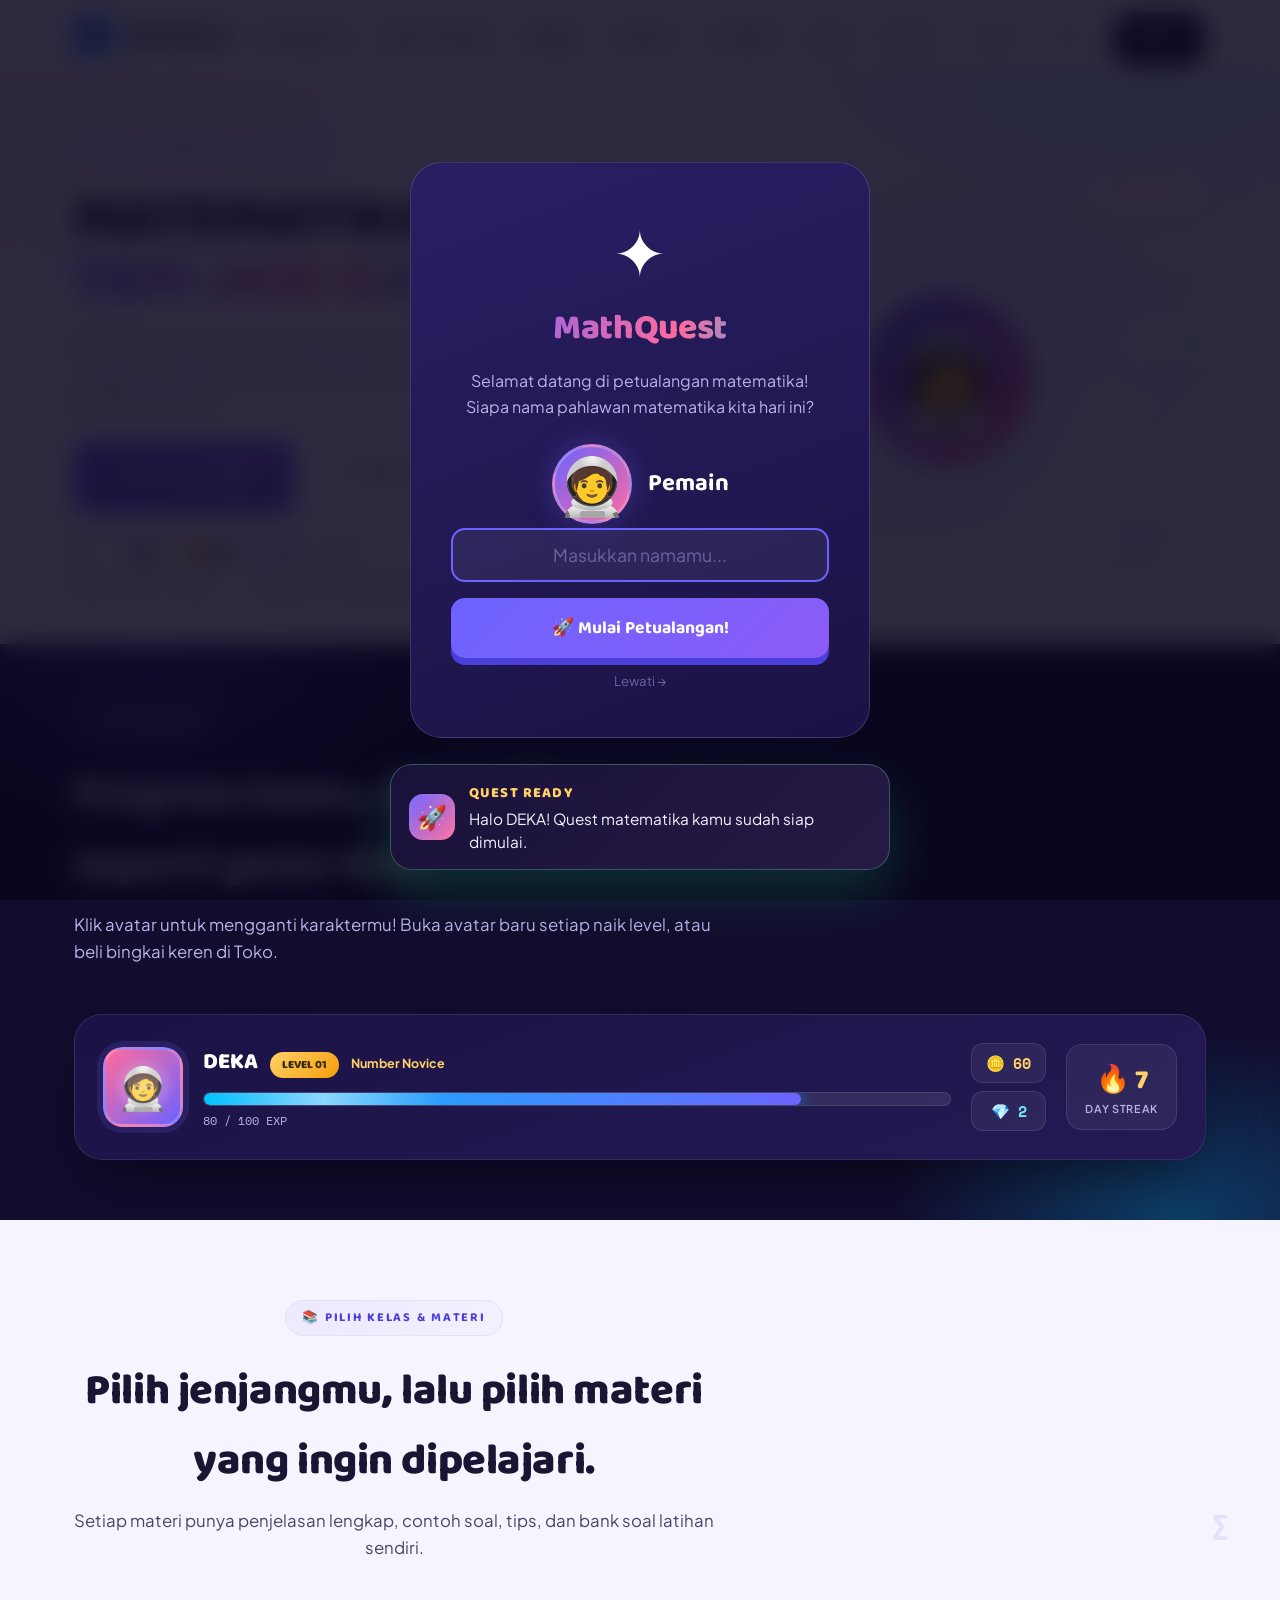
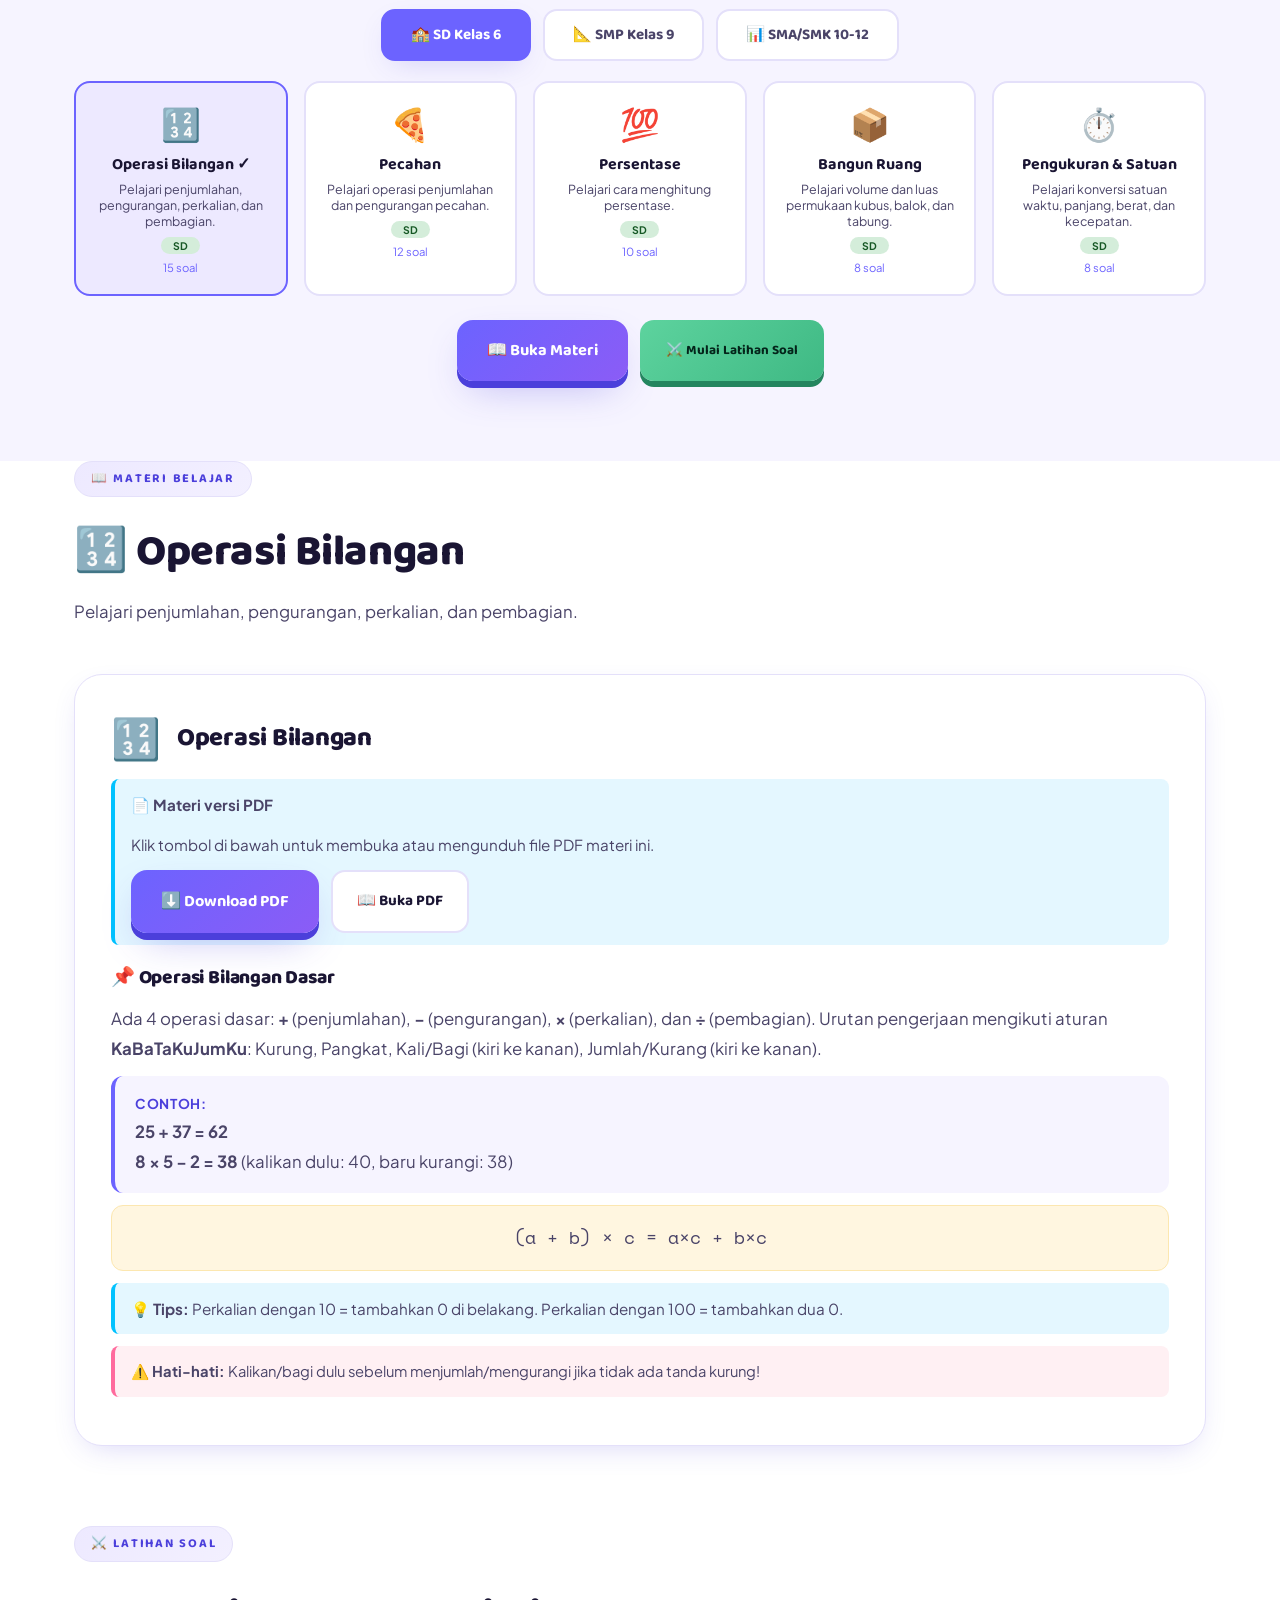
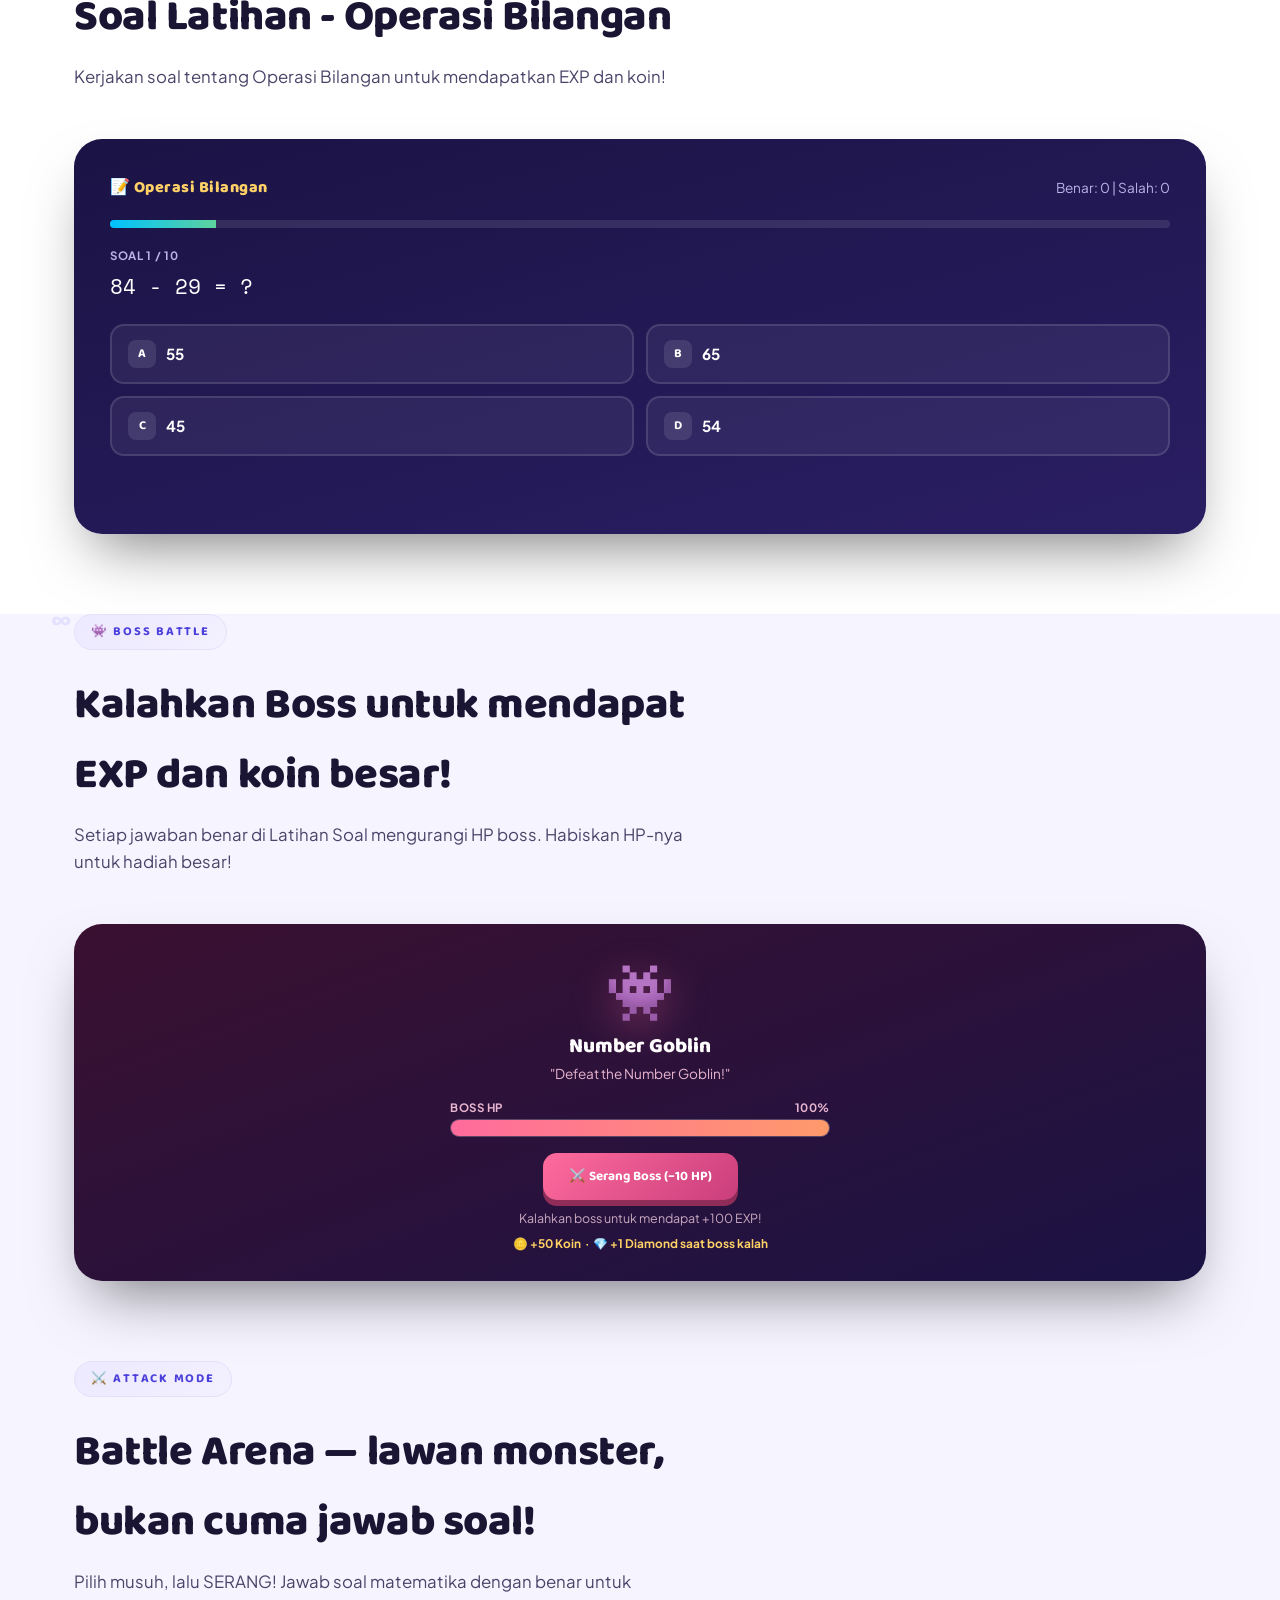
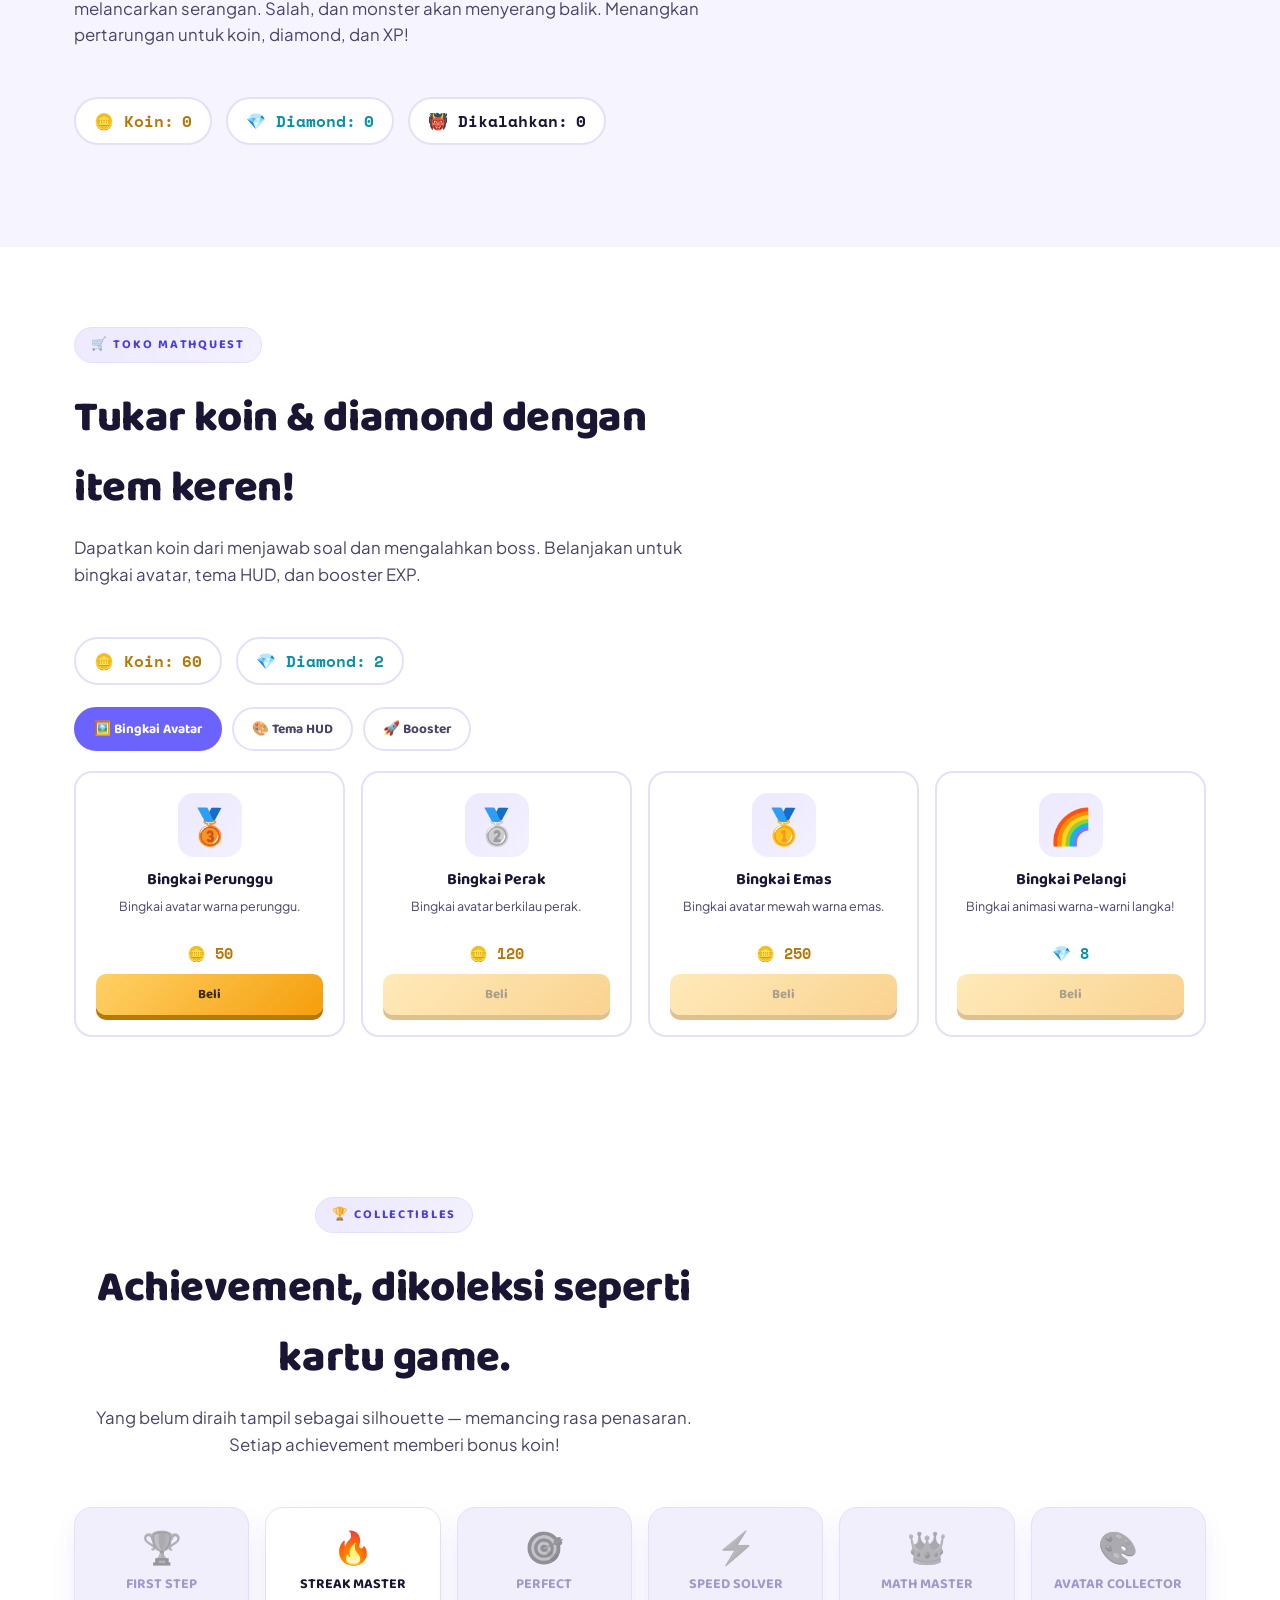
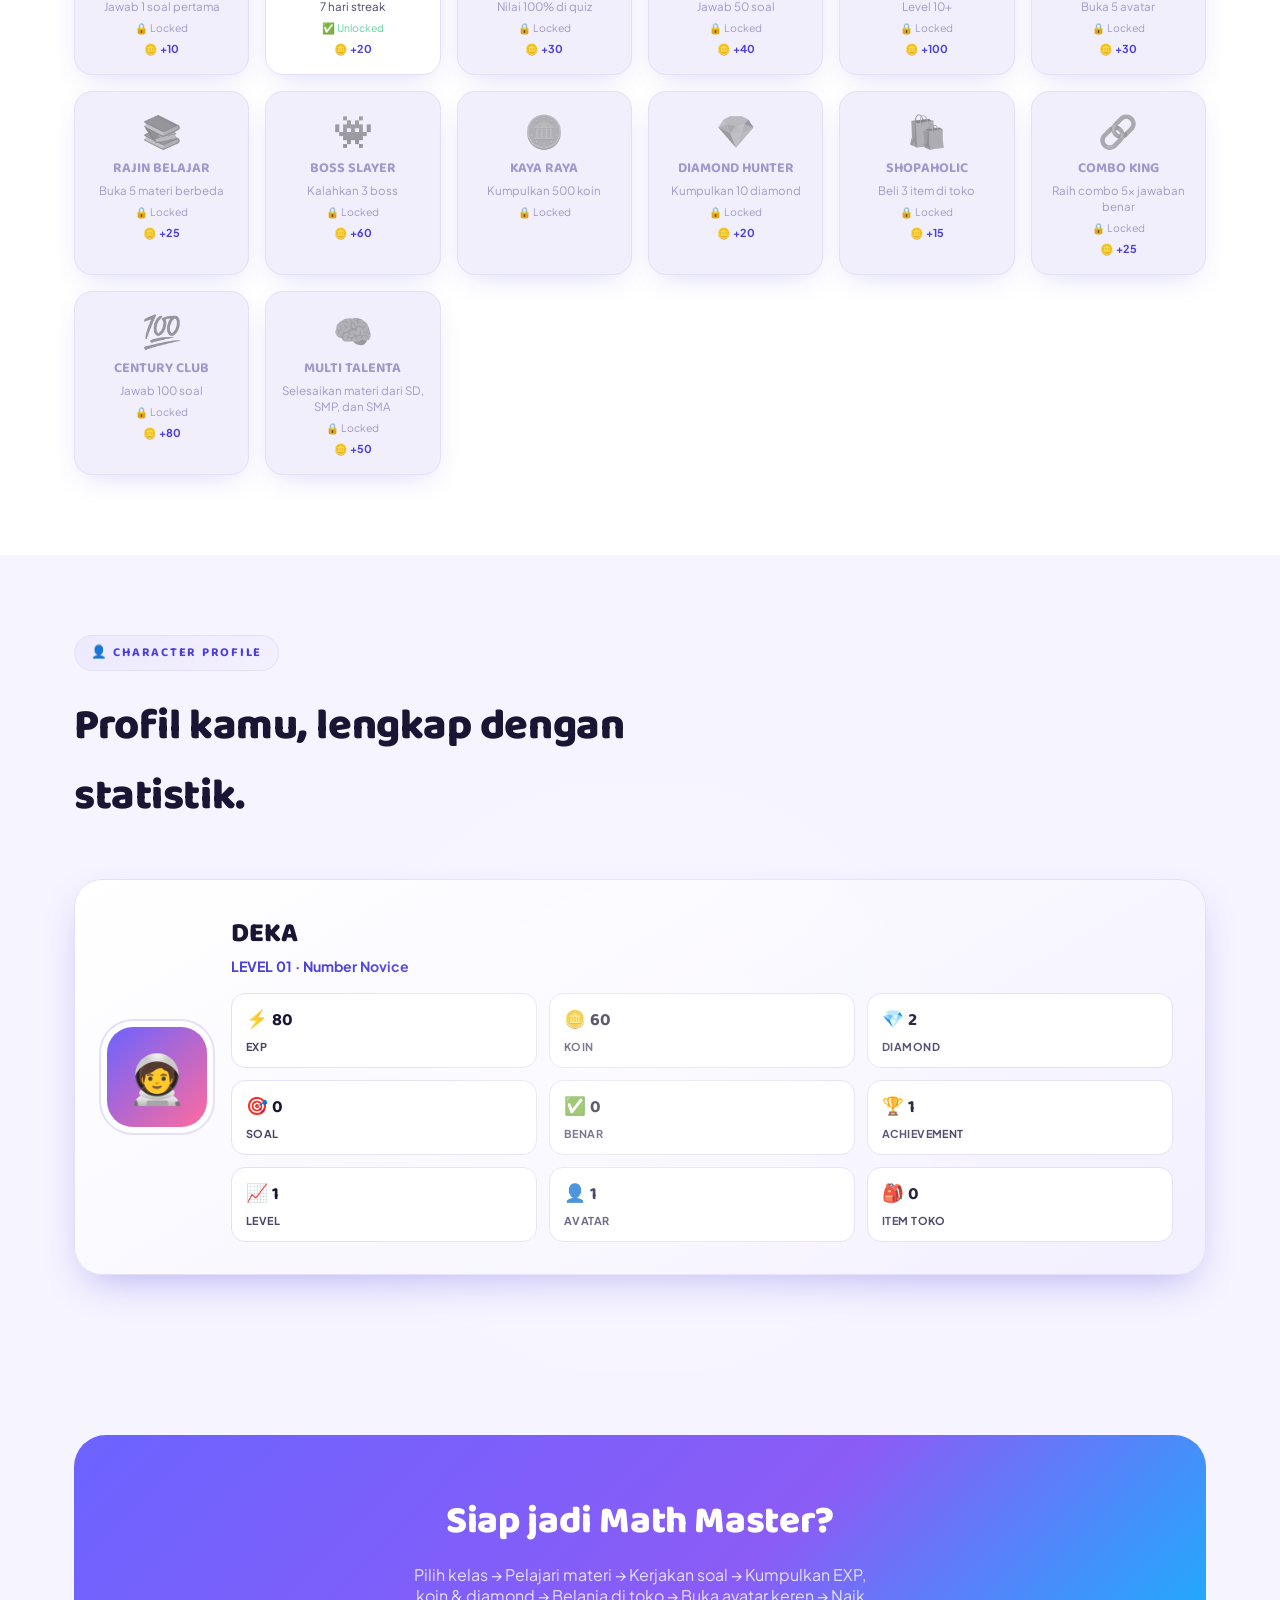
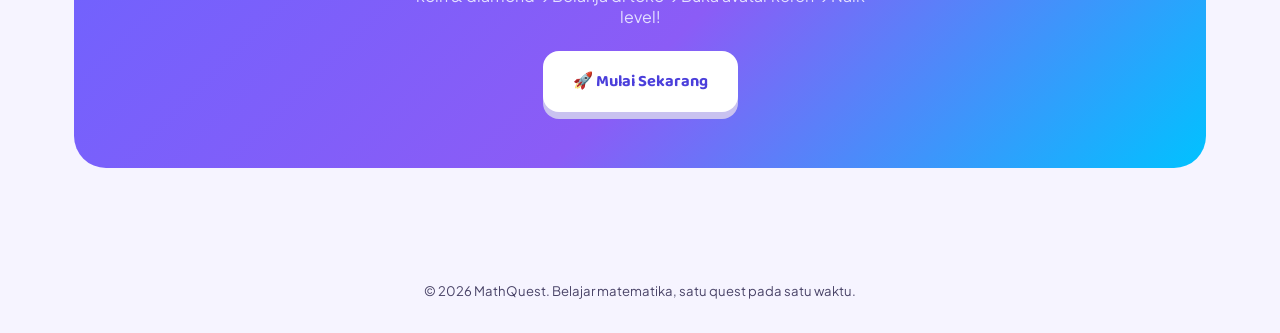
==== index.html @ 337c5f31 "modifikasi tampilan" ====
<!doctype html>
<html lang="id">
  <head>
    <meta charset="UTF-8" />
    <meta name="viewport" content="width=device-width, initial-scale=1.0" />
    <title>MathQuest — Matematika, Tapi Jadi Game</title>

    <link rel="preconnect" href="https://fonts.googleapis.com" />
    <link
      href="https://fonts.googleapis.com/css2?family=Baloo+2:wght@500;600;700;800&family=Plus+Jakarta+Sans:ital,wght@0,400;0,500;0,600;0,700;0,800;1,600&family=Space+Mono:wght@400;700&display=swap"
      rel="stylesheet"
    />

    <style>
      /* ============================================================
           ROOT & RESET
           ============================================================ */
      :root {
        --purple: #6c63ff;
        --purple-dark: #4b3fdb;
        --blue: #00c2ff;
        --yellow: #ffd166;
        --pink: #ff6b9d;
        --green: #5dd39e;
        --orange: #ff9a6b;
        --diamond: #6ee7f9;
        --coin: #ffd166;
        --ink: #1a1533;
        --ink-soft: #4a4468;
        --bg: #f6f4ff;
        --bg-card: #ffffff;
        --bg-dark: #120c2e;
        --bg-dark-2: #1b1345;
        --line: #e4e0fa;
        --site-bg: #f6f4ff;
        --site-surface: #ffffff;
        --site-surface-2: #f3f0ff;
        --site-strong: #120c2e;
        --site-strong-2: #1b1345;
        --site-text: #1a1533;
        --site-muted: #4a4468;
        --site-line: #e4e0fa;
        --site-hero-a: rgba(108, 99, 255, 0.18);
        --site-hero-b: rgba(0, 194, 255, 0.16);
        --site-nav-bg: rgba(246, 244, 255, 0.82);
        --radius: 22px;
        --shadow-soft: 0 10px 30px -12px rgba(76, 63, 219, 0.25);
        --shadow-pop: 0 16px 40px -14px rgba(76, 63, 219, 0.4);
        font-size: 16px;
      }

      body[data-site-theme="default"] {
        --bg: #f6f4ff;
        --bg-card: #ffffff;
        --bg-dark: #120c2e;
        --bg-dark-2: #1b1345;
        --ink: #1a1533;
        --ink-soft: #4a4468;
        --line: #e4e0fa;
        --site-bg: #f6f4ff;
        --site-surface: #ffffff;
        --site-surface-2: #f3f0ff;
        --site-strong: #120c2e;
        --site-strong-2: #1b1345;
        --site-text: #1a1533;
        --site-muted: #4a4468;
        --site-line: #e4e0fa;
        --site-hero-a: rgba(108, 99, 255, 0.18);
        --site-hero-b: rgba(0, 194, 255, 0.16);
        --site-nav-bg: rgba(246, 244, 255, 0.82);
      }

      body[data-site-theme="bronze"],
      body[data-site-theme="ember"] {
        --bg: #fff2de;
        --bg-card: #fffaf2;
        --bg-dark: #2a1d16;
        --bg-dark-2: #4b2f22;
        --ink: #2f2019;
        --ink-soft: #6e4d3c;
        --line: #f1d1af;
        --site-bg: #fff2de;
        --site-surface: #fffaf2;
        --site-surface-2: #feedd9;
        --site-strong: #2a1d16;
        --site-strong-2: #4b2f22;
        --site-text: #2f2019;
        --site-muted: #6e4d3c;
        --site-line: #f1d1af;
        --site-hero-a: rgba(205, 127, 50, 0.2);
        --site-hero-b: rgba(255, 167, 96, 0.18);
        --site-nav-bg: rgba(255, 242, 222, 0.82);
      }

      body[data-site-theme="silver"],
      body[data-site-theme="steel"] {
        --bg: #edf4ff;
        --bg-card: #ffffff;
        --bg-dark: #182236;
        --bg-dark-2: #2e405d;
        --ink: #1a2538;
        --ink-soft: #546884;
        --line: #dfeaf8;
        --site-bg: #edf4ff;
        --site-surface: #ffffff;
        --site-surface-2: #eef6ff;
        --site-strong: #182236;
        --site-strong-2: #2e405d;
        --site-text: #1a2538;
        --site-muted: #546884;
        --site-line: #dfeaf8;
        --site-hero-a: rgba(118, 149, 202, 0.19);
        --site-hero-b: rgba(163, 197, 255, 0.15);
        --site-nav-bg: rgba(237, 244, 255, 0.8);
      }

      body[data-site-theme="gold"],
      body[data-site-theme="royal"] {
        --bg: #fff8df;
        --bg-card: #fffdf5;
        --bg-dark: #382915;
        --bg-dark-2: #5d3d1c;
        --ink: #2f2108;
        --ink-soft: #6a5024;
        --line: #f7e6a6;
        --site-bg: #fff8df;
        --site-surface: #fffdf5;
        --site-surface-2: #fff1b9;
        --site-strong: #382915;
        --site-strong-2: #5d3d1c;
        --site-text: #2f2108;
        --site-muted: #6a5024;
        --site-line: #f7e6a6;
        --site-hero-a: rgba(255, 209, 102, 0.25);
        --site-hero-b: rgba(245, 158, 11, 0.18);
        --site-nav-bg: rgba(255, 248, 223, 0.8);
      }

      body[data-site-theme="rainbow"],
      body[data-site-theme="cyber"] {
        --bg: #070b17;
        --bg-card: #0e1730;
        --bg-dark: #050914;
        --bg-dark-2: #121a2f;
        --ink: #eaf3ff;
        --ink-soft: #b7c4ef;
        --line: rgba(93, 211, 158, 0.28);
        --site-bg: #070b17;
        --site-surface: #0f172a;
        --site-surface-2: #1a2643;
        --site-strong: #050914;
        --site-strong-2: #121a2f;
        --site-text: #eaf3ff;
        --site-muted: #b7c4ef;
        --site-line: rgba(93, 211, 158, 0.28);
        --site-hero-a: rgba(108, 99, 255, 0.35);
        --site-hero-b: rgba(0, 194, 255, 0.25);
        --site-nav-bg: rgba(9, 12, 24, 0.84);
      }

      body[data-site-theme="rainbow"] {
        --bg: #f8f3ff;
        --bg-card: #ffffff;
        --bg-dark: #1e113d;
        --bg-dark-2: #3f256c;
        --ink: #1d1438;
        --ink-soft: #56467d;
        --line: #ead7ff;
        --site-bg: #f8f3ff;
        --site-surface: #ffffff;
        --site-surface-2: #f1eafc;
        --site-strong: #1e113d;
        --site-strong-2: #3f256c;
        --site-text: #1d1438;
        --site-muted: #56467d;
        --site-line: #ead7ff;
        --site-hero-a: rgba(255, 107, 157, 0.18);
        --site-hero-b: rgba(0, 194, 255, 0.18);
        --site-nav-bg: rgba(248, 243, 255, 0.8);
      }

      body[data-site-theme="ember"] {
        background:
          radial-gradient(
            circle at top,
            rgba(255, 152, 85, 0.28),
            transparent 32%
          ),
          linear-gradient(180deg, #fffaf3 0%, #ffe5c7 44%, #f7d9b2 100%);
        background-attachment: fixed;
      }

      body[data-site-theme="steel"] {
        background:
          radial-gradient(
            circle at top,
            rgba(118, 149, 202, 0.2),
            transparent 32%
          ),
          linear-gradient(180deg, #f4f8ff 0%, #dfeaf8 48%, #cdddf7 100%);
        background-attachment: fixed;
      }

      body[data-site-theme="royal"] {
        background:
          radial-gradient(
            circle at top,
            rgba(255, 210, 102, 0.32),
            transparent 30%
          ),
          linear-gradient(180deg, #fffef8 0%, #fff0af 46%, #f6d064 100%);
        background-attachment: fixed;
      }

      body[data-site-theme="cyber"] {
        background:
          radial-gradient(
            circle at top,
            rgba(108, 99, 255, 0.34),
            transparent 26%
          ),
          radial-gradient(
            circle at bottom right,
            rgba(34, 211, 238, 0.23),
            transparent 32%
          ),
          linear-gradient(180deg, #080d18 0%, #0d1328 40%, #070b17 100%);
        background-attachment: fixed;
      }

      body[data-site-theme="ember"] .hero,
      body[data-site-theme="steel"] .hero,
      body[data-site-theme="royal"] .hero,
      body[data-site-theme="cyber"] .hero {
        position: relative;
      }

      body[data-site-theme="ember"] .hero::before,
      body[data-site-theme="steel"] .hero::before,
      body[data-site-theme="royal"] .hero::before,
      body[data-site-theme="cyber"] .hero::before {
        content: "";
        position: absolute;
        inset: 24px 5% auto 5%;
        height: 360px;
        border-radius: 36px;
        background: linear-gradient(
          135deg,
          rgba(255, 255, 255, 0.18),
          transparent 60%
        );
        pointer-events: none;
      }

      body[data-site-theme="cyber"] .topnav .wrap,
      body[data-site-theme="cyber"] .hud-card,
      body[data-site-theme="cyber"] .shop-item,
      body[data-site-theme="cyber"] .material-card,
      body[data-site-theme="cyber"] .section {
        box-shadow:
          0 0 0 1px rgba(140, 160, 255, 0.18),
          0 20px 38px rgba(5, 9, 20, 0.34);
      }

      body[data-site-theme="royal"] .btn-primary,
      body[data-site-theme="royal"] .btn-success,
      body[data-site-theme="royal"] .shop-item button,
      body[data-site-theme="royal"] .quiz-next-btn {
        box-shadow: 0 12px 28px rgba(255, 190, 66, 0.28);
      }

      body[data-site-theme="cyber"] .btn-primary,
      body[data-site-theme="cyber"] .btn-success,
      body[data-site-theme="cyber"] .shop-item button,
      body[data-site-theme="cyber"] .quiz-next-btn {
        box-shadow:
          0 0 18px rgba(108, 99, 255, 0.42),
          0 18px 32px rgba(62, 91, 255, 0.2);
      }

      body[data-site-theme="malam"] {
        --bg: #0d1224;
        --bg-card: #171d31;
        --bg-dark: #070d1b;
        --bg-dark-2: #101b30;
        --ink: #eef2ff;
        --ink-soft: #b7bfdc;
        --line: rgba(145, 158, 203, 0.28);
        --site-bg: #0d1224;
        --site-surface: #171d31;
        --site-surface-2: #101b30;
        --site-strong: #070d1b;
        --site-strong-2: #101b30;
        --site-text: #eef2ff;
        --site-muted: #b7bfdc;
        --site-line: rgba(145, 158, 203, 0.28);
        --site-hero-a: rgba(108, 99, 255, 0.22);
        --site-hero-b: rgba(0, 194, 255, 0.2);
        --site-nav-bg: rgba(13, 18, 36, 0.85);
      }

      body[data-site-theme="laut"] {
        --bg: #ebf9ff;
        --bg-card: #ffffff;
        --bg-dark: #0f3d52;
        --bg-dark-2: #116b88;
        --ink: #0a2b3d;
        --ink-soft: #376a82;
        --line: #d0ebf8;
        --site-bg: #ebf9ff;
        --site-surface: #ffffff;
        --site-surface-2: #e3f5ff;
        --site-strong: #0f3d52;
        --site-strong-2: #116b88;
        --site-text: #0a2b3d;
        --site-muted: #376a82;
        --site-line: #d0ebf8;
        --site-hero-a: rgba(14, 165, 233, 0.17);
        --site-hero-b: rgba(59, 130, 246, 0.18);
        --site-nav-bg: rgba(235, 249, 255, 0.82);
      }

      body[data-site-theme="sunset"] {
        --bg: #fff1e7;
        --bg-card: #fffdfb;
        --bg-dark: #542d25;
        --bg-dark-2: #9d4d39;
        --ink: #3f201d;
        --ink-soft: #7a4b42;
        --line: #f6d2c2;
        --site-bg: #fff1e7;
        --site-surface: #fffdfb;
        --site-surface-2: #ffe7d8;
        --site-strong: #542d25;
        --site-strong-2: #9d4d39;
        --site-text: #3f201d;
        --site-muted: #7a4b42;
        --site-line: #f6d2c2;
        --site-hero-a: rgba(249, 115, 22, 0.2);
        --site-hero-b: rgba(236, 72, 153, 0.16);
        --site-nav-bg: rgba(255, 241, 231, 0.8);
      }

      body[data-site-theme="hutan"] {
        --bg: #edf9f0;
        --bg-card: #ffffff;
        --bg-dark: #103126;
        --bg-dark-2: #1f5d44;
        --ink: #163426;
        --ink-soft: #386856;
        --line: #d9f2dc;
        --site-bg: #edf9f0;
        --site-surface: #ffffff;
        --site-surface-2: #e4f7eb;
        --site-strong: #103126;
        --site-strong-2: #1f5d44;
        --site-text: #163426;
        --site-muted: #386856;
        --site-line: #d9f2dc;
        --site-hero-a: rgba(34, 197, 94, 0.18);
        --site-hero-b: rgba(16, 185, 129, 0.2);
        --site-nav-bg: rgba(237, 249, 240, 0.8);
      }

      * {
        box-sizing: border-box;
        margin: 0;
        padding: 0;
      }

      html {
        scroll-behavior: smooth;
      }

      body {
        font-family: "Plus Jakarta Sans", sans-serif;
        background: var(--site-bg);
        color: var(--site-text);
        overflow-x: hidden;
        padding-bottom: 74px;
        transition:
          background 0.35s ease,
          color 0.35s ease;
      }

      @media (min-width: 900px) {
        body {
          padding-bottom: 0;
        }
      }

      h1,
      h2,
      h3,
      .display {
        font-family: "Baloo 2", sans-serif;
        font-weight: 800;
        letter-spacing: -0.01em;
      }

      .mono {
        font-family: "Space Mono", monospace;
      }

      a {
        text-decoration: none;
        color: inherit;
      }

      button {
        font-family: inherit;
        cursor: pointer;
        border: none;
      }

      ::selection {
        background: var(--purple);
        color: #fff;
      }

      @media (prefers-reduced-motion: reduce) {
        * {
          animation-duration: 0.001ms !important;
          animation-iteration-count: 1 !important;
          transition-duration: 0.001ms !important;
        }
      }

      /* ============================================================
           LAYOUT HELPERS
           ============================================================ */
      .wrap {
        max-width: 1180px;
        margin: 0 auto;
        padding: 0 24px;
      }

      .section {
        position: relative;
        padding: 80px 0;
      }

      .eyebrow {
        display: inline-flex;
        align-items: center;
        gap: 8px;
        font-family: "Baloo 2", sans-serif;
        font-weight: 700;
        font-size: 0.78rem;
        letter-spacing: 0.14em;
        text-transform: uppercase;
        color: var(--purple-dark);
        background: linear-gradient(135deg, #ede9ff, #f3f0ff);
        border: 1.5px solid var(--line);
        padding: 7px 16px;
        border-radius: 100px;
        margin-bottom: 20px;
      }

      .section-head {
        max-width: 640px;
        margin-bottom: 48px;
        position: relative;
        z-index: 1;
      }

      .section-head h2 {
        font-size: clamp(1.9rem, 3.6vw, 2.7rem);
      }

      .section-head p {
        margin-top: 12px;
        color: var(--ink-soft);
        font-size: 1.05rem;
        line-height: 1.6;
      }

      .reveal {
        opacity: 0;
        transform: translateY(24px);
        transition: all 0.7s cubic-bezier(0.16, 1, 0.3, 1);
      }

      .reveal.in {
        opacity: 1;
        transform: translateY(0);
      }

      .btn-primary {
        font-family: "Baloo 2", sans-serif;
        font-weight: 700;
        font-size: 1.02rem;
        background: linear-gradient(135deg, var(--purple), #8b5cf6);
        color: #fff;
        padding: 17px 30px;
        border-radius: 16px;
        box-shadow:
          0 7px 0 var(--purple-dark),
          var(--shadow-pop);
        transition: transform 0.12s;
        display: inline-flex;
        align-items: center;
        gap: 10px;
      }

      .btn-primary:active {
        transform: translateY(5px);
        box-shadow: 0 2px 0 var(--purple-dark);
      }

      .btn-secondary {
        font-family: "Baloo 2", sans-serif;
        font-weight: 700;
        font-size: 0.95rem;
        background: #fff;
        color: var(--ink);
        padding: 14px 24px;
        border-radius: 14px;
        border: 2px solid var(--line);
        transition: all 0.15s;
        display: inline-flex;
        align-items: center;
        gap: 8px;
      }

      .btn-secondary:hover {
        border-color: var(--purple);
        color: var(--purple-dark);
      }

      .btn-success {
        font-family: "Baloo 2", sans-serif;
        font-weight: 700;
        background: linear-gradient(135deg, var(--green), #3fb984);
        color: #04241a;
        padding: 13px 26px;
        border-radius: 14px;
        box-shadow: 0 6px 0 #24855f;
      }

      .btn-success:active {
        transform: translateY(4px);
        box-shadow: 0 2px 0 #24855f;
      }

      .btn-danger {
        font-family: "Baloo 2", sans-serif;
        font-weight: 700;
        background: linear-gradient(135deg, var(--pink), #c93e7c);
        color: #fff;
        padding: 13px 26px;
        border-radius: 14px;
        box-shadow: 0 6px 0 #8f2c58;
      }

      .btn-danger:active {
        transform: translateY(4px);
        box-shadow: 0 2px 0 #8f2c58;
      }

      .btn-coin {
        font-family: "Baloo 2", sans-serif;
        font-weight: 700;
        background: linear-gradient(135deg, var(--coin), #f59e0b);
        color: #3d2a00;
        padding: 11px 20px;
        border-radius: 12px;
        box-shadow: 0 5px 0 #b4790a;
        font-size: 0.85rem;
      }

      .btn-coin:active {
        transform: translateY(3px);
        box-shadow: 0 2px 0 #b4790a;
      }

      .btn-coin:disabled {
        opacity: 0.45;
        cursor: not-allowed;
        transform: none;
      }

      .hidden {
        display: none !important;
      }

      /* ============================================================
           ONBOARDING MODAL
           ============================================================ */
      .onboarding-overlay {
        position: fixed;
        inset: 0;
        background: rgba(10, 6, 30, 0.85);
        backdrop-filter: blur(12px);
        display: flex;
        align-items: center;
        justify-content: center;
        z-index: 200;
        padding: 20px;
      }

      .onboarding-overlay.hidden {
        display: none;
      }

      .onboarding-card {
        background: linear-gradient(160deg, #2a1e63, #1b1345);
        color: #fff;
        border-radius: 32px;
        padding: 48px 40px;
        max-width: 460px;
        width: 100%;
        border: 1px solid rgba(255, 255, 255, 0.14);
        text-align: center;
        animation: floatIn 0.6s cubic-bezier(0.34, 1.56, 0.64, 1);
        position: relative;
        overflow: hidden;
      }

      @keyframes floatIn {
        0% {
          transform: scale(0.8) translateY(30px);
          opacity: 0;
        }
        100% {
          transform: scale(1) translateY(0);
          opacity: 1;
        }
      }

      .onboarding-card .logo-big {
        font-size: 4rem;
        margin-bottom: 8px;
      }

      .onboarding-card h1 {
        font-family: "Baloo 2", sans-serif;
        font-size: 2.2rem;
        background: linear-gradient(
          100deg,
          var(--purple),
          var(--pink) 60%,
          var(--blue)
        );
        -webkit-background-clip: text;
        background-clip: text;
        color: transparent;
      }

      .onboarding-card p {
        color: #b9b3e8;
        margin: 12px 0 24px;
        font-size: 1rem;
        line-height: 1.6;
      }

      .onboarding-card .input-group {
        display: flex;
        flex-direction: column;
        gap: 12px;
        align-items: center;
      }

      .onboarding-card .input-group input {
        width: 100%;
        padding: 14px 20px;
        border-radius: 14px;
        border: 2px solid rgba(255, 255, 255, 0.12);
        background: rgba(255, 255, 255, 0.06);
        color: #fff;
        font-size: 1.1rem;
        font-family: "Plus Jakarta Sans", sans-serif;
        text-align: center;
        transition: border-color 0.3s;
      }

      .onboarding-card .input-group input:focus {
        outline: none;
        border-color: var(--purple);
      }

      .onboarding-card .input-group input::placeholder {
        color: #6a64a0;
      }

      .onboarding-card .input-group .btn-start {
        width: 100%;
        font-family: "Baloo 2", sans-serif;
        font-weight: 700;
        font-size: 1.1rem;
        background: linear-gradient(135deg, var(--purple), #8b5cf6);
        color: #fff;
        padding: 16px;
        border-radius: 14px;
        box-shadow: 0 7px 0 var(--purple-dark);
        transition: transform 0.12s;
        margin-top: 4px;
      }

      .onboarding-card .input-group .btn-start:active {
        transform: translateY(5px);
        box-shadow: 0 2px 0 var(--purple-dark);
      }

      .onboarding-card .input-group .btn-start:disabled {
        opacity: 0.5;
        transform: translateY(5px);
        box-shadow: 0 2px 0 var(--purple-dark);
        cursor: not-allowed;
      }

      .onboarding-card .avatar-preview-wrap {
        display: flex;
        align-items: center;
        justify-content: center;
        gap: 16px;
        margin: 12px 0 4px;
      }

      .onboarding-card .avatar-preview-wrap .preview-box {
        font-size: 3.5rem;
        background: linear-gradient(135deg, var(--purple), var(--pink));
        border-radius: 50%;
        width: 80px;
        height: 80px;
        display: flex;
        align-items: center;
        justify-content: center;
        border: 3px solid rgba(255, 255, 255, 0.2);
        box-shadow: 0 0 30px rgba(108, 99, 255, 0.3);
      }

      .onboarding-card .avatar-preview-wrap .preview-name {
        font-size: 1.5rem;
        font-weight: 700;
        font-family: "Baloo 2", sans-serif;
        color: #fff;
      }

      .onboarding-card .skip-option {
        margin-top: 14px;
        font-size: 0.82rem;
        color: #6a64a0;
        cursor: pointer;
        transition: color 0.2s;
      }

      .onboarding-card .skip-option:hover {
        color: #b9b3e8;
      }

      /* ============================================================
           TOP NAV
           ============================================================ */
      .topnav {
        position: sticky;
        top: 0;
        z-index: 50;
        background: var(--site-nav-bg);
        backdrop-filter: blur(14px);
        border-bottom: 1px solid var(--site-line);
      }

      .topnav .wrap {
        display: flex;
        align-items: center;
        justify-content: space-between;
        height: 72px;
      }

      .logo {
        display: flex;
        align-items: center;
        gap: 10px;
        font-family: "Baloo 2", sans-serif;
        font-weight: 800;
        font-size: 1.35rem;
      }

      .logo-badge {
        width: 38px;
        height: 38px;
        border-radius: 12px;
        background: linear-gradient(135deg, var(--purple), var(--blue));
        display: flex;
        align-items: center;
        justify-content: center;
        color: #fff;
        font-size: 1.15rem;
        transform: rotate(-6deg);
        box-shadow: var(--shadow-soft);
      }

      .navlinks {
        display: none;
        gap: 6px;
        align-items: center;
      }

      @media (min-width: 900px) {
        .navlinks {
          display: flex;
        }
      }

      .navlinks a {
        font-weight: 700;
        font-size: 0.92rem;
        color: var(--ink-soft);
        padding: 9px 16px;
        border-radius: 100px;
        transition: all 0.2s;
      }

      .navlinks a:hover {
        background: #ede9ff;
        color: var(--purple-dark);
      }

      .nav-wallet {
        display: none;
        align-items: center;
        gap: 10px;
        margin-right: 10px;
      }

      @media (min-width: 900px) {
        .nav-wallet {
          display: flex;
        }
      }

      .wallet-chip {
        display: flex;
        align-items: center;
        gap: 6px;
        font-family: "Space Mono", monospace;
        font-weight: 700;
        font-size: 0.82rem;
        background: #fff;
        border: 1.5px solid var(--line);
        padding: 7px 12px;
        border-radius: 100px;
      }

      .nav-cta {
        font-family: "Baloo 2", sans-serif;
        font-weight: 700;
        font-size: 0.92rem;
        background: var(--ink);
        color: #fff;
        padding: 11px 22px;
        border-radius: 100px;
        box-shadow: 0 6px 0 #000;
        transition: transform 0.12s;
      }

      .nav-cta:active {
        transform: translateY(4px);
        box-shadow: 0 2px 0 #000;
      }

      /* ============================================================
           HERO
           ============================================================ */
      .hero {
        position: relative;
        overflow: hidden;
        padding: 60px 0 50px;
        background:
          radial-gradient(
            600px 340px at 88% -6%,
            rgba(0, 194, 255, 0.2),
            transparent 60%
          ),
          radial-gradient(
            560px 360px at 8% 8%,
            rgba(255, 107, 157, 0.16),
            transparent 60%
          );
      }

      .hero-grid {
        display: grid;
        grid-template-columns: 1fr;
        gap: 40px;
        align-items: center;
      }

      @media (min-width: 980px) {
        .hero-grid {
          grid-template-columns: 1.05fr 0.95fr;
        }
      }

      .hero h1 {
        font-size: clamp(2.4rem, 5.5vw, 3.8rem);
        line-height: 1.02;
        color: var(--ink);
      }

      .hero h1 .accent {
        background: linear-gradient(
          100deg,
          var(--purple),
          var(--pink) 60%,
          var(--blue)
        );
        -webkit-background-clip: text;
        background-clip: text;
        color: transparent;
      }

      .hero p.lead {
        margin-top: 18px;
        font-size: 1.08rem;
        color: var(--ink-soft);
        max-width: 520px;
        line-height: 1.6;
      }

      .hero-cta {
        display: flex;
        flex-wrap: wrap;
        gap: 14px;
        margin-top: 28px;
      }

      .hero-stats {
        display: flex;
        gap: 24px;
        margin-top: 34px;
        flex-wrap: wrap;
      }

      .hero-stat b {
        display: block;
        font-family: "Baloo 2", sans-serif;
        font-size: 1.4rem;
        color: var(--ink);
      }

      .hero-stat span {
        font-size: 0.78rem;
        color: var(--ink-soft);
        font-weight: 600;
      }

      .hero-stage {
        position: relative;
        height: 380px;
      }

      .stage-blob {
        position: absolute;
        inset: 6% 4%;
        border-radius: 44% 56% 58% 42% / 48% 42% 58% 52%;
        background: linear-gradient(150deg, #ede9ff, #e4f7ff);
        border: 2px dashed #d6cffc;
        animation: blobmove 12s ease-in-out infinite;
      }

      @keyframes blobmove {
        0%,
        100% {
          border-radius: 44% 56% 58% 42% / 48% 42% 58% 52%;
        }
        50% {
          border-radius: 58% 42% 46% 54% / 40% 56% 44% 60%;
        }
      }

      .hero-avatar {
        position: absolute;
        left: 50%;
        top: 54%;
        transform: translate(-50%, -50%);
        width: 180px;
        height: 180px;
        font-size: 6rem;
        display: flex;
        align-items: center;
        justify-content: center;
        background: linear-gradient(135deg, var(--purple), var(--pink));
        border-radius: 50%;
        border: 4px solid #fff;
        box-shadow: var(--shadow-pop);
      }

      .float-chip {
        position: absolute;
        font-family: "Baloo 2", sans-serif;
        font-weight: 700;
        font-size: 0.78rem;
        background: #fff;
        padding: 8px 14px;
        border-radius: 12px;
        box-shadow: var(--shadow-soft);
        display: flex;
        align-items: center;
        gap: 6px;
        border: 1px solid var(--line);
        animation: chipfloat 5s ease-in-out infinite;
      }

      @keyframes chipfloat {
        0%,
        100% {
          transform: translateY(0);
        }
        50% {
          transform: translateY(-12px);
        }
      }

      .chip-1 {
        top: 4%;
        left: 2%;
        color: var(--green);
        animation-delay: 0.2s;
      }
      .chip-2 {
        top: 0%;
        right: 2%;
        color: var(--pink);
        animation-delay: 1.1s;
      }
      .chip-3 {
        bottom: 18%;
        left: -2%;
        color: #f59e0b;
        animation-delay: 2s;
      }
      .chip-4 {
        bottom: 0%;
        right: 4%;
        color: var(--purple);
        animation-delay: 0.7s;
      }
      .chip-5 {
        top: 40%;
        right: -4%;
        color: var(--blue);
        animation-delay: 1.6s;
      }

      /* ============================================================
           DASHBOARD HUD
           ============================================================ */
      .hud-section {
        background: var(--bg-dark);
        position: relative;
        overflow: hidden;
        color: #fff;
        padding: 60px 0;
      }

      .hud-section::before {
        content: "";
        position: absolute;
        inset: 0;
        background:
          radial-gradient(
            500px 300px at 12% 0%,
            rgba(108, 99, 255, 0.35),
            transparent 60%
          ),
          radial-gradient(
            480px 320px at 92% 100%,
            rgba(0, 194, 255, 0.28),
            transparent 60%
          );
      }

      .hud-section .section-head p {
        color: #b9b3e8;
      }

      .hud-section .eyebrow {
        background: rgba(255, 255, 255, 0.08);
        border-color: rgba(255, 255, 255, 0.14);
        color: #c9c4ff;
      }

      .hud-card {
        position: relative;
        z-index: 1;
        background: linear-gradient(160deg, var(--bg-dark-2), #231a54);
        border: 1px solid rgba(255, 255, 255, 0.09);
        border-radius: 28px;
        padding: 28px;
        display: grid;
        grid-template-columns: auto 1fr auto auto;
        gap: 20px;
        align-items: center;
        box-shadow: 0 30px 60px -20px rgba(0, 0, 0, 0.5);
        transition: background 0.4s ease;
      }

      .hud-card[data-theme="malam"] {
        background: linear-gradient(160deg, #050512, #14142b);
      }
      .hud-card[data-theme="laut"] {
        background: linear-gradient(160deg, #073b4c, #0e5e75);
      }
      .hud-card[data-theme="sunset"] {
        background: linear-gradient(160deg, #7a2c4e, #c2452f);
      }
      .hud-card[data-theme="hutan"] {
        background: linear-gradient(160deg, #0f3d2e, #1b6b4d);
      }

      @media (max-width: 760px) {
        .hud-card {
          grid-template-columns: 1fr;
          text-align: center;
        }
      }

      .hud-avatar {
        width: 80px;
        height: 80px;
        border-radius: 20px;
        background: linear-gradient(135deg, var(--pink), var(--purple));
        display: flex;
        align-items: center;
        justify-content: center;
        font-size: 2.6rem;
        border: 3px solid rgba(255, 255, 255, 0.18);
        box-shadow: 0 0 0 6px rgba(108, 99, 255, 0.15);
        cursor: pointer;
        transition: transform 0.2s;
        position: relative;
        margin: 0 auto;
        overflow: hidden;
      }

      .hud-avatar::before,
      .profile-avatar::before {
        content: "";
        position: absolute;
        inset: -25%;
        background: radial-gradient(
          circle,
          rgba(255, 255, 255, 0.6),
          transparent 40%
        );
        opacity: 0.6;
        animation: frameGlow 4s ease-in-out infinite alternate;
      }

      .hud-avatar:hover {
        transform: scale(1.05);
      }

      .hud-avatar .lock-badge {
        position: absolute;
        top: -6px;
        right: -6px;
        font-size: 0.7rem;
        background: rgba(0, 0, 0, 0.7);
        border-radius: 50%;
        padding: 2px 4px;
        line-height: 1;
      }

      /* Avatar frames (shop cosmetics) */
      .frame-perunggu {
        border: 4px solid #d8893a !important;
        background: linear-gradient(
          135deg,
          #fff0df,
          #f0b76f 22%,
          #d8893a 55%,
          #7a4218
        ) !important;
        box-shadow:
          0 0 0 4px rgba(216, 137, 58, 0.18),
          0 18px 34px rgba(168, 92, 29, 0.32),
          inset 0 0 20px rgba(255, 255, 255, 0.2),
          0 0 24px rgba(255, 157, 77, 0.2) !important;
      }
      .frame-perunggu::after,
      .frame-perak::after,
      .frame-emas::after,
      .frame-pelangi::after {
        content: "";
        position: absolute;
        inset: -10%;
        background: linear-gradient(
          120deg,
          transparent 30%,
          rgba(255, 255, 255, 0.8) 50%,
          transparent 70%
        );
        transform: translateX(-120%) rotate(12deg);
        animation: frameShine 3.2s ease-in-out infinite;
      }
      .frame-perak {
        border: 4px solid #dde6f5 !important;
        background: linear-gradient(
          135deg,
          #f9fbff,
          #dfeafc 25%,
          #bfccd8 55%,
          #6e7e94
        ) !important;
        box-shadow:
          0 0 0 4px rgba(176, 188, 208, 0.18),
          0 18px 34px rgba(98, 119, 147, 0.3),
          inset 0 0 20px rgba(255, 255, 255, 0.28),
          0 0 24px rgba(180, 195, 255, 0.18) !important;
      }
      .frame-emas {
        border: 4px solid #ffd54a !important;
        background: linear-gradient(
          135deg,
          #fffce3,
          #ffe682 18%,
          #f7c948 42%,
          #d08800 70%,
          #7a5200
        ) !important;
        box-shadow:
          0 0 0 5px rgba(255, 213, 74, 0.18),
          0 0 28px rgba(255, 208, 74, 0.45),
          0 20px 42px rgba(201, 135, 0, 0.34),
          inset 0 0 20px rgba(255, 255, 255, 0.4) !important;
      }
      .frame-pelangi {
        border: 4px solid transparent !important;
        background:
          linear-gradient(
            135deg,
            rgba(255, 255, 255, 0.8),
            rgba(255, 255, 255, 0.1)
          ),
          conic-gradient(
            from 0deg,
            #ff5ea8,
            #ffd166,
            #5dd39e,
            #21d4fd,
            #6c63ff,
            #ff5ea8
          ) !important;
        background-origin: border-box !important;
        background-clip: padding-box, border-box !important;
        box-shadow:
          0 0 0 5px rgba(168, 85, 247, 0.14),
          0 0 32px rgba(108, 99, 255, 0.45),
          0 0 52px rgba(34, 211, 238, 0.2),
          0 16px 34px rgba(255, 107, 157, 0.32),
          inset 0 0 20px rgba(255, 255, 255, 0.35) !important;
        animation: rainbowspin 4s linear infinite;
      }
      @keyframes rainbowspin {
        0% {
          filter: hue-rotate(0deg) saturate(1.15);
        }
        100% {
          filter: hue-rotate(360deg) saturate(1.3);
        }
      }
      @keyframes frameGlow {
        0% {
          transform: scale(0.9) translateY(4px);
          opacity: 0.3;
        }
        100% {
          transform: scale(1.15) translateY(-4px);
          opacity: 0.75;
        }
      }
      @keyframes frameShine {
        0% {
          transform: translateX(-130%) rotate(12deg);
        }
        40%,
        100% {
          transform: translateX(130%) rotate(12deg);
        }
      }

      .hud-mid .name-row {
        display: flex;
        align-items: baseline;
        gap: 12px;
        flex-wrap: wrap;
      }

      @media (max-width: 760px) {
        .hud-mid .name-row {
          justify-content: center;
        }
      }

      .hud-mid .name {
        font-family: "Baloo 2", sans-serif;
        font-weight: 800;
        font-size: 1.4rem;
      }

      .hud-mid .title-tag {
        font-size: 0.78rem;
        color: var(--yellow);
        font-weight: 700;
      }

      .level-pill {
        font-family: "Baloo 2", sans-serif;
        font-weight: 800;
        font-size: 0.72rem;
        background: linear-gradient(135deg, var(--yellow), #f59e0b);
        color: #3d2a00;
        padding: 4px 12px;
        border-radius: 100px;
      }

      .exp-track {
        margin-top: 12px;
        height: 14px;
        border-radius: 100px;
        background: rgba(255, 255, 255, 0.09);
        overflow: hidden;
        position: relative;
        border: 1px solid rgba(255, 255, 255, 0.1);
      }

      .exp-fill {
        height: 100%;
        width: 0%;
        border-radius: 100px;
        background: linear-gradient(90deg, var(--blue), var(--purple));
        box-shadow: 0 0 16px rgba(0, 194, 255, 0.7);
        transition: width 1.4s cubic-bezier(0.16, 1, 0.3, 1);
        position: relative;
      }

      .exp-fill::after {
        content: "";
        position: absolute;
        inset: 0;
        background: linear-gradient(
          90deg,
          transparent,
          rgba(255, 255, 255, 0.5),
          transparent
        );
        width: 40%;
        animation: shine 2.2s ease-in-out infinite;
      }

      @keyframes shine {
        0% {
          transform: translateX(-120%);
        }
        100% {
          transform: translateX(340%);
        }
      }

      .exp-label {
        margin-top: 6px;
        font-size: 0.75rem;
        color: #b9b3e8;
        font-family: "Space Mono", monospace;
      }

      .hud-streak {
        text-align: center;
        background: rgba(255, 255, 255, 0.06);
        border-radius: 16px;
        padding: 14px 18px;
        border: 1px solid rgba(255, 255, 255, 0.1);
      }

      .hud-streak .num {
        font-family: "Baloo 2", sans-serif;
        font-size: 1.7rem;
        font-weight: 800;
        color: var(--yellow);
      }

      .hud-streak .lbl {
        font-size: 0.68rem;
        color: #b9b3e8;
        font-weight: 600;
        text-transform: uppercase;
        letter-spacing: 0.06em;
      }

      .hud-wallet {
        display: flex;
        flex-direction: column;
        gap: 8px;
      }

      .hud-wallet .wchip {
        display: flex;
        align-items: center;
        gap: 8px;
        background: rgba(255, 255, 255, 0.06);
        border: 1px solid rgba(255, 255, 255, 0.1);
        border-radius: 12px;
        padding: 8px 14px;
        font-family: "Space Mono", monospace;
        font-weight: 700;
        font-size: 0.95rem;
        justify-content: center;
      }

      .hud-wallet .wchip.coin {
        color: var(--coin);
      }
      .hud-wallet .wchip.diamond {
        color: var(--diamond);
      }

      /* ============================================================
           FLOATING COIN GAIN
           ============================================================ */
      .coin-pop {
        position: fixed;
        z-index: 130;
        font-family: "Baloo 2", sans-serif;
        font-weight: 800;
        font-size: 1.1rem;
        color: var(--coin);
        pointer-events: none;
        animation: coinpop 1.1s ease-out forwards;
        text-shadow: 0 2px 6px rgba(0, 0, 0, 0.35);
      }

      @keyframes coinpop {
        0% {
          transform: translateY(0) scale(0.6);
          opacity: 0;
        }
        15% {
          transform: translateY(-6px) scale(1.1);
          opacity: 1;
        }
        100% {
          transform: translateY(-70px) scale(1);
          opacity: 0;
        }
      }

      /* ============================================================
           CLASS SELECTOR
           ============================================================ */
      .class-selector {
        display: flex;
        gap: 12px;
        flex-wrap: wrap;
        margin-top: 16px;
      }

      .class-btn {
        font-family: "Baloo 2", sans-serif;
        font-weight: 700;
        padding: 12px 28px;
        border-radius: 14px;
        border: 2px solid var(--line);
        background: #fff;
        color: var(--ink-soft);
        transition: all 0.2s;
        font-size: 0.95rem;
      }

      .class-btn:hover {
        border-color: var(--purple);
        color: var(--purple-dark);
      }

      .class-btn.active {
        border-color: var(--purple);
        background: var(--purple);
        color: #fff;
        box-shadow: var(--shadow-soft);
      }

      .class-btn .emoji {
        margin-right: 6px;
      }

      /* ============================================================
           MATERIAL SELECTOR
           ============================================================ */
      .material-grid {
        display: grid;
        grid-template-columns: repeat(auto-fill, minmax(200px, 1fr));
        gap: 16px;
        margin-top: 20px;
      }

      .material-card {
        background: #fff;
        border: 2px solid var(--line);
        border-radius: 16px;
        padding: 20px;
        text-align: center;
        transition: all 0.2s;
        cursor: pointer;
      }

      .material-card:hover {
        border-color: var(--purple);
        transform: translateY(-4px);
        box-shadow: var(--shadow-soft);
      }

      .material-card.active {
        border-color: var(--purple);
        background: #ede9ff;
      }

      .material-card .icon {
        font-size: 2rem;
        margin-bottom: 8px;
      }

      .material-card h4 {
        font-family: "Baloo 2", sans-serif;
        font-size: 1rem;
        margin-bottom: 4px;
      }

      .material-card p {
        font-size: 0.78rem;
        color: var(--ink-soft);
      }

      .material-card .badge {
        display: inline-block;
        font-size: 0.65rem;
        font-weight: 700;
        padding: 2px 12px;
        border-radius: 100px;
        margin-top: 8px;
      }

      .badge-sd {
        background: #d4edda;
        color: #155724;
      }
      .badge-smp {
        background: #fff3cd;
        color: #856404;
      }
      .badge-sma {
        background: #f8d7da;
        color: #721c24;
      }

      /* ============================================================
           MATERI BELAJAR
           ============================================================ */
      .materi-section {
        background: #fff;
        border-radius: 28px;
        padding: 36px;
        border: 1px solid var(--line);
        box-shadow: var(--shadow-soft);
        margin-top: 24px;
      }

      .materi-section .materi-header {
        display: flex;
        align-items: center;
        gap: 16px;
        margin-bottom: 16px;
      }

      .materi-section .materi-header .icon {
        font-size: 2.5rem;
      }

      .materi-section .materi-header h2 {
        font-family: "Baloo 2", sans-serif;
        font-size: 1.6rem;
      }

      .materi-section .materi-body {
        font-size: 1.05rem;
        line-height: 1.8;
        color: var(--ink-soft);
      }

      .materi-section .materi-body h3 {
        font-family: "Baloo 2", sans-serif;
        font-size: 1.2rem;
        color: var(--ink);
        margin: 16px 0 8px;
      }

      .materi-section .materi-body ul {
        padding-left: 24px;
        margin: 8px 0 12px;
      }

      .materi-section .materi-body li {
        margin-bottom: 6px;
      }

      .materi-section .materi-body .contoh {
        background: #f6f4ff;
        border-left: 4px solid var(--purple);
        padding: 16px 20px;
        border-radius: 12px;
        margin: 12px 0;
      }

      .materi-section .materi-body .contoh .label {
        font-weight: 700;
        color: var(--purple-dark);
        font-size: 0.85rem;
        text-transform: uppercase;
        letter-spacing: 0.05em;
      }

      .materi-section .materi-body .rumus {
        background: #fff6e0;
        border: 1px solid #fce7b0;
        padding: 16px 20px;
        border-radius: 12px;
        font-family: "Space Mono", monospace;
        font-size: 1.1rem;
        text-align: center;
        margin: 12px 0;
      }

      .materi-section .materi-body .tip {
        background: #e4f7ff;
        border-left: 4px solid var(--blue);
        padding: 12px 16px;
        border-radius: 8px;
        margin: 12px 0;
        font-size: 0.95rem;
      }

      .materi-section .materi-body .salah-kaprah {
        background: #fff0f3;
        border-left: 4px solid var(--pink);
        padding: 12px 16px;
        border-radius: 8px;
        margin: 12px 0;
        font-size: 0.92rem;
      }

      /* ============================================================
           QUIZ
           ============================================================ */
      .quiz-section {
        background: linear-gradient(165deg, #1b1345, #2a1e63);
        color: #fff;
        border-radius: 28px;
        padding: 36px;
        position: relative;
        overflow: hidden;
        box-shadow: 0 30px 60px -20px rgba(0, 0, 0, 0.5);
        margin-top: 24px;
      }

      .quiz-head {
        display: flex;
        justify-content: space-between;
        align-items: center;
        flex-wrap: wrap;
        gap: 14px;
        margin-bottom: 20px;
      }

      .quiz-tag {
        font-family: "Baloo 2", sans-serif;
        font-weight: 800;
        letter-spacing: 0.03em;
        font-size: 1rem;
        color: var(--yellow);
      }

      .quiz-head-right {
        display: flex;
        align-items: center;
        gap: 12px;
        font-size: 0.85rem;
        color: #b9b3e8;
        flex-wrap: wrap;
      }

      .quiz-combo {
        font-family: "Baloo 2", sans-serif;
        font-weight: 800;
        color: var(--orange);
        font-size: 0.82rem;
        background: rgba(255, 154, 107, 0.15);
        padding: 4px 10px;
        border-radius: 100px;
      }

      .quiz-progress {
        height: 8px;
        border-radius: 100px;
        background: rgba(255, 255, 255, 0.1);
        overflow: hidden;
        margin-bottom: 20px;
      }

      .quiz-progress-fill {
        height: 100%;
        width: 0%;
        background: linear-gradient(90deg, var(--blue), var(--green));
        transition: width 0.6s ease;
      }

      .quiz-question-num {
        font-size: 0.72rem;
        color: #b9b3e8;
        font-weight: 700;
        letter-spacing: 0.06em;
        text-transform: uppercase;
        margin-bottom: 8px;
      }

      .quiz-question-text {
        font-family: "Space Mono", monospace;
        font-size: 1.3rem;
        line-height: 1.5;
        margin-bottom: 22px;
      }

      .quiz-options {
        display: grid;
        grid-template-columns: 1fr 1fr;
        gap: 12px;
      }

      @media (max-width: 560px) {
        .quiz-options {
          grid-template-columns: 1fr;
        }
      }

      .quiz-opt {
        background: rgba(255, 255, 255, 0.06);
        border: 2px solid rgba(255, 255, 255, 0.12);
        border-radius: 14px;
        padding: 14px 16px;
        text-align: left;
        color: #fff;
        font-weight: 700;
        font-size: 0.95rem;
        display: flex;
        align-items: center;
        gap: 10px;
        transition: all 0.18s;
      }

      .quiz-opt .k {
        font-family: "Baloo 2", sans-serif;
        width: 28px;
        height: 28px;
        border-radius: 8px;
        background: rgba(255, 255, 255, 0.1);
        display: flex;
        align-items: center;
        justify-content: center;
        font-size: 0.78rem;
        flex: none;
      }

      .quiz-opt:hover {
        border-color: var(--blue);
        background: rgba(0, 194, 255, 0.1);
      }

      .quiz-opt.correct {
        border-color: var(--green);
        background: rgba(93, 211, 158, 0.22);
      }

      .quiz-opt.wrong {
        border-color: var(--pink);
        background: rgba(255, 107, 157, 0.2);
      }

      .quiz-opt.disabled {
        pointer-events: none;
      }

      .quiz-feedback {
        margin-top: 18px;
        font-family: "Baloo 2", sans-serif;
        font-weight: 700;
        font-size: 1rem;
        min-height: 24px;
        display: flex;
        align-items: center;
        gap: 10px;
        flex-wrap: wrap;
      }

      .quiz-feedback.correct {
        color: var(--green);
      }

      .quiz-feedback.wrong {
        color: var(--pink);
      }

      .quiz-feedback .expgain {
        font-family: "Space Mono", monospace;
        background: rgba(93, 211, 158, 0.15);
        padding: 2px 10px;
        border-radius: 6px;
        font-size: 0.8rem;
      }

      .quiz-feedback .coingain {
        font-family: "Space Mono", monospace;
        background: rgba(255, 209, 102, 0.18);
        color: var(--coin);
        padding: 2px 10px;
        border-radius: 6px;
        font-size: 0.8rem;
      }

      .quiz-feedback .explanation {
        font-size: 0.85rem;
        color: #b9b3e8;
        font-weight: 400;
        font-family: "Plus Jakarta Sans", sans-serif;
        display: block;
        width: 100%;
        margin-top: 4px;
        padding: 10px 14px;
        background: rgba(255, 255, 255, 0.06);
        border-radius: 10px;
        border-left: 3px solid var(--yellow);
      }

      .quiz-next-btn {
        margin-top: 16px;
        font-family: "Baloo 2", sans-serif;
        font-weight: 700;
        background: var(--yellow);
        color: #3d2a00;
        padding: 12px 28px;
        border-radius: 12px;
        display: none;
      }

      .quiz-next-btn.show {
        display: inline-flex;
      }

      .quiz-result {
        text-align: center;
        padding: 20px 0;
      }

      .quiz-result .big {
        font-family: "Baloo 2", sans-serif;
        font-size: 3rem;
      }

      .quiz-result .sub {
        font-size: 1.1rem;
        color: #b9b3e8;
        margin-top: 6px;
      }

      /* ============================================================
           SHOP
           ============================================================ */
      .shop-wallet-bar {
        display: flex;
        gap: 14px;
        flex-wrap: wrap;
        margin-bottom: 22px;
      }

      .shop-wallet-bar .wchip {
        display: flex;
        align-items: center;
        gap: 8px;
        font-family: "Space Mono", monospace;
        font-weight: 700;
        background: #fff;
        border: 2px solid var(--line);
        padding: 10px 18px;
        border-radius: 100px;
        font-size: 1rem;
      }

      .shop-wallet-bar .wchip.coin {
        color: #b4790a;
      }
      .shop-wallet-bar .wchip.diamond {
        color: #0891a8;
      }

      .shop-tabs {
        display: flex;
        gap: 10px;
        margin-bottom: 20px;
        flex-wrap: wrap;
      }

      .shop-tab {
        font-family: "Baloo 2", sans-serif;
        font-weight: 700;
        font-size: 0.85rem;
        padding: 9px 18px;
        border-radius: 100px;
        border: 2px solid var(--line);
        background: #fff;
        color: var(--ink-soft);
        transition: all 0.2s;
      }

      .shop-tab.active {
        border-color: var(--purple);
        background: var(--purple);
        color: #fff;
      }

      .shop-grid {
        display: grid;
        grid-template-columns: repeat(auto-fill, minmax(220px, 1fr));
        gap: 16px;
      }

      .shop-item {
        background: #fff;
        border: 2px solid var(--line);
        border-radius: 18px;
        padding: 20px;
        text-align: center;
        transition: all 0.2s;
      }

      .shop-item:hover {
        transform: translateY(-4px);
        box-shadow: var(--shadow-soft);
      }

      .shop-item .icon {
        width: 64px;
        height: 64px;
        border-radius: 16px;
        background: linear-gradient(135deg, #ede9ff, #f3f0ff);
        display: flex;
        align-items: center;
        justify-content: center;
        font-size: 2.2rem;
        margin: 0 auto 10px;
      }

      .shop-item h4 {
        font-family: "Baloo 2", sans-serif;
        font-size: 1rem;
      }

      .shop-item p {
        font-size: 0.78rem;
        color: var(--ink-soft);
        margin: 6px 0 12px;
        min-height: 32px;
      }

      .shop-item .price {
        font-family: "Space Mono", monospace;
        font-weight: 700;
        font-size: 0.95rem;
        margin-bottom: 10px;
      }

      .shop-item .price.coin {
        color: #b4790a;
      }
      .shop-item .price.diamond {
        color: #0891a8;
      }

      .shop-item .owned-tag {
        display: inline-block;
        font-size: 0.72rem;
        font-weight: 700;
        color: var(--green);
        background: #e4f9f0;
        padding: 4px 12px;
        border-radius: 100px;
        margin-bottom: 6px;
      }

      .shop-item .equipped-tag {
        display: inline-block;
        font-size: 0.72rem;
        font-weight: 700;
        color: var(--purple-dark);
        background: #ede9ff;
        padding: 4px 12px;
        border-radius: 100px;
        margin-bottom: 6px;
      }

      .shop-item button {
        width: 100%;
        font-family: "Baloo 2", sans-serif;
        font-weight: 700;
        font-size: 0.82rem;
        padding: 10px;
        border-radius: 10px;
      }

      .shop-item .btn-owned {
        background: #f1effb;
        color: var(--purple-dark);
      }

      .shop-item .btn-equipped {
        background: var(--purple);
        color: #fff;
      }

      /* ============================================================
           AVATAR SELECTOR MODAL
           ============================================================ */
      .modal-overlay {
        position: fixed;
        inset: 0;
        background: rgba(10, 6, 30, 0.72);
        backdrop-filter: blur(6px);
        display: none;
        align-items: center;
        justify-content: center;
        z-index: 100;
        padding: 20px;
      }

      .modal-overlay.show {
        display: flex;
      }

      .modal-card {
        background: linear-gradient(160deg, #2a1e63, #1b1345);
        color: #fff;
        border-radius: 28px;
        padding: 40px 32px;
        text-align: center;
        max-width: 500px;
        width: 100%;
        border: 1px solid rgba(255, 255, 255, 0.14);
        transform: scale(0.8);
        opacity: 0;
        transition: all 0.35s cubic-bezier(0.34, 1.56, 0.64, 1);
        position: relative;
        overflow: hidden;
        max-height: 90vh;
        overflow-y: auto;
      }

      .modal-overlay.show .modal-card {
        transform: scale(1);
        opacity: 1;
      }

      .modal-title {
        font-family: "Baloo 2", sans-serif;
        font-size: 1.5rem;
        margin-bottom: 16px;
      }

      .modal-subtitle {
        font-size: 0.85rem;
        color: #b9b3e8;
        margin-bottom: 16px;
      }

      .avatar-grid {
        display: grid;
        grid-template-columns: repeat(4, 1fr);
        gap: 10px;
        margin: 12px 0;
      }

      .avatar-option {
        font-size: 2rem;
        padding: 10px;
        border-radius: 12px;
        border: 2px solid rgba(255, 255, 255, 0.1);
        background: rgba(255, 255, 255, 0.05);
        transition: all 0.2s;
        cursor: pointer;
        position: relative;
      }

      .avatar-option:hover:not(.locked) {
        border-color: var(--purple);
        background: rgba(108, 99, 255, 0.2);
      }

      .avatar-option.active {
        border-color: var(--yellow);
        background: rgba(255, 209, 102, 0.2);
        box-shadow: 0 0 20px rgba(255, 209, 102, 0.2);
      }

      .avatar-option.locked {
        opacity: 0.4;
        cursor: not-allowed;
        filter: grayscale(1);
      }

      .avatar-option .lock-icon {
        position: absolute;
        top: 2px;
        right: 4px;
        font-size: 0.65rem;
      }

      .avatar-option .level-req {
        display: block;
        font-size: 0.55rem;
        color: #b9b3e8;
        margin-top: 2px;
      }

      .modal-close-btn {
        margin-top: 16px;
        font-family: "Baloo 2", sans-serif;
        font-weight: 700;
        background: var(--yellow);
        color: #3d2a00;
        padding: 12px 28px;
        border-radius: 12px;
        width: 100%;
      }

      .custom-avatar-section {
        margin-top: 16px;
        padding-top: 16px;
        border-top: 1px solid rgba(255, 255, 255, 0.1);
      }

      .custom-avatar-section label {
        display: block;
        font-size: 0.85rem;
        font-weight: 600;
        margin-bottom: 6px;
        color: #b9b3e8;
      }

      .custom-avatar-input {
        display: flex;
        gap: 8px;
        align-items: center;
      }

      .custom-avatar-input input {
        flex: 1;
        padding: 10px 14px;
        border-radius: 10px;
        border: 2px solid rgba(255, 255, 255, 0.1);
        background: rgba(255, 255, 255, 0.05);
        color: #fff;
        font-size: 1rem;
        font-family: inherit;
      }

      .custom-avatar-input input:focus {
        outline: none;
        border-color: var(--purple);
      }

      .custom-avatar-input input::placeholder {
        color: #6a64a0;
      }

      .custom-avatar-preview {
        font-size: 2.2rem;
        padding: 6px 12px;
        background: rgba(255, 255, 255, 0.05);
        border-radius: 10px;
        border: 2px solid rgba(255, 255, 255, 0.1);
        min-width: 56px;
        text-align: center;
      }

      .btn-add-custom {
        font-family: "Baloo 2", sans-serif;
        font-weight: 700;
        background: var(--purple);
        color: #fff;
        padding: 10px 18px;
        border-radius: 10px;
        font-size: 0.85rem;
        transition: all 0.2s;
      }

      .btn-add-custom:hover {
        background: var(--purple-dark);
      }

      /* ============================================================
           LEVEL UP MODAL
           ============================================================ */
      .modal-level {
        background: linear-gradient(160deg, #2a1e63, #1b1345);
        color: #fff;
        border-radius: 28px;
        padding: 40px 32px;
        text-align: center;
        max-width: 340px;
        width: 100%;
        border: 1px solid rgba(255, 255, 255, 0.14);
        transform: scale(0.8);
        opacity: 0;
        transition: all 0.35s cubic-bezier(0.34, 1.56, 0.64, 1);
      }

      .modal-overlay.show .modal-level {
        transform: scale(1);
        opacity: 1;
      }

      .modal-sparkle {
        font-size: 1.4rem;
        letter-spacing: 6px;
        color: var(--yellow);
      }

      .modal-lvl {
        font-family: "Baloo 2", sans-serif;
        font-size: 2.4rem;
        font-weight: 800;
        margin: 8px 0 2px;
      }

      .modal-sub {
        color: var(--blue);
        font-weight: 700;
      }

      .modal-rewards {
        margin-top: 18px;
        display: flex;
        flex-direction: column;
        gap: 8px;
        text-align: left;
      }

      .modal-rewards div {
        background: rgba(255, 255, 255, 0.08);
        border-radius: 10px;
        padding: 8px 14px;
        font-size: 0.85rem;
        font-weight: 600;
      }

      /* ============================================================
           ACHIEVEMENT TOAST
           ============================================================ */
      .ach-toast {
        position: fixed;
        top: 90px;
        left: 50%;
        transform: translateX(-50%) translateY(-20px);
        background: linear-gradient(135deg, #2a1e63, #1b1345);
        color: #fff;
        border: 1px solid rgba(255, 255, 255, 0.16);
        border-radius: 18px;
        padding: 14px 22px;
        display: flex;
        align-items: center;
        gap: 12px;
        box-shadow: 0 20px 40px -14px rgba(0, 0, 0, 0.5);
        z-index: 150;
        opacity: 0;
        pointer-events: none;
        transition: all 0.4s cubic-bezier(0.34, 1.56, 0.64, 1);
      }

      .ach-toast.show {
        opacity: 1;
        transform: translateX(-50%) translateY(0);
      }

      .ach-toast .ic {
        font-size: 1.8rem;
      }
      .ach-toast .tt {
        font-family: "Baloo 2", sans-serif;
        font-weight: 800;
        font-size: 0.82rem;
        color: var(--yellow);
      }
      .ach-toast .nm {
        font-size: 0.95rem;
        font-weight: 700;
      }

      .game-toast {
        position: fixed;
        left: 50%;
        bottom: 30px;
        transform: translate(-50%, 26px);
        z-index: 220;
        min-width: min(90vw, 420px);
        max-width: min(92vw, 500px);
        display: flex;
        align-items: center;
        gap: 14px;
        padding: 16px 18px;
        border-radius: 22px;
        background: linear-gradient(
          135deg,
          rgba(25, 18, 58, 0.97),
          rgba(42, 28, 72, 0.93)
        );
        border: 1px solid rgba(255, 255, 255, 0.1);
        box-shadow: 0 24px 52px rgba(17, 10, 35, 0.48);
        opacity: 0;
        pointer-events: none;
        transition: all 0.38s cubic-bezier(0.16, 1, 0.3, 1);
      }

      .game-toast.show {
        opacity: 1;
        transform: translate(-50%, 0);
      }

      .game-toast[data-tone="success"] {
        border-color: rgba(93, 211, 158, 0.35);
        box-shadow: 0 24px 52px rgba(18, 111, 79, 0.38);
      }

      .game-toast[data-tone="info"] {
        border-color: rgba(108, 99, 255, 0.38);
        box-shadow: 0 24px 52px rgba(55, 45, 136, 0.38);
      }

      .game-toast[data-tone="warning"] {
        border-color: rgba(255, 209, 102, 0.35);
        box-shadow: 0 24px 52px rgba(156, 116, 16, 0.28);
      }

      .game-toast[data-tone="error"] {
        border-color: rgba(255, 107, 157, 0.35);
        box-shadow: 0 24px 52px rgba(128, 32, 74, 0.3);
      }

      .game-toast-icon {
        width: 46px;
        height: 46px;
        border-radius: 14px;
        display: flex;
        align-items: center;
        justify-content: center;
        font-size: 1.5rem;
        background: linear-gradient(135deg, var(--purple), var(--pink));
        box-shadow: inset 0 0 18px rgba(255, 255, 255, 0.14);
        flex-shrink: 0;
      }

      .game-toast-content {
        flex: 1;
      }

      .game-toast-title {
        font-family: "Baloo 2", sans-serif;
        font-size: 0.9rem;
        font-weight: 800;
        letter-spacing: 0.08em;
        text-transform: uppercase;
        color: var(--yellow);
      }

      .game-toast-text {
        font-size: 0.96rem;
        color: #f4f0ff;
        line-height: 1.5;
        margin-top: 2px;
      }

      /* ============================================================
           BOSS
           ============================================================ */
      .boss-card {
        background: linear-gradient(160deg, #3a1030, #1b1345);
        color: #fff;
        border-radius: 28px;
        padding: 30px;
        text-align: center;
        box-shadow: 0 30px 60px -20px rgba(0, 0, 0, 0.5);
      }

      .boss-emoji {
        font-size: 3.5rem;
        margin-bottom: 4px;
        filter: drop-shadow(0 10px 20px rgba(255, 107, 157, 0.4));
        animation: bossfloat 3s ease-in-out infinite;
      }

      @keyframes bossfloat {
        0%,
        100% {
          transform: translateY(0) rotate(-2deg);
        }
        50% {
          transform: translateY(-8px) rotate(2deg);
        }
      }

      .boss-name {
        font-family: "Baloo 2", sans-serif;
        font-weight: 800;
        font-size: 1.3rem;
      }

      .boss-sub {
        color: #e8b6d0;
        font-size: 0.85rem;
        margin-top: 2px;
        margin-bottom: 18px;
      }

      .hp-wrap {
        max-width: 380px;
        margin: 0 auto;
      }

      .hp-label {
        display: flex;
        justify-content: space-between;
        font-size: 0.72rem;
        font-weight: 700;
        color: #e8b6d0;
        margin-bottom: 4px;
        text-transform: uppercase;
        letter-spacing: 0.05em;
      }

      .hp-track {
        height: 18px;
        border-radius: 100px;
        background: rgba(255, 255, 255, 0.1);
        overflow: hidden;
        border: 1px solid rgba(255, 255, 255, 0.14);
      }

      .hp-fill {
        height: 100%;
        width: 100%;
        background: linear-gradient(90deg, var(--pink), #ff9a6b);
        transition: width 0.7s cubic-bezier(0.16, 1, 0.3, 1);
      }

      .boss-note {
        margin-top: 10px;
        font-size: 0.78rem;
        color: #c9a9c0;
      }

      .boss-attack-btn {
        margin-top: 16px;
      }

      .boss-reward-note {
        margin-top: 10px;
        font-size: 0.74rem;
        color: var(--coin);
        font-weight: 700;
      }

      /* ============================================================
           ACHIEVEMENTS
           ============================================================ */
      .ach-grid {
        display: grid;
        grid-template-columns: repeat(auto-fill, minmax(150px, 1fr));
        gap: 16px;
      }

      .ach-card {
        background: #fff;
        border: 1px solid var(--line);
        border-radius: 18px;
        padding: 18px 14px;
        text-align: center;
        box-shadow: var(--shadow-soft);
        transition: transform 0.18s;
      }

      .ach-card:hover {
        transform: translateY(-4px);
      }

      .ach-icon {
        font-size: 2rem;
        margin-bottom: 6px;
      }

      .ach-card h4 {
        font-family: "Baloo 2", sans-serif;
        font-size: 0.88rem;
        margin-bottom: 4px;
      }

      .ach-card p {
        font-size: 0.72rem;
        color: var(--ink-soft);
        line-height: 1.4;
      }

      .ach-card .ach-reward {
        display: block;
        margin-top: 6px;
        font-size: 0.68rem;
        font-weight: 700;
        color: var(--purple-dark);
      }

      .ach-card.locked {
        background: #f1effb;
      }

      .ach-card.locked .ach-icon {
        filter: grayscale(1) brightness(0.6);
        opacity: 0.5;
      }

      .ach-card.locked h4,
      .ach-card.locked p {
        color: #a199cc;
      }

      /* ============================================================
           PROFILE
           ============================================================ */
      .profile-card {
        background: linear-gradient(150deg, #fff, #f3f0ff);
        border: 1px solid var(--line);
        border-radius: 28px;
        padding: 32px;
        display: grid;
        grid-template-columns: auto 1fr;
        gap: 24px;
        align-items: center;
        box-shadow: var(--shadow-pop);
      }

      @media (max-width: 700px) {
        .profile-card {
          grid-template-columns: 1fr;
          text-align: center;
          justify-items: center;
        }
      }

      .profile-avatar {
        width: 100px;
        height: 100px;
        border-radius: 26px;
        background: linear-gradient(135deg, var(--purple), var(--pink));
        display: flex;
        align-items: center;
        justify-content: center;
        font-size: 3rem;
        color: #fff;
        box-shadow:
          0 0 0 6px #fff,
          0 0 0 8px var(--line);
      }

      .profile-name {
        font-family: "Baloo 2", sans-serif;
        font-size: 1.7rem;
        font-weight: 800;
      }

      .profile-title {
        color: var(--purple-dark);
        font-weight: 700;
        font-size: 0.88rem;
        margin-top: 2px;
      }

      .profile-stats {
        display: grid;
        grid-template-columns: repeat(3, 1fr);
        gap: 12px;
        margin-top: 18px;
      }

      @media (max-width: 500px) {
        .profile-stats {
          grid-template-columns: repeat(2, 1fr);
        }
      }

      .pstat {
        background: #fff;
        border: 1px solid var(--line);
        border-radius: 14px;
        padding: 12px 14px;
      }

      .pstat b {
        display: block;
        font-family: "Baloo 2", sans-serif;
        font-size: 1.1rem;
      }

      .pstat span {
        font-size: 0.68rem;
        color: var(--ink-soft);
        font-weight: 700;
        text-transform: uppercase;
        letter-spacing: 0.04em;
      }

      /* ============================================================
           FINAL CTA
           ============================================================ */
      .final-cta {
        text-align: center;
        background: linear-gradient(
          135deg,
          var(--purple),
          #8b5cf6 55%,
          var(--blue)
        );
        border-radius: 32px;
        padding: 56px 30px;
        color: #fff;
        position: relative;
        overflow: hidden;
      }

      .final-cta h2 {
        font-size: clamp(1.7rem, 3.6vw, 2.4rem);
      }

      .final-cta p {
        margin-top: 12px;
        color: #e4e0ff;
        max-width: 460px;
        margin-inline: auto;
      }

      .final-cta .btn-primary {
        margin-top: 24px;
        background: #fff;
        color: var(--purple-dark);
        box-shadow: 0 7px 0 #c9c2f0;
      }

      footer {
        padding: 34px 24px;
        text-align: center;
        color: var(--ink-soft);
        font-size: 0.82rem;
      }

      /* ============================================================
           MOBILE BOTTOM NAV
           ============================================================ */
      .bottom-nav {
        position: fixed;
        bottom: 0;
        left: 0;
        right: 0;
        z-index: 60;
        background: #fff;
        border-top: 1px solid var(--line);
        display: flex;
        justify-content: space-around;
        padding: 8px 4px 12px;
        box-shadow: 0 -8px 24px rgba(76, 63, 219, 0.1);
      }

      @media (min-width: 900px) {
        .bottom-nav {
          display: none;
        }
      }

      .bn-item {
        display: flex;
        flex-direction: column;
        align-items: center;
        gap: 2px;
        font-size: 0.62rem;
        font-weight: 700;
        color: var(--ink-soft);
        padding: 4px 8px;
        border-radius: 10px;
      }

      .bn-item.active {
        color: var(--purple);
        background: #f1eeff;
      }

      .bn-item .ic {
        font-size: 1.2rem;
      }

      /* ============================================================
           CONFETTI
           ============================================================ */
      .confetti-piece {
        position: fixed;
        top: -20px;
        width: 8px;
        height: 8px;
        border-radius: 2px;
        z-index: 120;
        pointer-events: none;
        animation: confettifall 2.4s linear forwards;
      }

      @keyframes confettifall {
        to {
          transform: translateY(105vh) rotate(540deg);
          opacity: 0.2;
        }
      }

      /* ============================================================
           RESPONSIVE
           ============================================================ */
      .section-title-center {
        text-align: center;
      }

      .section-title-center .section-head {
        margin-left: auto;
        margin-right: auto;
      }

      .mt-2 {
        margin-top: 16px;
      }
      .mt-3 {
        margin-top: 24px;
      }
      .gap-2 {
        gap: 12px;
      }
      .flex-wrap {
        display: flex;
        flex-wrap: wrap;
      }
      .items-center {
        align-items: center;
      }
      .justify-center {
        justify-content: center;
      }
      .text-center {
        text-align: center;
      }

      .mathfloat {
        position: absolute;
        pointer-events: none;
        font-family: "Baloo 2", sans-serif;
        font-weight: 700;
        color: var(--purple);
        opacity: 0.12;
        user-select: none;
        animation: drift 9s ease-in-out infinite;
      }

      @keyframes drift {
        0%,
        100% {
          transform: translateY(0) rotate(0deg);
        }
        50% {
          transform: translateY(-18px) rotate(4deg);
        }
      }

      .modal-card::-webkit-scrollbar {
        width: 4px;
      }
      .modal-card::-webkit-scrollbar-track {
        background: rgba(255, 255, 255, 0.05);
        border-radius: 4px;
      }
      .modal-card::-webkit-scrollbar-thumb {
        background: var(--purple);
        border-radius: 4px;
      }

      /* ============================================================
           BATTLE ARENA (ATTACK MODE)
           ============================================================ */
      .battle-wallet-bar {
        display: flex;
        gap: 14px;
        flex-wrap: wrap;
        margin-bottom: 22px;
      }

      .battle-wallet-bar .wchip {
        display: flex;
        align-items: center;
        gap: 8px;
        font-family: "Space Mono", monospace;
        font-weight: 700;
        background: #fff;
        border: 2px solid var(--line);
        padding: 10px 18px;
        border-radius: 100px;
        font-size: 1rem;
      }

      .battle-wallet-bar .wchip.coin {
        color: #b4790a;
      }
      .battle-wallet-bar .wchip.diamond {
        color: #0891a8;
      }

      .monster-grid {
        display: grid;
        grid-template-columns: repeat(auto-fill, minmax(210px, 1fr));
        gap: 16px;
      }

      .monster-card {
        background: linear-gradient(160deg, #2a1e63, #1b1345);
        color: #fff;
        border: 1px solid rgba(255, 255, 255, 0.1);
        border-radius: 20px;
        padding: 20px;
        text-align: center;
        transition: all 0.2s;
        position: relative;
        overflow: hidden;
      }

      .monster-card:not(.locked):hover {
        transform: translateY(-4px);
        box-shadow: var(--shadow-pop);
        border-color: var(--pink);
      }

      .monster-card.locked {
        opacity: 0.5;
        filter: grayscale(0.6);
      }

      .monster-card .m-emoji {
        font-size: 3rem;
        margin-bottom: 6px;
      }

      .monster-card h4 {
        font-family: "Baloo 2", sans-serif;
        font-size: 1.05rem;
      }

      .monster-card .m-diff {
        display: inline-block;
        font-size: 0.65rem;
        font-weight: 700;
        padding: 3px 12px;
        border-radius: 100px;
        margin: 8px 0;
      }

      .diff-Mudah {
        background: #d4edda;
        color: #155724;
      }
      .diff-Sedang {
        background: #fff3cd;
        color: #856404;
      }
      .diff-Sulit {
        background: #f8d7da;
        color: #721c24;
      }
      .diff-Extreme {
        background: #e4ccff;
        color: #4b1d8f;
      }

      .monster-card .m-stats {
        font-size: 0.72rem;
        color: #b9b3e8;
        font-family: "Space Mono", monospace;
        margin: 6px 0 12px;
      }

      .monster-card .m-rewards {
        font-size: 0.7rem;
        color: var(--coin);
        font-weight: 700;
        margin-bottom: 12px;
      }

      .monster-card .btn-fight {
        width: 100%;
        font-family: "Baloo 2", sans-serif;
        font-weight: 700;
        background: linear-gradient(135deg, var(--pink), #c93e7c);
        color: #fff;
        padding: 10px;
        border-radius: 12px;
        font-size: 0.85rem;
        box-shadow: 0 5px 0 #8f2c58;
      }

      .monster-card .btn-fight:active {
        transform: translateY(3px);
        box-shadow: 0 2px 0 #8f2c58;
      }

      .monster-card .lock-note {
        font-size: 0.7rem;
        color: #b9b3e8;
        font-weight: 700;
      }

      /* Battle arena screen */
      .battle-arena {
        background: linear-gradient(165deg, #1b1345, #2a1e63);
        color: #fff;
        border-radius: 28px;
        padding: 30px;
        position: relative;
        overflow: hidden;
        box-shadow: 0 30px 60px -20px rgba(0, 0, 0, 0.5);
      }

      .battle-vs-row {
        display: grid;
        grid-template-columns: 1fr auto 1fr;
        gap: 16px;
        align-items: center;
        margin-bottom: 22px;
      }

      @media (max-width: 640px) {
        .battle-vs-row {
          grid-template-columns: 1fr;
          text-align: center;
        }
      }

      .battle-side {
        background: rgba(255, 255, 255, 0.05);
        border: 1px solid rgba(255, 255, 255, 0.1);
        border-radius: 18px;
        padding: 18px;
        text-align: center;
      }

      .battle-side .b-emoji {
        font-size: 3.2rem;
        transition: transform 0.15s;
      }

      .battle-side .b-emoji.hit {
        animation: battleHit 0.4s ease;
      }

      @keyframes battleHit {
        0% {
          transform: translateX(0) scale(1);
        }
        30% {
          transform: translateX(-10px) scale(0.92);
          filter: brightness(1.8) saturate(2);
        }
        60% {
          transform: translateX(8px) scale(1.04);
        }
        100% {
          transform: translateX(0) scale(1);
        }
      }

      .battle-side .b-name {
        font-family: "Baloo 2", sans-serif;
        font-weight: 800;
        margin-top: 6px;
        font-size: 1.05rem;
      }

      .battle-vs-label {
        font-family: "Baloo 2", sans-serif;
        font-weight: 800;
        font-size: 1.3rem;
        color: var(--yellow);
        text-align: center;
      }

      .battle-hp-track {
        margin-top: 10px;
        height: 14px;
        border-radius: 100px;
        background: rgba(255, 255, 255, 0.1);
        overflow: hidden;
        border: 1px solid rgba(255, 255, 255, 0.14);
      }

      .battle-hp-fill {
        height: 100%;
        border-radius: 100px;
        transition: width 0.5s cubic-bezier(0.16, 1, 0.3, 1);
      }

      .battle-hp-fill.player {
        background: linear-gradient(90deg, var(--green), #3fb984);
      }

      .battle-hp-fill.monster {
        background: linear-gradient(90deg, var(--pink), #ff9a6b);
      }

      .battle-hp-label {
        font-size: 0.68rem;
        font-family: "Space Mono", monospace;
        color: #b9b3e8;
        margin-top: 4px;
      }

      .battle-log {
        text-align: center;
        font-family: "Baloo 2", sans-serif;
        font-weight: 700;
        font-size: 0.95rem;
        color: var(--yellow);
        min-height: 22px;
        margin-bottom: 16px;
      }

      .battle-actions {
        display: grid;
        grid-template-columns: repeat(3, 1fr);
        gap: 10px;
        margin-bottom: 6px;
      }

      @media (max-width: 560px) {
        .battle-actions {
          grid-template-columns: 1fr;
        }
      }

      .battle-action-btn {
        font-family: "Baloo 2", sans-serif;
        font-weight: 700;
        font-size: 0.9rem;
        padding: 14px;
        border-radius: 14px;
        display: flex;
        align-items: center;
        justify-content: center;
        gap: 8px;
        transition: transform 0.12s;
      }

      .battle-action-btn:active {
        transform: translateY(3px);
      }

      .battle-action-attack {
        background: linear-gradient(135deg, var(--pink), #c93e7c);
        color: #fff;
        box-shadow: 0 5px 0 #8f2c58;
      }

      .battle-action-defend {
        background: linear-gradient(135deg, var(--blue), #0891a8);
        color: #fff;
        box-shadow: 0 5px 0 #066277;
      }

      .battle-action-skill {
        background: linear-gradient(135deg, var(--yellow), #f59e0b);
        color: #3d2a00;
        box-shadow: 0 5px 0 #b4790a;
      }

      .battle-action-btn:disabled {
        opacity: 0.4;
        cursor: not-allowed;
        transform: none;
      }

      .skill-charge-note {
        text-align: center;
        font-size: 0.7rem;
        color: #b9b3e8;
        font-family: "Space Mono", monospace;
        margin-bottom: 18px;
      }

      .battle-question-box {
        background: rgba(0, 0, 0, 0.2);
        border-radius: 18px;
        padding: 22px;
        margin-top: 6px;
      }

      .battle-question-text {
        font-family: "Space Mono", monospace;
        font-size: 1.25rem;
        text-align: center;
        margin-bottom: 18px;
      }

      .battle-question-options {
        display: grid;
        grid-template-columns: 1fr 1fr;
        gap: 12px;
      }

      @media (max-width: 560px) {
        .battle-question-options {
          grid-template-columns: 1fr;
        }
      }

      .battle-back-btn {
        margin-top: 18px;
        font-family: "Baloo 2", sans-serif;
        font-weight: 700;
        background: rgba(255, 255, 255, 0.08);
        color: #fff;
        padding: 10px 22px;
        border-radius: 12px;
        font-size: 0.85rem;
        border: 1px solid rgba(255, 255, 255, 0.15);
      }

      .battle-result {
        text-align: center;
        padding: 10px 0;
      }

      .battle-result .big {
        font-family: "Baloo 2", sans-serif;
        font-size: 3rem;
      }

      .battle-result .sub {
        font-size: 1.1rem;
        color: #b9b3e8;
        margin-top: 6px;
      }

      .battle-result .rewards-row {
        display: flex;
        justify-content: center;
        gap: 14px;
        flex-wrap: wrap;
        margin-top: 14px;
      }

      .battle-result .rewards-row span {
        font-family: "Space Mono", monospace;
        font-weight: 700;
        background: rgba(255, 255, 255, 0.08);
        padding: 6px 14px;
        border-radius: 100px;
        font-size: 0.85rem;
      }

      .battle-result-actions {
        display: flex;
        gap: 12px;
        justify-content: center;
        flex-wrap: wrap;
        margin-top: 20px;
      }
    </style>
  </head>
  <body>
    <!-- ================================================================
    ONBOARDING MODAL
    ================================================================ -->
    <div class="onboarding-overlay" id="onboardingOverlay">
      <div class="onboarding-card">
        <div class="logo-big">✦</div>
        <h1>MathQuest</h1>
        <p>
          Selamat datang di petualangan matematika!<br />Siapa nama pahlawan
          matematika kita hari ini?
        </p>

        <div class="avatar-preview-wrap">
          <div class="preview-box" id="onboardingAvatarPreview">🧑‍🚀</div>
          <div class="preview-name" id="onboardingNamePreview">Pemain</div>
        </div>

        <div class="input-group">
          <input
            type="text"
            id="onboardingNameInput"
            placeholder="Masukkan namamu..."
            maxlength="20"
            autofocus
          />
          <button class="btn-start" id="onboardingStartBtn">
            🚀 Mulai Petualangan!
          </button>
        </div>

        <div class="skip-option" id="onboardingSkipBtn">Lewati →</div>
      </div>
    </div>

    <!-- ===== FLOATING SYMBOLS ===== -->
    <div
      class="mathfloat"
      style="top: 120px; left: 4%; font-size: 2.2rem; animation-delay: 0.2s"
    >
      x²
    </div>
    <div
      class="mathfloat"
      style="top: 260px; right: 6%; font-size: 1.6rem; animation-delay: 1.4s"
    >
      √25
    </div>
    <div
      class="mathfloat"
      style="top: 700px; left: 3%; font-size: 1.8rem; animation-delay: 0.8s"
    >
      π
    </div>
    <div
      class="mathfloat"
      style="top: 1500px; right: 4%; font-size: 2rem; animation-delay: 2s"
    >
      ∑
    </div>
    <div
      class="mathfloat"
      style="top: 2300px; left: 5%; font-size: 1.7rem; animation-delay: 1.1s"
    >
      ÷
    </div>
    <div
      class="mathfloat"
      style="top: 3100px; right: 5%; font-size: 1.9rem; animation-delay: 0.5s"
    >
      sin θ
    </div>
    <div
      class="mathfloat"
      style="top: 3800px; left: 4%; font-size: 1.6rem; animation-delay: 1.7s"
    >
      ∞
    </div>

    <!-- ===== TOP NAV ===== -->
    <nav class="topnav">
      <div class="wrap">
        <div class="logo"><span class="logo-badge">✦</span>MathQuest</div>
        <div class="navlinks">
          <a href="#dashboard">Dashboard</a>
          <a href="#kelas">Kelas & Materi</a>
          <a href="#belajar">Belajar</a>
          <a href="#latihan">Latihan</a>
          <a href="#battle">⚔️ Battle</a>
          <a href="#toko">Toko</a>
          <a href="#profile">Profil</a>
        </div>
        <div class="nav-wallet">
          <span class="wallet-chip">🪙 <span id="navCoin">0</span></span>
          <span class="wallet-chip">💎 <span id="navDiamond">0</span></span>
        </div>
        <a href="#kelas" class="nav-cta">Mulai →</a>
      </div>
    </nav>

    <!-- ===== HERO ===== -->
    <header class="hero">
      <div class="wrap hero-grid">
        <div>
          <span class="eyebrow">⚡ Math Adventure Platform</span>
          <h1>MATEMATIKA,<br /><span class="accent">TAPI JADI GAME.</span></h1>
          <p class="lead">
            Pilih kelas, pelajari materi, taklukkan soal, kumpulkan EXP + koin +
            diamond, buka avatar keren, belanja di toko, dan naik level jadi
            Math Master!
          </p>
          <div class="hero-cta">
            <a href="#kelas" class="btn-primary">🚀 Pilih Kelas & Materi</a>
            <a href="#latihan" class="btn-secondary">⚔️ Mulai Latihan</a>
          </div>
          <div class="hero-stats">
            <div class="hero-stat">
              <b id="heroLevel">1</b><span>Level</span>
            </div>
            <div class="hero-stat"><b id="heroExp">0</b><span>EXP</span></div>
            <div class="hero-stat">
              <b id="heroCoin">🪙0</b><span>Koin</span>
            </div>
            <div class="hero-stat">
              <b id="heroDiamond">💎0</b><span>Diamond</span>
            </div>
            <div class="hero-stat">
              <b id="heroSoal">0</b><span>Soal Terjawab</span>
            </div>
          </div>
        </div>
        <div class="hero-stage">
          <div class="stage-blob"></div>
          <div class="float-chip chip-1">⚡ +10 EXP</div>
          <div class="float-chip chip-2">🔥 Streak 7</div>
          <div class="float-chip chip-3">🏆 Achievement!</div>
          <div class="float-chip chip-4">✨ LEVEL UP!</div>
          <div class="float-chip chip-5">🪙 +5 Koin</div>
          <div class="hero-avatar" id="heroAvatarDisplay">🧑‍🚀</div>
        </div>
      </div>
    </header>

    <!-- ===== DASHBOARD HUD ===== -->
    <section class="hud-section" id="dashboard">
      <div class="wrap">
        <div class="section-head reveal">
          <span class="eyebrow">🎮 Dashboard</span>
          <h2>Progress kamu, ditampilkan seperti game HUD.</h2>
          <p>
            Klik avatar untuk mengganti karaktermu! Buka avatar baru setiap naik
            level, atau beli bingkai keren di Toko.
          </p>
        </div>
        <div class="hud-card reveal" id="hudCard">
          <div
            class="hud-avatar"
            id="hudAvatar"
            title="Klik untuk ganti avatar"
          >
            🧑‍🚀
            <span class="lock-badge" id="hudAvatarLock" style="display: none"
              >🔒</span
            >
          </div>
          <div class="hud-mid">
            <div class="name-row">
              <span class="name" id="hudName">DEKA</span>
              <span class="level-pill" id="hudLevel">LEVEL 01</span>
              <span class="title-tag" id="hudTitle">Number Novice</span>
            </div>
            <div class="exp-track">
              <div class="exp-fill" id="hudExpFill" style="width: 0%"></div>
            </div>
            <div class="exp-label" id="hudExpLabel">0 / 100 EXP</div>
          </div>
          <div class="hud-wallet">
            <div class="wchip coin">🪙 <span id="hudCoin">0</span></div>
            <div class="wchip diamond">💎 <span id="hudDiamond">0</span></div>
          </div>
          <div class="hud-streak">
            <div class="num">🔥 <span id="hudStreak">7</span></div>
            <div class="lbl">Day Streak</div>
          </div>
        </div>
      </div>
    </section>

    <!-- ===== KELAS & MATERI ===== -->
    <section class="section" id="kelas">
      <div class="wrap">
        <div class="section-head reveal section-title-center">
          <span class="eyebrow">📚 Pilih Kelas & Materi</span>
          <h2>Pilih jenjangmu, lalu pilih materi yang ingin dipelajari.</h2>
          <p>
            Setiap materi punya penjelasan lengkap, contoh soal, tips, dan bank
            soal latihan sendiri.
          </p>
        </div>

        <div class="class-selector reveal justify-center">
          <button class="class-btn active" data-class="sd">
            🏫 SD Kelas 6
          </button>
          <button class="class-btn" data-class="smp">📐 SMP Kelas 9</button>
          <button class="class-btn" data-class="sma">📊 SMA/SMK 10-12</button>
        </div>

        <div class="material-grid reveal" id="materialGrid">
          <!-- Rendered by JS -->
        </div>

        <div class="flex-wrap gap-2 mt-3 justify-center reveal">
          <button class="btn-primary" id="startMateriBtn">
            📖 Buka Materi
          </button>
          <button class="btn-success" id="startQuizBtn">
            ⚔️ Mulai Latihan Soal
          </button>
        </div>
      </div>
    </section>

    <!-- ===== MATERI BELAJAR ===== -->
    <section
      class="section"
      id="belajar"
      style="background: #fff; padding-top: 0"
    >
      <div class="wrap">
        <div class="section-head reveal">
          <span class="eyebrow">📖 Materi Belajar</span>
          <h2 id="materiTitle">Pilih materi terlebih dahulu</h2>
          <p id="materiSub">
            Klik salah satu materi di atas untuk melihat penjelasan lengkapnya.
          </p>
        </div>
        <div class="materi-section reveal" id="materiContent">
          <div
            class="text-center"
            style="padding: 40px 20px; color: var(--ink-soft)"
          >
            <div style="font-size: 3rem; margin-bottom: 16px">📚</div>
            <h3
              style="
                font-family: &quot;Baloo 2&quot;, sans-serif;
                font-size: 1.4rem;
              "
            >
              Belum ada materi yang dipilih
            </h3>
            <p>Pilih kelas dan materi di atas untuk mulai belajar!</p>
          </div>
        </div>
      </div>
    </section>

    <!-- ===== LATIHAN SOAL ===== -->
    <section
      class="section"
      id="latihan"
      style="background: #fff; padding-top: 0"
    >
      <div class="wrap">
        <div class="section-head reveal">
          <span class="eyebrow">⚔️ Latihan Soal</span>
          <h2 id="latihanTitle">Soal Latihan</h2>
          <p id="latihanSub">
            Jawab dengan benar untuk mendapatkan EXP, koin, dan naik level!
            Jawab beruntun untuk combo bonus.
          </p>
        </div>

        <div class="quiz-section reveal">
          <div class="quiz-head">
            <div class="quiz-tag" id="quizTag">📝 LATIHAN SOAL</div>
            <div class="quiz-head-right">
              <span id="quizScore">Benar: 0 | Salah: 0</span>
              <span class="quiz-combo" id="quizCombo" style="display: none"
                >🔥 Combo x0</span
              >
            </div>
          </div>
          <div class="quiz-progress">
            <div
              class="quiz-progress-fill"
              id="quizProgress"
              style="width: 0%"
            ></div>
          </div>
          <div class="quiz-question-num" id="quizQNum">SOAL 1 / 10</div>
          <div class="quiz-question-text" id="quizQuestion">
            Loading soal...
          </div>
          <div class="quiz-options" id="quizOptions"></div>
          <div class="quiz-feedback" id="quizFeedback"></div>
          <button class="quiz-next-btn" id="quizNextBtn">
            ➡️ Soal Berikutnya
          </button>
          <div class="quiz-result hidden" id="quizResult">
            <div class="big">🎉</div>
            <div class="sub" id="quizResultText">Kamu hebat!</div>
            <button class="btn-success mt-3" id="quizResetBtn">
              🔄 Ulangi Lagi
            </button>
          </div>
        </div>
      </div>
    </section>

    <!-- ===== BOSS ===== -->
    <section class="section" id="boss" style="padding-top: 0">
      <div class="wrap">
        <div class="section-head reveal">
          <span class="eyebrow">👾 Boss Battle</span>
          <h2>Kalahkan Boss untuk mendapat EXP dan koin besar!</h2>
          <p>
            Setiap jawaban benar di Latihan Soal mengurangi HP boss. Habiskan
            HP-nya untuk hadiah besar!
          </p>
        </div>
        <div class="boss-card reveal">
          <div class="boss-emoji" id="bossEmoji">👾</div>
          <div class="boss-name" id="bossName">Number Goblin</div>
          <div class="boss-sub" id="bossSub">"Defeat the Number Goblin!"</div>
          <div class="hp-wrap">
            <div class="hp-label">
              <span>Boss HP</span><span id="bossHpPct">100%</span>
            </div>
            <div class="hp-track">
              <div class="hp-fill" id="bossHpFill"></div>
            </div>
          </div>
          <button class="btn-danger boss-attack-btn" id="bossAttackBtn">
            ⚔️ Serang Boss (−10 HP)
          </button>
          <div class="boss-note" id="bossNote">
            Kalahkan boss untuk mendapat +100 EXP!
          </div>
          <div class="boss-reward-note">
            🪙 +50 Koin &nbsp;·&nbsp; 💎 +1 Diamond saat boss kalah
          </div>
        </div>
      </div>
    </section>

    <!-- ===== BATTLE ARENA (ATTACK MODE) ===== -->
    <section class="section" id="battle" style="padding-top: 0">
      <div class="wrap">
        <div class="section-head reveal">
          <span class="eyebrow">⚔️ Attack Mode</span>
          <h2>Battle Arena — lawan monster, bukan cuma jawab soal!</h2>
          <p>
            Pilih musuh, lalu SERANG! Jawab soal matematika dengan benar untuk
            melancarkan serangan. Salah, dan monster akan menyerang balik.
            Menangkan pertarungan untuk koin, diamond, dan XP!
          </p>
        </div>

        <div class="battle-wallet-bar reveal">
          <div class="wchip coin">🪙 Koin: <span id="battleCoin">0</span></div>
          <div class="wchip diamond">
            💎 Diamond: <span id="battleDiamond">0</span>
          </div>
          <div class="wchip">
            👹 Dikalahkan: <span id="battleDefeatedCount">0</span>
          </div>
        </div>

        <!-- Monster select screen -->
        <div class="monster-grid reveal" id="monsterGrid"></div>

        <!-- Battle arena screen (hidden until a fight starts) -->
        <div class="battle-arena hidden reveal" id="battleArenaScreen">
          <div class="battle-vs-row">
            <div class="battle-side">
              <div class="b-emoji" id="battlePlayerEmoji">🧑‍🚀</div>
              <div class="b-name" id="battlePlayerName">Player</div>
              <div class="battle-hp-track">
                <div
                  class="battle-hp-fill player"
                  id="battlePlayerHpFill"
                  style="width: 100%"
                ></div>
              </div>
              <div class="battle-hp-label" id="battlePlayerHpLabel">
                100 / 100 HP
              </div>
            </div>
            <div class="battle-vs-label">VS</div>
            <div class="battle-side">
              <div class="b-emoji" id="battleMonsterEmoji">👹</div>
              <div class="b-name" id="battleMonsterName">Monster</div>
              <div class="battle-hp-track">
                <div
                  class="battle-hp-fill monster"
                  id="battleMonsterHpFill"
                  style="width: 100%"
                ></div>
              </div>
              <div class="battle-hp-label" id="battleMonsterHpLabel">
                100 / 100 HP
              </div>
            </div>
          </div>

          <div class="battle-log" id="battleLog">
            Pilih aksi untuk memulai serangan!
          </div>

          <div id="battleActionsWrap">
            <div class="battle-actions">
              <button
                class="battle-action-btn battle-action-attack"
                id="battleAttackBtn"
              >
                ⚔️ SERANG
              </button>
              <button
                class="battle-action-btn battle-action-defend"
                id="battleDefendBtn"
              >
                🛡️ DEFEND
              </button>
              <button
                class="battle-action-btn battle-action-skill"
                id="battleSkillBtn"
              >
                ✨ SKILL
              </button>
            </div>
            <div class="skill-charge-note" id="battleSkillNote">
              ✨ Skill Charge: 0 / 3 (jawab benar untuk mengisi)
            </div>
          </div>

          <!-- Math challenge box (shown after clicking Serang / Skill) -->
          <div class="battle-question-box hidden" id="battleQuestionBox">
            <div class="battle-question-text" id="battleQuestionText">
              12 × 8 = ?
            </div>
            <div
              class="battle-question-options"
              id="battleQuestionOptions"
            ></div>
          </div>

          <!-- Victory / Defeat result -->
          <div class="battle-result hidden" id="battleResult">
            <div class="big" id="battleResultEmoji">🎉</div>
            <div class="sub" id="battleResultText">VICTORY!</div>
            <div class="rewards-row" id="battleRewardsRow"></div>
            <div class="battle-result-actions">
              <button class="btn-danger" id="battleRematchBtn">
                🔄 REMATCH
              </button>
              <button class="btn-secondary" id="battleHomeBtn">
                🏠 KEMBALI
              </button>
            </div>
          </div>

          <button class="battle-back-btn" id="battleFleeBtn">
            ← Kembali ke daftar musuh
          </button>
        </div>
      </div>
    </section>

    <!-- ===== TOKO ===== -->
    <section class="section" id="toko" style="background: #fff">
      <div class="wrap">
        <div class="section-head reveal">
          <span class="eyebrow">🛒 Toko MathQuest</span>
          <h2>Tukar koin & diamond dengan item keren!</h2>
          <p>
            Dapatkan koin dari menjawab soal dan mengalahkan boss. Belanjakan
            untuk bingkai avatar, tema HUD, dan booster EXP.
          </p>
        </div>

        <div class="shop-wallet-bar reveal">
          <div class="wchip coin">🪙 Koin: <span id="shopCoin">0</span></div>
          <div class="wchip diamond">
            💎 Diamond: <span id="shopDiamond">0</span>
          </div>
        </div>

        <div class="shop-tabs reveal" id="shopTabs">
          <button class="shop-tab active" data-tab="frame">
            🖼️ Bingkai Avatar
          </button>
          <button class="shop-tab" data-tab="theme">🎨 Tema HUD</button>
          <button class="shop-tab" data-tab="booster">🚀 Booster</button>
        </div>

        <div class="shop-grid reveal" id="shopGrid"></div>
      </div>
    </section>

    <!-- ===== ACHIEVEMENTS ===== -->
    <section class="section" id="achievement" style="background: #fff">
      <div class="wrap">
        <div class="section-head reveal section-title-center">
          <span class="eyebrow">🏆 Collectibles</span>
          <h2>Achievement, dikoleksi seperti kartu game.</h2>
          <p>
            Yang belum diraih tampil sebagai silhouette — memancing rasa
            penasaran. Setiap achievement memberi bonus koin!
          </p>
        </div>
        <div class="ach-grid reveal" id="achGrid"></div>
      </div>
    </section>

    <!-- ===== PROFILE ===== -->
    <section class="section" id="profile">
      <div class="wrap">
        <div class="section-head reveal">
          <span class="eyebrow">👤 Character Profile</span>
          <h2>Profil kamu, lengkap dengan statistik.</h2>
        </div>
        <div class="profile-card reveal">
          <div class="profile-avatar" id="profileAvatar">🧑‍🚀</div>
          <div>
            <div class="profile-name" id="profileName">DEKA</div>
            <div class="profile-title" id="profileTitle">
              LEVEL 01 · Number Novice
            </div>
            <div class="profile-stats">
              <div class="pstat"><b id="pExp">⚡ 0</b><span>EXP</span></div>
              <div class="pstat"><b id="pCoin">🪙 0</b><span>Koin</span></div>
              <div class="pstat">
                <b id="pDiamond">💎 0</b><span>Diamond</span>
              </div>
              <div class="pstat"><b id="pSoal">🎯 0</b><span>Soal</span></div>
              <div class="pstat"><b id="pBenar">✅ 0</b><span>Benar</span></div>
              <div class="pstat">
                <b id="pAch">🏆 0</b><span>Achievement</span>
              </div>
              <div class="pstat"><b id="pLevel">📈 1</b><span>Level</span></div>
              <div class="pstat">
                <b id="pAvatarCount">👤 0</b><span>Avatar</span>
              </div>
              <div class="pstat">
                <b id="pItems">🎒 0</b><span>Item Toko</span>
              </div>
            </div>
          </div>
        </div>
      </div>
    </section>

    <!-- ===== FINAL CTA ===== -->
    <section class="section">
      <div class="wrap">
        <div class="final-cta reveal">
          <h2>Siap jadi Math Master?</h2>
          <p>
            Pilih kelas → Pelajari materi → Kerjakan soal → Kumpulkan EXP, koin
            & diamond → Belanja di toko → Buka avatar keren → Naik level!
          </p>
          <a href="#kelas" class="btn-primary">🚀 Mulai Sekarang</a>
        </div>
      </div>
    </section>

    <footer>
      © 2026 MathQuest. Belajar matematika, satu quest pada satu waktu.
    </footer>

    <!-- ===== MOBILE BOTTOM NAV ===== -->
    <nav class="bottom-nav">
      <a class="bn-item active" href="#dashboard"
        ><span class="ic">🏠</span>Home</a
      >
      <a class="bn-item" href="#kelas"><span class="ic">📚</span>Kelas</a>
      <a class="bn-item" href="#latihan"><span class="ic">📝</span>Latihan</a>
      <a class="bn-item" href="#battle"><span class="ic">⚔️</span>Battle</a>
      <a class="bn-item" href="#toko"><span class="ic">🛒</span>Toko</a>
      <a class="bn-item" href="#profile"><span class="ic">👤</span>Profil</a>
    </nav>

    <!-- ===== ACHIEVEMENT TOAST ===== -->
    <div class="ach-toast" id="achToast">
      <div class="ic">🏆</div>
      <div>
        <div class="tt">ACHIEVEMENT UNLOCKED</div>
        <div class="nm" id="achToastName">First Step</div>
      </div>
    </div>

    <div class="game-toast" id="gameToast" data-tone="success">
      <div class="game-toast-icon" id="gameToastIcon">✨</div>
      <div class="game-toast-content">
        <div class="game-toast-title" id="gameToastTitle">NOTIFIKASI</div>
        <div class="game-toast-text" id="gameToastText">
          Selamat datang, Pemain!
        </div>
      </div>
    </div>

    <!-- ===== AVATAR SELECTOR MODAL ===== -->
    <div class="modal-overlay" id="avatarModal">
      <div class="modal-card">
        <div class="modal-title">🎨 Pilih Avatar</div>
        <div class="modal-subtitle">
          Buka avatar baru setiap naik level! Klik avatar untuk memilih.
        </div>
        <div class="avatar-grid" id="avatarGrid"></div>
        <div class="custom-avatar-section">
          <label>✨ Buat Avatar Custom</label>
          <div class="custom-avatar-input">
            <input
              type="text"
              id="customAvatarInput"
              placeholder="Masukkan emoji atau karakter..."
              maxlength="2"
            />
            <span class="custom-avatar-preview" id="customAvatarPreview"
              >😎</span
            >
            <button class="btn-add-custom" id="addCustomAvatarBtn">
              Tambah
            </button>
          </div>
          <div style="font-size: 0.7rem; color: #6a64a0; margin-top: 4px">
            Masukkan emoji (😎) atau karakter (⚡) untuk avatar custom
          </div>
        </div>
        <button class="modal-close-btn" id="avatarCloseBtn">
          Pilih Avatar
        </button>
      </div>
    </div>

    <!-- ===== LEVEL UP MODAL ===== -->
    <div class="modal-overlay" id="levelModal">
      <div class="modal-level">
        <div class="modal-sparkle">✨ ✨ ✨</div>
        <div class="modal-lvl">LEVEL UP!</div>
        <div
          class="mono"
          style="font-size: 1.2rem; font-weight: 700"
          id="levelModalLevel"
        >
          LEVEL 02
        </div>
        <div class="modal-sub" id="levelModalTitle">"Number Explorer"</div>
        <div class="modal-rewards" id="levelModalRewards">
          <div>🏆 New Badge Unlocked</div>
          <div>🔓 Avatar Baru Tersedia!</div>
          <div>+50 Bonus EXP</div>
        </div>
        <button class="modal-close-btn" id="levelModalClose">Lanjutkan</button>
      </div>
    </div>

    <!-- ================================================================
    JAVASCRIPT
    ================================================================ -->
    <script>
      // ================================================================
      // 1. DATA
      // ================================================================

      const LEVEL_DATA = [
        { level: 1, expNeeded: 100, title: "Number Novice" },
        { level: 2, expNeeded: 150, title: "Counting Champion" },
        { level: 3, expNeeded: 200, title: "Math Adventurer" },
        { level: 4, expNeeded: 280, title: "Algebra Apprentice" },
        { level: 5, expNeeded: 350, title: "Geometry Explorer" },
        { level: 6, expNeeded: 450, title: "Function Fighter" },
        { level: 7, expNeeded: 550, title: "Trigonometry Titan" },
        { level: 8, expNeeded: 650, title: "Logarithm Lord" },
        { level: 9, expNeeded: 750, title: "Matrix Master" },
        { level: 10, expNeeded: 850, title: "Calculus Crusader" },
        { level: 11, expNeeded: 950, title: "Integral Invoker" },
        { level: 12, expNeeded: 1050, title: "Probability Prophet" },
        { level: 13, expNeeded: 1150, title: "Statistics Sage" },
        { level: 14, expNeeded: 1250, title: "Math Knight" },
        { level: 15, expNeeded: 1350, title: "Math Master" },
      ];

      const AVATAR_DATA = [
        { emoji: "🧑‍🚀", name: "Astronot", levelReq: 1 },
        { emoji: "🧙", name: "Penyihir", levelReq: 2 },
        { emoji: "🦸", name: "Pahlawan", levelReq: 3 },
        { emoji: "🧝", name: "Elf", levelReq: 4 },
        { emoji: "🧛", name: "Vampir", levelReq: 5 },
        { emoji: "🦹", name: "Penjahat", levelReq: 6 },
        { emoji: "🤖", name: "Robot", levelReq: 7 },
        { emoji: "👾", name: "Monster", levelReq: 8 },
        { emoji: "🎅", name: "Sinterklas", levelReq: 9 },
        { emoji: "🧜", name: "Putri Duyung", levelReq: 10 },
        { emoji: "🧚", name: "Peri", levelReq: 12 },
        { emoji: "🐱", name: "Kucing", levelReq: 14 },
        { emoji: "⭐", name: "Bintang", levelReq: 15 },
      ];

      // Item-item toko: bingkai avatar, tema HUD, booster
      const SHOP_ITEMS = [
        {
          id: "frame_perunggu",
          type: "frame",
          cssClass: "frame-perunggu",
          icon: "🥉",
          name: "Bingkai Perunggu",
          desc: "Bingkai avatar warna perunggu.",
          cost: 50,
          currency: "coin",
        },
        {
          id: "frame_perak",
          type: "frame",
          cssClass: "frame-perak",
          icon: "🥈",
          name: "Bingkai Perak",
          desc: "Bingkai avatar berkilau perak.",
          cost: 120,
          currency: "coin",
        },
        {
          id: "frame_emas",
          type: "frame",
          cssClass: "frame-emas",
          icon: "🥇",
          name: "Bingkai Emas",
          desc: "Bingkai avatar mewah warna emas.",
          cost: 250,
          currency: "coin",
        },
        {
          id: "frame_pelangi",
          type: "frame",
          cssClass: "frame-pelangi",
          icon: "🌈",
          name: "Bingkai Pelangi",
          desc: "Bingkai animasi warna-warni langka!",
          cost: 8,
          currency: "diamond",
        },
        {
          id: "theme_malam",
          type: "theme",
          dataTheme: "malam",
          icon: "🌙",
          name: "Tema Malam",
          desc: "HUD gelap elegan bertema malam.",
          cost: 80,
          currency: "coin",
        },
        {
          id: "theme_laut",
          type: "theme",
          dataTheme: "laut",
          icon: "🌊",
          name: "Tema Laut",
          desc: "HUD biru segar bertema samudra.",
          cost: 80,
          currency: "coin",
        },
        {
          id: "theme_sunset",
          type: "theme",
          dataTheme: "sunset",
          icon: "🌅",
          name: "Tema Sunset",
          desc: "HUD hangat bertema matahari terbenam.",
          cost: 80,
          currency: "coin",
        },
        {
          id: "theme_hutan",
          type: "theme",
          dataTheme: "hutan",
          icon: "🌲",
          name: "Tema Hutan",
          desc: "HUD hijau menyegarkan bertema hutan.",
          cost: 3,
          currency: "diamond",
        },
        {
          id: "boost_exp_small",
          type: "booster",
          icon: "⚡",
          name: "Booster EXP Kecil",
          desc: "Langsung dapat +30 EXP instan.",
          cost: 40,
          currency: "coin",
          consumable: true,
          effect: { exp: 30 },
        },
        {
          id: "boost_exp_big",
          type: "booster",
          icon: "🚀",
          name: "Booster EXP Besar",
          desc: "Langsung dapat +100 EXP instan.",
          cost: 4,
          currency: "diamond",
          consumable: true,
          effect: { exp: 100 },
        },
        {
          id: "boost_coin",
          type: "booster",
          icon: "💰",
          name: "Kantong Koin",
          desc: "Tukar 2 diamond untuk 60 koin instan.",
          cost: 2,
          currency: "diamond",
          consumable: true,
          effect: { coin: 60 },
        },
      ];

      const ACHIEVEMENTS = [
        {
          id: 1,
          icon: "🏆",
          name: "FIRST STEP",
          desc: "Jawab 1 soal pertama",
          unlocked: false,
          coinReward: 10,
        },
        {
          id: 2,
          icon: "🔥",
          name: "STREAK MASTER",
          desc: "7 hari streak",
          unlocked: false,
          coinReward: 20,
        },
        {
          id: 3,
          icon: "🎯",
          name: "PERFECT",
          desc: "Nilai 100% di quiz",
          unlocked: false,
          coinReward: 30,
        },
        {
          id: 4,
          icon: "⚡",
          name: "SPEED SOLVER",
          desc: "Jawab 50 soal",
          unlocked: false,
          coinReward: 40,
        },
        {
          id: 5,
          icon: "👑",
          name: "MATH MASTER",
          desc: "Level 10+",
          unlocked: false,
          coinReward: 100,
        },
        {
          id: 6,
          icon: "🎨",
          name: "AVATAR COLLECTOR",
          desc: "Buka 5 avatar",
          unlocked: false,
          coinReward: 30,
        },
        {
          id: 7,
          icon: "📚",
          name: "RAJIN BELAJAR",
          desc: "Buka 5 materi berbeda",
          unlocked: false,
          coinReward: 25,
        },
        {
          id: 8,
          icon: "👾",
          name: "BOSS SLAYER",
          desc: "Kalahkan 3 boss",
          unlocked: false,
          coinReward: 60,
        },
        {
          id: 9,
          icon: "🪙",
          name: "KAYA RAYA",
          desc: "Kumpulkan 500 koin",
          unlocked: false,
          coinReward: 0,
        },
        {
          id: 10,
          icon: "💎",
          name: "DIAMOND HUNTER",
          desc: "Kumpulkan 10 diamond",
          unlocked: false,
          coinReward: 20,
        },
        {
          id: 11,
          icon: "🛍️",
          name: "SHOPAHOLIC",
          desc: "Beli 3 item di toko",
          unlocked: false,
          coinReward: 15,
        },
        {
          id: 12,
          icon: "🔗",
          name: "COMBO KING",
          desc: "Raih combo 5x jawaban benar",
          unlocked: false,
          coinReward: 25,
        },
        {
          id: 13,
          icon: "💯",
          name: "CENTURY CLUB",
          desc: "Jawab 100 soal",
          unlocked: false,
          coinReward: 80,
        },
        {
          id: 14,
          icon: "🧠",
          name: "MULTI TALENTA",
          desc: "Selesaikan materi dari SD, SMP, dan SMA",
          unlocked: false,
          coinReward: 50,
        },
      ];

      // ================================================================
      // 2. MATERI & SOAL
      // ================================================================

      const MATERI_DATA = {
        sd: {
          sd1: {
            name: "Operasi Bilangan",
            icon: "🔢",
            desc: "Pelajari penjumlahan, pengurangan, perkalian, dan pembagian.",
            pdf: "pdfs/sd/PDF_1_Operasi_Bilangan.pdf",
            content: `
                        <h3>📌 Operasi Bilangan Dasar</h3>
                        <p>Ada 4 operasi dasar: <b>+</b> (penjumlahan), <b>−</b> (pengurangan), <b>×</b> (perkalian), dan <b>÷</b> (pembagian). Urutan pengerjaan mengikuti aturan <b>KaBaTaKuJumKu</b>: Kurung, Pangkat, Kali/Bagi (kiri ke kanan), Jumlah/Kurang (kiri ke kanan).</p>
                        <div class="contoh"><div class="label">Contoh:</div><p><b>25 + 37 = 62</b></p><p><b>8 × 5 − 2 = 38</b> (kalikan dulu: 40, baru kurangi: 38)</p></div>
                        <div class="rumus">(a + b) × c = a×c + b×c</div>
                        <div class="tip">💡 <b>Tips:</b> Perkalian dengan 10 = tambahkan 0 di belakang. Perkalian dengan 100 = tambahkan dua 0.</div>
                        <div class="salah-kaprah">⚠️ <b>Hati-hati:</b> Kalikan/bagi dulu sebelum menjumlah/mengurangi jika tidak ada tanda kurung!</div>
                    `,
          },
          sd2: {
            name: "Pecahan",
            icon: "🍕",
            desc: "Pelajari operasi penjumlahan dan pengurangan pecahan.",
            pdf: "pdfs/sd/PDF_2_Pecahan.pdf",
            content: `
                        <h3>📌 Pecahan</h3>
                        <p>Pecahan adalah bagian dari keseluruhan, ditulis <b>a/b</b> di mana a = pembilang, b = penyebut. Untuk menjumlah/mengurangi pecahan, penyebutnya harus sama dulu (samakan dengan KPK).</p>
                        <div class="contoh"><div class="label">Contoh:</div><p><b>1/2 + 1/4 = 2/4 + 1/4 = 3/4</b></p></div>
                        <div class="rumus">a/b × c/d = (a×c) / (b×d)</div>
                        <div class="tip">💡 <b>Tips:</b> Samakan penyebut sebelum menjumlahkan atau mengurangkan!</div>
                        <div class="salah-kaprah">⚠️ <b>Hati-hati:</b> Membagi pecahan = kalikan dengan kebalikan (balik pembilang & penyebut pecahan kedua).</div>
                    `,
          },
          sd3: {
            name: "Persentase",
            icon: "💯",
            desc: "Pelajari cara menghitung persentase.",
            pdf: "pdfs/sd/PDF_3_Persentase.pdf",
            content: `
                        <h3>📌 Persentase</h3>
                        <p>Persentase artinya "per seratus". Rumus: Persentase = (Nilai / Total) × 100%.</p>
                        <div class="contoh"><div class="label">Contoh:</div><p><b>25% dari 80 = 80 × 25/100 = 20</b></p></div>
                        <div class="rumus">Nilai = Persen/100 × Total</div>
                        <div class="tip">💡 <b>Tips:</b> 50% = setengah, 25% = seperempat, 10% = geser koma satu angka ke kiri.</div>
                    `,
          },
          sd4: {
            name: "Bangun Ruang",
            icon: "📦",
            desc: "Pelajari volume dan luas permukaan kubus, balok, dan tabung.",
            pdf: "pdfs/sd/PDF_4_Bangun_Ruang.pdf",
            content: `
                        <h3>📌 Bangun Ruang</h3>
                        <p>Bangun ruang punya volume (isi ruang) dan luas permukaan (luas seluruh sisi).</p>
                        <div class="rumus">Kubus: V = s³, Luas Permukaan = 6s²</div>
                        <div class="rumus">Balok: V = p × l × t</div>
                        <div class="rumus">Tabung: V = π × r² × t</div>
                        <div class="contoh"><div class="label">Contoh:</div><p><b>Kubus s=4cm → V = 4³ = 64 cm³</b></p></div>
                        <div class="tip">💡 <b>Tips:</b> Satuan volume selalu pangkat 3 (cm³, m³), satuan luas pangkat 2 (cm², m²).</div>
                    `,
          },
          sd5: {
            name: "Pengukuran & Satuan",
            icon: "⏱️",
            desc: "Pelajari konversi satuan waktu, panjang, berat, dan kecepatan.",
            pdf: "pdfs/sd/PDF_5_Pengukuran_dan_Satuan.pdf",
            content: `
                        <h3>📌 Pengukuran & Satuan</h3>
                        <p>Satuan panjang: km-hm-dam-m-dm-cm-mm (setiap turun 1 tangga ×10). Kecepatan = Jarak ÷ Waktu.</p>
                        <div class="rumus">Kecepatan (v) = Jarak (s) ÷ Waktu (t)</div>
                        <div class="contoh"><div class="label">Contoh:</div><p><b>Jarak 120 km ditempuh 2 jam → v = 60 km/jam</b></p></div>
                        <div class="tip">💡 <b>Tips:</b> 1 jam = 60 menit, 1 menit = 60 detik. Naik tangga satuan panjang = bagi 10, turun tangga = kali 10.</div>
                    `,
          },
        },
        smp: {
          smp1: {
            name: "Aljabar",
            icon: "🧮",
            desc: "Pelajari persamaan linear satu variabel.",
            pdf: "pdfs/smp/01_Aljabar.pdf",
            content: `
                        <h3>📌 Aljabar</h3>
                        <p>Aljabar menggunakan huruf (variabel) untuk mewakili angka yang belum diketahui. Tujuannya adalah mengisolasi variabel di satu sisi.</p>
                        <div class="rumus">ax + b = c → x = (c - b) / a</div>
                        <div class="contoh"><div class="label">Contoh:</div><p><b>2x + 6 = 16 → 2x = 10 → x = 5</b></p></div>
                        <div class="tip">💡 <b>Tips:</b> Apa pun yang dilakukan di satu sisi persamaan, harus dilakukan juga di sisi lain agar tetap seimbang.</div>
                    `,
          },
          smp2: {
            name: "Geometri",
            icon: "📐",
            desc: "Pelajari rumus luas dan keliling bangun datar & ruang.",
            pdf: "pdfs/smp/02_Geometri.pdf",
            content: `
                        <h3>📌 Bangun Datar & Ruang</h3>
                        <div class="rumus">Persegi: L = s², K = 4s</div>
                        <div class="rumus">Lingkaran: L = πr², K = 2πr</div>
                        <div class="rumus">Segitiga: L = ½ × alas × tinggi</div>
                        <div class="contoh"><div class="label">Contoh:</div><p><b>Luas persegi s=8cm → 64 cm²</b></p></div>
                        <div class="tip">💡 <b>Tips:</b> Gunakan π ≈ 22/7 jika jari-jari kelipatan 7, atau π ≈ 3,14 untuk angka lain.</div>
                    `,
          },
          smp3: {
            name: "Statistika",
            icon: "📊",
            desc: "Pelajari mean, median, dan modus.",
            pdf: "pdfs/smp/03_Statistika.pdf",
            content: `
                        <h3>📌 Ukuran Pemusatan Data</h3>
                        <ul><li><b>Mean</b>: Jumlah data ÷ Banyak data</li><li><b>Median</b>: Nilai tengah setelah data diurutkan</li><li><b>Modus</b>: Nilai yang paling sering muncul</li></ul>
                        <div class="contoh"><div class="label">Contoh:</div><p><b>Data 5,7,8,6,9 → Mean = 7</b></p></div>
                        <div class="tip">💡 <b>Tips:</b> Selalu urutkan data dulu sebelum mencari median!</div>
                    `,
          },
          smp4: {
            name: "SPLDV",
            icon: "🔀",
            desc: "Pelajari sistem persamaan linear dua variabel.",
            pdf: "pdfs/smp/04_SPLDV.pdf",
            content: `
                        <h3>📌 Sistem Persamaan Linear Dua Variabel</h3>
                        <p>SPLDV terdiri dari dua persamaan dengan dua variabel (biasanya x dan y) yang diselesaikan bersamaan, menggunakan metode substitusi atau eliminasi.</p>
                        <div class="rumus">x + y = 7 dan x − y = 1 → x = 4, y = 3</div>
                        <div class="contoh"><div class="label">Contoh (Eliminasi):</div><p><b>Jumlahkan kedua persamaan untuk hilangkan y: 2x = 8 → x = 4</b></p></div>
                        <div class="tip">💡 <b>Tips:</b> Pilih metode eliminasi jika koefisien salah satu variabel mudah disamakan atau berlawanan tanda.</div>
                    `,
          },
          smp5: {
            name: "Bilangan Berpangkat & Akar",
            icon: "√",
            desc: "Pelajari operasi eksponen dan bentuk akar.",
            pdf: "pdfs/smp/05_Bilangan_Berpangkat_dan_Akar.pdf",
            content: `
                        <h3>📌 Bilangan Berpangkat & Bentuk Akar</h3>
                        <div class="rumus">aᵐ × aⁿ = aᵐ⁺ⁿ &nbsp;&nbsp; aᵐ ÷ aⁿ = aᵐ⁻ⁿ &nbsp;&nbsp; (aᵐ)ⁿ = aᵐˣⁿ</div>
                        <div class="contoh"><div class="label">Contoh:</div><p><b>2³ × 2² = 2⁵ = 32</b></p><p><b>√16 = 4 (karena 4² = 16)</b></p></div>
                        <div class="tip">💡 <b>Tips:</b> a⁰ = 1 untuk semua a ≠ 0. a⁻ⁿ = 1/aⁿ.</div>
                    `,
          },
        },
        sma: {
          sma1: {
            name: "Fungsi & Limit",
            icon: "📈",
            desc: "Pelajari konsep fungsi dan limit.",
            pdf: "pdfs/sma/06_Fungsi_dan_Limit.pdf",
            content: `
                        <h3>📌 Fungsi</h3>
                        <p>Fungsi f(x) memetakan setiap input x ke satu output. Bentuk umum linear: f(x) = ax + b.</p>
                        <div class="contoh"><div class="label">Contoh:</div><p><b>f(x)=2x+3, f(5)=13</b></p></div>
                        <h3>📌 Limit</h3>
                        <p>Limit menunjukkan nilai yang didekati fungsi saat x mendekati suatu titik. Jika bentuk 0/0 muncul, faktorkan dulu.</p>
                        <div class="rumus">lim(x→1) (x²-1)/(x-1) = lim(x→1) (x+1) = 2</div>
                        <div class="tip">💡 <b>Tips:</b> Substitusi langsung dulu; jika hasilnya 0/0, gunakan pemfaktoran atau L'Hopital.</div>
                    `,
          },
          sma2: {
            name: "Trigonometri",
            icon: "🌀",
            desc: "Pelajari sinus, cosinus, dan tangen.",
            pdf: "pdfs/sma/07_Trigonometri.pdf",
            content: `
                        <h3>📌 Trigonometri</h3>
                        <ul><li><b>sin θ</b> = depan/miring</li><li><b>cos θ</b> = samping/miring</li><li><b>tan θ</b> = depan/samping = sin θ/cos θ</li></ul>
                        <div class="rumus">sin 30° = 1/2, cos 60° = 1/2, tan 45° = 1</div>
                        <div class="rumus">sin²θ + cos²θ = 1</div>
                        <div class="tip">💡 <b>Tips:</b> Hafalkan nilai sudut istimewa 0°, 30°, 45°, 60°, 90° — ini kunci banyak soal!</div>
                    `,
          },
          sma3: {
            name: "Matriks",
            icon: "🧩",
            desc: "Pelajari operasi dasar matriks.",
            pdf: "pdfs/sma/08_Matriks.pdf",
            content: `
                        <h3>📌 Matriks</h3>
                        <div class="rumus">det [[a,b],[c,d]] = a×d - b×c</div>
                        <div class="contoh"><div class="label">Contoh:</div><p><b>det [[1,2],[3,4]] = -2</b></p></div>
                        <div class="tip">💡 <b>Tips:</b> Penjumlahan/pengurangan matriks dilakukan elemen per elemen pada posisi yang sama. Ukuran matriks harus sama.</div>
                    `,
          },
          sma4: {
            name: "Barisan & Deret",
            icon: "🔢",
            desc: "Pelajari barisan aritmetika dan geometri.",
            pdf: "pdfs/sma/09_Barisan_dan_Deret.pdf",
            content: `
                        <h3>📌 Barisan Aritmetika</h3>
                        <p>Selisih antar suku berurutan selalu sama (disebut beda, b).</p>
                        <div class="rumus">Un = a + (n-1)b</div>
                        <h3>📌 Barisan Geometri</h3>
                        <p>Rasio antar suku berurutan selalu sama (disebut rasio, r).</p>
                        <div class="rumus">Un = a × r⁽ⁿ⁻¹⁾</div>
                        <div class="contoh"><div class="label">Contoh:</div><p><b>2,5,8,11,... → a=2, b=3, U5 = 2+(5-1)3 = 14</b></p></div>
                        <div class="tip">💡 <b>Tips:</b> Jika selisih tetap → aritmetika. Jika perbandingan tetap → geometri.</div>
                    `,
          },
          sma5: {
            name: "Peluang",
            icon: "🎲",
            desc: "Pelajari dasar teori peluang (probabilitas).",
            pdf: "pdfs/sma/10_Peluang.pdf",
            content: `
                        <h3>📌 Peluang</h3>
                        <p>Peluang suatu kejadian A adalah perbandingan banyak kejadian A dengan banyak seluruh kejadian yang mungkin (ruang sampel).</p>
                        <div class="rumus">P(A) = n(A) / n(S)</div>
                        <div class="contoh"><div class="label">Contoh:</div><p><b>Peluang dadu muncul angka genap: n(A)=3 {2,4,6}, n(S)=6 → P = 3/6 = 1/2</b></p></div>
                        <div class="tip">💡 <b>Tips:</b> Nilai peluang selalu antara 0 dan 1. P=0 mustahil terjadi, P=1 pasti terjadi.</div>
                    `,
          },
        },
      };

      // Soal generators
      function generateSoalSD1() {
        return [
          {
            q: "25 + 37 = ?",
            o: ["62", "52", "72", "61"],
            c: 0,
            exp: "25 + 37 = 62",
          },
          {
            q: "84 - 29 = ?",
            o: ["55", "65", "45", "54"],
            c: 0,
            exp: "84 - 29 = 55",
          },
          {
            q: "13 × 8 = ?",
            o: ["94", "104", "114", "98"],
            c: 1,
            exp: "13 × 8 = 104",
          },
          {
            q: "96 ÷ 6 = ?",
            o: ["14", "16", "18", "15"],
            c: 1,
            exp: "96 ÷ 6 = 16",
          },
          {
            q: "7 × 9 + 8 = ?",
            o: ["71", "72", "73", "63"],
            c: 0,
            exp: "7×9=63, 63+8=71",
          },
          {
            q: "(15 + 5) ÷ 4 = ?",
            o: ["4", "5", "6", "3"],
            c: 1,
            exp: "15+5=20, 20÷4=5",
          },
          {
            q: "2/3 + 1/3 = ?",
            o: ["1", "2/3", "3/6", "1/3"],
            c: 0,
            exp: "2/3+1/3=3/3=1",
          },
          {
            q: "3/4 - 1/4 = ?",
            o: ["1/2", "1/4", "2/4", "3/8"],
            c: 0,
            exp: "3/4-1/4=2/4=1/2",
          },
          {
            q: "15% dari 200 = ?",
            o: ["20", "30", "40", "25"],
            c: 1,
            exp: "200×15/100=30",
          },
          {
            q: "120 × 5 = ?",
            o: ["500", "600", "700", "550"],
            c: 1,
            exp: "120×5=600",
          },
          {
            q: "6 × (4 + 3) = ?",
            o: ["40", "42", "44", "46"],
            c: 1,
            exp: "4+3=7, 6×7=42",
          },
          {
            q: "100 - 8 × 7 = ?",
            o: ["42", "44", "46", "48"],
            c: 1,
            exp: "8×7=56, 100-56=44",
          },
          { q: "9 × 9 = ?", o: ["81", "72", "99", "89"], c: 0, exp: "9×9=81" },
          {
            q: "144 ÷ 12 = ?",
            o: ["10", "11", "12", "13"],
            c: 2,
            exp: "144÷12=12",
          },
          {
            q: "250 + 175 = ?",
            o: ["415", "425", "435", "445"],
            c: 1,
            exp: "250+175=425",
          },
        ];
      }

      function generateSoalSD2() {
        return [
          {
            q: "1/2 + 1/4 = ?",
            o: ["2/4", "3/4", "1/4", "2/6"],
            c: 1,
            exp: "1/2=2/4, 2/4+1/4=3/4",
          },
          {
            q: "3/5 - 1/5 = ?",
            o: ["2/5", "2/10", "4/5", "1/5"],
            c: 0,
            exp: "3/5-1/5=2/5",
          },
          {
            q: "2/3 × 3/4 = ?",
            o: ["6/12", "1/2", "5/7", "3/6"],
            c: 1,
            exp: "2/3×3/4=6/12=1/2",
          },
          {
            q: "2/3 ÷ 4/5 = ?",
            o: ["8/15", "10/12", "5/6", "3/4"],
            c: 2,
            exp: "2/3÷4/5=2/3×5/4=10/12=5/6",
          },
          {
            q: "1 1/2 + 2 1/3 = ?",
            o: ["3 5/6", "3 1/5", "4 1/6", "3 2/5"],
            c: 0,
            exp: "1 1/2=3/2, 2 1/3=7/3, 3/2+7/3=9/6+14/6=23/6=3 5/6",
          },
          {
            q: "2 1/4 - 1 1/2 = ?",
            o: ["3/4", "1/4", "1 3/4", "2/4"],
            c: 0,
            exp: "2 1/4=9/4, 1 1/2=3/2=6/4, 9/4-6/4=3/4",
          },
          {
            q: "3/8 + 5/8 = ?",
            o: ["1", "6/8", "7/8", "1/2"],
            c: 0,
            exp: "3/8+5/8=8/8=1",
          },
          {
            q: "7/10 - 3/10 = ?",
            o: ["2/5", "5/10", "3/5", "2/10"],
            c: 0,
            exp: "7/10-3/10=4/10=2/5",
          },
          {
            q: "1/4 × 1/2 = ?",
            o: ["1/6", "1/8", "2/6", "1/4"],
            c: 1,
            exp: "1/4×1/2=1/8",
          },
          {
            q: "3/4 ÷ 1/2 = ?",
            o: ["3/8", "1 1/2", "3/2", "2/3"],
            c: 1,
            exp: "3/4÷1/2=3/4×2=3/2=1 1/2",
          },
          {
            q: "5/6 - 1/3 = ?",
            o: ["1/2", "2/3", "1/3", "4/6"],
            c: 0,
            exp: "1/3=2/6, 5/6-2/6=3/6=1/2",
          },
          {
            q: "2/5 + 3/10 = ?",
            o: ["1/2", "5/15", "7/10", "5/10"],
            c: 2,
            exp: "2/5=4/10, 4/10+3/10=7/10",
          },
        ];
      }

      function generateSoalSD3() {
        return [
          {
            q: "25% dari 80 = ?",
            o: ["15", "20", "25", "30"],
            c: 1,
            exp: "80×25/100=20",
          },
          {
            q: "10% dari 250 = ?",
            o: ["15", "20", "25", "30"],
            c: 2,
            exp: "250×10/100=25",
          },
          {
            q: "50% dari 360 = ?",
            o: ["160", "170", "180", "190"],
            c: 2,
            exp: "360×50/100=180",
          },
          {
            q: "75% dari 120 = ?",
            o: ["80", "85", "90", "95"],
            c: 2,
            exp: "120×75/100=90",
          },
          {
            q: "15% dari 300 = ?",
            o: ["35", "40", "45", "50"],
            c: 2,
            exp: "300×15/100=45",
          },
          {
            q: "5% dari 600 = ?",
            o: ["20", "25", "30", "35"],
            c: 2,
            exp: "600×5/100=30",
          },
          {
            q: "120% dari 50 = ?",
            o: ["50", "55", "60", "65"],
            c: 2,
            exp: "50×120/100=60",
          },
          {
            q: "8% dari 150 = ?",
            o: ["10", "11", "12", "13"],
            c: 2,
            exp: "150×8/100=12",
          },
          {
            q: "40 dari 200 = berapa persen?",
            o: ["15%", "20%", "25%", "30%"],
            c: 1,
            exp: "40/200×100%=20%",
          },
          {
            q: "60% dari 90 = ?",
            o: ["50", "52", "54", "56"],
            c: 2,
            exp: "90×60/100=54",
          },
        ];
      }

      function generateSoalSD4() {
        return [
          {
            q: "Volume kubus s=4cm?",
            o: ["48", "56", "64", "72"],
            c: 2,
            exp: "V=4³=64 cm³",
          },
          {
            q: "Volume balok 5×4×3?",
            o: ["50", "55", "60", "65"],
            c: 2,
            exp: "V=5×4×3=60 cm³",
          },
          {
            q: "Luas permukaan kubus s=3cm?",
            o: ["48", "52", "54", "56"],
            c: 2,
            exp: "LP=6×3²=54 cm²",
          },
          {
            q: "Volume tabung r=7,t=10 (π=22/7)?",
            o: ["1400", "1450", "1540", "1600"],
            c: 2,
            exp: "V=22/7×7²×10=1540 cm³",
          },
          {
            q: "Volume kubus s=6cm?",
            o: ["196", "206", "216", "226"],
            c: 2,
            exp: "V=6³=216 cm³",
          },
          {
            q: "Volume balok 8×5×2?",
            o: ["70", "75", "80", "85"],
            c: 2,
            exp: "V=8×5×2=80 cm³",
          },
          {
            q: "Luas permukaan balok 4×3×2?",
            o: ["48", "50", "52", "54"],
            c: 2,
            exp: "LP=2(12+8+6)=52 cm²",
          },
          {
            q: "Volume kubus s=10cm?",
            o: ["800", "900", "1000", "1100"],
            c: 2,
            exp: "V=10³=1000 cm³",
          },
        ];
      }

      function generateSoalSD5() {
        return [
          {
            q: "2 jam = ? menit",
            o: ["100", "110", "120", "130"],
            c: 2,
            exp: "2×60=120 menit",
          },
          {
            q: "3 km = ? m",
            o: ["300", "3000", "30000", "30"],
            c: 1,
            exp: "3km=3000m",
          },
          {
            q: "Jarak 100km, waktu 2 jam, kecepatan?",
            o: ["40km/j", "50km/j", "60km/j", "70km/j"],
            c: 1,
            exp: "v=100/2=50km/jam",
          },
          {
            q: "5000 gram = ? kg",
            o: ["3", "4", "5", "6"],
            c: 2,
            exp: "5000/1000=5kg",
          },
          {
            q: "Jarak 240km ditempuh dgn v=60km/j, waktu?",
            o: ["3jam", "4jam", "5jam", "6jam"],
            c: 1,
            exp: "t=240/60=4 jam",
          },
          {
            q: "1.5 jam = ? menit",
            o: ["80", "90", "100", "110"],
            c: 1,
            exp: "1.5×60=90 menit",
          },
          {
            q: "4500 m = ? km",
            o: ["4.5", "45", "0.45", "450"],
            c: 0,
            exp: "4500/1000=4.5km",
          },
          {
            q: "Kecepatan 80km/j selama 3 jam, jarak?",
            o: ["220km", "230km", "240km", "250km"],
            c: 2,
            exp: "s=80×3=240km",
          },
        ];
      }

      function generateSoalSMP1() {
        return [
          {
            q: "2x + 6 = 16, x = ?",
            o: ["3", "4", "5", "6"],
            c: 2,
            exp: "2x=10 → x=5",
          },
          {
            q: "3x - 7 = 14, x = ?",
            o: ["5", "6", "7", "8"],
            c: 2,
            exp: "3x=21 → x=7",
          },
          {
            q: "4x + 5 = 25, x = ?",
            o: ["4", "5", "6", "7"],
            c: 1,
            exp: "4x=20 → x=5",
          },
          {
            q: "5x - 3 = 22, x = ?",
            o: ["4", "5", "6", "7"],
            c: 1,
            exp: "5x=25 → x=5",
          },
          {
            q: "2x + 3x = 25, x = ?",
            o: ["3", "4", "5", "6"],
            c: 2,
            exp: "5x=25 → x=5",
          },
          {
            q: "6x - 4 = 2x + 12, x = ?",
            o: ["2", "3", "4", "5"],
            c: 2,
            exp: "4x=16 → x=4",
          },
          {
            q: "x/3 + 2 = 7, x = ?",
            o: ["12", "13", "14", "15"],
            c: 3,
            exp: "x/3=5 → x=15",
          },
          {
            q: "2x/3 = 8, x = ?",
            o: ["10", "11", "12", "13"],
            c: 2,
            exp: "2x=24 → x=12",
          },
          {
            q: "7x - 2 = 5x + 10, x = ?",
            o: ["4", "5", "6", "7"],
            c: 2,
            exp: "2x=12 → x=6",
          },
          {
            q: "3(x+2)=21, x = ?",
            o: ["3", "4", "5", "6"],
            c: 2,
            exp: "3x+6=21 → 3x=15 → x=5",
          },
          {
            q: "10 - 2x = 4, x = ?",
            o: ["2", "3", "4", "5"],
            c: 1,
            exp: "-2x=-6 → x=3",
          },
          {
            q: "4(2x-1)=28, x = ?",
            o: ["3", "4", "5", "6"],
            c: 1,
            exp: "8x-4=28 → 8x=32 → x=4",
          },
        ];
      }

      function generateSoalSMP2() {
        return [
          {
            q: "Luas persegi s=8cm?",
            o: ["48", "56", "64", "72"],
            c: 2,
            exp: "L=8²=64 cm²",
          },
          {
            q: "Keliling persegi panjang 12×5?",
            o: ["30", "32", "34", "36"],
            c: 2,
            exp: "K=2(12+5)=34 cm",
          },
          {
            q: "Luas segitiga a=10, t=6?",
            o: ["25", "30", "35", "40"],
            c: 1,
            exp: "L=½×10×6=30 cm²",
          },
          {
            q: "Luas lingkaran r=7 (π=22/7)?",
            o: ["143", "150", "154", "160"],
            c: 2,
            exp: "L=22/7×7²=154 cm²",
          },
          {
            q: "Keliling lingkaran r=14 (π=22/7)?",
            o: ["66", "77", "88", "99"],
            c: 2,
            exp: "K=2×22/7×14=88 cm",
          },
          {
            q: "Volume kubus s=5?",
            o: ["100", "115", "125", "135"],
            c: 2,
            exp: "V=5³=125 cm³",
          },
          {
            q: "Luas permukaan balok 6×4×3?",
            o: ["88", "98", "108", "118"],
            c: 2,
            exp: "L=2(24+18+12)=108 cm²",
          },
          {
            q: "Luas trapesium a=8,b=12,t=5?",
            o: ["40", "45", "50", "55"],
            c: 2,
            exp: "L=½×(8+12)×5=50 cm²",
          },
          {
            q: "Keliling segitiga sisi 5,6,7?",
            o: ["16", "17", "18", "19"],
            c: 2,
            exp: "K=5+6+7=18 cm",
          },
          {
            q: "Luas belah ketupat d1=8,d2=6?",
            o: ["20", "22", "24", "26"],
            c: 2,
            exp: "L=½×8×6=24 cm²",
          },
        ];
      }

      function generateSoalSMP3() {
        return [
          {
            q: "Mean 5,7,8,6,9?",
            o: ["6", "7", "8", "9"],
            c: 1,
            exp: "(5+7+8+6+9)/5=35/5=7",
          },
          {
            q: "Median 3,4,5,5,6,7?",
            o: ["4", "5", "5.5", "6"],
            c: 1,
            exp: "Urutan: 3,4,5,5,6,7 → median=5",
          },
          {
            q: "Modus 2,3,3,4,4,4,5?",
            o: ["2", "3", "4", "5"],
            c: 2,
            exp: "Nilai terbanyak adalah 4",
          },
          {
            q: "Mean 10,12,14,16,18?",
            o: ["12", "13", "14", "15"],
            c: 2,
            exp: "(10+12+14+16+18)/5=70/5=14",
          },
          {
            q: "Modus 1,2,2,3,3,3,4,4?",
            o: ["1", "2", "3", "4"],
            c: 2,
            exp: "Nilai terbanyak adalah 3",
          },
          {
            q: "Median 5,6,7,8,9,10?",
            o: ["6.5", "7", "7.5", "8"],
            c: 2,
            exp: "Median=(7+8)/2=7.5",
          },
          {
            q: "Mean 2,4,6,8,10?",
            o: ["5", "6", "7", "8"],
            c: 1,
            exp: "(2+4+6+8+10)/5=30/5=6",
          },
          {
            q: "Median 12,15,11,18,14?",
            o: ["12", "13", "14", "15"],
            c: 2,
            exp: "Urutan:11,12,14,15,18 → median=14",
          },
        ];
      }

      function generateSoalSMP4() {
        return [
          {
            q: "x+y=7, x-y=1, x = ?",
            o: ["3", "4", "5", "6"],
            c: 1,
            exp: "2x=8 → x=4",
          },
          {
            q: "x+y=7, x-y=1, y = ?",
            o: ["2", "3", "4", "5"],
            c: 1,
            exp: "x=4, y=7-4=3",
          },
          {
            q: "2x+y=10, x+y=7, x = ?",
            o: ["2", "3", "4", "5"],
            c: 1,
            exp: "Kurangi: x=3",
          },
          {
            q: "2x+y=10, x+y=7, y = ?",
            o: ["3", "4", "5", "6"],
            c: 2,
            exp: "x=3, y=7-3=4",
          },
          {
            q: "x+2y=8, x=2, y = ?",
            o: ["2", "3", "4", "5"],
            c: 1,
            exp: "2+2y=8 → y=3",
          },
          {
            q: "3x+2y=16, x=4, y = ?",
            o: ["1", "2", "3", "4"],
            c: 1,
            exp: "12+2y=16 → y=2",
          },
          {
            q: "x-y=2, x+y=10, x = ?",
            o: ["4", "5", "6", "7"],
            c: 2,
            exp: "2x=12 → x=6",
          },
          {
            q: "x-y=2, x+y=10, y = ?",
            o: ["2", "3", "4", "5"],
            c: 2,
            exp: "x=6, y=6-2=4",
          },
        ];
      }

      function generateSoalSMP5() {
        return [
          { q: "2³ × 2² = ?", o: ["16", "24", "32", "64"], c: 2, exp: "2⁵=32" },
          { q: "3⁴ ÷ 3² = ?", o: ["3", "6", "9", "12"], c: 2, exp: "3²=9" },
          { q: "(2²)³ = ?", o: ["32", "48", "64", "72"], c: 2, exp: "2⁶=64" },
          { q: "√64 = ?", o: ["6", "7", "8", "9"], c: 2, exp: "8²=64" },
          { q: "√144 = ?", o: ["10", "11", "12", "13"], c: 2, exp: "12²=144" },
          { q: "5⁰ = ?", o: ["0", "1", "5", "10"], c: 1, exp: "a⁰=1" },
          {
            q: "2⁻² = ?",
            o: ["1/2", "1/4", "2", "4"],
            c: 1,
            exp: "2⁻²=1/2²=1/4",
          },
          { q: "√25 + √9 = ?", o: ["6", "7", "8", "9"], c: 2, exp: "5+3=8" },
          {
            q: "4² × 4⁻¹ = ?",
            o: ["2", "3", "4", "5"],
            c: 2,
            exp: "4²⁻¹=4¹=4",
          },
        ];
      }

      function generateSoalSMA1() {
        return [
          {
            q: "f(x)=2x+3, f(5)=?",
            o: ["10", "11", "12", "13"],
            c: 3,
            exp: "f(5)=2(5)+3=13",
          },
          {
            q: "f(x)=x²-4, f(3)=?",
            o: ["3", "4", "5", "6"],
            c: 2,
            exp: "f(3)=9-4=5",
          },
          {
            q: "f(g(2)) f=3x-2, g=x+1?",
            o: ["5", "6", "7", "8"],
            c: 2,
            exp: "g(2)=3, f(3)=7",
          },
          {
            q: "lim x→2 (x²+3x-2)=?",
            o: ["6", "7", "8", "9"],
            c: 2,
            exp: "4+6-2=8",
          },
          {
            q: "lim x→1 (x²-1)/(x-1)=?",
            o: ["0", "1", "2", "3"],
            c: 2,
            exp: "(x²-1)/(x-1)=x+1, limit=2",
          },
          {
            q: "f(x)=x³-2x, f(-1)=?",
            o: ["0", "1", "2", "3"],
            c: 1,
            exp: "(-1)³-2(-1)=-1+2=1",
          },
          {
            q: "lim x→3 (x²-9)/(x-3)=?",
            o: ["4", "5", "6", "7"],
            c: 2,
            exp: "(x-3)(x+3)/(x-3)=x+3, limit=6",
          },
          {
            q: "f(x)=5x-1, f(4)=?",
            o: ["17", "18", "19", "20"],
            c: 2,
            exp: "f(4)=20-1=19",
          },
        ];
      }

      function generateSoalSMA2() {
        return [
          {
            q: "sin 30° = ?",
            o: ["0", "1/2", "1/√2", "√3/2"],
            c: 1,
            exp: "sin 30°=1/2",
          },
          {
            q: "cos 60° = ?",
            o: ["0", "1/2", "1/√2", "√3/2"],
            c: 1,
            exp: "cos 60°=1/2",
          },
          {
            q: "tan 45° = ?",
            o: ["0", "1/2", "1", "√3"],
            c: 2,
            exp: "tan 45°=1",
          },
          {
            q: "sin θ=3/5, cos θ=?",
            o: ["2/5", "3/5", "4/5", "5/4"],
            c: 2,
            exp: "cos²θ=1-(3/5)²=16/25, cosθ=4/5",
          },
          {
            q: "sin 45° = ?",
            o: ["0", "1/2", "1/√2", "√3/2"],
            c: 2,
            exp: "sin 45°=1/√2",
          },
          {
            q: "cos 30° = ?",
            o: ["0", "1/2", "1/√2", "√3/2"],
            c: 3,
            exp: "cos 30°=√3/2",
          },
          {
            q: "sin 90° = ?",
            o: ["0", "1/2", "1", "√3/2"],
            c: 2,
            exp: "sin 90°=1",
          },
          {
            q: "cos 0° = ?",
            o: ["0", "1/2", "1", "√3/2"],
            c: 2,
            exp: "cos 0°=1",
          },
          {
            q: "tan 30° = ?",
            o: ["1/√3", "1/2", "1", "√3"],
            c: 0,
            exp: "tan 30°=1/√3",
          },
        ];
      }

      function generateSoalSMA3() {
        return [
          {
            q: "det [[1,2],[3,4]] = ?",
            o: ["-2", "2", "-1", "1"],
            c: 0,
            exp: "det=1×4-2×3=-2",
          },
          {
            q: "A=[[1,2],[3,4]], A+A = ?",
            o: [
              "[[2,4],[6,8]]",
              "[[2,3],[4,5]]",
              "[[1,2],[3,4]]",
              "[[0,0],[0,0]]",
            ],
            c: 0,
            exp: "A+A=[[2,4],[6,8]]",
          },
          {
            q: "A=[[1,2],[3,4]], 2A = ?",
            o: [
              "[[1,2],[3,4]]",
              "[[2,4],[6,8]]",
              "[[3,6],[9,12]]",
              "[[0,0],[0,0]]",
            ],
            c: 1,
            exp: "2A=[[2,4],[6,8]]",
          },
          {
            q: "[[1,0],[0,1]] disebut?",
            o: [
              "Matriks Nol",
              "Matriks Identitas",
              "Matriks Diagonal",
              "Matriks Segitiga",
            ],
            c: 1,
            exp: "Matriks identitas 2×2",
          },
          {
            q: "det [[2,1],[4,3]] = ?",
            o: ["1", "2", "3", "4"],
            c: 1,
            exp: "det=2×3-1×4=2",
          },
          {
            q: "A+B [[1,2],[3,4]]+[[5,6],[7,8]]",
            o: [
              "[[6,8],[10,12]]",
              "[[5,12],[21,32]]",
              "[[6,8],[8,10]]",
              "[[4,6],[8,10]]",
            ],
            c: 0,
            exp: "A+B=[[6,8],[10,12]]",
          },
          {
            q: "det [[5,2],[3,1]] = ?",
            o: ["-1", "0", "1", "2"],
            c: 0,
            exp: "det=5×1-2×3=-1",
          },
        ];
      }

      function generateSoalSMA4() {
        return [
          {
            q: "Barisan 2,5,8,11,... U6 = ?",
            o: ["15", "16", "17", "18"],
            c: 2,
            exp: "a=2,b=3, U6=2+5×3=17",
          },
          {
            q: "Barisan 3,7,11,... beda = ?",
            o: ["2", "3", "4", "5"],
            c: 2,
            exp: "b=7-3=4",
          },
          {
            q: "Barisan geometri 2,6,18,... rasio = ?",
            o: ["2", "3", "4", "6"],
            c: 1,
            exp: "r=6/2=3",
          },
          {
            q: "Barisan geometri 3,6,12,... U5 = ?",
            o: ["36", "42", "48", "54"],
            c: 2,
            exp: "a=3,r=2, U5=3×2⁴=48",
          },
          {
            q: "Barisan aritmetika a=5,b=2, U10 = ?",
            o: ["21", "22", "23", "24"],
            c: 2,
            exp: "U10=5+9×2=23",
          },
          {
            q: "Deret 1+2+3+...+10 = ?",
            o: ["45", "50", "55", "60"],
            c: 2,
            exp: "Sn=n(n+1)/2=10×11/2=55",
          },
          {
            q: "Barisan 10,7,4,... U8 = ?",
            o: ["-9", "-11", "-13", "-15"],
            c: 1,
            exp: "a=10,b=-3, U8=10+7×(-3)=-11",
          },
          {
            q: "Barisan geometri a=4,r=2, U4 = ?",
            o: ["28", "30", "32", "34"],
            c: 2,
            exp: "U4=4×2³=32",
          },
        ];
      }

      function generateSoalSMA5() {
        return [
          {
            q: "Peluang dadu muncul angka genap?",
            o: ["1/6", "1/3", "1/2", "2/3"],
            c: 2,
            exp: "n(A)=3{2,4,6}, n(S)=6, P=1/2",
          },
          {
            q: "Peluang koin muncul angka?",
            o: ["1/4", "1/3", "1/2", "1"],
            c: 2,
            exp: "n(A)=1, n(S)=2, P=1/2",
          },
          {
            q: "Peluang dadu muncul angka 5?",
            o: ["1/6", "1/5", "1/4", "1/3"],
            c: 0,
            exp: "n(A)=1, n(S)=6, P=1/6",
          },
          {
            q: "Kotak isi 4 merah 6 biru, peluang ambil merah?",
            o: ["1/5", "2/5", "3/5", "4/5"],
            c: 1,
            exp: "n(A)=4, n(S)=10, P=4/10=2/5",
          },
          {
            q: "Peluang dadu muncul angka >4?",
            o: ["1/6", "1/3", "1/2", "2/3"],
            c: 1,
            exp: "n(A)=2{5,6}, n(S)=6, P=1/3",
          },
          {
            q: "2 dadu dilempar, peluang jumlah=7?",
            o: ["1/6", "5/36", "1/9", "1/4"],
            c: 0,
            exp: "n(A)=6 kombinasi, n(S)=36, P=6/36=1/6",
          },
          {
            q: "Kartu 52, peluang terambil As?",
            o: ["1/52", "1/26", "1/13", "1/4"],
            c: 2,
            exp: "n(A)=4, n(S)=52, P=4/52=1/13",
          },
        ];
      }

      const SOAL_MAP = {
        sd1: generateSoalSD1,
        sd2: generateSoalSD2,
        sd3: generateSoalSD3,
        sd4: generateSoalSD4,
        sd5: generateSoalSD5,
        smp1: generateSoalSMP1,
        smp2: generateSoalSMP2,
        smp3: generateSoalSMP3,
        smp4: generateSoalSMP4,
        smp5: generateSoalSMP5,
        sma1: generateSoalSMA1,
        sma2: generateSoalSMA2,
        sma3: generateSoalSMA3,
        sma4: generateSoalSMA4,
        sma5: generateSoalSMA5,
      };

      function getSoalForMaterial(materialId) {
        if (SOAL_MAP[materialId]) return SOAL_MAP[materialId]();
        return [];
      }

      function getAllSoalPool() {
        let all = [];
        Object.keys(SOAL_MAP).forEach((key) => {
          all = all.concat(SOAL_MAP[key]());
        });
        return all;
      }

      // ================================================================
      // 3. STATE
      // ================================================================

      const SAVE_KEY = "mathquest-save-v1";

      let state = {
        name: "DEKA",
        level: 1,
        exp: 80,
        coins: 40,
        diamonds: 2,
        avatar: "🧑‍🚀",
        customAvatars: [],
        streak: 7,
        soalTerjawab: 0,
        soalBenar: 0,
        unlockedAchievements: [],
        unlockedAvatars: ["🧑‍🚀"],
        visitedMaterials: [],
        ownedItems: [],
        equippedFrame: null,
        equippedTheme: null,
        kelas: "sd",
        materialId: "sd1",
        bossHP: 100,
        bossDefeated: false,
        bossesDefeatedCount: 0,
        comboCount: 0,
        maxCombo: 0,
        quizIndex: 0,
        quizAnswered: false,
        quizCorrect: 0,
        quizWrong: 0,
        isOnboarded: false,
        shopTab: "frame",
        monstersDefeatedCount: 0,
      };

      function loadStateFromLocalStorage() {
        try {
          const raw = localStorage.getItem(SAVE_KEY);
          if (!raw) return null;
          const parsed = JSON.parse(raw);
          return parsed && typeof parsed === "object" ? parsed : null;
        } catch (error) {
          console.warn("Gagal memuat save state:", error);
          return null;
        }
      }

      function persistStateToLocalStorage() {
        try {
          const snapshot = JSON.stringify(state);
          localStorage.setItem(SAVE_KEY, snapshot);
        } catch (error) {
          console.warn("Gagal menyimpan save state:", error);
        }
      }

      // ================================================================
      // 4. DOM REFS
      // ================================================================

      const $ = (s) => document.querySelector(s);
      const $$ = (s) => document.querySelectorAll(s);

      const dom = {
        onboardingOverlay: $("#onboardingOverlay"),
        onboardingNameInput: $("#onboardingNameInput"),
        onboardingStartBtn: $("#onboardingStartBtn"),
        onboardingSkipBtn: $("#onboardingSkipBtn"),
        onboardingAvatarPreview: $("#onboardingAvatarPreview"),
        onboardingNamePreview: $("#onboardingNamePreview"),

        gameToast: $("#gameToast"),
        gameToastIcon: $("#gameToastIcon"),
        gameToastTitle: $("#gameToastTitle"),
        gameToastText: $("#gameToastText"),

        heroLevel: $("#heroLevel"),
        heroExp: $("#heroExp"),
        heroCoin: $("#heroCoin"),
        heroDiamond: $("#heroDiamond"),
        heroSoal: $("#heroSoal"),
        heroAvatar: $("#heroAvatarDisplay"),

        navCoin: $("#navCoin"),
        navDiamond: $("#navDiamond"),

        hudCard: $("#hudCard"),
        hudAvatar: $("#hudAvatar"),
        hudName: $("#hudName"),
        hudLevel: $("#hudLevel"),
        hudTitle: $("#hudTitle"),
        hudExpFill: $("#hudExpFill"),
        hudExpLabel: $("#hudExpLabel"),
        hudStreak: $("#hudStreak"),
        hudCoin: $("#hudCoin"),
        hudDiamond: $("#hudDiamond"),

        classBtns: $$(".class-btn"),
        materialGrid: $("#materialGrid"),
        startMateriBtn: $("#startMateriBtn"),
        startQuizBtn: $("#startQuizBtn"),

        materiTitle: $("#materiTitle"),
        materiSub: $("#materiSub"),
        materiContent: $("#materiContent"),

        latihanTitle: $("#latihanTitle"),
        latihanSub: $("#latihanSub"),
        quizTag: $("#quizTag"),
        quizScore: $("#quizScore"),
        quizCombo: $("#quizCombo"),
        quizProgress: $("#quizProgress"),
        quizQNum: $("#quizQNum"),
        quizQuestion: $("#quizQuestion"),
        quizOptions: $("#quizOptions"),
        quizFeedback: $("#quizFeedback"),
        quizNextBtn: $("#quizNextBtn"),
        quizResult: $("#quizResult"),
        quizResultText: $("#quizResultText"),
        quizResetBtn: $("#quizResetBtn"),

        bossEmoji: $("#bossEmoji"),
        bossName: $("#bossName"),
        bossSub: $("#bossSub"),
        bossHpFill: $("#bossHpFill"),
        bossHpPct: $("#bossHpPct"),
        bossNote: $("#bossNote"),
        bossAttackBtn: $("#bossAttackBtn"),

        shopCoin: $("#shopCoin"),
        shopDiamond: $("#shopDiamond"),
        shopTabs: $("#shopTabs"),
        shopGrid: $("#shopGrid"),

        achGrid: $("#achGrid"),
        achToast: $("#achToast"),
        achToastName: $("#achToastName"),

        profileAvatar: $("#profileAvatar"),
        profileName: $("#profileName"),
        profileTitle: $("#profileTitle"),
        pExp: $("#pExp"),
        pCoin: $("#pCoin"),
        pDiamond: $("#pDiamond"),
        pSoal: $("#pSoal"),
        pBenar: $("#pBenar"),
        pAch: $("#pAch"),
        pLevel: $("#pLevel"),
        pAvatarCount: $("#pAvatarCount"),
        pItems: $("#pItems"),

        avatarModal: $("#avatarModal"),
        avatarGrid: $("#avatarGrid"),
        customAvatarInput: $("#customAvatarInput"),
        customAvatarPreview: $("#customAvatarPreview"),
        addCustomAvatarBtn: $("#addCustomAvatarBtn"),
        avatarCloseBtn: $("#avatarCloseBtn"),

        levelModal: $("#levelModal"),
        levelModalLevel: $("#levelModalLevel"),
        levelModalTitle: $("#levelModalTitle"),
        levelModalRewards: $("#levelModalRewards"),
        levelModalClose: $("#levelModalClose"),
      };

      // ================================================================
      // 5. CORE FUNCTIONS
      // ================================================================

      function getLevelData(level) {
        return LEVEL_DATA.find((l) => l.level === level) || LEVEL_DATA[0];
      }

      function getCurrentMateriData() {
        const kelasData = MATERI_DATA[state.kelas] || {};
        return kelasData[state.materialId] || null;
      }

      function getMateriPdfUrl(materialId) {
        const data =
          (MATERI_DATA[state.kelas] && MATERI_DATA[state.kelas][materialId]) ||
          {};
        const rawUrl = data.pdf || `pdfs/${state.kelas}/${materialId}.pdf`;
        return encodeURI(rawUrl);
      }

      function openMateriPdf() {
        const data = getCurrentMateriData();
        if (!data) return false;
        const pdfUrl = getMateriPdfUrl(state.materialId);
        if (!pdfUrl || pdfUrl === "#") {
          showGameToast({
            icon: "📄",
            title: "PDF",
            message: "PDF belum tersedia untuk materi ini.",
            tone: "warning",
          });
          return false;
        }
        window.open(pdfUrl, "_blank", "noopener,noreferrer");
        return true;
      }

      function getMateriList() {
        return Object.keys(MATERI_DATA[state.kelas] || {}).map((id) => ({
          id: id,
          ...MATERI_DATA[state.kelas][id],
        }));
      }

      function getTotalExpForLevel(level) {
        let total = 0;
        for (let i = 1; i <= level; i++) total += getLevelData(i).expNeeded;
        return total;
      }

      function getExpProgress() {
        const data = getLevelData(state.level);
        if (!data) return 0;
        const prevExp =
          state.level > 1 ? getTotalExpForLevel(state.level - 1) : 0;
        const currentExp = getTotalExpForLevel(state.level);
        const expInLevel = state.exp - prevExp;
        const needed = currentExp - prevExp;
        return Math.min(100, (expInLevel / needed) * 100);
      }

      function getUnlockedAvatars() {
        const unlocked = [...state.unlockedAvatars];
        state.customAvatars.forEach((a) => {
          if (!unlocked.includes(a)) unlocked.push(a);
        });
        return unlocked;
      }

      function getAvatarCount() {
        return getUnlockedAvatars().length;
      }

      function isAvatarUnlocked(avatar) {
        if (state.customAvatars.includes(avatar)) return true;
        const data = AVATAR_DATA.find((a) => a.emoji === avatar);
        if (!data) return false;
        return state.level >= data.levelReq;
      }

      function addExp(amount) {
        state.exp += amount;
        updateUI();
        let leveled = false;
        while (true) {
          const nextData = getLevelData(state.level + 1);
          if (!nextData) break;
          const totalNeeded = getTotalExpForLevel(state.level + 1);
          if (state.exp >= totalNeeded) {
            state.level++;
            const newAvatars = AVATAR_DATA.filter(
              (a) => a.levelReq === state.level,
            );
            newAvatars.forEach((a) => {
              if (!state.unlockedAvatars.includes(a.emoji))
                state.unlockedAvatars.push(a.emoji);
            });
            state.diamonds += 1;
            showLevelUpModal(state.level);
            leveled = true;
            checkAchievement(5, state.level >= 10);
            checkAchievement(6, getAvatarCount() >= 5);
          } else break;
        }
        updateUI();
        return leveled;
      }

      function addCoins(amount, sourceEl) {
        state.coins += amount;
        if (sourceEl) spawnCoinPop(sourceEl, `+${amount} 🪙`);
        checkAchievement(9, state.coins >= 500);
        updateUI();
      }

      function addDiamonds(amount) {
        state.diamonds += amount;
        checkAchievement(10, state.diamonds >= 10);
        updateUI();
      }

      function getActiveSiteTheme() {
        const frameThemes = {
          "frame-perunggu": "ember",
          "frame-perak": "steel",
          "frame-emas": "royal",
          "frame-pelangi": "cyber",
        };

        if (state.equippedFrame && frameThemes[state.equippedFrame]) {
          return frameThemes[state.equippedFrame];
        }

        if (state.equippedTheme) return state.equippedTheme;
        return "default";
      }

      function applySiteTheme() {
        const panelTheme = getActiveSiteTheme();
        document.body.setAttribute("data-site-theme", panelTheme);
      }

      function spawnCoinPop(refEl, text) {
        try {
          const rect = refEl.getBoundingClientRect();
          const p = document.createElement("div");
          p.className = "coin-pop";
          p.textContent = text;
          p.style.left = rect.left + rect.width / 2 - 20 + "px";
          p.style.top = rect.top + "px";
          document.body.appendChild(p);
          setTimeout(() => p.remove(), 1200);
        } catch (e) {}
      }

      function checkAchievement(id, condition) {
        if (!condition) return;
        if (state.unlockedAchievements.includes(id)) return;
        state.unlockedAchievements.push(id);
        const ach = ACHIEVEMENTS.find((a) => a.id === id);
        if (ach && ach.coinReward) state.coins += ach.coinReward;
        showAchToast(ach);
        renderAchievements();
      }

      function showAchToast(ach) {
        if (!ach) return;
        dom.achToastName.textContent = `${ach.icon} ${ach.name}${ach.coinReward ? " (+" + ach.coinReward + " koin)" : ""}`;
        dom.achToast.classList.add("show");
        setTimeout(() => dom.achToast.classList.remove("show"), 2800);
      }

      function showGameToast({
        icon = "✨",
        title = "NOTIFIKASI",
        message = "",
        tone = "success",
      } = {}) {
        if (!dom.gameToast) return;
        dom.gameToastIcon.textContent = icon;
        dom.gameToastTitle.textContent = title;
        dom.gameToastText.textContent = message;
        dom.gameToast.dataset.tone = tone;
        dom.gameToast.classList.add("show");
        clearTimeout(showGameToast._timer);
        showGameToast._timer = setTimeout(() => {
          dom.gameToast.classList.remove("show");
        }, 2600);
      }

      window.alert = function (message) {
        showGameToast({
          icon: "✨",
          title: "NOTIFIKASI",
          message: String(message),
          tone: "info",
        });
      };

      // ================================================================
      // 6. ONBOARDING
      // ================================================================

      function startOnboarding() {
        dom.onboardingOverlay.classList.remove("hidden");

        dom.onboardingNameInput.addEventListener("input", function () {
          const name = this.value.trim() || "Pemain";
          dom.onboardingNamePreview.textContent = name;
        });

        dom.onboardingStartBtn.addEventListener("click", function () {
          const name = dom.onboardingNameInput.value.trim() || "Pemain";
          completeOnboarding(name);
        });

        dom.onboardingNameInput.addEventListener("keydown", function (e) {
          if (e.key === "Enter") {
            const name = this.value.trim() || "Pemain";
            completeOnboarding(name);
          }
        });

        dom.onboardingSkipBtn.addEventListener("click", function () {
          completeOnboarding("Pemain");
        });

        setTimeout(() => dom.onboardingNameInput.focus(), 300);
      }

      function completeOnboarding(name) {
        state.name = name;
        state.isOnboarded = true;
        dom.onboardingOverlay.classList.add("hidden");
        updateUI();
        setTimeout(() => {
          showGameToast({
            icon: "🎉",
            title: "SELAMAT DATANG",
            message: `Halo ${name}! Mulai petualangan matematikamu, kumpulkan koin & diamond, lalu belanja di Toko!`,
            tone: "success",
          });
        }, 450);
      }

      function showWelcomeToast(name = state.name || "Pemain") {
        showGameToast({
          icon: "🚀",
          title: "QUEST READY",
          message: `Halo ${name}! Quest matematika kamu sudah siap dimulai.`,
          tone: "success",
        });
      }

      // ================================================================
      // 7. UPDATE UI
      // ================================================================

      function updateUI() {
        applySiteTheme();
        persistStateToLocalStorage();

        const data = getLevelData(state.level);
        const totalExp = getTotalExpForLevel(state.level);
        const progress = getExpProgress();
        const avatarCount = getAvatarCount();
        const unlockedAvatars = getUnlockedAvatars();

        // Pastikan avatar yang dipakai sudah terbuka
        if (!isAvatarUnlocked(state.avatar)) {
          if (unlockedAvatars.length > 0) {
            state.avatar = unlockedAvatars[0];
          } else {
            state.avatar = "🧑‍🚀";
          }
        }

        // Hero
        dom.heroLevel.textContent = state.level;
        dom.heroExp.textContent = state.exp;
        dom.heroCoin.textContent = `🪙${state.coins}`;
        dom.heroDiamond.textContent = `💎${state.diamonds}`;
        dom.heroSoal.textContent = state.soalTerjawab;
        dom.heroAvatar.textContent = state.avatar;

        // Nav wallet
        dom.navCoin.textContent = state.coins;
        dom.navDiamond.textContent = state.diamonds;

        // HUD
        dom.hudAvatar.textContent = state.avatar;
        dom.hudAvatar.className =
          "hud-avatar" + (state.equippedFrame ? " " + state.equippedFrame : "");
        dom.hudName.textContent = state.name;
        dom.hudLevel.textContent = `LEVEL ${String(state.level).padStart(2, "0")}`;
        dom.hudTitle.textContent = data ? data.title : "Number Novice";
        dom.hudExpFill.style.width = `${progress}%`;
        dom.hudExpLabel.textContent = `${state.exp} / ${totalExp} EXP`;
        dom.hudStreak.textContent = state.streak;
        dom.hudCoin.textContent = state.coins;
        dom.hudDiamond.textContent = state.diamonds;
        if (state.equippedTheme)
          dom.hudCard.setAttribute("data-theme", state.equippedTheme);
        else dom.hudCard.removeAttribute("data-theme");

        // Profile
        dom.profileAvatar.textContent = state.avatar;
        dom.profileAvatar.className =
          "profile-avatar" +
          (state.equippedFrame ? " " + state.equippedFrame : "");
        dom.profileName.textContent = state.name;
        dom.profileTitle.textContent = `LEVEL ${String(state.level).padStart(2, "0")} · ${data ? data.title : "Number Novice"}`;
        dom.pExp.textContent = `⚡ ${state.exp}`;
        dom.pCoin.textContent = `🪙 ${state.coins}`;
        dom.pDiamond.textContent = `💎 ${state.diamonds}`;
        dom.pSoal.textContent = `🎯 ${state.soalTerjawab}`;
        dom.pBenar.textContent = `✅ ${state.soalBenar}`;
        dom.pAch.textContent = `🏆 ${state.unlockedAchievements.length}`;
        dom.pLevel.textContent = `📈 ${state.level}`;
        dom.pAvatarCount.textContent = `👤 ${avatarCount}`;
        dom.pItems.textContent = `🎒 ${state.ownedItems.length}`;

        // Shop wallet
        dom.shopCoin.textContent = state.coins;
        dom.shopDiamond.textContent = state.diamonds;

        // Quiz score
        dom.quizScore.textContent = `Benar: ${state.quizCorrect} | Salah: ${state.quizWrong}`;
        if (state.comboCount >= 2) {
          dom.quizCombo.style.display = "inline-block";
          dom.quizCombo.textContent = `🔥 Combo x${state.comboCount}`;
        } else {
          dom.quizCombo.style.display = "none";
        }

        // Boss
        dom.bossHpFill.style.width = `${state.bossHP}%`;
        dom.bossHpPct.textContent = `${state.bossHP}%`;

        const bossNames = [
          "Number Goblin",
          "Fraction Fiend",
          "Decimal Demon",
          "Equation Wraith",
          "Angle Assassin",
          "Polynomial Predator",
          "Sine Shadow",
          "Log Lich",
          "Matrix Overlord",
          "Derivative Dragon",
          "Integral Titan",
          "Randomness Reaper",
          "Data Devourer",
          "Algebra Archmage",
          "Final Boss",
        ];
        const bossIdx = Math.min(state.level - 1, bossNames.length - 1);
        dom.bossName.textContent = bossNames[bossIdx] || "Final Boss";
        dom.bossSub.textContent = `"Defeat the ${bossNames[bossIdx] || "Final Boss"}!"`;
        dom.bossEmoji.textContent = state.bossHP <= 0 ? "💀" : "👾";

        renderAchievements();
        renderMaterials();
        renderAvatarGrid();
        renderShop();
        if (typeof renderMonsterGrid === "function") renderMonsterGrid();
        if (typeof updateBattleWalletDisplays === "function")
          updateBattleWalletDisplays();

        if (!state.isOnboarded) {
          dom.onboardingAvatarPreview.textContent = state.avatar;
        }
      }

      // ================================================================
      // 8. RENDER FUNCTIONS
      // ================================================================

      function renderMaterials() {
        const materials = getMateriList();
        let html = "";
        materials.forEach((m) => {
          const active = m.id === state.materialId ? "active" : "";
          const badge =
            state.kelas === "sd"
              ? "badge-sd"
              : state.kelas === "smp"
                ? "badge-smp"
                : "badge-sma";
          const label =
            state.kelas === "sd" ? "SD" : state.kelas === "smp" ? "SMP" : "SMA";
          const soalCount = getSoalForMaterial(m.id).length;
          const visited = state.visitedMaterials.includes(m.id) ? " ✓" : "";
          html += `
                    <div class="material-card ${active}" data-id="${m.id}">
                        <div class="icon">${m.icon}</div>
                        <h4>${m.name}${visited}</h4>
                        <p>${m.desc}</p>
                        <span class="badge ${badge}">${label}</span>
                        <p style="font-size:.7rem;color:var(--purple);margin-top:6px;">${soalCount} soal</p>
                    </div>
                `;
        });
        dom.materialGrid.innerHTML = html;

        dom.materialGrid.querySelectorAll(".material-card").forEach((el) => {
          el.addEventListener("click", function () {
            state.materialId = this.dataset.id;
            renderMaterials();
            loadMateri();
            openMateriPdf();
            resetQuiz();
          });
        });
      }

      function loadMateri() {
        const data = getCurrentMateriData();
        if (!data) {
          dom.materiTitle.textContent = "Materi tidak ditemukan";
          dom.materiSub.textContent = "Silakan pilih materi lain.";
          dom.materiContent.innerHTML = `<div class="text-center" style="padding:40px 20px;color:var(--ink-soft);"><div style="font-size:3rem;margin-bottom:16px;">📚</div><h3 style="font-family:'Baloo 2',sans-serif;font-size:1.4rem;">Materi tidak tersedia</h3><p>Silakan pilih materi yang lain.</p></div>`;
          return;
        }

        const pdfUrl = getMateriPdfUrl(state.materialId);
        dom.materiTitle.textContent = `${data.icon} ${data.name}`;
        dom.materiSub.textContent = data.desc;
        dom.materiContent.innerHTML = `
                <div class="materi-header"><div class="icon">${data.icon}</div><h2>${data.name}</h2></div>
                <div class="materi-body">
                    <div class="tip" style="display:flex;flex-direction:column;gap:12px;align-items:flex-start;">
                        <strong>📄 Materi versi PDF</strong>
                        <p style="margin:0;">Klik tombol di bawah untuk membuka atau mengunduh file PDF materi ini.</p>
                        <div style="display:flex;flex-wrap:wrap;gap:12px;">
                            <a class="btn-primary" href="${pdfUrl}" target="_blank" rel="noopener noreferrer" download>⬇️ Download PDF</a>
                            <a class="btn-secondary" href="${pdfUrl}" target="_blank" rel="noopener noreferrer">📖 Buka PDF</a>
                        </div>
                    </div>
                    ${data.content}
                </div>
            `;

        dom.latihanTitle.textContent = `Soal Latihan - ${data.name}`;
        dom.latihanSub.textContent = `Kerjakan soal tentang ${data.name} untuk mendapatkan EXP dan koin!`;
        dom.quizTag.textContent = `📝 ${data.name}`;

        if (!state.visitedMaterials.includes(state.materialId)) {
          state.visitedMaterials.push(state.materialId);
          checkAchievement(7, state.visitedMaterials.length >= 5);
          const hasSD = state.visitedMaterials.some((id) =>
            id.startsWith("sd"),
          );
          const hasSMP = state.visitedMaterials.some((id) =>
            id.startsWith("smp"),
          );
          const hasSMA = state.visitedMaterials.some((id) =>
            id.startsWith("sma"),
          );
          checkAchievement(14, hasSD && hasSMP && hasSMA);
        }
      }

      function renderAchievements() {
        let html = "";
        ACHIEVEMENTS.forEach((ach) => {
          const unlocked = state.unlockedAchievements.includes(ach.id);
          const cls = unlocked ? "ach-card" : "ach-card locked";
          html += `
                    <div class="${cls}">
                        <div class="ach-icon">${ach.icon}</div>
                        <h4>${ach.name}</h4>
                        <p>${ach.desc}</p>
                        ${unlocked ? '<span style="font-size:.65rem;color:var(--green);">✅ Unlocked</span>' : '<span style="font-size:.65rem;color:#A199CC;">🔒 Locked</span>'}
                        ${ach.coinReward ? `<span class="ach-reward">🪙 +${ach.coinReward}</span>` : ""}
                    </div>
                `;
        });
        dom.achGrid.innerHTML = html;
      }

      function renderAvatarGrid() {
        const allAvatars = [...AVATAR_DATA];
        const customAvatars = state.customAvatars.map((a) => ({
          emoji: a,
          name: "Custom",
          levelReq: 1,
          custom: true,
        }));
        const combined = [...allAvatars, ...customAvatars];
        let html = "";

        combined.forEach((av) => {
          const unlocked = isAvatarUnlocked(av.emoji);
          const isActive = state.avatar === av.emoji;
          const levelReq = av.levelReq || 1;

          html += `
                    <div class="avatar-option ${unlocked ? "" : "locked"} ${isActive ? "active" : ""}" 
                         data-avatar="${av.emoji}" 
                         ${!unlocked ? 'style="cursor:not-allowed;"' : ""}>
                        ${av.emoji}
                        ${!unlocked ? `<span class="lock-icon">🔒</span>` : ""}
                        <span class="level-req">${unlocked ? "✅" : "🔓 Level " + levelReq}</span>
                    </div>
                `;
        });

        dom.avatarGrid.innerHTML = html;

        // Event listener untuk klik avatar
        dom.avatarGrid.querySelectorAll(".avatar-option").forEach((el) => {
          el.addEventListener("click", function () {
            if (this.classList.contains("locked")) return;
            // Hapus active dari semua
            dom.avatarGrid
              .querySelectorAll(".avatar-option")
              .forEach((b) => b.classList.remove("active"));
            // Aktifkan yang diklik
            this.classList.add("active");
            // Update preview custom avatar
            const avatar = this.dataset.avatar;
            dom.customAvatarPreview.textContent = avatar;
            // Simpan sementara untuk dipilih nanti
            dom.avatarGrid._selected = avatar;
          });
        });

        // Custom avatar preview
        dom.customAvatarInput.addEventListener("input", function () {
          const val = this.value.trim() || "😎";
          dom.customAvatarPreview.textContent = val.slice(0, 2);
        });
      }

      function renderShop() {
        const items = SHOP_ITEMS.filter((i) => i.type === state.shopTab);
        let html = "";
        items.forEach((item) => {
          const owned = state.ownedItems.includes(item.id);
          const equipped =
            (item.type === "frame" && state.equippedFrame === item.cssClass) ||
            (item.type === "theme" && state.equippedTheme === item.dataTheme);
          const canAfford =
            item.currency === "coin"
              ? state.coins >= item.cost
              : state.diamonds >= item.cost;
          const priceLabel =
            item.currency === "coin" ? `🪙 ${item.cost}` : `💎 ${item.cost}`;

          let actionHtml = "";
          if (item.consumable) {
            actionHtml = `<button class="btn-coin" data-action="buy" data-id="${item.id}" ${!canAfford ? "disabled" : ""}>Gunakan</button>`;
          } else if (owned && item.type === "frame") {
            actionHtml = equipped
              ? `<span class="equipped-tag">✅ Dipakai</span><button class="btn-equipped" data-action="unequip" data-id="${item.id}">Lepas</button>`
              : `<span class="owned-tag">🎒 Dimiliki</span><button class="btn-owned" data-action="equip" data-id="${item.id}">Pakai</button>`;
          } else if (owned && item.type === "theme") {
            actionHtml = equipped
              ? `<span class="equipped-tag">✅ Aktif</span><button class="btn-equipped" data-action="unequip" data-id="${item.id}">Nonaktifkan</button>`
              : `<span class="owned-tag">🎒 Dimiliki</span><button class="btn-owned" data-action="equip" data-id="${item.id}">Aktifkan</button>`;
          } else {
            actionHtml = `<button class="btn-coin" data-action="buy" data-id="${item.id}" ${!canAfford ? "disabled" : ""}>Beli</button>`;
          }

          html += `
                    <div class="shop-item">
                        <div class="icon">${item.icon}</div>
                        <h4>${item.name}</h4>
                        <p>${item.desc}</p>
                        <div class="price ${item.currency}">${priceLabel}</div>
                        ${actionHtml}
                    </div>
                `;
        });
        dom.shopGrid.innerHTML =
          html ||
          `<p style="color:var(--ink-soft);">Belum ada item di kategori ini.</p>`;

        dom.shopGrid.querySelectorAll("button[data-action]").forEach((btn) => {
          btn.addEventListener("click", function () {
            const id = this.dataset.id;
            const action = this.dataset.action;
            if (action === "buy") purchaseItem(id);
            else if (action === "equip") equipItem(id);
            else if (action === "unequip") unequipItem(id);
          });
        });
      }

      function purchaseItem(id) {
        const item = SHOP_ITEMS.find((i) => i.id === id);
        if (!item) return;
        const balance = item.currency === "coin" ? state.coins : state.diamonds;
        if (balance < item.cost) {
          showGameToast({
            icon: "💰",
            title: "TOKO",
            message: "Koin/diamond kamu belum cukup!",
            tone: "warning",
          });
          return;
        }

        if (item.currency === "coin") state.coins -= item.cost;
        else state.diamonds -= item.cost;

        if (item.consumable) {
          if (item.effect.exp) addExp(item.effect.exp);
          if (item.effect.coin) state.coins += item.effect.coin;
          confettiBurst();
        } else {
          state.ownedItems.push(id);
          if (item.type === "frame") state.equippedFrame = item.cssClass;
          if (item.type === "theme") state.equippedTheme = item.dataTheme;
          checkAchievement(11, state.ownedItems.length >= 3);
          confettiBurst();
        }
        updateUI();
      }

      function equipItem(id) {
        const item = SHOP_ITEMS.find((i) => i.id === id);
        if (!item) return;
        if (item.type === "frame") state.equippedFrame = item.cssClass;
        if (item.type === "theme") state.equippedTheme = item.dataTheme;
        updateUI();
      }

      function unequipItem(id) {
        const item = SHOP_ITEMS.find((i) => i.id === id);
        if (!item) return;
        if (item.type === "frame") state.equippedFrame = null;
        if (item.type === "theme") state.equippedTheme = null;
        updateUI();
      }

      // ================================================================
      // 9. QUIZ
      // ================================================================

      let currentQuestions = [];
      let quizState = {
        index: 0,
        answered: false,
        correct: 0,
        wrong: 0,
        total: 0,
      };

      function resetQuiz() {
        const soal = getSoalForMaterial(state.materialId);
        currentQuestions = [...soal];
        for (let i = currentQuestions.length - 1; i > 0; i--) {
          const j = Math.floor(Math.random() * (i + 1));
          [currentQuestions[i], currentQuestions[j]] = [
            currentQuestions[j],
            currentQuestions[i],
          ];
        }
        currentQuestions = currentQuestions.slice(0, 10);

        quizState.index = 0;
        quizState.answered = false;
        quizState.correct = 0;
        quizState.wrong = 0;
        quizState.total = currentQuestions.length;

        state.quizCorrect = 0;
        state.quizWrong = 0;
        state.comboCount = 0;

        dom.quizResult.classList.add("hidden");
        dom.quizNextBtn.classList.remove("show");
        dom.quizFeedback.textContent = "";
        dom.quizFeedback.className = "quiz-feedback";

        if (currentQuestions.length === 0) {
          dom.quizQuestion.textContent = "Belum ada soal untuk materi ini.";
          dom.quizOptions.innerHTML = "";
          dom.quizQNum.textContent = "SOAL 0 / 0";
          return;
        }

        renderQuizQuestion();
        updateUI();
      }

      function renderQuizQuestion() {
        if (quizState.index >= currentQuestions.length) {
          showQuizResult();
          return;
        }

        const q = currentQuestions[quizState.index];
        if (!q) return;

        dom.quizQuestion.textContent = q.q;
        dom.quizQNum.textContent = `SOAL ${quizState.index + 1} / ${currentQuestions.length}`;
        dom.quizProgress.style.width = `${((quizState.index + 1) / currentQuestions.length) * 100}%`;
        dom.quizFeedback.textContent = "";
        dom.quizFeedback.className = "quiz-feedback";
        dom.quizNextBtn.classList.remove("show");
        quizState.answered = false;

        const letters = ["A", "B", "C", "D"];
        let html = "";
        q.o.forEach((opt, i) => {
          html += `
                    <button class="quiz-opt" data-index="${i}" data-correct="${i === q.c ? "1" : "0"}">
                        <span class="k">${letters[i]}</span>
                        ${opt}
                    </button>
                `;
        });
        dom.quizOptions.innerHTML = html;

        dom.quizOptions.querySelectorAll(".quiz-opt").forEach((btn) => {
          btn.addEventListener("click", function () {
            if (quizState.answered) return;
            quizState.answered = true;

            const isCorrect = this.dataset.correct === "1";
            const qData = currentQuestions[quizState.index];

            dom.quizOptions
              .querySelectorAll(".quiz-opt")
              .forEach((b) => b.classList.add("disabled"));

            dom.quizOptions.querySelectorAll(".quiz-opt").forEach((b) => {
              if (b.dataset.correct === "1") b.classList.add("correct");
              if (b === this && !isCorrect) b.classList.add("wrong");
            });

            if (isCorrect) {
              quizState.correct++;
              state.quizCorrect++;
              state.soalBenar++;
              state.comboCount++;
              state.maxCombo = Math.max(state.maxCombo, state.comboCount);
              checkAchievement(12, state.maxCombo >= 5);

              const comboBonus =
                state.comboCount >= 5 ? 5 : state.comboCount >= 3 ? 3 : 0;
              const coinGain = 5 + comboBonus;

              dom.quizFeedback.className = "quiz-feedback correct";
              dom.quizFeedback.innerHTML = `✅ BENAR! <span class="expgain">+10 EXP</span> <span class="coingain">+${coinGain} 🪙</span>${comboBonus ? ' <span style="color:var(--orange);">🔥 Combo Bonus!</span>' : ""}`;
              addExp(10);
              addCoins(coinGain, this);
              confettiBurst();

              checkAchievement(1, state.soalTerjawab >= 1);
              checkAchievement(4, state.soalTerjawab >= 50);
              checkAchievement(13, state.soalTerjawab >= 100);

              if (state.bossHP > 0) {
                state.bossHP = Math.max(0, state.bossHP - 3);
                dom.bossHpFill.style.width = `${state.bossHP}%`;
                dom.bossHpPct.textContent = `${state.bossHP}%`;
                if (state.bossHP <= 0 && !state.bossDefeated) {
                  defeatBoss();
                }
              }
            } else {
              quizState.wrong++;
              state.quizWrong++;
              state.comboCount = 0;
              dom.quizFeedback.className = "quiz-feedback wrong";
              dom.quizFeedback.innerHTML = `
                            ❌ SALAH! <span class="expgain">+2 EXP</span> <span class="coingain">+1 🪙</span>
                            <span class="explanation">💡 Pembahasan: ${qData.exp || "Coba periksa kembali perhitunganmu!"}</span>
                        `;
              addExp(2);
              addCoins(1, this);
            }

            state.soalTerjawab++;
            dom.quizScore.textContent = `Benar: ${state.quizCorrect} | Salah: ${state.quizWrong}`;
            updateUI();

            setTimeout(() => {
              dom.quizNextBtn.classList.add("show");
              dom.quizNextBtn.textContent =
                quizState.index + 1 >= currentQuestions.length
                  ? "🏆 Lihat Hasil"
                  : "➡️ Soal Berikutnya";
            }, 1000);
          });
        });
      }

      function defeatBoss() {
        state.bossDefeated = true;
        state.bossesDefeatedCount++;
        dom.bossNote.textContent =
          "💥 BOSS DEFEATED! +100 EXP, +50 Koin, +1 Diamond!";
        dom.bossEmoji.textContent = "💀";
        addExp(100);
        addCoins(50);
        addDiamonds(1);
        checkAchievement(8, state.bossesDefeatedCount >= 3);
        confettiBurst();
      }

      function showQuizResult() {
        const total = quizState.correct + quizState.wrong;
        const pct =
          total > 0 ? Math.round((quizState.correct / total) * 100) : 0;

        dom.quizResult.classList.remove("hidden");
        dom.quizOptions.innerHTML = "";
        dom.quizQuestion.textContent = "";
        dom.quizQNum.textContent = "SELESAI!";
        dom.quizProgress.style.width = "100%";
        dom.quizNextBtn.classList.remove("show");
        dom.quizFeedback.textContent = "";

        let emoji = "😅",
          msg = "Terus belajar ya!";
        if (pct === 100) {
          emoji = "🏆";
          msg = "SEMPURNA! Kamu hebat!";
        } else if (pct >= 80) {
          emoji = "🌟";
          msg = "Bagus sekali! Pertahankan!";
        } else if (pct >= 60) {
          emoji = "👍";
          msg = "Cukup baik, tingkatkan lagi!";
        } else if (pct >= 40) {
          emoji = "📚";
          msg = "Perlu belajar lagi, semangat!";
        } else {
          emoji = "💪";
          msg = "Jangan menyerah, coba lagi!";
        }

        dom.quizResultText.innerHTML = `${emoji} <br><strong>${msg}</strong><br><span style="font-size:.9rem;color:#B9B3E8;">Benar: ${quizState.correct} | Salah: ${quizState.wrong} | Nilai: ${pct}%</span>`;

        if (pct === 100) checkAchievement(3, true);

        if (pct >= 80) {
          const bonusExp = pct === 100 ? 50 : 20;
          const bonusCoin = pct === 100 ? 30 : 15;
          addExp(bonusExp);
          addCoins(bonusCoin);
          dom.quizFeedback.className = "quiz-feedback correct";
          dom.quizFeedback.innerHTML = `🎉 Bonus +${bonusExp} EXP dan +${bonusCoin} 🪙 karena nilai bagus!`;
        }
        updateUI();
      }

      // ================================================================
      // 10. LEVEL UP MODAL
      // ================================================================

      function showLevelUpModal(level) {
        const data = getLevelData(level);
        const newAvatars = AVATAR_DATA.filter((a) => a.levelReq === level);
        const avatarMsg =
          newAvatars.length > 0
            ? `🔓 Avatar Baru: ${newAvatars.map((a) => a.emoji + " " + a.name).join(", ")}`
            : "🔓 Avatar Baru Tersedia! Cek di profil!";

        dom.levelModalLevel.textContent = `LEVEL ${String(level).padStart(2, "0")}`;
        dom.levelModalTitle.textContent = `"${data ? data.title : "Math Master"}"`;
        dom.levelModalRewards.innerHTML = `
                <div>🏆 New Badge Unlocked</div>
                <div>${avatarMsg}</div>
                <div>💎 +1 Diamond Bonus</div>
            `;
        dom.levelModal.classList.add("show");
        confettiBurst();
      }

      // ================================================================
      // 11. AVATAR FUNCTIONS
      // ================================================================

      function openAvatarModal() {
        renderAvatarGrid();
        dom.avatarModal.classList.add("show");
      }

      function closeAvatarModal() {
        dom.avatarModal.classList.remove("show");
      }

      function addCustomAvatar() {
        const input = dom.customAvatarInput;
        const val = input.value.trim();
        if (!val) {
          showGameToast({
            icon: "⚠️",
            title: "AVATAR",
            message: "Masukkan emoji atau karakter untuk avatar!",
            tone: "warning",
          });
          return;
        }
        const avatar = val.slice(0, 2);
        if (state.customAvatars.includes(avatar)) {
          showGameToast({
            icon: "⚠️",
            title: "AVATAR",
            message: "Avatar ini sudah ada!",
            tone: "warning",
          });
          return;
        }
        state.customAvatars.push(avatar);
        if (!state.unlockedAvatars.includes(avatar))
          state.unlockedAvatars.push(avatar);
        state.avatar = avatar;
        input.value = "";
        dom.customAvatarPreview.textContent = "😎";
        closeAvatarModal();
        updateUI();
        confettiBurst();
      }

      // ================================================================
      // 12. CONFETTI
      // ================================================================

      function confettiBurst() {
        const colors = [
          "#6C63FF",
          "#00C2FF",
          "#FFD166",
          "#FF6B9D",
          "#5DD39E",
          "#FF9A6B",
        ];
        for (let i = 0; i < 25; i++) {
          const p = document.createElement("div");
          p.className = "confetti-piece";
          p.style.left = Math.random() * 100 + "vw";
          p.style.background =
            colors[Math.floor(Math.random() * colors.length)];
          p.style.animationDelay = Math.random() * 0.5 + "s";
          p.style.borderRadius = Math.random() > 0.5 ? "50%" : "2px";
          document.body.appendChild(p);
          setTimeout(() => p.remove(), 2500);
        }
      }

      // ================================================================
      // 13. SCROLL REVEAL
      // ================================================================

      function setupScrollReveal() {
        const revealEls = document.querySelectorAll(".reveal");
        const io = new IntersectionObserver(
          (entries) => {
            entries.forEach((e) => {
              if (e.isIntersecting) {
                e.target.classList.add("in");
                io.unobserve(e.target);
              }
            });
          },
          { threshold: 0.15 },
        );
        revealEls.forEach((el) => io.observe(el));
      }

      // ================================================================
      // 14. BOTTOM NAV
      // ================================================================

      function setupBottomNav() {
        const bnItems = document.querySelectorAll(".bn-item");
        const sections = ["dashboard", "kelas", "latihan", "toko", "profile"];
        const io = new IntersectionObserver(
          (entries) => {
            entries.forEach((e) => {
              if (e.isIntersecting) {
                const idx = sections.indexOf(e.target.id);
                if (idx > -1) {
                  bnItems.forEach((b) => b.classList.remove("active"));
                  bnItems[idx].classList.add("active");
                }
              }
            });
          },
          { threshold: 0.3 },
        );
        sections.forEach((id) => {
          const el = document.getElementById(id);
          if (el) io.observe(el);
        });
      }

      // ================================================================
      // 15. EVENT LISTENERS
      // ================================================================

      function setupEventListeners() {
        // Class buttons
        dom.classBtns.forEach((btn) => {
          btn.addEventListener("click", function () {
            dom.classBtns.forEach((b) => b.classList.remove("active"));
            this.classList.add("active");
            state.kelas = this.dataset.class;
            const materials = getMateriList();
            if (materials.length > 0) state.materialId = materials[0].id;
            renderMaterials();
            loadMateri();
            resetQuiz();
            updateUI();
          });
        });

        dom.startMateriBtn.addEventListener("click", () =>
          document
            .getElementById("belajar")
            .scrollIntoView({ behavior: "smooth" }),
        );

        dom.startQuizBtn.addEventListener("click", function () {
          const soal = getSoalForMaterial(state.materialId);
          if (soal.length > 0) {
            resetQuiz();
            document
              .getElementById("latihan")
              .scrollIntoView({ behavior: "smooth" });
          } else {
            showGameToast({
              icon: "📚",
              title: "LATIHAN",
              message: "Belum ada soal untuk materi ini!",
              tone: "warning",
            });
          }
        });

        dom.quizNextBtn.addEventListener("click", function () {
          if (quizState.index + 1 >= currentQuestions.length) showQuizResult();
          else {
            quizState.index++;
            renderQuizQuestion();
          }
        });

        dom.quizResetBtn.addEventListener("click", resetQuiz);

        // === AVATAR ===
        dom.hudAvatar.addEventListener("click", openAvatarModal);

        dom.avatarCloseBtn.addEventListener("click", function () {
          const selected = dom.avatarGrid.querySelector(
            ".avatar-option.active",
          );
          if (selected) {
            state.avatar = selected.dataset.avatar;
            updateUI();
          } else {
            const firstUnlocked = dom.avatarGrid.querySelector(
              ".avatar-option:not(.locked)",
            );
            if (firstUnlocked) {
              state.avatar = firstUnlocked.dataset.avatar;
              updateUI();
            }
          }
          closeAvatarModal();
        });

        dom.avatarModal.addEventListener("click", function (e) {
          if (e.target === this) closeAvatarModal();
        });

        // Custom avatar
        dom.addCustomAvatarBtn.addEventListener("click", addCustomAvatar);
        dom.customAvatarInput.addEventListener("keydown", function (e) {
          if (e.key === "Enter") addCustomAvatar();
        });

        // Level modal
        dom.levelModalClose.addEventListener("click", function () {
          dom.levelModal.classList.remove("show");
        });
        dom.levelModal.addEventListener("click", function (e) {
          if (e.target === this) dom.levelModal.classList.remove("show");
        });

        // Boss attack
        dom.bossAttackBtn.addEventListener("click", function () {
          if (state.bossHP <= 0 || state.bossDefeated) return;
          state.bossHP = Math.max(0, state.bossHP - 10);
          dom.bossHpFill.style.width = `${state.bossHP}%`;
          dom.bossHpPct.textContent = `${state.bossHP}%`;
          if (state.bossHP <= 0) {
            defeatBoss();
          } else {
            dom.bossNote.textContent = `−10 HP! Boss tersisa ${state.bossHP} HP!`;
          }
          updateUI();
        });

        // Shop tabs
        dom.shopTabs.querySelectorAll(".shop-tab").forEach((tab) => {
          tab.addEventListener("click", function () {
            dom.shopTabs
              .querySelectorAll(".shop-tab")
              .forEach((t) => t.classList.remove("active"));
            this.classList.add("active");
            state.shopTab = this.dataset.tab;
            renderShop();
          });
        });

        if (state.streak >= 7) checkAchievement(2, true);
      }

      // ================================================================
      // 16. NEXT BOSS RESET (biar boss baru muncul di level naik)
      // ================================================================

      const originalAddExp = addExp;

      // ================================================================
      // 17. INIT
      // ================================================================

      function init() {
        const saved = loadStateFromLocalStorage();
        if (saved) {
          state = { ...state, ...saved };
        } else {
          state.exp = 80;
          state.coins = 40;
          state.diamonds = 2;
          state.unlockedAchievements = [];
          state.unlockedAvatars = ["🧑‍🚀"];
          state.visitedMaterials = [];
          state.ownedItems = [];
        }

        startOnboarding();

        if (saved) {
          setTimeout(() => {
            showWelcomeToast(state.name || "Pemain");
          }, 500);
        } else {
          setTimeout(() => {
            showWelcomeToast(state.name || "Pemain");
          }, 900);
        }

        const materials = getMateriList();
        if (
          materials.length > 0 &&
          !materials.some((m) => m.id === state.materialId)
        ) {
          state.materialId = materials[0].id;
        }

        renderMaterials();
        loadMateri();
        updateUI();
        setTimeout(resetQuiz, 200);
        setupScrollReveal();
        setupBottomNav();
        setupEventListeners();

        console.log("🚀 MathQuest initialized!");
        console.log(
          `📊 Level: ${state.level}, EXP: ${state.exp}, Coins: ${state.coins}, Diamonds: ${state.diamonds}`,
        );
        console.log(`👤 Nama: ${state.name}, Avatar: ${state.avatar}`);
      }

      document.addEventListener("DOMContentLoaded", init);
    </script>
  </body>
</html>
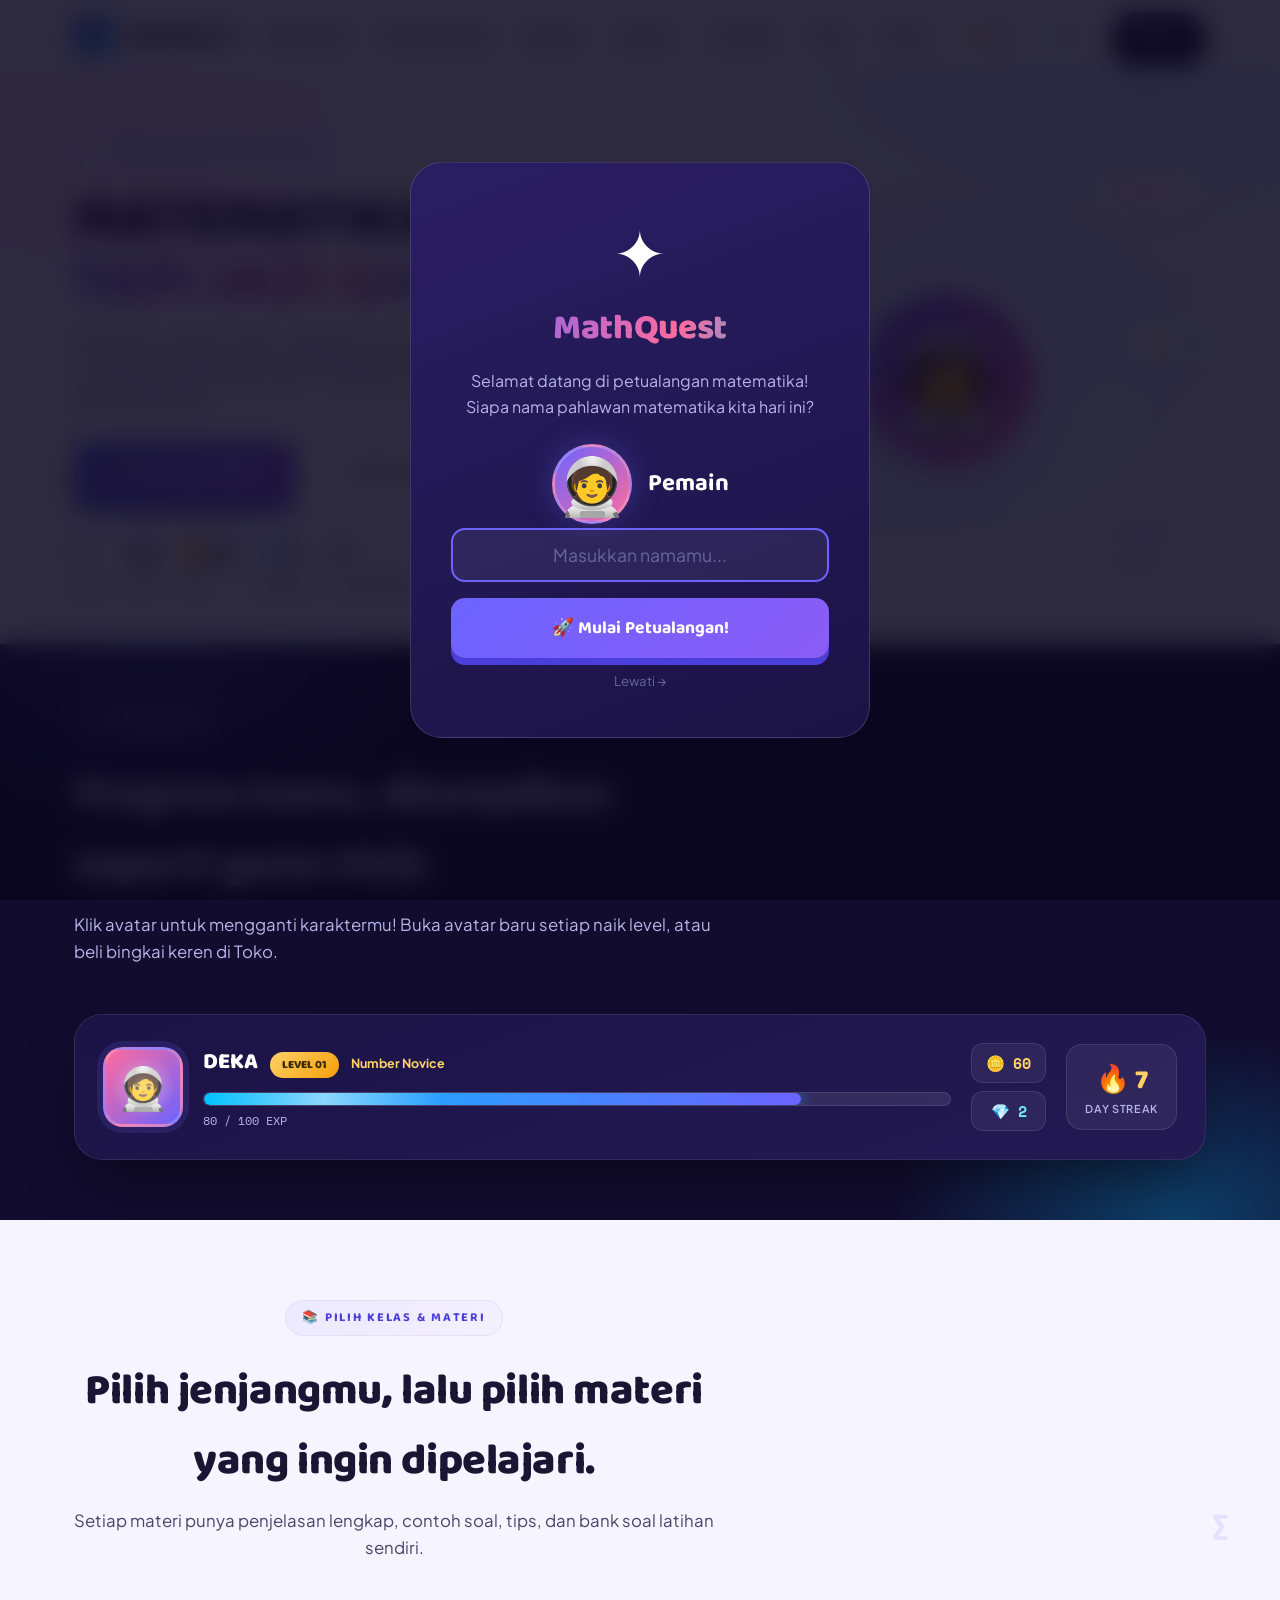
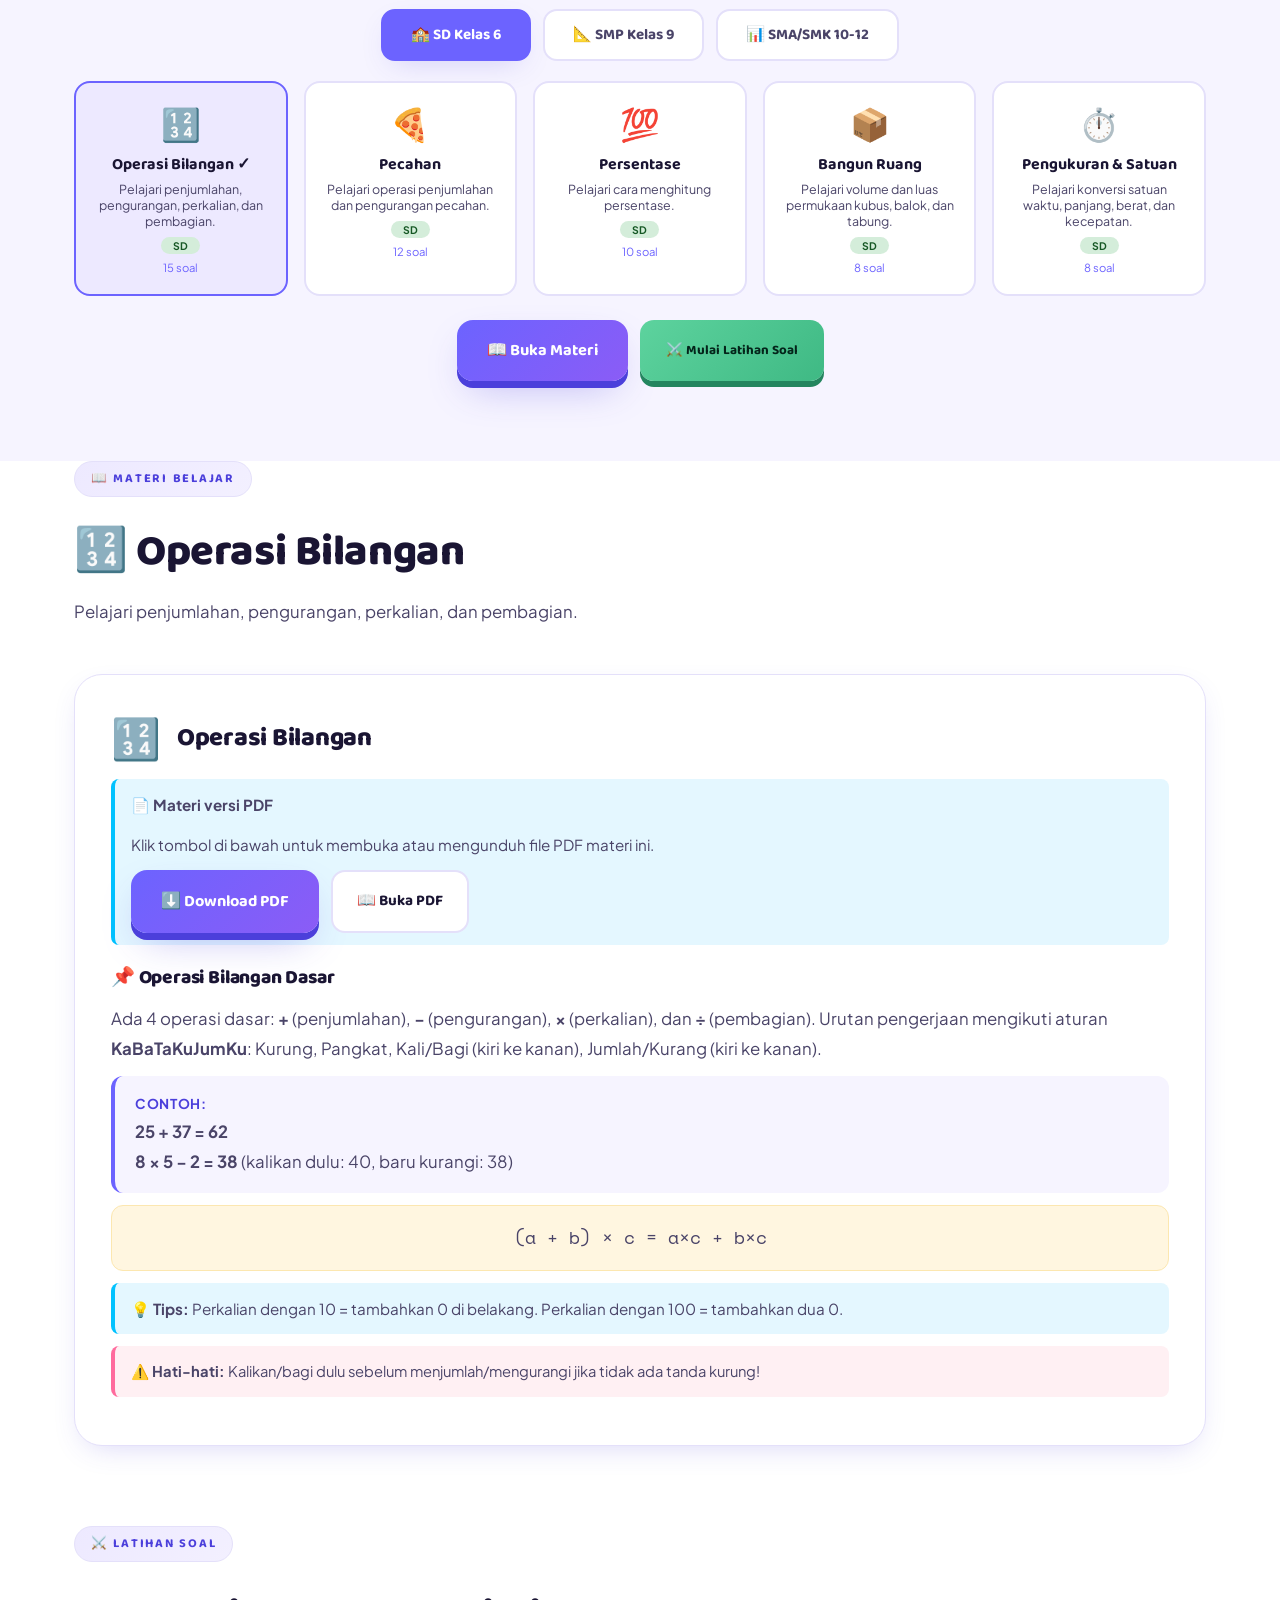
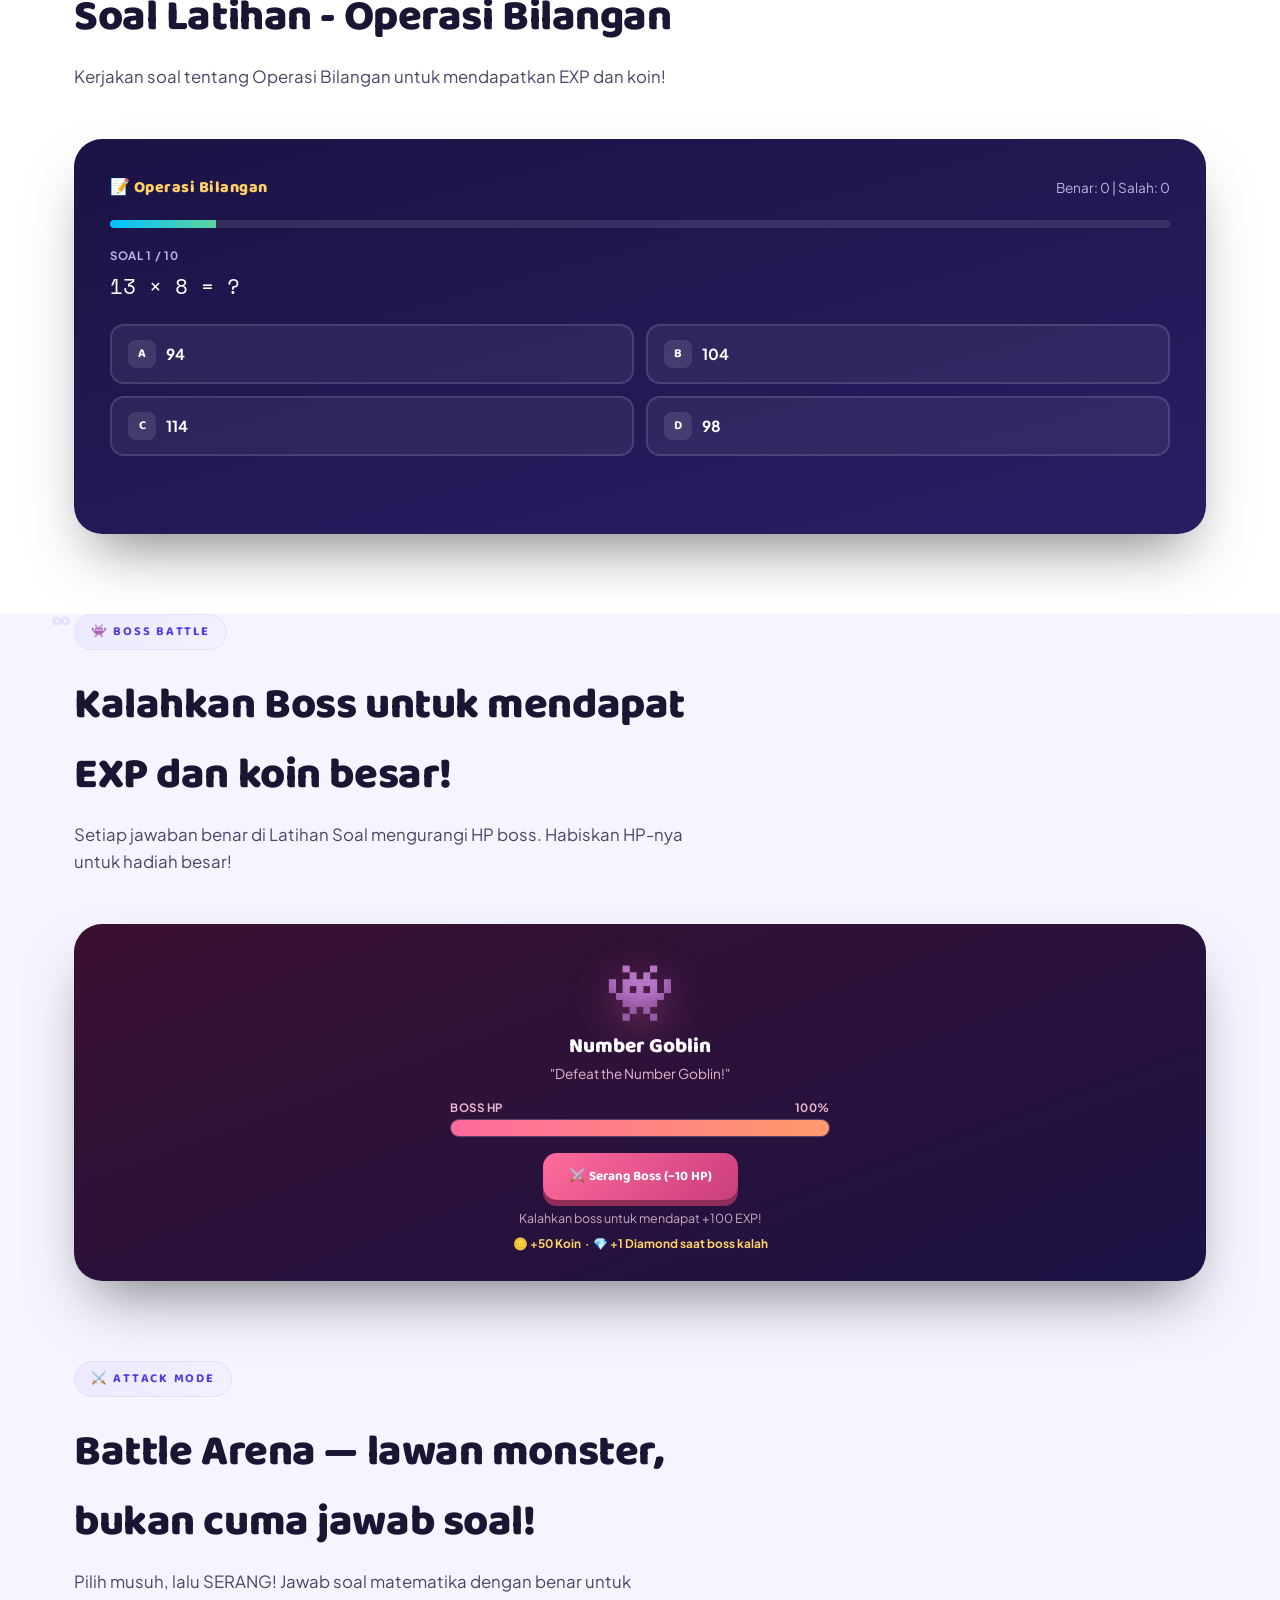
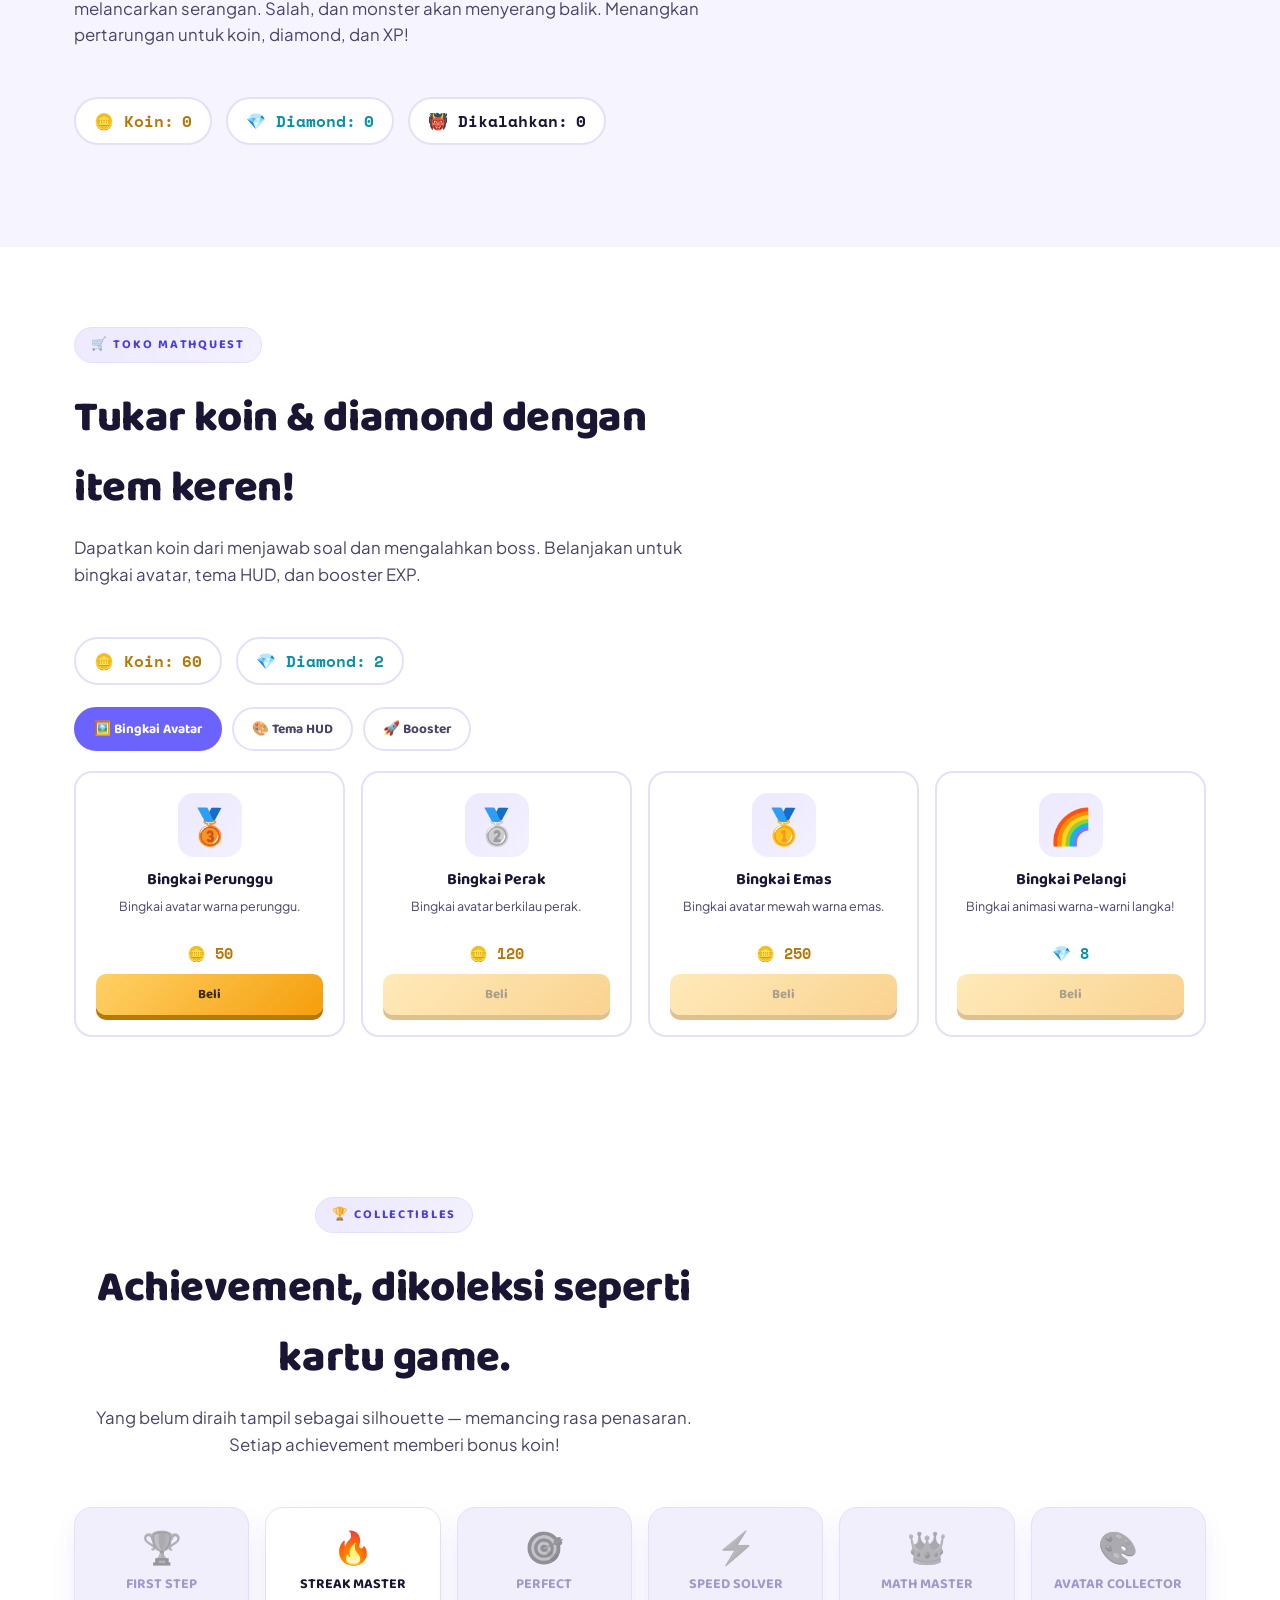
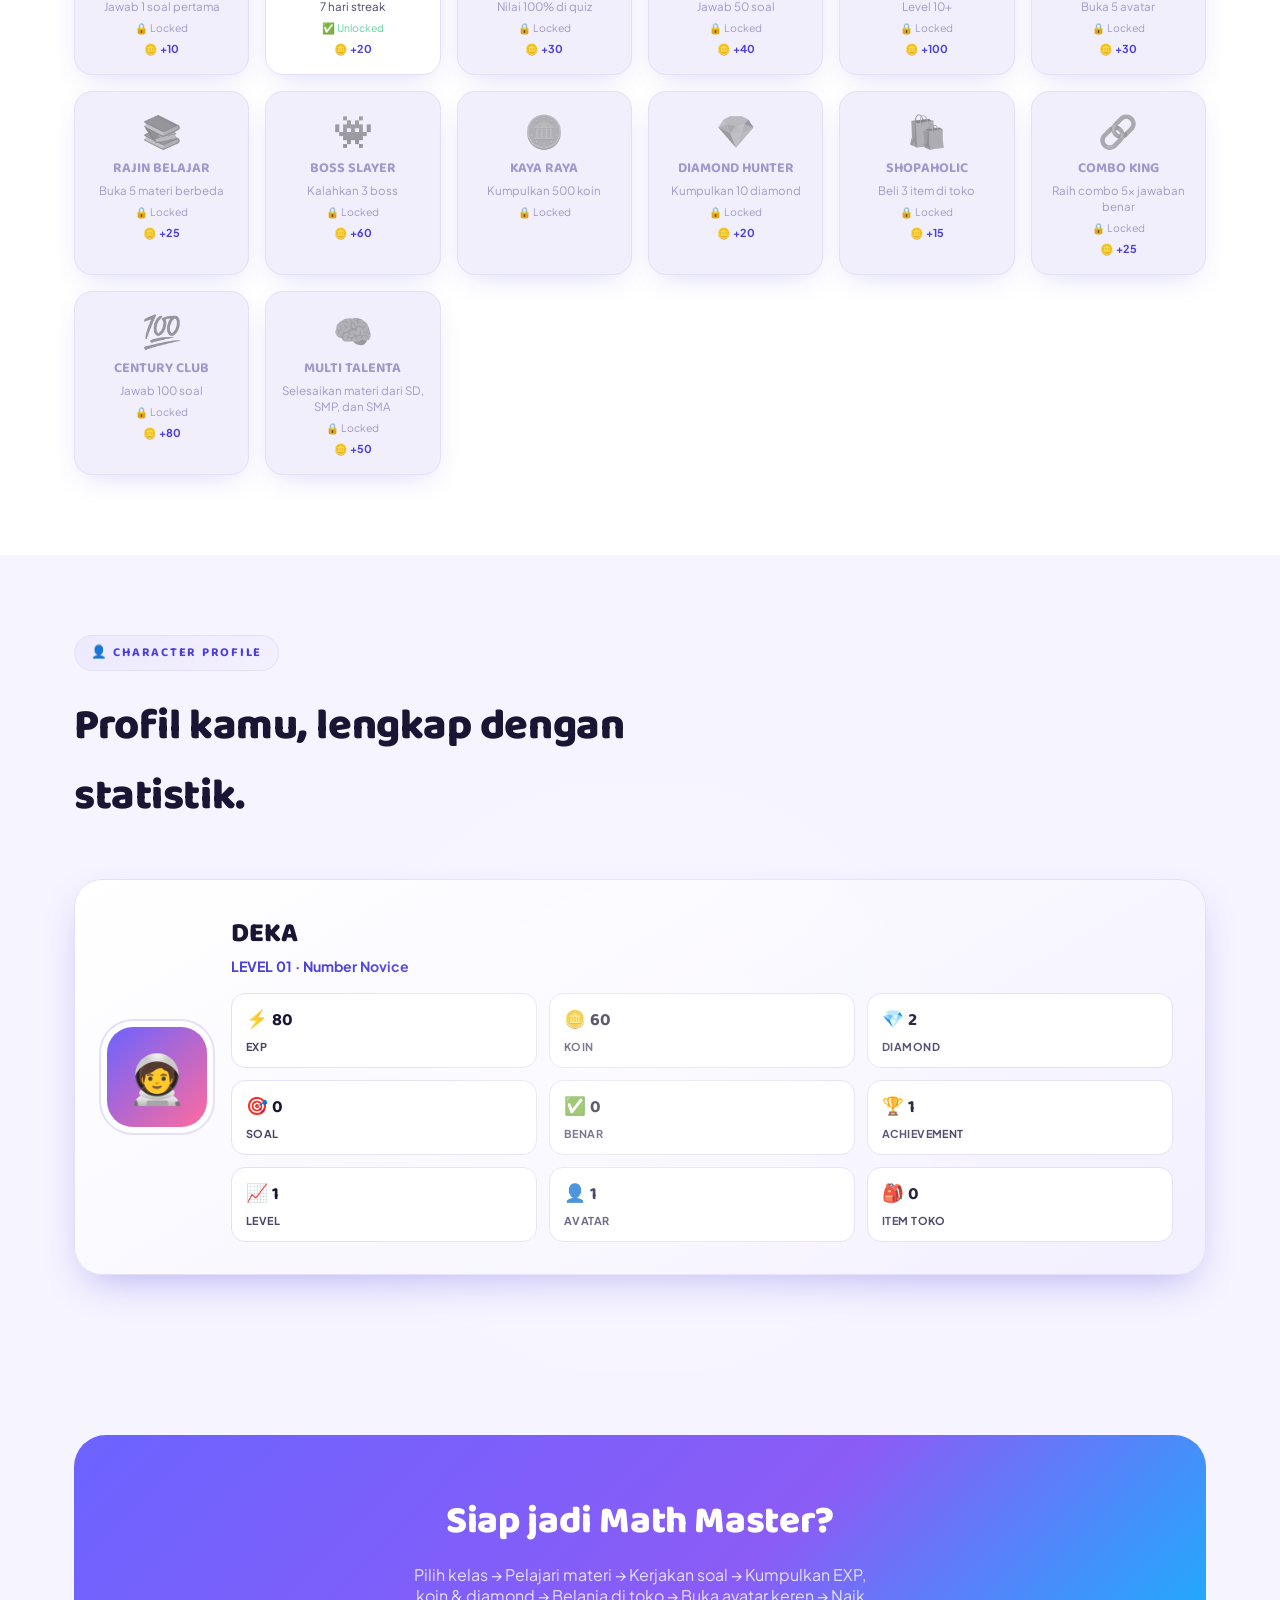
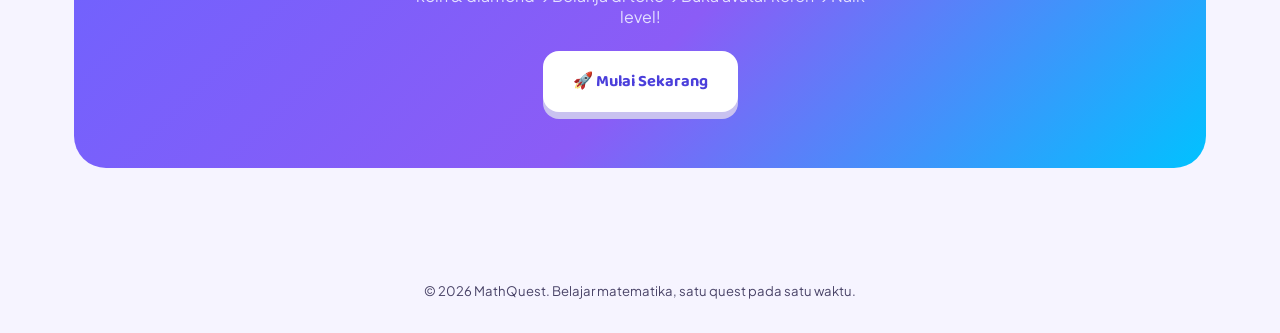
==== commit 6b85b067: "modifikasi matrix" ====
--- a/index.html
+++ b/index.html
@@ -4296,8 +4296,33 @@
             pdf: "pdfs/sma/08_Matriks.pdf",
             content: `
                         <h3>📌 Matriks</h3>
-                        <div class="rumus">det [[a,b],[c,d]] = a×d - b×c</div>
-                        <div class="contoh"><div class="label">Contoh:</div><p><b>det [[1,2],[3,4]] = -2</b></p></div>
+                        <div class="rumus" style="display: flex; align-items: center; justify-content: center; gap: 8px; flex-wrap: wrap;">
+                            det 
+                            <span style="display: inline-flex; align-items: center;">
+                                <span style="font-size: 2.5rem; font-weight: 300; line-height: 1; transform: translateY(-2px);">(</span>
+                                <span style="display: inline-grid; grid-template-columns: 1fr 1fr; gap: 0 12px; text-align: center; padding: 0 4px; font-size: 1rem;">
+                                    <span>a</span><span>b</span>
+                                    <span>c</span><span>d</span>
+                                </span>
+                                <span style="font-size: 2.5rem; font-weight: 300; line-height: 1; transform: translateY(-2px);">)</span>
+                            </span>
+                            = a×d - b×c
+                        </div>
+                        <div class="contoh">
+                            <div class="label">Contoh:</div>
+                            <p style="display: flex; align-items: center; gap: 8px; font-weight: bold; margin-top: 8px; flex-wrap: wrap;">
+                                det 
+                                <span style="display: inline-flex; align-items: center;">
+                                    <span style="font-size: 2.5rem; font-weight: 300; line-height: 1; transform: translateY(-2px);">(</span>
+                                    <span style="display: inline-grid; grid-template-columns: 1fr 1fr; gap: 0 12px; text-align: center; padding: 0 4px; font-size: 1rem;">
+                                        <span>1</span><span>2</span>
+                                        <span>3</span><span>4</span>
+                                    </span>
+                                    <span style="font-size: 2.5rem; font-weight: 300; line-height: 1; transform: translateY(-2px);">)</span>
+                                </span>
+                                = -2
+                            </p>
+                        </div>
                         <div class="tip">💡 <b>Tips:</b> Penjumlahan/pengurangan matriks dilakukan elemen per elemen pada posisi yang sama. Ukuran matriks harus sama.</div>
                     `,
           },
@@ -5059,7 +5084,7 @@
       function generateSoalSMA3() {
         return [
           {
-            q: "det [[1,2],[3,4]] = ?",
+            q: "<span style='display:inline-flex;align-items:center;gap:6px;'>det <span style='display:inline-flex;align-items:center;'><span style='font-size:2rem;font-weight:300;line-height:1;transform:translateY(-2px);'>(</span><span style='display:inline-grid;grid-template-columns:1fr 1fr;gap:0 10px;text-align:center;padding:0 4px;font-size:0.9rem;'><span>1</span><span>2</span><span>3</span><span>4</span></span><span style='font-size:2rem;font-weight:300;line-height:1;transform:translateY(-2px);'>)</span></span> = ?</span>",
             o: ["-2", "2", "-1", "1"],
             c: 0,
             exp: "det=1×4-2×3=-2",
@@ -5098,7 +5123,7 @@
             exp: "Matriks identitas 2×2",
           },
           {
-            q: "det [[2,1],[4,3]] = ?",
+            q: "<span style='display:inline-flex;align-items:center;gap:6px;'>det <span style='display:inline-flex;align-items:center;'><span style='font-size:2rem;font-weight:300;line-height:1;transform:translateY(-2px);'>(</span><span style='display:inline-grid;grid-template-columns:1fr 1fr;gap:0 10px;text-align:center;padding:0 4px;font-size:0.9rem;'><span>2</span><span>1</span><span>4</span><span>3</span></span><span style='font-size:2rem;font-weight:300;line-height:1;transform:translateY(-2px);'>)</span></span> = ?</span>",
             o: ["1", "2", "3", "4"],
             c: 1,
             exp: "det=2×3-1×4=2",
@@ -5115,7 +5140,7 @@
             exp: "A+B=[[6,8],[10,12]]",
           },
           {
-            q: "det [[5,2],[3,1]] = ?",
+            q: "<span style='display:inline-flex;align-items:center;gap:6px;'>det <span style='display:inline-flex;align-items:center;'><span style='font-size:2rem;font-weight:300;line-height:1;transform:translateY(-2px);'>(</span><span style='display:inline-grid;grid-template-columns:1fr 1fr;gap:0 10px;text-align:center;padding:0 4px;font-size:0.9rem;'><span>5</span><span>2</span><span>3</span><span>1</span></span><span style='font-size:2rem;font-weight:300;line-height:1;transform:translateY(-2px);'>)</span></span> = ?</span>",
             o: ["-1", "0", "1", "2"],
             c: 0,
             exp: "det=5×1-2×3=-1",
@@ -6121,7 +6146,7 @@
         const q = currentQuestions[quizState.index];
         if (!q) return;
 
-        dom.quizQuestion.textContent = q.q;
+        dom.quizQuestion.innerHTML = q.q;
         dom.quizQNum.textContent = `SOAL ${quizState.index + 1} / ${currentQuestions.length}`;
         dom.quizProgress.style.width = `${((quizState.index + 1) / currentQuestions.length) * 100}%`;
         dom.quizFeedback.textContent = "";
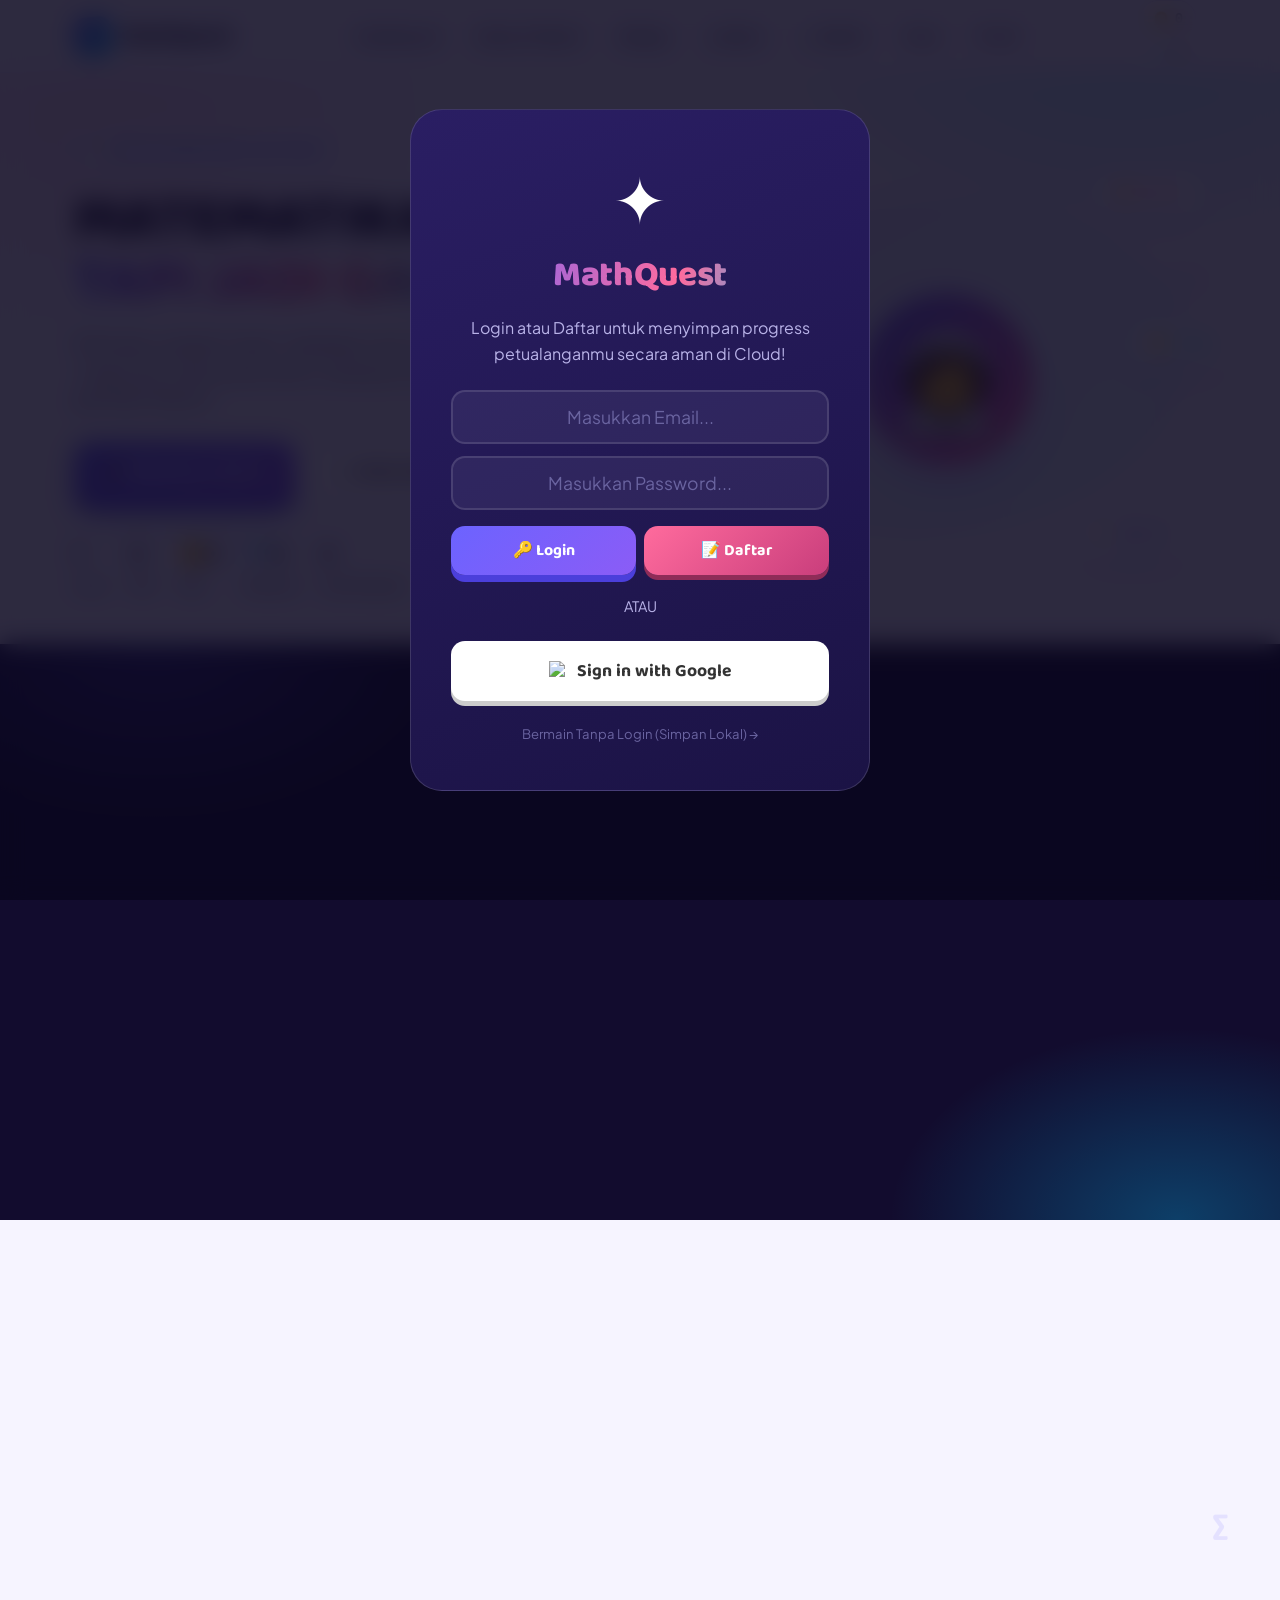
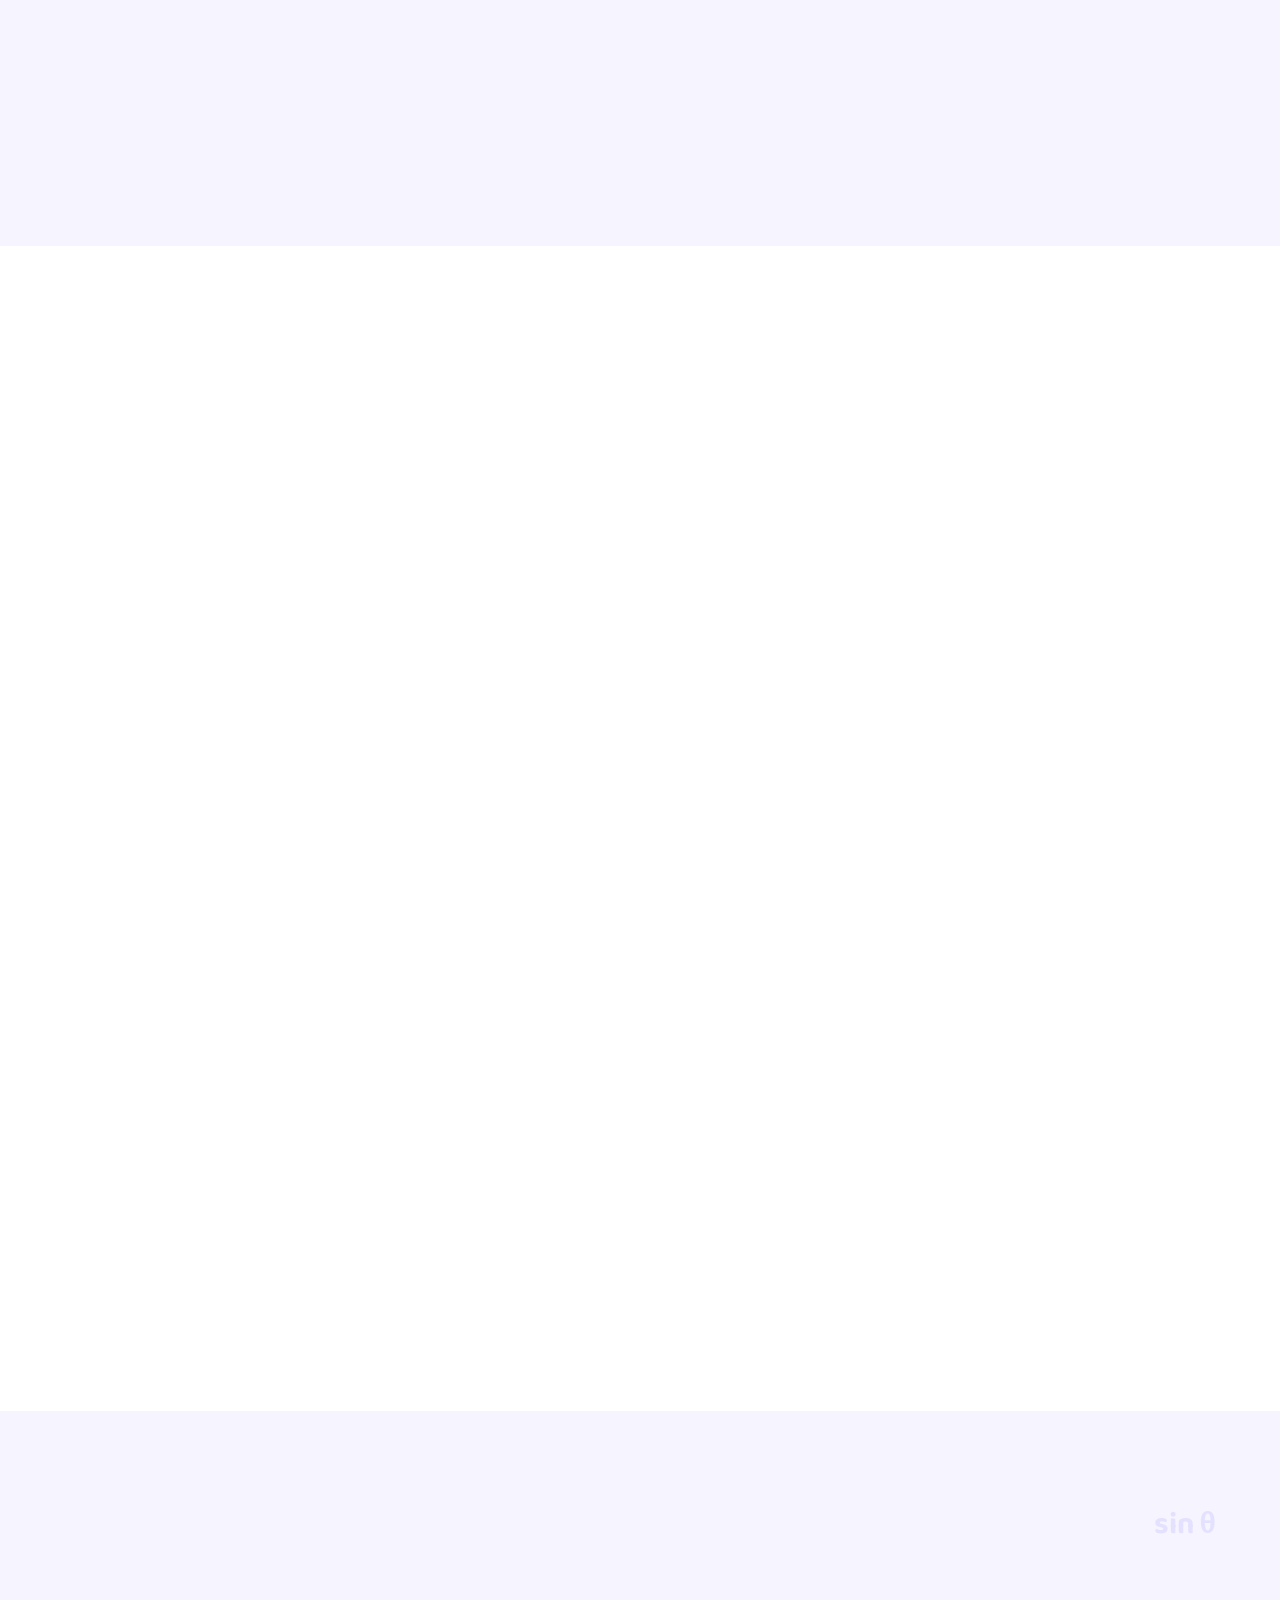
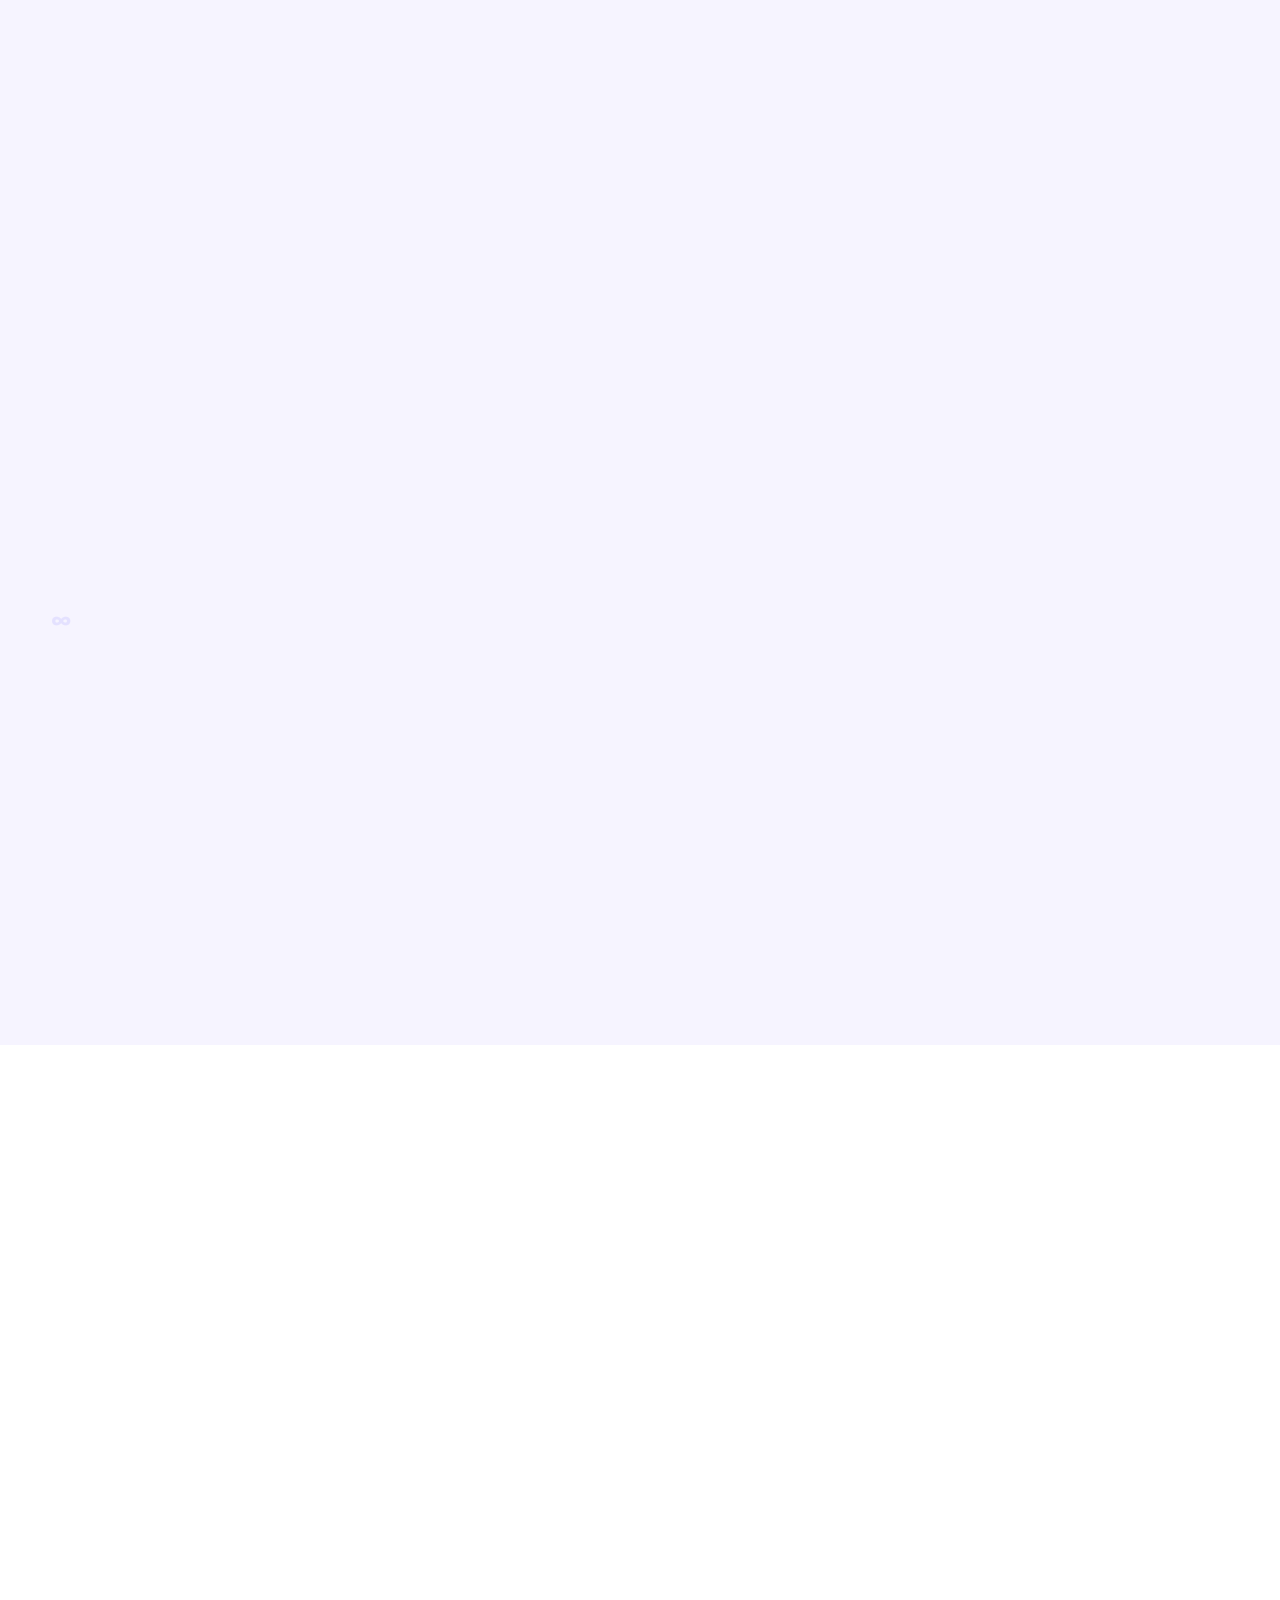
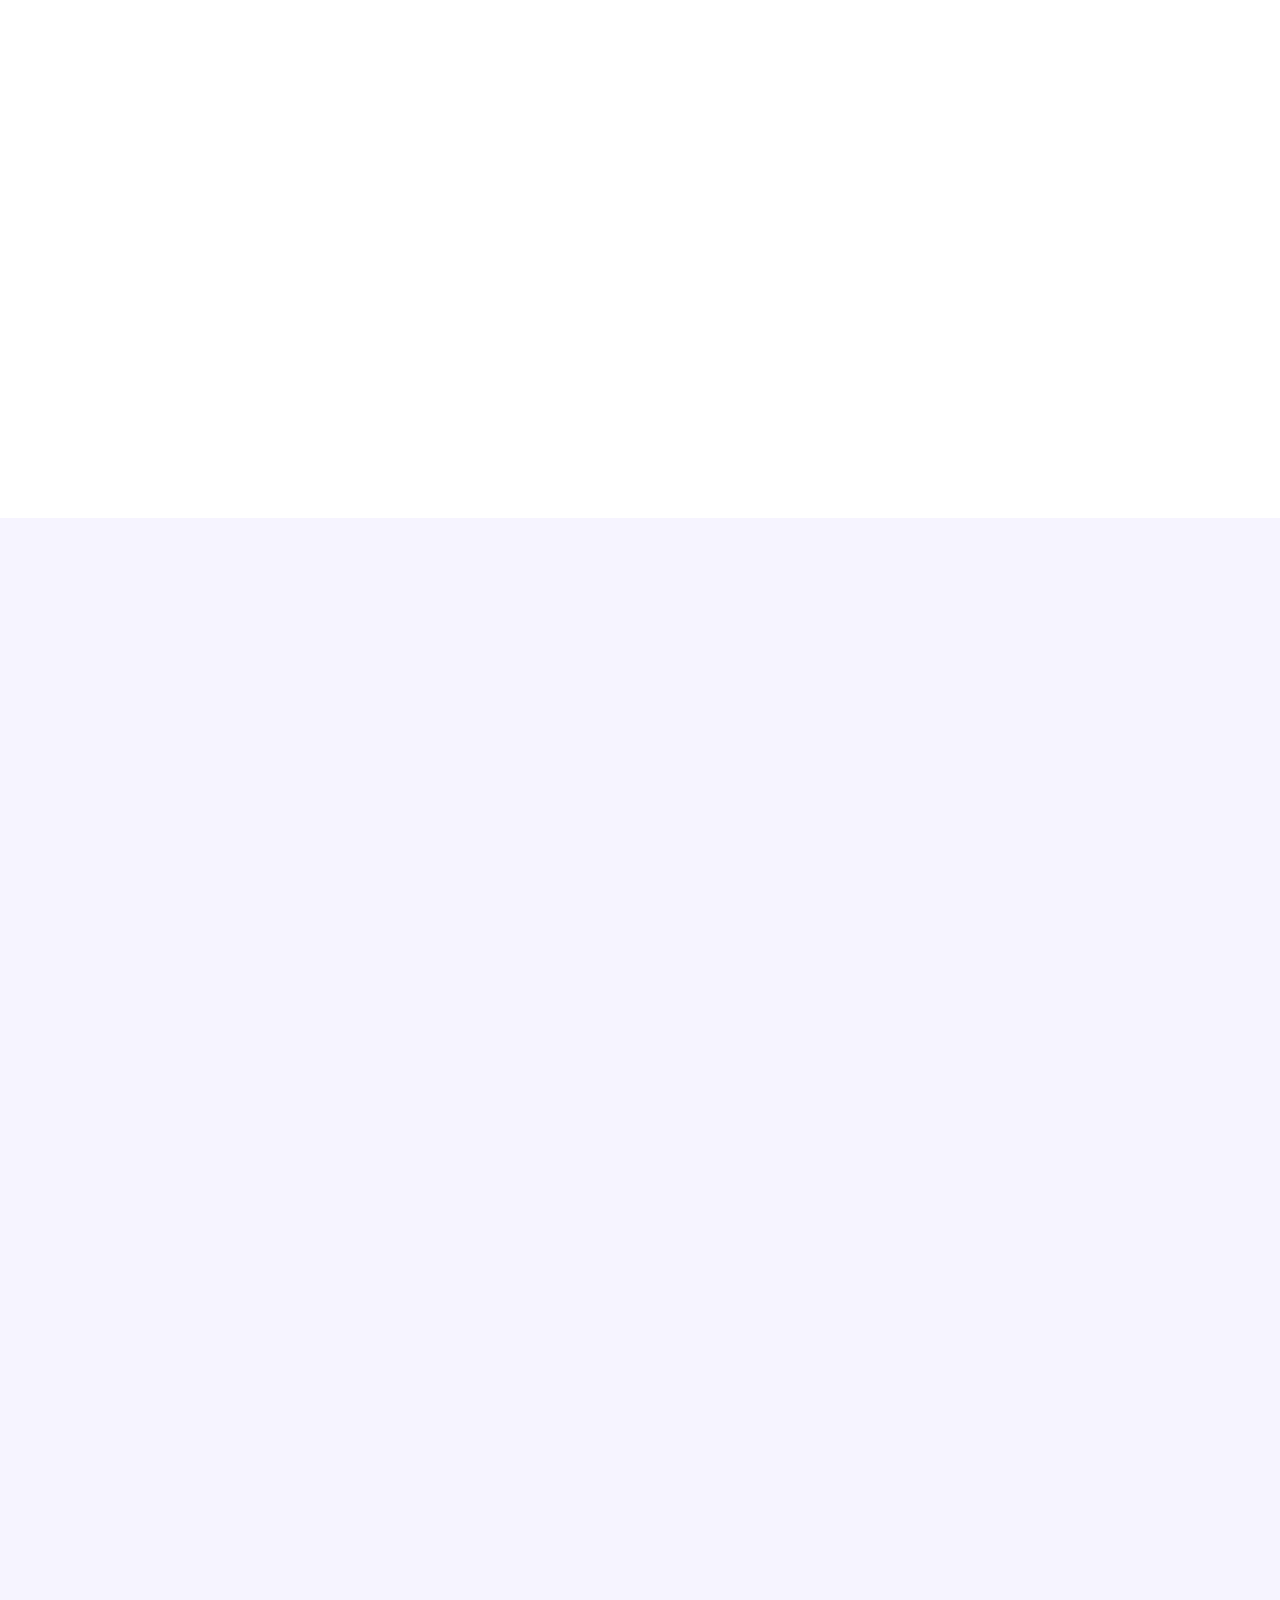
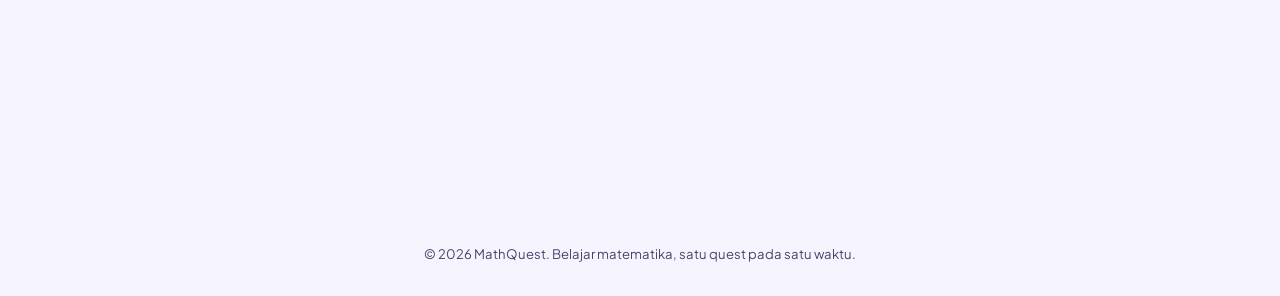
==== commit 98fdf1eb: "nambahin fitur login cuy" ====
--- a/index.html
+++ b/index.html
@@ -1,4135 +1,4085 @@
 <!doctype html>
 <html lang="id">
-  <head>
-    <meta charset="UTF-8" />
-    <meta name="viewport" content="width=device-width, initial-scale=1.0" />
-    <title>MathQuest — Matematika, Tapi Jadi Game</title>
-
-    <link rel="preconnect" href="https://fonts.googleapis.com" />
-    <link
-      href="https://fonts.googleapis.com/css2?family=Baloo+2:wght@500;600;700;800&family=Plus+Jakarta+Sans:ital,wght@0,400;0,500;0,600;0,700;0,800;1,600&family=Space+Mono:wght@400;700&display=swap"
-      rel="stylesheet"
-    />
-
-    <style>
-      /* ============================================================
+
+<head>
+  <meta charset="UTF-8" />
+  <meta name="viewport" content="width=device-width, initial-scale=1.0" />
+  <title>MathQuest — Matematika, Tapi Jadi Game</title>
+
+  <link rel="preconnect" href="https://fonts.googleapis.com" />
+  <link
+    href="https://fonts.googleapis.com/css2?family=Baloo+2:wght@500;600;700;800&family=Plus+Jakarta+Sans:ital,wght@0,400;0,500;0,600;0,700;0,800;1,600&family=Space+Mono:wght@400;700&display=swap"
+    rel="stylesheet" />
+
+  <style>
+    /* ============================================================
            ROOT & RESET
            ============================================================ */
-      :root {
-        --purple: #6c63ff;
-        --purple-dark: #4b3fdb;
-        --blue: #00c2ff;
-        --yellow: #ffd166;
-        --pink: #ff6b9d;
-        --green: #5dd39e;
-        --orange: #ff9a6b;
-        --diamond: #6ee7f9;
-        --coin: #ffd166;
-        --ink: #1a1533;
-        --ink-soft: #4a4468;
-        --bg: #f6f4ff;
-        --bg-card: #ffffff;
-        --bg-dark: #120c2e;
-        --bg-dark-2: #1b1345;
-        --line: #e4e0fa;
-        --site-bg: #f6f4ff;
-        --site-surface: #ffffff;
-        --site-surface-2: #f3f0ff;
-        --site-strong: #120c2e;
-        --site-strong-2: #1b1345;
-        --site-text: #1a1533;
-        --site-muted: #4a4468;
-        --site-line: #e4e0fa;
-        --site-hero-a: rgba(108, 99, 255, 0.18);
-        --site-hero-b: rgba(0, 194, 255, 0.16);
-        --site-nav-bg: rgba(246, 244, 255, 0.82);
-        --radius: 22px;
-        --shadow-soft: 0 10px 30px -12px rgba(76, 63, 219, 0.25);
-        --shadow-pop: 0 16px 40px -14px rgba(76, 63, 219, 0.4);
-        font-size: 16px;
+    :root {
+      --purple: #6c63ff;
+      --purple-dark: #4b3fdb;
+      --blue: #00c2ff;
+      --yellow: #ffd166;
+      --pink: #ff6b9d;
+      --green: #5dd39e;
+      --orange: #ff9a6b;
+      --diamond: #6ee7f9;
+      --coin: #ffd166;
+      --ink: #1a1533;
+      --ink-soft: #4a4468;
+      --bg: #f6f4ff;
+      --bg-card: #ffffff;
+      --bg-dark: #120c2e;
+      --bg-dark-2: #1b1345;
+      --line: #e4e0fa;
+      --site-bg: #f6f4ff;
+      --site-surface: #ffffff;
+      --site-surface-2: #f3f0ff;
+      --site-strong: #120c2e;
+      --site-strong-2: #1b1345;
+      --site-text: #1a1533;
+      --site-muted: #4a4468;
+      --site-line: #e4e0fa;
+      --site-hero-a: rgba(108, 99, 255, 0.18);
+      --site-hero-b: rgba(0, 194, 255, 0.16);
+      --site-nav-bg: rgba(246, 244, 255, 0.82);
+      --radius: 22px;
+      --shadow-soft: 0 10px 30px -12px rgba(76, 63, 219, 0.25);
+      --shadow-pop: 0 16px 40px -14px rgba(76, 63, 219, 0.4);
+      font-size: 16px;
+    }
+
+    body[data-site-theme="default"] {
+      --bg: #f6f4ff;
+      --bg-card: #ffffff;
+      --bg-dark: #120c2e;
+      --bg-dark-2: #1b1345;
+      --ink: #1a1533;
+      --ink-soft: #4a4468;
+      --line: #e4e0fa;
+      --site-bg: #f6f4ff;
+      --site-surface: #ffffff;
+      --site-surface-2: #f3f0ff;
+      --site-strong: #120c2e;
+      --site-strong-2: #1b1345;
+      --site-text: #1a1533;
+      --site-muted: #4a4468;
+      --site-line: #e4e0fa;
+      --site-hero-a: rgba(108, 99, 255, 0.18);
+      --site-hero-b: rgba(0, 194, 255, 0.16);
+      --site-nav-bg: rgba(246, 244, 255, 0.82);
+    }
+
+    body[data-site-theme="bronze"],
+    body[data-site-theme="ember"] {
+      --bg: #fff2de;
+      --bg-card: #fffaf2;
+      --bg-dark: #2a1d16;
+      --bg-dark-2: #4b2f22;
+      --ink: #2f2019;
+      --ink-soft: #6e4d3c;
+      --line: #f1d1af;
+      --site-bg: #fff2de;
+      --site-surface: #fffaf2;
+      --site-surface-2: #feedd9;
+      --site-strong: #2a1d16;
+      --site-strong-2: #4b2f22;
+      --site-text: #2f2019;
+      --site-muted: #6e4d3c;
+      --site-line: #f1d1af;
+      --site-hero-a: rgba(205, 127, 50, 0.2);
+      --site-hero-b: rgba(255, 167, 96, 0.18);
+      --site-nav-bg: rgba(255, 242, 222, 0.82);
+    }
+
+    body[data-site-theme="silver"],
+    body[data-site-theme="steel"] {
+      --bg: #edf4ff;
+      --bg-card: #ffffff;
+      --bg-dark: #182236;
+      --bg-dark-2: #2e405d;
+      --ink: #1a2538;
+      --ink-soft: #546884;
+      --line: #dfeaf8;
+      --site-bg: #edf4ff;
+      --site-surface: #ffffff;
+      --site-surface-2: #eef6ff;
+      --site-strong: #182236;
+      --site-strong-2: #2e405d;
+      --site-text: #1a2538;
+      --site-muted: #546884;
+      --site-line: #dfeaf8;
+      --site-hero-a: rgba(118, 149, 202, 0.19);
+      --site-hero-b: rgba(163, 197, 255, 0.15);
+      --site-nav-bg: rgba(237, 244, 255, 0.8);
+    }
+
+    body[data-site-theme="gold"],
+    body[data-site-theme="royal"] {
+      --bg: #fff8df;
+      --bg-card: #fffdf5;
+      --bg-dark: #382915;
+      --bg-dark-2: #5d3d1c;
+      --ink: #2f2108;
+      --ink-soft: #6a5024;
+      --line: #f7e6a6;
+      --site-bg: #fff8df;
+      --site-surface: #fffdf5;
+      --site-surface-2: #fff1b9;
+      --site-strong: #382915;
+      --site-strong-2: #5d3d1c;
+      --site-text: #2f2108;
+      --site-muted: #6a5024;
+      --site-line: #f7e6a6;
+      --site-hero-a: rgba(255, 209, 102, 0.25);
+      --site-hero-b: rgba(245, 158, 11, 0.18);
+      --site-nav-bg: rgba(255, 248, 223, 0.8);
+    }
+
+    body[data-site-theme="rainbow"],
+    body[data-site-theme="cyber"] {
+      --bg: #070b17;
+      --bg-card: #0e1730;
+      --bg-dark: #050914;
+      --bg-dark-2: #121a2f;
+      --ink: #eaf3ff;
+      --ink-soft: #b7c4ef;
+      --line: rgba(93, 211, 158, 0.28);
+      --site-bg: #070b17;
+      --site-surface: #0f172a;
+      --site-surface-2: #1a2643;
+      --site-strong: #050914;
+      --site-strong-2: #121a2f;
+      --site-text: #eaf3ff;
+      --site-muted: #b7c4ef;
+      --site-line: rgba(93, 211, 158, 0.28);
+      --site-hero-a: rgba(108, 99, 255, 0.35);
+      --site-hero-b: rgba(0, 194, 255, 0.25);
+      --site-nav-bg: rgba(9, 12, 24, 0.84);
+    }
+
+    body[data-site-theme="rainbow"] {
+      --bg: #f8f3ff;
+      --bg-card: #ffffff;
+      --bg-dark: #1e113d;
+      --bg-dark-2: #3f256c;
+      --ink: #1d1438;
+      --ink-soft: #56467d;
+      --line: #ead7ff;
+      --site-bg: #f8f3ff;
+      --site-surface: #ffffff;
+      --site-surface-2: #f1eafc;
+      --site-strong: #1e113d;
+      --site-strong-2: #3f256c;
+      --site-text: #1d1438;
+      --site-muted: #56467d;
+      --site-line: #ead7ff;
+      --site-hero-a: rgba(255, 107, 157, 0.18);
+      --site-hero-b: rgba(0, 194, 255, 0.18);
+      --site-nav-bg: rgba(248, 243, 255, 0.8);
+    }
+
+    body[data-site-theme="ember"] {
+      background:
+        radial-gradient(circle at top,
+          rgba(255, 152, 85, 0.28),
+          transparent 32%),
+        linear-gradient(180deg, #fffaf3 0%, #ffe5c7 44%, #f7d9b2 100%);
+      background-attachment: fixed;
+    }
+
+    body[data-site-theme="steel"] {
+      background:
+        radial-gradient(circle at top,
+          rgba(118, 149, 202, 0.2),
+          transparent 32%),
+        linear-gradient(180deg, #f4f8ff 0%, #dfeaf8 48%, #cdddf7 100%);
+      background-attachment: fixed;
+    }
+
+    body[data-site-theme="royal"] {
+      background:
+        radial-gradient(circle at top,
+          rgba(255, 210, 102, 0.32),
+          transparent 30%),
+        linear-gradient(180deg, #fffef8 0%, #fff0af 46%, #f6d064 100%);
+      background-attachment: fixed;
+    }
+
+    body[data-site-theme="cyber"] {
+      background:
+        radial-gradient(circle at top,
+          rgba(108, 99, 255, 0.34),
+          transparent 26%),
+        radial-gradient(circle at bottom right,
+          rgba(34, 211, 238, 0.23),
+          transparent 32%),
+        linear-gradient(180deg, #080d18 0%, #0d1328 40%, #070b17 100%);
+      background-attachment: fixed;
+    }
+
+    body[data-site-theme="ember"] .hero,
+    body[data-site-theme="steel"] .hero,
+    body[data-site-theme="royal"] .hero,
+    body[data-site-theme="cyber"] .hero {
+      position: relative;
+    }
+
+    body[data-site-theme="ember"] .hero::before,
+    body[data-site-theme="steel"] .hero::before,
+    body[data-site-theme="royal"] .hero::before,
+    body[data-site-theme="cyber"] .hero::before {
+      content: "";
+      position: absolute;
+      inset: 24px 5% auto 5%;
+      height: 360px;
+      border-radius: 36px;
+      background: linear-gradient(135deg,
+          rgba(255, 255, 255, 0.18),
+          transparent 60%);
+      pointer-events: none;
+    }
+
+    body[data-site-theme="cyber"] .topnav .wrap,
+    body[data-site-theme="cyber"] .hud-card,
+    body[data-site-theme="cyber"] .shop-item,
+    body[data-site-theme="cyber"] .material-card,
+    body[data-site-theme="cyber"] .section {
+      box-shadow:
+        0 0 0 1px rgba(140, 160, 255, 0.18),
+        0 20px 38px rgba(5, 9, 20, 0.34);
+    }
+
+    body[data-site-theme="royal"] .btn-primary,
+    body[data-site-theme="royal"] .btn-success,
+    body[data-site-theme="royal"] .shop-item button,
+    body[data-site-theme="royal"] .quiz-next-btn {
+      box-shadow: 0 12px 28px rgba(255, 190, 66, 0.28);
+    }
+
+    body[data-site-theme="cyber"] .btn-primary,
+    body[data-site-theme="cyber"] .btn-success,
+    body[data-site-theme="cyber"] .shop-item button,
+    body[data-site-theme="cyber"] .quiz-next-btn {
+      box-shadow:
+        0 0 18px rgba(108, 99, 255, 0.42),
+        0 18px 32px rgba(62, 91, 255, 0.2);
+    }
+
+    body[data-site-theme="malam"] {
+      --bg: #0d1224;
+      --bg-card: #171d31;
+      --bg-dark: #070d1b;
+      --bg-dark-2: #101b30;
+      --ink: #eef2ff;
+      --ink-soft: #b7bfdc;
+      --line: rgba(145, 158, 203, 0.28);
+      --site-bg: #0d1224;
+      --site-surface: #171d31;
+      --site-surface-2: #101b30;
+      --site-strong: #070d1b;
+      --site-strong-2: #101b30;
+      --site-text: #eef2ff;
+      --site-muted: #b7bfdc;
+      --site-line: rgba(145, 158, 203, 0.28);
+      --site-hero-a: rgba(108, 99, 255, 0.22);
+      --site-hero-b: rgba(0, 194, 255, 0.2);
+      --site-nav-bg: rgba(13, 18, 36, 0.85);
+    }
+
+    body[data-site-theme="laut"] {
+      --bg: #ebf9ff;
+      --bg-card: #ffffff;
+      --bg-dark: #0f3d52;
+      --bg-dark-2: #116b88;
+      --ink: #0a2b3d;
+      --ink-soft: #376a82;
+      --line: #d0ebf8;
+      --site-bg: #ebf9ff;
+      --site-surface: #ffffff;
+      --site-surface-2: #e3f5ff;
+      --site-strong: #0f3d52;
+      --site-strong-2: #116b88;
+      --site-text: #0a2b3d;
+      --site-muted: #376a82;
+      --site-line: #d0ebf8;
+      --site-hero-a: rgba(14, 165, 233, 0.17);
+      --site-hero-b: rgba(59, 130, 246, 0.18);
+      --site-nav-bg: rgba(235, 249, 255, 0.82);
+    }
+
+    body[data-site-theme="sunset"] {
+      --bg: #fff1e7;
+      --bg-card: #fffdfb;
+      --bg-dark: #542d25;
+      --bg-dark-2: #9d4d39;
+      --ink: #3f201d;
+      --ink-soft: #7a4b42;
+      --line: #f6d2c2;
+      --site-bg: #fff1e7;
+      --site-surface: #fffdfb;
+      --site-surface-2: #ffe7d8;
+      --site-strong: #542d25;
+      --site-strong-2: #9d4d39;
+      --site-text: #3f201d;
+      --site-muted: #7a4b42;
+      --site-line: #f6d2c2;
+      --site-hero-a: rgba(249, 115, 22, 0.2);
+      --site-hero-b: rgba(236, 72, 153, 0.16);
+      --site-nav-bg: rgba(255, 241, 231, 0.8);
+    }
+
+    body[data-site-theme="hutan"] {
+      --bg: #edf9f0;
+      --bg-card: #ffffff;
+      --bg-dark: #103126;
+      --bg-dark-2: #1f5d44;
+      --ink: #163426;
+      --ink-soft: #386856;
+      --line: #d9f2dc;
+      --site-bg: #edf9f0;
+      --site-surface: #ffffff;
+      --site-surface-2: #e4f7eb;
+      --site-strong: #103126;
+      --site-strong-2: #1f5d44;
+      --site-text: #163426;
+      --site-muted: #386856;
+      --site-line: #d9f2dc;
+      --site-hero-a: rgba(34, 197, 94, 0.18);
+      --site-hero-b: rgba(16, 185, 129, 0.2);
+      --site-nav-bg: rgba(237, 249, 240, 0.8);
+    }
+
+    * {
+      box-sizing: border-box;
+      margin: 0;
+      padding: 0;
+    }
+
+    html {
+      scroll-behavior: smooth;
+    }
+
+    body {
+      font-family: "Plus Jakarta Sans", sans-serif;
+      background: var(--site-bg);
+      color: var(--site-text);
+      overflow-x: hidden;
+      padding-bottom: 74px;
+      transition:
+        background 0.35s ease,
+        color 0.35s ease;
+    }
+
+    @media (min-width: 900px) {
+      body {
+        padding-bottom: 0;
       }
-
-      body[data-site-theme="default"] {
-        --bg: #f6f4ff;
-        --bg-card: #ffffff;
-        --bg-dark: #120c2e;
-        --bg-dark-2: #1b1345;
-        --ink: #1a1533;
-        --ink-soft: #4a4468;
-        --line: #e4e0fa;
-        --site-bg: #f6f4ff;
-        --site-surface: #ffffff;
-        --site-surface-2: #f3f0ff;
-        --site-strong: #120c2e;
-        --site-strong-2: #1b1345;
-        --site-text: #1a1533;
-        --site-muted: #4a4468;
-        --site-line: #e4e0fa;
-        --site-hero-a: rgba(108, 99, 255, 0.18);
-        --site-hero-b: rgba(0, 194, 255, 0.16);
-        --site-nav-bg: rgba(246, 244, 255, 0.82);
+    }
+
+    h1,
+    h2,
+    h3,
+    .display {
+      font-family: "Baloo 2", sans-serif;
+      font-weight: 800;
+      letter-spacing: -0.01em;
+    }
+
+    .mono {
+      font-family: "Space Mono", monospace;
+    }
+
+    a {
+      text-decoration: none;
+      color: inherit;
+    }
+
+    button {
+      font-family: inherit;
+      cursor: pointer;
+      border: none;
+    }
+
+    ::selection {
+      background: var(--purple);
+      color: #fff;
+    }
+
+    @media (prefers-reduced-motion: reduce) {
+      * {
+        animation-duration: 0.001ms !important;
+        animation-iteration-count: 1 !important;
+        transition-duration: 0.001ms !important;
       }
-
-      body[data-site-theme="bronze"],
-      body[data-site-theme="ember"] {
-        --bg: #fff2de;
-        --bg-card: #fffaf2;
-        --bg-dark: #2a1d16;
-        --bg-dark-2: #4b2f22;
-        --ink: #2f2019;
-        --ink-soft: #6e4d3c;
-        --line: #f1d1af;
-        --site-bg: #fff2de;
-        --site-surface: #fffaf2;
-        --site-surface-2: #feedd9;
-        --site-strong: #2a1d16;
-        --site-strong-2: #4b2f22;
-        --site-text: #2f2019;
-        --site-muted: #6e4d3c;
-        --site-line: #f1d1af;
-        --site-hero-a: rgba(205, 127, 50, 0.2);
-        --site-hero-b: rgba(255, 167, 96, 0.18);
-        --site-nav-bg: rgba(255, 242, 222, 0.82);
-      }
-
-      body[data-site-theme="silver"],
-      body[data-site-theme="steel"] {
-        --bg: #edf4ff;
-        --bg-card: #ffffff;
-        --bg-dark: #182236;
-        --bg-dark-2: #2e405d;
-        --ink: #1a2538;
-        --ink-soft: #546884;
-        --line: #dfeaf8;
-        --site-bg: #edf4ff;
-        --site-surface: #ffffff;
-        --site-surface-2: #eef6ff;
-        --site-strong: #182236;
-        --site-strong-2: #2e405d;
-        --site-text: #1a2538;
-        --site-muted: #546884;
-        --site-line: #dfeaf8;
-        --site-hero-a: rgba(118, 149, 202, 0.19);
-        --site-hero-b: rgba(163, 197, 255, 0.15);
-        --site-nav-bg: rgba(237, 244, 255, 0.8);
-      }
-
-      body[data-site-theme="gold"],
-      body[data-site-theme="royal"] {
-        --bg: #fff8df;
-        --bg-card: #fffdf5;
-        --bg-dark: #382915;
-        --bg-dark-2: #5d3d1c;
-        --ink: #2f2108;
-        --ink-soft: #6a5024;
-        --line: #f7e6a6;
-        --site-bg: #fff8df;
-        --site-surface: #fffdf5;
-        --site-surface-2: #fff1b9;
-        --site-strong: #382915;
-        --site-strong-2: #5d3d1c;
-        --site-text: #2f2108;
-        --site-muted: #6a5024;
-        --site-line: #f7e6a6;
-        --site-hero-a: rgba(255, 209, 102, 0.25);
-        --site-hero-b: rgba(245, 158, 11, 0.18);
-        --site-nav-bg: rgba(255, 248, 223, 0.8);
-      }
-
-      body[data-site-theme="rainbow"],
-      body[data-site-theme="cyber"] {
-        --bg: #070b17;
-        --bg-card: #0e1730;
-        --bg-dark: #050914;
-        --bg-dark-2: #121a2f;
-        --ink: #eaf3ff;
-        --ink-soft: #b7c4ef;
-        --line: rgba(93, 211, 158, 0.28);
-        --site-bg: #070b17;
-        --site-surface: #0f172a;
-        --site-surface-2: #1a2643;
-        --site-strong: #050914;
-        --site-strong-2: #121a2f;
-        --site-text: #eaf3ff;
-        --site-muted: #b7c4ef;
-        --site-line: rgba(93, 211, 158, 0.28);
-        --site-hero-a: rgba(108, 99, 255, 0.35);
-        --site-hero-b: rgba(0, 194, 255, 0.25);
-        --site-nav-bg: rgba(9, 12, 24, 0.84);
-      }
-
-      body[data-site-theme="rainbow"] {
-        --bg: #f8f3ff;
-        --bg-card: #ffffff;
-        --bg-dark: #1e113d;
-        --bg-dark-2: #3f256c;
-        --ink: #1d1438;
-        --ink-soft: #56467d;
-        --line: #ead7ff;
-        --site-bg: #f8f3ff;
-        --site-surface: #ffffff;
-        --site-surface-2: #f1eafc;
-        --site-strong: #1e113d;
-        --site-strong-2: #3f256c;
-        --site-text: #1d1438;
-        --site-muted: #56467d;
-        --site-line: #ead7ff;
-        --site-hero-a: rgba(255, 107, 157, 0.18);
-        --site-hero-b: rgba(0, 194, 255, 0.18);
-        --site-nav-bg: rgba(248, 243, 255, 0.8);
-      }
-
-      body[data-site-theme="ember"] {
-        background:
-          radial-gradient(
-            circle at top,
-            rgba(255, 152, 85, 0.28),
-            transparent 32%
-          ),
-          linear-gradient(180deg, #fffaf3 0%, #ffe5c7 44%, #f7d9b2 100%);
-        background-attachment: fixed;
-      }
-
-      body[data-site-theme="steel"] {
-        background:
-          radial-gradient(
-            circle at top,
-            rgba(118, 149, 202, 0.2),
-            transparent 32%
-          ),
-          linear-gradient(180deg, #f4f8ff 0%, #dfeaf8 48%, #cdddf7 100%);
-        background-attachment: fixed;
-      }
-
-      body[data-site-theme="royal"] {
-        background:
-          radial-gradient(
-            circle at top,
-            rgba(255, 210, 102, 0.32),
-            transparent 30%
-          ),
-          linear-gradient(180deg, #fffef8 0%, #fff0af 46%, #f6d064 100%);
-        background-attachment: fixed;
-      }
-
-      body[data-site-theme="cyber"] {
-        background:
-          radial-gradient(
-            circle at top,
-            rgba(108, 99, 255, 0.34),
-            transparent 26%
-          ),
-          radial-gradient(
-            circle at bottom right,
-            rgba(34, 211, 238, 0.23),
-            transparent 32%
-          ),
-          linear-gradient(180deg, #080d18 0%, #0d1328 40%, #070b17 100%);
-        background-attachment: fixed;
-      }
-
-      body[data-site-theme="ember"] .hero,
-      body[data-site-theme="steel"] .hero,
-      body[data-site-theme="royal"] .hero,
-      body[data-site-theme="cyber"] .hero {
-        position: relative;
-      }
-
-      body[data-site-theme="ember"] .hero::before,
-      body[data-site-theme="steel"] .hero::before,
-      body[data-site-theme="royal"] .hero::before,
-      body[data-site-theme="cyber"] .hero::before {
-        content: "";
-        position: absolute;
-        inset: 24px 5% auto 5%;
-        height: 360px;
-        border-radius: 36px;
-        background: linear-gradient(
-          135deg,
-          rgba(255, 255, 255, 0.18),
-          transparent 60%
-        );
-        pointer-events: none;
-      }
-
-      body[data-site-theme="cyber"] .topnav .wrap,
-      body[data-site-theme="cyber"] .hud-card,
-      body[data-site-theme="cyber"] .shop-item,
-      body[data-site-theme="cyber"] .material-card,
-      body[data-site-theme="cyber"] .section {
-        box-shadow:
-          0 0 0 1px rgba(140, 160, 255, 0.18),
-          0 20px 38px rgba(5, 9, 20, 0.34);
-      }
-
-      body[data-site-theme="royal"] .btn-primary,
-      body[data-site-theme="royal"] .btn-success,
-      body[data-site-theme="royal"] .shop-item button,
-      body[data-site-theme="royal"] .quiz-next-btn {
-        box-shadow: 0 12px 28px rgba(255, 190, 66, 0.28);
-      }
-
-      body[data-site-theme="cyber"] .btn-primary,
-      body[data-site-theme="cyber"] .btn-success,
-      body[data-site-theme="cyber"] .shop-item button,
-      body[data-site-theme="cyber"] .quiz-next-btn {
-        box-shadow:
-          0 0 18px rgba(108, 99, 255, 0.42),
-          0 18px 32px rgba(62, 91, 255, 0.2);
-      }
-
-      body[data-site-theme="malam"] {
-        --bg: #0d1224;
-        --bg-card: #171d31;
-        --bg-dark: #070d1b;
-        --bg-dark-2: #101b30;
-        --ink: #eef2ff;
-        --ink-soft: #b7bfdc;
-        --line: rgba(145, 158, 203, 0.28);
-        --site-bg: #0d1224;
-        --site-surface: #171d31;
-        --site-surface-2: #101b30;
-        --site-strong: #070d1b;
-        --site-strong-2: #101b30;
-        --site-text: #eef2ff;
-        --site-muted: #b7bfdc;
-        --site-line: rgba(145, 158, 203, 0.28);
-        --site-hero-a: rgba(108, 99, 255, 0.22);
-        --site-hero-b: rgba(0, 194, 255, 0.2);
-        --site-nav-bg: rgba(13, 18, 36, 0.85);
-      }
-
-      body[data-site-theme="laut"] {
-        --bg: #ebf9ff;
-        --bg-card: #ffffff;
-        --bg-dark: #0f3d52;
-        --bg-dark-2: #116b88;
-        --ink: #0a2b3d;
-        --ink-soft: #376a82;
-        --line: #d0ebf8;
-        --site-bg: #ebf9ff;
-        --site-surface: #ffffff;
-        --site-surface-2: #e3f5ff;
-        --site-strong: #0f3d52;
-        --site-strong-2: #116b88;
-        --site-text: #0a2b3d;
-        --site-muted: #376a82;
-        --site-line: #d0ebf8;
-        --site-hero-a: rgba(14, 165, 233, 0.17);
-        --site-hero-b: rgba(59, 130, 246, 0.18);
-        --site-nav-bg: rgba(235, 249, 255, 0.82);
-      }
-
-      body[data-site-theme="sunset"] {
-        --bg: #fff1e7;
-        --bg-card: #fffdfb;
-        --bg-dark: #542d25;
-        --bg-dark-2: #9d4d39;
-        --ink: #3f201d;
-        --ink-soft: #7a4b42;
-        --line: #f6d2c2;
-        --site-bg: #fff1e7;
-        --site-surface: #fffdfb;
-        --site-surface-2: #ffe7d8;
-        --site-strong: #542d25;
-        --site-strong-2: #9d4d39;
-        --site-text: #3f201d;
-        --site-muted: #7a4b42;
-        --site-line: #f6d2c2;
-        --site-hero-a: rgba(249, 115, 22, 0.2);
-        --site-hero-b: rgba(236, 72, 153, 0.16);
-        --site-nav-bg: rgba(255, 241, 231, 0.8);
-      }
-
-      body[data-site-theme="hutan"] {
-        --bg: #edf9f0;
-        --bg-card: #ffffff;
-        --bg-dark: #103126;
-        --bg-dark-2: #1f5d44;
-        --ink: #163426;
-        --ink-soft: #386856;
-        --line: #d9f2dc;
-        --site-bg: #edf9f0;
-        --site-surface: #ffffff;
-        --site-surface-2: #e4f7eb;
-        --site-strong: #103126;
-        --site-strong-2: #1f5d44;
-        --site-text: #163426;
-        --site-muted: #386856;
-        --site-line: #d9f2dc;
-        --site-hero-a: rgba(34, 197, 94, 0.18);
-        --site-hero-b: rgba(16, 185, 129, 0.2);
-        --site-nav-bg: rgba(237, 249, 240, 0.8);
-      }
-
-      * {
-        box-sizing: border-box;
-        margin: 0;
-        padding: 0;
-      }
-
-      html {
-        scroll-behavior: smooth;
-      }
-
-      body {
-        font-family: "Plus Jakarta Sans", sans-serif;
-        background: var(--site-bg);
-        color: var(--site-text);
-        overflow-x: hidden;
-        padding-bottom: 74px;
-        transition:
-          background 0.35s ease,
-          color 0.35s ease;
-      }
-
-      @media (min-width: 900px) {
-        body {
-          padding-bottom: 0;
-        }
-      }
-
-      h1,
-      h2,
-      h3,
-      .display {
-        font-family: "Baloo 2", sans-serif;
-        font-weight: 800;
-        letter-spacing: -0.01em;
-      }
-
-      .mono {
-        font-family: "Space Mono", monospace;
-      }
-
-      a {
-        text-decoration: none;
-        color: inherit;
-      }
-
-      button {
-        font-family: inherit;
-        cursor: pointer;
-        border: none;
-      }
-
-      ::selection {
-        background: var(--purple);
-        color: #fff;
-      }
-
-      @media (prefers-reduced-motion: reduce) {
-        * {
-          animation-duration: 0.001ms !important;
-          animation-iteration-count: 1 !important;
-          transition-duration: 0.001ms !important;
-        }
-      }
-
-      /* ============================================================
+    }
+
+    /* ============================================================
            LAYOUT HELPERS
            ============================================================ */
-      .wrap {
-        max-width: 1180px;
-        margin: 0 auto;
-        padding: 0 24px;
+    .wrap {
+      max-width: 1180px;
+      margin: 0 auto;
+      padding: 0 24px;
+    }
+
+    .section {
+      position: relative;
+      padding: 80px 0;
+    }
+
+    .eyebrow {
+      display: inline-flex;
+      align-items: center;
+      gap: 8px;
+      font-family: "Baloo 2", sans-serif;
+      font-weight: 700;
+      font-size: 0.78rem;
+      letter-spacing: 0.14em;
+      text-transform: uppercase;
+      color: var(--purple-dark);
+      background: linear-gradient(135deg, #ede9ff, #f3f0ff);
+      border: 1.5px solid var(--line);
+      padding: 7px 16px;
+      border-radius: 100px;
+      margin-bottom: 20px;
+    }
+
+    .section-head {
+      max-width: 640px;
+      margin-bottom: 48px;
+      position: relative;
+      z-index: 1;
+    }
+
+    .section-head h2 {
+      font-size: clamp(1.9rem, 3.6vw, 2.7rem);
+    }
+
+    .section-head p {
+      margin-top: 12px;
+      color: var(--ink-soft);
+      font-size: 1.05rem;
+      line-height: 1.6;
+    }
+
+    .reveal {
+      opacity: 0;
+      transform: translateY(24px);
+      transition: all 0.7s cubic-bezier(0.16, 1, 0.3, 1);
+    }
+
+    .reveal.in {
+      opacity: 1;
+      transform: translateY(0);
+    }
+
+    .btn-primary {
+      font-family: "Baloo 2", sans-serif;
+      font-weight: 700;
+      font-size: 1.02rem;
+      background: linear-gradient(135deg, var(--purple), #8b5cf6);
+      color: #fff;
+      padding: 17px 30px;
+      border-radius: 16px;
+      box-shadow:
+        0 7px 0 var(--purple-dark),
+        var(--shadow-pop);
+      transition: transform 0.12s;
+      display: inline-flex;
+      align-items: center;
+      gap: 10px;
+    }
+
+    .btn-primary:active {
+      transform: translateY(5px);
+      box-shadow: 0 2px 0 var(--purple-dark);
+    }
+
+    .btn-secondary {
+      font-family: "Baloo 2", sans-serif;
+      font-weight: 700;
+      font-size: 0.95rem;
+      background: #fff;
+      color: var(--ink);
+      padding: 14px 24px;
+      border-radius: 14px;
+      border: 2px solid var(--line);
+      transition: all 0.15s;
+      display: inline-flex;
+      align-items: center;
+      gap: 8px;
+    }
+
+    .btn-secondary:hover {
+      border-color: var(--purple);
+      color: var(--purple-dark);
+    }
+
+    .btn-success {
+      font-family: "Baloo 2", sans-serif;
+      font-weight: 700;
+      background: linear-gradient(135deg, var(--green), #3fb984);
+      color: #04241a;
+      padding: 13px 26px;
+      border-radius: 14px;
+      box-shadow: 0 6px 0 #24855f;
+    }
+
+    .btn-success:active {
+      transform: translateY(4px);
+      box-shadow: 0 2px 0 #24855f;
+    }
+
+    .btn-danger {
+      font-family: "Baloo 2", sans-serif;
+      font-weight: 700;
+      background: linear-gradient(135deg, var(--pink), #c93e7c);
+      color: #fff;
+      padding: 13px 26px;
+      border-radius: 14px;
+      box-shadow: 0 6px 0 #8f2c58;
+    }
+
+    .btn-danger:active {
+      transform: translateY(4px);
+      box-shadow: 0 2px 0 #8f2c58;
+    }
+
+    .btn-coin {
+      font-family: "Baloo 2", sans-serif;
+      font-weight: 700;
+      background: linear-gradient(135deg, var(--coin), #f59e0b);
+      color: #3d2a00;
+      padding: 11px 20px;
+      border-radius: 12px;
+      box-shadow: 0 5px 0 #b4790a;
+      font-size: 0.85rem;
+    }
+
+    .btn-coin:active {
+      transform: translateY(3px);
+      box-shadow: 0 2px 0 #b4790a;
+    }
+
+    .btn-coin:disabled {
+      opacity: 0.45;
+      cursor: not-allowed;
+      transform: none;
+    }
+
+    .hidden {
+      display: none !important;
+    }
+
+    /* ============================================================
+           ONBOARDING MODAL
+           ============================================================ */
+    .onboarding-overlay {
+      position: fixed;
+      inset: 0;
+      background: rgba(10, 6, 30, 0.85);
+      backdrop-filter: blur(12px);
+      display: flex;
+      align-items: center;
+      justify-content: center;
+      z-index: 200;
+      padding: 20px;
+    }
+
+    .onboarding-overlay.hidden {
+      display: none;
+    }
+
+    .onboarding-card {
+      background: linear-gradient(160deg, #2a1e63, #1b1345);
+      color: #fff;
+      border-radius: 32px;
+      padding: 48px 40px;
+      max-width: 460px;
+      width: 100%;
+      border: 1px solid rgba(255, 255, 255, 0.14);
+      text-align: center;
+      animation: floatIn 0.6s cubic-bezier(0.34, 1.56, 0.64, 1);
+      position: relative;
+      overflow: hidden;
+    }
+
+    @keyframes floatIn {
+      0% {
+        transform: scale(0.8) translateY(30px);
+        opacity: 0;
       }
 
-      .section {
-        position: relative;
-        padding: 80px 0;
+      100% {
+        transform: scale(1) translateY(0);
+        opacity: 1;
       }
-
-      .eyebrow {
-        display: inline-flex;
-        align-items: center;
-        gap: 8px;
-        font-family: "Baloo 2", sans-serif;
-        font-weight: 700;
-        font-size: 0.78rem;
-        letter-spacing: 0.14em;
-        text-transform: uppercase;
-        color: var(--purple-dark);
-        background: linear-gradient(135deg, #ede9ff, #f3f0ff);
-        border: 1.5px solid var(--line);
-        padding: 7px 16px;
-        border-radius: 100px;
-        margin-bottom: 20px;
+    }
+
+    .onboarding-card .logo-big {
+      font-size: 4rem;
+      margin-bottom: 8px;
+    }
+
+    .onboarding-card h1 {
+      font-family: "Baloo 2", sans-serif;
+      font-size: 2.2rem;
+      background: linear-gradient(100deg,
+          var(--purple),
+          var(--pink) 60%,
+          var(--blue));
+      -webkit-background-clip: text;
+      background-clip: text;
+      color: transparent;
+    }
+
+    .onboarding-card p {
+      color: #b9b3e8;
+      margin: 12px 0 24px;
+      font-size: 1rem;
+      line-height: 1.6;
+    }
+
+    .onboarding-card .input-group {
+      display: flex;
+      flex-direction: column;
+      gap: 12px;
+      align-items: center;
+    }
+
+    .onboarding-card .input-group input {
+      width: 100%;
+      padding: 14px 20px;
+      border-radius: 14px;
+      border: 2px solid rgba(255, 255, 255, 0.12);
+      background: rgba(255, 255, 255, 0.06);
+      color: #fff;
+      font-size: 1.1rem;
+      font-family: "Plus Jakarta Sans", sans-serif;
+      text-align: center;
+      transition: border-color 0.3s;
+    }
+
+    .onboarding-card .input-group input:focus {
+      outline: none;
+      border-color: var(--purple);
+    }
+
+    .onboarding-card .input-group input::placeholder {
+      color: #6a64a0;
+    }
+
+    .onboarding-card .input-group .btn-start {
+      width: 100%;
+      font-family: "Baloo 2", sans-serif;
+      font-weight: 700;
+      font-size: 1.1rem;
+      background: linear-gradient(135deg, var(--purple), #8b5cf6);
+      color: #fff;
+      padding: 16px;
+      border-radius: 14px;
+      box-shadow: 0 7px 0 var(--purple-dark);
+      transition: transform 0.12s;
+      margin-top: 4px;
+    }
+
+    .onboarding-card .input-group .btn-start:active {
+      transform: translateY(5px);
+      box-shadow: 0 2px 0 var(--purple-dark);
+    }
+
+    .onboarding-card .input-group .btn-start:disabled {
+      opacity: 0.5;
+      transform: translateY(5px);
+      box-shadow: 0 2px 0 var(--purple-dark);
+      cursor: not-allowed;
+    }
+
+    .onboarding-card .avatar-preview-wrap {
+      display: flex;
+      align-items: center;
+      justify-content: center;
+      gap: 16px;
+      margin: 12px 0 4px;
+    }
+
+    .onboarding-card .avatar-preview-wrap .preview-box {
+      font-size: 3.5rem;
+      background: linear-gradient(135deg, var(--purple), var(--pink));
+      border-radius: 50%;
+      width: 80px;
+      height: 80px;
+      display: flex;
+      align-items: center;
+      justify-content: center;
+      border: 3px solid rgba(255, 255, 255, 0.2);
+      box-shadow: 0 0 30px rgba(108, 99, 255, 0.3);
+    }
+
+    .onboarding-card .avatar-preview-wrap .preview-name {
+      font-size: 1.5rem;
+      font-weight: 700;
+      font-family: "Baloo 2", sans-serif;
+      color: #fff;
+    }
+
+    .onboarding-card .skip-option {
+      margin-top: 14px;
+      font-size: 0.82rem;
+      color: #6a64a0;
+      cursor: pointer;
+      transition: color 0.2s;
+    }
+
+    .onboarding-card .skip-option:hover {
+      color: #b9b3e8;
+    }
+
+    /* ============================================================
+           TOP NAV
+           ============================================================ */
+    .topnav {
+      position: sticky;
+      top: 0;
+      z-index: 50;
+      background: var(--site-nav-bg);
+      backdrop-filter: blur(14px);
+      border-bottom: 1px solid var(--site-line);
+    }
+
+    .topnav .wrap {
+      display: flex;
+      align-items: center;
+      justify-content: space-between;
+      height: 72px;
+    }
+
+    .logo {
+      display: flex;
+      align-items: center;
+      gap: 10px;
+      font-family: "Baloo 2", sans-serif;
+      font-weight: 800;
+      font-size: 1.35rem;
+    }
+
+    .logo-badge {
+      width: 38px;
+      height: 38px;
+      border-radius: 12px;
+      background: linear-gradient(135deg, var(--purple), var(--blue));
+      display: flex;
+      align-items: center;
+      justify-content: center;
+      color: #fff;
+      font-size: 1.15rem;
+      transform: rotate(-6deg);
+      box-shadow: var(--shadow-soft);
+    }
+
+    .navlinks {
+      display: none;
+      gap: 6px;
+      align-items: center;
+    }
+
+    @media (min-width: 900px) {
+      .navlinks {
+        display: flex;
       }
-
-      .section-head {
-        max-width: 640px;
-        margin-bottom: 48px;
-        position: relative;
-        z-index: 1;
+    }
+
+    .navlinks a {
+      font-weight: 700;
+      font-size: 0.92rem;
+      color: var(--ink-soft);
+      padding: 9px 16px;
+      border-radius: 100px;
+      transition: all 0.2s;
+    }
+
+    .navlinks a:hover {
+      background: #ede9ff;
+      color: var(--purple-dark);
+    }
+
+    .nav-wallet {
+      display: none;
+      align-items: center;
+      gap: 10px;
+      margin-right: 10px;
+    }
+
+    @media (min-width: 900px) {
+      .nav-wallet {
+        display: flex;
       }
-
-      .section-head h2 {
-        font-size: clamp(1.9rem, 3.6vw, 2.7rem);
+    }
+
+    .wallet-chip {
+      display: flex;
+      align-items: center;
+      gap: 6px;
+      font-family: "Space Mono", monospace;
+      font-weight: 700;
+      font-size: 0.82rem;
+      background: #fff;
+      border: 1.5px solid var(--line);
+      padding: 7px 12px;
+      border-radius: 100px;
+    }
+
+    .nav-cta {
+      font-family: "Baloo 2", sans-serif;
+      font-weight: 700;
+      font-size: 0.92rem;
+      background: var(--ink);
+      color: #fff;
+      padding: 11px 22px;
+      border-radius: 100px;
+      box-shadow: 0 6px 0 #000;
+      transition: transform 0.12s;
+    }
+
+    .nav-cta:active {
+      transform: translateY(4px);
+      box-shadow: 0 2px 0 #000;
+    }
+
+    /* ============================================================
+           HERO
+           ============================================================ */
+    .hero {
+      position: relative;
+      overflow: hidden;
+      padding: 60px 0 50px;
+      background:
+        radial-gradient(600px 340px at 88% -6%,
+          rgba(0, 194, 255, 0.2),
+          transparent 60%),
+        radial-gradient(560px 360px at 8% 8%,
+          rgba(255, 107, 157, 0.16),
+          transparent 60%);
+    }
+
+    .hero-grid {
+      display: grid;
+      grid-template-columns: 1fr;
+      gap: 40px;
+      align-items: center;
+    }
+
+    @media (min-width: 980px) {
+      .hero-grid {
+        grid-template-columns: 1.05fr 0.95fr;
       }
-
-      .section-head p {
-        margin-top: 12px;
-        color: var(--ink-soft);
-        font-size: 1.05rem;
-        line-height: 1.6;
+    }
+
+    .hero h1 {
+      font-size: clamp(2.4rem, 5.5vw, 3.8rem);
+      line-height: 1.02;
+      color: var(--ink);
+    }
+
+    .hero h1 .accent {
+      background: linear-gradient(100deg,
+          var(--purple),
+          var(--pink) 60%,
+          var(--blue));
+      -webkit-background-clip: text;
+      background-clip: text;
+      color: transparent;
+    }
+
+    .hero p.lead {
+      margin-top: 18px;
+      font-size: 1.08rem;
+      color: var(--ink-soft);
+      max-width: 520px;
+      line-height: 1.6;
+    }
+
+    .hero-cta {
+      display: flex;
+      flex-wrap: wrap;
+      gap: 14px;
+      margin-top: 28px;
+    }
+
+    .hero-stats {
+      display: flex;
+      gap: 24px;
+      margin-top: 34px;
+      flex-wrap: wrap;
+    }
+
+    .hero-stat b {
+      display: block;
+      font-family: "Baloo 2", sans-serif;
+      font-size: 1.4rem;
+      color: var(--ink);
+    }
+
+    .hero-stat span {
+      font-size: 0.78rem;
+      color: var(--ink-soft);
+      font-weight: 600;
+    }
+
+    .hero-stage {
+      position: relative;
+      height: 380px;
+    }
+
+    .stage-blob {
+      position: absolute;
+      inset: 6% 4%;
+      border-radius: 44% 56% 58% 42% / 48% 42% 58% 52%;
+      background: linear-gradient(150deg, #ede9ff, #e4f7ff);
+      border: 2px dashed #d6cffc;
+      animation: blobmove 12s ease-in-out infinite;
+    }
+
+    @keyframes blobmove {
+
+      0%,
+      100% {
+        border-radius: 44% 56% 58% 42% / 48% 42% 58% 52%;
       }
 
-      .reveal {
-        opacity: 0;
-        transform: translateY(24px);
-        transition: all 0.7s cubic-bezier(0.16, 1, 0.3, 1);
+      50% {
+        border-radius: 58% 42% 46% 54% / 40% 56% 44% 60%;
       }
-
-      .reveal.in {
-        opacity: 1;
+    }
+
+    .hero-avatar {
+      position: absolute;
+      left: 50%;
+      top: 54%;
+      transform: translate(-50%, -50%);
+      width: 180px;
+      height: 180px;
+      font-size: 6rem;
+      display: flex;
+      align-items: center;
+      justify-content: center;
+      background: linear-gradient(135deg, var(--purple), var(--pink));
+      border-radius: 50%;
+      border: 4px solid #fff;
+      box-shadow: var(--shadow-pop);
+    }
+
+    .float-chip {
+      position: absolute;
+      font-family: "Baloo 2", sans-serif;
+      font-weight: 700;
+      font-size: 0.78rem;
+      background: #fff;
+      padding: 8px 14px;
+      border-radius: 12px;
+      box-shadow: var(--shadow-soft);
+      display: flex;
+      align-items: center;
+      gap: 6px;
+      border: 1px solid var(--line);
+      animation: chipfloat 5s ease-in-out infinite;
+    }
+
+    @keyframes chipfloat {
+
+      0%,
+      100% {
         transform: translateY(0);
       }
 
-      .btn-primary {
-        font-family: "Baloo 2", sans-serif;
-        font-weight: 700;
-        font-size: 1.02rem;
-        background: linear-gradient(135deg, var(--purple), #8b5cf6);
-        color: #fff;
-        padding: 17px 30px;
-        border-radius: 16px;
-        box-shadow:
-          0 7px 0 var(--purple-dark),
-          var(--shadow-pop);
-        transition: transform 0.12s;
-        display: inline-flex;
-        align-items: center;
-        gap: 10px;
+      50% {
+        transform: translateY(-12px);
       }
-
-      .btn-primary:active {
-        transform: translateY(5px);
-        box-shadow: 0 2px 0 var(--purple-dark);
-      }
-
-      .btn-secondary {
-        font-family: "Baloo 2", sans-serif;
-        font-weight: 700;
-        font-size: 0.95rem;
-        background: #fff;
-        color: var(--ink);
-        padding: 14px 24px;
-        border-radius: 14px;
-        border: 2px solid var(--line);
-        transition: all 0.15s;
-        display: inline-flex;
-        align-items: center;
-        gap: 8px;
-      }
-
-      .btn-secondary:hover {
-        border-color: var(--purple);
-        color: var(--purple-dark);
-      }
-
-      .btn-success {
-        font-family: "Baloo 2", sans-serif;
-        font-weight: 700;
-        background: linear-gradient(135deg, var(--green), #3fb984);
-        color: #04241a;
-        padding: 13px 26px;
-        border-radius: 14px;
-        box-shadow: 0 6px 0 #24855f;
-      }
-
-      .btn-success:active {
-        transform: translateY(4px);
-        box-shadow: 0 2px 0 #24855f;
-      }
-
-      .btn-danger {
-        font-family: "Baloo 2", sans-serif;
-        font-weight: 700;
-        background: linear-gradient(135deg, var(--pink), #c93e7c);
-        color: #fff;
-        padding: 13px 26px;
-        border-radius: 14px;
-        box-shadow: 0 6px 0 #8f2c58;
-      }
-
-      .btn-danger:active {
-        transform: translateY(4px);
-        box-shadow: 0 2px 0 #8f2c58;
-      }
-
-      .btn-coin {
-        font-family: "Baloo 2", sans-serif;
-        font-weight: 700;
-        background: linear-gradient(135deg, var(--coin), #f59e0b);
-        color: #3d2a00;
-        padding: 11px 20px;
-        border-radius: 12px;
-        box-shadow: 0 5px 0 #b4790a;
-        font-size: 0.85rem;
-      }
-
-      .btn-coin:active {
-        transform: translateY(3px);
-        box-shadow: 0 2px 0 #b4790a;
-      }
-
-      .btn-coin:disabled {
-        opacity: 0.45;
-        cursor: not-allowed;
-        transform: none;
-      }
-
-      .hidden {
-        display: none !important;
-      }
-
-      /* ============================================================
-           ONBOARDING MODAL
-           ============================================================ */
-      .onboarding-overlay {
-        position: fixed;
-        inset: 0;
-        background: rgba(10, 6, 30, 0.85);
-        backdrop-filter: blur(12px);
-        display: flex;
-        align-items: center;
-        justify-content: center;
-        z-index: 200;
-        padding: 20px;
-      }
-
-      .onboarding-overlay.hidden {
-        display: none;
-      }
-
-      .onboarding-card {
-        background: linear-gradient(160deg, #2a1e63, #1b1345);
-        color: #fff;
-        border-radius: 32px;
-        padding: 48px 40px;
-        max-width: 460px;
-        width: 100%;
-        border: 1px solid rgba(255, 255, 255, 0.14);
-        text-align: center;
-        animation: floatIn 0.6s cubic-bezier(0.34, 1.56, 0.64, 1);
-        position: relative;
-        overflow: hidden;
-      }
-
-      @keyframes floatIn {
-        0% {
-          transform: scale(0.8) translateY(30px);
-          opacity: 0;
-        }
-        100% {
-          transform: scale(1) translateY(0);
-          opacity: 1;
-        }
-      }
-
-      .onboarding-card .logo-big {
-        font-size: 4rem;
-        margin-bottom: 8px;
-      }
-
-      .onboarding-card h1 {
-        font-family: "Baloo 2", sans-serif;
-        font-size: 2.2rem;
-        background: linear-gradient(
-          100deg,
-          var(--purple),
-          var(--pink) 60%,
-          var(--blue)
-        );
-        -webkit-background-clip: text;
-        background-clip: text;
-        color: transparent;
-      }
-
-      .onboarding-card p {
-        color: #b9b3e8;
-        margin: 12px 0 24px;
-        font-size: 1rem;
-        line-height: 1.6;
-      }
-
-      .onboarding-card .input-group {
-        display: flex;
-        flex-direction: column;
-        gap: 12px;
-        align-items: center;
-      }
-
-      .onboarding-card .input-group input {
-        width: 100%;
-        padding: 14px 20px;
-        border-radius: 14px;
-        border: 2px solid rgba(255, 255, 255, 0.12);
-        background: rgba(255, 255, 255, 0.06);
-        color: #fff;
-        font-size: 1.1rem;
-        font-family: "Plus Jakarta Sans", sans-serif;
-        text-align: center;
-        transition: border-color 0.3s;
-      }
-
-      .onboarding-card .input-group input:focus {
-        outline: none;
-        border-color: var(--purple);
-      }
-
-      .onboarding-card .input-group input::placeholder {
-        color: #6a64a0;
-      }
-
-      .onboarding-card .input-group .btn-start {
-        width: 100%;
-        font-family: "Baloo 2", sans-serif;
-        font-weight: 700;
-        font-size: 1.1rem;
-        background: linear-gradient(135deg, var(--purple), #8b5cf6);
-        color: #fff;
-        padding: 16px;
-        border-radius: 14px;
-        box-shadow: 0 7px 0 var(--purple-dark);
-        transition: transform 0.12s;
-        margin-top: 4px;
-      }
-
-      .onboarding-card .input-group .btn-start:active {
-        transform: translateY(5px);
-        box-shadow: 0 2px 0 var(--purple-dark);
-      }
-
-      .onboarding-card .input-group .btn-start:disabled {
-        opacity: 0.5;
-        transform: translateY(5px);
-        box-shadow: 0 2px 0 var(--purple-dark);
-        cursor: not-allowed;
-      }
-
-      .onboarding-card .avatar-preview-wrap {
-        display: flex;
-        align-items: center;
-        justify-content: center;
-        gap: 16px;
-        margin: 12px 0 4px;
-      }
-
-      .onboarding-card .avatar-preview-wrap .preview-box {
-        font-size: 3.5rem;
-        background: linear-gradient(135deg, var(--purple), var(--pink));
-        border-radius: 50%;
-        width: 80px;
-        height: 80px;
-        display: flex;
-        align-items: center;
-        justify-content: center;
-        border: 3px solid rgba(255, 255, 255, 0.2);
-        box-shadow: 0 0 30px rgba(108, 99, 255, 0.3);
-      }
-
-      .onboarding-card .avatar-preview-wrap .preview-name {
-        font-size: 1.5rem;
-        font-weight: 700;
-        font-family: "Baloo 2", sans-serif;
-        color: #fff;
-      }
-
-      .onboarding-card .skip-option {
-        margin-top: 14px;
-        font-size: 0.82rem;
-        color: #6a64a0;
-        cursor: pointer;
-        transition: color 0.2s;
-      }
-
-      .onboarding-card .skip-option:hover {
-        color: #b9b3e8;
-      }
-
-      /* ============================================================
-           TOP NAV
-           ============================================================ */
-      .topnav {
-        position: sticky;
-        top: 0;
-        z-index: 50;
-        background: var(--site-nav-bg);
-        backdrop-filter: blur(14px);
-        border-bottom: 1px solid var(--site-line);
-      }
-
-      .topnav .wrap {
-        display: flex;
-        align-items: center;
-        justify-content: space-between;
-        height: 72px;
-      }
-
-      .logo {
-        display: flex;
-        align-items: center;
-        gap: 10px;
-        font-family: "Baloo 2", sans-serif;
-        font-weight: 800;
-        font-size: 1.35rem;
-      }
-
-      .logo-badge {
-        width: 38px;
-        height: 38px;
-        border-radius: 12px;
-        background: linear-gradient(135deg, var(--purple), var(--blue));
-        display: flex;
-        align-items: center;
-        justify-content: center;
-        color: #fff;
-        font-size: 1.15rem;
-        transform: rotate(-6deg);
-        box-shadow: var(--shadow-soft);
-      }
-
-      .navlinks {
-        display: none;
-        gap: 6px;
-        align-items: center;
-      }
-
-      @media (min-width: 900px) {
-        .navlinks {
-          display: flex;
-        }
-      }
-
-      .navlinks a {
-        font-weight: 700;
-        font-size: 0.92rem;
-        color: var(--ink-soft);
-        padding: 9px 16px;
-        border-radius: 100px;
-        transition: all 0.2s;
-      }
-
-      .navlinks a:hover {
-        background: #ede9ff;
-        color: var(--purple-dark);
-      }
-
-      .nav-wallet {
-        display: none;
-        align-items: center;
-        gap: 10px;
-        margin-right: 10px;
-      }
-
-      @media (min-width: 900px) {
-        .nav-wallet {
-          display: flex;
-        }
-      }
-
-      .wallet-chip {
-        display: flex;
-        align-items: center;
-        gap: 6px;
-        font-family: "Space Mono", monospace;
-        font-weight: 700;
-        font-size: 0.82rem;
-        background: #fff;
-        border: 1.5px solid var(--line);
-        padding: 7px 12px;
-        border-radius: 100px;
-      }
-
-      .nav-cta {
-        font-family: "Baloo 2", sans-serif;
-        font-weight: 700;
-        font-size: 0.92rem;
-        background: var(--ink);
-        color: #fff;
-        padding: 11px 22px;
-        border-radius: 100px;
-        box-shadow: 0 6px 0 #000;
-        transition: transform 0.12s;
-      }
-
-      .nav-cta:active {
-        transform: translateY(4px);
-        box-shadow: 0 2px 0 #000;
-      }
-
-      /* ============================================================
-           HERO
-           ============================================================ */
-      .hero {
-        position: relative;
-        overflow: hidden;
-        padding: 60px 0 50px;
-        background:
-          radial-gradient(
-            600px 340px at 88% -6%,
-            rgba(0, 194, 255, 0.2),
-            transparent 60%
-          ),
-          radial-gradient(
-            560px 360px at 8% 8%,
-            rgba(255, 107, 157, 0.16),
-            transparent 60%
-          );
-      }
-
-      .hero-grid {
-        display: grid;
-        grid-template-columns: 1fr;
-        gap: 40px;
-        align-items: center;
-      }
-
-      @media (min-width: 980px) {
-        .hero-grid {
-          grid-template-columns: 1.05fr 0.95fr;
-        }
-      }
-
-      .hero h1 {
-        font-size: clamp(2.4rem, 5.5vw, 3.8rem);
-        line-height: 1.02;
-        color: var(--ink);
-      }
-
-      .hero h1 .accent {
-        background: linear-gradient(
-          100deg,
-          var(--purple),
-          var(--pink) 60%,
-          var(--blue)
-        );
-        -webkit-background-clip: text;
-        background-clip: text;
-        color: transparent;
-      }
-
-      .hero p.lead {
-        margin-top: 18px;
-        font-size: 1.08rem;
-        color: var(--ink-soft);
-        max-width: 520px;
-        line-height: 1.6;
-      }
-
-      .hero-cta {
-        display: flex;
-        flex-wrap: wrap;
-        gap: 14px;
-        margin-top: 28px;
-      }
-
-      .hero-stats {
-        display: flex;
-        gap: 24px;
-        margin-top: 34px;
-        flex-wrap: wrap;
-      }
-
-      .hero-stat b {
-        display: block;
-        font-family: "Baloo 2", sans-serif;
-        font-size: 1.4rem;
-        color: var(--ink);
-      }
-
-      .hero-stat span {
-        font-size: 0.78rem;
-        color: var(--ink-soft);
-        font-weight: 600;
-      }
-
-      .hero-stage {
-        position: relative;
-        height: 380px;
-      }
-
-      .stage-blob {
-        position: absolute;
-        inset: 6% 4%;
-        border-radius: 44% 56% 58% 42% / 48% 42% 58% 52%;
-        background: linear-gradient(150deg, #ede9ff, #e4f7ff);
-        border: 2px dashed #d6cffc;
-        animation: blobmove 12s ease-in-out infinite;
-      }
-
-      @keyframes blobmove {
-        0%,
-        100% {
-          border-radius: 44% 56% 58% 42% / 48% 42% 58% 52%;
-        }
-        50% {
-          border-radius: 58% 42% 46% 54% / 40% 56% 44% 60%;
-        }
-      }
-
-      .hero-avatar {
-        position: absolute;
-        left: 50%;
-        top: 54%;
-        transform: translate(-50%, -50%);
-        width: 180px;
-        height: 180px;
-        font-size: 6rem;
-        display: flex;
-        align-items: center;
-        justify-content: center;
-        background: linear-gradient(135deg, var(--purple), var(--pink));
-        border-radius: 50%;
-        border: 4px solid #fff;
-        box-shadow: var(--shadow-pop);
-      }
-
-      .float-chip {
-        position: absolute;
-        font-family: "Baloo 2", sans-serif;
-        font-weight: 700;
-        font-size: 0.78rem;
-        background: #fff;
-        padding: 8px 14px;
-        border-radius: 12px;
-        box-shadow: var(--shadow-soft);
-        display: flex;
-        align-items: center;
-        gap: 6px;
-        border: 1px solid var(--line);
-        animation: chipfloat 5s ease-in-out infinite;
-      }
-
-      @keyframes chipfloat {
-        0%,
-        100% {
-          transform: translateY(0);
-        }
-        50% {
-          transform: translateY(-12px);
-        }
-      }
-
-      .chip-1 {
-        top: 4%;
-        left: 2%;
-        color: var(--green);
-        animation-delay: 0.2s;
-      }
-      .chip-2 {
-        top: 0%;
-        right: 2%;
-        color: var(--pink);
-        animation-delay: 1.1s;
-      }
-      .chip-3 {
-        bottom: 18%;
-        left: -2%;
-        color: #f59e0b;
-        animation-delay: 2s;
-      }
-      .chip-4 {
-        bottom: 0%;
-        right: 4%;
-        color: var(--purple);
-        animation-delay: 0.7s;
-      }
-      .chip-5 {
-        top: 40%;
-        right: -4%;
-        color: var(--blue);
-        animation-delay: 1.6s;
-      }
-
-      /* ============================================================
+    }
+
+    .chip-1 {
+      top: 4%;
+      left: 2%;
+      color: var(--green);
+      animation-delay: 0.2s;
+    }
+
+    .chip-2 {
+      top: 0%;
+      right: 2%;
+      color: var(--pink);
+      animation-delay: 1.1s;
+    }
+
+    .chip-3 {
+      bottom: 18%;
+      left: -2%;
+      color: #f59e0b;
+      animation-delay: 2s;
+    }
+
+    .chip-4 {
+      bottom: 0%;
+      right: 4%;
+      color: var(--purple);
+      animation-delay: 0.7s;
+    }
+
+    .chip-5 {
+      top: 40%;
+      right: -4%;
+      color: var(--blue);
+      animation-delay: 1.6s;
+    }
+
+    /* ============================================================
            DASHBOARD HUD
            ============================================================ */
-      .hud-section {
-        background: var(--bg-dark);
-        position: relative;
-        overflow: hidden;
-        color: #fff;
-        padding: 60px 0;
+    .hud-section {
+      background: var(--bg-dark);
+      position: relative;
+      overflow: hidden;
+      color: #fff;
+      padding: 60px 0;
+    }
+
+    .hud-section::before {
+      content: "";
+      position: absolute;
+      inset: 0;
+      background:
+        radial-gradient(500px 300px at 12% 0%,
+          rgba(108, 99, 255, 0.35),
+          transparent 60%),
+        radial-gradient(480px 320px at 92% 100%,
+          rgba(0, 194, 255, 0.28),
+          transparent 60%);
+    }
+
+    .hud-section .section-head p {
+      color: #b9b3e8;
+    }
+
+    .hud-section .eyebrow {
+      background: rgba(255, 255, 255, 0.08);
+      border-color: rgba(255, 255, 255, 0.14);
+      color: #c9c4ff;
+    }
+
+    .hud-card {
+      position: relative;
+      z-index: 1;
+      background: linear-gradient(160deg, var(--bg-dark-2), #231a54);
+      border: 1px solid rgba(255, 255, 255, 0.09);
+      border-radius: 28px;
+      padding: 28px;
+      display: grid;
+      grid-template-columns: auto 1fr auto auto;
+      gap: 20px;
+      align-items: center;
+      box-shadow: 0 30px 60px -20px rgba(0, 0, 0, 0.5);
+      transition: background 0.4s ease;
+    }
+
+    .hud-card[data-theme="malam"] {
+      background: linear-gradient(160deg, #050512, #14142b);
+    }
+
+    .hud-card[data-theme="laut"] {
+      background: linear-gradient(160deg, #073b4c, #0e5e75);
+    }
+
+    .hud-card[data-theme="sunset"] {
+      background: linear-gradient(160deg, #7a2c4e, #c2452f);
+    }
+
+    .hud-card[data-theme="hutan"] {
+      background: linear-gradient(160deg, #0f3d2e, #1b6b4d);
+    }
+
+    @media (max-width: 760px) {
+      .hud-card {
+        grid-template-columns: 1fr;
+        text-align: center;
       }
-
-      .hud-section::before {
-        content: "";
-        position: absolute;
-        inset: 0;
-        background:
-          radial-gradient(
-            500px 300px at 12% 0%,
-            rgba(108, 99, 255, 0.35),
-            transparent 60%
-          ),
-          radial-gradient(
-            480px 320px at 92% 100%,
-            rgba(0, 194, 255, 0.28),
-            transparent 60%
-          );
-      }
-
-      .hud-section .section-head p {
-        color: #b9b3e8;
-      }
-
-      .hud-section .eyebrow {
-        background: rgba(255, 255, 255, 0.08);
-        border-color: rgba(255, 255, 255, 0.14);
-        color: #c9c4ff;
-      }
-
-      .hud-card {
-        position: relative;
-        z-index: 1;
-        background: linear-gradient(160deg, var(--bg-dark-2), #231a54);
-        border: 1px solid rgba(255, 255, 255, 0.09);
-        border-radius: 28px;
-        padding: 28px;
-        display: grid;
-        grid-template-columns: auto 1fr auto auto;
-        gap: 20px;
-        align-items: center;
-        box-shadow: 0 30px 60px -20px rgba(0, 0, 0, 0.5);
-        transition: background 0.4s ease;
-      }
-
-      .hud-card[data-theme="malam"] {
-        background: linear-gradient(160deg, #050512, #14142b);
-      }
-      .hud-card[data-theme="laut"] {
-        background: linear-gradient(160deg, #073b4c, #0e5e75);
-      }
-      .hud-card[data-theme="sunset"] {
-        background: linear-gradient(160deg, #7a2c4e, #c2452f);
-      }
-      .hud-card[data-theme="hutan"] {
-        background: linear-gradient(160deg, #0f3d2e, #1b6b4d);
-      }
-
-      @media (max-width: 760px) {
-        .hud-card {
-          grid-template-columns: 1fr;
-          text-align: center;
-        }
-      }
-
-      .hud-avatar {
-        width: 80px;
-        height: 80px;
-        border-radius: 20px;
-        background: linear-gradient(135deg, var(--pink), var(--purple));
-        display: flex;
-        align-items: center;
-        justify-content: center;
-        font-size: 2.6rem;
-        border: 3px solid rgba(255, 255, 255, 0.18);
-        box-shadow: 0 0 0 6px rgba(108, 99, 255, 0.15);
-        cursor: pointer;
-        transition: transform 0.2s;
-        position: relative;
-        margin: 0 auto;
-        overflow: hidden;
-      }
-
-      .hud-avatar::before,
-      .profile-avatar::before {
-        content: "";
-        position: absolute;
-        inset: -25%;
-        background: radial-gradient(
-          circle,
+    }
+
+    .hud-avatar {
+      width: 80px;
+      height: 80px;
+      border-radius: 20px;
+      background: linear-gradient(135deg, var(--pink), var(--purple));
+      display: flex;
+      align-items: center;
+      justify-content: center;
+      font-size: 2.6rem;
+      border: 3px solid rgba(255, 255, 255, 0.18);
+      box-shadow: 0 0 0 6px rgba(108, 99, 255, 0.15);
+      cursor: pointer;
+      transition: transform 0.2s;
+      position: relative;
+      margin: 0 auto;
+      overflow: hidden;
+    }
+
+    .hud-avatar::before,
+    .profile-avatar::before {
+      content: "";
+      position: absolute;
+      inset: -25%;
+      background: radial-gradient(circle,
           rgba(255, 255, 255, 0.6),
-          transparent 40%
-        );
-        opacity: 0.6;
-        animation: frameGlow 4s ease-in-out infinite alternate;
-      }
-
-      .hud-avatar:hover {
-        transform: scale(1.05);
-      }
-
-      .hud-avatar .lock-badge {
-        position: absolute;
-        top: -6px;
-        right: -6px;
-        font-size: 0.7rem;
-        background: rgba(0, 0, 0, 0.7);
-        border-radius: 50%;
-        padding: 2px 4px;
-        line-height: 1;
-      }
-
-      /* Avatar frames (shop cosmetics) */
-      .frame-perunggu {
-        border: 4px solid #d8893a !important;
-        background: linear-gradient(
-          135deg,
+          transparent 40%);
+      opacity: 0.6;
+      animation: frameGlow 4s ease-in-out infinite alternate;
+    }
+
+    .hud-avatar:hover {
+      transform: scale(1.05);
+    }
+
+    .hud-avatar .lock-badge {
+      position: absolute;
+      top: -6px;
+      right: -6px;
+      font-size: 0.7rem;
+      background: rgba(0, 0, 0, 0.7);
+      border-radius: 50%;
+      padding: 2px 4px;
+      line-height: 1;
+    }
+
+    /* Avatar frames (shop cosmetics) */
+    .frame-perunggu {
+      border: 4px solid #d8893a !important;
+      background: linear-gradient(135deg,
           #fff0df,
           #f0b76f 22%,
           #d8893a 55%,
-          #7a4218
-        ) !important;
-        box-shadow:
-          0 0 0 4px rgba(216, 137, 58, 0.18),
-          0 18px 34px rgba(168, 92, 29, 0.32),
-          inset 0 0 20px rgba(255, 255, 255, 0.2),
-          0 0 24px rgba(255, 157, 77, 0.2) !important;
-      }
-      .frame-perunggu::after,
-      .frame-perak::after,
-      .frame-emas::after,
-      .frame-pelangi::after {
-        content: "";
-        position: absolute;
-        inset: -10%;
-        background: linear-gradient(
-          120deg,
+          #7a4218) !important;
+      box-shadow:
+        0 0 0 4px rgba(216, 137, 58, 0.18),
+        0 18px 34px rgba(168, 92, 29, 0.32),
+        inset 0 0 20px rgba(255, 255, 255, 0.2),
+        0 0 24px rgba(255, 157, 77, 0.2) !important;
+    }
+
+    .frame-perunggu::after,
+    .frame-perak::after,
+    .frame-emas::after,
+    .frame-pelangi::after {
+      content: "";
+      position: absolute;
+      inset: -10%;
+      background: linear-gradient(120deg,
           transparent 30%,
           rgba(255, 255, 255, 0.8) 50%,
-          transparent 70%
-        );
-        transform: translateX(-120%) rotate(12deg);
-        animation: frameShine 3.2s ease-in-out infinite;
-      }
-      .frame-perak {
-        border: 4px solid #dde6f5 !important;
-        background: linear-gradient(
-          135deg,
+          transparent 70%);
+      transform: translateX(-120%) rotate(12deg);
+      animation: frameShine 3.2s ease-in-out infinite;
+    }
+
+    .frame-perak {
+      border: 4px solid #dde6f5 !important;
+      background: linear-gradient(135deg,
           #f9fbff,
           #dfeafc 25%,
           #bfccd8 55%,
-          #6e7e94
-        ) !important;
-        box-shadow:
-          0 0 0 4px rgba(176, 188, 208, 0.18),
-          0 18px 34px rgba(98, 119, 147, 0.3),
-          inset 0 0 20px rgba(255, 255, 255, 0.28),
-          0 0 24px rgba(180, 195, 255, 0.18) !important;
-      }
-      .frame-emas {
-        border: 4px solid #ffd54a !important;
-        background: linear-gradient(
-          135deg,
+          #6e7e94) !important;
+      box-shadow:
+        0 0 0 4px rgba(176, 188, 208, 0.18),
+        0 18px 34px rgba(98, 119, 147, 0.3),
+        inset 0 0 20px rgba(255, 255, 255, 0.28),
+        0 0 24px rgba(180, 195, 255, 0.18) !important;
+    }
+
+    .frame-emas {
+      border: 4px solid #ffd54a !important;
+      background: linear-gradient(135deg,
           #fffce3,
           #ffe682 18%,
           #f7c948 42%,
           #d08800 70%,
-          #7a5200
-        ) !important;
-        box-shadow:
-          0 0 0 5px rgba(255, 213, 74, 0.18),
-          0 0 28px rgba(255, 208, 74, 0.45),
-          0 20px 42px rgba(201, 135, 0, 0.34),
-          inset 0 0 20px rgba(255, 255, 255, 0.4) !important;
+          #7a5200) !important;
+      box-shadow:
+        0 0 0 5px rgba(255, 213, 74, 0.18),
+        0 0 28px rgba(255, 208, 74, 0.45),
+        0 20px 42px rgba(201, 135, 0, 0.34),
+        inset 0 0 20px rgba(255, 255, 255, 0.4) !important;
+    }
+
+    .frame-pelangi {
+      border: 4px solid transparent !important;
+      background:
+        linear-gradient(135deg,
+          rgba(255, 255, 255, 0.8),
+          rgba(255, 255, 255, 0.1)),
+        conic-gradient(from 0deg,
+          #ff5ea8,
+          #ffd166,
+          #5dd39e,
+          #21d4fd,
+          #6c63ff,
+          #ff5ea8) !important;
+      background-origin: border-box !important;
+      background-clip: padding-box, border-box !important;
+      box-shadow:
+        0 0 0 5px rgba(168, 85, 247, 0.14),
+        0 0 32px rgba(108, 99, 255, 0.45),
+        0 0 52px rgba(34, 211, 238, 0.2),
+        0 16px 34px rgba(255, 107, 157, 0.32),
+        inset 0 0 20px rgba(255, 255, 255, 0.35) !important;
+      animation: rainbowspin 4s linear infinite;
+    }
+
+    @keyframes rainbowspin {
+      0% {
+        filter: hue-rotate(0deg) saturate(1.15);
       }
-      .frame-pelangi {
-        border: 4px solid transparent !important;
-        background:
-          linear-gradient(
-            135deg,
-            rgba(255, 255, 255, 0.8),
-            rgba(255, 255, 255, 0.1)
-          ),
-          conic-gradient(
-            from 0deg,
-            #ff5ea8,
-            #ffd166,
-            #5dd39e,
-            #21d4fd,
-            #6c63ff,
-            #ff5ea8
-          ) !important;
-        background-origin: border-box !important;
-        background-clip: padding-box, border-box !important;
-        box-shadow:
-          0 0 0 5px rgba(168, 85, 247, 0.14),
-          0 0 32px rgba(108, 99, 255, 0.45),
-          0 0 52px rgba(34, 211, 238, 0.2),
-          0 16px 34px rgba(255, 107, 157, 0.32),
-          inset 0 0 20px rgba(255, 255, 255, 0.35) !important;
-        animation: rainbowspin 4s linear infinite;
+
+      100% {
+        filter: hue-rotate(360deg) saturate(1.3);
       }
-      @keyframes rainbowspin {
-        0% {
-          filter: hue-rotate(0deg) saturate(1.15);
-        }
-        100% {
-          filter: hue-rotate(360deg) saturate(1.3);
-        }
+    }
+
+    @keyframes frameGlow {
+      0% {
+        transform: scale(0.9) translateY(4px);
+        opacity: 0.3;
       }
-      @keyframes frameGlow {
-        0% {
-          transform: scale(0.9) translateY(4px);
-          opacity: 0.3;
-        }
-        100% {
-          transform: scale(1.15) translateY(-4px);
-          opacity: 0.75;
-        }
+
+      100% {
+        transform: scale(1.15) translateY(-4px);
+        opacity: 0.75;
       }
-      @keyframes frameShine {
-        0% {
-          transform: translateX(-130%) rotate(12deg);
-        }
-        40%,
-        100% {
-          transform: translateX(130%) rotate(12deg);
-        }
+    }
+
+    @keyframes frameShine {
+      0% {
+        transform: translateX(-130%) rotate(12deg);
       }
 
+      40%,
+      100% {
+        transform: translateX(130%) rotate(12deg);
+      }
+    }
+
+    .hud-mid .name-row {
+      display: flex;
+      align-items: baseline;
+      gap: 12px;
+      flex-wrap: wrap;
+    }
+
+    @media (max-width: 760px) {
       .hud-mid .name-row {
-        display: flex;
-        align-items: baseline;
-        gap: 12px;
-        flex-wrap: wrap;
+        justify-content: center;
       }
-
-      @media (max-width: 760px) {
-        .hud-mid .name-row {
-          justify-content: center;
-        }
-      }
-
-      .hud-mid .name {
-        font-family: "Baloo 2", sans-serif;
-        font-weight: 800;
-        font-size: 1.4rem;
-      }
-
-      .hud-mid .title-tag {
-        font-size: 0.78rem;
-        color: var(--yellow);
-        font-weight: 700;
-      }
-
-      .level-pill {
-        font-family: "Baloo 2", sans-serif;
-        font-weight: 800;
-        font-size: 0.72rem;
-        background: linear-gradient(135deg, var(--yellow), #f59e0b);
-        color: #3d2a00;
-        padding: 4px 12px;
-        border-radius: 100px;
-      }
-
-      .exp-track {
-        margin-top: 12px;
-        height: 14px;
-        border-radius: 100px;
-        background: rgba(255, 255, 255, 0.09);
-        overflow: hidden;
-        position: relative;
-        border: 1px solid rgba(255, 255, 255, 0.1);
-      }
-
-      .exp-fill {
-        height: 100%;
-        width: 0%;
-        border-radius: 100px;
-        background: linear-gradient(90deg, var(--blue), var(--purple));
-        box-shadow: 0 0 16px rgba(0, 194, 255, 0.7);
-        transition: width 1.4s cubic-bezier(0.16, 1, 0.3, 1);
-        position: relative;
-      }
-
-      .exp-fill::after {
-        content: "";
-        position: absolute;
-        inset: 0;
-        background: linear-gradient(
-          90deg,
+    }
+
+    .hud-mid .name {
+      font-family: "Baloo 2", sans-serif;
+      font-weight: 800;
+      font-size: 1.4rem;
+    }
+
+    .hud-mid .title-tag {
+      font-size: 0.78rem;
+      color: var(--yellow);
+      font-weight: 700;
+    }
+
+    .level-pill {
+      font-family: "Baloo 2", sans-serif;
+      font-weight: 800;
+      font-size: 0.72rem;
+      background: linear-gradient(135deg, var(--yellow), #f59e0b);
+      color: #3d2a00;
+      padding: 4px 12px;
+      border-radius: 100px;
+    }
+
+    .exp-track {
+      margin-top: 12px;
+      height: 14px;
+      border-radius: 100px;
+      background: rgba(255, 255, 255, 0.09);
+      overflow: hidden;
+      position: relative;
+      border: 1px solid rgba(255, 255, 255, 0.1);
+    }
+
+    .exp-fill {
+      height: 100%;
+      width: 0%;
+      border-radius: 100px;
+      background: linear-gradient(90deg, var(--blue), var(--purple));
+      box-shadow: 0 0 16px rgba(0, 194, 255, 0.7);
+      transition: width 1.4s cubic-bezier(0.16, 1, 0.3, 1);
+      position: relative;
+    }
+
+    .exp-fill::after {
+      content: "";
+      position: absolute;
+      inset: 0;
+      background: linear-gradient(90deg,
           transparent,
           rgba(255, 255, 255, 0.5),
-          transparent
-        );
-        width: 40%;
-        animation: shine 2.2s ease-in-out infinite;
+          transparent);
+      width: 40%;
+      animation: shine 2.2s ease-in-out infinite;
+    }
+
+    @keyframes shine {
+      0% {
+        transform: translateX(-120%);
       }
 
-      @keyframes shine {
-        0% {
-          transform: translateX(-120%);
-        }
-        100% {
-          transform: translateX(340%);
-        }
+      100% {
+        transform: translateX(340%);
       }
-
-      .exp-label {
-        margin-top: 6px;
-        font-size: 0.75rem;
-        color: #b9b3e8;
-        font-family: "Space Mono", monospace;
-      }
-
-      .hud-streak {
-        text-align: center;
-        background: rgba(255, 255, 255, 0.06);
-        border-radius: 16px;
-        padding: 14px 18px;
-        border: 1px solid rgba(255, 255, 255, 0.1);
-      }
-
-      .hud-streak .num {
-        font-family: "Baloo 2", sans-serif;
-        font-size: 1.7rem;
-        font-weight: 800;
-        color: var(--yellow);
-      }
-
-      .hud-streak .lbl {
-        font-size: 0.68rem;
-        color: #b9b3e8;
-        font-weight: 600;
-        text-transform: uppercase;
-        letter-spacing: 0.06em;
-      }
-
-      .hud-wallet {
-        display: flex;
-        flex-direction: column;
-        gap: 8px;
-      }
-
-      .hud-wallet .wchip {
-        display: flex;
-        align-items: center;
-        gap: 8px;
-        background: rgba(255, 255, 255, 0.06);
-        border: 1px solid rgba(255, 255, 255, 0.1);
-        border-radius: 12px;
-        padding: 8px 14px;
-        font-family: "Space Mono", monospace;
-        font-weight: 700;
-        font-size: 0.95rem;
-        justify-content: center;
-      }
-
-      .hud-wallet .wchip.coin {
-        color: var(--coin);
-      }
-      .hud-wallet .wchip.diamond {
-        color: var(--diamond);
-      }
-
-      /* ============================================================
+    }
+
+    .exp-label {
+      margin-top: 6px;
+      font-size: 0.75rem;
+      color: #b9b3e8;
+      font-family: "Space Mono", monospace;
+    }
+
+    .hud-streak {
+      text-align: center;
+      background: rgba(255, 255, 255, 0.06);
+      border-radius: 16px;
+      padding: 14px 18px;
+      border: 1px solid rgba(255, 255, 255, 0.1);
+    }
+
+    .hud-streak .num {
+      font-family: "Baloo 2", sans-serif;
+      font-size: 1.7rem;
+      font-weight: 800;
+      color: var(--yellow);
+    }
+
+    .hud-streak .lbl {
+      font-size: 0.68rem;
+      color: #b9b3e8;
+      font-weight: 600;
+      text-transform: uppercase;
+      letter-spacing: 0.06em;
+    }
+
+    .hud-wallet {
+      display: flex;
+      flex-direction: column;
+      gap: 8px;
+    }
+
+    .hud-wallet .wchip {
+      display: flex;
+      align-items: center;
+      gap: 8px;
+      background: rgba(255, 255, 255, 0.06);
+      border: 1px solid rgba(255, 255, 255, 0.1);
+      border-radius: 12px;
+      padding: 8px 14px;
+      font-family: "Space Mono", monospace;
+      font-weight: 700;
+      font-size: 0.95rem;
+      justify-content: center;
+    }
+
+    .hud-wallet .wchip.coin {
+      color: var(--coin);
+    }
+
+    .hud-wallet .wchip.diamond {
+      color: var(--diamond);
+    }
+
+    /* ============================================================
            FLOATING COIN GAIN
            ============================================================ */
-      .coin-pop {
-        position: fixed;
-        z-index: 130;
-        font-family: "Baloo 2", sans-serif;
-        font-weight: 800;
-        font-size: 1.1rem;
-        color: var(--coin);
-        pointer-events: none;
-        animation: coinpop 1.1s ease-out forwards;
-        text-shadow: 0 2px 6px rgba(0, 0, 0, 0.35);
+    .coin-pop {
+      position: fixed;
+      z-index: 130;
+      font-family: "Baloo 2", sans-serif;
+      font-weight: 800;
+      font-size: 1.1rem;
+      color: var(--coin);
+      pointer-events: none;
+      animation: coinpop 1.1s ease-out forwards;
+      text-shadow: 0 2px 6px rgba(0, 0, 0, 0.35);
+    }
+
+    @keyframes coinpop {
+      0% {
+        transform: translateY(0) scale(0.6);
+        opacity: 0;
       }
 
-      @keyframes coinpop {
-        0% {
-          transform: translateY(0) scale(0.6);
-          opacity: 0;
-        }
-        15% {
-          transform: translateY(-6px) scale(1.1);
-          opacity: 1;
-        }
-        100% {
-          transform: translateY(-70px) scale(1);
-          opacity: 0;
-        }
+      15% {
+        transform: translateY(-6px) scale(1.1);
+        opacity: 1;
       }
 
-      /* ============================================================
+      100% {
+        transform: translateY(-70px) scale(1);
+        opacity: 0;
+      }
+    }
+
+    /* ============================================================
            CLASS SELECTOR
            ============================================================ */
-      .class-selector {
-        display: flex;
-        gap: 12px;
-        flex-wrap: wrap;
-        margin-top: 16px;
-      }
-
-      .class-btn {
-        font-family: "Baloo 2", sans-serif;
-        font-weight: 700;
-        padding: 12px 28px;
-        border-radius: 14px;
-        border: 2px solid var(--line);
-        background: #fff;
-        color: var(--ink-soft);
-        transition: all 0.2s;
-        font-size: 0.95rem;
-      }
-
-      .class-btn:hover {
-        border-color: var(--purple);
-        color: var(--purple-dark);
-      }
-
-      .class-btn.active {
-        border-color: var(--purple);
-        background: var(--purple);
-        color: #fff;
-        box-shadow: var(--shadow-soft);
-      }
-
-      .class-btn .emoji {
-        margin-right: 6px;
-      }
-
-      /* ============================================================
+    .class-selector {
+      display: flex;
+      gap: 12px;
+      flex-wrap: wrap;
+      margin-top: 16px;
+    }
+
+    .class-btn {
+      font-family: "Baloo 2", sans-serif;
+      font-weight: 700;
+      padding: 12px 28px;
+      border-radius: 14px;
+      border: 2px solid var(--line);
+      background: #fff;
+      color: var(--ink-soft);
+      transition: all 0.2s;
+      font-size: 0.95rem;
+    }
+
+    .class-btn:hover {
+      border-color: var(--purple);
+      color: var(--purple-dark);
+    }
+
+    .class-btn.active {
+      border-color: var(--purple);
+      background: var(--purple);
+      color: #fff;
+      box-shadow: var(--shadow-soft);
+    }
+
+    .class-btn .emoji {
+      margin-right: 6px;
+    }
+
+    /* ============================================================
            MATERIAL SELECTOR
            ============================================================ */
-      .material-grid {
-        display: grid;
-        grid-template-columns: repeat(auto-fill, minmax(200px, 1fr));
-        gap: 16px;
-        margin-top: 20px;
-      }
-
-      .material-card {
-        background: #fff;
-        border: 2px solid var(--line);
-        border-radius: 16px;
-        padding: 20px;
-        text-align: center;
-        transition: all 0.2s;
-        cursor: pointer;
-      }
-
-      .material-card:hover {
-        border-color: var(--purple);
-        transform: translateY(-4px);
-        box-shadow: var(--shadow-soft);
-      }
-
-      .material-card.active {
-        border-color: var(--purple);
-        background: #ede9ff;
-      }
-
-      .material-card .icon {
-        font-size: 2rem;
-        margin-bottom: 8px;
-      }
-
-      .material-card h4 {
-        font-family: "Baloo 2", sans-serif;
-        font-size: 1rem;
-        margin-bottom: 4px;
-      }
-
-      .material-card p {
-        font-size: 0.78rem;
-        color: var(--ink-soft);
-      }
-
-      .material-card .badge {
-        display: inline-block;
-        font-size: 0.65rem;
-        font-weight: 700;
-        padding: 2px 12px;
-        border-radius: 100px;
-        margin-top: 8px;
-      }
-
-      .badge-sd {
-        background: #d4edda;
-        color: #155724;
-      }
-      .badge-smp {
-        background: #fff3cd;
-        color: #856404;
-      }
-      .badge-sma {
-        background: #f8d7da;
-        color: #721c24;
-      }
-
-      /* ============================================================
+    .material-grid {
+      display: grid;
+      grid-template-columns: repeat(auto-fill, minmax(200px, 1fr));
+      gap: 16px;
+      margin-top: 20px;
+    }
+
+    .material-card {
+      background: #fff;
+      border: 2px solid var(--line);
+      border-radius: 16px;
+      padding: 20px;
+      text-align: center;
+      transition: all 0.2s;
+      cursor: pointer;
+    }
+
+    .material-card:hover {
+      border-color: var(--purple);
+      transform: translateY(-4px);
+      box-shadow: var(--shadow-soft);
+    }
+
+    .material-card.active {
+      border-color: var(--purple);
+      background: #ede9ff;
+    }
+
+    .material-card .icon {
+      font-size: 2rem;
+      margin-bottom: 8px;
+    }
+
+    .material-card h4 {
+      font-family: "Baloo 2", sans-serif;
+      font-size: 1rem;
+      margin-bottom: 4px;
+    }
+
+    .material-card p {
+      font-size: 0.78rem;
+      color: var(--ink-soft);
+    }
+
+    .material-card .badge {
+      display: inline-block;
+      font-size: 0.65rem;
+      font-weight: 700;
+      padding: 2px 12px;
+      border-radius: 100px;
+      margin-top: 8px;
+    }
+
+    .badge-sd {
+      background: #d4edda;
+      color: #155724;
+    }
+
+    .badge-smp {
+      background: #fff3cd;
+      color: #856404;
+    }
+
+    .badge-sma {
+      background: #f8d7da;
+      color: #721c24;
+    }
+
+    /* ============================================================
            MATERI BELAJAR
            ============================================================ */
-      .materi-section {
-        background: #fff;
-        border-radius: 28px;
-        padding: 36px;
-        border: 1px solid var(--line);
-        box-shadow: var(--shadow-soft);
-        margin-top: 24px;
-      }
-
-      .materi-section .materi-header {
-        display: flex;
-        align-items: center;
-        gap: 16px;
-        margin-bottom: 16px;
-      }
-
-      .materi-section .materi-header .icon {
-        font-size: 2.5rem;
-      }
-
-      .materi-section .materi-header h2 {
-        font-family: "Baloo 2", sans-serif;
-        font-size: 1.6rem;
-      }
-
-      .materi-section .materi-body {
-        font-size: 1.05rem;
-        line-height: 1.8;
-        color: var(--ink-soft);
-      }
-
-      .materi-section .materi-body h3 {
-        font-family: "Baloo 2", sans-serif;
-        font-size: 1.2rem;
-        color: var(--ink);
-        margin: 16px 0 8px;
-      }
-
-      .materi-section .materi-body ul {
-        padding-left: 24px;
-        margin: 8px 0 12px;
-      }
-
-      .materi-section .materi-body li {
-        margin-bottom: 6px;
-      }
-
-      .materi-section .materi-body .contoh {
-        background: #f6f4ff;
-        border-left: 4px solid var(--purple);
-        padding: 16px 20px;
-        border-radius: 12px;
-        margin: 12px 0;
-      }
-
-      .materi-section .materi-body .contoh .label {
-        font-weight: 700;
-        color: var(--purple-dark);
-        font-size: 0.85rem;
-        text-transform: uppercase;
-        letter-spacing: 0.05em;
-      }
-
-      .materi-section .materi-body .rumus {
-        background: #fff6e0;
-        border: 1px solid #fce7b0;
-        padding: 16px 20px;
-        border-radius: 12px;
-        font-family: "Space Mono", monospace;
-        font-size: 1.1rem;
-        text-align: center;
-        margin: 12px 0;
-      }
-
-      .materi-section .materi-body .tip {
-        background: #e4f7ff;
-        border-left: 4px solid var(--blue);
-        padding: 12px 16px;
-        border-radius: 8px;
-        margin: 12px 0;
-        font-size: 0.95rem;
-      }
-
-      .materi-section .materi-body .salah-kaprah {
-        background: #fff0f3;
-        border-left: 4px solid var(--pink);
-        padding: 12px 16px;
-        border-radius: 8px;
-        margin: 12px 0;
-        font-size: 0.92rem;
-      }
-
-      /* ============================================================
+    .materi-section {
+      background: #fff;
+      border-radius: 28px;
+      padding: 36px;
+      border: 1px solid var(--line);
+      box-shadow: var(--shadow-soft);
+      margin-top: 24px;
+    }
+
+    .materi-section .materi-header {
+      display: flex;
+      align-items: center;
+      gap: 16px;
+      margin-bottom: 16px;
+    }
+
+    .materi-section .materi-header .icon {
+      font-size: 2.5rem;
+    }
+
+    .materi-section .materi-header h2 {
+      font-family: "Baloo 2", sans-serif;
+      font-size: 1.6rem;
+    }
+
+    .materi-section .materi-body {
+      font-size: 1.05rem;
+      line-height: 1.8;
+      color: var(--ink-soft);
+    }
+
+    .materi-section .materi-body h3 {
+      font-family: "Baloo 2", sans-serif;
+      font-size: 1.2rem;
+      color: var(--ink);
+      margin: 16px 0 8px;
+    }
+
+    .materi-section .materi-body ul {
+      padding-left: 24px;
+      margin: 8px 0 12px;
+    }
+
+    .materi-section .materi-body li {
+      margin-bottom: 6px;
+    }
+
+    .materi-section .materi-body .contoh {
+      background: #f6f4ff;
+      border-left: 4px solid var(--purple);
+      padding: 16px 20px;
+      border-radius: 12px;
+      margin: 12px 0;
+    }
+
+    .materi-section .materi-body .contoh .label {
+      font-weight: 700;
+      color: var(--purple-dark);
+      font-size: 0.85rem;
+      text-transform: uppercase;
+      letter-spacing: 0.05em;
+    }
+
+    .materi-section .materi-body .rumus {
+      background: #fff6e0;
+      border: 1px solid #fce7b0;
+      padding: 16px 20px;
+      border-radius: 12px;
+      font-family: "Space Mono", monospace;
+      font-size: 1.1rem;
+      text-align: center;
+      margin: 12px 0;
+    }
+
+    .materi-section .materi-body .tip {
+      background: #e4f7ff;
+      border-left: 4px solid var(--blue);
+      padding: 12px 16px;
+      border-radius: 8px;
+      margin: 12px 0;
+      font-size: 0.95rem;
+    }
+
+    .materi-section .materi-body .salah-kaprah {
+      background: #fff0f3;
+      border-left: 4px solid var(--pink);
+      padding: 12px 16px;
+      border-radius: 8px;
+      margin: 12px 0;
+      font-size: 0.92rem;
+    }
+
+    /* ============================================================
            QUIZ
            ============================================================ */
-      .quiz-section {
-        background: linear-gradient(165deg, #1b1345, #2a1e63);
-        color: #fff;
-        border-radius: 28px;
-        padding: 36px;
-        position: relative;
-        overflow: hidden;
-        box-shadow: 0 30px 60px -20px rgba(0, 0, 0, 0.5);
-        margin-top: 24px;
+    .quiz-section {
+      background: linear-gradient(165deg, #1b1345, #2a1e63);
+      color: #fff;
+      border-radius: 28px;
+      padding: 36px;
+      position: relative;
+      overflow: hidden;
+      box-shadow: 0 30px 60px -20px rgba(0, 0, 0, 0.5);
+      margin-top: 24px;
+    }
+
+    .quiz-head {
+      display: flex;
+      justify-content: space-between;
+      align-items: center;
+      flex-wrap: wrap;
+      gap: 14px;
+      margin-bottom: 20px;
+    }
+
+    .quiz-tag {
+      font-family: "Baloo 2", sans-serif;
+      font-weight: 800;
+      letter-spacing: 0.03em;
+      font-size: 1rem;
+      color: var(--yellow);
+    }
+
+    .quiz-head-right {
+      display: flex;
+      align-items: center;
+      gap: 12px;
+      font-size: 0.85rem;
+      color: #b9b3e8;
+      flex-wrap: wrap;
+    }
+
+    .quiz-combo {
+      font-family: "Baloo 2", sans-serif;
+      font-weight: 800;
+      color: var(--orange);
+      font-size: 0.82rem;
+      background: rgba(255, 154, 107, 0.15);
+      padding: 4px 10px;
+      border-radius: 100px;
+    }
+
+    .quiz-progress {
+      height: 8px;
+      border-radius: 100px;
+      background: rgba(255, 255, 255, 0.1);
+      overflow: hidden;
+      margin-bottom: 20px;
+    }
+
+    .quiz-progress-fill {
+      height: 100%;
+      width: 0%;
+      background: linear-gradient(90deg, var(--blue), var(--green));
+      transition: width 0.6s ease;
+    }
+
+    .quiz-question-num {
+      font-size: 0.72rem;
+      color: #b9b3e8;
+      font-weight: 700;
+      letter-spacing: 0.06em;
+      text-transform: uppercase;
+      margin-bottom: 8px;
+    }
+
+    .quiz-question-text {
+      font-family: "Space Mono", monospace;
+      font-size: 1.3rem;
+      line-height: 1.5;
+      margin-bottom: 22px;
+    }
+
+    .quiz-options {
+      display: grid;
+      grid-template-columns: 1fr 1fr;
+      gap: 12px;
+    }
+
+    @media (max-width: 560px) {
+      .quiz-options {
+        grid-template-columns: 1fr;
       }
-
-      .quiz-head {
-        display: flex;
-        justify-content: space-between;
-        align-items: center;
-        flex-wrap: wrap;
-        gap: 14px;
-        margin-bottom: 20px;
+    }
+
+    .quiz-opt {
+      background: rgba(255, 255, 255, 0.06);
+      border: 2px solid rgba(255, 255, 255, 0.12);
+      border-radius: 14px;
+      padding: 14px 16px;
+      text-align: left;
+      color: #fff;
+      font-weight: 700;
+      font-size: 0.95rem;
+      display: flex;
+      align-items: center;
+      gap: 10px;
+      transition: all 0.18s;
+    }
+
+    .quiz-opt .k {
+      font-family: "Baloo 2", sans-serif;
+      width: 28px;
+      height: 28px;
+      border-radius: 8px;
+      background: rgba(255, 255, 255, 0.1);
+      display: flex;
+      align-items: center;
+      justify-content: center;
+      font-size: 0.78rem;
+      flex: none;
+    }
+
+    .quiz-opt:hover {
+      border-color: var(--blue);
+      background: rgba(0, 194, 255, 0.1);
+    }
+
+    .quiz-opt.correct {
+      border-color: var(--green);
+      background: rgba(93, 211, 158, 0.22);
+    }
+
+    .quiz-opt.wrong {
+      border-color: var(--pink);
+      background: rgba(255, 107, 157, 0.2);
+    }
+
+    .quiz-opt.disabled {
+      pointer-events: none;
+    }
+
+    .quiz-feedback {
+      margin-top: 18px;
+      font-family: "Baloo 2", sans-serif;
+      font-weight: 700;
+      font-size: 1rem;
+      min-height: 24px;
+      display: flex;
+      align-items: center;
+      gap: 10px;
+      flex-wrap: wrap;
+    }
+
+    .quiz-feedback.correct {
+      color: var(--green);
+    }
+
+    .quiz-feedback.wrong {
+      color: var(--pink);
+    }
+
+    .quiz-feedback .expgain {
+      font-family: "Space Mono", monospace;
+      background: rgba(93, 211, 158, 0.15);
+      padding: 2px 10px;
+      border-radius: 6px;
+      font-size: 0.8rem;
+    }
+
+    .quiz-feedback .coingain {
+      font-family: "Space Mono", monospace;
+      background: rgba(255, 209, 102, 0.18);
+      color: var(--coin);
+      padding: 2px 10px;
+      border-radius: 6px;
+      font-size: 0.8rem;
+    }
+
+    .quiz-feedback .explanation {
+      font-size: 0.85rem;
+      color: #b9b3e8;
+      font-weight: 400;
+      font-family: "Plus Jakarta Sans", sans-serif;
+      display: block;
+      width: 100%;
+      margin-top: 4px;
+      padding: 10px 14px;
+      background: rgba(255, 255, 255, 0.06);
+      border-radius: 10px;
+      border-left: 3px solid var(--yellow);
+    }
+
+    .quiz-next-btn {
+      margin-top: 16px;
+      font-family: "Baloo 2", sans-serif;
+      font-weight: 700;
+      background: var(--yellow);
+      color: #3d2a00;
+      padding: 12px 28px;
+      border-radius: 12px;
+      display: none;
+    }
+
+    .quiz-next-btn.show {
+      display: inline-flex;
+    }
+
+    .quiz-result {
+      text-align: center;
+      padding: 20px 0;
+    }
+
+    .quiz-result .big {
+      font-family: "Baloo 2", sans-serif;
+      font-size: 3rem;
+    }
+
+    .quiz-result .sub {
+      font-size: 1.1rem;
+      color: #b9b3e8;
+      margin-top: 6px;
+    }
+
+    /* ============================================================
+           SHOP
+           ============================================================ */
+    .shop-wallet-bar {
+      display: flex;
+      gap: 14px;
+      flex-wrap: wrap;
+      margin-bottom: 22px;
+    }
+
+    .shop-wallet-bar .wchip {
+      display: flex;
+      align-items: center;
+      gap: 8px;
+      font-family: "Space Mono", monospace;
+      font-weight: 700;
+      background: #fff;
+      border: 2px solid var(--line);
+      padding: 10px 18px;
+      border-radius: 100px;
+      font-size: 1rem;
+    }
+
+    .shop-wallet-bar .wchip.coin {
+      color: #b4790a;
+    }
+
+    .shop-wallet-bar .wchip.diamond {
+      color: #0891a8;
+    }
+
+    .shop-tabs {
+      display: flex;
+      gap: 10px;
+      margin-bottom: 20px;
+      flex-wrap: wrap;
+    }
+
+    .shop-tab {
+      font-family: "Baloo 2", sans-serif;
+      font-weight: 700;
+      font-size: 0.85rem;
+      padding: 9px 18px;
+      border-radius: 100px;
+      border: 2px solid var(--line);
+      background: #fff;
+      color: var(--ink-soft);
+      transition: all 0.2s;
+    }
+
+    .shop-tab.active {
+      border-color: var(--purple);
+      background: var(--purple);
+      color: #fff;
+    }
+
+    .shop-grid {
+      display: grid;
+      grid-template-columns: repeat(auto-fill, minmax(220px, 1fr));
+      gap: 16px;
+    }
+
+    .shop-item {
+      background: #fff;
+      border: 2px solid var(--line);
+      border-radius: 18px;
+      padding: 20px;
+      text-align: center;
+      transition: all 0.2s;
+    }
+
+    .shop-item:hover {
+      transform: translateY(-4px);
+      box-shadow: var(--shadow-soft);
+    }
+
+    .shop-item .icon {
+      width: 64px;
+      height: 64px;
+      border-radius: 16px;
+      background: linear-gradient(135deg, #ede9ff, #f3f0ff);
+      display: flex;
+      align-items: center;
+      justify-content: center;
+      font-size: 2.2rem;
+      margin: 0 auto 10px;
+    }
+
+    .shop-item h4 {
+      font-family: "Baloo 2", sans-serif;
+      font-size: 1rem;
+    }
+
+    .shop-item p {
+      font-size: 0.78rem;
+      color: var(--ink-soft);
+      margin: 6px 0 12px;
+      min-height: 32px;
+    }
+
+    .shop-item .price {
+      font-family: "Space Mono", monospace;
+      font-weight: 700;
+      font-size: 0.95rem;
+      margin-bottom: 10px;
+    }
+
+    .shop-item .price.coin {
+      color: #b4790a;
+    }
+
+    .shop-item .price.diamond {
+      color: #0891a8;
+    }
+
+    .shop-item .owned-tag {
+      display: inline-block;
+      font-size: 0.72rem;
+      font-weight: 700;
+      color: var(--green);
+      background: #e4f9f0;
+      padding: 4px 12px;
+      border-radius: 100px;
+      margin-bottom: 6px;
+    }
+
+    .shop-item .equipped-tag {
+      display: inline-block;
+      font-size: 0.72rem;
+      font-weight: 700;
+      color: var(--purple-dark);
+      background: #ede9ff;
+      padding: 4px 12px;
+      border-radius: 100px;
+      margin-bottom: 6px;
+    }
+
+    .shop-item button {
+      width: 100%;
+      font-family: "Baloo 2", sans-serif;
+      font-weight: 700;
+      font-size: 0.82rem;
+      padding: 10px;
+      border-radius: 10px;
+    }
+
+    .shop-item .btn-owned {
+      background: #f1effb;
+      color: var(--purple-dark);
+    }
+
+    .shop-item .btn-equipped {
+      background: var(--purple);
+      color: #fff;
+    }
+
+    /* ============================================================
+           AVATAR SELECTOR MODAL
+           ============================================================ */
+    .modal-overlay {
+      position: fixed;
+      inset: 0;
+      background: rgba(10, 6, 30, 0.72);
+      backdrop-filter: blur(6px);
+      display: none;
+      align-items: center;
+      justify-content: center;
+      z-index: 100;
+      padding: 20px;
+    }
+
+    .modal-overlay.show {
+      display: flex;
+    }
+
+    .modal-card {
+      background: linear-gradient(160deg, #2a1e63, #1b1345);
+      color: #fff;
+      border-radius: 28px;
+      padding: 40px 32px;
+      text-align: center;
+      max-width: 500px;
+      width: 100%;
+      border: 1px solid rgba(255, 255, 255, 0.14);
+      transform: scale(0.8);
+      opacity: 0;
+      transition: all 0.35s cubic-bezier(0.34, 1.56, 0.64, 1);
+      position: relative;
+      overflow: hidden;
+      max-height: 90vh;
+      overflow-y: auto;
+    }
+
+    .modal-overlay.show .modal-card {
+      transform: scale(1);
+      opacity: 1;
+    }
+
+    .modal-title {
+      font-family: "Baloo 2", sans-serif;
+      font-size: 1.5rem;
+      margin-bottom: 16px;
+    }
+
+    .modal-subtitle {
+      font-size: 0.85rem;
+      color: #b9b3e8;
+      margin-bottom: 16px;
+    }
+
+    .avatar-grid {
+      display: grid;
+      grid-template-columns: repeat(4, 1fr);
+      gap: 10px;
+      margin: 12px 0;
+    }
+
+    .avatar-option {
+      font-size: 2rem;
+      padding: 10px;
+      border-radius: 12px;
+      border: 2px solid rgba(255, 255, 255, 0.1);
+      background: rgba(255, 255, 255, 0.05);
+      transition: all 0.2s;
+      cursor: pointer;
+      position: relative;
+    }
+
+    .avatar-option:hover:not(.locked) {
+      border-color: var(--purple);
+      background: rgba(108, 99, 255, 0.2);
+    }
+
+    .avatar-option.active {
+      border-color: var(--yellow);
+      background: rgba(255, 209, 102, 0.2);
+      box-shadow: 0 0 20px rgba(255, 209, 102, 0.2);
+    }
+
+    .avatar-option.locked {
+      opacity: 0.4;
+      cursor: not-allowed;
+      filter: grayscale(1);
+    }
+
+    .avatar-option .lock-icon {
+      position: absolute;
+      top: 2px;
+      right: 4px;
+      font-size: 0.65rem;
+    }
+
+    .avatar-option .level-req {
+      display: block;
+      font-size: 0.55rem;
+      color: #b9b3e8;
+      margin-top: 2px;
+    }
+
+    .modal-close-btn {
+      margin-top: 16px;
+      font-family: "Baloo 2", sans-serif;
+      font-weight: 700;
+      background: var(--yellow);
+      color: #3d2a00;
+      padding: 12px 28px;
+      border-radius: 12px;
+      width: 100%;
+    }
+
+    .custom-avatar-section {
+      margin-top: 16px;
+      padding-top: 16px;
+      border-top: 1px solid rgba(255, 255, 255, 0.1);
+    }
+
+    .custom-avatar-section label {
+      display: block;
+      font-size: 0.85rem;
+      font-weight: 600;
+      margin-bottom: 6px;
+      color: #b9b3e8;
+    }
+
+    .custom-avatar-input {
+      display: flex;
+      gap: 8px;
+      align-items: center;
+    }
+
+    .custom-avatar-input input {
+      flex: 1;
+      padding: 10px 14px;
+      border-radius: 10px;
+      border: 2px solid rgba(255, 255, 255, 0.1);
+      background: rgba(255, 255, 255, 0.05);
+      color: #fff;
+      font-size: 1rem;
+      font-family: inherit;
+    }
+
+    .custom-avatar-input input:focus {
+      outline: none;
+      border-color: var(--purple);
+    }
+
+    .custom-avatar-input input::placeholder {
+      color: #6a64a0;
+    }
+
+    .custom-avatar-preview {
+      font-size: 2.2rem;
+      padding: 6px 12px;
+      background: rgba(255, 255, 255, 0.05);
+      border-radius: 10px;
+      border: 2px solid rgba(255, 255, 255, 0.1);
+      min-width: 56px;
+      text-align: center;
+    }
+
+    .btn-add-custom {
+      font-family: "Baloo 2", sans-serif;
+      font-weight: 700;
+      background: var(--purple);
+      color: #fff;
+      padding: 10px 18px;
+      border-radius: 10px;
+      font-size: 0.85rem;
+      transition: all 0.2s;
+    }
+
+    .btn-add-custom:hover {
+      background: var(--purple-dark);
+    }
+
+    /* ============================================================
+           LEVEL UP MODAL
+           ============================================================ */
+    .modal-level {
+      background: linear-gradient(160deg, #2a1e63, #1b1345);
+      color: #fff;
+      border-radius: 28px;
+      padding: 40px 32px;
+      text-align: center;
+      max-width: 340px;
+      width: 100%;
+      border: 1px solid rgba(255, 255, 255, 0.14);
+      transform: scale(0.8);
+      opacity: 0;
+      transition: all 0.35s cubic-bezier(0.34, 1.56, 0.64, 1);
+    }
+
+    .modal-overlay.show .modal-level {
+      transform: scale(1);
+      opacity: 1;
+    }
+
+    .modal-sparkle {
+      font-size: 1.4rem;
+      letter-spacing: 6px;
+      color: var(--yellow);
+    }
+
+    .modal-lvl {
+      font-family: "Baloo 2", sans-serif;
+      font-size: 2.4rem;
+      font-weight: 800;
+      margin: 8px 0 2px;
+    }
+
+    .modal-sub {
+      color: var(--blue);
+      font-weight: 700;
+    }
+
+    .modal-rewards {
+      margin-top: 18px;
+      display: flex;
+      flex-direction: column;
+      gap: 8px;
+      text-align: left;
+    }
+
+    .modal-rewards div {
+      background: rgba(255, 255, 255, 0.08);
+      border-radius: 10px;
+      padding: 8px 14px;
+      font-size: 0.85rem;
+      font-weight: 600;
+    }
+
+    /* ============================================================
+           ACHIEVEMENT TOAST
+           ============================================================ */
+    .ach-toast {
+      position: fixed;
+      top: 90px;
+      left: 50%;
+      transform: translateX(-50%) translateY(-20px);
+      background: linear-gradient(135deg, #2a1e63, #1b1345);
+      color: #fff;
+      border: 1px solid rgba(255, 255, 255, 0.16);
+      border-radius: 18px;
+      padding: 14px 22px;
+      display: flex;
+      align-items: center;
+      gap: 12px;
+      box-shadow: 0 20px 40px -14px rgba(0, 0, 0, 0.5);
+      z-index: 150;
+      opacity: 0;
+      pointer-events: none;
+      transition: all 0.4s cubic-bezier(0.34, 1.56, 0.64, 1);
+    }
+
+    .ach-toast.show {
+      opacity: 1;
+      transform: translateX(-50%) translateY(0);
+    }
+
+    .ach-toast .ic {
+      font-size: 1.8rem;
+    }
+
+    .ach-toast .tt {
+      font-family: "Baloo 2", sans-serif;
+      font-weight: 800;
+      font-size: 0.82rem;
+      color: var(--yellow);
+    }
+
+    .ach-toast .nm {
+      font-size: 0.95rem;
+      font-weight: 700;
+    }
+
+    .game-toast {
+      position: fixed;
+      left: 50%;
+      bottom: 30px;
+      transform: translate(-50%, 26px);
+      z-index: 220;
+      min-width: min(90vw, 420px);
+      max-width: min(92vw, 500px);
+      display: flex;
+      align-items: center;
+      gap: 14px;
+      padding: 16px 18px;
+      border-radius: 22px;
+      background: linear-gradient(135deg,
+          rgba(25, 18, 58, 0.97),
+          rgba(42, 28, 72, 0.93));
+      border: 1px solid rgba(255, 255, 255, 0.1);
+      box-shadow: 0 24px 52px rgba(17, 10, 35, 0.48);
+      opacity: 0;
+      pointer-events: none;
+      transition: all 0.38s cubic-bezier(0.16, 1, 0.3, 1);
+    }
+
+    .game-toast.show {
+      opacity: 1;
+      transform: translate(-50%, 0);
+    }
+
+    .game-toast[data-tone="success"] {
+      border-color: rgba(93, 211, 158, 0.35);
+      box-shadow: 0 24px 52px rgba(18, 111, 79, 0.38);
+    }
+
+    .game-toast[data-tone="info"] {
+      border-color: rgba(108, 99, 255, 0.38);
+      box-shadow: 0 24px 52px rgba(55, 45, 136, 0.38);
+    }
+
+    .game-toast[data-tone="warning"] {
+      border-color: rgba(255, 209, 102, 0.35);
+      box-shadow: 0 24px 52px rgba(156, 116, 16, 0.28);
+    }
+
+    .game-toast[data-tone="error"] {
+      border-color: rgba(255, 107, 157, 0.35);
+      box-shadow: 0 24px 52px rgba(128, 32, 74, 0.3);
+    }
+
+    .game-toast-icon {
+      width: 46px;
+      height: 46px;
+      border-radius: 14px;
+      display: flex;
+      align-items: center;
+      justify-content: center;
+      font-size: 1.5rem;
+      background: linear-gradient(135deg, var(--purple), var(--pink));
+      box-shadow: inset 0 0 18px rgba(255, 255, 255, 0.14);
+      flex-shrink: 0;
+    }
+
+    .game-toast-content {
+      flex: 1;
+    }
+
+    .game-toast-title {
+      font-family: "Baloo 2", sans-serif;
+      font-size: 0.9rem;
+      font-weight: 800;
+      letter-spacing: 0.08em;
+      text-transform: uppercase;
+      color: var(--yellow);
+    }
+
+    .game-toast-text {
+      font-size: 0.96rem;
+      color: #f4f0ff;
+      line-height: 1.5;
+      margin-top: 2px;
+    }
+
+    /* ============================================================
+           BOSS
+           ============================================================ */
+    .boss-card {
+      background: linear-gradient(160deg, #3a1030, #1b1345);
+      color: #fff;
+      border-radius: 28px;
+      padding: 30px;
+      text-align: center;
+      box-shadow: 0 30px 60px -20px rgba(0, 0, 0, 0.5);
+    }
+
+    .boss-emoji {
+      font-size: 3.5rem;
+      margin-bottom: 4px;
+      filter: drop-shadow(0 10px 20px rgba(255, 107, 157, 0.4));
+      animation: bossfloat 3s ease-in-out infinite;
+    }
+
+    @keyframes bossfloat {
+
+      0%,
+      100% {
+        transform: translateY(0) rotate(-2deg);
       }
 
-      .quiz-tag {
-        font-family: "Baloo 2", sans-serif;
-        font-weight: 800;
-        letter-spacing: 0.03em;
-        font-size: 1rem;
-        color: var(--yellow);
+      50% {
+        transform: translateY(-8px) rotate(2deg);
       }
-
-      .quiz-head-right {
-        display: flex;
-        align-items: center;
-        gap: 12px;
-        font-size: 0.85rem;
-        color: #b9b3e8;
-        flex-wrap: wrap;
+    }
+
+    .boss-name {
+      font-family: "Baloo 2", sans-serif;
+      font-weight: 800;
+      font-size: 1.3rem;
+    }
+
+    .boss-sub {
+      color: #e8b6d0;
+      font-size: 0.85rem;
+      margin-top: 2px;
+      margin-bottom: 18px;
+    }
+
+    .hp-wrap {
+      max-width: 380px;
+      margin: 0 auto;
+    }
+
+    .hp-label {
+      display: flex;
+      justify-content: space-between;
+      font-size: 0.72rem;
+      font-weight: 700;
+      color: #e8b6d0;
+      margin-bottom: 4px;
+      text-transform: uppercase;
+      letter-spacing: 0.05em;
+    }
+
+    .hp-track {
+      height: 18px;
+      border-radius: 100px;
+      background: rgba(255, 255, 255, 0.1);
+      overflow: hidden;
+      border: 1px solid rgba(255, 255, 255, 0.14);
+    }
+
+    .hp-fill {
+      height: 100%;
+      width: 100%;
+      background: linear-gradient(90deg, var(--pink), #ff9a6b);
+      transition: width 0.7s cubic-bezier(0.16, 1, 0.3, 1);
+    }
+
+    .boss-note {
+      margin-top: 10px;
+      font-size: 0.78rem;
+      color: #c9a9c0;
+    }
+
+    .boss-attack-btn {
+      margin-top: 16px;
+    }
+
+    .boss-reward-note {
+      margin-top: 10px;
+      font-size: 0.74rem;
+      color: var(--coin);
+      font-weight: 700;
+    }
+
+    /* ============================================================
+           ACHIEVEMENTS
+           ============================================================ */
+    .ach-grid {
+      display: grid;
+      grid-template-columns: repeat(auto-fill, minmax(150px, 1fr));
+      gap: 16px;
+    }
+
+    .ach-card {
+      background: #fff;
+      border: 1px solid var(--line);
+      border-radius: 18px;
+      padding: 18px 14px;
+      text-align: center;
+      box-shadow: var(--shadow-soft);
+      transition: transform 0.18s;
+    }
+
+    .ach-card:hover {
+      transform: translateY(-4px);
+    }
+
+    .ach-icon {
+      font-size: 2rem;
+      margin-bottom: 6px;
+    }
+
+    .ach-card h4 {
+      font-family: "Baloo 2", sans-serif;
+      font-size: 0.88rem;
+      margin-bottom: 4px;
+    }
+
+    .ach-card p {
+      font-size: 0.72rem;
+      color: var(--ink-soft);
+      line-height: 1.4;
+    }
+
+    .ach-card .ach-reward {
+      display: block;
+      margin-top: 6px;
+      font-size: 0.68rem;
+      font-weight: 700;
+      color: var(--purple-dark);
+    }
+
+    .ach-card.locked {
+      background: #f1effb;
+    }
+
+    .ach-card.locked .ach-icon {
+      filter: grayscale(1) brightness(0.6);
+      opacity: 0.5;
+    }
+
+    .ach-card.locked h4,
+    .ach-card.locked p {
+      color: #a199cc;
+    }
+
+    /* ============================================================
+           PROFILE
+           ============================================================ */
+    .profile-card {
+      background: linear-gradient(150deg, #fff, #f3f0ff);
+      border: 1px solid var(--line);
+      border-radius: 28px;
+      padding: 32px;
+      display: grid;
+      grid-template-columns: auto 1fr;
+      gap: 24px;
+      align-items: center;
+      box-shadow: var(--shadow-pop);
+    }
+
+    @media (max-width: 700px) {
+      .profile-card {
+        grid-template-columns: 1fr;
+        text-align: center;
+        justify-items: center;
       }
-
-      .quiz-combo {
-        font-family: "Baloo 2", sans-serif;
-        font-weight: 800;
-        color: var(--orange);
-        font-size: 0.82rem;
-        background: rgba(255, 154, 107, 0.15);
-        padding: 4px 10px;
-        border-radius: 100px;
+    }
+
+    .profile-avatar {
+      width: 100px;
+      height: 100px;
+      border-radius: 26px;
+      background: linear-gradient(135deg, var(--purple), var(--pink));
+      display: flex;
+      align-items: center;
+      justify-content: center;
+      font-size: 3rem;
+      color: #fff;
+      box-shadow:
+        0 0 0 6px #fff,
+        0 0 0 8px var(--line);
+    }
+
+    .profile-name {
+      font-family: "Baloo 2", sans-serif;
+      font-size: 1.7rem;
+      font-weight: 800;
+    }
+
+    .profile-title {
+      color: var(--purple-dark);
+      font-weight: 700;
+      font-size: 0.88rem;
+      margin-top: 2px;
+    }
+
+    .profile-stats {
+      display: grid;
+      grid-template-columns: repeat(3, 1fr);
+      gap: 12px;
+      margin-top: 18px;
+    }
+
+    @media (max-width: 500px) {
+      .profile-stats {
+        grid-template-columns: repeat(2, 1fr);
       }
-
-      .quiz-progress {
-        height: 8px;
-        border-radius: 100px;
-        background: rgba(255, 255, 255, 0.1);
-        overflow: hidden;
-        margin-bottom: 20px;
-      }
-
-      .quiz-progress-fill {
-        height: 100%;
-        width: 0%;
-        background: linear-gradient(90deg, var(--blue), var(--green));
-        transition: width 0.6s ease;
-      }
-
-      .quiz-question-num {
-        font-size: 0.72rem;
-        color: #b9b3e8;
-        font-weight: 700;
-        letter-spacing: 0.06em;
-        text-transform: uppercase;
-        margin-bottom: 8px;
-      }
-
-      .quiz-question-text {
-        font-family: "Space Mono", monospace;
-        font-size: 1.3rem;
-        line-height: 1.5;
-        margin-bottom: 22px;
-      }
-
-      .quiz-options {
-        display: grid;
-        grid-template-columns: 1fr 1fr;
-        gap: 12px;
-      }
-
-      @media (max-width: 560px) {
-        .quiz-options {
-          grid-template-columns: 1fr;
-        }
-      }
-
-      .quiz-opt {
-        background: rgba(255, 255, 255, 0.06);
-        border: 2px solid rgba(255, 255, 255, 0.12);
-        border-radius: 14px;
-        padding: 14px 16px;
-        text-align: left;
-        color: #fff;
-        font-weight: 700;
-        font-size: 0.95rem;
-        display: flex;
-        align-items: center;
-        gap: 10px;
-        transition: all 0.18s;
-      }
-
-      .quiz-opt .k {
-        font-family: "Baloo 2", sans-serif;
-        width: 28px;
-        height: 28px;
-        border-radius: 8px;
-        background: rgba(255, 255, 255, 0.1);
-        display: flex;
-        align-items: center;
-        justify-content: center;
-        font-size: 0.78rem;
-        flex: none;
-      }
-
-      .quiz-opt:hover {
-        border-color: var(--blue);
-        background: rgba(0, 194, 255, 0.1);
-      }
-
-      .quiz-opt.correct {
-        border-color: var(--green);
-        background: rgba(93, 211, 158, 0.22);
-      }
-
-      .quiz-opt.wrong {
-        border-color: var(--pink);
-        background: rgba(255, 107, 157, 0.2);
-      }
-
-      .quiz-opt.disabled {
-        pointer-events: none;
-      }
-
-      .quiz-feedback {
-        margin-top: 18px;
-        font-family: "Baloo 2", sans-serif;
-        font-weight: 700;
-        font-size: 1rem;
-        min-height: 24px;
-        display: flex;
-        align-items: center;
-        gap: 10px;
-        flex-wrap: wrap;
-      }
-
-      .quiz-feedback.correct {
-        color: var(--green);
-      }
-
-      .quiz-feedback.wrong {
-        color: var(--pink);
-      }
-
-      .quiz-feedback .expgain {
-        font-family: "Space Mono", monospace;
-        background: rgba(93, 211, 158, 0.15);
-        padding: 2px 10px;
-        border-radius: 6px;
-        font-size: 0.8rem;
-      }
-
-      .quiz-feedback .coingain {
-        font-family: "Space Mono", monospace;
-        background: rgba(255, 209, 102, 0.18);
-        color: var(--coin);
-        padding: 2px 10px;
-        border-radius: 6px;
-        font-size: 0.8rem;
-      }
-
-      .quiz-feedback .explanation {
-        font-size: 0.85rem;
-        color: #b9b3e8;
-        font-weight: 400;
-        font-family: "Plus Jakarta Sans", sans-serif;
-        display: block;
-        width: 100%;
-        margin-top: 4px;
-        padding: 10px 14px;
-        background: rgba(255, 255, 255, 0.06);
-        border-radius: 10px;
-        border-left: 3px solid var(--yellow);
-      }
-
-      .quiz-next-btn {
-        margin-top: 16px;
-        font-family: "Baloo 2", sans-serif;
-        font-weight: 700;
-        background: var(--yellow);
-        color: #3d2a00;
-        padding: 12px 28px;
-        border-radius: 12px;
+    }
+
+    .pstat {
+      background: #fff;
+      border: 1px solid var(--line);
+      border-radius: 14px;
+      padding: 12px 14px;
+    }
+
+    .pstat b {
+      display: block;
+      font-family: "Baloo 2", sans-serif;
+      font-size: 1.1rem;
+    }
+
+    .pstat span {
+      font-size: 0.68rem;
+      color: var(--ink-soft);
+      font-weight: 700;
+      text-transform: uppercase;
+      letter-spacing: 0.04em;
+    }
+
+    /* ============================================================
+           FINAL CTA
+           ============================================================ */
+    .final-cta {
+      text-align: center;
+      background: linear-gradient(135deg,
+          var(--purple),
+          #8b5cf6 55%,
+          var(--blue));
+      border-radius: 32px;
+      padding: 56px 30px;
+      color: #fff;
+      position: relative;
+      overflow: hidden;
+    }
+
+    .final-cta h2 {
+      font-size: clamp(1.7rem, 3.6vw, 2.4rem);
+    }
+
+    .final-cta p {
+      margin-top: 12px;
+      color: #e4e0ff;
+      max-width: 460px;
+      margin-inline: auto;
+    }
+
+    .final-cta .btn-primary {
+      margin-top: 24px;
+      background: #fff;
+      color: var(--purple-dark);
+      box-shadow: 0 7px 0 #c9c2f0;
+    }
+
+    footer {
+      padding: 34px 24px;
+      text-align: center;
+      color: var(--ink-soft);
+      font-size: 0.82rem;
+    }
+
+    /* ============================================================
+           MOBILE BOTTOM NAV
+           ============================================================ */
+    .bottom-nav {
+      position: fixed;
+      bottom: 0;
+      left: 0;
+      right: 0;
+      z-index: 60;
+      background: #fff;
+      border-top: 1px solid var(--line);
+      display: flex;
+      justify-content: space-around;
+      padding: 8px 4px 12px;
+      box-shadow: 0 -8px 24px rgba(76, 63, 219, 0.1);
+    }
+
+    @media (min-width: 900px) {
+      .bottom-nav {
         display: none;
       }
-
-      .quiz-next-btn.show {
-        display: inline-flex;
+    }
+
+    .bn-item {
+      display: flex;
+      flex-direction: column;
+      align-items: center;
+      gap: 2px;
+      font-size: 0.62rem;
+      font-weight: 700;
+      color: var(--ink-soft);
+      padding: 4px 8px;
+      border-radius: 10px;
+    }
+
+    .bn-item.active {
+      color: var(--purple);
+      background: #f1eeff;
+    }
+
+    .bn-item .ic {
+      font-size: 1.2rem;
+    }
+
+    /* ============================================================
+           CONFETTI
+           ============================================================ */
+    .confetti-piece {
+      position: fixed;
+      top: -20px;
+      width: 8px;
+      height: 8px;
+      border-radius: 2px;
+      z-index: 120;
+      pointer-events: none;
+      animation: confettifall 2.4s linear forwards;
+    }
+
+    @keyframes confettifall {
+      to {
+        transform: translateY(105vh) rotate(540deg);
+        opacity: 0.2;
       }
-
-      .quiz-result {
-        text-align: center;
-        padding: 20px 0;
+    }
+
+    /* ============================================================
+           RESPONSIVE
+           ============================================================ */
+    .section-title-center {
+      text-align: center;
+    }
+
+    .section-title-center .section-head {
+      margin-left: auto;
+      margin-right: auto;
+    }
+
+    .mt-2 {
+      margin-top: 16px;
+    }
+
+    .mt-3 {
+      margin-top: 24px;
+    }
+
+    .gap-2 {
+      gap: 12px;
+    }
+
+    .flex-wrap {
+      display: flex;
+      flex-wrap: wrap;
+    }
+
+    .items-center {
+      align-items: center;
+    }
+
+    .justify-center {
+      justify-content: center;
+    }
+
+    .text-center {
+      text-align: center;
+    }
+
+    .mathfloat {
+      position: absolute;
+      pointer-events: none;
+      font-family: "Baloo 2", sans-serif;
+      font-weight: 700;
+      color: var(--purple);
+      opacity: 0.12;
+      user-select: none;
+      animation: drift 9s ease-in-out infinite;
+    }
+
+    @keyframes drift {
+
+      0%,
+      100% {
+        transform: translateY(0) rotate(0deg);
       }
 
-      .quiz-result .big {
-        font-family: "Baloo 2", sans-serif;
-        font-size: 3rem;
+      50% {
+        transform: translateY(-18px) rotate(4deg);
       }
-
-      .quiz-result .sub {
-        font-size: 1.1rem;
-        color: #b9b3e8;
-        margin-top: 6px;
-      }
-
-      /* ============================================================
-           SHOP
+    }
+
+    .modal-card::-webkit-scrollbar {
+      width: 4px;
+    }
+
+    .modal-card::-webkit-scrollbar-track {
+      background: rgba(255, 255, 255, 0.05);
+      border-radius: 4px;
+    }
+
+    .modal-card::-webkit-scrollbar-thumb {
+      background: var(--purple);
+      border-radius: 4px;
+    }
+
+    /* ============================================================
+           BATTLE ARENA (ATTACK MODE)
            ============================================================ */
-      .shop-wallet-bar {
-        display: flex;
-        gap: 14px;
-        flex-wrap: wrap;
-        margin-bottom: 22px;
-      }
-
-      .shop-wallet-bar .wchip {
-        display: flex;
-        align-items: center;
-        gap: 8px;
-        font-family: "Space Mono", monospace;
-        font-weight: 700;
-        background: #fff;
-        border: 2px solid var(--line);
-        padding: 10px 18px;
-        border-radius: 100px;
-        font-size: 1rem;
-      }
-
-      .shop-wallet-bar .wchip.coin {
-        color: #b4790a;
-      }
-      .shop-wallet-bar .wchip.diamond {
-        color: #0891a8;
-      }
-
-      .shop-tabs {
-        display: flex;
-        gap: 10px;
-        margin-bottom: 20px;
-        flex-wrap: wrap;
-      }
-
-      .shop-tab {
-        font-family: "Baloo 2", sans-serif;
-        font-weight: 700;
-        font-size: 0.85rem;
-        padding: 9px 18px;
-        border-radius: 100px;
-        border: 2px solid var(--line);
-        background: #fff;
-        color: var(--ink-soft);
-        transition: all 0.2s;
-      }
-
-      .shop-tab.active {
-        border-color: var(--purple);
-        background: var(--purple);
-        color: #fff;
-      }
-
-      .shop-grid {
-        display: grid;
-        grid-template-columns: repeat(auto-fill, minmax(220px, 1fr));
-        gap: 16px;
-      }
-
-      .shop-item {
-        background: #fff;
-        border: 2px solid var(--line);
-        border-radius: 18px;
-        padding: 20px;
-        text-align: center;
-        transition: all 0.2s;
-      }
-
-      .shop-item:hover {
-        transform: translateY(-4px);
-        box-shadow: var(--shadow-soft);
-      }
-
-      .shop-item .icon {
-        width: 64px;
-        height: 64px;
-        border-radius: 16px;
-        background: linear-gradient(135deg, #ede9ff, #f3f0ff);
-        display: flex;
-        align-items: center;
-        justify-content: center;
-        font-size: 2.2rem;
-        margin: 0 auto 10px;
-      }
-
-      .shop-item h4 {
-        font-family: "Baloo 2", sans-serif;
-        font-size: 1rem;
-      }
-
-      .shop-item p {
-        font-size: 0.78rem;
-        color: var(--ink-soft);
-        margin: 6px 0 12px;
-        min-height: 32px;
-      }
-
-      .shop-item .price {
-        font-family: "Space Mono", monospace;
-        font-weight: 700;
-        font-size: 0.95rem;
-        margin-bottom: 10px;
-      }
-
-      .shop-item .price.coin {
-        color: #b4790a;
-      }
-      .shop-item .price.diamond {
-        color: #0891a8;
-      }
-
-      .shop-item .owned-tag {
-        display: inline-block;
-        font-size: 0.72rem;
-        font-weight: 700;
-        color: var(--green);
-        background: #e4f9f0;
-        padding: 4px 12px;
-        border-radius: 100px;
-        margin-bottom: 6px;
-      }
-
-      .shop-item .equipped-tag {
-        display: inline-block;
-        font-size: 0.72rem;
-        font-weight: 700;
-        color: var(--purple-dark);
-        background: #ede9ff;
-        padding: 4px 12px;
-        border-radius: 100px;
-        margin-bottom: 6px;
-      }
-
-      .shop-item button {
-        width: 100%;
-        font-family: "Baloo 2", sans-serif;
-        font-weight: 700;
-        font-size: 0.82rem;
-        padding: 10px;
-        border-radius: 10px;
-      }
-
-      .shop-item .btn-owned {
-        background: #f1effb;
-        color: var(--purple-dark);
-      }
-
-      .shop-item .btn-equipped {
-        background: var(--purple);
-        color: #fff;
-      }
-
-      /* ============================================================
-           AVATAR SELECTOR MODAL
-           ============================================================ */
-      .modal-overlay {
-        position: fixed;
-        inset: 0;
-        background: rgba(10, 6, 30, 0.72);
-        backdrop-filter: blur(6px);
-        display: none;
-        align-items: center;
-        justify-content: center;
-        z-index: 100;
-        padding: 20px;
-      }
-
-      .modal-overlay.show {
-        display: flex;
-      }
-
-      .modal-card {
-        background: linear-gradient(160deg, #2a1e63, #1b1345);
-        color: #fff;
-        border-radius: 28px;
-        padding: 40px 32px;
-        text-align: center;
-        max-width: 500px;
-        width: 100%;
-        border: 1px solid rgba(255, 255, 255, 0.14);
-        transform: scale(0.8);
-        opacity: 0;
-        transition: all 0.35s cubic-bezier(0.34, 1.56, 0.64, 1);
-        position: relative;
-        overflow: hidden;
-        max-height: 90vh;
-        overflow-y: auto;
-      }
-
-      .modal-overlay.show .modal-card {
-        transform: scale(1);
-        opacity: 1;
-      }
-
-      .modal-title {
-        font-family: "Baloo 2", sans-serif;
-        font-size: 1.5rem;
-        margin-bottom: 16px;
-      }
-
-      .modal-subtitle {
-        font-size: 0.85rem;
-        color: #b9b3e8;
-        margin-bottom: 16px;
-      }
-
-      .avatar-grid {
-        display: grid;
-        grid-template-columns: repeat(4, 1fr);
-        gap: 10px;
-        margin: 12px 0;
-      }
-
-      .avatar-option {
-        font-size: 2rem;
-        padding: 10px;
-        border-radius: 12px;
-        border: 2px solid rgba(255, 255, 255, 0.1);
-        background: rgba(255, 255, 255, 0.05);
-        transition: all 0.2s;
-        cursor: pointer;
-        position: relative;
-      }
-
-      .avatar-option:hover:not(.locked) {
-        border-color: var(--purple);
-        background: rgba(108, 99, 255, 0.2);
-      }
-
-      .avatar-option.active {
-        border-color: var(--yellow);
-        background: rgba(255, 209, 102, 0.2);
-        box-shadow: 0 0 20px rgba(255, 209, 102, 0.2);
-      }
-
-      .avatar-option.locked {
-        opacity: 0.4;
-        cursor: not-allowed;
-        filter: grayscale(1);
-      }
-
-      .avatar-option .lock-icon {
-        position: absolute;
-        top: 2px;
-        right: 4px;
-        font-size: 0.65rem;
-      }
-
-      .avatar-option .level-req {
-        display: block;
-        font-size: 0.55rem;
-        color: #b9b3e8;
-        margin-top: 2px;
-      }
-
-      .modal-close-btn {
-        margin-top: 16px;
-        font-family: "Baloo 2", sans-serif;
-        font-weight: 700;
-        background: var(--yellow);
-        color: #3d2a00;
-        padding: 12px 28px;
-        border-radius: 12px;
-        width: 100%;
-      }
-
-      .custom-avatar-section {
-        margin-top: 16px;
-        padding-top: 16px;
-        border-top: 1px solid rgba(255, 255, 255, 0.1);
-      }
-
-      .custom-avatar-section label {
-        display: block;
-        font-size: 0.85rem;
-        font-weight: 600;
-        margin-bottom: 6px;
-        color: #b9b3e8;
-      }
-
-      .custom-avatar-input {
-        display: flex;
-        gap: 8px;
-        align-items: center;
-      }
-
-      .custom-avatar-input input {
-        flex: 1;
-        padding: 10px 14px;
-        border-radius: 10px;
-        border: 2px solid rgba(255, 255, 255, 0.1);
-        background: rgba(255, 255, 255, 0.05);
-        color: #fff;
-        font-size: 1rem;
-        font-family: inherit;
-      }
-
-      .custom-avatar-input input:focus {
-        outline: none;
-        border-color: var(--purple);
-      }
-
-      .custom-avatar-input input::placeholder {
-        color: #6a64a0;
-      }
-
-      .custom-avatar-preview {
-        font-size: 2.2rem;
-        padding: 6px 12px;
-        background: rgba(255, 255, 255, 0.05);
-        border-radius: 10px;
-        border: 2px solid rgba(255, 255, 255, 0.1);
-        min-width: 56px;
+    .battle-wallet-bar {
+      display: flex;
+      gap: 14px;
+      flex-wrap: wrap;
+      margin-bottom: 22px;
+    }
+
+    .battle-wallet-bar .wchip {
+      display: flex;
+      align-items: center;
+      gap: 8px;
+      font-family: "Space Mono", monospace;
+      font-weight: 700;
+      background: #fff;
+      border: 2px solid var(--line);
+      padding: 10px 18px;
+      border-radius: 100px;
+      font-size: 1rem;
+    }
+
+    .battle-wallet-bar .wchip.coin {
+      color: #b4790a;
+    }
+
+    .battle-wallet-bar .wchip.diamond {
+      color: #0891a8;
+    }
+
+    .monster-grid {
+      display: grid;
+      grid-template-columns: repeat(auto-fill, minmax(210px, 1fr));
+      gap: 16px;
+    }
+
+    .monster-card {
+      background: linear-gradient(160deg, #2a1e63, #1b1345);
+      color: #fff;
+      border: 1px solid rgba(255, 255, 255, 0.1);
+      border-radius: 20px;
+      padding: 20px;
+      text-align: center;
+      transition: all 0.2s;
+      position: relative;
+      overflow: hidden;
+    }
+
+    .monster-card:not(.locked):hover {
+      transform: translateY(-4px);
+      box-shadow: var(--shadow-pop);
+      border-color: var(--pink);
+    }
+
+    .monster-card.locked {
+      opacity: 0.5;
+      filter: grayscale(0.6);
+    }
+
+    .monster-card .m-emoji {
+      font-size: 3rem;
+      margin-bottom: 6px;
+    }
+
+    .monster-card h4 {
+      font-family: "Baloo 2", sans-serif;
+      font-size: 1.05rem;
+    }
+
+    .monster-card .m-diff {
+      display: inline-block;
+      font-size: 0.65rem;
+      font-weight: 700;
+      padding: 3px 12px;
+      border-radius: 100px;
+      margin: 8px 0;
+    }
+
+    .diff-Mudah {
+      background: #d4edda;
+      color: #155724;
+    }
+
+    .diff-Sedang {
+      background: #fff3cd;
+      color: #856404;
+    }
+
+    .diff-Sulit {
+      background: #f8d7da;
+      color: #721c24;
+    }
+
+    .diff-Extreme {
+      background: #e4ccff;
+      color: #4b1d8f;
+    }
+
+    .monster-card .m-stats {
+      font-size: 0.72rem;
+      color: #b9b3e8;
+      font-family: "Space Mono", monospace;
+      margin: 6px 0 12px;
+    }
+
+    .monster-card .m-rewards {
+      font-size: 0.7rem;
+      color: var(--coin);
+      font-weight: 700;
+      margin-bottom: 12px;
+    }
+
+    .monster-card .btn-fight {
+      width: 100%;
+      font-family: "Baloo 2", sans-serif;
+      font-weight: 700;
+      background: linear-gradient(135deg, var(--pink), #c93e7c);
+      color: #fff;
+      padding: 10px;
+      border-radius: 12px;
+      font-size: 0.85rem;
+      box-shadow: 0 5px 0 #8f2c58;
+    }
+
+    .monster-card .btn-fight:active {
+      transform: translateY(3px);
+      box-shadow: 0 2px 0 #8f2c58;
+    }
+
+    .monster-card .lock-note {
+      font-size: 0.7rem;
+      color: #b9b3e8;
+      font-weight: 700;
+    }
+
+    /* Battle arena screen */
+    .battle-arena {
+      background: linear-gradient(165deg, #1b1345, #2a1e63);
+      color: #fff;
+      border-radius: 28px;
+      padding: 30px;
+      position: relative;
+      overflow: hidden;
+      box-shadow: 0 30px 60px -20px rgba(0, 0, 0, 0.5);
+    }
+
+    .battle-vs-row {
+      display: grid;
+      grid-template-columns: 1fr auto 1fr;
+      gap: 16px;
+      align-items: center;
+      margin-bottom: 22px;
+    }
+
+    @media (max-width: 640px) {
+      .battle-vs-row {
+        grid-template-columns: 1fr;
         text-align: center;
       }
-
-      .btn-add-custom {
-        font-family: "Baloo 2", sans-serif;
-        font-weight: 700;
-        background: var(--purple);
-        color: #fff;
-        padding: 10px 18px;
-        border-radius: 10px;
-        font-size: 0.85rem;
-        transition: all 0.2s;
+    }
+
+    .battle-side {
+      background: rgba(255, 255, 255, 0.05);
+      border: 1px solid rgba(255, 255, 255, 0.1);
+      border-radius: 18px;
+      padding: 18px;
+      text-align: center;
+    }
+
+    .battle-side .b-emoji {
+      font-size: 3.2rem;
+      transition: transform 0.15s;
+    }
+
+    .battle-side .b-emoji.hit {
+      animation: battleHit 0.4s ease;
+    }
+
+    @keyframes battleHit {
+      0% {
+        transform: translateX(0) scale(1);
       }
 
-      .btn-add-custom:hover {
-        background: var(--purple-dark);
+      30% {
+        transform: translateX(-10px) scale(0.92);
+        filter: brightness(1.8) saturate(2);
       }
 
-      /* ============================================================
-           LEVEL UP MODAL
-           ============================================================ */
-      .modal-level {
-        background: linear-gradient(160deg, #2a1e63, #1b1345);
-        color: #fff;
-        border-radius: 28px;
-        padding: 40px 32px;
-        text-align: center;
-        max-width: 340px;
-        width: 100%;
-        border: 1px solid rgba(255, 255, 255, 0.14);
-        transform: scale(0.8);
-        opacity: 0;
-        transition: all 0.35s cubic-bezier(0.34, 1.56, 0.64, 1);
+      60% {
+        transform: translateX(8px) scale(1.04);
       }
 
-      .modal-overlay.show .modal-level {
-        transform: scale(1);
-        opacity: 1;
+      100% {
+        transform: translateX(0) scale(1);
       }
-
-      .modal-sparkle {
-        font-size: 1.4rem;
-        letter-spacing: 6px;
-        color: var(--yellow);
+    }
+
+    .battle-side .b-name {
+      font-family: "Baloo 2", sans-serif;
+      font-weight: 800;
+      margin-top: 6px;
+      font-size: 1.05rem;
+    }
+
+    .battle-vs-label {
+      font-family: "Baloo 2", sans-serif;
+      font-weight: 800;
+      font-size: 1.3rem;
+      color: var(--yellow);
+      text-align: center;
+    }
+
+    .battle-hp-track {
+      margin-top: 10px;
+      height: 14px;
+      border-radius: 100px;
+      background: rgba(255, 255, 255, 0.1);
+      overflow: hidden;
+      border: 1px solid rgba(255, 255, 255, 0.14);
+    }
+
+    .battle-hp-fill {
+      height: 100%;
+      border-radius: 100px;
+      transition: width 0.5s cubic-bezier(0.16, 1, 0.3, 1);
+    }
+
+    .battle-hp-fill.player {
+      background: linear-gradient(90deg, var(--green), #3fb984);
+    }
+
+    .battle-hp-fill.monster {
+      background: linear-gradient(90deg, var(--pink), #ff9a6b);
+    }
+
+    .battle-hp-label {
+      font-size: 0.68rem;
+      font-family: "Space Mono", monospace;
+      color: #b9b3e8;
+      margin-top: 4px;
+    }
+
+    .battle-log {
+      text-align: center;
+      font-family: "Baloo 2", sans-serif;
+      font-weight: 700;
+      font-size: 0.95rem;
+      color: var(--yellow);
+      min-height: 22px;
+      margin-bottom: 16px;
+    }
+
+    .battle-actions {
+      display: grid;
+      grid-template-columns: repeat(3, 1fr);
+      gap: 10px;
+      margin-bottom: 6px;
+    }
+
+    @media (max-width: 560px) {
+      .battle-actions {
+        grid-template-columns: 1fr;
       }
-
-      .modal-lvl {
-        font-family: "Baloo 2", sans-serif;
-        font-size: 2.4rem;
-        font-weight: 800;
-        margin: 8px 0 2px;
+    }
+
+    .battle-action-btn {
+      font-family: "Baloo 2", sans-serif;
+      font-weight: 700;
+      font-size: 0.9rem;
+      padding: 14px;
+      border-radius: 14px;
+      display: flex;
+      align-items: center;
+      justify-content: center;
+      gap: 8px;
+      transition: transform 0.12s;
+    }
+
+    .battle-action-btn:active {
+      transform: translateY(3px);
+    }
+
+    .battle-action-attack {
+      background: linear-gradient(135deg, var(--pink), #c93e7c);
+      color: #fff;
+      box-shadow: 0 5px 0 #8f2c58;
+    }
+
+    .battle-action-defend {
+      background: linear-gradient(135deg, var(--blue), #0891a8);
+      color: #fff;
+      box-shadow: 0 5px 0 #066277;
+    }
+
+    .battle-action-skill {
+      background: linear-gradient(135deg, var(--yellow), #f59e0b);
+      color: #3d2a00;
+      box-shadow: 0 5px 0 #b4790a;
+    }
+
+    .battle-action-btn:disabled {
+      opacity: 0.4;
+      cursor: not-allowed;
+      transform: none;
+    }
+
+    .skill-charge-note {
+      text-align: center;
+      font-size: 0.7rem;
+      color: #b9b3e8;
+      font-family: "Space Mono", monospace;
+      margin-bottom: 18px;
+    }
+
+    .battle-question-box {
+      background: rgba(0, 0, 0, 0.2);
+      border-radius: 18px;
+      padding: 22px;
+      margin-top: 6px;
+    }
+
+    .battle-question-text {
+      font-family: "Space Mono", monospace;
+      font-size: 1.25rem;
+      text-align: center;
+      margin-bottom: 18px;
+    }
+
+    .battle-question-options {
+      display: grid;
+      grid-template-columns: 1fr 1fr;
+      gap: 12px;
+    }
+
+    @media (max-width: 560px) {
+      .battle-question-options {
+        grid-template-columns: 1fr;
       }
-
-      .modal-sub {
-        color: var(--blue);
-        font-weight: 700;
-      }
-
-      .modal-rewards {
-        margin-top: 18px;
-        display: flex;
-        flex-direction: column;
-        gap: 8px;
-        text-align: left;
-      }
-
-      .modal-rewards div {
-        background: rgba(255, 255, 255, 0.08);
-        border-radius: 10px;
-        padding: 8px 14px;
-        font-size: 0.85rem;
-        font-weight: 600;
-      }
-
-      /* ============================================================
-           ACHIEVEMENT TOAST
-           ============================================================ */
-      .ach-toast {
-        position: fixed;
-        top: 90px;
-        left: 50%;
-        transform: translateX(-50%) translateY(-20px);
-        background: linear-gradient(135deg, #2a1e63, #1b1345);
-        color: #fff;
-        border: 1px solid rgba(255, 255, 255, 0.16);
-        border-radius: 18px;
-        padding: 14px 22px;
-        display: flex;
-        align-items: center;
-        gap: 12px;
-        box-shadow: 0 20px 40px -14px rgba(0, 0, 0, 0.5);
-        z-index: 150;
-        opacity: 0;
-        pointer-events: none;
-        transition: all 0.4s cubic-bezier(0.34, 1.56, 0.64, 1);
-      }
-
-      .ach-toast.show {
-        opacity: 1;
-        transform: translateX(-50%) translateY(0);
-      }
-
-      .ach-toast .ic {
-        font-size: 1.8rem;
-      }
-      .ach-toast .tt {
-        font-family: "Baloo 2", sans-serif;
-        font-weight: 800;
-        font-size: 0.82rem;
-        color: var(--yellow);
-      }
-      .ach-toast .nm {
-        font-size: 0.95rem;
-        font-weight: 700;
-      }
-
-      .game-toast {
-        position: fixed;
-        left: 50%;
-        bottom: 30px;
-        transform: translate(-50%, 26px);
-        z-index: 220;
-        min-width: min(90vw, 420px);
-        max-width: min(92vw, 500px);
-        display: flex;
-        align-items: center;
-        gap: 14px;
-        padding: 16px 18px;
-        border-radius: 22px;
-        background: linear-gradient(
-          135deg,
-          rgba(25, 18, 58, 0.97),
-          rgba(42, 28, 72, 0.93)
-        );
-        border: 1px solid rgba(255, 255, 255, 0.1);
-        box-shadow: 0 24px 52px rgba(17, 10, 35, 0.48);
-        opacity: 0;
-        pointer-events: none;
-        transition: all 0.38s cubic-bezier(0.16, 1, 0.3, 1);
-      }
-
-      .game-toast.show {
-        opacity: 1;
-        transform: translate(-50%, 0);
-      }
-
-      .game-toast[data-tone="success"] {
-        border-color: rgba(93, 211, 158, 0.35);
-        box-shadow: 0 24px 52px rgba(18, 111, 79, 0.38);
-      }
-
-      .game-toast[data-tone="info"] {
-        border-color: rgba(108, 99, 255, 0.38);
-        box-shadow: 0 24px 52px rgba(55, 45, 136, 0.38);
-      }
-
-      .game-toast[data-tone="warning"] {
-        border-color: rgba(255, 209, 102, 0.35);
-        box-shadow: 0 24px 52px rgba(156, 116, 16, 0.28);
-      }
-
-      .game-toast[data-tone="error"] {
-        border-color: rgba(255, 107, 157, 0.35);
-        box-shadow: 0 24px 52px rgba(128, 32, 74, 0.3);
-      }
-
-      .game-toast-icon {
-        width: 46px;
-        height: 46px;
-        border-radius: 14px;
-        display: flex;
-        align-items: center;
-        justify-content: center;
-        font-size: 1.5rem;
-        background: linear-gradient(135deg, var(--purple), var(--pink));
-        box-shadow: inset 0 0 18px rgba(255, 255, 255, 0.14);
-        flex-shrink: 0;
-      }
-
-      .game-toast-content {
-        flex: 1;
-      }
-
-      .game-toast-title {
-        font-family: "Baloo 2", sans-serif;
-        font-size: 0.9rem;
-        font-weight: 800;
-        letter-spacing: 0.08em;
-        text-transform: uppercase;
-        color: var(--yellow);
-      }
-
-      .game-toast-text {
-        font-size: 0.96rem;
-        color: #f4f0ff;
-        line-height: 1.5;
-        margin-top: 2px;
-      }
-
-      /* ============================================================
-           BOSS
-           ============================================================ */
-      .boss-card {
-        background: linear-gradient(160deg, #3a1030, #1b1345);
-        color: #fff;
-        border-radius: 28px;
-        padding: 30px;
-        text-align: center;
-        box-shadow: 0 30px 60px -20px rgba(0, 0, 0, 0.5);
-      }
-
-      .boss-emoji {
-        font-size: 3.5rem;
-        margin-bottom: 4px;
-        filter: drop-shadow(0 10px 20px rgba(255, 107, 157, 0.4));
-        animation: bossfloat 3s ease-in-out infinite;
-      }
-
-      @keyframes bossfloat {
-        0%,
-        100% {
-          transform: translateY(0) rotate(-2deg);
-        }
-        50% {
-          transform: translateY(-8px) rotate(2deg);
-        }
-      }
-
-      .boss-name {
-        font-family: "Baloo 2", sans-serif;
-        font-weight: 800;
-        font-size: 1.3rem;
-      }
-
-      .boss-sub {
-        color: #e8b6d0;
-        font-size: 0.85rem;
-        margin-top: 2px;
-        margin-bottom: 18px;
-      }
-
-      .hp-wrap {
-        max-width: 380px;
-        margin: 0 auto;
-      }
-
-      .hp-label {
-        display: flex;
-        justify-content: space-between;
-        font-size: 0.72rem;
-        font-weight: 700;
-        color: #e8b6d0;
-        margin-bottom: 4px;
-        text-transform: uppercase;
-        letter-spacing: 0.05em;
-      }
-
-      .hp-track {
-        height: 18px;
-        border-radius: 100px;
-        background: rgba(255, 255, 255, 0.1);
-        overflow: hidden;
-        border: 1px solid rgba(255, 255, 255, 0.14);
-      }
-
-      .hp-fill {
-        height: 100%;
-        width: 100%;
-        background: linear-gradient(90deg, var(--pink), #ff9a6b);
-        transition: width 0.7s cubic-bezier(0.16, 1, 0.3, 1);
-      }
-
-      .boss-note {
-        margin-top: 10px;
-        font-size: 0.78rem;
-        color: #c9a9c0;
-      }
-
-      .boss-attack-btn {
-        margin-top: 16px;
-      }
-
-      .boss-reward-note {
-        margin-top: 10px;
-        font-size: 0.74rem;
-        color: var(--coin);
-        font-weight: 700;
-      }
-
-      /* ============================================================
-           ACHIEVEMENTS
-           ============================================================ */
-      .ach-grid {
-        display: grid;
-        grid-template-columns: repeat(auto-fill, minmax(150px, 1fr));
-        gap: 16px;
-      }
-
-      .ach-card {
-        background: #fff;
-        border: 1px solid var(--line);
-        border-radius: 18px;
-        padding: 18px 14px;
-        text-align: center;
-        box-shadow: var(--shadow-soft);
-        transition: transform 0.18s;
-      }
-
-      .ach-card:hover {
-        transform: translateY(-4px);
-      }
-
-      .ach-icon {
-        font-size: 2rem;
-        margin-bottom: 6px;
-      }
-
-      .ach-card h4 {
-        font-family: "Baloo 2", sans-serif;
-        font-size: 0.88rem;
-        margin-bottom: 4px;
-      }
-
-      .ach-card p {
-        font-size: 0.72rem;
-        color: var(--ink-soft);
-        line-height: 1.4;
-      }
-
-      .ach-card .ach-reward {
-        display: block;
-        margin-top: 6px;
-        font-size: 0.68rem;
-        font-weight: 700;
-        color: var(--purple-dark);
-      }
-
-      .ach-card.locked {
-        background: #f1effb;
-      }
-
-      .ach-card.locked .ach-icon {
-        filter: grayscale(1) brightness(0.6);
-        opacity: 0.5;
-      }
-
-      .ach-card.locked h4,
-      .ach-card.locked p {
-        color: #a199cc;
-      }
-
-      /* ============================================================
-           PROFILE
-           ============================================================ */
-      .profile-card {
-        background: linear-gradient(150deg, #fff, #f3f0ff);
-        border: 1px solid var(--line);
-        border-radius: 28px;
-        padding: 32px;
-        display: grid;
-        grid-template-columns: auto 1fr;
-        gap: 24px;
-        align-items: center;
-        box-shadow: var(--shadow-pop);
-      }
-
-      @media (max-width: 700px) {
-        .profile-card {
-          grid-template-columns: 1fr;
-          text-align: center;
-          justify-items: center;
-        }
-      }
-
-      .profile-avatar {
-        width: 100px;
-        height: 100px;
-        border-radius: 26px;
-        background: linear-gradient(135deg, var(--purple), var(--pink));
-        display: flex;
-        align-items: center;
-        justify-content: center;
-        font-size: 3rem;
-        color: #fff;
-        box-shadow:
-          0 0 0 6px #fff,
-          0 0 0 8px var(--line);
-      }
-
-      .profile-name {
-        font-family: "Baloo 2", sans-serif;
-        font-size: 1.7rem;
-        font-weight: 800;
-      }
-
-      .profile-title {
-        color: var(--purple-dark);
-        font-weight: 700;
-        font-size: 0.88rem;
-        margin-top: 2px;
-      }
-
-      .profile-stats {
-        display: grid;
-        grid-template-columns: repeat(3, 1fr);
-        gap: 12px;
-        margin-top: 18px;
-      }
-
-      @media (max-width: 500px) {
-        .profile-stats {
-          grid-template-columns: repeat(2, 1fr);
-        }
-      }
-
-      .pstat {
-        background: #fff;
-        border: 1px solid var(--line);
-        border-radius: 14px;
-        padding: 12px 14px;
-      }
-
-      .pstat b {
-        display: block;
-        font-family: "Baloo 2", sans-serif;
-        font-size: 1.1rem;
-      }
-
-      .pstat span {
-        font-size: 0.68rem;
-        color: var(--ink-soft);
-        font-weight: 700;
-        text-transform: uppercase;
-        letter-spacing: 0.04em;
-      }
-
-      /* ============================================================
-           FINAL CTA
-           ============================================================ */
-      .final-cta {
-        text-align: center;
-        background: linear-gradient(
-          135deg,
-          var(--purple),
-          #8b5cf6 55%,
-          var(--blue)
-        );
-        border-radius: 32px;
-        padding: 56px 30px;
-        color: #fff;
-        position: relative;
-        overflow: hidden;
-      }
-
-      .final-cta h2 {
-        font-size: clamp(1.7rem, 3.6vw, 2.4rem);
-      }
-
-      .final-cta p {
-        margin-top: 12px;
-        color: #e4e0ff;
-        max-width: 460px;
-        margin-inline: auto;
-      }
-
-      .final-cta .btn-primary {
-        margin-top: 24px;
-        background: #fff;
-        color: var(--purple-dark);
-        box-shadow: 0 7px 0 #c9c2f0;
-      }
-
-      footer {
-        padding: 34px 24px;
-        text-align: center;
-        color: var(--ink-soft);
-        font-size: 0.82rem;
-      }
-
-      /* ============================================================
-           MOBILE BOTTOM NAV
-           ============================================================ */
-      .bottom-nav {
-        position: fixed;
-        bottom: 0;
-        left: 0;
-        right: 0;
-        z-index: 60;
-        background: #fff;
-        border-top: 1px solid var(--line);
-        display: flex;
-        justify-content: space-around;
-        padding: 8px 4px 12px;
-        box-shadow: 0 -8px 24px rgba(76, 63, 219, 0.1);
-      }
-
-      @media (min-width: 900px) {
-        .bottom-nav {
-          display: none;
-        }
-      }
-
-      .bn-item {
-        display: flex;
-        flex-direction: column;
-        align-items: center;
-        gap: 2px;
-        font-size: 0.62rem;
-        font-weight: 700;
-        color: var(--ink-soft);
-        padding: 4px 8px;
-        border-radius: 10px;
-      }
-
-      .bn-item.active {
-        color: var(--purple);
-        background: #f1eeff;
-      }
-
-      .bn-item .ic {
-        font-size: 1.2rem;
-      }
-
-      /* ============================================================
-           CONFETTI
-           ============================================================ */
-      .confetti-piece {
-        position: fixed;
-        top: -20px;
-        width: 8px;
-        height: 8px;
-        border-radius: 2px;
-        z-index: 120;
-        pointer-events: none;
-        animation: confettifall 2.4s linear forwards;
-      }
-
-      @keyframes confettifall {
-        to {
-          transform: translateY(105vh) rotate(540deg);
-          opacity: 0.2;
-        }
-      }
-
-      /* ============================================================
-           RESPONSIVE
-           ============================================================ */
-      .section-title-center {
-        text-align: center;
-      }
-
-      .section-title-center .section-head {
-        margin-left: auto;
-        margin-right: auto;
-      }
-
-      .mt-2 {
-        margin-top: 16px;
-      }
-      .mt-3 {
-        margin-top: 24px;
-      }
-      .gap-2 {
-        gap: 12px;
-      }
-      .flex-wrap {
-        display: flex;
-        flex-wrap: wrap;
-      }
-      .items-center {
-        align-items: center;
-      }
-      .justify-center {
-        justify-content: center;
-      }
-      .text-center {
-        text-align: center;
-      }
-
-      .mathfloat {
-        position: absolute;
-        pointer-events: none;
-        font-family: "Baloo 2", sans-serif;
-        font-weight: 700;
-        color: var(--purple);
-        opacity: 0.12;
-        user-select: none;
-        animation: drift 9s ease-in-out infinite;
-      }
-
-      @keyframes drift {
-        0%,
-        100% {
-          transform: translateY(0) rotate(0deg);
-        }
-        50% {
-          transform: translateY(-18px) rotate(4deg);
-        }
-      }
-
-      .modal-card::-webkit-scrollbar {
-        width: 4px;
-      }
-      .modal-card::-webkit-scrollbar-track {
-        background: rgba(255, 255, 255, 0.05);
-        border-radius: 4px;
-      }
-      .modal-card::-webkit-scrollbar-thumb {
-        background: var(--purple);
-        border-radius: 4px;
-      }
-
-      /* ============================================================
-           BATTLE ARENA (ATTACK MODE)
-           ============================================================ */
-      .battle-wallet-bar {
-        display: flex;
-        gap: 14px;
-        flex-wrap: wrap;
-        margin-bottom: 22px;
-      }
-
-      .battle-wallet-bar .wchip {
-        display: flex;
-        align-items: center;
-        gap: 8px;
-        font-family: "Space Mono", monospace;
-        font-weight: 700;
-        background: #fff;
-        border: 2px solid var(--line);
-        padding: 10px 18px;
-        border-radius: 100px;
-        font-size: 1rem;
-      }
-
-      .battle-wallet-bar .wchip.coin {
-        color: #b4790a;
-      }
-      .battle-wallet-bar .wchip.diamond {
-        color: #0891a8;
-      }
-
-      .monster-grid {
-        display: grid;
-        grid-template-columns: repeat(auto-fill, minmax(210px, 1fr));
-        gap: 16px;
-      }
-
-      .monster-card {
-        background: linear-gradient(160deg, #2a1e63, #1b1345);
-        color: #fff;
-        border: 1px solid rgba(255, 255, 255, 0.1);
-        border-radius: 20px;
-        padding: 20px;
-        text-align: center;
-        transition: all 0.2s;
-        position: relative;
-        overflow: hidden;
-      }
-
-      .monster-card:not(.locked):hover {
-        transform: translateY(-4px);
-        box-shadow: var(--shadow-pop);
-        border-color: var(--pink);
-      }
-
-      .monster-card.locked {
-        opacity: 0.5;
-        filter: grayscale(0.6);
-      }
-
-      .monster-card .m-emoji {
-        font-size: 3rem;
-        margin-bottom: 6px;
-      }
-
-      .monster-card h4 {
-        font-family: "Baloo 2", sans-serif;
-        font-size: 1.05rem;
-      }
-
-      .monster-card .m-diff {
-        display: inline-block;
-        font-size: 0.65rem;
-        font-weight: 700;
-        padding: 3px 12px;
-        border-radius: 100px;
-        margin: 8px 0;
-      }
-
-      .diff-Mudah {
-        background: #d4edda;
-        color: #155724;
-      }
-      .diff-Sedang {
-        background: #fff3cd;
-        color: #856404;
-      }
-      .diff-Sulit {
-        background: #f8d7da;
-        color: #721c24;
-      }
-      .diff-Extreme {
-        background: #e4ccff;
-        color: #4b1d8f;
-      }
-
-      .monster-card .m-stats {
-        font-size: 0.72rem;
-        color: #b9b3e8;
-        font-family: "Space Mono", monospace;
-        margin: 6px 0 12px;
-      }
-
-      .monster-card .m-rewards {
-        font-size: 0.7rem;
-        color: var(--coin);
-        font-weight: 700;
-        margin-bottom: 12px;
-      }
-
-      .monster-card .btn-fight {
-        width: 100%;
-        font-family: "Baloo 2", sans-serif;
-        font-weight: 700;
-        background: linear-gradient(135deg, var(--pink), #c93e7c);
-        color: #fff;
-        padding: 10px;
-        border-radius: 12px;
-        font-size: 0.85rem;
-        box-shadow: 0 5px 0 #8f2c58;
-      }
-
-      .monster-card .btn-fight:active {
-        transform: translateY(3px);
-        box-shadow: 0 2px 0 #8f2c58;
-      }
-
-      .monster-card .lock-note {
-        font-size: 0.7rem;
-        color: #b9b3e8;
-        font-weight: 700;
-      }
-
-      /* Battle arena screen */
-      .battle-arena {
-        background: linear-gradient(165deg, #1b1345, #2a1e63);
-        color: #fff;
-        border-radius: 28px;
-        padding: 30px;
-        position: relative;
-        overflow: hidden;
-        box-shadow: 0 30px 60px -20px rgba(0, 0, 0, 0.5);
-      }
-
-      .battle-vs-row {
-        display: grid;
-        grid-template-columns: 1fr auto 1fr;
-        gap: 16px;
-        align-items: center;
-        margin-bottom: 22px;
-      }
-
-      @media (max-width: 640px) {
-        .battle-vs-row {
-          grid-template-columns: 1fr;
-          text-align: center;
-        }
-      }
-
-      .battle-side {
-        background: rgba(255, 255, 255, 0.05);
-        border: 1px solid rgba(255, 255, 255, 0.1);
-        border-radius: 18px;
-        padding: 18px;
-        text-align: center;
-      }
-
-      .battle-side .b-emoji {
-        font-size: 3.2rem;
-        transition: transform 0.15s;
-      }
-
-      .battle-side .b-emoji.hit {
-        animation: battleHit 0.4s ease;
-      }
-
-      @keyframes battleHit {
-        0% {
-          transform: translateX(0) scale(1);
-        }
-        30% {
-          transform: translateX(-10px) scale(0.92);
-          filter: brightness(1.8) saturate(2);
-        }
-        60% {
-          transform: translateX(8px) scale(1.04);
-        }
-        100% {
-          transform: translateX(0) scale(1);
-        }
-      }
-
-      .battle-side .b-name {
-        font-family: "Baloo 2", sans-serif;
-        font-weight: 800;
-        margin-top: 6px;
-        font-size: 1.05rem;
-      }
-
-      .battle-vs-label {
-        font-family: "Baloo 2", sans-serif;
-        font-weight: 800;
-        font-size: 1.3rem;
-        color: var(--yellow);
-        text-align: center;
-      }
-
-      .battle-hp-track {
-        margin-top: 10px;
-        height: 14px;
-        border-radius: 100px;
-        background: rgba(255, 255, 255, 0.1);
-        overflow: hidden;
-        border: 1px solid rgba(255, 255, 255, 0.14);
-      }
-
-      .battle-hp-fill {
-        height: 100%;
-        border-radius: 100px;
-        transition: width 0.5s cubic-bezier(0.16, 1, 0.3, 1);
-      }
-
-      .battle-hp-fill.player {
-        background: linear-gradient(90deg, var(--green), #3fb984);
-      }
-
-      .battle-hp-fill.monster {
-        background: linear-gradient(90deg, var(--pink), #ff9a6b);
-      }
-
-      .battle-hp-label {
-        font-size: 0.68rem;
-        font-family: "Space Mono", monospace;
-        color: #b9b3e8;
-        margin-top: 4px;
-      }
-
-      .battle-log {
-        text-align: center;
-        font-family: "Baloo 2", sans-serif;
-        font-weight: 700;
-        font-size: 0.95rem;
-        color: var(--yellow);
-        min-height: 22px;
-        margin-bottom: 16px;
-      }
-
-      .battle-actions {
-        display: grid;
-        grid-template-columns: repeat(3, 1fr);
-        gap: 10px;
-        margin-bottom: 6px;
-      }
-
-      @media (max-width: 560px) {
-        .battle-actions {
-          grid-template-columns: 1fr;
-        }
-      }
-
-      .battle-action-btn {
-        font-family: "Baloo 2", sans-serif;
-        font-weight: 700;
-        font-size: 0.9rem;
-        padding: 14px;
-        border-radius: 14px;
-        display: flex;
-        align-items: center;
-        justify-content: center;
-        gap: 8px;
-        transition: transform 0.12s;
-      }
-
-      .battle-action-btn:active {
-        transform: translateY(3px);
-      }
-
-      .battle-action-attack {
-        background: linear-gradient(135deg, var(--pink), #c93e7c);
-        color: #fff;
-        box-shadow: 0 5px 0 #8f2c58;
-      }
-
-      .battle-action-defend {
-        background: linear-gradient(135deg, var(--blue), #0891a8);
-        color: #fff;
-        box-shadow: 0 5px 0 #066277;
-      }
-
-      .battle-action-skill {
-        background: linear-gradient(135deg, var(--yellow), #f59e0b);
-        color: #3d2a00;
-        box-shadow: 0 5px 0 #b4790a;
-      }
-
-      .battle-action-btn:disabled {
-        opacity: 0.4;
-        cursor: not-allowed;
-        transform: none;
-      }
-
-      .skill-charge-note {
-        text-align: center;
-        font-size: 0.7rem;
-        color: #b9b3e8;
-        font-family: "Space Mono", monospace;
-        margin-bottom: 18px;
-      }
-
-      .battle-question-box {
-        background: rgba(0, 0, 0, 0.2);
-        border-radius: 18px;
-        padding: 22px;
-        margin-top: 6px;
-      }
-
-      .battle-question-text {
-        font-family: "Space Mono", monospace;
-        font-size: 1.25rem;
-        text-align: center;
-        margin-bottom: 18px;
-      }
-
-      .battle-question-options {
-        display: grid;
-        grid-template-columns: 1fr 1fr;
-        gap: 12px;
-      }
-
-      @media (max-width: 560px) {
-        .battle-question-options {
-          grid-template-columns: 1fr;
-        }
-      }
-
-      .battle-back-btn {
-        margin-top: 18px;
-        font-family: "Baloo 2", sans-serif;
-        font-weight: 700;
-        background: rgba(255, 255, 255, 0.08);
-        color: #fff;
-        padding: 10px 22px;
-        border-radius: 12px;
-        font-size: 0.85rem;
-        border: 1px solid rgba(255, 255, 255, 0.15);
-      }
-
-      .battle-result {
-        text-align: center;
-        padding: 10px 0;
-      }
-
-      .battle-result .big {
-        font-family: "Baloo 2", sans-serif;
-        font-size: 3rem;
-      }
-
-      .battle-result .sub {
-        font-size: 1.1rem;
-        color: #b9b3e8;
-        margin-top: 6px;
-      }
-
-      .battle-result .rewards-row {
-        display: flex;
-        justify-content: center;
-        gap: 14px;
-        flex-wrap: wrap;
-        margin-top: 14px;
-      }
-
-      .battle-result .rewards-row span {
-        font-family: "Space Mono", monospace;
-        font-weight: 700;
-        background: rgba(255, 255, 255, 0.08);
-        padding: 6px 14px;
-        border-radius: 100px;
-        font-size: 0.85rem;
-      }
-
-      .battle-result-actions {
-        display: flex;
-        gap: 12px;
-        justify-content: center;
-        flex-wrap: wrap;
-        margin-top: 20px;
-      }
-    </style>
-  </head>
-  <body>
-    <!-- ================================================================
+    }
+
+    .battle-back-btn {
+      margin-top: 18px;
+      font-family: "Baloo 2", sans-serif;
+      font-weight: 700;
+      background: rgba(255, 255, 255, 0.08);
+      color: #fff;
+      padding: 10px 22px;
+      border-radius: 12px;
+      font-size: 0.85rem;
+      border: 1px solid rgba(255, 255, 255, 0.15);
+    }
+
+    .battle-result {
+      text-align: center;
+      padding: 10px 0;
+    }
+
+    .battle-result .big {
+      font-family: "Baloo 2", sans-serif;
+      font-size: 3rem;
+    }
+
+    .battle-result .sub {
+      font-size: 1.1rem;
+      color: #b9b3e8;
+      margin-top: 6px;
+    }
+
+    .battle-result .rewards-row {
+      display: flex;
+      justify-content: center;
+      gap: 14px;
+      flex-wrap: wrap;
+      margin-top: 14px;
+    }
+
+    .battle-result .rewards-row span {
+      font-family: "Space Mono", monospace;
+      font-weight: 700;
+      background: rgba(255, 255, 255, 0.08);
+      padding: 6px 14px;
+      border-radius: 100px;
+      font-size: 0.85rem;
+    }
+
+    .battle-result-actions {
+      display: flex;
+      gap: 12px;
+      justify-content: center;
+      flex-wrap: wrap;
+      margin-top: 20px;
+    }
+  </style>
+</head>
+
+<body>
+  <!-- ================================================================
     ONBOARDING MODAL
     ================================================================ -->
-    <div class="onboarding-overlay" id="onboardingOverlay">
-      <div class="onboarding-card">
-        <div class="logo-big">✦</div>
-        <h1>MathQuest</h1>
-        <p>
-          Selamat datang di petualangan matematika!<br />Siapa nama pahlawan
-          matematika kita hari ini?
-        </p>
-
-        <div class="avatar-preview-wrap">
-          <div class="preview-box" id="onboardingAvatarPreview">🧑‍🚀</div>
-          <div class="preview-name" id="onboardingNamePreview">Pemain</div>
+  <div class="onboarding-overlay" id="onboardingOverlay">
+    <div class="onboarding-card">
+      <div class="logo-big">✦</div>
+      <h1>MathQuest</h1>
+      <p>Login atau Daftar untuk menyimpan progress petualanganmu secara aman di Cloud!</p>
+
+      <div class="input-group">
+        <input type="email" id="authEmail" placeholder="Masukkan Email..." />
+        <input type="password" id="authPassword" placeholder="Masukkan Password..." />
+
+        <div style="display: flex; gap: 8px; width: 100%;">
+          <button class="btn-start" id="authLoginBtn" style="flex: 1; padding: 12px; font-size: 1rem;">🔑 Login</button>
+          <button class="btn-start" id="authRegisterBtn"
+            style="flex: 1; padding: 12px; font-size: 1rem; background: linear-gradient(135deg, var(--pink), #c93e7c); box-shadow: 0 5px 0 #8f2c58;">📝
+            Daftar</button>
         </div>
 
-        <div class="input-group">
-          <input
-            type="text"
-            id="onboardingNameInput"
-            placeholder="Masukkan namamu..."
-            maxlength="20"
-            autofocus
-          />
-          <button class="btn-start" id="onboardingStartBtn">
-            🚀 Mulai Petualangan!
-          </button>
-        </div>
-
-        <div class="skip-option" id="onboardingSkipBtn">Lewati →</div>
+        <div style="margin: 10px 0; color: #b9b3e8; font-size: 0.9rem;">ATAU</div>
+
+        <button class="btn-start" id="authGoogleBtn"
+          style="width: 100%; background: #fff; color: #333; box-shadow: 0 5px 0 #ccc; display: flex; align-items: center; justify-content: center; gap: 8px;">
+          <img src="https://www.svgrepo.com/show/475656/google-color.svg" width="20" height="20" alt="Google" />
+          Sign in with Google
+        </button>
+      </div>
+
+      <div class="skip-option" id="onboardingSkipBtn" style="margin-top: 24px;">Bermain Tanpa Login (Simpan Lokal) →
       </div>
     </div>
-
-    <!-- ===== FLOATING SYMBOLS ===== -->
-    <div
-      class="mathfloat"
-      style="top: 120px; left: 4%; font-size: 2.2rem; animation-delay: 0.2s"
-    >
-      x²
-    </div>
-    <div
-      class="mathfloat"
-      style="top: 260px; right: 6%; font-size: 1.6rem; animation-delay: 1.4s"
-    >
-      √25
-    </div>
-    <div
-      class="mathfloat"
-      style="top: 700px; left: 3%; font-size: 1.8rem; animation-delay: 0.8s"
-    >
-      π
-    </div>
-    <div
-      class="mathfloat"
-      style="top: 1500px; right: 4%; font-size: 2rem; animation-delay: 2s"
-    >
-      ∑
-    </div>
-    <div
-      class="mathfloat"
-      style="top: 2300px; left: 5%; font-size: 1.7rem; animation-delay: 1.1s"
-    >
-      ÷
-    </div>
-    <div
-      class="mathfloat"
-      style="top: 3100px; right: 5%; font-size: 1.9rem; animation-delay: 0.5s"
-    >
-      sin θ
-    </div>
-    <div
-      class="mathfloat"
-      style="top: 3800px; left: 4%; font-size: 1.6rem; animation-delay: 1.7s"
-    >
-      ∞
-    </div>
-
-    <!-- ===== TOP NAV ===== -->
-    <nav class="topnav">
-      <div class="wrap">
-        <div class="logo"><span class="logo-badge">✦</span>MathQuest</div>
-        <div class="navlinks">
-          <a href="#dashboard">Dashboard</a>
-          <a href="#kelas">Kelas & Materi</a>
-          <a href="#belajar">Belajar</a>
-          <a href="#latihan">Latihan</a>
-          <a href="#battle">⚔️ Battle</a>
-          <a href="#toko">Toko</a>
-          <a href="#profile">Profil</a>
-        </div>
-        <div class="nav-wallet">
+  </div>
+
+  <!-- ===== FLOATING SYMBOLS ===== -->
+  <div class="mathfloat" style="top: 120px; left: 4%; font-size: 2.2rem; animation-delay: 0.2s">
+    x²
+  </div>
+  <div class="mathfloat" style="top: 260px; right: 6%; font-size: 1.6rem; animation-delay: 1.4s">
+    √25
+  </div>
+  <div class="mathfloat" style="top: 700px; left: 3%; font-size: 1.8rem; animation-delay: 0.8s">
+    π
+  </div>
+  <div class="mathfloat" style="top: 1500px; right: 4%; font-size: 2rem; animation-delay: 2s">
+    ∑
+  </div>
+  <div class="mathfloat" style="top: 2300px; left: 5%; font-size: 1.7rem; animation-delay: 1.1s">
+    ÷
+  </div>
+  <div class="mathfloat" style="top: 3100px; right: 5%; font-size: 1.9rem; animation-delay: 0.5s">
+    sin θ
+  </div>
+  <div class="mathfloat" style="top: 3800px; left: 4%; font-size: 1.6rem; animation-delay: 1.7s">
+    ∞
+  </div>
+
+  <!-- ===== TOP NAV ===== -->
+  <nav class="topnav">
+    <div class="wrap">
+      <div class="logo"><span class="logo-badge">✦</span>MathQuest</div>
+      <div class="navlinks">
+        <a href="#dashboard">Dashboard</a>
+        <a href="#kelas">Kelas & Materi</a>
+        <a href="#belajar">Belajar</a>
+        <a href="#latihan">Latihan</a>
+        <a href="#battle">⚔️ Battle</a>
+        <a href="#toko">Toko</a>
+        <a href="#profile">Profil</a>
+      </div>
+      <div class="nav-wallet" style="display: flex; align-items: center; gap: 12px;">
+        <div>
           <span class="wallet-chip">🪙 <span id="navCoin">0</span></span>
           <span class="wallet-chip">💎 <span id="navDiamond">0</span></span>
         </div>
-        <a href="#kelas" class="nav-cta">Mulai →</a>
+        <div id="userProfileMenu"
+          style="display: none; align-items: center; gap: 8px; border-left: 2px solid var(--line); padding-left: 12px;">
+          <span id="userNameDisplay" style="font-weight: 700; font-size: 0.9rem; color: var(--purple-dark);"></span>
+          <button id="logoutBtn" class="btn-secondary"
+            style="padding: 6px 12px; font-size: 0.8rem; border-radius: 8px; border-width: 1px;">Logout</button>
+        </div>
       </div>
-    </nav>
-
-    <!-- ===== HERO ===== -->
-    <header class="hero">
-      <div class="wrap hero-grid">
-        <div>
-          <span class="eyebrow">⚡ Math Adventure Platform</span>
-          <h1>MATEMATIKA,<br /><span class="accent">TAPI JADI GAME.</span></h1>
-          <p class="lead">
-            Pilih kelas, pelajari materi, taklukkan soal, kumpulkan EXP + koin +
-            diamond, buka avatar keren, belanja di toko, dan naik level jadi
-            Math Master!
-          </p>
-          <div class="hero-cta">
-            <a href="#kelas" class="btn-primary">🚀 Pilih Kelas & Materi</a>
-            <a href="#latihan" class="btn-secondary">⚔️ Mulai Latihan</a>
+      <button class="btn-primary" id="navLoginCta" style="padding: 10px 20px; font-size: 0.9rem; display: none;">Login
+        →</button>
+    </div>
+  </nav>
+
+  <!-- ===== HERO ===== -->
+  <header class="hero">
+    <div class="wrap hero-grid">
+      <div>
+        <span class="eyebrow">⚡ Math Adventure Platform</span>
+        <h1>MATEMATIKA,<br /><span class="accent">TAPI JADI GAME.</span></h1>
+        <p class="lead">
+          Pilih kelas, pelajari materi, taklukkan soal, kumpulkan EXP + koin +
+          diamond, buka avatar keren, belanja di toko, dan naik level jadi
+          Math Master!
+        </p>
+        <div class="hero-cta">
+          <a href="#kelas" class="btn-primary">🚀 Pilih Kelas & Materi</a>
+          <a href="#latihan" class="btn-secondary">⚔️ Mulai Latihan</a>
+        </div>
+        <div class="hero-stats">
+          <div class="hero-stat">
+            <b id="heroLevel">1</b><span>Level</span>
           </div>
-          <div class="hero-stats">
-            <div class="hero-stat">
-              <b id="heroLevel">1</b><span>Level</span>
+          <div class="hero-stat"><b id="heroExp">0</b><span>EXP</span></div>
+          <div class="hero-stat">
+            <b id="heroCoin">🪙0</b><span>Koin</span>
+          </div>
+          <div class="hero-stat">
+            <b id="heroDiamond">💎0</b><span>Diamond</span>
+          </div>
+          <div class="hero-stat">
+            <b id="heroSoal">0</b><span>Soal Terjawab</span>
+          </div>
+        </div>
+      </div>
+      <div class="hero-stage">
+        <div class="stage-blob"></div>
+        <div class="float-chip chip-1">⚡ +10 EXP</div>
+        <div class="float-chip chip-2">🔥 Streak 7</div>
+        <div class="float-chip chip-3">🏆 Achievement!</div>
+        <div class="float-chip chip-4">✨ LEVEL UP!</div>
+        <div class="float-chip chip-5">🪙 +5 Koin</div>
+        <div class="hero-avatar" id="heroAvatarDisplay">🧑‍🚀</div>
+      </div>
+    </div>
+  </header>
+
+  <!-- ===== DASHBOARD HUD ===== -->
+  <section class="hud-section" id="dashboard">
+    <div class="wrap">
+      <div class="section-head reveal">
+        <span class="eyebrow">🎮 Dashboard</span>
+        <h2>Progress kamu, ditampilkan seperti game HUD.</h2>
+        <p>
+          Klik avatar untuk mengganti karaktermu! Buka avatar baru setiap naik
+          level, atau beli bingkai keren di Toko.
+        </p>
+      </div>
+      <div class="hud-card reveal" id="hudCard">
+        <div class="hud-avatar" id="hudAvatar" title="Klik untuk ganti avatar">
+          🧑‍🚀
+          <span class="lock-badge" id="hudAvatarLock" style="display: none">🔒</span>
+        </div>
+        <div class="hud-mid">
+          <div class="name-row">
+            <span class="name" id="hudName">DEKA</span>
+            <span class="level-pill" id="hudLevel">LEVEL 01</span>
+            <span class="title-tag" id="hudTitle">Number Novice</span>
+          </div>
+          <div class="exp-track">
+            <div class="exp-fill" id="hudExpFill" style="width: 0%"></div>
+          </div>
+          <div class="exp-label" id="hudExpLabel">0 / 100 EXP</div>
+        </div>
+        <div class="hud-wallet">
+          <div class="wchip coin">🪙 <span id="hudCoin">0</span></div>
+          <div class="wchip diamond">💎 <span id="hudDiamond">0</span></div>
+        </div>
+        <div class="hud-streak">
+          <div class="num">🔥 <span id="hudStreak">7</span></div>
+          <div class="lbl">Day Streak</div>
+        </div>
+      </div>
+    </div>
+  </section>
+
+  <!-- ===== KELAS & MATERI ===== -->
+  <section class="section" id="kelas">
+    <div class="wrap">
+      <div class="section-head reveal section-title-center">
+        <span class="eyebrow">📚 Pilih Kelas & Materi</span>
+        <h2>Pilih jenjangmu, lalu pilih materi yang ingin dipelajari.</h2>
+        <p>
+          Setiap materi punya penjelasan lengkap, contoh soal, tips, dan bank
+          soal latihan sendiri.
+        </p>
+      </div>
+
+      <div class="class-selector reveal justify-center">
+        <button class="class-btn active" data-class="sd">
+          🏫 SD Kelas 6
+        </button>
+        <button class="class-btn" data-class="smp">📐 SMP Kelas 9</button>
+        <button class="class-btn" data-class="sma">📊 SMA/SMK 10-12</button>
+      </div>
+
+      <div class="material-grid reveal" id="materialGrid">
+        <!-- Rendered by JS -->
+      </div>
+
+      <div class="flex-wrap gap-2 mt-3 justify-center reveal">
+        <button class="btn-primary" id="startMateriBtn">
+          📖 Buka Materi
+        </button>
+        <button class="btn-success" id="startQuizBtn">
+          ⚔️ Mulai Latihan Soal
+        </button>
+      </div>
+    </div>
+  </section>
+
+  <!-- ===== MATERI BELAJAR ===== -->
+  <section class="section" id="belajar" style="background: #fff; padding-top: 0">
+    <div class="wrap">
+      <div class="section-head reveal">
+        <span class="eyebrow">📖 Materi Belajar</span>
+        <h2 id="materiTitle">Pilih materi terlebih dahulu</h2>
+        <p id="materiSub">
+          Klik salah satu materi di atas untuk melihat penjelasan lengkapnya.
+        </p>
+      </div>
+      <div class="materi-section reveal" id="materiContent">
+        <div class="text-center" style="padding: 40px 20px; color: var(--ink-soft)">
+          <div style="font-size: 3rem; margin-bottom: 16px">📚</div>
+          <h3 style="
+                font-family: &quot;Baloo 2&quot;, sans-serif;
+                font-size: 1.4rem;
+              ">
+            Belum ada materi yang dipilih
+          </h3>
+          <p>Pilih kelas dan materi di atas untuk mulai belajar!</p>
+        </div>
+      </div>
+    </div>
+  </section>
+
+  <!-- ===== LATIHAN SOAL ===== -->
+  <section class="section" id="latihan" style="background: #fff; padding-top: 0">
+    <div class="wrap">
+      <div class="section-head reveal">
+        <span class="eyebrow">⚔️ Latihan Soal</span>
+        <h2 id="latihanTitle">Soal Latihan</h2>
+        <p id="latihanSub">
+          Jawab dengan benar untuk mendapatkan EXP, koin, dan naik level!
+          Jawab beruntun untuk combo bonus.
+        </p>
+      </div>
+
+      <div class="quiz-section reveal">
+        <div class="quiz-head">
+          <div class="quiz-tag" id="quizTag">📝 LATIHAN SOAL</div>
+          <div class="quiz-head-right">
+            <span id="quizScore">Benar: 0 | Salah: 0</span>
+            <span class="quiz-combo" id="quizCombo" style="display: none">🔥 Combo x0</span>
+          </div>
+        </div>
+        <div class="quiz-progress">
+          <div class="quiz-progress-fill" id="quizProgress" style="width: 0%"></div>
+        </div>
+        <div class="quiz-question-num" id="quizQNum">SOAL 1 / 10</div>
+        <div class="quiz-question-text" id="quizQuestion">
+          Loading soal...
+        </div>
+        <div class="quiz-options" id="quizOptions"></div>
+        <div class="quiz-feedback" id="quizFeedback"></div>
+        <button class="quiz-next-btn" id="quizNextBtn">
+          ➡️ Soal Berikutnya
+        </button>
+        <div class="quiz-result hidden" id="quizResult">
+          <div class="big">🎉</div>
+          <div class="sub" id="quizResultText">Kamu hebat!</div>
+          <button class="btn-success mt-3" id="quizResetBtn">
+            🔄 Ulangi Lagi
+          </button>
+        </div>
+      </div>
+    </div>
+  </section>
+
+  <!-- ===== BOSS ===== -->
+  <section class="section" id="boss" style="padding-top: 0">
+    <div class="wrap">
+      <div class="section-head reveal">
+        <span class="eyebrow">👾 Boss Battle</span>
+        <h2>Kalahkan Boss untuk mendapat EXP dan koin besar!</h2>
+        <p>
+          Setiap jawaban benar di Latihan Soal mengurangi HP boss. Habiskan
+          HP-nya untuk hadiah besar!
+        </p>
+      </div>
+      <div class="boss-card reveal">
+        <div class="boss-emoji" id="bossEmoji">👾</div>
+        <div class="boss-name" id="bossName">Number Goblin</div>
+        <div class="boss-sub" id="bossSub">"Defeat the Number Goblin!"</div>
+        <div class="hp-wrap">
+          <div class="hp-label">
+            <span>Boss HP</span><span id="bossHpPct">100%</span>
+          </div>
+          <div class="hp-track">
+            <div class="hp-fill" id="bossHpFill"></div>
+          </div>
+        </div>
+        <button class="btn-danger boss-attack-btn" id="bossAttackBtn">
+          ⚔️ Serang Boss (−10 HP)
+        </button>
+        <div class="boss-note" id="bossNote">
+          Kalahkan boss untuk mendapat +100 EXP!
+        </div>
+        <div class="boss-reward-note">
+          🪙 +50 Koin &nbsp;·&nbsp; 💎 +1 Diamond saat boss kalah
+        </div>
+      </div>
+    </div>
+  </section>
+
+  <!-- ===== BATTLE ARENA (ATTACK MODE) ===== -->
+  <section class="section" id="battle" style="padding-top: 0">
+    <div class="wrap">
+      <div class="section-head reveal">
+        <span class="eyebrow">⚔️ Attack Mode</span>
+        <h2>Battle Arena — lawan monster, bukan cuma jawab soal!</h2>
+        <p>
+          Pilih musuh, lalu SERANG! Jawab soal matematika dengan benar untuk
+          melancarkan serangan. Salah, dan monster akan menyerang balik.
+          Menangkan pertarungan untuk koin, diamond, dan XP!
+        </p>
+      </div>
+
+      <div class="battle-wallet-bar reveal">
+        <div class="wchip coin">🪙 Koin: <span id="battleCoin">0</span></div>
+        <div class="wchip diamond">
+          💎 Diamond: <span id="battleDiamond">0</span>
+        </div>
+        <div class="wchip">
+          👹 Dikalahkan: <span id="battleDefeatedCount">0</span>
+        </div>
+      </div>
+
+      <!-- Monster select screen -->
+      <div class="monster-grid reveal" id="monsterGrid"></div>
+
+      <!-- Battle arena screen (hidden until a fight starts) -->
+      <div class="battle-arena hidden reveal" id="battleArenaScreen">
+        <div class="battle-vs-row">
+          <div class="battle-side">
+            <div class="b-emoji" id="battlePlayerEmoji">🧑‍🚀</div>
+            <div class="b-name" id="battlePlayerName">Player</div>
+            <div class="battle-hp-track">
+              <div class="battle-hp-fill player" id="battlePlayerHpFill" style="width: 100%"></div>
             </div>
-            <div class="hero-stat"><b id="heroExp">0</b><span>EXP</span></div>
-            <div class="hero-stat">
-              <b id="heroCoin">🪙0</b><span>Koin</span>
+            <div class="battle-hp-label" id="battlePlayerHpLabel">
+              100 / 100 HP
             </div>
-            <div class="hero-stat">
-              <b id="heroDiamond">💎0</b><span>Diamond</span>
+          </div>
+          <div class="battle-vs-label">VS</div>
+          <div class="battle-side">
+            <div class="b-emoji" id="battleMonsterEmoji">👹</div>
+            <div class="b-name" id="battleMonsterName">Monster</div>
+            <div class="battle-hp-track">
+              <div class="battle-hp-fill monster" id="battleMonsterHpFill" style="width: 100%"></div>
             </div>
-            <div class="hero-stat">
-              <b id="heroSoal">0</b><span>Soal Terjawab</span>
+            <div class="battle-hp-label" id="battleMonsterHpLabel">
+              100 / 100 HP
             </div>
           </div>
         </div>
-        <div class="hero-stage">
-          <div class="stage-blob"></div>
-          <div class="float-chip chip-1">⚡ +10 EXP</div>
-          <div class="float-chip chip-2">🔥 Streak 7</div>
-          <div class="float-chip chip-3">🏆 Achievement!</div>
-          <div class="float-chip chip-4">✨ LEVEL UP!</div>
-          <div class="float-chip chip-5">🪙 +5 Koin</div>
-          <div class="hero-avatar" id="heroAvatarDisplay">🧑‍🚀</div>
+
+        <div class="battle-log" id="battleLog">
+          Pilih aksi untuk memulai serangan!
         </div>
-      </div>
-    </header>
-
-    <!-- ===== DASHBOARD HUD ===== -->
-    <section class="hud-section" id="dashboard">
-      <div class="wrap">
-        <div class="section-head reveal">
-          <span class="eyebrow">🎮 Dashboard</span>
-          <h2>Progress kamu, ditampilkan seperti game HUD.</h2>
-          <p>
-            Klik avatar untuk mengganti karaktermu! Buka avatar baru setiap naik
-            level, atau beli bingkai keren di Toko.
-          </p>
-        </div>
-        <div class="hud-card reveal" id="hudCard">
-          <div
-            class="hud-avatar"
-            id="hudAvatar"
-            title="Klik untuk ganti avatar"
-          >
-            🧑‍🚀
-            <span class="lock-badge" id="hudAvatarLock" style="display: none"
-              >🔒</span
-            >
+
+        <div id="battleActionsWrap">
+          <div class="battle-actions">
+            <button class="battle-action-btn battle-action-attack" id="battleAttackBtn">
+              ⚔️ SERANG
+            </button>
+            <button class="battle-action-btn battle-action-defend" id="battleDefendBtn">
+              🛡️ DEFEND
+            </button>
+            <button class="battle-action-btn battle-action-skill" id="battleSkillBtn">
+              ✨ SKILL
+            </button>
           </div>
-          <div class="hud-mid">
-            <div class="name-row">
-              <span class="name" id="hudName">DEKA</span>
-              <span class="level-pill" id="hudLevel">LEVEL 01</span>
-              <span class="title-tag" id="hudTitle">Number Novice</span>
-            </div>
-            <div class="exp-track">
-              <div class="exp-fill" id="hudExpFill" style="width: 0%"></div>
-            </div>
-            <div class="exp-label" id="hudExpLabel">0 / 100 EXP</div>
-          </div>
-          <div class="hud-wallet">
-            <div class="wchip coin">🪙 <span id="hudCoin">0</span></div>
-            <div class="wchip diamond">💎 <span id="hudDiamond">0</span></div>
-          </div>
-          <div class="hud-streak">
-            <div class="num">🔥 <span id="hudStreak">7</span></div>
-            <div class="lbl">Day Streak</div>
+          <div class="skill-charge-note" id="battleSkillNote">
+            ✨ Skill Charge: 0 / 3 (jawab benar untuk mengisi)
           </div>
         </div>
-      </div>
-    </section>
-
-    <!-- ===== KELAS & MATERI ===== -->
-    <section class="section" id="kelas">
-      <div class="wrap">
-        <div class="section-head reveal section-title-center">
-          <span class="eyebrow">📚 Pilih Kelas & Materi</span>
-          <h2>Pilih jenjangmu, lalu pilih materi yang ingin dipelajari.</h2>
-          <p>
-            Setiap materi punya penjelasan lengkap, contoh soal, tips, dan bank
-            soal latihan sendiri.
-          </p>
+
+        <!-- Math challenge box (shown after clicking Serang / Skill) -->
+        <div class="battle-question-box hidden" id="battleQuestionBox">
+          <div class="battle-question-text" id="battleQuestionText">
+            12 × 8 = ?
+          </div>
+          <div class="battle-question-options" id="battleQuestionOptions"></div>
         </div>
 
-        <div class="class-selector reveal justify-center">
-          <button class="class-btn active" data-class="sd">
-            🏫 SD Kelas 6
-          </button>
-          <button class="class-btn" data-class="smp">📐 SMP Kelas 9</button>
-          <button class="class-btn" data-class="sma">📊 SMA/SMK 10-12</button>
-        </div>
-
-        <div class="material-grid reveal" id="materialGrid">
-          <!-- Rendered by JS -->
-        </div>
-
-        <div class="flex-wrap gap-2 mt-3 justify-center reveal">
-          <button class="btn-primary" id="startMateriBtn">
-            📖 Buka Materi
-          </button>
-          <button class="btn-success" id="startQuizBtn">
-            ⚔️ Mulai Latihan Soal
-          </button>
-        </div>
-      </div>
-    </section>
-
-    <!-- ===== MATERI BELAJAR ===== -->
-    <section
-      class="section"
-      id="belajar"
-      style="background: #fff; padding-top: 0"
-    >
-      <div class="wrap">
-        <div class="section-head reveal">
-          <span class="eyebrow">📖 Materi Belajar</span>
-          <h2 id="materiTitle">Pilih materi terlebih dahulu</h2>
-          <p id="materiSub">
-            Klik salah satu materi di atas untuk melihat penjelasan lengkapnya.
-          </p>
-        </div>
-        <div class="materi-section reveal" id="materiContent">
-          <div
-            class="text-center"
-            style="padding: 40px 20px; color: var(--ink-soft)"
-          >
-            <div style="font-size: 3rem; margin-bottom: 16px">📚</div>
-            <h3
-              style="
-                font-family: &quot;Baloo 2&quot;, sans-serif;
-                font-size: 1.4rem;
-              "
-            >
-              Belum ada materi yang dipilih
-            </h3>
-            <p>Pilih kelas dan materi di atas untuk mulai belajar!</p>
-          </div>
-        </div>
-      </div>
-    </section>
-
-    <!-- ===== LATIHAN SOAL ===== -->
-    <section
-      class="section"
-      id="latihan"
-      style="background: #fff; padding-top: 0"
-    >
-      <div class="wrap">
-        <div class="section-head reveal">
-          <span class="eyebrow">⚔️ Latihan Soal</span>
-          <h2 id="latihanTitle">Soal Latihan</h2>
-          <p id="latihanSub">
-            Jawab dengan benar untuk mendapatkan EXP, koin, dan naik level!
-            Jawab beruntun untuk combo bonus.
-          </p>
-        </div>
-
-        <div class="quiz-section reveal">
-          <div class="quiz-head">
-            <div class="quiz-tag" id="quizTag">📝 LATIHAN SOAL</div>
-            <div class="quiz-head-right">
-              <span id="quizScore">Benar: 0 | Salah: 0</span>
-              <span class="quiz-combo" id="quizCombo" style="display: none"
-                >🔥 Combo x0</span
-              >
-            </div>
-          </div>
-          <div class="quiz-progress">
-            <div
-              class="quiz-progress-fill"
-              id="quizProgress"
-              style="width: 0%"
-            ></div>
-          </div>
-          <div class="quiz-question-num" id="quizQNum">SOAL 1 / 10</div>
-          <div class="quiz-question-text" id="quizQuestion">
-            Loading soal...
-          </div>
-          <div class="quiz-options" id="quizOptions"></div>
-          <div class="quiz-feedback" id="quizFeedback"></div>
-          <button class="quiz-next-btn" id="quizNextBtn">
-            ➡️ Soal Berikutnya
-          </button>
-          <div class="quiz-result hidden" id="quizResult">
-            <div class="big">🎉</div>
-            <div class="sub" id="quizResultText">Kamu hebat!</div>
-            <button class="btn-success mt-3" id="quizResetBtn">
-              🔄 Ulangi Lagi
+        <!-- Victory / Defeat result -->
+        <div class="battle-result hidden" id="battleResult">
+          <div class="big" id="battleResultEmoji">🎉</div>
+          <div class="sub" id="battleResultText">VICTORY!</div>
+          <div class="rewards-row" id="battleRewardsRow"></div>
+          <div class="battle-result-actions">
+            <button class="btn-danger" id="battleRematchBtn">
+              🔄 REMATCH
+            </button>
+            <button class="btn-secondary" id="battleHomeBtn">
+              🏠 KEMBALI
             </button>
           </div>
         </div>
+
+        <button class="battle-back-btn" id="battleFleeBtn">
+          ← Kembali ke daftar musuh
+        </button>
       </div>
-    </section>
-
-    <!-- ===== BOSS ===== -->
-    <section class="section" id="boss" style="padding-top: 0">
-      <div class="wrap">
-        <div class="section-head reveal">
-          <span class="eyebrow">👾 Boss Battle</span>
-          <h2>Kalahkan Boss untuk mendapat EXP dan koin besar!</h2>
-          <p>
-            Setiap jawaban benar di Latihan Soal mengurangi HP boss. Habiskan
-            HP-nya untuk hadiah besar!
-          </p>
-        </div>
-        <div class="boss-card reveal">
-          <div class="boss-emoji" id="bossEmoji">👾</div>
-          <div class="boss-name" id="bossName">Number Goblin</div>
-          <div class="boss-sub" id="bossSub">"Defeat the Number Goblin!"</div>
-          <div class="hp-wrap">
-            <div class="hp-label">
-              <span>Boss HP</span><span id="bossHpPct">100%</span>
-            </div>
-            <div class="hp-track">
-              <div class="hp-fill" id="bossHpFill"></div>
-            </div>
-          </div>
-          <button class="btn-danger boss-attack-btn" id="bossAttackBtn">
-            ⚔️ Serang Boss (−10 HP)
-          </button>
-          <div class="boss-note" id="bossNote">
-            Kalahkan boss untuk mendapat +100 EXP!
-          </div>
-          <div class="boss-reward-note">
-            🪙 +50 Koin &nbsp;·&nbsp; 💎 +1 Diamond saat boss kalah
-          </div>
+    </div>
+  </section>
+
+  <!-- ===== TOKO ===== -->
+  <section class="section" id="toko" style="background: #fff">
+    <div class="wrap">
+      <div class="section-head reveal">
+        <span class="eyebrow">🛒 Toko MathQuest</span>
+        <h2>Tukar koin & diamond dengan item keren!</h2>
+        <p>
+          Dapatkan koin dari menjawab soal dan mengalahkan boss. Belanjakan
+          untuk bingkai avatar, tema HUD, dan booster EXP.
+        </p>
+      </div>
+
+      <div class="shop-wallet-bar reveal">
+        <div class="wchip coin">🪙 Koin: <span id="shopCoin">0</span></div>
+        <div class="wchip diamond">
+          💎 Diamond: <span id="shopDiamond">0</span>
         </div>
       </div>
-    </section>
-
-    <!-- ===== BATTLE ARENA (ATTACK MODE) ===== -->
-    <section class="section" id="battle" style="padding-top: 0">
-      <div class="wrap">
-        <div class="section-head reveal">
-          <span class="eyebrow">⚔️ Attack Mode</span>
-          <h2>Battle Arena — lawan monster, bukan cuma jawab soal!</h2>
-          <p>
-            Pilih musuh, lalu SERANG! Jawab soal matematika dengan benar untuk
-            melancarkan serangan. Salah, dan monster akan menyerang balik.
-            Menangkan pertarungan untuk koin, diamond, dan XP!
-          </p>
-        </div>
-
-        <div class="battle-wallet-bar reveal">
-          <div class="wchip coin">🪙 Koin: <span id="battleCoin">0</span></div>
-          <div class="wchip diamond">
-            💎 Diamond: <span id="battleDiamond">0</span>
+
+      <div class="shop-tabs reveal" id="shopTabs">
+        <button class="shop-tab active" data-tab="frame">
+          🖼️ Bingkai Avatar
+        </button>
+        <button class="shop-tab" data-tab="theme">🎨 Tema HUD</button>
+        <button class="shop-tab" data-tab="booster">🚀 Booster</button>
+      </div>
+
+      <div class="shop-grid reveal" id="shopGrid"></div>
+    </div>
+  </section>
+
+  <!-- ===== ACHIEVEMENTS ===== -->
+  <section class="section" id="achievement" style="background: #fff">
+    <div class="wrap">
+      <div class="section-head reveal section-title-center">
+        <span class="eyebrow">🏆 Collectibles</span>
+        <h2>Achievement, dikoleksi seperti kartu game.</h2>
+        <p>
+          Yang belum diraih tampil sebagai silhouette — memancing rasa
+          penasaran. Setiap achievement memberi bonus koin!
+        </p>
+      </div>
+      <div class="ach-grid reveal" id="achGrid"></div>
+    </div>
+  </section>
+
+  <!-- ===== PROFILE ===== -->
+  <section class="section" id="profile">
+    <div class="wrap">
+      <div class="section-head reveal">
+        <span class="eyebrow">👤 Character Profile</span>
+        <h2>Profil kamu, lengkap dengan statistik.</h2>
+      </div>
+      <div class="profile-card reveal">
+        <div class="profile-avatar" id="profileAvatar">🧑‍🚀</div>
+        <div>
+          <div class="profile-name" id="profileName">DEKA</div>
+          <div class="profile-title" id="profileTitle">
+            LEVEL 01 · Number Novice
           </div>
-          <div class="wchip">
-            👹 Dikalahkan: <span id="battleDefeatedCount">0</span>
-          </div>
-        </div>
-
-        <!-- Monster select screen -->
-        <div class="monster-grid reveal" id="monsterGrid"></div>
-
-        <!-- Battle arena screen (hidden until a fight starts) -->
-        <div class="battle-arena hidden reveal" id="battleArenaScreen">
-          <div class="battle-vs-row">
-            <div class="battle-side">
-              <div class="b-emoji" id="battlePlayerEmoji">🧑‍🚀</div>
-              <div class="b-name" id="battlePlayerName">Player</div>
-              <div class="battle-hp-track">
-                <div
-                  class="battle-hp-fill player"
-                  id="battlePlayerHpFill"
-                  style="width: 100%"
-                ></div>
-              </div>
-              <div class="battle-hp-label" id="battlePlayerHpLabel">
-                100 / 100 HP
-              </div>
+          <div class="profile-stats">
+            <div class="pstat"><b id="pExp">⚡ 0</b><span>EXP</span></div>
+            <div class="pstat"><b id="pCoin">🪙 0</b><span>Koin</span></div>
+            <div class="pstat">
+              <b id="pDiamond">💎 0</b><span>Diamond</span>
             </div>
-            <div class="battle-vs-label">VS</div>
-            <div class="battle-side">
-              <div class="b-emoji" id="battleMonsterEmoji">👹</div>
-              <div class="b-name" id="battleMonsterName">Monster</div>
-              <div class="battle-hp-track">
-                <div
-                  class="battle-hp-fill monster"
-                  id="battleMonsterHpFill"
-                  style="width: 100%"
-                ></div>
-              </div>
-              <div class="battle-hp-label" id="battleMonsterHpLabel">
-                100 / 100 HP
-              </div>
+            <div class="pstat"><b id="pSoal">🎯 0</b><span>Soal</span></div>
+            <div class="pstat"><b id="pBenar">✅ 0</b><span>Benar</span></div>
+            <div class="pstat">
+              <b id="pAch">🏆 0</b><span>Achievement</span>
             </div>
-          </div>
-
-          <div class="battle-log" id="battleLog">
-            Pilih aksi untuk memulai serangan!
-          </div>
-
-          <div id="battleActionsWrap">
-            <div class="battle-actions">
-              <button
-                class="battle-action-btn battle-action-attack"
-                id="battleAttackBtn"
-              >
-                ⚔️ SERANG
-              </button>
-              <button
-                class="battle-action-btn battle-action-defend"
-                id="battleDefendBtn"
-              >
-                🛡️ DEFEND
-              </button>
-              <button
-                class="battle-action-btn battle-action-skill"
-                id="battleSkillBtn"
-              >
-                ✨ SKILL
-              </button>
+            <div class="pstat"><b id="pLevel">📈 1</b><span>Level</span></div>
+            <div class="pstat">
+              <b id="pAvatarCount">👤 0</b><span>Avatar</span>
             </div>
-            <div class="skill-charge-note" id="battleSkillNote">
-              ✨ Skill Charge: 0 / 3 (jawab benar untuk mengisi)
-            </div>
-          </div>
-
-          <!-- Math challenge box (shown after clicking Serang / Skill) -->
-          <div class="battle-question-box hidden" id="battleQuestionBox">
-            <div class="battle-question-text" id="battleQuestionText">
-              12 × 8 = ?
-            </div>
-            <div
-              class="battle-question-options"
-              id="battleQuestionOptions"
-            ></div>
-          </div>
-
-          <!-- Victory / Defeat result -->
-          <div class="battle-result hidden" id="battleResult">
-            <div class="big" id="battleResultEmoji">🎉</div>
-            <div class="sub" id="battleResultText">VICTORY!</div>
-            <div class="rewards-row" id="battleRewardsRow"></div>
-            <div class="battle-result-actions">
-              <button class="btn-danger" id="battleRematchBtn">
-                🔄 REMATCH
-              </button>
-              <button class="btn-secondary" id="battleHomeBtn">
-                🏠 KEMBALI
-              </button>
-            </div>
-          </div>
-
-          <button class="battle-back-btn" id="battleFleeBtn">
-            ← Kembali ke daftar musuh
-          </button>
-        </div>
-      </div>
-    </section>
-
-    <!-- ===== TOKO ===== -->
-    <section class="section" id="toko" style="background: #fff">
-      <div class="wrap">
-        <div class="section-head reveal">
-          <span class="eyebrow">🛒 Toko MathQuest</span>
-          <h2>Tukar koin & diamond dengan item keren!</h2>
-          <p>
-            Dapatkan koin dari menjawab soal dan mengalahkan boss. Belanjakan
-            untuk bingkai avatar, tema HUD, dan booster EXP.
-          </p>
-        </div>
-
-        <div class="shop-wallet-bar reveal">
-          <div class="wchip coin">🪙 Koin: <span id="shopCoin">0</span></div>
-          <div class="wchip diamond">
-            💎 Diamond: <span id="shopDiamond">0</span>
-          </div>
-        </div>
-
-        <div class="shop-tabs reveal" id="shopTabs">
-          <button class="shop-tab active" data-tab="frame">
-            🖼️ Bingkai Avatar
-          </button>
-          <button class="shop-tab" data-tab="theme">🎨 Tema HUD</button>
-          <button class="shop-tab" data-tab="booster">🚀 Booster</button>
-        </div>
-
-        <div class="shop-grid reveal" id="shopGrid"></div>
-      </div>
-    </section>
-
-    <!-- ===== ACHIEVEMENTS ===== -->
-    <section class="section" id="achievement" style="background: #fff">
-      <div class="wrap">
-        <div class="section-head reveal section-title-center">
-          <span class="eyebrow">🏆 Collectibles</span>
-          <h2>Achievement, dikoleksi seperti kartu game.</h2>
-          <p>
-            Yang belum diraih tampil sebagai silhouette — memancing rasa
-            penasaran. Setiap achievement memberi bonus koin!
-          </p>
-        </div>
-        <div class="ach-grid reveal" id="achGrid"></div>
-      </div>
-    </section>
-
-    <!-- ===== PROFILE ===== -->
-    <section class="section" id="profile">
-      <div class="wrap">
-        <div class="section-head reveal">
-          <span class="eyebrow">👤 Character Profile</span>
-          <h2>Profil kamu, lengkap dengan statistik.</h2>
-        </div>
-        <div class="profile-card reveal">
-          <div class="profile-avatar" id="profileAvatar">🧑‍🚀</div>
-          <div>
-            <div class="profile-name" id="profileName">DEKA</div>
-            <div class="profile-title" id="profileTitle">
-              LEVEL 01 · Number Novice
-            </div>
-            <div class="profile-stats">
-              <div class="pstat"><b id="pExp">⚡ 0</b><span>EXP</span></div>
-              <div class="pstat"><b id="pCoin">🪙 0</b><span>Koin</span></div>
-              <div class="pstat">
-                <b id="pDiamond">💎 0</b><span>Diamond</span>
-              </div>
-              <div class="pstat"><b id="pSoal">🎯 0</b><span>Soal</span></div>
-              <div class="pstat"><b id="pBenar">✅ 0</b><span>Benar</span></div>
-              <div class="pstat">
-                <b id="pAch">🏆 0</b><span>Achievement</span>
-              </div>
-              <div class="pstat"><b id="pLevel">📈 1</b><span>Level</span></div>
-              <div class="pstat">
-                <b id="pAvatarCount">👤 0</b><span>Avatar</span>
-              </div>
-              <div class="pstat">
-                <b id="pItems">🎒 0</b><span>Item Toko</span>
-              </div>
+            <div class="pstat">
+              <b id="pItems">🎒 0</b><span>Item Toko</span>
             </div>
           </div>
         </div>
       </div>
-    </section>
-
-    <!-- ===== FINAL CTA ===== -->
-    <section class="section">
-      <div class="wrap">
-        <div class="final-cta reveal">
-          <h2>Siap jadi Math Master?</h2>
-          <p>
-            Pilih kelas → Pelajari materi → Kerjakan soal → Kumpulkan EXP, koin
-            & diamond → Belanja di toko → Buka avatar keren → Naik level!
-          </p>
-          <a href="#kelas" class="btn-primary">🚀 Mulai Sekarang</a>
+    </div>
+  </section>
+
+  <!-- ===== FINAL CTA ===== -->
+  <section class="section">
+    <div class="wrap">
+      <div class="final-cta reveal">
+        <h2>Siap jadi Math Master?</h2>
+        <p>
+          Pilih kelas → Pelajari materi → Kerjakan soal → Kumpulkan EXP, koin
+          & diamond → Belanja di toko → Buka avatar keren → Naik level!
+        </p>
+        <a href="#kelas" class="btn-primary">🚀 Mulai Sekarang</a>
+      </div>
+    </div>
+  </section>
+
+  <footer>
+    © 2026 MathQuest. Belajar matematika, satu quest pada satu waktu.
+  </footer>
+
+  <!-- ===== MOBILE BOTTOM NAV ===== -->
+  <nav class="bottom-nav">
+    <a class="bn-item active" href="#dashboard"><span class="ic">🏠</span>Home</a>
+    <a class="bn-item" href="#kelas"><span class="ic">📚</span>Kelas</a>
+    <a class="bn-item" href="#latihan"><span class="ic">📝</span>Latihan</a>
+    <a class="bn-item" href="#battle"><span class="ic">⚔️</span>Battle</a>
+    <a class="bn-item" href="#toko"><span class="ic">🛒</span>Toko</a>
+    <a class="bn-item" href="#profile"><span class="ic">👤</span>Profil</a>
+  </nav>
+
+  <!-- ===== ACHIEVEMENT TOAST ===== -->
+  <div class="ach-toast" id="achToast">
+    <div class="ic">🏆</div>
+    <div>
+      <div class="tt">ACHIEVEMENT UNLOCKED</div>
+      <div class="nm" id="achToastName">First Step</div>
+    </div>
+  </div>
+
+  <div class="game-toast" id="gameToast" data-tone="success">
+    <div class="game-toast-icon" id="gameToastIcon">✨</div>
+    <div class="game-toast-content">
+      <div class="game-toast-title" id="gameToastTitle">NOTIFIKASI</div>
+      <div class="game-toast-text" id="gameToastText">
+        Selamat datang, Pemain!
+      </div>
+    </div>
+  </div>
+
+  <!-- ===== AVATAR SELECTOR MODAL ===== -->
+  <div class="modal-overlay" id="avatarModal">
+    <div class="modal-card">
+      <div class="modal-title">🎨 Pilih Avatar</div>
+      <div class="modal-subtitle">
+        Buka avatar baru setiap naik level! Klik avatar untuk memilih.
+      </div>
+      <div class="avatar-grid" id="avatarGrid"></div>
+      <div class="custom-avatar-section">
+        <label>✨ Buat Avatar Custom</label>
+        <div class="custom-avatar-input">
+          <input type="text" id="customAvatarInput" placeholder="Masukkan emoji atau karakter..." maxlength="2" />
+          <span class="custom-avatar-preview" id="customAvatarPreview">😎</span>
+          <button class="btn-add-custom" id="addCustomAvatarBtn">
+            Tambah
+          </button>
+        </div>
+        <div style="font-size: 0.7rem; color: #6a64a0; margin-top: 4px">
+          Masukkan emoji (😎) atau karakter (⚡) untuk avatar custom
         </div>
       </div>
-    </section>
-
-    <footer>
-      © 2026 MathQuest. Belajar matematika, satu quest pada satu waktu.
-    </footer>
-
-    <!-- ===== MOBILE BOTTOM NAV ===== -->
-    <nav class="bottom-nav">
-      <a class="bn-item active" href="#dashboard"
-        ><span class="ic">🏠</span>Home</a
-      >
-      <a class="bn-item" href="#kelas"><span class="ic">📚</span>Kelas</a>
-      <a class="bn-item" href="#latihan"><span class="ic">📝</span>Latihan</a>
-      <a class="bn-item" href="#battle"><span class="ic">⚔️</span>Battle</a>
-      <a class="bn-item" href="#toko"><span class="ic">🛒</span>Toko</a>
-      <a class="bn-item" href="#profile"><span class="ic">👤</span>Profil</a>
-    </nav>
-
-    <!-- ===== ACHIEVEMENT TOAST ===== -->
-    <div class="ach-toast" id="achToast">
-      <div class="ic">🏆</div>
-      <div>
-        <div class="tt">ACHIEVEMENT UNLOCKED</div>
-        <div class="nm" id="achToastName">First Step</div>
+      <button class="modal-close-btn" id="avatarCloseBtn">
+        Pilih Avatar
+      </button>
+    </div>
+  </div>
+
+  <!-- ===== LEVEL UP MODAL ===== -->
+  <div class="modal-overlay" id="levelModal">
+    <div class="modal-level">
+      <div class="modal-sparkle">✨ ✨ ✨</div>
+      <div class="modal-lvl">LEVEL UP!</div>
+      <div class="mono" style="font-size: 1.2rem; font-weight: 700" id="levelModalLevel">
+        LEVEL 02
       </div>
+      <div class="modal-sub" id="levelModalTitle">"Number Explorer"</div>
+      <div class="modal-rewards" id="levelModalRewards">
+        <div>🏆 New Badge Unlocked</div>
+        <div>🔓 Avatar Baru Tersedia!</div>
+        <div>+50 Bonus EXP</div>
+      </div>
+      <button class="modal-close-btn" id="levelModalClose">Lanjutkan</button>
     </div>
-
-    <div class="game-toast" id="gameToast" data-tone="success">
-      <div class="game-toast-icon" id="gameToastIcon">✨</div>
-      <div class="game-toast-content">
-        <div class="game-toast-title" id="gameToastTitle">NOTIFIKASI</div>
-        <div class="game-toast-text" id="gameToastText">
-          Selamat datang, Pemain!
-        </div>
-      </div>
-    </div>
-
-    <!-- ===== AVATAR SELECTOR MODAL ===== -->
-    <div class="modal-overlay" id="avatarModal">
-      <div class="modal-card">
-        <div class="modal-title">🎨 Pilih Avatar</div>
-        <div class="modal-subtitle">
-          Buka avatar baru setiap naik level! Klik avatar untuk memilih.
-        </div>
-        <div class="avatar-grid" id="avatarGrid"></div>
-        <div class="custom-avatar-section">
-          <label>✨ Buat Avatar Custom</label>
-          <div class="custom-avatar-input">
-            <input
-              type="text"
-              id="customAvatarInput"
-              placeholder="Masukkan emoji atau karakter..."
-              maxlength="2"
-            />
-            <span class="custom-avatar-preview" id="customAvatarPreview"
-              >😎</span
-            >
-            <button class="btn-add-custom" id="addCustomAvatarBtn">
-              Tambah
-            </button>
-          </div>
-          <div style="font-size: 0.7rem; color: #6a64a0; margin-top: 4px">
-            Masukkan emoji (😎) atau karakter (⚡) untuk avatar custom
-          </div>
-        </div>
-        <button class="modal-close-btn" id="avatarCloseBtn">
-          Pilih Avatar
-        </button>
-      </div>
-    </div>
-
-    <!-- ===== LEVEL UP MODAL ===== -->
-    <div class="modal-overlay" id="levelModal">
-      <div class="modal-level">
-        <div class="modal-sparkle">✨ ✨ ✨</div>
-        <div class="modal-lvl">LEVEL UP!</div>
-        <div
-          class="mono"
-          style="font-size: 1.2rem; font-weight: 700"
-          id="levelModalLevel"
-        >
-          LEVEL 02
-        </div>
-        <div class="modal-sub" id="levelModalTitle">"Number Explorer"</div>
-        <div class="modal-rewards" id="levelModalRewards">
-          <div>🏆 New Badge Unlocked</div>
-          <div>🔓 Avatar Baru Tersedia!</div>
-          <div>+50 Bonus EXP</div>
-        </div>
-        <button class="modal-close-btn" id="levelModalClose">Lanjutkan</button>
-      </div>
-    </div>
-
-    <!-- ================================================================
+  </div>
+
+  <!-- ================================================================
     JAVASCRIPT
     ================================================================ -->
-    <script>
-      // ================================================================
-      // 1. DATA
-      // ================================================================
-
-      const LEVEL_DATA = [
-        { level: 1, expNeeded: 100, title: "Number Novice" },
-        { level: 2, expNeeded: 150, title: "Counting Champion" },
-        { level: 3, expNeeded: 200, title: "Math Adventurer" },
-        { level: 4, expNeeded: 280, title: "Algebra Apprentice" },
-        { level: 5, expNeeded: 350, title: "Geometry Explorer" },
-        { level: 6, expNeeded: 450, title: "Function Fighter" },
-        { level: 7, expNeeded: 550, title: "Trigonometry Titan" },
-        { level: 8, expNeeded: 650, title: "Logarithm Lord" },
-        { level: 9, expNeeded: 750, title: "Matrix Master" },
-        { level: 10, expNeeded: 850, title: "Calculus Crusader" },
-        { level: 11, expNeeded: 950, title: "Integral Invoker" },
-        { level: 12, expNeeded: 1050, title: "Probability Prophet" },
-        { level: 13, expNeeded: 1150, title: "Statistics Sage" },
-        { level: 14, expNeeded: 1250, title: "Math Knight" },
-        { level: 15, expNeeded: 1350, title: "Math Master" },
-      ];
-
-      const AVATAR_DATA = [
-        { emoji: "🧑‍🚀", name: "Astronot", levelReq: 1 },
-        { emoji: "🧙", name: "Penyihir", levelReq: 2 },
-        { emoji: "🦸", name: "Pahlawan", levelReq: 3 },
-        { emoji: "🧝", name: "Elf", levelReq: 4 },
-        { emoji: "🧛", name: "Vampir", levelReq: 5 },
-        { emoji: "🦹", name: "Penjahat", levelReq: 6 },
-        { emoji: "🤖", name: "Robot", levelReq: 7 },
-        { emoji: "👾", name: "Monster", levelReq: 8 },
-        { emoji: "🎅", name: "Sinterklas", levelReq: 9 },
-        { emoji: "🧜", name: "Putri Duyung", levelReq: 10 },
-        { emoji: "🧚", name: "Peri", levelReq: 12 },
-        { emoji: "🐱", name: "Kucing", levelReq: 14 },
-        { emoji: "⭐", name: "Bintang", levelReq: 15 },
-      ];
-
-      // Item-item toko: bingkai avatar, tema HUD, booster
-      const SHOP_ITEMS = [
-        {
-          id: "frame_perunggu",
-          type: "frame",
-          cssClass: "frame-perunggu",
-          icon: "🥉",
-          name: "Bingkai Perunggu",
-          desc: "Bingkai avatar warna perunggu.",
-          cost: 50,
-          currency: "coin",
-        },
-        {
-          id: "frame_perak",
-          type: "frame",
-          cssClass: "frame-perak",
-          icon: "🥈",
-          name: "Bingkai Perak",
-          desc: "Bingkai avatar berkilau perak.",
-          cost: 120,
-          currency: "coin",
-        },
-        {
-          id: "frame_emas",
-          type: "frame",
-          cssClass: "frame-emas",
-          icon: "🥇",
-          name: "Bingkai Emas",
-          desc: "Bingkai avatar mewah warna emas.",
-          cost: 250,
-          currency: "coin",
-        },
-        {
-          id: "frame_pelangi",
-          type: "frame",
-          cssClass: "frame-pelangi",
-          icon: "🌈",
-          name: "Bingkai Pelangi",
-          desc: "Bingkai animasi warna-warni langka!",
-          cost: 8,
-          currency: "diamond",
-        },
-        {
-          id: "theme_malam",
-          type: "theme",
-          dataTheme: "malam",
-          icon: "🌙",
-          name: "Tema Malam",
-          desc: "HUD gelap elegan bertema malam.",
-          cost: 80,
-          currency: "coin",
-        },
-        {
-          id: "theme_laut",
-          type: "theme",
-          dataTheme: "laut",
-          icon: "🌊",
-          name: "Tema Laut",
-          desc: "HUD biru segar bertema samudra.",
-          cost: 80,
-          currency: "coin",
-        },
-        {
-          id: "theme_sunset",
-          type: "theme",
-          dataTheme: "sunset",
-          icon: "🌅",
-          name: "Tema Sunset",
-          desc: "HUD hangat bertema matahari terbenam.",
-          cost: 80,
-          currency: "coin",
-        },
-        {
-          id: "theme_hutan",
-          type: "theme",
-          dataTheme: "hutan",
-          icon: "🌲",
-          name: "Tema Hutan",
-          desc: "HUD hijau menyegarkan bertema hutan.",
-          cost: 3,
-          currency: "diamond",
-        },
-        {
-          id: "boost_exp_small",
-          type: "booster",
-          icon: "⚡",
-          name: "Booster EXP Kecil",
-          desc: "Langsung dapat +30 EXP instan.",
-          cost: 40,
-          currency: "coin",
-          consumable: true,
-          effect: { exp: 30 },
-        },
-        {
-          id: "boost_exp_big",
-          type: "booster",
-          icon: "🚀",
-          name: "Booster EXP Besar",
-          desc: "Langsung dapat +100 EXP instan.",
-          cost: 4,
-          currency: "diamond",
-          consumable: true,
-          effect: { exp: 100 },
-        },
-        {
-          id: "boost_coin",
-          type: "booster",
-          icon: "💰",
-          name: "Kantong Koin",
-          desc: "Tukar 2 diamond untuk 60 koin instan.",
-          cost: 2,
-          currency: "diamond",
-          consumable: true,
-          effect: { coin: 60 },
-        },
-      ];
-
-      const ACHIEVEMENTS = [
-        {
-          id: 1,
-          icon: "🏆",
-          name: "FIRST STEP",
-          desc: "Jawab 1 soal pertama",
-          unlocked: false,
-          coinReward: 10,
-        },
-        {
-          id: 2,
-          icon: "🔥",
-          name: "STREAK MASTER",
-          desc: "7 hari streak",
-          unlocked: false,
-          coinReward: 20,
-        },
-        {
-          id: 3,
-          icon: "🎯",
-          name: "PERFECT",
-          desc: "Nilai 100% di quiz",
-          unlocked: false,
-          coinReward: 30,
-        },
-        {
-          id: 4,
-          icon: "⚡",
-          name: "SPEED SOLVER",
-          desc: "Jawab 50 soal",
-          unlocked: false,
-          coinReward: 40,
-        },
-        {
-          id: 5,
-          icon: "👑",
-          name: "MATH MASTER",
-          desc: "Level 10+",
-          unlocked: false,
-          coinReward: 100,
-        },
-        {
-          id: 6,
-          icon: "🎨",
-          name: "AVATAR COLLECTOR",
-          desc: "Buka 5 avatar",
-          unlocked: false,
-          coinReward: 30,
-        },
-        {
-          id: 7,
-          icon: "📚",
-          name: "RAJIN BELAJAR",
-          desc: "Buka 5 materi berbeda",
-          unlocked: false,
-          coinReward: 25,
-        },
-        {
-          id: 8,
-          icon: "👾",
-          name: "BOSS SLAYER",
-          desc: "Kalahkan 3 boss",
-          unlocked: false,
-          coinReward: 60,
-        },
-        {
-          id: 9,
-          icon: "🪙",
-          name: "KAYA RAYA",
-          desc: "Kumpulkan 500 koin",
-          unlocked: false,
-          coinReward: 0,
-        },
-        {
-          id: 10,
-          icon: "💎",
-          name: "DIAMOND HUNTER",
-          desc: "Kumpulkan 10 diamond",
-          unlocked: false,
-          coinReward: 20,
-        },
-        {
-          id: 11,
-          icon: "🛍️",
-          name: "SHOPAHOLIC",
-          desc: "Beli 3 item di toko",
-          unlocked: false,
-          coinReward: 15,
-        },
-        {
-          id: 12,
-          icon: "🔗",
-          name: "COMBO KING",
-          desc: "Raih combo 5x jawaban benar",
-          unlocked: false,
-          coinReward: 25,
-        },
-        {
-          id: 13,
-          icon: "💯",
-          name: "CENTURY CLUB",
-          desc: "Jawab 100 soal",
-          unlocked: false,
-          coinReward: 80,
-        },
-        {
-          id: 14,
-          icon: "🧠",
-          name: "MULTI TALENTA",
-          desc: "Selesaikan materi dari SD, SMP, dan SMA",
-          unlocked: false,
-          coinReward: 50,
-        },
-      ];
-
-      // ================================================================
-      // 2. MATERI & SOAL
-      // ================================================================
-
-      const MATERI_DATA = {
-        sd: {
-          sd1: {
-            name: "Operasi Bilangan",
-            icon: "🔢",
-            desc: "Pelajari penjumlahan, pengurangan, perkalian, dan pembagian.",
-            pdf: "pdfs/sd/PDF_1_Operasi_Bilangan.pdf",
-            content: `
+  <script type="module">
+    import { initializeApp } from "https://www.gstatic.com/firebasejs/10.9.0/firebase-app.js";
+    import { getAuth, signInWithPopup, GoogleAuthProvider, createUserWithEmailAndPassword, signInWithEmailAndPassword, signOut, onAuthStateChanged } from "https://www.gstatic.com/firebasejs/10.9.0/firebase-auth.js";
+    import { getFirestore, doc, setDoc, getDoc } from "https://www.gstatic.com/firebasejs/10.9.0/firebase-firestore.js";
+
+    window.firebaseModules = {
+      initializeApp, getAuth, signInWithPopup, GoogleAuthProvider,
+      createUserWithEmailAndPassword, signInWithEmailAndPassword, signOut, onAuthStateChanged,
+      getFirestore, doc, setDoc, getDoc
+    };
+    if (window.initGame) window.initGame();
+  </script>
+  <script>
+    // ================================================================
+    // 1. DATA
+    // ================================================================
+
+    const LEVEL_DATA = [
+      { level: 1, expNeeded: 100, title: "Number Novice" },
+      { level: 2, expNeeded: 150, title: "Counting Champion" },
+      { level: 3, expNeeded: 200, title: "Math Adventurer" },
+      { level: 4, expNeeded: 280, title: "Algebra Apprentice" },
+      { level: 5, expNeeded: 350, title: "Geometry Explorer" },
+      { level: 6, expNeeded: 450, title: "Function Fighter" },
+      { level: 7, expNeeded: 550, title: "Trigonometry Titan" },
+      { level: 8, expNeeded: 650, title: "Logarithm Lord" },
+      { level: 9, expNeeded: 750, title: "Matrix Master" },
+      { level: 10, expNeeded: 850, title: "Calculus Crusader" },
+      { level: 11, expNeeded: 950, title: "Integral Invoker" },
+      { level: 12, expNeeded: 1050, title: "Probability Prophet" },
+      { level: 13, expNeeded: 1150, title: "Statistics Sage" },
+      { level: 14, expNeeded: 1250, title: "Math Knight" },
+      { level: 15, expNeeded: 1350, title: "Math Master" },
+    ];
+
+    const AVATAR_DATA = [
+      { emoji: "🧑‍🚀", name: "Astronot", levelReq: 1 },
+      { emoji: "🧙", name: "Penyihir", levelReq: 2 },
+      { emoji: "🦸", name: "Pahlawan", levelReq: 3 },
+      { emoji: "🧝", name: "Elf", levelReq: 4 },
+      { emoji: "🧛", name: "Vampir", levelReq: 5 },
+      { emoji: "🦹", name: "Penjahat", levelReq: 6 },
+      { emoji: "🤖", name: "Robot", levelReq: 7 },
+      { emoji: "👾", name: "Monster", levelReq: 8 },
+      { emoji: "🎅", name: "Sinterklas", levelReq: 9 },
+      { emoji: "🧜", name: "Putri Duyung", levelReq: 10 },
+      { emoji: "🧚", name: "Peri", levelReq: 12 },
+      { emoji: "🐱", name: "Kucing", levelReq: 14 },
+      { emoji: "⭐", name: "Bintang", levelReq: 15 },
+    ];
+
+    // Item-item toko: bingkai avatar, tema HUD, booster
+    const SHOP_ITEMS = [
+      {
+        id: "frame_perunggu",
+        type: "frame",
+        cssClass: "frame-perunggu",
+        icon: "🥉",
+        name: "Bingkai Perunggu",
+        desc: "Bingkai avatar warna perunggu.",
+        cost: 50,
+        currency: "coin",
+      },
+      {
+        id: "frame_perak",
+        type: "frame",
+        cssClass: "frame-perak",
+        icon: "🥈",
+        name: "Bingkai Perak",
+        desc: "Bingkai avatar berkilau perak.",
+        cost: 120,
+        currency: "coin",
+      },
+      {
+        id: "frame_emas",
+        type: "frame",
+        cssClass: "frame-emas",
+        icon: "🥇",
+        name: "Bingkai Emas",
+        desc: "Bingkai avatar mewah warna emas.",
+        cost: 250,
+        currency: "coin",
+      },
+      {
+        id: "frame_pelangi",
+        type: "frame",
+        cssClass: "frame-pelangi",
+        icon: "🌈",
+        name: "Bingkai Pelangi",
+        desc: "Bingkai animasi warna-warni langka!",
+        cost: 8,
+        currency: "diamond",
+      },
+      {
+        id: "theme_malam",
+        type: "theme",
+        dataTheme: "malam",
+        icon: "🌙",
+        name: "Tema Malam",
+        desc: "HUD gelap elegan bertema malam.",
+        cost: 80,
+        currency: "coin",
+      },
+      {
+        id: "theme_laut",
+        type: "theme",
+        dataTheme: "laut",
+        icon: "🌊",
+        name: "Tema Laut",
+        desc: "HUD biru segar bertema samudra.",
+        cost: 80,
+        currency: "coin",
+      },
+      {
+        id: "theme_sunset",
+        type: "theme",
+        dataTheme: "sunset",
+        icon: "🌅",
+        name: "Tema Sunset",
+        desc: "HUD hangat bertema matahari terbenam.",
+        cost: 80,
+        currency: "coin",
+      },
+      {
+        id: "theme_hutan",
+        type: "theme",
+        dataTheme: "hutan",
+        icon: "🌲",
+        name: "Tema Hutan",
+        desc: "HUD hijau menyegarkan bertema hutan.",
+        cost: 3,
+        currency: "diamond",
+      },
+      {
+        id: "boost_exp_small",
+        type: "booster",
+        icon: "⚡",
+        name: "Booster EXP Kecil",
+        desc: "Langsung dapat +30 EXP instan.",
+        cost: 40,
+        currency: "coin",
+        consumable: true,
+        effect: { exp: 30 },
+      },
+      {
+        id: "boost_exp_big",
+        type: "booster",
+        icon: "🚀",
+        name: "Booster EXP Besar",
+        desc: "Langsung dapat +100 EXP instan.",
+        cost: 4,
+        currency: "diamond",
+        consumable: true,
+        effect: { exp: 100 },
+      },
+      {
+        id: "boost_coin",
+        type: "booster",
+        icon: "💰",
+        name: "Kantong Koin",
+        desc: "Tukar 2 diamond untuk 60 koin instan.",
+        cost: 2,
+        currency: "diamond",
+        consumable: true,
+        effect: { coin: 60 },
+      },
+    ];
+
+    const ACHIEVEMENTS = [
+      {
+        id: 1,
+        icon: "🏆",
+        name: "FIRST STEP",
+        desc: "Jawab 1 soal pertama",
+        unlocked: false,
+        coinReward: 10,
+      },
+      {
+        id: 2,
+        icon: "🔥",
+        name: "STREAK MASTER",
+        desc: "7 hari streak",
+        unlocked: false,
+        coinReward: 20,
+      },
+      {
+        id: 3,
+        icon: "🎯",
+        name: "PERFECT",
+        desc: "Nilai 100% di quiz",
+        unlocked: false,
+        coinReward: 30,
+      },
+      {
+        id: 4,
+        icon: "⚡",
+        name: "SPEED SOLVER",
+        desc: "Jawab 50 soal",
+        unlocked: false,
+        coinReward: 40,
+      },
+      {
+        id: 5,
+        icon: "👑",
+        name: "MATH MASTER",
+        desc: "Level 10+",
+        unlocked: false,
+        coinReward: 100,
+      },
+      {
+        id: 6,
+        icon: "🎨",
+        name: "AVATAR COLLECTOR",
+        desc: "Buka 5 avatar",
+        unlocked: false,
+        coinReward: 30,
+      },
+      {
+        id: 7,
+        icon: "📚",
+        name: "RAJIN BELAJAR",
+        desc: "Buka 5 materi berbeda",
+        unlocked: false,
+        coinReward: 25,
+      },
+      {
+        id: 8,
+        icon: "👾",
+        name: "BOSS SLAYER",
+        desc: "Kalahkan 3 boss",
+        unlocked: false,
+        coinReward: 60,
+      },
+      {
+        id: 9,
+        icon: "🪙",
+        name: "KAYA RAYA",
+        desc: "Kumpulkan 500 koin",
+        unlocked: false,
+        coinReward: 0,
+      },
+      {
+        id: 10,
+        icon: "💎",
+        name: "DIAMOND HUNTER",
+        desc: "Kumpulkan 10 diamond",
+        unlocked: false,
+        coinReward: 20,
+      },
+      {
+        id: 11,
+        icon: "🛍️",
+        name: "SHOPAHOLIC",
+        desc: "Beli 3 item di toko",
+        unlocked: false,
+        coinReward: 15,
+      },
+      {
+        id: 12,
+        icon: "🔗",
+        name: "COMBO KING",
+        desc: "Raih combo 5x jawaban benar",
+        unlocked: false,
+        coinReward: 25,
+      },
+      {
+        id: 13,
+        icon: "💯",
+        name: "CENTURY CLUB",
+        desc: "Jawab 100 soal",
+        unlocked: false,
+        coinReward: 80,
+      },
+      {
+        id: 14,
+        icon: "🧠",
+        name: "MULTI TALENTA",
+        desc: "Selesaikan materi dari SD, SMP, dan SMA",
+        unlocked: false,
+        coinReward: 50,
+      },
+    ];
+
+    // ================================================================
+    // 2. MATERI & SOAL
+    // ================================================================
+
+    const MATERI_DATA = {
+      sd: {
+        sd1: {
+          name: "Operasi Bilangan",
+          icon: "🔢",
+          desc: "Pelajari penjumlahan, pengurangan, perkalian, dan pembagian.",
+          pdf: "pdfs/sd/PDF_1_Operasi_Bilangan.pdf",
+          content: `
                         <h3>📌 Operasi Bilangan Dasar</h3>
                         <p>Ada 4 operasi dasar: <b>+</b> (penjumlahan), <b>−</b> (pengurangan), <b>×</b> (perkalian), dan <b>÷</b> (pembagian). Urutan pengerjaan mengikuti aturan <b>KaBaTaKuJumKu</b>: Kurung, Pangkat, Kali/Bagi (kiri ke kanan), Jumlah/Kurang (kiri ke kanan).</p>
                         <div class="contoh"><div class="label">Contoh:</div><p><b>25 + 37 = 62</b></p><p><b>8 × 5 − 2 = 38</b> (kalikan dulu: 40, baru kurangi: 38)</p></div>
@@ -4137,13 +4087,13 @@
                         <div class="tip">💡 <b>Tips:</b> Perkalian dengan 10 = tambahkan 0 di belakang. Perkalian dengan 100 = tambahkan dua 0.</div>
                         <div class="salah-kaprah">⚠️ <b>Hati-hati:</b> Kalikan/bagi dulu sebelum menjumlah/mengurangi jika tidak ada tanda kurung!</div>
                     `,
-          },
-          sd2: {
-            name: "Pecahan",
-            icon: "🍕",
-            desc: "Pelajari operasi penjumlahan dan pengurangan pecahan.",
-            pdf: "pdfs/sd/PDF_2_Pecahan.pdf",
-            content: `
+        },
+        sd2: {
+          name: "Pecahan",
+          icon: "🍕",
+          desc: "Pelajari operasi penjumlahan dan pengurangan pecahan.",
+          pdf: "pdfs/sd/PDF_2_Pecahan.pdf",
+          content: `
                         <h3>📌 Pecahan</h3>
                         <p>Pecahan adalah bagian dari keseluruhan, ditulis <b>a/b</b> di mana a = pembilang, b = penyebut. Untuk menjumlah/mengurangi pecahan, penyebutnya harus sama dulu (samakan dengan KPK).</p>
                         <div class="contoh"><div class="label">Contoh:</div><p><b>1/2 + 1/4 = 2/4 + 1/4 = 3/4</b></p></div>
@@ -4151,26 +4101,26 @@
                         <div class="tip">💡 <b>Tips:</b> Samakan penyebut sebelum menjumlahkan atau mengurangkan!</div>
                         <div class="salah-kaprah">⚠️ <b>Hati-hati:</b> Membagi pecahan = kalikan dengan kebalikan (balik pembilang & penyebut pecahan kedua).</div>
                     `,
-          },
-          sd3: {
-            name: "Persentase",
-            icon: "💯",
-            desc: "Pelajari cara menghitung persentase.",
-            pdf: "pdfs/sd/PDF_3_Persentase.pdf",
-            content: `
+        },
+        sd3: {
+          name: "Persentase",
+          icon: "💯",
+          desc: "Pelajari cara menghitung persentase.",
+          pdf: "pdfs/sd/PDF_3_Persentase.pdf",
+          content: `
                         <h3>📌 Persentase</h3>
                         <p>Persentase artinya "per seratus". Rumus: Persentase = (Nilai / Total) × 100%.</p>
                         <div class="contoh"><div class="label">Contoh:</div><p><b>25% dari 80 = 80 × 25/100 = 20</b></p></div>
                         <div class="rumus">Nilai = Persen/100 × Total</div>
                         <div class="tip">💡 <b>Tips:</b> 50% = setengah, 25% = seperempat, 10% = geser koma satu angka ke kiri.</div>
                     `,
-          },
-          sd4: {
-            name: "Bangun Ruang",
-            icon: "📦",
-            desc: "Pelajari volume dan luas permukaan kubus, balok, dan tabung.",
-            pdf: "pdfs/sd/PDF_4_Bangun_Ruang.pdf",
-            content: `
+        },
+        sd4: {
+          name: "Bangun Ruang",
+          icon: "📦",
+          desc: "Pelajari volume dan luas permukaan kubus, balok, dan tabung.",
+          pdf: "pdfs/sd/PDF_4_Bangun_Ruang.pdf",
+          content: `
                         <h3>📌 Bangun Ruang</h3>
                         <p>Bangun ruang punya volume (isi ruang) dan luas permukaan (luas seluruh sisi).</p>
                         <div class="rumus">Kubus: V = s³, Luas Permukaan = 6s²</div>
@@ -4179,41 +4129,41 @@
                         <div class="contoh"><div class="label">Contoh:</div><p><b>Kubus s=4cm → V = 4³ = 64 cm³</b></p></div>
                         <div class="tip">💡 <b>Tips:</b> Satuan volume selalu pangkat 3 (cm³, m³), satuan luas pangkat 2 (cm², m²).</div>
                     `,
-          },
-          sd5: {
-            name: "Pengukuran & Satuan",
-            icon: "⏱️",
-            desc: "Pelajari konversi satuan waktu, panjang, berat, dan kecepatan.",
-            pdf: "pdfs/sd/PDF_5_Pengukuran_dan_Satuan.pdf",
-            content: `
+        },
+        sd5: {
+          name: "Pengukuran & Satuan",
+          icon: "⏱️",
+          desc: "Pelajari konversi satuan waktu, panjang, berat, dan kecepatan.",
+          pdf: "pdfs/sd/PDF_5_Pengukuran_dan_Satuan.pdf",
+          content: `
                         <h3>📌 Pengukuran & Satuan</h3>
                         <p>Satuan panjang: km-hm-dam-m-dm-cm-mm (setiap turun 1 tangga ×10). Kecepatan = Jarak ÷ Waktu.</p>
                         <div class="rumus">Kecepatan (v) = Jarak (s) ÷ Waktu (t)</div>
                         <div class="contoh"><div class="label">Contoh:</div><p><b>Jarak 120 km ditempuh 2 jam → v = 60 km/jam</b></p></div>
                         <div class="tip">💡 <b>Tips:</b> 1 jam = 60 menit, 1 menit = 60 detik. Naik tangga satuan panjang = bagi 10, turun tangga = kali 10.</div>
                     `,
-          },
-        },
-        smp: {
-          smp1: {
-            name: "Aljabar",
-            icon: "🧮",
-            desc: "Pelajari persamaan linear satu variabel.",
-            pdf: "pdfs/smp/01_Aljabar.pdf",
-            content: `
+        },
+      },
+      smp: {
+        smp1: {
+          name: "Aljabar",
+          icon: "🧮",
+          desc: "Pelajari persamaan linear satu variabel.",
+          pdf: "pdfs/smp/01_Aljabar.pdf",
+          content: `
                         <h3>📌 Aljabar</h3>
                         <p>Aljabar menggunakan huruf (variabel) untuk mewakili angka yang belum diketahui. Tujuannya adalah mengisolasi variabel di satu sisi.</p>
                         <div class="rumus">ax + b = c → x = (c - b) / a</div>
                         <div class="contoh"><div class="label">Contoh:</div><p><b>2x + 6 = 16 → 2x = 10 → x = 5</b></p></div>
                         <div class="tip">💡 <b>Tips:</b> Apa pun yang dilakukan di satu sisi persamaan, harus dilakukan juga di sisi lain agar tetap seimbang.</div>
                     `,
-          },
-          smp2: {
-            name: "Geometri",
-            icon: "📐",
-            desc: "Pelajari rumus luas dan keliling bangun datar & ruang.",
-            pdf: "pdfs/smp/02_Geometri.pdf",
-            content: `
+        },
+        smp2: {
+          name: "Geometri",
+          icon: "📐",
+          desc: "Pelajari rumus luas dan keliling bangun datar & ruang.",
+          pdf: "pdfs/smp/02_Geometri.pdf",
+          content: `
                         <h3>📌 Bangun Datar & Ruang</h3>
                         <div class="rumus">Persegi: L = s², K = 4s</div>
                         <div class="rumus">Lingkaran: L = πr², K = 2πr</div>
@@ -4221,52 +4171,52 @@
                         <div class="contoh"><div class="label">Contoh:</div><p><b>Luas persegi s=8cm → 64 cm²</b></p></div>
                         <div class="tip">💡 <b>Tips:</b> Gunakan π ≈ 22/7 jika jari-jari kelipatan 7, atau π ≈ 3,14 untuk angka lain.</div>
                     `,
-          },
-          smp3: {
-            name: "Statistika",
-            icon: "📊",
-            desc: "Pelajari mean, median, dan modus.",
-            pdf: "pdfs/smp/03_Statistika.pdf",
-            content: `
+        },
+        smp3: {
+          name: "Statistika",
+          icon: "📊",
+          desc: "Pelajari mean, median, dan modus.",
+          pdf: "pdfs/smp/03_Statistika.pdf",
+          content: `
                         <h3>📌 Ukuran Pemusatan Data</h3>
                         <ul><li><b>Mean</b>: Jumlah data ÷ Banyak data</li><li><b>Median</b>: Nilai tengah setelah data diurutkan</li><li><b>Modus</b>: Nilai yang paling sering muncul</li></ul>
                         <div class="contoh"><div class="label">Contoh:</div><p><b>Data 5,7,8,6,9 → Mean = 7</b></p></div>
                         <div class="tip">💡 <b>Tips:</b> Selalu urutkan data dulu sebelum mencari median!</div>
                     `,
-          },
-          smp4: {
-            name: "SPLDV",
-            icon: "🔀",
-            desc: "Pelajari sistem persamaan linear dua variabel.",
-            pdf: "pdfs/smp/04_SPLDV.pdf",
-            content: `
+        },
+        smp4: {
+          name: "SPLDV",
+          icon: "🔀",
+          desc: "Pelajari sistem persamaan linear dua variabel.",
+          pdf: "pdfs/smp/04_SPLDV.pdf",
+          content: `
                         <h3>📌 Sistem Persamaan Linear Dua Variabel</h3>
                         <p>SPLDV terdiri dari dua persamaan dengan dua variabel (biasanya x dan y) yang diselesaikan bersamaan, menggunakan metode substitusi atau eliminasi.</p>
                         <div class="rumus">x + y = 7 dan x − y = 1 → x = 4, y = 3</div>
                         <div class="contoh"><div class="label">Contoh (Eliminasi):</div><p><b>Jumlahkan kedua persamaan untuk hilangkan y: 2x = 8 → x = 4</b></p></div>
                         <div class="tip">💡 <b>Tips:</b> Pilih metode eliminasi jika koefisien salah satu variabel mudah disamakan atau berlawanan tanda.</div>
                     `,
-          },
-          smp5: {
-            name: "Bilangan Berpangkat & Akar",
-            icon: "√",
-            desc: "Pelajari operasi eksponen dan bentuk akar.",
-            pdf: "pdfs/smp/05_Bilangan_Berpangkat_dan_Akar.pdf",
-            content: `
+        },
+        smp5: {
+          name: "Bilangan Berpangkat & Akar",
+          icon: "√",
+          desc: "Pelajari operasi eksponen dan bentuk akar.",
+          pdf: "pdfs/smp/05_Bilangan_Berpangkat_dan_Akar.pdf",
+          content: `
                         <h3>📌 Bilangan Berpangkat & Bentuk Akar</h3>
                         <div class="rumus">aᵐ × aⁿ = aᵐ⁺ⁿ &nbsp;&nbsp; aᵐ ÷ aⁿ = aᵐ⁻ⁿ &nbsp;&nbsp; (aᵐ)ⁿ = aᵐˣⁿ</div>
                         <div class="contoh"><div class="label">Contoh:</div><p><b>2³ × 2² = 2⁵ = 32</b></p><p><b>√16 = 4 (karena 4² = 16)</b></p></div>
                         <div class="tip">💡 <b>Tips:</b> a⁰ = 1 untuk semua a ≠ 0. a⁻ⁿ = 1/aⁿ.</div>
                     `,
-          },
-        },
-        sma: {
-          sma1: {
-            name: "Fungsi & Limit",
-            icon: "📈",
-            desc: "Pelajari konsep fungsi dan limit.",
-            pdf: "pdfs/sma/06_Fungsi_dan_Limit.pdf",
-            content: `
+        },
+      },
+      sma: {
+        sma1: {
+          name: "Fungsi & Limit",
+          icon: "📈",
+          desc: "Pelajari konsep fungsi dan limit.",
+          pdf: "pdfs/sma/06_Fungsi_dan_Limit.pdf",
+          content: `
                         <h3>📌 Fungsi</h3>
                         <p>Fungsi f(x) memetakan setiap input x ke satu output. Bentuk umum linear: f(x) = ax + b.</p>
                         <div class="contoh"><div class="label">Contoh:</div><p><b>f(x)=2x+3, f(5)=13</b></p></div>
@@ -4275,26 +4225,26 @@
                         <div class="rumus">lim(x→1) (x²-1)/(x-1) = lim(x→1) (x+1) = 2</div>
                         <div class="tip">💡 <b>Tips:</b> Substitusi langsung dulu; jika hasilnya 0/0, gunakan pemfaktoran atau L'Hopital.</div>
                     `,
-          },
-          sma2: {
-            name: "Trigonometri",
-            icon: "🌀",
-            desc: "Pelajari sinus, cosinus, dan tangen.",
-            pdf: "pdfs/sma/07_Trigonometri.pdf",
-            content: `
+        },
+        sma2: {
+          name: "Trigonometri",
+          icon: "🌀",
+          desc: "Pelajari sinus, cosinus, dan tangen.",
+          pdf: "pdfs/sma/07_Trigonometri.pdf",
+          content: `
                         <h3>📌 Trigonometri</h3>
                         <ul><li><b>sin θ</b> = depan/miring</li><li><b>cos θ</b> = samping/miring</li><li><b>tan θ</b> = depan/samping = sin θ/cos θ</li></ul>
                         <div class="rumus">sin 30° = 1/2, cos 60° = 1/2, tan 45° = 1</div>
                         <div class="rumus">sin²θ + cos²θ = 1</div>
                         <div class="tip">💡 <b>Tips:</b> Hafalkan nilai sudut istimewa 0°, 30°, 45°, 60°, 90° — ini kunci banyak soal!</div>
                     `,
-          },
-          sma3: {
-            name: "Matriks",
-            icon: "🧩",
-            desc: "Pelajari operasi dasar matriks.",
-            pdf: "pdfs/sma/08_Matriks.pdf",
-            content: `
+        },
+        sma3: {
+          name: "Matriks",
+          icon: "🧩",
+          desc: "Pelajari operasi dasar matriks.",
+          pdf: "pdfs/sma/08_Matriks.pdf",
+          content: `
                         <h3>📌 Matriks</h3>
                         <div class="rumus" style="display: flex; align-items: center; justify-content: center; gap: 8px; flex-wrap: wrap;">
                             det 
@@ -4325,13 +4275,13 @@
                         </div>
                         <div class="tip">💡 <b>Tips:</b> Penjumlahan/pengurangan matriks dilakukan elemen per elemen pada posisi yang sama. Ukuran matriks harus sama.</div>
                     `,
-          },
-          sma4: {
-            name: "Barisan & Deret",
-            icon: "🔢",
-            desc: "Pelajari barisan aritmetika dan geometri.",
-            pdf: "pdfs/sma/09_Barisan_dan_Deret.pdf",
-            content: `
+        },
+        sma4: {
+          name: "Barisan & Deret",
+          icon: "🔢",
+          desc: "Pelajari barisan aritmetika dan geometri.",
+          pdf: "pdfs/sma/09_Barisan_dan_Deret.pdf",
+          content: `
                         <h3>📌 Barisan Aritmetika</h3>
                         <p>Selisih antar suku berurutan selalu sama (disebut beda, b).</p>
                         <div class="rumus">Un = a + (n-1)b</div>
@@ -4341,1508 +4291,1631 @@
                         <div class="contoh"><div class="label">Contoh:</div><p><b>2,5,8,11,... → a=2, b=3, U5 = 2+(5-1)3 = 14</b></p></div>
                         <div class="tip">💡 <b>Tips:</b> Jika selisih tetap → aritmetika. Jika perbandingan tetap → geometri.</div>
                     `,
-          },
-          sma5: {
-            name: "Peluang",
-            icon: "🎲",
-            desc: "Pelajari dasar teori peluang (probabilitas).",
-            pdf: "pdfs/sma/10_Peluang.pdf",
-            content: `
+        },
+        sma5: {
+          name: "Peluang",
+          icon: "🎲",
+          desc: "Pelajari dasar teori peluang (probabilitas).",
+          pdf: "pdfs/sma/10_Peluang.pdf",
+          content: `
                         <h3>📌 Peluang</h3>
                         <p>Peluang suatu kejadian A adalah perbandingan banyak kejadian A dengan banyak seluruh kejadian yang mungkin (ruang sampel).</p>
                         <div class="rumus">P(A) = n(A) / n(S)</div>
                         <div class="contoh"><div class="label">Contoh:</div><p><b>Peluang dadu muncul angka genap: n(A)=3 {2,4,6}, n(S)=6 → P = 3/6 = 1/2</b></p></div>
                         <div class="tip">💡 <b>Tips:</b> Nilai peluang selalu antara 0 dan 1. P=0 mustahil terjadi, P=1 pasti terjadi.</div>
                     `,
-          },
-        },
+        },
+      },
+    };
+
+    // Soal generators
+    function generateSoalSD1() {
+      return [
+        {
+          q: "25 + 37 = ?",
+          o: ["62", "52", "72", "61"],
+          c: 0,
+          exp: "25 + 37 = 62",
+        },
+        {
+          q: "84 - 29 = ?",
+          o: ["55", "65", "45", "54"],
+          c: 0,
+          exp: "84 - 29 = 55",
+        },
+        {
+          q: "13 × 8 = ?",
+          o: ["94", "104", "114", "98"],
+          c: 1,
+          exp: "13 × 8 = 104",
+        },
+        {
+          q: "96 ÷ 6 = ?",
+          o: ["14", "16", "18", "15"],
+          c: 1,
+          exp: "96 ÷ 6 = 16",
+        },
+        {
+          q: "7 × 9 + 8 = ?",
+          o: ["71", "72", "73", "63"],
+          c: 0,
+          exp: "7×9=63, 63+8=71",
+        },
+        {
+          q: "(15 + 5) ÷ 4 = ?",
+          o: ["4", "5", "6", "3"],
+          c: 1,
+          exp: "15+5=20, 20÷4=5",
+        },
+        {
+          q: "2/3 + 1/3 = ?",
+          o: ["1", "2/3", "3/6", "1/3"],
+          c: 0,
+          exp: "2/3+1/3=3/3=1",
+        },
+        {
+          q: "3/4 - 1/4 = ?",
+          o: ["1/2", "1/4", "2/4", "3/8"],
+          c: 0,
+          exp: "3/4-1/4=2/4=1/2",
+        },
+        {
+          q: "15% dari 200 = ?",
+          o: ["20", "30", "40", "25"],
+          c: 1,
+          exp: "200×15/100=30",
+        },
+        {
+          q: "120 × 5 = ?",
+          o: ["500", "600", "700", "550"],
+          c: 1,
+          exp: "120×5=600",
+        },
+        {
+          q: "6 × (4 + 3) = ?",
+          o: ["40", "42", "44", "46"],
+          c: 1,
+          exp: "4+3=7, 6×7=42",
+        },
+        {
+          q: "100 - 8 × 7 = ?",
+          o: ["42", "44", "46", "48"],
+          c: 1,
+          exp: "8×7=56, 100-56=44",
+        },
+        { q: "9 × 9 = ?", o: ["81", "72", "99", "89"], c: 0, exp: "9×9=81" },
+        {
+          q: "144 ÷ 12 = ?",
+          o: ["10", "11", "12", "13"],
+          c: 2,
+          exp: "144÷12=12",
+        },
+        {
+          q: "250 + 175 = ?",
+          o: ["415", "425", "435", "445"],
+          c: 1,
+          exp: "250+175=425",
+        },
+      ];
+    }
+
+    function generateSoalSD2() {
+      return [
+        {
+          q: "1/2 + 1/4 = ?",
+          o: ["2/4", "3/4", "1/4", "2/6"],
+          c: 1,
+          exp: "1/2=2/4, 2/4+1/4=3/4",
+        },
+        {
+          q: "3/5 - 1/5 = ?",
+          o: ["2/5", "2/10", "4/5", "1/5"],
+          c: 0,
+          exp: "3/5-1/5=2/5",
+        },
+        {
+          q: "2/3 × 3/4 = ?",
+          o: ["6/12", "1/2", "5/7", "3/6"],
+          c: 1,
+          exp: "2/3×3/4=6/12=1/2",
+        },
+        {
+          q: "2/3 ÷ 4/5 = ?",
+          o: ["8/15", "10/12", "5/6", "3/4"],
+          c: 2,
+          exp: "2/3÷4/5=2/3×5/4=10/12=5/6",
+        },
+        {
+          q: "1 1/2 + 2 1/3 = ?",
+          o: ["3 5/6", "3 1/5", "4 1/6", "3 2/5"],
+          c: 0,
+          exp: "1 1/2=3/2, 2 1/3=7/3, 3/2+7/3=9/6+14/6=23/6=3 5/6",
+        },
+        {
+          q: "2 1/4 - 1 1/2 = ?",
+          o: ["3/4", "1/4", "1 3/4", "2/4"],
+          c: 0,
+          exp: "2 1/4=9/4, 1 1/2=3/2=6/4, 9/4-6/4=3/4",
+        },
+        {
+          q: "3/8 + 5/8 = ?",
+          o: ["1", "6/8", "7/8", "1/2"],
+          c: 0,
+          exp: "3/8+5/8=8/8=1",
+        },
+        {
+          q: "7/10 - 3/10 = ?",
+          o: ["2/5", "5/10", "3/5", "2/10"],
+          c: 0,
+          exp: "7/10-3/10=4/10=2/5",
+        },
+        {
+          q: "1/4 × 1/2 = ?",
+          o: ["1/6", "1/8", "2/6", "1/4"],
+          c: 1,
+          exp: "1/4×1/2=1/8",
+        },
+        {
+          q: "3/4 ÷ 1/2 = ?",
+          o: ["3/8", "1 1/2", "3/2", "2/3"],
+          c: 1,
+          exp: "3/4÷1/2=3/4×2=3/2=1 1/2",
+        },
+        {
+          q: "5/6 - 1/3 = ?",
+          o: ["1/2", "2/3", "1/3", "4/6"],
+          c: 0,
+          exp: "1/3=2/6, 5/6-2/6=3/6=1/2",
+        },
+        {
+          q: "2/5 + 3/10 = ?",
+          o: ["1/2", "5/15", "7/10", "5/10"],
+          c: 2,
+          exp: "2/5=4/10, 4/10+3/10=7/10",
+        },
+      ];
+    }
+
+    function generateSoalSD3() {
+      return [
+        {
+          q: "25% dari 80 = ?",
+          o: ["15", "20", "25", "30"],
+          c: 1,
+          exp: "80×25/100=20",
+        },
+        {
+          q: "10% dari 250 = ?",
+          o: ["15", "20", "25", "30"],
+          c: 2,
+          exp: "250×10/100=25",
+        },
+        {
+          q: "50% dari 360 = ?",
+          o: ["160", "170", "180", "190"],
+          c: 2,
+          exp: "360×50/100=180",
+        },
+        {
+          q: "75% dari 120 = ?",
+          o: ["80", "85", "90", "95"],
+          c: 2,
+          exp: "120×75/100=90",
+        },
+        {
+          q: "15% dari 300 = ?",
+          o: ["35", "40", "45", "50"],
+          c: 2,
+          exp: "300×15/100=45",
+        },
+        {
+          q: "5% dari 600 = ?",
+          o: ["20", "25", "30", "35"],
+          c: 2,
+          exp: "600×5/100=30",
+        },
+        {
+          q: "120% dari 50 = ?",
+          o: ["50", "55", "60", "65"],
+          c: 2,
+          exp: "50×120/100=60",
+        },
+        {
+          q: "8% dari 150 = ?",
+          o: ["10", "11", "12", "13"],
+          c: 2,
+          exp: "150×8/100=12",
+        },
+        {
+          q: "40 dari 200 = berapa persen?",
+          o: ["15%", "20%", "25%", "30%"],
+          c: 1,
+          exp: "40/200×100%=20%",
+        },
+        {
+          q: "60% dari 90 = ?",
+          o: ["50", "52", "54", "56"],
+          c: 2,
+          exp: "90×60/100=54",
+        },
+      ];
+    }
+
+    function generateSoalSD4() {
+      return [
+        {
+          q: "Volume kubus s=4cm?",
+          o: ["48", "56", "64", "72"],
+          c: 2,
+          exp: "V=4³=64 cm³",
+        },
+        {
+          q: "Volume balok 5×4×3?",
+          o: ["50", "55", "60", "65"],
+          c: 2,
+          exp: "V=5×4×3=60 cm³",
+        },
+        {
+          q: "Luas permukaan kubus s=3cm?",
+          o: ["48", "52", "54", "56"],
+          c: 2,
+          exp: "LP=6×3²=54 cm²",
+        },
+        {
+          q: "Volume tabung r=7,t=10 (π=22/7)?",
+          o: ["1400", "1450", "1540", "1600"],
+          c: 2,
+          exp: "V=22/7×7²×10=1540 cm³",
+        },
+        {
+          q: "Volume kubus s=6cm?",
+          o: ["196", "206", "216", "226"],
+          c: 2,
+          exp: "V=6³=216 cm³",
+        },
+        {
+          q: "Volume balok 8×5×2?",
+          o: ["70", "75", "80", "85"],
+          c: 2,
+          exp: "V=8×5×2=80 cm³",
+        },
+        {
+          q: "Luas permukaan balok 4×3×2?",
+          o: ["48", "50", "52", "54"],
+          c: 2,
+          exp: "LP=2(12+8+6)=52 cm²",
+        },
+        {
+          q: "Volume kubus s=10cm?",
+          o: ["800", "900", "1000", "1100"],
+          c: 2,
+          exp: "V=10³=1000 cm³",
+        },
+      ];
+    }
+
+    function generateSoalSD5() {
+      return [
+        {
+          q: "2 jam = ? menit",
+          o: ["100", "110", "120", "130"],
+          c: 2,
+          exp: "2×60=120 menit",
+        },
+        {
+          q: "3 km = ? m",
+          o: ["300", "3000", "30000", "30"],
+          c: 1,
+          exp: "3km=3000m",
+        },
+        {
+          q: "Jarak 100km, waktu 2 jam, kecepatan?",
+          o: ["40km/j", "50km/j", "60km/j", "70km/j"],
+          c: 1,
+          exp: "v=100/2=50km/jam",
+        },
+        {
+          q: "5000 gram = ? kg",
+          o: ["3", "4", "5", "6"],
+          c: 2,
+          exp: "5000/1000=5kg",
+        },
+        {
+          q: "Jarak 240km ditempuh dgn v=60km/j, waktu?",
+          o: ["3jam", "4jam", "5jam", "6jam"],
+          c: 1,
+          exp: "t=240/60=4 jam",
+        },
+        {
+          q: "1.5 jam = ? menit",
+          o: ["80", "90", "100", "110"],
+          c: 1,
+          exp: "1.5×60=90 menit",
+        },
+        {
+          q: "4500 m = ? km",
+          o: ["4.5", "45", "0.45", "450"],
+          c: 0,
+          exp: "4500/1000=4.5km",
+        },
+        {
+          q: "Kecepatan 80km/j selama 3 jam, jarak?",
+          o: ["220km", "230km", "240km", "250km"],
+          c: 2,
+          exp: "s=80×3=240km",
+        },
+      ];
+    }
+
+    function generateSoalSMP1() {
+      return [
+        {
+          q: "2x + 6 = 16, x = ?",
+          o: ["3", "4", "5", "6"],
+          c: 2,
+          exp: "2x=10 → x=5",
+        },
+        {
+          q: "3x - 7 = 14, x = ?",
+          o: ["5", "6", "7", "8"],
+          c: 2,
+          exp: "3x=21 → x=7",
+        },
+        {
+          q: "4x + 5 = 25, x = ?",
+          o: ["4", "5", "6", "7"],
+          c: 1,
+          exp: "4x=20 → x=5",
+        },
+        {
+          q: "5x - 3 = 22, x = ?",
+          o: ["4", "5", "6", "7"],
+          c: 1,
+          exp: "5x=25 → x=5",
+        },
+        {
+          q: "2x + 3x = 25, x = ?",
+          o: ["3", "4", "5", "6"],
+          c: 2,
+          exp: "5x=25 → x=5",
+        },
+        {
+          q: "6x - 4 = 2x + 12, x = ?",
+          o: ["2", "3", "4", "5"],
+          c: 2,
+          exp: "4x=16 → x=4",
+        },
+        {
+          q: "x/3 + 2 = 7, x = ?",
+          o: ["12", "13", "14", "15"],
+          c: 3,
+          exp: "x/3=5 → x=15",
+        },
+        {
+          q: "2x/3 = 8, x = ?",
+          o: ["10", "11", "12", "13"],
+          c: 2,
+          exp: "2x=24 → x=12",
+        },
+        {
+          q: "7x - 2 = 5x + 10, x = ?",
+          o: ["4", "5", "6", "7"],
+          c: 2,
+          exp: "2x=12 → x=6",
+        },
+        {
+          q: "3(x+2)=21, x = ?",
+          o: ["3", "4", "5", "6"],
+          c: 2,
+          exp: "3x+6=21 → 3x=15 → x=5",
+        },
+        {
+          q: "10 - 2x = 4, x = ?",
+          o: ["2", "3", "4", "5"],
+          c: 1,
+          exp: "-2x=-6 → x=3",
+        },
+        {
+          q: "4(2x-1)=28, x = ?",
+          o: ["3", "4", "5", "6"],
+          c: 1,
+          exp: "8x-4=28 → 8x=32 → x=4",
+        },
+      ];
+    }
+
+    function generateSoalSMP2() {
+      return [
+        {
+          q: "Luas persegi s=8cm?",
+          o: ["48", "56", "64", "72"],
+          c: 2,
+          exp: "L=8²=64 cm²",
+        },
+        {
+          q: "Keliling persegi panjang 12×5?",
+          o: ["30", "32", "34", "36"],
+          c: 2,
+          exp: "K=2(12+5)=34 cm",
+        },
+        {
+          q: "Luas segitiga a=10, t=6?",
+          o: ["25", "30", "35", "40"],
+          c: 1,
+          exp: "L=½×10×6=30 cm²",
+        },
+        {
+          q: "Luas lingkaran r=7 (π=22/7)?",
+          o: ["143", "150", "154", "160"],
+          c: 2,
+          exp: "L=22/7×7²=154 cm²",
+        },
+        {
+          q: "Keliling lingkaran r=14 (π=22/7)?",
+          o: ["66", "77", "88", "99"],
+          c: 2,
+          exp: "K=2×22/7×14=88 cm",
+        },
+        {
+          q: "Volume kubus s=5?",
+          o: ["100", "115", "125", "135"],
+          c: 2,
+          exp: "V=5³=125 cm³",
+        },
+        {
+          q: "Luas permukaan balok 6×4×3?",
+          o: ["88", "98", "108", "118"],
+          c: 2,
+          exp: "L=2(24+18+12)=108 cm²",
+        },
+        {
+          q: "Luas trapesium a=8,b=12,t=5?",
+          o: ["40", "45", "50", "55"],
+          c: 2,
+          exp: "L=½×(8+12)×5=50 cm²",
+        },
+        {
+          q: "Keliling segitiga sisi 5,6,7?",
+          o: ["16", "17", "18", "19"],
+          c: 2,
+          exp: "K=5+6+7=18 cm",
+        },
+        {
+          q: "Luas belah ketupat d1=8,d2=6?",
+          o: ["20", "22", "24", "26"],
+          c: 2,
+          exp: "L=½×8×6=24 cm²",
+        },
+      ];
+    }
+
+    function generateSoalSMP3() {
+      return [
+        {
+          q: "Mean 5,7,8,6,9?",
+          o: ["6", "7", "8", "9"],
+          c: 1,
+          exp: "(5+7+8+6+9)/5=35/5=7",
+        },
+        {
+          q: "Median 3,4,5,5,6,7?",
+          o: ["4", "5", "5.5", "6"],
+          c: 1,
+          exp: "Urutan: 3,4,5,5,6,7 → median=5",
+        },
+        {
+          q: "Modus 2,3,3,4,4,4,5?",
+          o: ["2", "3", "4", "5"],
+          c: 2,
+          exp: "Nilai terbanyak adalah 4",
+        },
+        {
+          q: "Mean 10,12,14,16,18?",
+          o: ["12", "13", "14", "15"],
+          c: 2,
+          exp: "(10+12+14+16+18)/5=70/5=14",
+        },
+        {
+          q: "Modus 1,2,2,3,3,3,4,4?",
+          o: ["1", "2", "3", "4"],
+          c: 2,
+          exp: "Nilai terbanyak adalah 3",
+        },
+        {
+          q: "Median 5,6,7,8,9,10?",
+          o: ["6.5", "7", "7.5", "8"],
+          c: 2,
+          exp: "Median=(7+8)/2=7.5",
+        },
+        {
+          q: "Mean 2,4,6,8,10?",
+          o: ["5", "6", "7", "8"],
+          c: 1,
+          exp: "(2+4+6+8+10)/5=30/5=6",
+        },
+        {
+          q: "Median 12,15,11,18,14?",
+          o: ["12", "13", "14", "15"],
+          c: 2,
+          exp: "Urutan:11,12,14,15,18 → median=14",
+        },
+      ];
+    }
+
+    function generateSoalSMP4() {
+      return [
+        {
+          q: "x+y=7, x-y=1, x = ?",
+          o: ["3", "4", "5", "6"],
+          c: 1,
+          exp: "2x=8 → x=4",
+        },
+        {
+          q: "x+y=7, x-y=1, y = ?",
+          o: ["2", "3", "4", "5"],
+          c: 1,
+          exp: "x=4, y=7-4=3",
+        },
+        {
+          q: "2x+y=10, x+y=7, x = ?",
+          o: ["2", "3", "4", "5"],
+          c: 1,
+          exp: "Kurangi: x=3",
+        },
+        {
+          q: "2x+y=10, x+y=7, y = ?",
+          o: ["3", "4", "5", "6"],
+          c: 2,
+          exp: "x=3, y=7-3=4",
+        },
+        {
+          q: "x+2y=8, x=2, y = ?",
+          o: ["2", "3", "4", "5"],
+          c: 1,
+          exp: "2+2y=8 → y=3",
+        },
+        {
+          q: "3x+2y=16, x=4, y = ?",
+          o: ["1", "2", "3", "4"],
+          c: 1,
+          exp: "12+2y=16 → y=2",
+        },
+        {
+          q: "x-y=2, x+y=10, x = ?",
+          o: ["4", "5", "6", "7"],
+          c: 2,
+          exp: "2x=12 → x=6",
+        },
+        {
+          q: "x-y=2, x+y=10, y = ?",
+          o: ["2", "3", "4", "5"],
+          c: 2,
+          exp: "x=6, y=6-2=4",
+        },
+      ];
+    }
+
+    function generateSoalSMP5() {
+      return [
+        { q: "2³ × 2² = ?", o: ["16", "24", "32", "64"], c: 2, exp: "2⁵=32" },
+        { q: "3⁴ ÷ 3² = ?", o: ["3", "6", "9", "12"], c: 2, exp: "3²=9" },
+        { q: "(2²)³ = ?", o: ["32", "48", "64", "72"], c: 2, exp: "2⁶=64" },
+        { q: "√64 = ?", o: ["6", "7", "8", "9"], c: 2, exp: "8²=64" },
+        { q: "√144 = ?", o: ["10", "11", "12", "13"], c: 2, exp: "12²=144" },
+        { q: "5⁰ = ?", o: ["0", "1", "5", "10"], c: 1, exp: "a⁰=1" },
+        {
+          q: "2⁻² = ?",
+          o: ["1/2", "1/4", "2", "4"],
+          c: 1,
+          exp: "2⁻²=1/2²=1/4",
+        },
+        { q: "√25 + √9 = ?", o: ["6", "7", "8", "9"], c: 2, exp: "5+3=8" },
+        {
+          q: "4² × 4⁻¹ = ?",
+          o: ["2", "3", "4", "5"],
+          c: 2,
+          exp: "4²⁻¹=4¹=4",
+        },
+      ];
+    }
+
+    function generateSoalSMA1() {
+      return [
+        {
+          q: "f(x)=2x+3, f(5)=?",
+          o: ["10", "11", "12", "13"],
+          c: 3,
+          exp: "f(5)=2(5)+3=13",
+        },
+        {
+          q: "f(x)=x²-4, f(3)=?",
+          o: ["3", "4", "5", "6"],
+          c: 2,
+          exp: "f(3)=9-4=5",
+        },
+        {
+          q: "f(g(2)) f=3x-2, g=x+1?",
+          o: ["5", "6", "7", "8"],
+          c: 2,
+          exp: "g(2)=3, f(3)=7",
+        },
+        {
+          q: "lim x→2 (x²+3x-2)=?",
+          o: ["6", "7", "8", "9"],
+          c: 2,
+          exp: "4+6-2=8",
+        },
+        {
+          q: "lim x→1 (x²-1)/(x-1)=?",
+          o: ["0", "1", "2", "3"],
+          c: 2,
+          exp: "(x²-1)/(x-1)=x+1, limit=2",
+        },
+        {
+          q: "f(x)=x³-2x, f(-1)=?",
+          o: ["0", "1", "2", "3"],
+          c: 1,
+          exp: "(-1)³-2(-1)=-1+2=1",
+        },
+        {
+          q: "lim x→3 (x²-9)/(x-3)=?",
+          o: ["4", "5", "6", "7"],
+          c: 2,
+          exp: "(x-3)(x+3)/(x-3)=x+3, limit=6",
+        },
+        {
+          q: "f(x)=5x-1, f(4)=?",
+          o: ["17", "18", "19", "20"],
+          c: 2,
+          exp: "f(4)=20-1=19",
+        },
+      ];
+    }
+
+    function generateSoalSMA2() {
+      return [
+        {
+          q: "sin 30° = ?",
+          o: ["0", "1/2", "1/√2", "√3/2"],
+          c: 1,
+          exp: "sin 30°=1/2",
+        },
+        {
+          q: "cos 60° = ?",
+          o: ["0", "1/2", "1/√2", "√3/2"],
+          c: 1,
+          exp: "cos 60°=1/2",
+        },
+        {
+          q: "tan 45° = ?",
+          o: ["0", "1/2", "1", "√3"],
+          c: 2,
+          exp: "tan 45°=1",
+        },
+        {
+          q: "sin θ=3/5, cos θ=?",
+          o: ["2/5", "3/5", "4/5", "5/4"],
+          c: 2,
+          exp: "cos²θ=1-(3/5)²=16/25, cosθ=4/5",
+        },
+        {
+          q: "sin 45° = ?",
+          o: ["0", "1/2", "1/√2", "√3/2"],
+          c: 2,
+          exp: "sin 45°=1/√2",
+        },
+        {
+          q: "cos 30° = ?",
+          o: ["0", "1/2", "1/√2", "√3/2"],
+          c: 3,
+          exp: "cos 30°=√3/2",
+        },
+        {
+          q: "sin 90° = ?",
+          o: ["0", "1/2", "1", "√3/2"],
+          c: 2,
+          exp: "sin 90°=1",
+        },
+        {
+          q: "cos 0° = ?",
+          o: ["0", "1/2", "1", "√3/2"],
+          c: 2,
+          exp: "cos 0°=1",
+        },
+        {
+          q: "tan 30° = ?",
+          o: ["1/√3", "1/2", "1", "√3"],
+          c: 0,
+          exp: "tan 30°=1/√3",
+        },
+      ];
+    }
+
+    function generateSoalSMA3() {
+      return [
+        {
+          q: "<span style='display:inline-flex;align-items:center;gap:6px;'>det <span style='display:inline-flex;align-items:center;'><span style='font-size:2rem;font-weight:300;line-height:1;transform:translateY(-2px);'>(</span><span style='display:inline-grid;grid-template-columns:1fr 1fr;gap:0 10px;text-align:center;padding:0 4px;font-size:0.9rem;'><span>1</span><span>2</span><span>3</span><span>4</span></span><span style='font-size:2rem;font-weight:300;line-height:1;transform:translateY(-2px);'>)</span></span> = ?</span>",
+          o: ["-2", "2", "-1", "1"],
+          c: 0,
+          exp: "det=1×4-2×3=-2",
+        },
+        {
+          q: "A=[[1,2],[3,4]], A+A = ?",
+          o: [
+            "[[2,4],[6,8]]",
+            "[[2,3],[4,5]]",
+            "[[1,2],[3,4]]",
+            "[[0,0],[0,0]]",
+          ],
+          c: 0,
+          exp: "A+A=[[2,4],[6,8]]",
+        },
+        {
+          q: "A=[[1,2],[3,4]], 2A = ?",
+          o: [
+            "[[1,2],[3,4]]",
+            "[[2,4],[6,8]]",
+            "[[3,6],[9,12]]",
+            "[[0,0],[0,0]]",
+          ],
+          c: 1,
+          exp: "2A=[[2,4],[6,8]]",
+        },
+        {
+          q: "[[1,0],[0,1]] disebut?",
+          o: [
+            "Matriks Nol",
+            "Matriks Identitas",
+            "Matriks Diagonal",
+            "Matriks Segitiga",
+          ],
+          c: 1,
+          exp: "Matriks identitas 2×2",
+        },
+        {
+          q: "<span style='display:inline-flex;align-items:center;gap:6px;'>det <span style='display:inline-flex;align-items:center;'><span style='font-size:2rem;font-weight:300;line-height:1;transform:translateY(-2px);'>(</span><span style='display:inline-grid;grid-template-columns:1fr 1fr;gap:0 10px;text-align:center;padding:0 4px;font-size:0.9rem;'><span>2</span><span>1</span><span>4</span><span>3</span></span><span style='font-size:2rem;font-weight:300;line-height:1;transform:translateY(-2px);'>)</span></span> = ?</span>",
+          o: ["1", "2", "3", "4"],
+          c: 1,
+          exp: "det=2×3-1×4=2",
+        },
+        {
+          q: "A+B [[1,2],[3,4]]+[[5,6],[7,8]]",
+          o: [
+            "[[6,8],[10,12]]",
+            "[[5,12],[21,32]]",
+            "[[6,8],[8,10]]",
+            "[[4,6],[8,10]]",
+          ],
+          c: 0,
+          exp: "A+B=[[6,8],[10,12]]",
+        },
+        {
+          q: "<span style='display:inline-flex;align-items:center;gap:6px;'>det <span style='display:inline-flex;align-items:center;'><span style='font-size:2rem;font-weight:300;line-height:1;transform:translateY(-2px);'>(</span><span style='display:inline-grid;grid-template-columns:1fr 1fr;gap:0 10px;text-align:center;padding:0 4px;font-size:0.9rem;'><span>5</span><span>2</span><span>3</span><span>1</span></span><span style='font-size:2rem;font-weight:300;line-height:1;transform:translateY(-2px);'>)</span></span> = ?</span>",
+          o: ["-1", "0", "1", "2"],
+          c: 0,
+          exp: "det=5×1-2×3=-1",
+        },
+      ];
+    }
+
+    function generateSoalSMA4() {
+      return [
+        {
+          q: "Barisan 2,5,8,11,... U6 = ?",
+          o: ["15", "16", "17", "18"],
+          c: 2,
+          exp: "a=2,b=3, U6=2+5×3=17",
+        },
+        {
+          q: "Barisan 3,7,11,... beda = ?",
+          o: ["2", "3", "4", "5"],
+          c: 2,
+          exp: "b=7-3=4",
+        },
+        {
+          q: "Barisan geometri 2,6,18,... rasio = ?",
+          o: ["2", "3", "4", "6"],
+          c: 1,
+          exp: "r=6/2=3",
+        },
+        {
+          q: "Barisan geometri 3,6,12,... U5 = ?",
+          o: ["36", "42", "48", "54"],
+          c: 2,
+          exp: "a=3,r=2, U5=3×2⁴=48",
+        },
+        {
+          q: "Barisan aritmetika a=5,b=2, U10 = ?",
+          o: ["21", "22", "23", "24"],
+          c: 2,
+          exp: "U10=5+9×2=23",
+        },
+        {
+          q: "Deret 1+2+3+...+10 = ?",
+          o: ["45", "50", "55", "60"],
+          c: 2,
+          exp: "Sn=n(n+1)/2=10×11/2=55",
+        },
+        {
+          q: "Barisan 10,7,4,... U8 = ?",
+          o: ["-9", "-11", "-13", "-15"],
+          c: 1,
+          exp: "a=10,b=-3, U8=10+7×(-3)=-11",
+        },
+        {
+          q: "Barisan geometri a=4,r=2, U4 = ?",
+          o: ["28", "30", "32", "34"],
+          c: 2,
+          exp: "U4=4×2³=32",
+        },
+      ];
+    }
+
+    function generateSoalSMA5() {
+      return [
+        {
+          q: "Peluang dadu muncul angka genap?",
+          o: ["1/6", "1/3", "1/2", "2/3"],
+          c: 2,
+          exp: "n(A)=3{2,4,6}, n(S)=6, P=1/2",
+        },
+        {
+          q: "Peluang koin muncul angka?",
+          o: ["1/4", "1/3", "1/2", "1"],
+          c: 2,
+          exp: "n(A)=1, n(S)=2, P=1/2",
+        },
+        {
+          q: "Peluang dadu muncul angka 5?",
+          o: ["1/6", "1/5", "1/4", "1/3"],
+          c: 0,
+          exp: "n(A)=1, n(S)=6, P=1/6",
+        },
+        {
+          q: "Kotak isi 4 merah 6 biru, peluang ambil merah?",
+          o: ["1/5", "2/5", "3/5", "4/5"],
+          c: 1,
+          exp: "n(A)=4, n(S)=10, P=4/10=2/5",
+        },
+        {
+          q: "Peluang dadu muncul angka >4?",
+          o: ["1/6", "1/3", "1/2", "2/3"],
+          c: 1,
+          exp: "n(A)=2{5,6}, n(S)=6, P=1/3",
+        },
+        {
+          q: "2 dadu dilempar, peluang jumlah=7?",
+          o: ["1/6", "5/36", "1/9", "1/4"],
+          c: 0,
+          exp: "n(A)=6 kombinasi, n(S)=36, P=6/36=1/6",
+        },
+        {
+          q: "Kartu 52, peluang terambil As?",
+          o: ["1/52", "1/26", "1/13", "1/4"],
+          c: 2,
+          exp: "n(A)=4, n(S)=52, P=4/52=1/13",
+        },
+      ];
+    }
+
+    const SOAL_MAP = {
+      sd1: generateSoalSD1,
+      sd2: generateSoalSD2,
+      sd3: generateSoalSD3,
+      sd4: generateSoalSD4,
+      sd5: generateSoalSD5,
+      smp1: generateSoalSMP1,
+      smp2: generateSoalSMP2,
+      smp3: generateSoalSMP3,
+      smp4: generateSoalSMP4,
+      smp5: generateSoalSMP5,
+      sma1: generateSoalSMA1,
+      sma2: generateSoalSMA2,
+      sma3: generateSoalSMA3,
+      sma4: generateSoalSMA4,
+      sma5: generateSoalSMA5,
+    };
+
+    function getSoalForMaterial(materialId) {
+      if (SOAL_MAP[materialId]) return SOAL_MAP[materialId]();
+      return [];
+    }
+
+    function getAllSoalPool() {
+      let all = [];
+      Object.keys(SOAL_MAP).forEach((key) => {
+        all = all.concat(SOAL_MAP[key]());
+      });
+      return all;
+    }
+
+    // ================================================================
+    // 3. STATE
+    // ================================================================
+
+    const SAVE_KEY = "mathquest-save-v1";
+
+    let state = {
+      name: "DEKA",
+      level: 1,
+      exp: 80,
+      coins: 40,
+      diamonds: 2,
+      avatar: "🧑‍🚀",
+      customAvatars: [],
+      streak: 7,
+      soalTerjawab: 0,
+      soalBenar: 0,
+      unlockedAchievements: [],
+      unlockedAvatars: ["🧑‍🚀"],
+      visitedMaterials: [],
+      ownedItems: [],
+      equippedFrame: null,
+      equippedTheme: null,
+      kelas: "sd",
+      materialId: "sd1",
+      bossHP: 100,
+      bossDefeated: false,
+      bossesDefeatedCount: 0,
+      comboCount: 0,
+      maxCombo: 0,
+      quizIndex: 0,
+      quizAnswered: false,
+      quizCorrect: 0,
+      quizWrong: 0,
+      isOnboarded: false,
+      shopTab: "frame",
+      monstersDefeatedCount: 0,
+    };
+
+    // --- FIREBASE SETUP ---
+    const firebaseConfig = {
+      apiKey: "AIzaSyC0p6ODF6H5NZjUHwvjkImPdpTXjsr2FV0",
+      authDomain: "mathquestt-app.firebaseapp.com",
+      projectId: "mathquestt-app",
+      storageBucket: "mathquestt-app.firebasestorage.app",
+      messagingSenderId: "551120109896",
+      appId: "1:551120109896:web:ac37d64a95cfc32871f37d",
+      measurementId: "G-J3JXWK48YK"
+    };
+
+    let auth, db, currentUser = null;
+
+    // Firebase akan diinisialisasi di dalam init() setelah module selesai loading
+
+    async function loadStateFromLocalStorage() {
+      try {
+        // If logged in, fetch from Firestore
+        if (currentUser && db) {
+          const docRef = window.firebaseModules.doc(db, "users", currentUser.uid);
+          const docSnap = await window.firebaseModules.getDoc(docRef);
+          if (docSnap.exists()) {
+            return docSnap.data().state;
+          }
+        }
+
+        // Fallback to local storage
+        const raw = localStorage.getItem(SAVE_KEY);
+        if (!raw) return null;
+        const parsed = JSON.parse(raw);
+        return parsed && typeof parsed === "object" ? parsed : null;
+      } catch (error) {
+        console.warn("Gagal memuat save state:", error);
+        return null;
+      }
+    }
+
+    let saveTimeout = null;
+    function persistStateToLocalStorage() {
+      try {
+        const snapshot = JSON.stringify(state);
+        localStorage.setItem(SAVE_KEY, snapshot);
+
+        // Sync to Firestore if logged in (Debounced)
+        if (currentUser && db) {
+          clearTimeout(saveTimeout);
+          saveTimeout = setTimeout(async () => {
+            try {
+              await window.firebaseModules.setDoc(window.firebaseModules.doc(db, "users", currentUser.uid), {
+                state: state,
+                lastUpdated: new Date()
+              }, { merge: true });
+            } catch (e) {
+              console.error("Failed to sync to cloud:", e);
+            }
+          }, 2000);
+        }
+      } catch (error) {
+        console.warn("Gagal menyimpan save state:", error);
+      }
+    }
+
+    // ================================================================
+    // 4. DOM REFS
+    // ================================================================
+
+    const $ = (s) => document.querySelector(s);
+    const $$ = (s) => document.querySelectorAll(s);
+
+    const dom = {
+      onboardingOverlay: $("#onboardingOverlay"),
+      onboardingSkipBtn: $("#onboardingSkipBtn"),
+      authEmail: $("#authEmail"),
+      authPassword: $("#authPassword"),
+      authLoginBtn: $("#authLoginBtn"),
+      authRegisterBtn: $("#authRegisterBtn"),
+      authGoogleBtn: $("#authGoogleBtn"),
+      userProfileMenu: $("#userProfileMenu"),
+      userNameDisplay: $("#userNameDisplay"),
+      logoutBtn: $("#logoutBtn"),
+      navLoginCta: $("#navLoginCta"),
+
+      gameToast: $("#gameToast"),
+      gameToastIcon: $("#gameToastIcon"),
+      gameToastTitle: $("#gameToastTitle"),
+      gameToastText: $("#gameToastText"),
+
+      heroLevel: $("#heroLevel"),
+      heroExp: $("#heroExp"),
+      heroCoin: $("#heroCoin"),
+      heroDiamond: $("#heroDiamond"),
+      heroSoal: $("#heroSoal"),
+      heroAvatar: $("#heroAvatarDisplay"),
+
+      navCoin: $("#navCoin"),
+      navDiamond: $("#navDiamond"),
+
+      hudCard: $("#hudCard"),
+      hudAvatar: $("#hudAvatar"),
+      hudName: $("#hudName"),
+      hudLevel: $("#hudLevel"),
+      hudTitle: $("#hudTitle"),
+      hudExpFill: $("#hudExpFill"),
+      hudExpLabel: $("#hudExpLabel"),
+      hudStreak: $("#hudStreak"),
+      hudCoin: $("#hudCoin"),
+      hudDiamond: $("#hudDiamond"),
+
+      classBtns: $$(".class-btn"),
+      materialGrid: $("#materialGrid"),
+      startMateriBtn: $("#startMateriBtn"),
+      startQuizBtn: $("#startQuizBtn"),
+
+      materiTitle: $("#materiTitle"),
+      materiSub: $("#materiSub"),
+      materiContent: $("#materiContent"),
+
+      latihanTitle: $("#latihanTitle"),
+      latihanSub: $("#latihanSub"),
+      quizTag: $("#quizTag"),
+      quizScore: $("#quizScore"),
+      quizCombo: $("#quizCombo"),
+      quizProgress: $("#quizProgress"),
+      quizQNum: $("#quizQNum"),
+      quizQuestion: $("#quizQuestion"),
+      quizOptions: $("#quizOptions"),
+      quizFeedback: $("#quizFeedback"),
+      quizNextBtn: $("#quizNextBtn"),
+      quizResult: $("#quizResult"),
+      quizResultText: $("#quizResultText"),
+      quizResetBtn: $("#quizResetBtn"),
+
+      bossEmoji: $("#bossEmoji"),
+      bossName: $("#bossName"),
+      bossSub: $("#bossSub"),
+      bossHpFill: $("#bossHpFill"),
+      bossHpPct: $("#bossHpPct"),
+      bossNote: $("#bossNote"),
+      bossAttackBtn: $("#bossAttackBtn"),
+
+      shopCoin: $("#shopCoin"),
+      shopDiamond: $("#shopDiamond"),
+      shopTabs: $("#shopTabs"),
+      shopGrid: $("#shopGrid"),
+
+      achGrid: $("#achGrid"),
+      achToast: $("#achToast"),
+      achToastName: $("#achToastName"),
+
+      profileAvatar: $("#profileAvatar"),
+      profileName: $("#profileName"),
+      profileTitle: $("#profileTitle"),
+      pExp: $("#pExp"),
+      pCoin: $("#pCoin"),
+      pDiamond: $("#pDiamond"),
+      pSoal: $("#pSoal"),
+      pBenar: $("#pBenar"),
+      pAch: $("#pAch"),
+      pLevel: $("#pLevel"),
+      pAvatarCount: $("#pAvatarCount"),
+      pItems: $("#pItems"),
+
+      avatarModal: $("#avatarModal"),
+      avatarGrid: $("#avatarGrid"),
+      customAvatarInput: $("#customAvatarInput"),
+      customAvatarPreview: $("#customAvatarPreview"),
+      addCustomAvatarBtn: $("#addCustomAvatarBtn"),
+      avatarCloseBtn: $("#avatarCloseBtn"),
+
+      levelModal: $("#levelModal"),
+      levelModalLevel: $("#levelModalLevel"),
+      levelModalTitle: $("#levelModalTitle"),
+      levelModalRewards: $("#levelModalRewards"),
+      levelModalClose: $("#levelModalClose"),
+    };
+
+    // ================================================================
+    // 5. CORE FUNCTIONS
+    // ================================================================
+
+    function getLevelData(level) {
+      return LEVEL_DATA.find((l) => l.level === level) || LEVEL_DATA[0];
+    }
+
+    function getCurrentMateriData() {
+      const kelasData = MATERI_DATA[state.kelas] || {};
+      return kelasData[state.materialId] || null;
+    }
+
+    function getMateriPdfUrl(materialId) {
+      const data =
+        (MATERI_DATA[state.kelas] && MATERI_DATA[state.kelas][materialId]) ||
+        {};
+      const rawUrl = data.pdf || `pdfs/${state.kelas}/${materialId}.pdf`;
+      return encodeURI(rawUrl);
+    }
+
+    function openMateriPdf() {
+      const data = getCurrentMateriData();
+      if (!data) return false;
+      const pdfUrl = getMateriPdfUrl(state.materialId);
+      if (!pdfUrl || pdfUrl === "#") {
+        showGameToast({
+          icon: "📄",
+          title: "PDF",
+          message: "PDF belum tersedia untuk materi ini.",
+          tone: "warning",
+        });
+        return false;
+      }
+      window.open(pdfUrl, "_blank", "noopener,noreferrer");
+      return true;
+    }
+
+    function getMateriList() {
+      return Object.keys(MATERI_DATA[state.kelas] || {}).map((id) => ({
+        id: id,
+        ...MATERI_DATA[state.kelas][id],
+      }));
+    }
+
+    function getTotalExpForLevel(level) {
+      let total = 0;
+      for (let i = 1; i <= level; i++) total += getLevelData(i).expNeeded;
+      return total;
+    }
+
+    function getExpProgress() {
+      const data = getLevelData(state.level);
+      if (!data) return 0;
+      const prevExp =
+        state.level > 1 ? getTotalExpForLevel(state.level - 1) : 0;
+      const currentExp = getTotalExpForLevel(state.level);
+      const expInLevel = state.exp - prevExp;
+      const needed = currentExp - prevExp;
+      return Math.min(100, (expInLevel / needed) * 100);
+    }
+
+    function getUnlockedAvatars() {
+      const unlocked = [...state.unlockedAvatars];
+      state.customAvatars.forEach((a) => {
+        if (!unlocked.includes(a)) unlocked.push(a);
+      });
+      return unlocked;
+    }
+
+    function getAvatarCount() {
+      return getUnlockedAvatars().length;
+    }
+
+    function isAvatarUnlocked(avatar) {
+      if (state.customAvatars.includes(avatar)) return true;
+      const data = AVATAR_DATA.find((a) => a.emoji === avatar);
+      if (!data) return false;
+      return state.level >= data.levelReq;
+    }
+
+    function addExp(amount) {
+      state.exp += amount;
+      updateUI();
+      let leveled = false;
+      while (true) {
+        const nextData = getLevelData(state.level + 1);
+        if (!nextData) break;
+        const totalNeeded = getTotalExpForLevel(state.level + 1);
+        if (state.exp >= totalNeeded) {
+          state.level++;
+          const newAvatars = AVATAR_DATA.filter(
+            (a) => a.levelReq === state.level,
+          );
+          newAvatars.forEach((a) => {
+            if (!state.unlockedAvatars.includes(a.emoji))
+              state.unlockedAvatars.push(a.emoji);
+          });
+          state.diamonds += 1;
+          showLevelUpModal(state.level);
+          leveled = true;
+          checkAchievement(5, state.level >= 10);
+          checkAchievement(6, getAvatarCount() >= 5);
+        } else break;
+      }
+      updateUI();
+      return leveled;
+    }
+
+    function addCoins(amount, sourceEl) {
+      state.coins += amount;
+      if (sourceEl) spawnCoinPop(sourceEl, `+${amount} 🪙`);
+      checkAchievement(9, state.coins >= 500);
+      updateUI();
+    }
+
+    function addDiamonds(amount) {
+      state.diamonds += amount;
+      checkAchievement(10, state.diamonds >= 10);
+      updateUI();
+    }
+
+    function getActiveSiteTheme() {
+      const frameThemes = {
+        "frame-perunggu": "ember",
+        "frame-perak": "steel",
+        "frame-emas": "royal",
+        "frame-pelangi": "cyber",
       };
 
-      // Soal generators
-      function generateSoalSD1() {
-        return [
-          {
-            q: "25 + 37 = ?",
-            o: ["62", "52", "72", "61"],
-            c: 0,
-            exp: "25 + 37 = 62",
-          },
-          {
-            q: "84 - 29 = ?",
-            o: ["55", "65", "45", "54"],
-            c: 0,
-            exp: "84 - 29 = 55",
-          },
-          {
-            q: "13 × 8 = ?",
-            o: ["94", "104", "114", "98"],
-            c: 1,
-            exp: "13 × 8 = 104",
-          },
-          {
-            q: "96 ÷ 6 = ?",
-            o: ["14", "16", "18", "15"],
-            c: 1,
-            exp: "96 ÷ 6 = 16",
-          },
-          {
-            q: "7 × 9 + 8 = ?",
-            o: ["71", "72", "73", "63"],
-            c: 0,
-            exp: "7×9=63, 63+8=71",
-          },
-          {
-            q: "(15 + 5) ÷ 4 = ?",
-            o: ["4", "5", "6", "3"],
-            c: 1,
-            exp: "15+5=20, 20÷4=5",
-          },
-          {
-            q: "2/3 + 1/3 = ?",
-            o: ["1", "2/3", "3/6", "1/3"],
-            c: 0,
-            exp: "2/3+1/3=3/3=1",
-          },
-          {
-            q: "3/4 - 1/4 = ?",
-            o: ["1/2", "1/4", "2/4", "3/8"],
-            c: 0,
-            exp: "3/4-1/4=2/4=1/2",
-          },
-          {
-            q: "15% dari 200 = ?",
-            o: ["20", "30", "40", "25"],
-            c: 1,
-            exp: "200×15/100=30",
-          },
-          {
-            q: "120 × 5 = ?",
-            o: ["500", "600", "700", "550"],
-            c: 1,
-            exp: "120×5=600",
-          },
-          {
-            q: "6 × (4 + 3) = ?",
-            o: ["40", "42", "44", "46"],
-            c: 1,
-            exp: "4+3=7, 6×7=42",
-          },
-          {
-            q: "100 - 8 × 7 = ?",
-            o: ["42", "44", "46", "48"],
-            c: 1,
-            exp: "8×7=56, 100-56=44",
-          },
-          { q: "9 × 9 = ?", o: ["81", "72", "99", "89"], c: 0, exp: "9×9=81" },
-          {
-            q: "144 ÷ 12 = ?",
-            o: ["10", "11", "12", "13"],
-            c: 2,
-            exp: "144÷12=12",
-          },
-          {
-            q: "250 + 175 = ?",
-            o: ["415", "425", "435", "445"],
-            c: 1,
-            exp: "250+175=425",
-          },
-        ];
+      if (state.equippedFrame && frameThemes[state.equippedFrame]) {
+        return frameThemes[state.equippedFrame];
       }
 
-      function generateSoalSD2() {
-        return [
-          {
-            q: "1/2 + 1/4 = ?",
-            o: ["2/4", "3/4", "1/4", "2/6"],
-            c: 1,
-            exp: "1/2=2/4, 2/4+1/4=3/4",
-          },
-          {
-            q: "3/5 - 1/5 = ?",
-            o: ["2/5", "2/10", "4/5", "1/5"],
-            c: 0,
-            exp: "3/5-1/5=2/5",
-          },
-          {
-            q: "2/3 × 3/4 = ?",
-            o: ["6/12", "1/2", "5/7", "3/6"],
-            c: 1,
-            exp: "2/3×3/4=6/12=1/2",
-          },
-          {
-            q: "2/3 ÷ 4/5 = ?",
-            o: ["8/15", "10/12", "5/6", "3/4"],
-            c: 2,
-            exp: "2/3÷4/5=2/3×5/4=10/12=5/6",
-          },
-          {
-            q: "1 1/2 + 2 1/3 = ?",
-            o: ["3 5/6", "3 1/5", "4 1/6", "3 2/5"],
-            c: 0,
-            exp: "1 1/2=3/2, 2 1/3=7/3, 3/2+7/3=9/6+14/6=23/6=3 5/6",
-          },
-          {
-            q: "2 1/4 - 1 1/2 = ?",
-            o: ["3/4", "1/4", "1 3/4", "2/4"],
-            c: 0,
-            exp: "2 1/4=9/4, 1 1/2=3/2=6/4, 9/4-6/4=3/4",
-          },
-          {
-            q: "3/8 + 5/8 = ?",
-            o: ["1", "6/8", "7/8", "1/2"],
-            c: 0,
-            exp: "3/8+5/8=8/8=1",
-          },
-          {
-            q: "7/10 - 3/10 = ?",
-            o: ["2/5", "5/10", "3/5", "2/10"],
-            c: 0,
-            exp: "7/10-3/10=4/10=2/5",
-          },
-          {
-            q: "1/4 × 1/2 = ?",
-            o: ["1/6", "1/8", "2/6", "1/4"],
-            c: 1,
-            exp: "1/4×1/2=1/8",
-          },
-          {
-            q: "3/4 ÷ 1/2 = ?",
-            o: ["3/8", "1 1/2", "3/2", "2/3"],
-            c: 1,
-            exp: "3/4÷1/2=3/4×2=3/2=1 1/2",
-          },
-          {
-            q: "5/6 - 1/3 = ?",
-            o: ["1/2", "2/3", "1/3", "4/6"],
-            c: 0,
-            exp: "1/3=2/6, 5/6-2/6=3/6=1/2",
-          },
-          {
-            q: "2/5 + 3/10 = ?",
-            o: ["1/2", "5/15", "7/10", "5/10"],
-            c: 2,
-            exp: "2/5=4/10, 4/10+3/10=7/10",
-          },
-        ];
+      if (state.equippedTheme) return state.equippedTheme;
+      return "default";
+    }
+
+    function applySiteTheme() {
+      const panelTheme = getActiveSiteTheme();
+      document.body.setAttribute("data-site-theme", panelTheme);
+    }
+
+    function spawnCoinPop(refEl, text) {
+      try {
+        const rect = refEl.getBoundingClientRect();
+        const p = document.createElement("div");
+        p.className = "coin-pop";
+        p.textContent = text;
+        p.style.left = rect.left + rect.width / 2 - 20 + "px";
+        p.style.top = rect.top + "px";
+        document.body.appendChild(p);
+        setTimeout(() => p.remove(), 1200);
+      } catch (e) { }
+    }
+
+    function checkAchievement(id, condition) {
+      if (!condition) return;
+      if (state.unlockedAchievements.includes(id)) return;
+      state.unlockedAchievements.push(id);
+      const ach = ACHIEVEMENTS.find((a) => a.id === id);
+      if (ach && ach.coinReward) state.coins += ach.coinReward;
+      showAchToast(ach);
+      renderAchievements();
+    }
+
+    function showAchToast(ach) {
+      if (!ach) return;
+      dom.achToastName.textContent = `${ach.icon} ${ach.name}${ach.coinReward ? " (+" + ach.coinReward + " koin)" : ""}`;
+      dom.achToast.classList.add("show");
+      setTimeout(() => dom.achToast.classList.remove("show"), 2800);
+    }
+
+    function showGameToast({
+      icon = "✨",
+      title = "NOTIFIKASI",
+      message = "",
+      tone = "success",
+    } = {}) {
+      if (!dom.gameToast) return;
+      dom.gameToastIcon.textContent = icon;
+      dom.gameToastTitle.textContent = title;
+      dom.gameToastText.textContent = message;
+      dom.gameToast.dataset.tone = tone;
+      dom.gameToast.classList.add("show");
+      clearTimeout(showGameToast._timer);
+      showGameToast._timer = setTimeout(() => {
+        dom.gameToast.classList.remove("show");
+      }, 2600);
+    }
+
+    window.alert = function (message) {
+      showGameToast({
+        icon: "✨",
+        title: "NOTIFIKASI",
+        message: String(message),
+        tone: "info",
+      });
+    };
+
+    // ================================================================
+    // 6. ONBOARDING
+    // ================================================================
+
+    function startOnboarding() {
+      // Modal selalu tampil jika Firebase dikonfigurasi (onAuthStateChanged yang menutupnya)
+      // Hanya sembunyikan jika Firebase sama sekali tidak dikonfigurasi DAN sudah onboarded
+      const firebaseConfigured = window.firebaseModules && firebaseConfig.apiKey !== "REPLACE_WITH_API_KEY";
+      if (!firebaseConfigured && state.isOnboarded) {
+        dom.onboardingOverlay.classList.add("hidden");
       }
-
-      function generateSoalSD3() {
-        return [
-          {
-            q: "25% dari 80 = ?",
-            o: ["15", "20", "25", "30"],
-            c: 1,
-            exp: "80×25/100=20",
-          },
-          {
-            q: "10% dari 250 = ?",
-            o: ["15", "20", "25", "30"],
-            c: 2,
-            exp: "250×10/100=25",
-          },
-          {
-            q: "50% dari 360 = ?",
-            o: ["160", "170", "180", "190"],
-            c: 2,
-            exp: "360×50/100=180",
-          },
-          {
-            q: "75% dari 120 = ?",
-            o: ["80", "85", "90", "95"],
-            c: 2,
-            exp: "120×75/100=90",
-          },
-          {
-            q: "15% dari 300 = ?",
-            o: ["35", "40", "45", "50"],
-            c: 2,
-            exp: "300×15/100=45",
-          },
-          {
-            q: "5% dari 600 = ?",
-            o: ["20", "25", "30", "35"],
-            c: 2,
-            exp: "600×5/100=30",
-          },
-          {
-            q: "120% dari 50 = ?",
-            o: ["50", "55", "60", "65"],
-            c: 2,
-            exp: "50×120/100=60",
-          },
-          {
-            q: "8% dari 150 = ?",
-            o: ["10", "11", "12", "13"],
-            c: 2,
-            exp: "150×8/100=12",
-          },
-          {
-            q: "40 dari 200 = berapa persen?",
-            o: ["15%", "20%", "25%", "30%"],
-            c: 1,
-            exp: "40/200×100%=20%",
-          },
-          {
-            q: "60% dari 90 = ?",
-            o: ["50", "52", "54", "56"],
-            c: 2,
-            exp: "90×60/100=54",
-          },
-        ];
+      // Jika Firebase dikonfigurasi: biarkan onAuthStateChanged yang mengatur modal
+
+      if (window.firebaseModules && auth) {
+        dom.authGoogleBtn.addEventListener("click", async () => {
+          try {
+            const provider = new window.firebaseModules.GoogleAuthProvider();
+            const result = await window.firebaseModules.signInWithPopup(auth, provider);
+            completeOnboarding(result.user.displayName || "Pemain");
+          } catch (e) {
+            alert("Google Login Error: " + e.message);
+          }
+        });
+
+        dom.authRegisterBtn.addEventListener("click", async () => {
+          const email = dom.authEmail.value.trim();
+          const pass = dom.authPassword.value.trim();
+          if (!email || !pass) return showGameToast({ icon: "⚠️", title: "PERHATIAN", message: "Email & Password wajib diisi!", tone: "warning" });
+          if (pass.length < 6) return showGameToast({ icon: "⚠️", title: "PASSWORD LEMAH", message: "Password minimal 6 karakter!", tone: "warning" });
+
+          const btn = dom.authRegisterBtn;
+          btn.disabled = true;
+          btn.textContent = "Mendaftar...";
+          try {
+            await window.firebaseModules.createUserWithEmailAndPassword(auth, email, pass);
+            // Setelah daftar: logout dulu, minta user login manual
+            await window.firebaseModules.signOut(auth);
+            dom.authEmail.value = "";
+            dom.authPassword.value = "";
+            showGameToast({ icon: "✅", title: "DAFTAR BERHASIL!", message: "Akun berhasil dibuat! Silakan Login sekarang dengan email & password kamu.", tone: "success" });
+          } catch (e) {
+            const msg = e.code === "auth/email-already-in-use" ? "Email sudah terdaftar! Silakan Login." :
+              e.code === "auth/invalid-email" ? "Format email tidak valid!" :
+                "Gagal mendaftar: " + e.message;
+            showGameToast({ icon: "❌", title: "GAGAL DAFTAR", message: msg, tone: "warning" });
+          } finally {
+            btn.disabled = false;
+            btn.innerHTML = "📝 Daftar";
+          }
+        });
+
+        dom.authLoginBtn.addEventListener("click", async () => {
+          const email = dom.authEmail.value.trim();
+          const pass = dom.authPassword.value.trim();
+          if (!email || !pass) return showGameToast({ icon: "⚠️", title: "PERHATIAN", message: "Email & Password wajib diisi!", tone: "warning" });
+
+          const btn = dom.authLoginBtn;
+          btn.disabled = true;
+          btn.textContent = "Masuk...";
+          try {
+            await window.firebaseModules.signInWithEmailAndPassword(auth, email, pass);
+            // onAuthStateChanged akan handle sisanya
+          } catch (e) {
+            const msg = e.code === "auth/user-not-found" ? "Akun tidak ditemukan! Silakan Daftar terlebih dahulu." :
+              e.code === "auth/wrong-password" || e.code === "auth/invalid-credential" ? "Password salah! Coba lagi." :
+                e.code === "auth/invalid-email" ? "Format email tidak valid!" :
+                  e.code === "auth/too-many-requests" ? "Terlalu banyak percobaan. Coba lagi nanti." :
+                    "Gagal login: " + e.message;
+            showGameToast({ icon: "❌", title: "GAGAL LOGIN", message: msg, tone: "warning" });
+          } finally {
+            btn.disabled = false;
+            btn.innerHTML = "🔑 Login";
+          }
+        });
+
+        dom.authGoogleBtn.addEventListener("click", async () => {
+          // Cek apakah dibuka via file:// (tidak support Google Auth)
+          if (window.location.protocol === "file:") {
+            showGameToast({ icon: "⚠️", title: "PERLU LIVE SERVER", message: "Sign in with Google hanya bisa dipakai lewat Live Server (http://). Buka via VS Code > klik kanan > Open with Live Server!", tone: "warning" });
+            return;
+          }
+          try {
+            const provider = new window.firebaseModules.GoogleAuthProvider();
+            await window.firebaseModules.signInWithPopup(auth, provider);
+            // onAuthStateChanged akan handle sisanya
+          } catch (e) {
+            const msg = e.code === "auth/popup-closed-by-user" ? "Login dibatalkan." :
+              e.code === "auth/unauthorized-domain" ? "Domain tidak diizinkan. Gunakan Live Server!" :
+                "Google Login Error: " + e.message;
+            showGameToast({ icon: "❌", title: "GAGAL LOGIN GOOGLE", message: msg, tone: "warning" });
+          }
+        });
+
+        dom.logoutBtn.addEventListener("click", () => {
+          window.firebaseModules.signOut(auth);
+          location.reload();
+        });
+
+        dom.navLoginCta.addEventListener("click", () => {
+          dom.onboardingOverlay.classList.remove("hidden");
+        });
       }
 
-      function generateSoalSD4() {
-        return [
-          {
-            q: "Volume kubus s=4cm?",
-            o: ["48", "56", "64", "72"],
-            c: 2,
-            exp: "V=4³=64 cm³",
-          },
-          {
-            q: "Volume balok 5×4×3?",
-            o: ["50", "55", "60", "65"],
-            c: 2,
-            exp: "V=5×4×3=60 cm³",
-          },
-          {
-            q: "Luas permukaan kubus s=3cm?",
-            o: ["48", "52", "54", "56"],
-            c: 2,
-            exp: "LP=6×3²=54 cm²",
-          },
-          {
-            q: "Volume tabung r=7,t=10 (π=22/7)?",
-            o: ["1400", "1450", "1540", "1600"],
-            c: 2,
-            exp: "V=22/7×7²×10=1540 cm³",
-          },
-          {
-            q: "Volume kubus s=6cm?",
-            o: ["196", "206", "216", "226"],
-            c: 2,
-            exp: "V=6³=216 cm³",
-          },
-          {
-            q: "Volume balok 8×5×2?",
-            o: ["70", "75", "80", "85"],
-            c: 2,
-            exp: "V=8×5×2=80 cm³",
-          },
-          {
-            q: "Luas permukaan balok 4×3×2?",
-            o: ["48", "50", "52", "54"],
-            c: 2,
-            exp: "LP=2(12+8+6)=52 cm²",
-          },
-          {
-            q: "Volume kubus s=10cm?",
-            o: ["800", "900", "1000", "1100"],
-            c: 2,
-            exp: "V=10³=1000 cm³",
-          },
-        ];
-      }
-
-      function generateSoalSD5() {
-        return [
-          {
-            q: "2 jam = ? menit",
-            o: ["100", "110", "120", "130"],
-            c: 2,
-            exp: "2×60=120 menit",
-          },
-          {
-            q: "3 km = ? m",
-            o: ["300", "3000", "30000", "30"],
-            c: 1,
-            exp: "3km=3000m",
-          },
-          {
-            q: "Jarak 100km, waktu 2 jam, kecepatan?",
-            o: ["40km/j", "50km/j", "60km/j", "70km/j"],
-            c: 1,
-            exp: "v=100/2=50km/jam",
-          },
-          {
-            q: "5000 gram = ? kg",
-            o: ["3", "4", "5", "6"],
-            c: 2,
-            exp: "5000/1000=5kg",
-          },
-          {
-            q: "Jarak 240km ditempuh dgn v=60km/j, waktu?",
-            o: ["3jam", "4jam", "5jam", "6jam"],
-            c: 1,
-            exp: "t=240/60=4 jam",
-          },
-          {
-            q: "1.5 jam = ? menit",
-            o: ["80", "90", "100", "110"],
-            c: 1,
-            exp: "1.5×60=90 menit",
-          },
-          {
-            q: "4500 m = ? km",
-            o: ["4.5", "45", "0.45", "450"],
-            c: 0,
-            exp: "4500/1000=4.5km",
-          },
-          {
-            q: "Kecepatan 80km/j selama 3 jam, jarak?",
-            o: ["220km", "230km", "240km", "250km"],
-            c: 2,
-            exp: "s=80×3=240km",
-          },
-        ];
-      }
-
-      function generateSoalSMP1() {
-        return [
-          {
-            q: "2x + 6 = 16, x = ?",
-            o: ["3", "4", "5", "6"],
-            c: 2,
-            exp: "2x=10 → x=5",
-          },
-          {
-            q: "3x - 7 = 14, x = ?",
-            o: ["5", "6", "7", "8"],
-            c: 2,
-            exp: "3x=21 → x=7",
-          },
-          {
-            q: "4x + 5 = 25, x = ?",
-            o: ["4", "5", "6", "7"],
-            c: 1,
-            exp: "4x=20 → x=5",
-          },
-          {
-            q: "5x - 3 = 22, x = ?",
-            o: ["4", "5", "6", "7"],
-            c: 1,
-            exp: "5x=25 → x=5",
-          },
-          {
-            q: "2x + 3x = 25, x = ?",
-            o: ["3", "4", "5", "6"],
-            c: 2,
-            exp: "5x=25 → x=5",
-          },
-          {
-            q: "6x - 4 = 2x + 12, x = ?",
-            o: ["2", "3", "4", "5"],
-            c: 2,
-            exp: "4x=16 → x=4",
-          },
-          {
-            q: "x/3 + 2 = 7, x = ?",
-            o: ["12", "13", "14", "15"],
-            c: 3,
-            exp: "x/3=5 → x=15",
-          },
-          {
-            q: "2x/3 = 8, x = ?",
-            o: ["10", "11", "12", "13"],
-            c: 2,
-            exp: "2x=24 → x=12",
-          },
-          {
-            q: "7x - 2 = 5x + 10, x = ?",
-            o: ["4", "5", "6", "7"],
-            c: 2,
-            exp: "2x=12 → x=6",
-          },
-          {
-            q: "3(x+2)=21, x = ?",
-            o: ["3", "4", "5", "6"],
-            c: 2,
-            exp: "3x+6=21 → 3x=15 → x=5",
-          },
-          {
-            q: "10 - 2x = 4, x = ?",
-            o: ["2", "3", "4", "5"],
-            c: 1,
-            exp: "-2x=-6 → x=3",
-          },
-          {
-            q: "4(2x-1)=28, x = ?",
-            o: ["3", "4", "5", "6"],
-            c: 1,
-            exp: "8x-4=28 → 8x=32 → x=4",
-          },
-        ];
-      }
-
-      function generateSoalSMP2() {
-        return [
-          {
-            q: "Luas persegi s=8cm?",
-            o: ["48", "56", "64", "72"],
-            c: 2,
-            exp: "L=8²=64 cm²",
-          },
-          {
-            q: "Keliling persegi panjang 12×5?",
-            o: ["30", "32", "34", "36"],
-            c: 2,
-            exp: "K=2(12+5)=34 cm",
-          },
-          {
-            q: "Luas segitiga a=10, t=6?",
-            o: ["25", "30", "35", "40"],
-            c: 1,
-            exp: "L=½×10×6=30 cm²",
-          },
-          {
-            q: "Luas lingkaran r=7 (π=22/7)?",
-            o: ["143", "150", "154", "160"],
-            c: 2,
-            exp: "L=22/7×7²=154 cm²",
-          },
-          {
-            q: "Keliling lingkaran r=14 (π=22/7)?",
-            o: ["66", "77", "88", "99"],
-            c: 2,
-            exp: "K=2×22/7×14=88 cm",
-          },
-          {
-            q: "Volume kubus s=5?",
-            o: ["100", "115", "125", "135"],
-            c: 2,
-            exp: "V=5³=125 cm³",
-          },
-          {
-            q: "Luas permukaan balok 6×4×3?",
-            o: ["88", "98", "108", "118"],
-            c: 2,
-            exp: "L=2(24+18+12)=108 cm²",
-          },
-          {
-            q: "Luas trapesium a=8,b=12,t=5?",
-            o: ["40", "45", "50", "55"],
-            c: 2,
-            exp: "L=½×(8+12)×5=50 cm²",
-          },
-          {
-            q: "Keliling segitiga sisi 5,6,7?",
-            o: ["16", "17", "18", "19"],
-            c: 2,
-            exp: "K=5+6+7=18 cm",
-          },
-          {
-            q: "Luas belah ketupat d1=8,d2=6?",
-            o: ["20", "22", "24", "26"],
-            c: 2,
-            exp: "L=½×8×6=24 cm²",
-          },
-        ];
-      }
-
-      function generateSoalSMP3() {
-        return [
-          {
-            q: "Mean 5,7,8,6,9?",
-            o: ["6", "7", "8", "9"],
-            c: 1,
-            exp: "(5+7+8+6+9)/5=35/5=7",
-          },
-          {
-            q: "Median 3,4,5,5,6,7?",
-            o: ["4", "5", "5.5", "6"],
-            c: 1,
-            exp: "Urutan: 3,4,5,5,6,7 → median=5",
-          },
-          {
-            q: "Modus 2,3,3,4,4,4,5?",
-            o: ["2", "3", "4", "5"],
-            c: 2,
-            exp: "Nilai terbanyak adalah 4",
-          },
-          {
-            q: "Mean 10,12,14,16,18?",
-            o: ["12", "13", "14", "15"],
-            c: 2,
-            exp: "(10+12+14+16+18)/5=70/5=14",
-          },
-          {
-            q: "Modus 1,2,2,3,3,3,4,4?",
-            o: ["1", "2", "3", "4"],
-            c: 2,
-            exp: "Nilai terbanyak adalah 3",
-          },
-          {
-            q: "Median 5,6,7,8,9,10?",
-            o: ["6.5", "7", "7.5", "8"],
-            c: 2,
-            exp: "Median=(7+8)/2=7.5",
-          },
-          {
-            q: "Mean 2,4,6,8,10?",
-            o: ["5", "6", "7", "8"],
-            c: 1,
-            exp: "(2+4+6+8+10)/5=30/5=6",
-          },
-          {
-            q: "Median 12,15,11,18,14?",
-            o: ["12", "13", "14", "15"],
-            c: 2,
-            exp: "Urutan:11,12,14,15,18 → median=14",
-          },
-        ];
-      }
-
-      function generateSoalSMP4() {
-        return [
-          {
-            q: "x+y=7, x-y=1, x = ?",
-            o: ["3", "4", "5", "6"],
-            c: 1,
-            exp: "2x=8 → x=4",
-          },
-          {
-            q: "x+y=7, x-y=1, y = ?",
-            o: ["2", "3", "4", "5"],
-            c: 1,
-            exp: "x=4, y=7-4=3",
-          },
-          {
-            q: "2x+y=10, x+y=7, x = ?",
-            o: ["2", "3", "4", "5"],
-            c: 1,
-            exp: "Kurangi: x=3",
-          },
-          {
-            q: "2x+y=10, x+y=7, y = ?",
-            o: ["3", "4", "5", "6"],
-            c: 2,
-            exp: "x=3, y=7-3=4",
-          },
-          {
-            q: "x+2y=8, x=2, y = ?",
-            o: ["2", "3", "4", "5"],
-            c: 1,
-            exp: "2+2y=8 → y=3",
-          },
-          {
-            q: "3x+2y=16, x=4, y = ?",
-            o: ["1", "2", "3", "4"],
-            c: 1,
-            exp: "12+2y=16 → y=2",
-          },
-          {
-            q: "x-y=2, x+y=10, x = ?",
-            o: ["4", "5", "6", "7"],
-            c: 2,
-            exp: "2x=12 → x=6",
-          },
-          {
-            q: "x-y=2, x+y=10, y = ?",
-            o: ["2", "3", "4", "5"],
-            c: 2,
-            exp: "x=6, y=6-2=4",
-          },
-        ];
-      }
-
-      function generateSoalSMP5() {
-        return [
-          { q: "2³ × 2² = ?", o: ["16", "24", "32", "64"], c: 2, exp: "2⁵=32" },
-          { q: "3⁴ ÷ 3² = ?", o: ["3", "6", "9", "12"], c: 2, exp: "3²=9" },
-          { q: "(2²)³ = ?", o: ["32", "48", "64", "72"], c: 2, exp: "2⁶=64" },
-          { q: "√64 = ?", o: ["6", "7", "8", "9"], c: 2, exp: "8²=64" },
-          { q: "√144 = ?", o: ["10", "11", "12", "13"], c: 2, exp: "12²=144" },
-          { q: "5⁰ = ?", o: ["0", "1", "5", "10"], c: 1, exp: "a⁰=1" },
-          {
-            q: "2⁻² = ?",
-            o: ["1/2", "1/4", "2", "4"],
-            c: 1,
-            exp: "2⁻²=1/2²=1/4",
-          },
-          { q: "√25 + √9 = ?", o: ["6", "7", "8", "9"], c: 2, exp: "5+3=8" },
-          {
-            q: "4² × 4⁻¹ = ?",
-            o: ["2", "3", "4", "5"],
-            c: 2,
-            exp: "4²⁻¹=4¹=4",
-          },
-        ];
-      }
-
-      function generateSoalSMA1() {
-        return [
-          {
-            q: "f(x)=2x+3, f(5)=?",
-            o: ["10", "11", "12", "13"],
-            c: 3,
-            exp: "f(5)=2(5)+3=13",
-          },
-          {
-            q: "f(x)=x²-4, f(3)=?",
-            o: ["3", "4", "5", "6"],
-            c: 2,
-            exp: "f(3)=9-4=5",
-          },
-          {
-            q: "f(g(2)) f=3x-2, g=x+1?",
-            o: ["5", "6", "7", "8"],
-            c: 2,
-            exp: "g(2)=3, f(3)=7",
-          },
-          {
-            q: "lim x→2 (x²+3x-2)=?",
-            o: ["6", "7", "8", "9"],
-            c: 2,
-            exp: "4+6-2=8",
-          },
-          {
-            q: "lim x→1 (x²-1)/(x-1)=?",
-            o: ["0", "1", "2", "3"],
-            c: 2,
-            exp: "(x²-1)/(x-1)=x+1, limit=2",
-          },
-          {
-            q: "f(x)=x³-2x, f(-1)=?",
-            o: ["0", "1", "2", "3"],
-            c: 1,
-            exp: "(-1)³-2(-1)=-1+2=1",
-          },
-          {
-            q: "lim x→3 (x²-9)/(x-3)=?",
-            o: ["4", "5", "6", "7"],
-            c: 2,
-            exp: "(x-3)(x+3)/(x-3)=x+3, limit=6",
-          },
-          {
-            q: "f(x)=5x-1, f(4)=?",
-            o: ["17", "18", "19", "20"],
-            c: 2,
-            exp: "f(4)=20-1=19",
-          },
-        ];
-      }
-
-      function generateSoalSMA2() {
-        return [
-          {
-            q: "sin 30° = ?",
-            o: ["0", "1/2", "1/√2", "√3/2"],
-            c: 1,
-            exp: "sin 30°=1/2",
-          },
-          {
-            q: "cos 60° = ?",
-            o: ["0", "1/2", "1/√2", "√3/2"],
-            c: 1,
-            exp: "cos 60°=1/2",
-          },
-          {
-            q: "tan 45° = ?",
-            o: ["0", "1/2", "1", "√3"],
-            c: 2,
-            exp: "tan 45°=1",
-          },
-          {
-            q: "sin θ=3/5, cos θ=?",
-            o: ["2/5", "3/5", "4/5", "5/4"],
-            c: 2,
-            exp: "cos²θ=1-(3/5)²=16/25, cosθ=4/5",
-          },
-          {
-            q: "sin 45° = ?",
-            o: ["0", "1/2", "1/√2", "√3/2"],
-            c: 2,
-            exp: "sin 45°=1/√2",
-  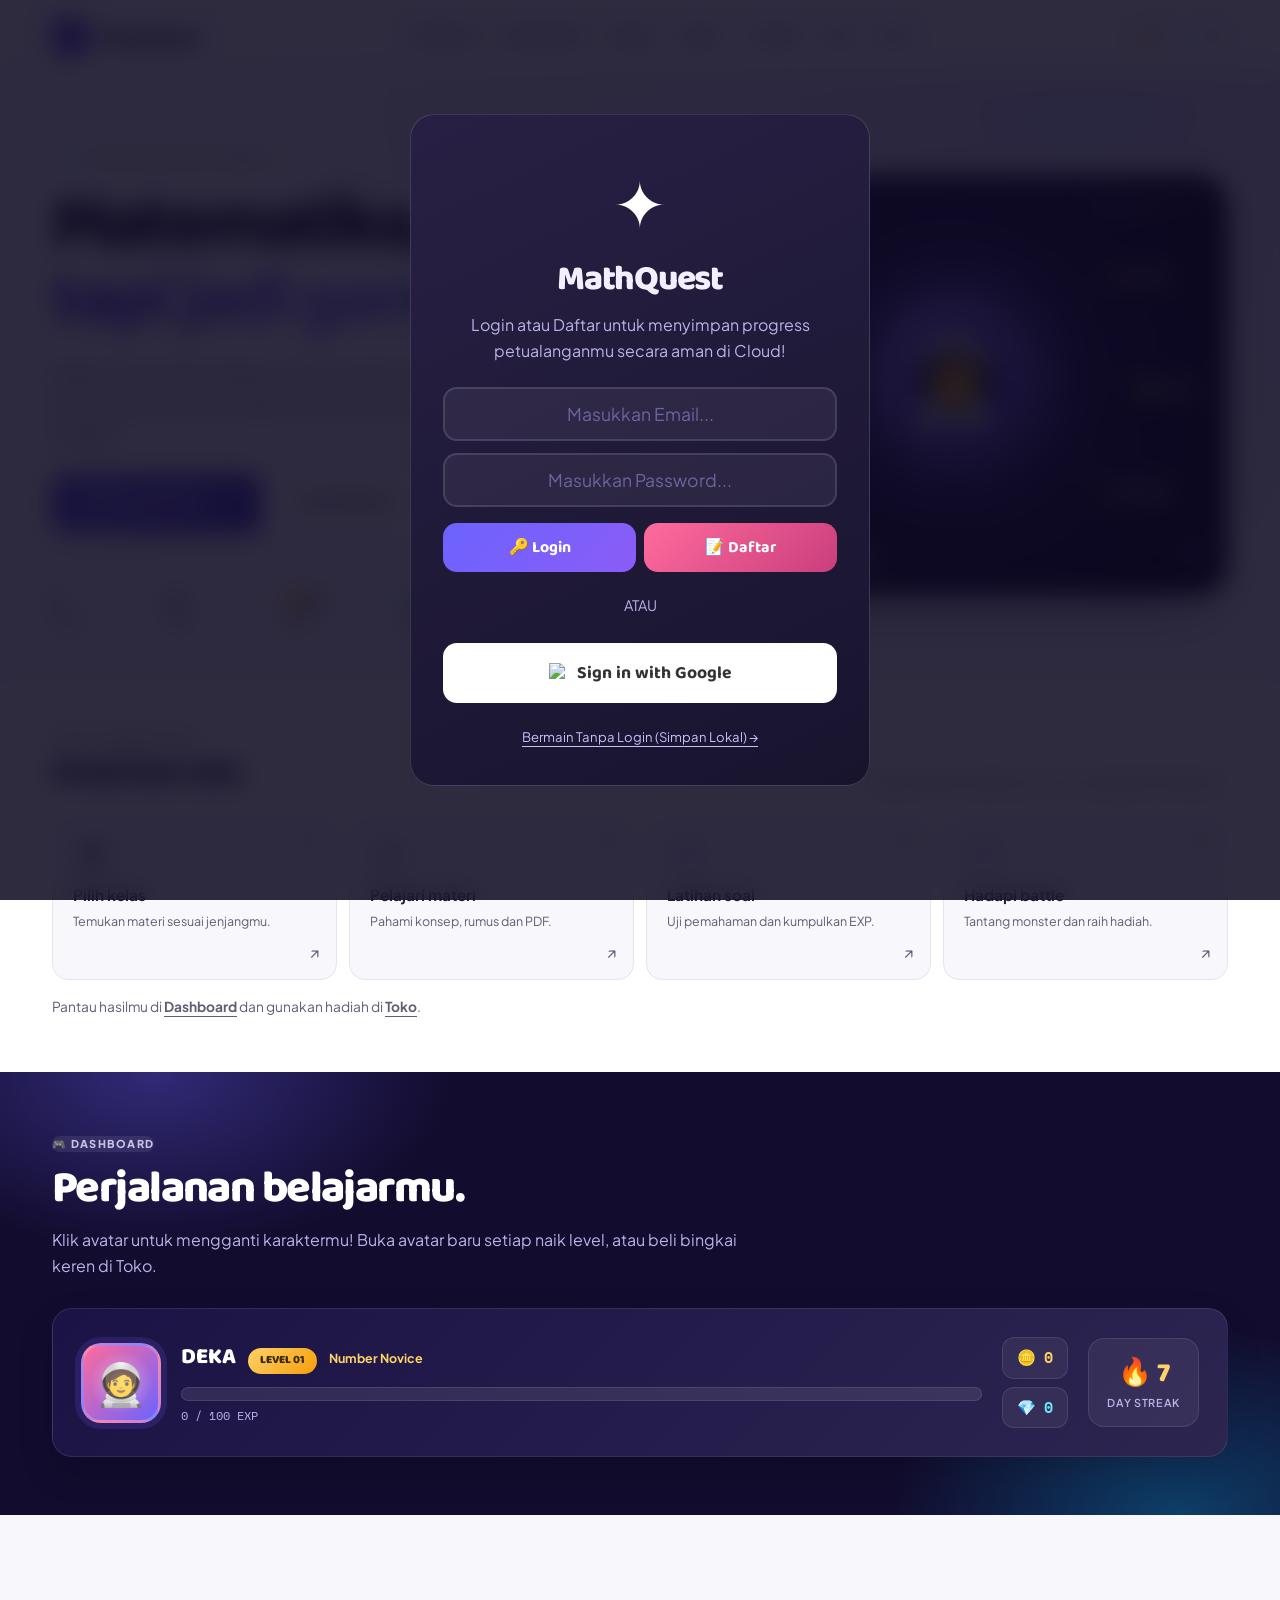
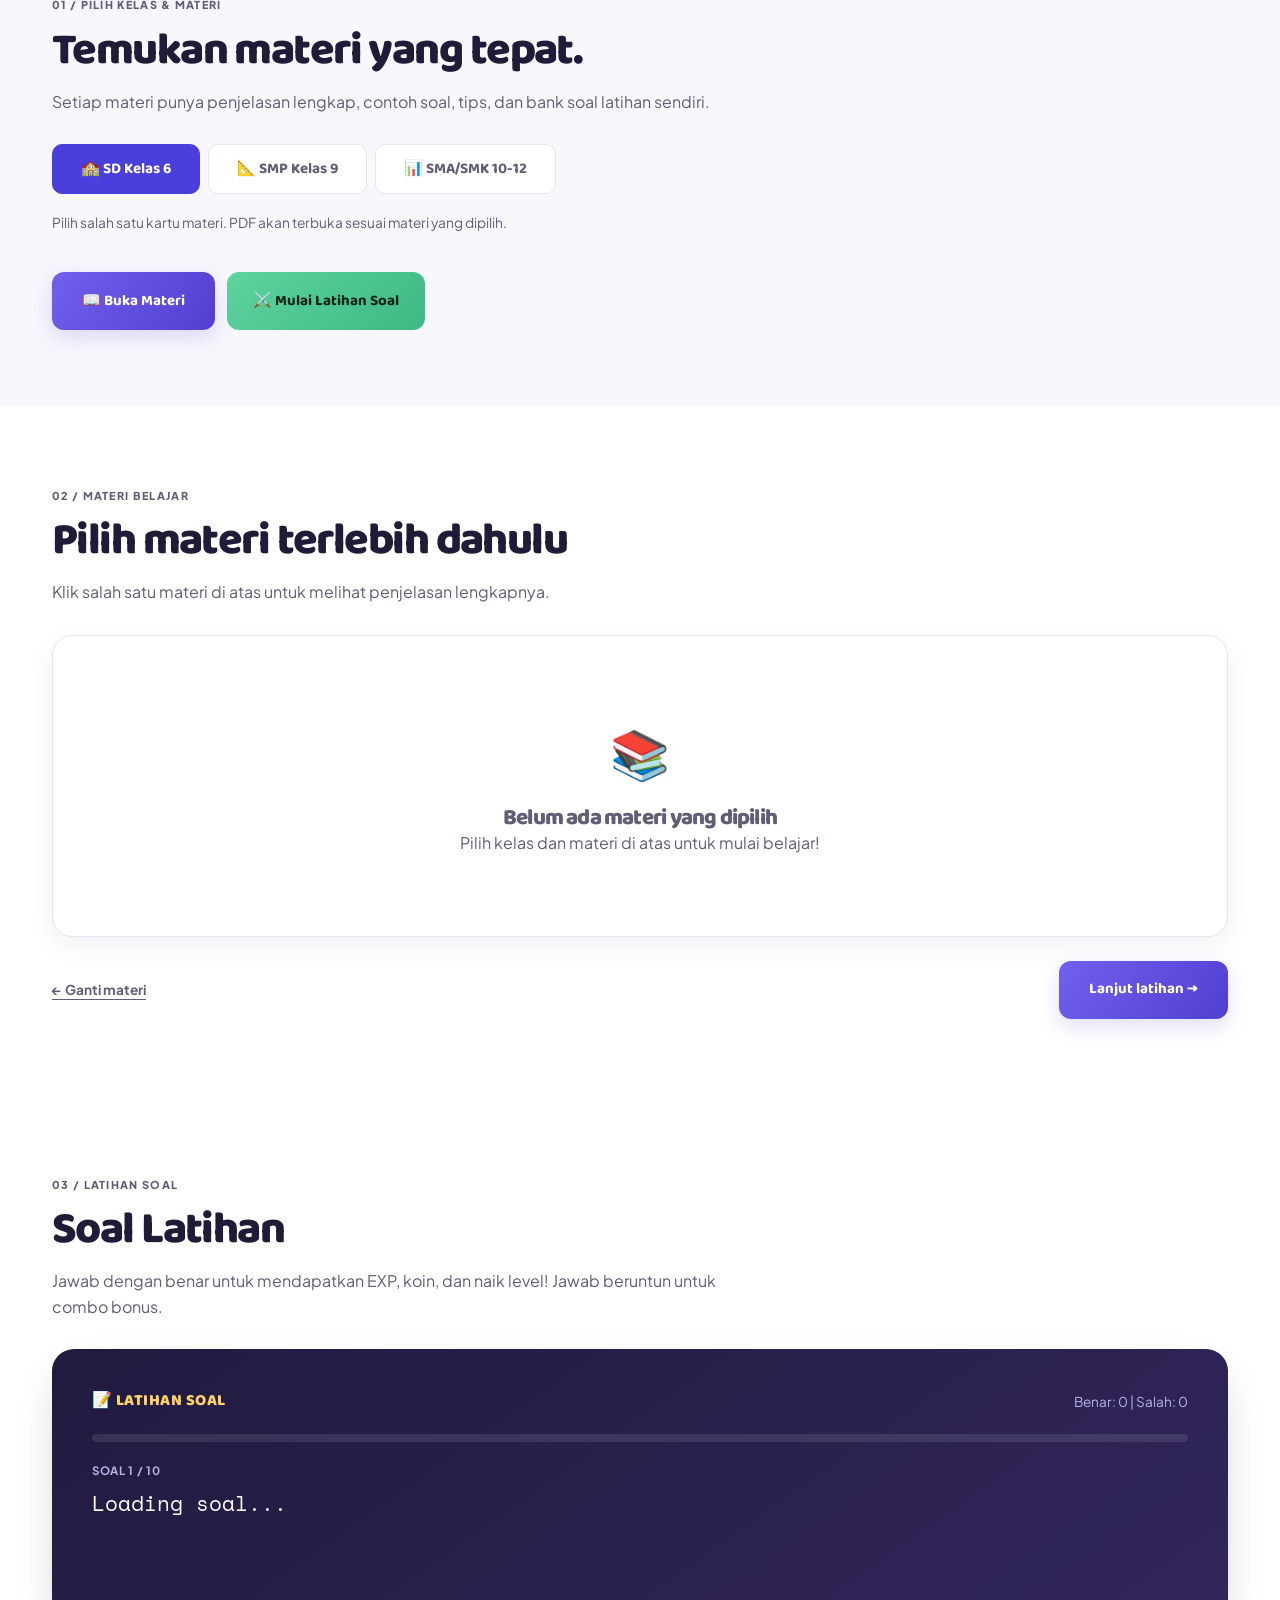
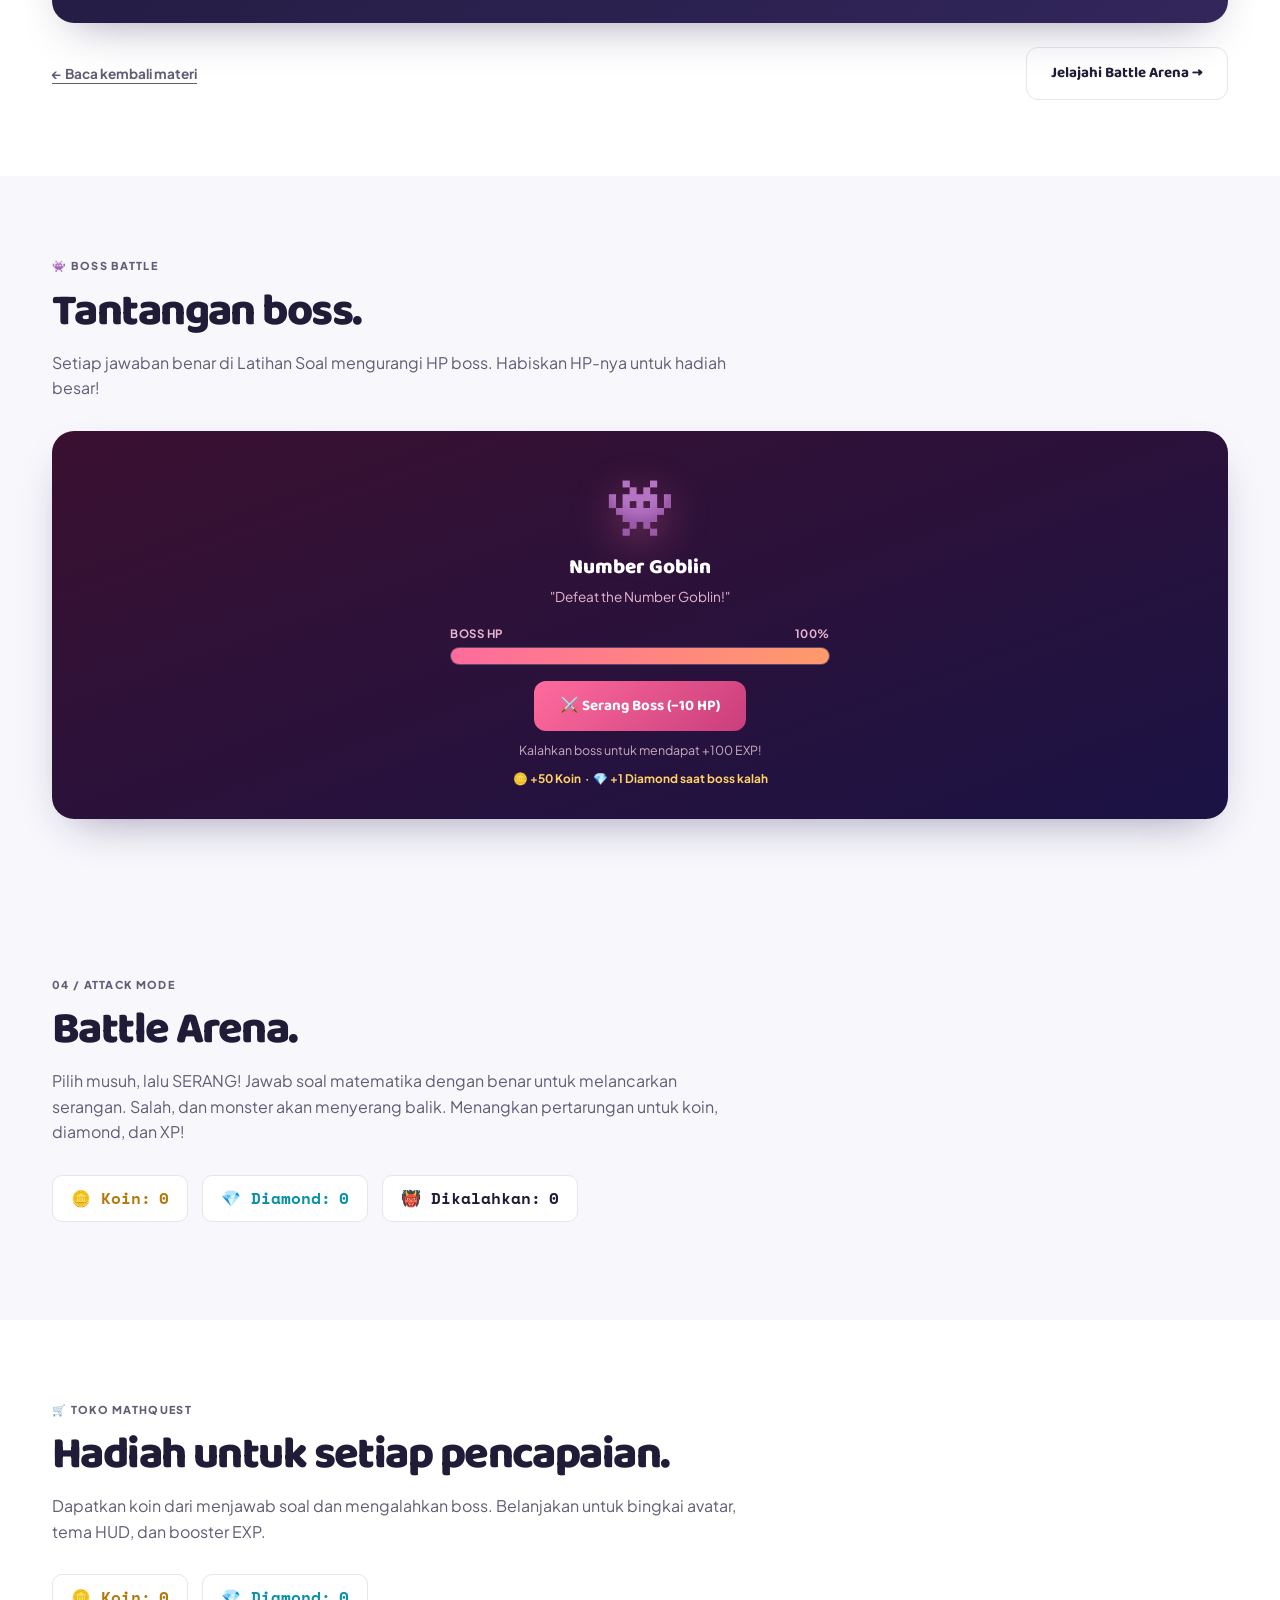
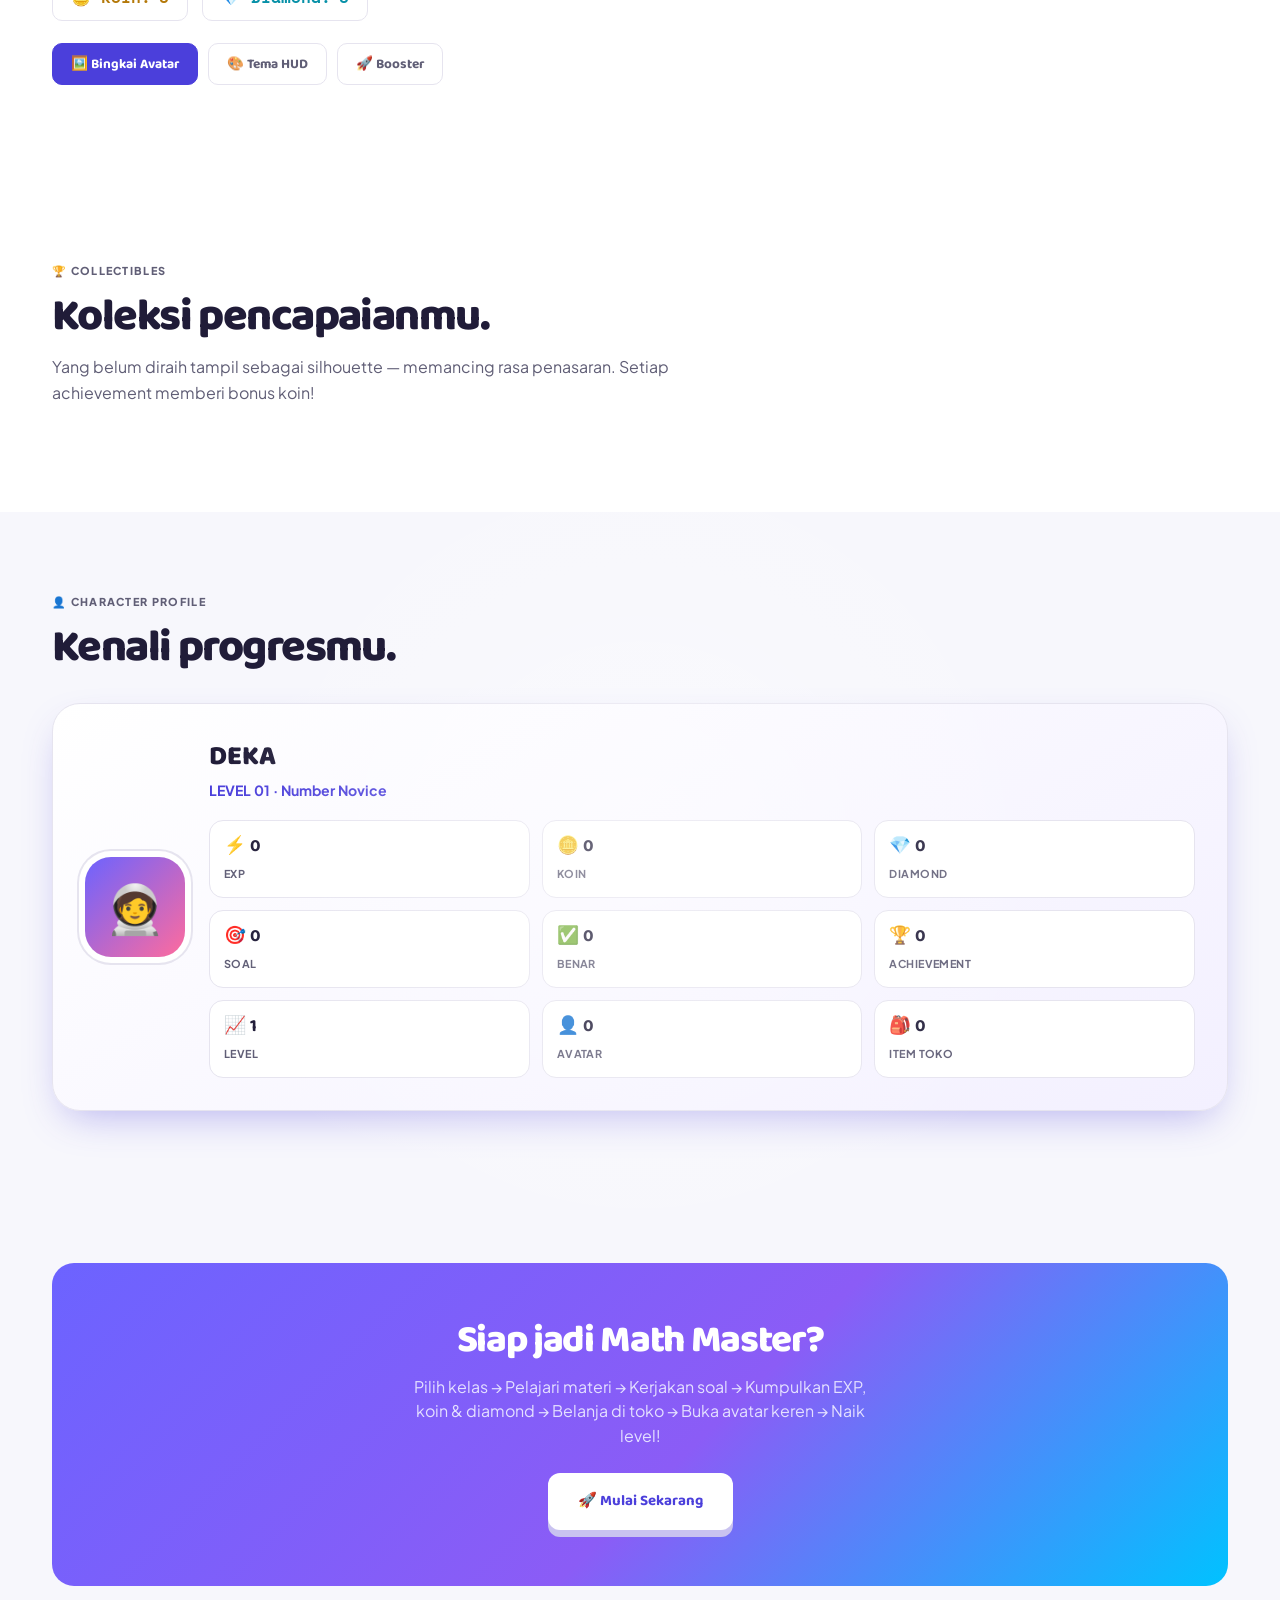
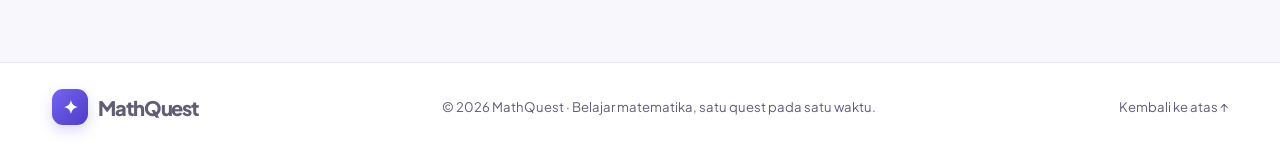
==== commit 435dbee5: "update semua" ====
--- a/index.html
+++ b/index.html
@@ -11,3187 +11,7 @@
     href="https://fonts.googleapis.com/css2?family=Baloo+2:wght@500;600;700;800&family=Plus+Jakarta+Sans:ital,wght@0,400;0,500;0,600;0,700;0,800;1,600&family=Space+Mono:wght@400;700&display=swap"
     rel="stylesheet" />
 
-  <style>
-    /* ============================================================
-           ROOT & RESET
-           ============================================================ */
-    :root {
-      --purple: #6c63ff;
-      --purple-dark: #4b3fdb;
-      --blue: #00c2ff;
-      --yellow: #ffd166;
-      --pink: #ff6b9d;
-      --green: #5dd39e;
-      --orange: #ff9a6b;
-      --diamond: #6ee7f9;
-      --coin: #ffd166;
-      --ink: #1a1533;
-      --ink-soft: #4a4468;
-      --bg: #f6f4ff;
-      --bg-card: #ffffff;
-      --bg-dark: #120c2e;
-      --bg-dark-2: #1b1345;
-      --line: #e4e0fa;
-      --site-bg: #f6f4ff;
-      --site-surface: #ffffff;
-      --site-surface-2: #f3f0ff;
-      --site-strong: #120c2e;
-      --site-strong-2: #1b1345;
-      --site-text: #1a1533;
-      --site-muted: #4a4468;
-      --site-line: #e4e0fa;
-      --site-hero-a: rgba(108, 99, 255, 0.18);
-      --site-hero-b: rgba(0, 194, 255, 0.16);
-      --site-nav-bg: rgba(246, 244, 255, 0.82);
-      --radius: 22px;
-      --shadow-soft: 0 10px 30px -12px rgba(76, 63, 219, 0.25);
-      --shadow-pop: 0 16px 40px -14px rgba(76, 63, 219, 0.4);
-      font-size: 16px;
-    }
-
-    body[data-site-theme="default"] {
-      --bg: #f6f4ff;
-      --bg-card: #ffffff;
-      --bg-dark: #120c2e;
-      --bg-dark-2: #1b1345;
-      --ink: #1a1533;
-      --ink-soft: #4a4468;
-      --line: #e4e0fa;
-      --site-bg: #f6f4ff;
-      --site-surface: #ffffff;
-      --site-surface-2: #f3f0ff;
-      --site-strong: #120c2e;
-      --site-strong-2: #1b1345;
-      --site-text: #1a1533;
-      --site-muted: #4a4468;
-      --site-line: #e4e0fa;
-      --site-hero-a: rgba(108, 99, 255, 0.18);
-      --site-hero-b: rgba(0, 194, 255, 0.16);
-      --site-nav-bg: rgba(246, 244, 255, 0.82);
-    }
-
-    body[data-site-theme="bronze"],
-    body[data-site-theme="ember"] {
-      --bg: #fff2de;
-      --bg-card: #fffaf2;
-      --bg-dark: #2a1d16;
-      --bg-dark-2: #4b2f22;
-      --ink: #2f2019;
-      --ink-soft: #6e4d3c;
-      --line: #f1d1af;
-      --site-bg: #fff2de;
-      --site-surface: #fffaf2;
-      --site-surface-2: #feedd9;
-      --site-strong: #2a1d16;
-      --site-strong-2: #4b2f22;
-      --site-text: #2f2019;
-      --site-muted: #6e4d3c;
-      --site-line: #f1d1af;
-      --site-hero-a: rgba(205, 127, 50, 0.2);
-      --site-hero-b: rgba(255, 167, 96, 0.18);
-      --site-nav-bg: rgba(255, 242, 222, 0.82);
-    }
-
-    body[data-site-theme="silver"],
-    body[data-site-theme="steel"] {
-      --bg: #edf4ff;
-      --bg-card: #ffffff;
-      --bg-dark: #182236;
-      --bg-dark-2: #2e405d;
-      --ink: #1a2538;
-      --ink-soft: #546884;
-      --line: #dfeaf8;
-      --site-bg: #edf4ff;
-      --site-surface: #ffffff;
-      --site-surface-2: #eef6ff;
-      --site-strong: #182236;
-      --site-strong-2: #2e405d;
-      --site-text: #1a2538;
-      --site-muted: #546884;
-      --site-line: #dfeaf8;
-      --site-hero-a: rgba(118, 149, 202, 0.19);
-      --site-hero-b: rgba(163, 197, 255, 0.15);
-      --site-nav-bg: rgba(237, 244, 255, 0.8);
-    }
-
-    body[data-site-theme="gold"],
-    body[data-site-theme="royal"] {
-      --bg: #fff8df;
-      --bg-card: #fffdf5;
-      --bg-dark: #382915;
-      --bg-dark-2: #5d3d1c;
-      --ink: #2f2108;
-      --ink-soft: #6a5024;
-      --line: #f7e6a6;
-      --site-bg: #fff8df;
-      --site-surface: #fffdf5;
-      --site-surface-2: #fff1b9;
-      --site-strong: #382915;
-      --site-strong-2: #5d3d1c;
-      --site-text: #2f2108;
-      --site-muted: #6a5024;
-      --site-line: #f7e6a6;
-      --site-hero-a: rgba(255, 209, 102, 0.25);
-      --site-hero-b: rgba(245, 158, 11, 0.18);
-      --site-nav-bg: rgba(255, 248, 223, 0.8);
-    }
-
-    body[data-site-theme="rainbow"],
-    body[data-site-theme="cyber"] {
-      --bg: #070b17;
-      --bg-card: #0e1730;
-      --bg-dark: #050914;
-      --bg-dark-2: #121a2f;
-      --ink: #eaf3ff;
-      --ink-soft: #b7c4ef;
-      --line: rgba(93, 211, 158, 0.28);
-      --site-bg: #070b17;
-      --site-surface: #0f172a;
-      --site-surface-2: #1a2643;
-      --site-strong: #050914;
-      --site-strong-2: #121a2f;
-      --site-text: #eaf3ff;
-      --site-muted: #b7c4ef;
-      --site-line: rgba(93, 211, 158, 0.28);
-      --site-hero-a: rgba(108, 99, 255, 0.35);
-      --site-hero-b: rgba(0, 194, 255, 0.25);
-      --site-nav-bg: rgba(9, 12, 24, 0.84);
-    }
-
-    body[data-site-theme="rainbow"] {
-      --bg: #f8f3ff;
-      --bg-card: #ffffff;
-      --bg-dark: #1e113d;
-      --bg-dark-2: #3f256c;
-      --ink: #1d1438;
-      --ink-soft: #56467d;
-      --line: #ead7ff;
-      --site-bg: #f8f3ff;
-      --site-surface: #ffffff;
-      --site-surface-2: #f1eafc;
-      --site-strong: #1e113d;
-      --site-strong-2: #3f256c;
-      --site-text: #1d1438;
-      --site-muted: #56467d;
-      --site-line: #ead7ff;
-      --site-hero-a: rgba(255, 107, 157, 0.18);
-      --site-hero-b: rgba(0, 194, 255, 0.18);
-      --site-nav-bg: rgba(248, 243, 255, 0.8);
-    }
-
-    body[data-site-theme="ember"] {
-      background:
-        radial-gradient(circle at top,
-          rgba(255, 152, 85, 0.28),
-          transparent 32%),
-        linear-gradient(180deg, #fffaf3 0%, #ffe5c7 44%, #f7d9b2 100%);
-      background-attachment: fixed;
-    }
-
-    body[data-site-theme="steel"] {
-      background:
-        radial-gradient(circle at top,
-          rgba(118, 149, 202, 0.2),
-          transparent 32%),
-        linear-gradient(180deg, #f4f8ff 0%, #dfeaf8 48%, #cdddf7 100%);
-      background-attachment: fixed;
-    }
-
-    body[data-site-theme="royal"] {
-      background:
-        radial-gradient(circle at top,
-          rgba(255, 210, 102, 0.32),
-          transparent 30%),
-        linear-gradient(180deg, #fffef8 0%, #fff0af 46%, #f6d064 100%);
-      background-attachment: fixed;
-    }
-
-    body[data-site-theme="cyber"] {
-      background:
-        radial-gradient(circle at top,
-          rgba(108, 99, 255, 0.34),
-          transparent 26%),
-        radial-gradient(circle at bottom right,
-          rgba(34, 211, 238, 0.23),
-          transparent 32%),
-        linear-gradient(180deg, #080d18 0%, #0d1328 40%, #070b17 100%);
-      background-attachment: fixed;
-    }
-
-    body[data-site-theme="ember"] .hero,
-    body[data-site-theme="steel"] .hero,
-    body[data-site-theme="royal"] .hero,
-    body[data-site-theme="cyber"] .hero {
-      position: relative;
-    }
-
-    body[data-site-theme="ember"] .hero::before,
-    body[data-site-theme="steel"] .hero::before,
-    body[data-site-theme="royal"] .hero::before,
-    body[data-site-theme="cyber"] .hero::before {
-      content: "";
-      position: absolute;
-      inset: 24px 5% auto 5%;
-      height: 360px;
-      border-radius: 36px;
-      background: linear-gradient(135deg,
-          rgba(255, 255, 255, 0.18),
-          transparent 60%);
-      pointer-events: none;
-    }
-
-    body[data-site-theme="cyber"] .topnav .wrap,
-    body[data-site-theme="cyber"] .hud-card,
-    body[data-site-theme="cyber"] .shop-item,
-    body[data-site-theme="cyber"] .material-card,
-    body[data-site-theme="cyber"] .section {
-      box-shadow:
-        0 0 0 1px rgba(140, 160, 255, 0.18),
-        0 20px 38px rgba(5, 9, 20, 0.34);
-    }
-
-    body[data-site-theme="royal"] .btn-primary,
-    body[data-site-theme="royal"] .btn-success,
-    body[data-site-theme="royal"] .shop-item button,
-    body[data-site-theme="royal"] .quiz-next-btn {
-      box-shadow: 0 12px 28px rgba(255, 190, 66, 0.28);
-    }
-
-    body[data-site-theme="cyber"] .btn-primary,
-    body[data-site-theme="cyber"] .btn-success,
-    body[data-site-theme="cyber"] .shop-item button,
-    body[data-site-theme="cyber"] .quiz-next-btn {
-      box-shadow:
-        0 0 18px rgba(108, 99, 255, 0.42),
-        0 18px 32px rgba(62, 91, 255, 0.2);
-    }
-
-    body[data-site-theme="malam"] {
-      --bg: #0d1224;
-      --bg-card: #171d31;
-      --bg-dark: #070d1b;
-      --bg-dark-2: #101b30;
-      --ink: #eef2ff;
-      --ink-soft: #b7bfdc;
-      --line: rgba(145, 158, 203, 0.28);
-      --site-bg: #0d1224;
-      --site-surface: #171d31;
-      --site-surface-2: #101b30;
-      --site-strong: #070d1b;
-      --site-strong-2: #101b30;
-      --site-text: #eef2ff;
-      --site-muted: #b7bfdc;
-      --site-line: rgba(145, 158, 203, 0.28);
-      --site-hero-a: rgba(108, 99, 255, 0.22);
-      --site-hero-b: rgba(0, 194, 255, 0.2);
-      --site-nav-bg: rgba(13, 18, 36, 0.85);
-    }
-
-    body[data-site-theme="laut"] {
-      --bg: #ebf9ff;
-      --bg-card: #ffffff;
-      --bg-dark: #0f3d52;
-      --bg-dark-2: #116b88;
-      --ink: #0a2b3d;
-      --ink-soft: #376a82;
-      --line: #d0ebf8;
-      --site-bg: #ebf9ff;
-      --site-surface: #ffffff;
-      --site-surface-2: #e3f5ff;
-      --site-strong: #0f3d52;
-      --site-strong-2: #116b88;
-      --site-text: #0a2b3d;
-      --site-muted: #376a82;
-      --site-line: #d0ebf8;
-      --site-hero-a: rgba(14, 165, 233, 0.17);
-      --site-hero-b: rgba(59, 130, 246, 0.18);
-      --site-nav-bg: rgba(235, 249, 255, 0.82);
-    }
-
-    body[data-site-theme="sunset"] {
-      --bg: #fff1e7;
-      --bg-card: #fffdfb;
-      --bg-dark: #542d25;
-      --bg-dark-2: #9d4d39;
-      --ink: #3f201d;
-      --ink-soft: #7a4b42;
-      --line: #f6d2c2;
-      --site-bg: #fff1e7;
-      --site-surface: #fffdfb;
-      --site-surface-2: #ffe7d8;
-      --site-strong: #542d25;
-      --site-strong-2: #9d4d39;
-      --site-text: #3f201d;
-      --site-muted: #7a4b42;
-      --site-line: #f6d2c2;
-      --site-hero-a: rgba(249, 115, 22, 0.2);
-      --site-hero-b: rgba(236, 72, 153, 0.16);
-      --site-nav-bg: rgba(255, 241, 231, 0.8);
-    }
-
-    body[data-site-theme="hutan"] {
-      --bg: #edf9f0;
-      --bg-card: #ffffff;
-      --bg-dark: #103126;
-      --bg-dark-2: #1f5d44;
-      --ink: #163426;
-      --ink-soft: #386856;
-      --line: #d9f2dc;
-      --site-bg: #edf9f0;
-      --site-surface: #ffffff;
-      --site-surface-2: #e4f7eb;
-      --site-strong: #103126;
-      --site-strong-2: #1f5d44;
-      --site-text: #163426;
-      --site-muted: #386856;
-      --site-line: #d9f2dc;
-      --site-hero-a: rgba(34, 197, 94, 0.18);
-      --site-hero-b: rgba(16, 185, 129, 0.2);
-      --site-nav-bg: rgba(237, 249, 240, 0.8);
-    }
-
-    * {
-      box-sizing: border-box;
-      margin: 0;
-      padding: 0;
-    }
-
-    html {
-      scroll-behavior: smooth;
-    }
-
-    body {
-      font-family: "Plus Jakarta Sans", sans-serif;
-      background: var(--site-bg);
-      color: var(--site-text);
-      overflow-x: hidden;
-      padding-bottom: 74px;
-      transition:
-        background 0.35s ease,
-        color 0.35s ease;
-    }
-
-    @media (min-width: 900px) {
-      body {
-        padding-bottom: 0;
-      }
-    }
-
-    h1,
-    h2,
-    h3,
-    .display {
-      font-family: "Baloo 2", sans-serif;
-      font-weight: 800;
-      letter-spacing: -0.01em;
-    }
-
-    .mono {
-      font-family: "Space Mono", monospace;
-    }
-
-    a {
-      text-decoration: none;
-      color: inherit;
-    }
-
-    button {
-      font-family: inherit;
-      cursor: pointer;
-      border: none;
-    }
-
-    ::selection {
-      background: var(--purple);
-      color: #fff;
-    }
-
-    @media (prefers-reduced-motion: reduce) {
-      * {
-        animation-duration: 0.001ms !important;
-        animation-iteration-count: 1 !important;
-        transition-duration: 0.001ms !important;
-      }
-    }
-
-    /* ============================================================
-           LAYOUT HELPERS
-           ============================================================ */
-    .wrap {
-      max-width: 1180px;
-      margin: 0 auto;
-      padding: 0 24px;
-    }
-
-    .section {
-      position: relative;
-      padding: 80px 0;
-    }
-
-    .eyebrow {
-      display: inline-flex;
-      align-items: center;
-      gap: 8px;
-      font-family: "Baloo 2", sans-serif;
-      font-weight: 700;
-      font-size: 0.78rem;
-      letter-spacing: 0.14em;
-      text-transform: uppercase;
-      color: var(--purple-dark);
-      background: linear-gradient(135deg, #ede9ff, #f3f0ff);
-      border: 1.5px solid var(--line);
-      padding: 7px 16px;
-      border-radius: 100px;
-      margin-bottom: 20px;
-    }
-
-    .section-head {
-      max-width: 640px;
-      margin-bottom: 48px;
-      position: relative;
-      z-index: 1;
-    }
-
-    .section-head h2 {
-      font-size: clamp(1.9rem, 3.6vw, 2.7rem);
-    }
-
-    .section-head p {
-      margin-top: 12px;
-      color: var(--ink-soft);
-      font-size: 1.05rem;
-      line-height: 1.6;
-    }
-
-    .reveal {
-      opacity: 0;
-      transform: translateY(24px);
-      transition: all 0.7s cubic-bezier(0.16, 1, 0.3, 1);
-    }
-
-    .reveal.in {
-      opacity: 1;
-      transform: translateY(0);
-    }
-
-    .btn-primary {
-      font-family: "Baloo 2", sans-serif;
-      font-weight: 700;
-      font-size: 1.02rem;
-      background: linear-gradient(135deg, var(--purple), #8b5cf6);
-      color: #fff;
-      padding: 17px 30px;
-      border-radius: 16px;
-      box-shadow:
-        0 7px 0 var(--purple-dark),
-        var(--shadow-pop);
-      transition: transform 0.12s;
-      display: inline-flex;
-      align-items: center;
-      gap: 10px;
-    }
-
-    .btn-primary:active {
-      transform: translateY(5px);
-      box-shadow: 0 2px 0 var(--purple-dark);
-    }
-
-    .btn-secondary {
-      font-family: "Baloo 2", sans-serif;
-      font-weight: 700;
-      font-size: 0.95rem;
-      background: #fff;
-      color: var(--ink);
-      padding: 14px 24px;
-      border-radius: 14px;
-      border: 2px solid var(--line);
-      transition: all 0.15s;
-      display: inline-flex;
-      align-items: center;
-      gap: 8px;
-    }
-
-    .btn-secondary:hover {
-      border-color: var(--purple);
-      color: var(--purple-dark);
-    }
-
-    .btn-success {
-      font-family: "Baloo 2", sans-serif;
-      font-weight: 700;
-      background: linear-gradient(135deg, var(--green), #3fb984);
-      color: #04241a;
-      padding: 13px 26px;
-      border-radius: 14px;
-      box-shadow: 0 6px 0 #24855f;
-    }
-
-    .btn-success:active {
-      transform: translateY(4px);
-      box-shadow: 0 2px 0 #24855f;
-    }
-
-    .btn-danger {
-      font-family: "Baloo 2", sans-serif;
-      font-weight: 700;
-      background: linear-gradient(135deg, var(--pink), #c93e7c);
-      color: #fff;
-      padding: 13px 26px;
-      border-radius: 14px;
-      box-shadow: 0 6px 0 #8f2c58;
-    }
-
-    .btn-danger:active {
-      transform: translateY(4px);
-      box-shadow: 0 2px 0 #8f2c58;
-    }
-
-    .btn-coin {
-      font-family: "Baloo 2", sans-serif;
-      font-weight: 700;
-      background: linear-gradient(135deg, var(--coin), #f59e0b);
-      color: #3d2a00;
-      padding: 11px 20px;
-      border-radius: 12px;
-      box-shadow: 0 5px 0 #b4790a;
-      font-size: 0.85rem;
-    }
-
-    .btn-coin:active {
-      transform: translateY(3px);
-      box-shadow: 0 2px 0 #b4790a;
-    }
-
-    .btn-coin:disabled {
-      opacity: 0.45;
-      cursor: not-allowed;
-      transform: none;
-    }
-
-    .hidden {
-      display: none !important;
-    }
-
-    /* ============================================================
-           ONBOARDING MODAL
-           ============================================================ */
-    .onboarding-overlay {
-      position: fixed;
-      inset: 0;
-      background: rgba(10, 6, 30, 0.85);
-      backdrop-filter: blur(12px);
-      display: flex;
-      align-items: center;
-      justify-content: center;
-      z-index: 200;
-      padding: 20px;
-    }
-
-    .onboarding-overlay.hidden {
-      display: none;
-    }
-
-    .onboarding-card {
-      background: linear-gradient(160deg, #2a1e63, #1b1345);
-      color: #fff;
-      border-radius: 32px;
-      padding: 48px 40px;
-      max-width: 460px;
-      width: 100%;
-      border: 1px solid rgba(255, 255, 255, 0.14);
-      text-align: center;
-      animation: floatIn 0.6s cubic-bezier(0.34, 1.56, 0.64, 1);
-      position: relative;
-      overflow: hidden;
-    }
-
-    @keyframes floatIn {
-      0% {
-        transform: scale(0.8) translateY(30px);
-        opacity: 0;
-      }
-
-      100% {
-        transform: scale(1) translateY(0);
-        opacity: 1;
-      }
-    }
-
-    .onboarding-card .logo-big {
-      font-size: 4rem;
-      margin-bottom: 8px;
-    }
-
-    .onboarding-card h1 {
-      font-family: "Baloo 2", sans-serif;
-      font-size: 2.2rem;
-      background: linear-gradient(100deg,
-          var(--purple),
-          var(--pink) 60%,
-          var(--blue));
-      -webkit-background-clip: text;
-      background-clip: text;
-      color: transparent;
-    }
-
-    .onboarding-card p {
-      color: #b9b3e8;
-      margin: 12px 0 24px;
-      font-size: 1rem;
-      line-height: 1.6;
-    }
-
-    .onboarding-card .input-group {
-      display: flex;
-      flex-direction: column;
-      gap: 12px;
-      align-items: center;
-    }
-
-    .onboarding-card .input-group input {
-      width: 100%;
-      padding: 14px 20px;
-      border-radius: 14px;
-      border: 2px solid rgba(255, 255, 255, 0.12);
-      background: rgba(255, 255, 255, 0.06);
-      color: #fff;
-      font-size: 1.1rem;
-      font-family: "Plus Jakarta Sans", sans-serif;
-      text-align: center;
-      transition: border-color 0.3s;
-    }
-
-    .onboarding-card .input-group input:focus {
-      outline: none;
-      border-color: var(--purple);
-    }
-
-    .onboarding-card .input-group input::placeholder {
-      color: #6a64a0;
-    }
-
-    .onboarding-card .input-group .btn-start {
-      width: 100%;
-      font-family: "Baloo 2", sans-serif;
-      font-weight: 700;
-      font-size: 1.1rem;
-      background: linear-gradient(135deg, var(--purple), #8b5cf6);
-      color: #fff;
-      padding: 16px;
-      border-radius: 14px;
-      box-shadow: 0 7px 0 var(--purple-dark);
-      transition: transform 0.12s;
-      margin-top: 4px;
-    }
-
-    .onboarding-card .input-group .btn-start:active {
-      transform: translateY(5px);
-      box-shadow: 0 2px 0 var(--purple-dark);
-    }
-
-    .onboarding-card .input-group .btn-start:disabled {
-      opacity: 0.5;
-      transform: translateY(5px);
-      box-shadow: 0 2px 0 var(--purple-dark);
-      cursor: not-allowed;
-    }
-
-    .onboarding-card .avatar-preview-wrap {
-      display: flex;
-      align-items: center;
-      justify-content: center;
-      gap: 16px;
-      margin: 12px 0 4px;
-    }
-
-    .onboarding-card .avatar-preview-wrap .preview-box {
-      font-size: 3.5rem;
-      background: linear-gradient(135deg, var(--purple), var(--pink));
-      border-radius: 50%;
-      width: 80px;
-      height: 80px;
-      display: flex;
-      align-items: center;
-      justify-content: center;
-      border: 3px solid rgba(255, 255, 255, 0.2);
-      box-shadow: 0 0 30px rgba(108, 99, 255, 0.3);
-    }
-
-    .onboarding-card .avatar-preview-wrap .preview-name {
-      font-size: 1.5rem;
-      font-weight: 700;
-      font-family: "Baloo 2", sans-serif;
-      color: #fff;
-    }
-
-    .onboarding-card .skip-option {
-      margin-top: 14px;
-      font-size: 0.82rem;
-      color: #6a64a0;
-      cursor: pointer;
-      transition: color 0.2s;
-    }
-
-    .onboarding-card .skip-option:hover {
-      color: #b9b3e8;
-    }
-
-    /* ============================================================
-           TOP NAV
-           ============================================================ */
-    .topnav {
-      position: sticky;
-      top: 0;
-      z-index: 50;
-      background: var(--site-nav-bg);
-      backdrop-filter: blur(14px);
-      border-bottom: 1px solid var(--site-line);
-    }
-
-    .topnav .wrap {
-      display: flex;
-      align-items: center;
-      justify-content: space-between;
-      height: 72px;
-    }
-
-    .logo {
-      display: flex;
-      align-items: center;
-      gap: 10px;
-      font-family: "Baloo 2", sans-serif;
-      font-weight: 800;
-      font-size: 1.35rem;
-    }
-
-    .logo-badge {
-      width: 38px;
-      height: 38px;
-      border-radius: 12px;
-      background: linear-gradient(135deg, var(--purple), var(--blue));
-      display: flex;
-      align-items: center;
-      justify-content: center;
-      color: #fff;
-      font-size: 1.15rem;
-      transform: rotate(-6deg);
-      box-shadow: var(--shadow-soft);
-    }
-
-    .navlinks {
-      display: none;
-      gap: 6px;
-      align-items: center;
-    }
-
-    @media (min-width: 900px) {
-      .navlinks {
-        display: flex;
-      }
-    }
-
-    .navlinks a {
-      font-weight: 700;
-      font-size: 0.92rem;
-      color: var(--ink-soft);
-      padding: 9px 16px;
-      border-radius: 100px;
-      transition: all 0.2s;
-    }
-
-    .navlinks a:hover {
-      background: #ede9ff;
-      color: var(--purple-dark);
-    }
-
-    .nav-wallet {
-      display: none;
-      align-items: center;
-      gap: 10px;
-      margin-right: 10px;
-    }
-
-    @media (min-width: 900px) {
-      .nav-wallet {
-        display: flex;
-      }
-    }
-
-    .wallet-chip {
-      display: flex;
-      align-items: center;
-      gap: 6px;
-      font-family: "Space Mono", monospace;
-      font-weight: 700;
-      font-size: 0.82rem;
-      background: #fff;
-      border: 1.5px solid var(--line);
-      padding: 7px 12px;
-      border-radius: 100px;
-    }
-
-    .nav-cta {
-      font-family: "Baloo 2", sans-serif;
-      font-weight: 700;
-      font-size: 0.92rem;
-      background: var(--ink);
-      color: #fff;
-      padding: 11px 22px;
-      border-radius: 100px;
-      box-shadow: 0 6px 0 #000;
-      transition: transform 0.12s;
-    }
-
-    .nav-cta:active {
-      transform: translateY(4px);
-      box-shadow: 0 2px 0 #000;
-    }
-
-    /* ============================================================
-           HERO
-           ============================================================ */
-    .hero {
-      position: relative;
-      overflow: hidden;
-      padding: 60px 0 50px;
-      background:
-        radial-gradient(600px 340px at 88% -6%,
-          rgba(0, 194, 255, 0.2),
-          transparent 60%),
-        radial-gradient(560px 360px at 8% 8%,
-          rgba(255, 107, 157, 0.16),
-          transparent 60%);
-    }
-
-    .hero-grid {
-      display: grid;
-      grid-template-columns: 1fr;
-      gap: 40px;
-      align-items: center;
-    }
-
-    @media (min-width: 980px) {
-      .hero-grid {
-        grid-template-columns: 1.05fr 0.95fr;
-      }
-    }
-
-    .hero h1 {
-      font-size: clamp(2.4rem, 5.5vw, 3.8rem);
-      line-height: 1.02;
-      color: var(--ink);
-    }
-
-    .hero h1 .accent {
-      background: linear-gradient(100deg,
-          var(--purple),
-          var(--pink) 60%,
-          var(--blue));
-      -webkit-background-clip: text;
-      background-clip: text;
-      color: transparent;
-    }
-
-    .hero p.lead {
-      margin-top: 18px;
-      font-size: 1.08rem;
-      color: var(--ink-soft);
-      max-width: 520px;
-      line-height: 1.6;
-    }
-
-    .hero-cta {
-      display: flex;
-      flex-wrap: wrap;
-      gap: 14px;
-      margin-top: 28px;
-    }
-
-    .hero-stats {
-      display: flex;
-      gap: 24px;
-      margin-top: 34px;
-      flex-wrap: wrap;
-    }
-
-    .hero-stat b {
-      display: block;
-      font-family: "Baloo 2", sans-serif;
-      font-size: 1.4rem;
-      color: var(--ink);
-    }
-
-    .hero-stat span {
-      font-size: 0.78rem;
-      color: var(--ink-soft);
-      font-weight: 600;
-    }
-
-    .hero-stage {
-      position: relative;
-      height: 380px;
-    }
-
-    .stage-blob {
-      position: absolute;
-      inset: 6% 4%;
-      border-radius: 44% 56% 58% 42% / 48% 42% 58% 52%;
-      background: linear-gradient(150deg, #ede9ff, #e4f7ff);
-      border: 2px dashed #d6cffc;
-      animation: blobmove 12s ease-in-out infinite;
-    }
-
-    @keyframes blobmove {
-
-      0%,
-      100% {
-        border-radius: 44% 56% 58% 42% / 48% 42% 58% 52%;
-      }
-
-      50% {
-        border-radius: 58% 42% 46% 54% / 40% 56% 44% 60%;
-      }
-    }
-
-    .hero-avatar {
-      position: absolute;
-      left: 50%;
-      top: 54%;
-      transform: translate(-50%, -50%);
-      width: 180px;
-      height: 180px;
-      font-size: 6rem;
-      display: flex;
-      align-items: center;
-      justify-content: center;
-      background: linear-gradient(135deg, var(--purple), var(--pink));
-      border-radius: 50%;
-      border: 4px solid #fff;
-      box-shadow: var(--shadow-pop);
-    }
-
-    .float-chip {
-      position: absolute;
-      font-family: "Baloo 2", sans-serif;
-      font-weight: 700;
-      font-size: 0.78rem;
-      background: #fff;
-      padding: 8px 14px;
-      border-radius: 12px;
-      box-shadow: var(--shadow-soft);
-      display: flex;
-      align-items: center;
-      gap: 6px;
-      border: 1px solid var(--line);
-      animation: chipfloat 5s ease-in-out infinite;
-    }
-
-    @keyframes chipfloat {
-
-      0%,
-      100% {
-        transform: translateY(0);
-      }
-
-      50% {
-        transform: translateY(-12px);
-      }
-    }
-
-    .chip-1 {
-      top: 4%;
-      left: 2%;
-      color: var(--green);
-      animation-delay: 0.2s;
-    }
-
-    .chip-2 {
-      top: 0%;
-      right: 2%;
-      color: var(--pink);
-      animation-delay: 1.1s;
-    }
-
-    .chip-3 {
-      bottom: 18%;
-      left: -2%;
-      color: #f59e0b;
-      animation-delay: 2s;
-    }
-
-    .chip-4 {
-      bottom: 0%;
-      right: 4%;
-      color: var(--purple);
-      animation-delay: 0.7s;
-    }
-
-    .chip-5 {
-      top: 40%;
-      right: -4%;
-      color: var(--blue);
-      animation-delay: 1.6s;
-    }
-
-    /* ============================================================
-           DASHBOARD HUD
-           ============================================================ */
-    .hud-section {
-      background: var(--bg-dark);
-      position: relative;
-      overflow: hidden;
-      color: #fff;
-      padding: 60px 0;
-    }
-
-    .hud-section::before {
-      content: "";
-      position: absolute;
-      inset: 0;
-      background:
-        radial-gradient(500px 300px at 12% 0%,
-          rgba(108, 99, 255, 0.35),
-          transparent 60%),
-        radial-gradient(480px 320px at 92% 100%,
-          rgba(0, 194, 255, 0.28),
-          transparent 60%);
-    }
-
-    .hud-section .section-head p {
-      color: #b9b3e8;
-    }
-
-    .hud-section .eyebrow {
-      background: rgba(255, 255, 255, 0.08);
-      border-color: rgba(255, 255, 255, 0.14);
-      color: #c9c4ff;
-    }
-
-    .hud-card {
-      position: relative;
-      z-index: 1;
-      background: linear-gradient(160deg, var(--bg-dark-2), #231a54);
-      border: 1px solid rgba(255, 255, 255, 0.09);
-      border-radius: 28px;
-      padding: 28px;
-      display: grid;
-      grid-template-columns: auto 1fr auto auto;
-      gap: 20px;
-      align-items: center;
-      box-shadow: 0 30px 60px -20px rgba(0, 0, 0, 0.5);
-      transition: background 0.4s ease;
-    }
-
-    .hud-card[data-theme="malam"] {
-      background: linear-gradient(160deg, #050512, #14142b);
-    }
-
-    .hud-card[data-theme="laut"] {
-      background: linear-gradient(160deg, #073b4c, #0e5e75);
-    }
-
-    .hud-card[data-theme="sunset"] {
-      background: linear-gradient(160deg, #7a2c4e, #c2452f);
-    }
-
-    .hud-card[data-theme="hutan"] {
-      background: linear-gradient(160deg, #0f3d2e, #1b6b4d);
-    }
-
-    @media (max-width: 760px) {
-      .hud-card {
-        grid-template-columns: 1fr;
-        text-align: center;
-      }
-    }
-
-    .hud-avatar {
-      width: 80px;
-      height: 80px;
-      border-radius: 20px;
-      background: linear-gradient(135deg, var(--pink), var(--purple));
-      display: flex;
-      align-items: center;
-      justify-content: center;
-      font-size: 2.6rem;
-      border: 3px solid rgba(255, 255, 255, 0.18);
-      box-shadow: 0 0 0 6px rgba(108, 99, 255, 0.15);
-      cursor: pointer;
-      transition: transform 0.2s;
-      position: relative;
-      margin: 0 auto;
-      overflow: hidden;
-    }
-
-    .hud-avatar::before,
-    .profile-avatar::before {
-      content: "";
-      position: absolute;
-      inset: -25%;
-      background: radial-gradient(circle,
-          rgba(255, 255, 255, 0.6),
-          transparent 40%);
-      opacity: 0.6;
-      animation: frameGlow 4s ease-in-out infinite alternate;
-    }
-
-    .hud-avatar:hover {
-      transform: scale(1.05);
-    }
-
-    .hud-avatar .lock-badge {
-      position: absolute;
-      top: -6px;
-      right: -6px;
-      font-size: 0.7rem;
-      background: rgba(0, 0, 0, 0.7);
-      border-radius: 50%;
-      padding: 2px 4px;
-      line-height: 1;
-    }
-
-    /* Avatar frames (shop cosmetics) */
-    .frame-perunggu {
-      border: 4px solid #d8893a !important;
-      background: linear-gradient(135deg,
-          #fff0df,
-          #f0b76f 22%,
-          #d8893a 55%,
-          #7a4218) !important;
-      box-shadow:
-        0 0 0 4px rgba(216, 137, 58, 0.18),
-        0 18px 34px rgba(168, 92, 29, 0.32),
-        inset 0 0 20px rgba(255, 255, 255, 0.2),
-        0 0 24px rgba(255, 157, 77, 0.2) !important;
-    }
-
-    .frame-perunggu::after,
-    .frame-perak::after,
-    .frame-emas::after,
-    .frame-pelangi::after {
-      content: "";
-      position: absolute;
-      inset: -10%;
-      background: linear-gradient(120deg,
-          transparent 30%,
-          rgba(255, 255, 255, 0.8) 50%,
-          transparent 70%);
-      transform: translateX(-120%) rotate(12deg);
-      animation: frameShine 3.2s ease-in-out infinite;
-    }
-
-    .frame-perak {
-      border: 4px solid #dde6f5 !important;
-      background: linear-gradient(135deg,
-          #f9fbff,
-          #dfeafc 25%,
-          #bfccd8 55%,
-          #6e7e94) !important;
-      box-shadow:
-        0 0 0 4px rgba(176, 188, 208, 0.18),
-        0 18px 34px rgba(98, 119, 147, 0.3),
-        inset 0 0 20px rgba(255, 255, 255, 0.28),
-        0 0 24px rgba(180, 195, 255, 0.18) !important;
-    }
-
-    .frame-emas {
-      border: 4px solid #ffd54a !important;
-      background: linear-gradient(135deg,
-          #fffce3,
-          #ffe682 18%,
-          #f7c948 42%,
-          #d08800 70%,
-          #7a5200) !important;
-      box-shadow:
-        0 0 0 5px rgba(255, 213, 74, 0.18),
-        0 0 28px rgba(255, 208, 74, 0.45),
-        0 20px 42px rgba(201, 135, 0, 0.34),
-        inset 0 0 20px rgba(255, 255, 255, 0.4) !important;
-    }
-
-    .frame-pelangi {
-      border: 4px solid transparent !important;
-      background:
-        linear-gradient(135deg,
-          rgba(255, 255, 255, 0.8),
-          rgba(255, 255, 255, 0.1)),
-        conic-gradient(from 0deg,
-          #ff5ea8,
-          #ffd166,
-          #5dd39e,
-          #21d4fd,
-          #6c63ff,
-          #ff5ea8) !important;
-      background-origin: border-box !important;
-      background-clip: padding-box, border-box !important;
-      box-shadow:
-        0 0 0 5px rgba(168, 85, 247, 0.14),
-        0 0 32px rgba(108, 99, 255, 0.45),
-        0 0 52px rgba(34, 211, 238, 0.2),
-        0 16px 34px rgba(255, 107, 157, 0.32),
-        inset 0 0 20px rgba(255, 255, 255, 0.35) !important;
-      animation: rainbowspin 4s linear infinite;
-    }
-
-    @keyframes rainbowspin {
-      0% {
-        filter: hue-rotate(0deg) saturate(1.15);
-      }
-
-      100% {
-        filter: hue-rotate(360deg) saturate(1.3);
-      }
-    }
-
-    @keyframes frameGlow {
-      0% {
-        transform: scale(0.9) translateY(4px);
-        opacity: 0.3;
-      }
-
-      100% {
-        transform: scale(1.15) translateY(-4px);
-        opacity: 0.75;
-      }
-    }
-
-    @keyframes frameShine {
-      0% {
-        transform: translateX(-130%) rotate(12deg);
-      }
-
-      40%,
-      100% {
-        transform: translateX(130%) rotate(12deg);
-      }
-    }
-
-    .hud-mid .name-row {
-      display: flex;
-      align-items: baseline;
-      gap: 12px;
-      flex-wrap: wrap;
-    }
-
-    @media (max-width: 760px) {
-      .hud-mid .name-row {
-        justify-content: center;
-      }
-    }
-
-    .hud-mid .name {
-      font-family: "Baloo 2", sans-serif;
-      font-weight: 800;
-      font-size: 1.4rem;
-    }
-
-    .hud-mid .title-tag {
-      font-size: 0.78rem;
-      color: var(--yellow);
-      font-weight: 700;
-    }
-
-    .level-pill {
-      font-family: "Baloo 2", sans-serif;
-      font-weight: 800;
-      font-size: 0.72rem;
-      background: linear-gradient(135deg, var(--yellow), #f59e0b);
-      color: #3d2a00;
-      padding: 4px 12px;
-      border-radius: 100px;
-    }
-
-    .exp-track {
-      margin-top: 12px;
-      height: 14px;
-      border-radius: 100px;
-      background: rgba(255, 255, 255, 0.09);
-      overflow: hidden;
-      position: relative;
-      border: 1px solid rgba(255, 255, 255, 0.1);
-    }
-
-    .exp-fill {
-      height: 100%;
-      width: 0%;
-      border-radius: 100px;
-      background: linear-gradient(90deg, var(--blue), var(--purple));
-      box-shadow: 0 0 16px rgba(0, 194, 255, 0.7);
-      transition: width 1.4s cubic-bezier(0.16, 1, 0.3, 1);
-      position: relative;
-    }
-
-    .exp-fill::after {
-      content: "";
-      position: absolute;
-      inset: 0;
-      background: linear-gradient(90deg,
-          transparent,
-          rgba(255, 255, 255, 0.5),
-          transparent);
-      width: 40%;
-      animation: shine 2.2s ease-in-out infinite;
-    }
-
-    @keyframes shine {
-      0% {
-        transform: translateX(-120%);
-      }
-
-      100% {
-        transform: translateX(340%);
-      }
-    }
-
-    .exp-label {
-      margin-top: 6px;
-      font-size: 0.75rem;
-      color: #b9b3e8;
-      font-family: "Space Mono", monospace;
-    }
-
-    .hud-streak {
-      text-align: center;
-      background: rgba(255, 255, 255, 0.06);
-      border-radius: 16px;
-      padding: 14px 18px;
-      border: 1px solid rgba(255, 255, 255, 0.1);
-    }
-
-    .hud-streak .num {
-      font-family: "Baloo 2", sans-serif;
-      font-size: 1.7rem;
-      font-weight: 800;
-      color: var(--yellow);
-    }
-
-    .hud-streak .lbl {
-      font-size: 0.68rem;
-      color: #b9b3e8;
-      font-weight: 600;
-      text-transform: uppercase;
-      letter-spacing: 0.06em;
-    }
-
-    .hud-wallet {
-      display: flex;
-      flex-direction: column;
-      gap: 8px;
-    }
-
-    .hud-wallet .wchip {
-      display: flex;
-      align-items: center;
-      gap: 8px;
-      background: rgba(255, 255, 255, 0.06);
-      border: 1px solid rgba(255, 255, 255, 0.1);
-      border-radius: 12px;
-      padding: 8px 14px;
-      font-family: "Space Mono", monospace;
-      font-weight: 700;
-      font-size: 0.95rem;
-      justify-content: center;
-    }
-
-    .hud-wallet .wchip.coin {
-      color: var(--coin);
-    }
-
-    .hud-wallet .wchip.diamond {
-      color: var(--diamond);
-    }
-
-    /* ============================================================
-           FLOATING COIN GAIN
-           ============================================================ */
-    .coin-pop {
-      position: fixed;
-      z-index: 130;
-      font-family: "Baloo 2", sans-serif;
-      font-weight: 800;
-      font-size: 1.1rem;
-      color: var(--coin);
-      pointer-events: none;
-      animation: coinpop 1.1s ease-out forwards;
-      text-shadow: 0 2px 6px rgba(0, 0, 0, 0.35);
-    }
-
-    @keyframes coinpop {
-      0% {
-        transform: translateY(0) scale(0.6);
-        opacity: 0;
-      }
-
-      15% {
-        transform: translateY(-6px) scale(1.1);
-        opacity: 1;
-      }
-
-      100% {
-        transform: translateY(-70px) scale(1);
-        opacity: 0;
-      }
-    }
-
-    /* ============================================================
-           CLASS SELECTOR
-           ============================================================ */
-    .class-selector {
-      display: flex;
-      gap: 12px;
-      flex-wrap: wrap;
-      margin-top: 16px;
-    }
-
-    .class-btn {
-      font-family: "Baloo 2", sans-serif;
-      font-weight: 700;
-      padding: 12px 28px;
-      border-radius: 14px;
-      border: 2px solid var(--line);
-      background: #fff;
-      color: var(--ink-soft);
-      transition: all 0.2s;
-      font-size: 0.95rem;
-    }
-
-    .class-btn:hover {
-      border-color: var(--purple);
-      color: var(--purple-dark);
-    }
-
-    .class-btn.active {
-      border-color: var(--purple);
-      background: var(--purple);
-      color: #fff;
-      box-shadow: var(--shadow-soft);
-    }
-
-    .class-btn .emoji {
-      margin-right: 6px;
-    }
-
-    /* ============================================================
-           MATERIAL SELECTOR
-           ============================================================ */
-    .material-grid {
-      display: grid;
-      grid-template-columns: repeat(auto-fill, minmax(200px, 1fr));
-      gap: 16px;
-      margin-top: 20px;
-    }
-
-    .material-card {
-      background: #fff;
-      border: 2px solid var(--line);
-      border-radius: 16px;
-      padding: 20px;
-      text-align: center;
-      transition: all 0.2s;
-      cursor: pointer;
-    }
-
-    .material-card:hover {
-      border-color: var(--purple);
-      transform: translateY(-4px);
-      box-shadow: var(--shadow-soft);
-    }
-
-    .material-card.active {
-      border-color: var(--purple);
-      background: #ede9ff;
-    }
-
-    .material-card .icon {
-      font-size: 2rem;
-      margin-bottom: 8px;
-    }
-
-    .material-card h4 {
-      font-family: "Baloo 2", sans-serif;
-      font-size: 1rem;
-      margin-bottom: 4px;
-    }
-
-    .material-card p {
-      font-size: 0.78rem;
-      color: var(--ink-soft);
-    }
-
-    .material-card .badge {
-      display: inline-block;
-      font-size: 0.65rem;
-      font-weight: 700;
-      padding: 2px 12px;
-      border-radius: 100px;
-      margin-top: 8px;
-    }
-
-    .badge-sd {
-      background: #d4edda;
-      color: #155724;
-    }
-
-    .badge-smp {
-      background: #fff3cd;
-      color: #856404;
-    }
-
-    .badge-sma {
-      background: #f8d7da;
-      color: #721c24;
-    }
-
-    /* ============================================================
-           MATERI BELAJAR
-           ============================================================ */
-    .materi-section {
-      background: #fff;
-      border-radius: 28px;
-      padding: 36px;
-      border: 1px solid var(--line);
-      box-shadow: var(--shadow-soft);
-      margin-top: 24px;
-    }
-
-    .materi-section .materi-header {
-      display: flex;
-      align-items: center;
-      gap: 16px;
-      margin-bottom: 16px;
-    }
-
-    .materi-section .materi-header .icon {
-      font-size: 2.5rem;
-    }
-
-    .materi-section .materi-header h2 {
-      font-family: "Baloo 2", sans-serif;
-      font-size: 1.6rem;
-    }
-
-    .materi-section .materi-body {
-      font-size: 1.05rem;
-      line-height: 1.8;
-      color: var(--ink-soft);
-    }
-
-    .materi-section .materi-body h3 {
-      font-family: "Baloo 2", sans-serif;
-      font-size: 1.2rem;
-      color: var(--ink);
-      margin: 16px 0 8px;
-    }
-
-    .materi-section .materi-body ul {
-      padding-left: 24px;
-      margin: 8px 0 12px;
-    }
-
-    .materi-section .materi-body li {
-      margin-bottom: 6px;
-    }
-
-    .materi-section .materi-body .contoh {
-      background: #f6f4ff;
-      border-left: 4px solid var(--purple);
-      padding: 16px 20px;
-      border-radius: 12px;
-      margin: 12px 0;
-    }
-
-    .materi-section .materi-body .contoh .label {
-      font-weight: 700;
-      color: var(--purple-dark);
-      font-size: 0.85rem;
-      text-transform: uppercase;
-      letter-spacing: 0.05em;
-    }
-
-    .materi-section .materi-body .rumus {
-      background: #fff6e0;
-      border: 1px solid #fce7b0;
-      padding: 16px 20px;
-      border-radius: 12px;
-      font-family: "Space Mono", monospace;
-      font-size: 1.1rem;
-      text-align: center;
-      margin: 12px 0;
-    }
-
-    .materi-section .materi-body .tip {
-      background: #e4f7ff;
-      border-left: 4px solid var(--blue);
-      padding: 12px 16px;
-      border-radius: 8px;
-      margin: 12px 0;
-      font-size: 0.95rem;
-    }
-
-    .materi-section .materi-body .salah-kaprah {
-      background: #fff0f3;
-      border-left: 4px solid var(--pink);
-      padding: 12px 16px;
-      border-radius: 8px;
-      margin: 12px 0;
-      font-size: 0.92rem;
-    }
-
-    /* ============================================================
-           QUIZ
-           ============================================================ */
-    .quiz-section {
-      background: linear-gradient(165deg, #1b1345, #2a1e63);
-      color: #fff;
-      border-radius: 28px;
-      padding: 36px;
-      position: relative;
-      overflow: hidden;
-      box-shadow: 0 30px 60px -20px rgba(0, 0, 0, 0.5);
-      margin-top: 24px;
-    }
-
-    .quiz-head {
-      display: flex;
-      justify-content: space-between;
-      align-items: center;
-      flex-wrap: wrap;
-      gap: 14px;
-      margin-bottom: 20px;
-    }
-
-    .quiz-tag {
-      font-family: "Baloo 2", sans-serif;
-      font-weight: 800;
-      letter-spacing: 0.03em;
-      font-size: 1rem;
-      color: var(--yellow);
-    }
-
-    .quiz-head-right {
-      display: flex;
-      align-items: center;
-      gap: 12px;
-      font-size: 0.85rem;
-      color: #b9b3e8;
-      flex-wrap: wrap;
-    }
-
-    .quiz-combo {
-      font-family: "Baloo 2", sans-serif;
-      font-weight: 800;
-      color: var(--orange);
-      font-size: 0.82rem;
-      background: rgba(255, 154, 107, 0.15);
-      padding: 4px 10px;
-      border-radius: 100px;
-    }
-
-    .quiz-progress {
-      height: 8px;
-      border-radius: 100px;
-      background: rgba(255, 255, 255, 0.1);
-      overflow: hidden;
-      margin-bottom: 20px;
-    }
-
-    .quiz-progress-fill {
-      height: 100%;
-      width: 0%;
-      background: linear-gradient(90deg, var(--blue), var(--green));
-      transition: width 0.6s ease;
-    }
-
-    .quiz-question-num {
-      font-size: 0.72rem;
-      color: #b9b3e8;
-      font-weight: 700;
-      letter-spacing: 0.06em;
-      text-transform: uppercase;
-      margin-bottom: 8px;
-    }
-
-    .quiz-question-text {
-      font-family: "Space Mono", monospace;
-      font-size: 1.3rem;
-      line-height: 1.5;
-      margin-bottom: 22px;
-    }
-
-    .quiz-options {
-      display: grid;
-      grid-template-columns: 1fr 1fr;
-      gap: 12px;
-    }
-
-    @media (max-width: 560px) {
-      .quiz-options {
-        grid-template-columns: 1fr;
-      }
-    }
-
-    .quiz-opt {
-      background: rgba(255, 255, 255, 0.06);
-      border: 2px solid rgba(255, 255, 255, 0.12);
-      border-radius: 14px;
-      padding: 14px 16px;
-      text-align: left;
-      color: #fff;
-      font-weight: 700;
-      font-size: 0.95rem;
-      display: flex;
-      align-items: center;
-      gap: 10px;
-      transition: all 0.18s;
-    }
-
-    .quiz-opt .k {
-      font-family: "Baloo 2", sans-serif;
-      width: 28px;
-      height: 28px;
-      border-radius: 8px;
-      background: rgba(255, 255, 255, 0.1);
-      display: flex;
-      align-items: center;
-      justify-content: center;
-      font-size: 0.78rem;
-      flex: none;
-    }
-
-    .quiz-opt:hover {
-      border-color: var(--blue);
-      background: rgba(0, 194, 255, 0.1);
-    }
-
-    .quiz-opt.correct {
-      border-color: var(--green);
-      background: rgba(93, 211, 158, 0.22);
-    }
-
-    .quiz-opt.wrong {
-      border-color: var(--pink);
-      background: rgba(255, 107, 157, 0.2);
-    }
-
-    .quiz-opt.disabled {
-      pointer-events: none;
-    }
-
-    .quiz-feedback {
-      margin-top: 18px;
-      font-family: "Baloo 2", sans-serif;
-      font-weight: 700;
-      font-size: 1rem;
-      min-height: 24px;
-      display: flex;
-      align-items: center;
-      gap: 10px;
-      flex-wrap: wrap;
-    }
-
-    .quiz-feedback.correct {
-      color: var(--green);
-    }
-
-    .quiz-feedback.wrong {
-      color: var(--pink);
-    }
-
-    .quiz-feedback .expgain {
-      font-family: "Space Mono", monospace;
-      background: rgba(93, 211, 158, 0.15);
-      padding: 2px 10px;
-      border-radius: 6px;
-      font-size: 0.8rem;
-    }
-
-    .quiz-feedback .coingain {
-      font-family: "Space Mono", monospace;
-      background: rgba(255, 209, 102, 0.18);
-      color: var(--coin);
-      padding: 2px 10px;
-      border-radius: 6px;
-      font-size: 0.8rem;
-    }
-
-    .quiz-feedback .explanation {
-      font-size: 0.85rem;
-      color: #b9b3e8;
-      font-weight: 400;
-      font-family: "Plus Jakarta Sans", sans-serif;
-      display: block;
-      width: 100%;
-      margin-top: 4px;
-      padding: 10px 14px;
-      background: rgba(255, 255, 255, 0.06);
-      border-radius: 10px;
-      border-left: 3px solid var(--yellow);
-    }
-
-    .quiz-next-btn {
-      margin-top: 16px;
-      font-family: "Baloo 2", sans-serif;
-      font-weight: 700;
-      background: var(--yellow);
-      color: #3d2a00;
-      padding: 12px 28px;
-      border-radius: 12px;
-      display: none;
-    }
-
-    .quiz-next-btn.show {
-      display: inline-flex;
-    }
-
-    .quiz-result {
-      text-align: center;
-      padding: 20px 0;
-    }
-
-    .quiz-result .big {
-      font-family: "Baloo 2", sans-serif;
-      font-size: 3rem;
-    }
-
-    .quiz-result .sub {
-      font-size: 1.1rem;
-      color: #b9b3e8;
-      margin-top: 6px;
-    }
-
-    /* ============================================================
-           SHOP
-           ============================================================ */
-    .shop-wallet-bar {
-      display: flex;
-      gap: 14px;
-      flex-wrap: wrap;
-      margin-bottom: 22px;
-    }
-
-    .shop-wallet-bar .wchip {
-      display: flex;
-      align-items: center;
-      gap: 8px;
-      font-family: "Space Mono", monospace;
-      font-weight: 700;
-      background: #fff;
-      border: 2px solid var(--line);
-      padding: 10px 18px;
-      border-radius: 100px;
-      font-size: 1rem;
-    }
-
-    .shop-wallet-bar .wchip.coin {
-      color: #b4790a;
-    }
-
-    .shop-wallet-bar .wchip.diamond {
-      color: #0891a8;
-    }
-
-    .shop-tabs {
-      display: flex;
-      gap: 10px;
-      margin-bottom: 20px;
-      flex-wrap: wrap;
-    }
-
-    .shop-tab {
-      font-family: "Baloo 2", sans-serif;
-      font-weight: 700;
-      font-size: 0.85rem;
-      padding: 9px 18px;
-      border-radius: 100px;
-      border: 2px solid var(--line);
-      background: #fff;
-      color: var(--ink-soft);
-      transition: all 0.2s;
-    }
-
-    .shop-tab.active {
-      border-color: var(--purple);
-      background: var(--purple);
-      color: #fff;
-    }
-
-    .shop-grid {
-      display: grid;
-      grid-template-columns: repeat(auto-fill, minmax(220px, 1fr));
-      gap: 16px;
-    }
-
-    .shop-item {
-      background: #fff;
-      border: 2px solid var(--line);
-      border-radius: 18px;
-      padding: 20px;
-      text-align: center;
-      transition: all 0.2s;
-    }
-
-    .shop-item:hover {
-      transform: translateY(-4px);
-      box-shadow: var(--shadow-soft);
-    }
-
-    .shop-item .icon {
-      width: 64px;
-      height: 64px;
-      border-radius: 16px;
-      background: linear-gradient(135deg, #ede9ff, #f3f0ff);
-      display: flex;
-      align-items: center;
-      justify-content: center;
-      font-size: 2.2rem;
-      margin: 0 auto 10px;
-    }
-
-    .shop-item h4 {
-      font-family: "Baloo 2", sans-serif;
-      font-size: 1rem;
-    }
-
-    .shop-item p {
-      font-size: 0.78rem;
-      color: var(--ink-soft);
-      margin: 6px 0 12px;
-      min-height: 32px;
-    }
-
-    .shop-item .price {
-      font-family: "Space Mono", monospace;
-      font-weight: 700;
-      font-size: 0.95rem;
-      margin-bottom: 10px;
-    }
-
-    .shop-item .price.coin {
-      color: #b4790a;
-    }
-
-    .shop-item .price.diamond {
-      color: #0891a8;
-    }
-
-    .shop-item .owned-tag {
-      display: inline-block;
-      font-size: 0.72rem;
-      font-weight: 700;
-      color: var(--green);
-      background: #e4f9f0;
-      padding: 4px 12px;
-      border-radius: 100px;
-      margin-bottom: 6px;
-    }
-
-    .shop-item .equipped-tag {
-      display: inline-block;
-      font-size: 0.72rem;
-      font-weight: 700;
-      color: var(--purple-dark);
-      background: #ede9ff;
-      padding: 4px 12px;
-      border-radius: 100px;
-      margin-bottom: 6px;
-    }
-
-    .shop-item button {
-      width: 100%;
-      font-family: "Baloo 2", sans-serif;
-      font-weight: 700;
-      font-size: 0.82rem;
-      padding: 10px;
-      border-radius: 10px;
-    }
-
-    .shop-item .btn-owned {
-      background: #f1effb;
-      color: var(--purple-dark);
-    }
-
-    .shop-item .btn-equipped {
-      background: var(--purple);
-      color: #fff;
-    }
-
-    /* ============================================================
-           AVATAR SELECTOR MODAL
-           ============================================================ */
-    .modal-overlay {
-      position: fixed;
-      inset: 0;
-      background: rgba(10, 6, 30, 0.72);
-      backdrop-filter: blur(6px);
-      display: none;
-      align-items: center;
-      justify-content: center;
-      z-index: 100;
-      padding: 20px;
-    }
-
-    .modal-overlay.show {
-      display: flex;
-    }
-
-    .modal-card {
-      background: linear-gradient(160deg, #2a1e63, #1b1345);
-      color: #fff;
-      border-radius: 28px;
-      padding: 40px 32px;
-      text-align: center;
-      max-width: 500px;
-      width: 100%;
-      border: 1px solid rgba(255, 255, 255, 0.14);
-      transform: scale(0.8);
-      opacity: 0;
-      transition: all 0.35s cubic-bezier(0.34, 1.56, 0.64, 1);
-      position: relative;
-      overflow: hidden;
-      max-height: 90vh;
-      overflow-y: auto;
-    }
-
-    .modal-overlay.show .modal-card {
-      transform: scale(1);
-      opacity: 1;
-    }
-
-    .modal-title {
-      font-family: "Baloo 2", sans-serif;
-      font-size: 1.5rem;
-      margin-bottom: 16px;
-    }
-
-    .modal-subtitle {
-      font-size: 0.85rem;
-      color: #b9b3e8;
-      margin-bottom: 16px;
-    }
-
-    .avatar-grid {
-      display: grid;
-      grid-template-columns: repeat(4, 1fr);
-      gap: 10px;
-      margin: 12px 0;
-    }
-
-    .avatar-option {
-      font-size: 2rem;
-      padding: 10px;
-      border-radius: 12px;
-      border: 2px solid rgba(255, 255, 255, 0.1);
-      background: rgba(255, 255, 255, 0.05);
-      transition: all 0.2s;
-      cursor: pointer;
-      position: relative;
-    }
-
-    .avatar-option:hover:not(.locked) {
-      border-color: var(--purple);
-      background: rgba(108, 99, 255, 0.2);
-    }
-
-    .avatar-option.active {
-      border-color: var(--yellow);
-      background: rgba(255, 209, 102, 0.2);
-      box-shadow: 0 0 20px rgba(255, 209, 102, 0.2);
-    }
-
-    .avatar-option.locked {
-      opacity: 0.4;
-      cursor: not-allowed;
-      filter: grayscale(1);
-    }
-
-    .avatar-option .lock-icon {
-      position: absolute;
-      top: 2px;
-      right: 4px;
-      font-size: 0.65rem;
-    }
-
-    .avatar-option .level-req {
-      display: block;
-      font-size: 0.55rem;
-      color: #b9b3e8;
-      margin-top: 2px;
-    }
-
-    .modal-close-btn {
-      margin-top: 16px;
-      font-family: "Baloo 2", sans-serif;
-      font-weight: 700;
-      background: var(--yellow);
-      color: #3d2a00;
-      padding: 12px 28px;
-      border-radius: 12px;
-      width: 100%;
-    }
-
-    .custom-avatar-section {
-      margin-top: 16px;
-      padding-top: 16px;
-      border-top: 1px solid rgba(255, 255, 255, 0.1);
-    }
-
-    .custom-avatar-section label {
-      display: block;
-      font-size: 0.85rem;
-      font-weight: 600;
-      margin-bottom: 6px;
-      color: #b9b3e8;
-    }
-
-    .custom-avatar-input {
-      display: flex;
-      gap: 8px;
-      align-items: center;
-    }
-
-    .custom-avatar-input input {
-      flex: 1;
-      padding: 10px 14px;
-      border-radius: 10px;
-      border: 2px solid rgba(255, 255, 255, 0.1);
-      background: rgba(255, 255, 255, 0.05);
-      color: #fff;
-      font-size: 1rem;
-      font-family: inherit;
-    }
-
-    .custom-avatar-input input:focus {
-      outline: none;
-      border-color: var(--purple);
-    }
-
-    .custom-avatar-input input::placeholder {
-      color: #6a64a0;
-    }
-
-    .custom-avatar-preview {
-      font-size: 2.2rem;
-      padding: 6px 12px;
-      background: rgba(255, 255, 255, 0.05);
-      border-radius: 10px;
-      border: 2px solid rgba(255, 255, 255, 0.1);
-      min-width: 56px;
-      text-align: center;
-    }
-
-    .btn-add-custom {
-      font-family: "Baloo 2", sans-serif;
-      font-weight: 700;
-      background: var(--purple);
-      color: #fff;
-      padding: 10px 18px;
-      border-radius: 10px;
-      font-size: 0.85rem;
-      transition: all 0.2s;
-    }
-
-    .btn-add-custom:hover {
-      background: var(--purple-dark);
-    }
-
-    /* ============================================================
-           LEVEL UP MODAL
-           ============================================================ */
-    .modal-level {
-      background: linear-gradient(160deg, #2a1e63, #1b1345);
-      color: #fff;
-      border-radius: 28px;
-      padding: 40px 32px;
-      text-align: center;
-      max-width: 340px;
-      width: 100%;
-      border: 1px solid rgba(255, 255, 255, 0.14);
-      transform: scale(0.8);
-      opacity: 0;
-      transition: all 0.35s cubic-bezier(0.34, 1.56, 0.64, 1);
-    }
-
-    .modal-overlay.show .modal-level {
-      transform: scale(1);
-      opacity: 1;
-    }
-
-    .modal-sparkle {
-      font-size: 1.4rem;
-      letter-spacing: 6px;
-      color: var(--yellow);
-    }
-
-    .modal-lvl {
-      font-family: "Baloo 2", sans-serif;
-      font-size: 2.4rem;
-      font-weight: 800;
-      margin: 8px 0 2px;
-    }
-
-    .modal-sub {
-      color: var(--blue);
-      font-weight: 700;
-    }
-
-    .modal-rewards {
-      margin-top: 18px;
-      display: flex;
-      flex-direction: column;
-      gap: 8px;
-      text-align: left;
-    }
-
-    .modal-rewards div {
-      background: rgba(255, 255, 255, 0.08);
-      border-radius: 10px;
-      padding: 8px 14px;
-      font-size: 0.85rem;
-      font-weight: 600;
-    }
-
-    /* ============================================================
-           ACHIEVEMENT TOAST
-           ============================================================ */
-    .ach-toast {
-      position: fixed;
-      top: 90px;
-      left: 50%;
-      transform: translateX(-50%) translateY(-20px);
-      background: linear-gradient(135deg, #2a1e63, #1b1345);
-      color: #fff;
-      border: 1px solid rgba(255, 255, 255, 0.16);
-      border-radius: 18px;
-      padding: 14px 22px;
-      display: flex;
-      align-items: center;
-      gap: 12px;
-      box-shadow: 0 20px 40px -14px rgba(0, 0, 0, 0.5);
-      z-index: 150;
-      opacity: 0;
-      pointer-events: none;
-      transition: all 0.4s cubic-bezier(0.34, 1.56, 0.64, 1);
-    }
-
-    .ach-toast.show {
-      opacity: 1;
-      transform: translateX(-50%) translateY(0);
-    }
-
-    .ach-toast .ic {
-      font-size: 1.8rem;
-    }
-
-    .ach-toast .tt {
-      font-family: "Baloo 2", sans-serif;
-      font-weight: 800;
-      font-size: 0.82rem;
-      color: var(--yellow);
-    }
-
-    .ach-toast .nm {
-      font-size: 0.95rem;
-      font-weight: 700;
-    }
-
-    .game-toast {
-      position: fixed;
-      left: 50%;
-      bottom: 30px;
-      transform: translate(-50%, 26px);
-      z-index: 220;
-      min-width: min(90vw, 420px);
-      max-width: min(92vw, 500px);
-      display: flex;
-      align-items: center;
-      gap: 14px;
-      padding: 16px 18px;
-      border-radius: 22px;
-      background: linear-gradient(135deg,
-          rgba(25, 18, 58, 0.97),
-          rgba(42, 28, 72, 0.93));
-      border: 1px solid rgba(255, 255, 255, 0.1);
-      box-shadow: 0 24px 52px rgba(17, 10, 35, 0.48);
-      opacity: 0;
-      pointer-events: none;
-      transition: all 0.38s cubic-bezier(0.16, 1, 0.3, 1);
-    }
-
-    .game-toast.show {
-      opacity: 1;
-      transform: translate(-50%, 0);
-    }
-
-    .game-toast[data-tone="success"] {
-      border-color: rgba(93, 211, 158, 0.35);
-      box-shadow: 0 24px 52px rgba(18, 111, 79, 0.38);
-    }
-
-    .game-toast[data-tone="info"] {
-      border-color: rgba(108, 99, 255, 0.38);
-      box-shadow: 0 24px 52px rgba(55, 45, 136, 0.38);
-    }
-
-    .game-toast[data-tone="warning"] {
-      border-color: rgba(255, 209, 102, 0.35);
-      box-shadow: 0 24px 52px rgba(156, 116, 16, 0.28);
-    }
-
-    .game-toast[data-tone="error"] {
-      border-color: rgba(255, 107, 157, 0.35);
-      box-shadow: 0 24px 52px rgba(128, 32, 74, 0.3);
-    }
-
-    .game-toast-icon {
-      width: 46px;
-      height: 46px;
-      border-radius: 14px;
-      display: flex;
-      align-items: center;
-      justify-content: center;
-      font-size: 1.5rem;
-      background: linear-gradient(135deg, var(--purple), var(--pink));
-      box-shadow: inset 0 0 18px rgba(255, 255, 255, 0.14);
-      flex-shrink: 0;
-    }
-
-    .game-toast-content {
-      flex: 1;
-    }
-
-    .game-toast-title {
-      font-family: "Baloo 2", sans-serif;
-      font-size: 0.9rem;
-      font-weight: 800;
-      letter-spacing: 0.08em;
-      text-transform: uppercase;
-      color: var(--yellow);
-    }
-
-    .game-toast-text {
-      font-size: 0.96rem;
-      color: #f4f0ff;
-      line-height: 1.5;
-      margin-top: 2px;
-    }
-
-    /* ============================================================
-           BOSS
-           ============================================================ */
-    .boss-card {
-      background: linear-gradient(160deg, #3a1030, #1b1345);
-      color: #fff;
-      border-radius: 28px;
-      padding: 30px;
-      text-align: center;
-      box-shadow: 0 30px 60px -20px rgba(0, 0, 0, 0.5);
-    }
-
-    .boss-emoji {
-      font-size: 3.5rem;
-      margin-bottom: 4px;
-      filter: drop-shadow(0 10px 20px rgba(255, 107, 157, 0.4));
-      animation: bossfloat 3s ease-in-out infinite;
-    }
-
-    @keyframes bossfloat {
-
-      0%,
-      100% {
-        transform: translateY(0) rotate(-2deg);
-      }
-
-      50% {
-        transform: translateY(-8px) rotate(2deg);
-      }
-    }
-
-    .boss-name {
-      font-family: "Baloo 2", sans-serif;
-      font-weight: 800;
-      font-size: 1.3rem;
-    }
-
-    .boss-sub {
-      color: #e8b6d0;
-      font-size: 0.85rem;
-      margin-top: 2px;
-      margin-bottom: 18px;
-    }
-
-    .hp-wrap {
-      max-width: 380px;
-      margin: 0 auto;
-    }
-
-    .hp-label {
-      display: flex;
-      justify-content: space-between;
-      font-size: 0.72rem;
-      font-weight: 700;
-      color: #e8b6d0;
-      margin-bottom: 4px;
-      text-transform: uppercase;
-      letter-spacing: 0.05em;
-    }
-
-    .hp-track {
-      height: 18px;
-      border-radius: 100px;
-      background: rgba(255, 255, 255, 0.1);
-      overflow: hidden;
-      border: 1px solid rgba(255, 255, 255, 0.14);
-    }
-
-    .hp-fill {
-      height: 100%;
-      width: 100%;
-      background: linear-gradient(90deg, var(--pink), #ff9a6b);
-      transition: width 0.7s cubic-bezier(0.16, 1, 0.3, 1);
-    }
-
-    .boss-note {
-      margin-top: 10px;
-      font-size: 0.78rem;
-      color: #c9a9c0;
-    }
-
-    .boss-attack-btn {
-      margin-top: 16px;
-    }
-
-    .boss-reward-note {
-      margin-top: 10px;
-      font-size: 0.74rem;
-      color: var(--coin);
-      font-weight: 700;
-    }
-
-    /* ============================================================
-           ACHIEVEMENTS
-           ============================================================ */
-    .ach-grid {
-      display: grid;
-      grid-template-columns: repeat(auto-fill, minmax(150px, 1fr));
-      gap: 16px;
-    }
-
-    .ach-card {
-      background: #fff;
-      border: 1px solid var(--line);
-      border-radius: 18px;
-      padding: 18px 14px;
-      text-align: center;
-      box-shadow: var(--shadow-soft);
-      transition: transform 0.18s;
-    }
-
-    .ach-card:hover {
-      transform: translateY(-4px);
-    }
-
-    .ach-icon {
-      font-size: 2rem;
-      margin-bottom: 6px;
-    }
-
-    .ach-card h4 {
-      font-family: "Baloo 2", sans-serif;
-      font-size: 0.88rem;
-      margin-bottom: 4px;
-    }
-
-    .ach-card p {
-      font-size: 0.72rem;
-      color: var(--ink-soft);
-      line-height: 1.4;
-    }
-
-    .ach-card .ach-reward {
-      display: block;
-      margin-top: 6px;
-      font-size: 0.68rem;
-      font-weight: 700;
-      color: var(--purple-dark);
-    }
-
-    .ach-card.locked {
-      background: #f1effb;
-    }
-
-    .ach-card.locked .ach-icon {
-      filter: grayscale(1) brightness(0.6);
-      opacity: 0.5;
-    }
-
-    .ach-card.locked h4,
-    .ach-card.locked p {
-      color: #a199cc;
-    }
-
-    /* ============================================================
-           PROFILE
-           ============================================================ */
-    .profile-card {
-      background: linear-gradient(150deg, #fff, #f3f0ff);
-      border: 1px solid var(--line);
-      border-radius: 28px;
-      padding: 32px;
-      display: grid;
-      grid-template-columns: auto 1fr;
-      gap: 24px;
-      align-items: center;
-      box-shadow: var(--shadow-pop);
-    }
-
-    @media (max-width: 700px) {
-      .profile-card {
-        grid-template-columns: 1fr;
-        text-align: center;
-        justify-items: center;
-      }
-    }
-
-    .profile-avatar {
-      width: 100px;
-      height: 100px;
-      border-radius: 26px;
-      background: linear-gradient(135deg, var(--purple), var(--pink));
-      display: flex;
-      align-items: center;
-      justify-content: center;
-      font-size: 3rem;
-      color: #fff;
-      box-shadow:
-        0 0 0 6px #fff,
-        0 0 0 8px var(--line);
-    }
-
-    .profile-name {
-      font-family: "Baloo 2", sans-serif;
-      font-size: 1.7rem;
-      font-weight: 800;
-    }
-
-    .profile-title {
-      color: var(--purple-dark);
-      font-weight: 700;
-      font-size: 0.88rem;
-      margin-top: 2px;
-    }
-
-    .profile-stats {
-      display: grid;
-      grid-template-columns: repeat(3, 1fr);
-      gap: 12px;
-      margin-top: 18px;
-    }
-
-    @media (max-width: 500px) {
-      .profile-stats {
-        grid-template-columns: repeat(2, 1fr);
-      }
-    }
-
-    .pstat {
-      background: #fff;
-      border: 1px solid var(--line);
-      border-radius: 14px;
-      padding: 12px 14px;
-    }
-
-    .pstat b {
-      display: block;
-      font-family: "Baloo 2", sans-serif;
-      font-size: 1.1rem;
-    }
-
-    .pstat span {
-      font-size: 0.68rem;
-      color: var(--ink-soft);
-      font-weight: 700;
-      text-transform: uppercase;
-      letter-spacing: 0.04em;
-    }
-
-    /* ============================================================
-           FINAL CTA
-           ============================================================ */
-    .final-cta {
-      text-align: center;
-      background: linear-gradient(135deg,
-          var(--purple),
-          #8b5cf6 55%,
-          var(--blue));
-      border-radius: 32px;
-      padding: 56px 30px;
-      color: #fff;
-      position: relative;
-      overflow: hidden;
-    }
-
-    .final-cta h2 {
-      font-size: clamp(1.7rem, 3.6vw, 2.4rem);
-    }
-
-    .final-cta p {
-      margin-top: 12px;
-      color: #e4e0ff;
-      max-width: 460px;
-      margin-inline: auto;
-    }
-
-    .final-cta .btn-primary {
-      margin-top: 24px;
-      background: #fff;
-      color: var(--purple-dark);
-      box-shadow: 0 7px 0 #c9c2f0;
-    }
-
-    footer {
-      padding: 34px 24px;
-      text-align: center;
-      color: var(--ink-soft);
-      font-size: 0.82rem;
-    }
-
-    /* ============================================================
-           MOBILE BOTTOM NAV
-           ============================================================ */
-    .bottom-nav {
-      position: fixed;
-      bottom: 0;
-      left: 0;
-      right: 0;
-      z-index: 60;
-      background: #fff;
-      border-top: 1px solid var(--line);
-      display: flex;
-      justify-content: space-around;
-      padding: 8px 4px 12px;
-      box-shadow: 0 -8px 24px rgba(76, 63, 219, 0.1);
-    }
-
-    @media (min-width: 900px) {
-      .bottom-nav {
-        display: none;
-      }
-    }
-
-    .bn-item {
-      display: flex;
-      flex-direction: column;
-      align-items: center;
-      gap: 2px;
-      font-size: 0.62rem;
-      font-weight: 700;
-      color: var(--ink-soft);
-      padding: 4px 8px;
-      border-radius: 10px;
-    }
-
-    .bn-item.active {
-      color: var(--purple);
-      background: #f1eeff;
-    }
-
-    .bn-item .ic {
-      font-size: 1.2rem;
-    }
-
-    /* ============================================================
-           CONFETTI
-           ============================================================ */
-    .confetti-piece {
-      position: fixed;
-      top: -20px;
-      width: 8px;
-      height: 8px;
-      border-radius: 2px;
-      z-index: 120;
-      pointer-events: none;
-      animation: confettifall 2.4s linear forwards;
-    }
-
-    @keyframes confettifall {
-      to {
-        transform: translateY(105vh) rotate(540deg);
-        opacity: 0.2;
-      }
-    }
-
-    /* ============================================================
-           RESPONSIVE
-           ============================================================ */
-    .section-title-center {
-      text-align: center;
-    }
-
-    .section-title-center .section-head {
-      margin-left: auto;
-      margin-right: auto;
-    }
-
-    .mt-2 {
-      margin-top: 16px;
-    }
-
-    .mt-3 {
-      margin-top: 24px;
-    }
-
-    .gap-2 {
-      gap: 12px;
-    }
-
-    .flex-wrap {
-      display: flex;
-      flex-wrap: wrap;
-    }
-
-    .items-center {
-      align-items: center;
-    }
-
-    .justify-center {
-      justify-content: center;
-    }
-
-    .text-center {
-      text-align: center;
-    }
-
-    .mathfloat {
-      position: absolute;
-      pointer-events: none;
-      font-family: "Baloo 2", sans-serif;
-      font-weight: 700;
-      color: var(--purple);
-      opacity: 0.12;
-      user-select: none;
-      animation: drift 9s ease-in-out infinite;
-    }
-
-    @keyframes drift {
-
-      0%,
-      100% {
-        transform: translateY(0) rotate(0deg);
-      }
-
-      50% {
-        transform: translateY(-18px) rotate(4deg);
-      }
-    }
-
-    .modal-card::-webkit-scrollbar {
-      width: 4px;
-    }
-
-    .modal-card::-webkit-scrollbar-track {
-      background: rgba(255, 255, 255, 0.05);
-      border-radius: 4px;
-    }
-
-    .modal-card::-webkit-scrollbar-thumb {
-      background: var(--purple);
-      border-radius: 4px;
-    }
-
-    /* ============================================================
-           BATTLE ARENA (ATTACK MODE)
-           ============================================================ */
-    .battle-wallet-bar {
-      display: flex;
-      gap: 14px;
-      flex-wrap: wrap;
-      margin-bottom: 22px;
-    }
-
-    .battle-wallet-bar .wchip {
-      display: flex;
-      align-items: center;
-      gap: 8px;
-      font-family: "Space Mono", monospace;
-      font-weight: 700;
-      background: #fff;
-      border: 2px solid var(--line);
-      padding: 10px 18px;
-      border-radius: 100px;
-      font-size: 1rem;
-    }
-
-    .battle-wallet-bar .wchip.coin {
-      color: #b4790a;
-    }
-
-    .battle-wallet-bar .wchip.diamond {
-      color: #0891a8;
-    }
-
-    .monster-grid {
-      display: grid;
-      grid-template-columns: repeat(auto-fill, minmax(210px, 1fr));
-      gap: 16px;
-    }
-
-    .monster-card {
-      background: linear-gradient(160deg, #2a1e63, #1b1345);
-      color: #fff;
-      border: 1px solid rgba(255, 255, 255, 0.1);
-      border-radius: 20px;
-      padding: 20px;
-      text-align: center;
-      transition: all 0.2s;
-      position: relative;
-      overflow: hidden;
-    }
-
-    .monster-card:not(.locked):hover {
-      transform: translateY(-4px);
-      box-shadow: var(--shadow-pop);
-      border-color: var(--pink);
-    }
-
-    .monster-card.locked {
-      opacity: 0.5;
-      filter: grayscale(0.6);
-    }
-
-    .monster-card .m-emoji {
-      font-size: 3rem;
-      margin-bottom: 6px;
-    }
-
-    .monster-card h4 {
-      font-family: "Baloo 2", sans-serif;
-      font-size: 1.05rem;
-    }
-
-    .monster-card .m-diff {
-      display: inline-block;
-      font-size: 0.65rem;
-      font-weight: 700;
-      padding: 3px 12px;
-      border-radius: 100px;
-      margin: 8px 0;
-    }
-
-    .diff-Mudah {
-      background: #d4edda;
-      color: #155724;
-    }
-
-    .diff-Sedang {
-      background: #fff3cd;
-      color: #856404;
-    }
-
-    .diff-Sulit {
-      background: #f8d7da;
-      color: #721c24;
-    }
-
-    .diff-Extreme {
-      background: #e4ccff;
-      color: #4b1d8f;
-    }
-
-    .monster-card .m-stats {
-      font-size: 0.72rem;
-      color: #b9b3e8;
-      font-family: "Space Mono", monospace;
-      margin: 6px 0 12px;
-    }
-
-    .monster-card .m-rewards {
-      font-size: 0.7rem;
-      color: var(--coin);
-      font-weight: 700;
-      margin-bottom: 12px;
-    }
-
-    .monster-card .btn-fight {
-      width: 100%;
-      font-family: "Baloo 2", sans-serif;
-      font-weight: 700;
-      background: linear-gradient(135deg, var(--pink), #c93e7c);
-      color: #fff;
-      padding: 10px;
-      border-radius: 12px;
-      font-size: 0.85rem;
-      box-shadow: 0 5px 0 #8f2c58;
-    }
-
-    .monster-card .btn-fight:active {
-      transform: translateY(3px);
-      box-shadow: 0 2px 0 #8f2c58;
-    }
-
-    .monster-card .lock-note {
-      font-size: 0.7rem;
-      color: #b9b3e8;
-      font-weight: 700;
-    }
-
-    /* Battle arena screen */
-    .battle-arena {
-      background: linear-gradient(165deg, #1b1345, #2a1e63);
-      color: #fff;
-      border-radius: 28px;
-      padding: 30px;
-      position: relative;
-      overflow: hidden;
-      box-shadow: 0 30px 60px -20px rgba(0, 0, 0, 0.5);
-    }
-
-    .battle-vs-row {
-      display: grid;
-      grid-template-columns: 1fr auto 1fr;
-      gap: 16px;
-      align-items: center;
-      margin-bottom: 22px;
-    }
-
-    @media (max-width: 640px) {
-      .battle-vs-row {
-        grid-template-columns: 1fr;
-        text-align: center;
-      }
-    }
-
-    .battle-side {
-      background: rgba(255, 255, 255, 0.05);
-      border: 1px solid rgba(255, 255, 255, 0.1);
-      border-radius: 18px;
-      padding: 18px;
-      text-align: center;
-    }
-
-    .battle-side .b-emoji {
-      font-size: 3.2rem;
-      transition: transform 0.15s;
-    }
-
-    .battle-side .b-emoji.hit {
-      animation: battleHit 0.4s ease;
-    }
-
-    @keyframes battleHit {
-      0% {
-        transform: translateX(0) scale(1);
-      }
-
-      30% {
-        transform: translateX(-10px) scale(0.92);
-        filter: brightness(1.8) saturate(2);
-      }
-
-      60% {
-        transform: translateX(8px) scale(1.04);
-      }
-
-      100% {
-        transform: translateX(0) scale(1);
-      }
-    }
-
-    .battle-side .b-name {
-      font-family: "Baloo 2", sans-serif;
-      font-weight: 800;
-      margin-top: 6px;
-      font-size: 1.05rem;
-    }
-
-    .battle-vs-label {
-      font-family: "Baloo 2", sans-serif;
-      font-weight: 800;
-      font-size: 1.3rem;
-      color: var(--yellow);
-      text-align: center;
-    }
-
-    .battle-hp-track {
-      margin-top: 10px;
-      height: 14px;
-      border-radius: 100px;
-      background: rgba(255, 255, 255, 0.1);
-      overflow: hidden;
-      border: 1px solid rgba(255, 255, 255, 0.14);
-    }
-
-    .battle-hp-fill {
-      height: 100%;
-      border-radius: 100px;
-      transition: width 0.5s cubic-bezier(0.16, 1, 0.3, 1);
-    }
-
-    .battle-hp-fill.player {
-      background: linear-gradient(90deg, var(--green), #3fb984);
-    }
-
-    .battle-hp-fill.monster {
-      background: linear-gradient(90deg, var(--pink), #ff9a6b);
-    }
-
-    .battle-hp-label {
-      font-size: 0.68rem;
-      font-family: "Space Mono", monospace;
-      color: #b9b3e8;
-      margin-top: 4px;
-    }
-
-    .battle-log {
-      text-align: center;
-      font-family: "Baloo 2", sans-serif;
-      font-weight: 700;
-      font-size: 0.95rem;
-      color: var(--yellow);
-      min-height: 22px;
-      margin-bottom: 16px;
-    }
-
-    .battle-actions {
-      display: grid;
-      grid-template-columns: repeat(3, 1fr);
-      gap: 10px;
-      margin-bottom: 6px;
-    }
-
-    @media (max-width: 560px) {
-      .battle-actions {
-        grid-template-columns: 1fr;
-      }
-    }
-
-    .battle-action-btn {
-      font-family: "Baloo 2", sans-serif;
-      font-weight: 700;
-      font-size: 0.9rem;
-      padding: 14px;
-      border-radius: 14px;
-      display: flex;
-      align-items: center;
-      justify-content: center;
-      gap: 8px;
-      transition: transform 0.12s;
-    }
-
-    .battle-action-btn:active {
-      transform: translateY(3px);
-    }
-
-    .battle-action-attack {
-      background: linear-gradient(135deg, var(--pink), #c93e7c);
-      color: #fff;
-      box-shadow: 0 5px 0 #8f2c58;
-    }
-
-    .battle-action-defend {
-      background: linear-gradient(135deg, var(--blue), #0891a8);
-      color: #fff;
-      box-shadow: 0 5px 0 #066277;
-    }
-
-    .battle-action-skill {
-      background: linear-gradient(135deg, var(--yellow), #f59e0b);
-      color: #3d2a00;
-      box-shadow: 0 5px 0 #b4790a;
-    }
-
-    .battle-action-btn:disabled {
-      opacity: 0.4;
-      cursor: not-allowed;
-      transform: none;
-    }
-
-    .skill-charge-note {
-      text-align: center;
-      font-size: 0.7rem;
-      color: #b9b3e8;
-      font-family: "Space Mono", monospace;
-      margin-bottom: 18px;
-    }
-
-    .battle-question-box {
-      background: rgba(0, 0, 0, 0.2);
-      border-radius: 18px;
-      padding: 22px;
-      margin-top: 6px;
-    }
-
-    .battle-question-text {
-      font-family: "Space Mono", monospace;
-      font-size: 1.25rem;
-      text-align: center;
-      margin-bottom: 18px;
-    }
-
-    .battle-question-options {
-      display: grid;
-      grid-template-columns: 1fr 1fr;
-      gap: 12px;
-    }
-
-    @media (max-width: 560px) {
-      .battle-question-options {
-        grid-template-columns: 1fr;
-      }
-    }
-
-    .battle-back-btn {
-      margin-top: 18px;
-      font-family: "Baloo 2", sans-serif;
-      font-weight: 700;
-      background: rgba(255, 255, 255, 0.08);
-      color: #fff;
-      padding: 10px 22px;
-      border-radius: 12px;
-      font-size: 0.85rem;
-      border: 1px solid rgba(255, 255, 255, 0.15);
-    }
-
-    .battle-result {
-      text-align: center;
-      padding: 10px 0;
-    }
-
-    .battle-result .big {
-      font-family: "Baloo 2", sans-serif;
-      font-size: 3rem;
-    }
-
-    .battle-result .sub {
-      font-size: 1.1rem;
-      color: #b9b3e8;
-      margin-top: 6px;
-    }
-
-    .battle-result .rewards-row {
-      display: flex;
-      justify-content: center;
-      gap: 14px;
-      flex-wrap: wrap;
-      margin-top: 14px;
-    }
-
-    .battle-result .rewards-row span {
-      font-family: "Space Mono", monospace;
-      font-weight: 700;
-      background: rgba(255, 255, 255, 0.08);
-      padding: 6px 14px;
-      border-radius: 100px;
-      font-size: 0.85rem;
-    }
-
-    .battle-result-actions {
-      display: flex;
-      gap: 12px;
-      justify-content: center;
-      flex-wrap: wrap;
-      margin-top: 20px;
-    }
-  </style>
+  <link rel="stylesheet" href="style.css" />
 </head>
 
 <body>
@@ -3255,7 +75,7 @@
   <!-- ===== TOP NAV ===== -->
   <nav class="topnav">
     <div class="wrap">
-      <div class="logo"><span class="logo-badge">✦</span>MathQuest</div>
+      <a href="#home" class="logo" aria-label="MathQuest — Beranda"><span class="logo-badge">✦</span>MathQuest</a>
       <div class="navlinks">
         <a href="#dashboard">Dashboard</a>
         <a href="#kelas">Kelas & Materi</a>
@@ -3283,19 +103,17 @@
   </nav>
 
   <!-- ===== HERO ===== -->
-  <header class="hero">
+  <header class="hero" id="home">
     <div class="wrap hero-grid">
       <div>
-        <span class="eyebrow">⚡ Math Adventure Platform</span>
-        <h1>MATEMATIKA,<br /><span class="accent">TAPI JADI GAME.</span></h1>
+        <span class="eyebrow expo-kicker"><span class="expo-dot"></span> PLATFORM BELAJAR INTERAKTIF</span>
+        <h1>Matematika,<br /><span class="accent">tapi jadi game.</span></h1>
         <p class="lead">
-          Pilih kelas, pelajari materi, taklukkan soal, kumpulkan EXP + koin +
-          diamond, buka avatar keren, belanja di toko, dan naik level jadi
-          Math Master!
+          Belajar matematika dengan caramu sendiri. Jelajahi materi, uji kemampuan lewat tantangan, dan raih level baru di setiap langkah.
         </p>
         <div class="hero-cta">
-          <a href="#kelas" class="btn-primary">🚀 Pilih Kelas & Materi</a>
-          <a href="#latihan" class="btn-secondary">⚔️ Mulai Latihan</a>
+          <a href="#kelas" class="btn-primary">Mulai petualangan <span aria-hidden="true">↗</span></a>
+          <a href="#alur" class="btn-secondary">Cara bermain <span aria-hidden="true">↓</span></a>
         </div>
         <div class="hero-stats">
           <div class="hero-stat">
@@ -3314,6 +132,10 @@
         </div>
       </div>
       <div class="hero-stage">
+        <div class="expo-stage-top"><span><i></i> QUEST WORLD</span><span>MATHEMATICS / 01</span></div>
+        <div class="expo-orbit orbit-a" aria-hidden="true"></div><div class="expo-orbit orbit-b" aria-hidden="true"></div>
+        <span class="expo-symbol symbol-a" aria-hidden="true">π</span><span class="expo-symbol symbol-b" aria-hidden="true">x²</span><span class="expo-symbol symbol-c" aria-hidden="true">√</span>
+        <div class="expo-stage-foot"><div><small>YOUR ADVENTURE</small><strong>Every question counts.</strong></div><span>✦</span></div>
         <div class="stage-blob"></div>
         <div class="float-chip chip-1">⚡ +10 EXP</div>
         <div class="float-chip chip-2">🔥 Streak 7</div>
@@ -3325,12 +147,27 @@
     </div>
   </header>
 
+
+  <!-- ===== PANDUAN ALUR (tampilan saja) ===== -->
+  <section class="expo-flow" id="alur" aria-labelledby="flowTitle">
+    <div class="wrap">
+      <div class="expo-flow-head"><div><span class="expo-overline">YOUR LEARNING PATH</span><h2 id="flowTitle">Mulai dari sini.</h2></div><p>Empat langkah sederhana untuk menjelajahi MathQuest.</p></div>
+      <div class="expo-steps">
+        <a class="expo-step" href="#kelas"><span class="step-no">01</span><span class="step-icon">📚</span><strong>Pilih kelas</strong><span>Temukan materi sesuai jenjangmu.</span><i>↗</i></a>
+        <a class="expo-step" href="#belajar"><span class="step-no">02</span><span class="step-icon">📖</span><strong>Pelajari materi</strong><span>Pahami konsep, rumus dan PDF.</span><i>↗</i></a>
+        <a class="expo-step" href="#latihan"><span class="step-no">03</span><span class="step-icon">✎</span><strong>Latihan soal</strong><span>Uji pemahaman dan kumpulkan EXP.</span><i>↗</i></a>
+        <a class="expo-step" href="#battle"><span class="step-no">04</span><span class="step-icon">⚔</span><strong>Hadapi battle</strong><span>Tantang monster dan raih hadiah.</span><i>↗</i></a>
+      </div>
+      <p class="expo-flow-note">Pantau hasilmu di <a href="#dashboard">Dashboard</a> dan gunakan hadiah di <a href="#toko">Toko</a>.</p>
+    </div>
+  </section>
+
   <!-- ===== DASHBOARD HUD ===== -->
   <section class="hud-section" id="dashboard">
     <div class="wrap">
       <div class="section-head reveal">
         <span class="eyebrow">🎮 Dashboard</span>
-        <h2>Progress kamu, ditampilkan seperti game HUD.</h2>
+        <h2>Perjalanan belajarmu.</h2>
         <p>
           Klik avatar untuk mengganti karaktermu! Buka avatar baru setiap naik
           level, atau beli bingkai keren di Toko.
@@ -3368,8 +205,8 @@
   <section class="section" id="kelas">
     <div class="wrap">
       <div class="section-head reveal section-title-center">
-        <span class="eyebrow">📚 Pilih Kelas & Materi</span>
-        <h2>Pilih jenjangmu, lalu pilih materi yang ingin dipelajari.</h2>
+        <span class="eyebrow">01 / PILIH KELAS & MATERI</span>
+        <h2>Temukan materi yang tepat.</h2>
         <p>
           Setiap materi punya penjelasan lengkap, contoh soal, tips, dan bank
           soal latihan sendiri.
@@ -3384,6 +221,7 @@
         <button class="class-btn" data-class="sma">📊 SMA/SMK 10-12</button>
       </div>
 
+      <p class="expo-hint">Pilih salah satu kartu materi. PDF akan terbuka sesuai materi yang dipilih.</p>
       <div class="material-grid reveal" id="materialGrid">
         <!-- Rendered by JS -->
       </div>
@@ -3403,7 +241,7 @@
   <section class="section" id="belajar" style="background: #fff; padding-top: 0">
     <div class="wrap">
       <div class="section-head reveal">
-        <span class="eyebrow">📖 Materi Belajar</span>
+        <span class="eyebrow">02 / MATERI BELAJAR</span>
         <h2 id="materiTitle">Pilih materi terlebih dahulu</h2>
         <p id="materiSub">
           Klik salah satu materi di atas untuk melihat penjelasan lengkapnya.
@@ -3421,6 +259,7 @@
           <p>Pilih kelas dan materi di atas untuk mulai belajar!</p>
         </div>
       </div>
+      <div class="expo-next"><a href="#kelas">← Ganti materi</a><a href="#latihan" class="btn-primary">Lanjut latihan →</a></div>
     </div>
   </section>
 
@@ -3428,7 +267,7 @@
   <section class="section" id="latihan" style="background: #fff; padding-top: 0">
     <div class="wrap">
       <div class="section-head reveal">
-        <span class="eyebrow">⚔️ Latihan Soal</span>
+        <span class="eyebrow">03 / LATIHAN SOAL</span>
         <h2 id="latihanTitle">Soal Latihan</h2>
         <p id="latihanSub">
           Jawab dengan benar untuk mendapatkan EXP, koin, dan naik level!
@@ -3464,6 +303,7 @@
           </button>
         </div>
       </div>
+      <div class="expo-next"><a href="#belajar">← Baca kembali materi</a><a href="#battle" class="btn-secondary">Jelajahi Battle Arena →</a></div>
     </div>
   </section>
 
@@ -3472,7 +312,7 @@
     <div class="wrap">
       <div class="section-head reveal">
         <span class="eyebrow">👾 Boss Battle</span>
-        <h2>Kalahkan Boss untuk mendapat EXP dan koin besar!</h2>
+        <h2>Tantangan boss.</h2>
         <p>
           Setiap jawaban benar di Latihan Soal mengurangi HP boss. Habiskan
           HP-nya untuk hadiah besar!
@@ -3507,8 +347,8 @@
   <section class="section" id="battle" style="padding-top: 0">
     <div class="wrap">
       <div class="section-head reveal">
-        <span class="eyebrow">⚔️ Attack Mode</span>
-        <h2>Battle Arena — lawan monster, bukan cuma jawab soal!</h2>
+        <span class="eyebrow">04 / ATTACK MODE</span>
+        <h2>Battle Arena.</h2>
         <p>
           Pilih musuh, lalu SERANG! Jawab soal matematika dengan benar untuk
           melancarkan serangan. Salah, dan monster akan menyerang balik.
@@ -3611,7 +451,7 @@
     <div class="wrap">
       <div class="section-head reveal">
         <span class="eyebrow">🛒 Toko MathQuest</span>
-        <h2>Tukar koin & diamond dengan item keren!</h2>
+        <h2>Hadiah untuk setiap pencapaian.</h2>
         <p>
           Dapatkan koin dari menjawab soal dan mengalahkan boss. Belanjakan
           untuk bingkai avatar, tema HUD, dan booster EXP.
@@ -3642,7 +482,7 @@
     <div class="wrap">
       <div class="section-head reveal section-title-center">
         <span class="eyebrow">🏆 Collectibles</span>
-        <h2>Achievement, dikoleksi seperti kartu game.</h2>
+        <h2>Koleksi pencapaianmu.</h2>
         <p>
           Yang belum diraih tampil sebagai silhouette — memancing rasa
           penasaran. Setiap achievement memberi bonus koin!
@@ -3657,7 +497,7 @@
     <div class="wrap">
       <div class="section-head reveal">
         <span class="eyebrow">👤 Character Profile</span>
-        <h2>Profil kamu, lengkap dengan statistik.</h2>
+        <h2>Kenali progresmu.</h2>
       </div>
       <div class="profile-card reveal">
         <div class="profile-avatar" id="profileAvatar">🧑‍🚀</div>
@@ -3705,7 +545,7 @@
   </section>
 
   <footer>
-    © 2026 MathQuest. Belajar matematika, satu quest pada satu waktu.
+    <div class="wrap expo-footer"><a href="#home" class="logo"><span class="logo-badge">✦</span>MathQuest</a><span>© 2026 MathQuest · Belajar matematika, satu quest pada satu waktu.</span><a href="#home">Kembali ke atas ↑</a></div>
   </footer>
 
   <!-- ===== MOBILE BOTTOM NAV ===== -->
@@ -3785,2968 +625,9 @@
   <!-- ================================================================
     JAVASCRIPT
     ================================================================ -->
-  <script type="module">
-    import { initializeApp } from "https://www.gstatic.com/firebasejs/10.9.0/firebase-app.js";
-    import { getAuth, signInWithPopup, GoogleAuthProvider, createUserWithEmailAndPassword, signInWithEmailAndPassword, signOut, onAuthStateChanged } from "https://www.gstatic.com/firebasejs/10.9.0/firebase-auth.js";
-    import { getFirestore, doc, setDoc, getDoc } from "https://www.gstatic.com/firebasejs/10.9.0/firebase-firestore.js";
-
-    window.firebaseModules = {
-      initializeApp, getAuth, signInWithPopup, GoogleAuthProvider,
-      createUserWithEmailAndPassword, signInWithEmailAndPassword, signOut, onAuthStateChanged,
-      getFirestore, doc, setDoc, getDoc
-    };
-    if (window.initGame) window.initGame();
-  </script>
-  <script>
-    // ================================================================
-    // 1. DATA
-    // ================================================================
-
-    const LEVEL_DATA = [
-      { level: 1, expNeeded: 100, title: "Number Novice" },
-      { level: 2, expNeeded: 150, title: "Counting Champion" },
-      { level: 3, expNeeded: 200, title: "Math Adventurer" },
-      { level: 4, expNeeded: 280, title: "Algebra Apprentice" },
-      { level: 5, expNeeded: 350, title: "Geometry Explorer" },
-      { level: 6, expNeeded: 450, title: "Function Fighter" },
-      { level: 7, expNeeded: 550, title: "Trigonometry Titan" },
-      { level: 8, expNeeded: 650, title: "Logarithm Lord" },
-      { level: 9, expNeeded: 750, title: "Matrix Master" },
-      { level: 10, expNeeded: 850, title: "Calculus Crusader" },
-      { level: 11, expNeeded: 950, title: "Integral Invoker" },
-      { level: 12, expNeeded: 1050, title: "Probability Prophet" },
-      { level: 13, expNeeded: 1150, title: "Statistics Sage" },
-      { level: 14, expNeeded: 1250, title: "Math Knight" },
-      { level: 15, expNeeded: 1350, title: "Math Master" },
-    ];
-
-    const AVATAR_DATA = [
-      { emoji: "🧑‍🚀", name: "Astronot", levelReq: 1 },
-      { emoji: "🧙", name: "Penyihir", levelReq: 2 },
-      { emoji: "🦸", name: "Pahlawan", levelReq: 3 },
-      { emoji: "🧝", name: "Elf", levelReq: 4 },
-      { emoji: "🧛", name: "Vampir", levelReq: 5 },
-      { emoji: "🦹", name: "Penjahat", levelReq: 6 },
-      { emoji: "🤖", name: "Robot", levelReq: 7 },
-      { emoji: "👾", name: "Monster", levelReq: 8 },
-      { emoji: "🎅", name: "Sinterklas", levelReq: 9 },
-      { emoji: "🧜", name: "Putri Duyung", levelReq: 10 },
-      { emoji: "🧚", name: "Peri", levelReq: 12 },
-      { emoji: "🐱", name: "Kucing", levelReq: 14 },
-      { emoji: "⭐", name: "Bintang", levelReq: 15 },
-    ];
-
-    // Item-item toko: bingkai avatar, tema HUD, booster
-    const SHOP_ITEMS = [
-      {
-        id: "frame_perunggu",
-        type: "frame",
-        cssClass: "frame-perunggu",
-        icon: "🥉",
-        name: "Bingkai Perunggu",
-        desc: "Bingkai avatar warna perunggu.",
-        cost: 50,
-        currency: "coin",
-      },
-      {
-        id: "frame_perak",
-        type: "frame",
-        cssClass: "frame-perak",
-        icon: "🥈",
-        name: "Bingkai Perak",
-        desc: "Bingkai avatar berkilau perak.",
-        cost: 120,
-        currency: "coin",
-      },
-      {
-        id: "frame_emas",
-        type: "frame",
-        cssClass: "frame-emas",
-        icon: "🥇",
-        name: "Bingkai Emas",
-        desc: "Bingkai avatar mewah warna emas.",
-        cost: 250,
-        currency: "coin",
-      },
-      {
-        id: "frame_pelangi",
-        type: "frame",
-        cssClass: "frame-pelangi",
-        icon: "🌈",
-        name: "Bingkai Pelangi",
-        desc: "Bingkai animasi warna-warni langka!",
-        cost: 8,
-        currency: "diamond",
-      },
-      {
-        id: "theme_malam",
-        type: "theme",
-        dataTheme: "malam",
-        icon: "🌙",
-        name: "Tema Malam",
-        desc: "HUD gelap elegan bertema malam.",
-        cost: 80,
-        currency: "coin",
-      },
-      {
-        id: "theme_laut",
-        type: "theme",
-        dataTheme: "laut",
-        icon: "🌊",
-        name: "Tema Laut",
-        desc: "HUD biru segar bertema samudra.",
-        cost: 80,
-        currency: "coin",
-      },
-      {
-        id: "theme_sunset",
-        type: "theme",
-        dataTheme: "sunset",
-        icon: "🌅",
-        name: "Tema Sunset",
-        desc: "HUD hangat bertema matahari terbenam.",
-        cost: 80,
-        currency: "coin",
-      },
-      {
-        id: "theme_hutan",
-        type: "theme",
-        dataTheme: "hutan",
-        icon: "🌲",
-        name: "Tema Hutan",
-        desc: "HUD hijau menyegarkan bertema hutan.",
-        cost: 3,
-        currency: "diamond",
-      },
-      {
-        id: "boost_exp_small",
-        type: "booster",
-        icon: "⚡",
-        name: "Booster EXP Kecil",
-        desc: "Langsung dapat +30 EXP instan.",
-        cost: 40,
-        currency: "coin",
-        consumable: true,
-        effect: { exp: 30 },
-      },
-      {
-        id: "boost_exp_big",
-        type: "booster",
-        icon: "🚀",
-        name: "Booster EXP Besar",
-        desc: "Langsung dapat +100 EXP instan.",
-        cost: 4,
-        currency: "diamond",
-        consumable: true,
-        effect: { exp: 100 },
-      },
-      {
-        id: "boost_coin",
-        type: "booster",
-        icon: "💰",
-        name: "Kantong Koin",
-        desc: "Tukar 2 diamond untuk 60 koin instan.",
-        cost: 2,
-        currency: "diamond",
-        consumable: true,
-        effect: { coin: 60 },
-      },
-    ];
-
-    const ACHIEVEMENTS = [
-      {
-        id: 1,
-        icon: "🏆",
-        name: "FIRST STEP",
-        desc: "Jawab 1 soal pertama",
-        unlocked: false,
-        coinReward: 10,
-      },
-      {
-        id: 2,
-        icon: "🔥",
-        name: "STREAK MASTER",
-        desc: "7 hari streak",
-        unlocked: false,
-        coinReward: 20,
-      },
-      {
-        id: 3,
-        icon: "🎯",
-        name: "PERFECT",
-        desc: "Nilai 100% di quiz",
-        unlocked: false,
-        coinReward: 30,
-      },
-      {
-        id: 4,
-        icon: "⚡",
-        name: "SPEED SOLVER",
-        desc: "Jawab 50 soal",
-        unlocked: false,
-        coinReward: 40,
-      },
-      {
-        id: 5,
-        icon: "👑",
-        name: "MATH MASTER",
-        desc: "Level 10+",
-        unlocked: false,
-        coinReward: 100,
-      },
-      {
-        id: 6,
-        icon: "🎨",
-        name: "AVATAR COLLECTOR",
-        desc: "Buka 5 avatar",
-        unlocked: false,
-        coinReward: 30,
-      },
-      {
-        id: 7,
-        icon: "📚",
-        name: "RAJIN BELAJAR",
-        desc: "Buka 5 materi berbeda",
-        unlocked: false,
-        coinReward: 25,
-      },
-      {
-        id: 8,
-        icon: "👾",
-        name: "BOSS SLAYER",
-        desc: "Kalahkan 3 boss",
-        unlocked: false,
-        coinReward: 60,
-      },
-      {
-        id: 9,
-        icon: "🪙",
-        name: "KAYA RAYA",
-        desc: "Kumpulkan 500 koin",
-        unlocked: false,
-        coinReward: 0,
-      },
-      {
-        id: 10,
-        icon: "💎",
-        name: "DIAMOND HUNTER",
-        desc: "Kumpulkan 10 diamond",
-        unlocked: false,
-        coinReward: 20,
-      },
-      {
-        id: 11,
-        icon: "🛍️",
-        name: "SHOPAHOLIC",
-        desc: "Beli 3 item di toko",
-        unlocked: false,
-        coinReward: 15,
-      },
-      {
-        id: 12,
-        icon: "🔗",
-        name: "COMBO KING",
-        desc: "Raih combo 5x jawaban benar",
-        unlocked: false,
-        coinReward: 25,
-      },
-      {
-        id: 13,
-        icon: "💯",
-        name: "CENTURY CLUB",
-        desc: "Jawab 100 soal",
-        unlocked: false,
-        coinReward: 80,
-      },
-      {
-        id: 14,
-        icon: "🧠",
-        name: "MULTI TALENTA",
-        desc: "Selesaikan materi dari SD, SMP, dan SMA",
-        unlocked: false,
-        coinReward: 50,
-      },
-    ];
-
-    // ================================================================
-    // 2. MATERI & SOAL
-    // ================================================================
-
-    const MATERI_DATA = {
-      sd: {
-        sd1: {
-          name: "Operasi Bilangan",
-          icon: "🔢",
-          desc: "Pelajari penjumlahan, pengurangan, perkalian, dan pembagian.",
-          pdf: "pdfs/sd/PDF_1_Operasi_Bilangan.pdf",
-          content: `
-                        <h3>📌 Operasi Bilangan Dasar</h3>
-                        <p>Ada 4 operasi dasar: <b>+</b> (penjumlahan), <b>−</b> (pengurangan), <b>×</b> (perkalian), dan <b>÷</b> (pembagian). Urutan pengerjaan mengikuti aturan <b>KaBaTaKuJumKu</b>: Kurung, Pangkat, Kali/Bagi (kiri ke kanan), Jumlah/Kurang (kiri ke kanan).</p>
-                        <div class="contoh"><div class="label">Contoh:</div><p><b>25 + 37 = 62</b></p><p><b>8 × 5 − 2 = 38</b> (kalikan dulu: 40, baru kurangi: 38)</p></div>
-                        <div class="rumus">(a + b) × c = a×c + b×c</div>
-                        <div class="tip">💡 <b>Tips:</b> Perkalian dengan 10 = tambahkan 0 di belakang. Perkalian dengan 100 = tambahkan dua 0.</div>
-                        <div class="salah-kaprah">⚠️ <b>Hati-hati:</b> Kalikan/bagi dulu sebelum menjumlah/mengurangi jika tidak ada tanda kurung!</div>
-                    `,
-        },
-        sd2: {
-          name: "Pecahan",
-          icon: "🍕",
-          desc: "Pelajari operasi penjumlahan dan pengurangan pecahan.",
-          pdf: "pdfs/sd/PDF_2_Pecahan.pdf",
-          content: `
-                        <h3>📌 Pecahan</h3>
-                        <p>Pecahan adalah bagian dari keseluruhan, ditulis <b>a/b</b> di mana a = pembilang, b = penyebut. Untuk menjumlah/mengurangi pecahan, penyebutnya harus sama dulu (samakan dengan KPK).</p>
-                        <div class="contoh"><div class="label">Contoh:</div><p><b>1/2 + 1/4 = 2/4 + 1/4 = 3/4</b></p></div>
-                        <div class="rumus">a/b × c/d = (a×c) / (b×d)</div>
-                        <div class="tip">💡 <b>Tips:</b> Samakan penyebut sebelum menjumlahkan atau mengurangkan!</div>
-                        <div class="salah-kaprah">⚠️ <b>Hati-hati:</b> Membagi pecahan = kalikan dengan kebalikan (balik pembilang & penyebut pecahan kedua).</div>
-                    `,
-        },
-        sd3: {
-          name: "Persentase",
-          icon: "💯",
-          desc: "Pelajari cara menghitung persentase.",
-          pdf: "pdfs/sd/PDF_3_Persentase.pdf",
-          content: `
-                        <h3>📌 Persentase</h3>
-                        <p>Persentase artinya "per seratus". Rumus: Persentase = (Nilai / Total) × 100%.</p>
-                        <div class="contoh"><div class="label">Contoh:</div><p><b>25% dari 80 = 80 × 25/100 = 20</b></p></div>
-                        <div class="rumus">Nilai = Persen/100 × Total</div>
-                        <div class="tip">💡 <b>Tips:</b> 50% = setengah, 25% = seperempat, 10% = geser koma satu angka ke kiri.</div>
-                    `,
-        },
-        sd4: {
-          name: "Bangun Ruang",
-          icon: "📦",
-          desc: "Pelajari volume dan luas permukaan kubus, balok, dan tabung.",
-          pdf: "pdfs/sd/PDF_4_Bangun_Ruang.pdf",
-          content: `
-                        <h3>📌 Bangun Ruang</h3>
-                        <p>Bangun ruang punya volume (isi ruang) dan luas permukaan (luas seluruh sisi).</p>
-                        <div class="rumus">Kubus: V = s³, Luas Permukaan = 6s²</div>
-                        <div class="rumus">Balok: V = p × l × t</div>
-                        <div class="rumus">Tabung: V = π × r² × t</div>
-                        <div class="contoh"><div class="label">Contoh:</div><p><b>Kubus s=4cm → V = 4³ = 64 cm³</b></p></div>
-                        <div class="tip">💡 <b>Tips:</b> Satuan volume selalu pangkat 3 (cm³, m³), satuan luas pangkat 2 (cm², m²).</div>
-                    `,
-        },
-        sd5: {
-          name: "Pengukuran & Satuan",
-          icon: "⏱️",
-          desc: "Pelajari konversi satuan waktu, panjang, berat, dan kecepatan.",
-          pdf: "pdfs/sd/PDF_5_Pengukuran_dan_Satuan.pdf",
-          content: `
-                        <h3>📌 Pengukuran & Satuan</h3>
-                        <p>Satuan panjang: km-hm-dam-m-dm-cm-mm (setiap turun 1 tangga ×10). Kecepatan = Jarak ÷ Waktu.</p>
-                        <div class="rumus">Kecepatan (v) = Jarak (s) ÷ Waktu (t)</div>
-                        <div class="contoh"><div class="label">Contoh:</div><p><b>Jarak 120 km ditempuh 2 jam → v = 60 km/jam</b></p></div>
-                        <div class="tip">💡 <b>Tips:</b> 1 jam = 60 menit, 1 menit = 60 detik. Naik tangga satuan panjang = bagi 10, turun tangga = kali 10.</div>
-                    `,
-        },
-      },
-      smp: {
-        smp1: {
-          name: "Aljabar",
-          icon: "🧮",
-          desc: "Pelajari persamaan linear satu variabel.",
-          pdf: "pdfs/smp/01_Aljabar.pdf",
-          content: `
-                        <h3>📌 Aljabar</h3>
-                        <p>Aljabar menggunakan huruf (variabel) untuk mewakili angka yang belum diketahui. Tujuannya adalah mengisolasi variabel di satu sisi.</p>
-                        <div class="rumus">ax + b = c → x = (c - b) / a</div>
-                        <div class="contoh"><div class="label">Contoh:</div><p><b>2x + 6 = 16 → 2x = 10 → x = 5</b></p></div>
-                        <div class="tip">💡 <b>Tips:</b> Apa pun yang dilakukan di satu sisi persamaan, harus dilakukan juga di sisi lain agar tetap seimbang.</div>
-                    `,
-        },
-        smp2: {
-          name: "Geometri",
-          icon: "📐",
-          desc: "Pelajari rumus luas dan keliling bangun datar & ruang.",
-          pdf: "pdfs/smp/02_Geometri.pdf",
-          content: `
-                        <h3>📌 Bangun Datar & Ruang</h3>
-                        <div class="rumus">Persegi: L = s², K = 4s</div>
-                        <div class="rumus">Lingkaran: L = πr², K = 2πr</div>
-                        <div class="rumus">Segitiga: L = ½ × alas × tinggi</div>
-                        <div class="contoh"><div class="label">Contoh:</div><p><b>Luas persegi s=8cm → 64 cm²</b></p></div>
-                        <div class="tip">💡 <b>Tips:</b> Gunakan π ≈ 22/7 jika jari-jari kelipatan 7, atau π ≈ 3,14 untuk angka lain.</div>
-                    `,
-        },
-        smp3: {
-          name: "Statistika",
-          icon: "📊",
-          desc: "Pelajari mean, median, dan modus.",
-          pdf: "pdfs/smp/03_Statistika.pdf",
-          content: `
-                        <h3>📌 Ukuran Pemusatan Data</h3>
-                        <ul><li><b>Mean</b>: Jumlah data ÷ Banyak data</li><li><b>Median</b>: Nilai tengah setelah data diurutkan</li><li><b>Modus</b>: Nilai yang paling sering muncul</li></ul>
-                        <div class="contoh"><div class="label">Contoh:</div><p><b>Data 5,7,8,6,9 → Mean = 7</b></p></div>
-                        <div class="tip">💡 <b>Tips:</b> Selalu urutkan data dulu sebelum mencari median!</div>
-                    `,
-        },
-        smp4: {
-          name: "SPLDV",
-          icon: "🔀",
-          desc: "Pelajari sistem persamaan linear dua variabel.",
-          pdf: "pdfs/smp/04_SPLDV.pdf",
-          content: `
-                        <h3>📌 Sistem Persamaan Linear Dua Variabel</h3>
-                        <p>SPLDV terdiri dari dua persamaan dengan dua variabel (biasanya x dan y) yang diselesaikan bersamaan, menggunakan metode substitusi atau eliminasi.</p>
-                        <div class="rumus">x + y = 7 dan x − y = 1 → x = 4, y = 3</div>
-                        <div class="contoh"><div class="label">Contoh (Eliminasi):</div><p><b>Jumlahkan kedua persamaan untuk hilangkan y: 2x = 8 → x = 4</b></p></div>
-                        <div class="tip">💡 <b>Tips:</b> Pilih metode eliminasi jika koefisien salah satu variabel mudah disamakan atau berlawanan tanda.</div>
-                    `,
-        },
-        smp5: {
-          name: "Bilangan Berpangkat & Akar",
-          icon: "√",
-          desc: "Pelajari operasi eksponen dan bentuk akar.",
-          pdf: "pdfs/smp/05_Bilangan_Berpangkat_dan_Akar.pdf",
-          content: `
-                        <h3>📌 Bilangan Berpangkat & Bentuk Akar</h3>
-                        <div class="rumus">aᵐ × aⁿ = aᵐ⁺ⁿ &nbsp;&nbsp; aᵐ ÷ aⁿ = aᵐ⁻ⁿ &nbsp;&nbsp; (aᵐ)ⁿ = aᵐˣⁿ</div>
-                        <div class="contoh"><div class="label">Contoh:</div><p><b>2³ × 2² = 2⁵ = 32</b></p><p><b>√16 = 4 (karena 4² = 16)</b></p></div>
-                        <div class="tip">💡 <b>Tips:</b> a⁰ = 1 untuk semua a ≠ 0. a⁻ⁿ = 1/aⁿ.</div>
-                    `,
-        },
-      },
-      sma: {
-        sma1: {
-          name: "Fungsi & Limit",
-          icon: "📈",
-          desc: "Pelajari konsep fungsi dan limit.",
-          pdf: "pdfs/sma/06_Fungsi_dan_Limit.pdf",
-          content: `
-                        <h3>📌 Fungsi</h3>
-                        <p>Fungsi f(x) memetakan setiap input x ke satu output. Bentuk umum linear: f(x) = ax + b.</p>
-                        <div class="contoh"><div class="label">Contoh:</div><p><b>f(x)=2x+3, f(5)=13</b></p></div>
-                        <h3>📌 Limit</h3>
-                        <p>Limit menunjukkan nilai yang didekati fungsi saat x mendekati suatu titik. Jika bentuk 0/0 muncul, faktorkan dulu.</p>
-                        <div class="rumus">lim(x→1) (x²-1)/(x-1) = lim(x→1) (x+1) = 2</div>
-                        <div class="tip">💡 <b>Tips:</b> Substitusi langsung dulu; jika hasilnya 0/0, gunakan pemfaktoran atau L'Hopital.</div>
-                    `,
-        },
-        sma2: {
-          name: "Trigonometri",
-          icon: "🌀",
-          desc: "Pelajari sinus, cosinus, dan tangen.",
-          pdf: "pdfs/sma/07_Trigonometri.pdf",
-          content: `
-                        <h3>📌 Trigonometri</h3>
-                        <ul><li><b>sin θ</b> = depan/miring</li><li><b>cos θ</b> = samping/miring</li><li><b>tan θ</b> = depan/samping = sin θ/cos θ</li></ul>
-                        <div class="rumus">sin 30° = 1/2, cos 60° = 1/2, tan 45° = 1</div>
-                        <div class="rumus">sin²θ + cos²θ = 1</div>
-                        <div class="tip">💡 <b>Tips:</b> Hafalkan nilai sudut istimewa 0°, 30°, 45°, 60°, 90° — ini kunci banyak soal!</div>
-                    `,
-        },
-        sma3: {
-          name: "Matriks",
-          icon: "🧩",
-          desc: "Pelajari operasi dasar matriks.",
-          pdf: "pdfs/sma/08_Matriks.pdf",
-          content: `
-                        <h3>📌 Matriks</h3>
-                        <div class="rumus" style="display: flex; align-items: center; justify-content: center; gap: 8px; flex-wrap: wrap;">
-                            det 
-                            <span style="display: inline-flex; align-items: center;">
-                                <span style="font-size: 2.5rem; font-weight: 300; line-height: 1; transform: translateY(-2px);">(</span>
-                                <span style="display: inline-grid; grid-template-columns: 1fr 1fr; gap: 0 12px; text-align: center; padding: 0 4px; font-size: 1rem;">
-                                    <span>a</span><span>b</span>
-                                    <span>c</span><span>d</span>
-                                </span>
-                                <span style="font-size: 2.5rem; font-weight: 300; line-height: 1; transform: translateY(-2px);">)</span>
-                            </span>
-                            = a×d - b×c
-                        </div>
-                        <div class="contoh">
-                            <div class="label">Contoh:</div>
-                            <p style="display: flex; align-items: center; gap: 8px; font-weight: bold; margin-top: 8px; flex-wrap: wrap;">
-                                det 
-                                <span style="display: inline-flex; align-items: center;">
-                                    <span style="font-size: 2.5rem; font-weight: 300; line-height: 1; transform: translateY(-2px);">(</span>
-                                    <span style="display: inline-grid; grid-template-columns: 1fr 1fr; gap: 0 12px; text-align: center; padding: 0 4px; font-size: 1rem;">
-                                        <span>1</span><span>2</span>
-                                        <span>3</span><span>4</span>
-                                    </span>
-                                    <span style="font-size: 2.5rem; font-weight: 300; line-height: 1; transform: translateY(-2px);">)</span>
-                                </span>
-                                = -2
-                            </p>
-                        </div>
-                        <div class="tip">💡 <b>Tips:</b> Penjumlahan/pengurangan matriks dilakukan elemen per elemen pada posisi yang sama. Ukuran matriks harus sama.</div>
-                    `,
-        },
-        sma4: {
-          name: "Barisan & Deret",
-          icon: "🔢",
-          desc: "Pelajari barisan aritmetika dan geometri.",
-          pdf: "pdfs/sma/09_Barisan_dan_Deret.pdf",
-          content: `
-                        <h3>📌 Barisan Aritmetika</h3>
-                        <p>Selisih antar suku berurutan selalu sama (disebut beda, b).</p>
-                        <div class="rumus">Un = a + (n-1)b</div>
-                        <h3>📌 Barisan Geometri</h3>
-                        <p>Rasio antar suku berurutan selalu sama (disebut rasio, r).</p>
-                        <div class="rumus">Un = a × r⁽ⁿ⁻¹⁾</div>
-                        <div class="contoh"><div class="label">Contoh:</div><p><b>2,5,8,11,... → a=2, b=3, U5 = 2+(5-1)3 = 14</b></p></div>
-                        <div class="tip">💡 <b>Tips:</b> Jika selisih tetap → aritmetika. Jika perbandingan tetap → geometri.</div>
-                    `,
-        },
-        sma5: {
-          name: "Peluang",
-          icon: "🎲",
-          desc: "Pelajari dasar teori peluang (probabilitas).",
-          pdf: "pdfs/sma/10_Peluang.pdf",
-          content: `
-                        <h3>📌 Peluang</h3>
-                        <p>Peluang suatu kejadian A adalah perbandingan banyak kejadian A dengan banyak seluruh kejadian yang mungkin (ruang sampel).</p>
-                        <div class="rumus">P(A) = n(A) / n(S)</div>
-                        <div class="contoh"><div class="label">Contoh:</div><p><b>Peluang dadu muncul angka genap: n(A)=3 {2,4,6}, n(S)=6 → P = 3/6 = 1/2</b></p></div>
-                        <div class="tip">💡 <b>Tips:</b> Nilai peluang selalu antara 0 dan 1. P=0 mustahil terjadi, P=1 pasti terjadi.</div>
-                    `,
-        },
-      },
-    };
-
-    // Soal generators
-    function generateSoalSD1() {
-      return [
-        {
-          q: "25 + 37 = ?",
-          o: ["62", "52", "72", "61"],
-          c: 0,
-          exp: "25 + 37 = 62",
-        },
-        {
-          q: "84 - 29 = ?",
-          o: ["55", "65", "45", "54"],
-          c: 0,
-          exp: "84 - 29 = 55",
-        },
-        {
-          q: "13 × 8 = ?",
-          o: ["94", "104", "114", "98"],
-          c: 1,
-          exp: "13 × 8 = 104",
-        },
-        {
-          q: "96 ÷ 6 = ?",
-          o: ["14", "16", "18", "15"],
-          c: 1,
-          exp: "96 ÷ 6 = 16",
-        },
-        {
-          q: "7 × 9 + 8 = ?",
-          o: ["71", "72", "73", "63"],
-          c: 0,
-          exp: "7×9=63, 63+8=71",
-        },
-        {
-          q: "(15 + 5) ÷ 4 = ?",
-          o: ["4", "5", "6", "3"],
-          c: 1,
-          exp: "15+5=20, 20÷4=5",
-        },
-        {
-          q: "2/3 + 1/3 = ?",
-          o: ["1", "2/3", "3/6", "1/3"],
-          c: 0,
-          exp: "2/3+1/3=3/3=1",
-        },
-        {
-          q: "3/4 - 1/4 = ?",
-          o: ["1/2", "1/4", "2/4", "3/8"],
-          c: 0,
-          exp: "3/4-1/4=2/4=1/2",
-        },
-        {
-          q: "15% dari 200 = ?",
-          o: ["20", "30", "40", "25"],
-          c: 1,
-          exp: "200×15/100=30",
-        },
-        {
-          q: "120 × 5 = ?",
-          o: ["500", "600", "700", "550"],
-          c: 1,
-          exp: "120×5=600",
-        },
-        {
-          q: "6 × (4 + 3) = ?",
-          o: ["40", "42", "44", "46"],
-          c: 1,
-          exp: "4+3=7, 6×7=42",
-        },
-        {
-          q: "100 - 8 × 7 = ?",
-          o: ["42", "44", "46", "48"],
-          c: 1,
-          exp: "8×7=56, 100-56=44",
-        },
-        { q: "9 × 9 = ?", o: ["81", "72", "99", "89"], c: 0, exp: "9×9=81" },
-        {
-          q: "144 ÷ 12 = ?",
-          o: ["10", "11", "12", "13"],
-          c: 2,
-          exp: "144÷12=12",
-        },
-        {
-          q: "250 + 175 = ?",
-          o: ["415", "425", "435", "445"],
-          c: 1,
-          exp: "250+175=425",
-        },
-      ];
-    }
-
-    function generateSoalSD2() {
-      return [
-        {
-          q: "1/2 + 1/4 = ?",
-          o: ["2/4", "3/4", "1/4", "2/6"],
-          c: 1,
-          exp: "1/2=2/4, 2/4+1/4=3/4",
-        },
-        {
-          q: "3/5 - 1/5 = ?",
-          o: ["2/5", "2/10", "4/5", "1/5"],
-          c: 0,
-          exp: "3/5-1/5=2/5",
-        },
-        {
-          q: "2/3 × 3/4 = ?",
-          o: ["6/12", "1/2", "5/7", "3/6"],
-          c: 1,
-          exp: "2/3×3/4=6/12=1/2",
-        },
-        {
-          q: "2/3 ÷ 4/5 = ?",
-          o: ["8/15", "10/12", "5/6", "3/4"],
-          c: 2,
-          exp: "2/3÷4/5=2/3×5/4=10/12=5/6",
-        },
-        {
-          q: "1 1/2 + 2 1/3 = ?",
-          o: ["3 5/6", "3 1/5", "4 1/6", "3 2/5"],
-          c: 0,
-          exp: "1 1/2=3/2, 2 1/3=7/3, 3/2+7/3=9/6+14/6=23/6=3 5/6",
-        },
-        {
-          q: "2 1/4 - 1 1/2 = ?",
-          o: ["3/4", "1/4", "1 3/4", "2/4"],
-          c: 0,
-          exp: "2 1/4=9/4, 1 1/2=3/2=6/4, 9/4-6/4=3/4",
-        },
-        {
-          q: "3/8 + 5/8 = ?",
-          o: ["1", "6/8", "7/8", "1/2"],
-          c: 0,
-          exp: "3/8+5/8=8/8=1",
-        },
-        {
-          q: "7/10 - 3/10 = ?",
-          o: ["2/5", "5/10", "3/5", "2/10"],
-          c: 0,
-          exp: "7/10-3/10=4/10=2/5",
-        },
-        {
-          q: "1/4 × 1/2 = ?",
-          o: ["1/6", "1/8", "2/6", "1/4"],
-          c: 1,
-          exp: "1/4×1/2=1/8",
-        },
-        {
-          q: "3/4 ÷ 1/2 = ?",
-          o: ["3/8", "1 1/2", "3/2", "2/3"],
-          c: 1,
-          exp: "3/4÷1/2=3/4×2=3/2=1 1/2",
-        },
-        {
-          q: "5/6 - 1/3 = ?",
-          o: ["1/2", "2/3", "1/3", "4/6"],
-          c: 0,
-          exp: "1/3=2/6, 5/6-2/6=3/6=1/2",
-        },
-        {
-          q: "2/5 + 3/10 = ?",
-          o: ["1/2", "5/15", "7/10", "5/10"],
-          c: 2,
-          exp: "2/5=4/10, 4/10+3/10=7/10",
-        },
-      ];
-    }
-
-    function generateSoalSD3() {
-      return [
-        {
-          q: "25% dari 80 = ?",
-          o: ["15", "20", "25", "30"],
-          c: 1,
-          exp: "80×25/100=20",
-        },
-        {
-          q: "10% dari 250 = ?",
-          o: ["15", "20", "25", "30"],
-          c: 2,
-          exp: "250×10/100=25",
-        },
-        {
-          q: "50% dari 360 = ?",
-          o: ["160", "170", "180", "190"],
-          c: 2,
-          exp: "360×50/100=180",
-        },
-        {
-          q: "75% dari 120 = ?",
-          o: ["80", "85", "90", "95"],
-          c: 2,
-          exp: "120×75/100=90",
-        },
-        {
-          q: "15% dari 300 = ?",
-          o: ["35", "40", "45", "50"],
-          c: 2,
-          exp: "300×15/100=45",
-        },
-        {
-          q: "5% dari 600 = ?",
-          o: ["20", "25", "30", "35"],
-          c: 2,
-          exp: "600×5/100=30",
-        },
-        {
-          q: "120% dari 50 = ?",
-          o: ["50", "55", "60", "65"],
-          c: 2,
-          exp: "50×120/100=60",
-        },
-        {
-          q: "8% dari 150 = ?",
-          o: ["10", "11", "12", "13"],
-          c: 2,
-          exp: "150×8/100=12",
-        },
-        {
-          q: "40 dari 200 = berapa persen?",
-          o: ["15%", "20%", "25%", "30%"],
-          c: 1,
-          exp: "40/200×100%=20%",
-        },
-        {
-          q: "60% dari 90 = ?",
-          o: ["50", "52", "54", "56"],
-          c: 2,
-          exp: "90×60/100=54",
-        },
-      ];
-    }
-
-    function generateSoalSD4() {
-      return [
-        {
-          q: "Volume kubus s=4cm?",
-          o: ["48", "56", "64", "72"],
-          c: 2,
-          exp: "V=4³=64 cm³",
-        },
-        {
-          q: "Volume balok 5×4×3?",
-          o: ["50", "55", "60", "65"],
-          c: 2,
-          exp: "V=5×4×3=60 cm³",
-        },
-        {
-          q: "Luas permukaan kubus s=3cm?",
-          o: ["48", "52", "54", "56"],
-          c: 2,
-          exp: "LP=6×3²=54 cm²",
-        },
-        {
-          q: "Volume tabung r=7,t=10 (π=22/7)?",
-          o: ["1400", "1450", "1540", "1600"],
-          c: 2,
-          exp: "V=22/7×7²×10=1540 cm³",
-        },
-        {
-          q: "Volume kubus s=6cm?",
-          o: ["196", "206", "216", "226"],
-          c: 2,
-          exp: "V=6³=216 cm³",
-        },
-        {
-          q: "Volume balok 8×5×2?",
-          o: ["70", "75", "80", "85"],
-          c: 2,
-          exp: "V=8×5×2=80 cm³",
-        },
-        {
-          q: "Luas permukaan balok 4×3×2?",
-          o: ["48", "50", "52", "54"],
-          c: 2,
-          exp: "LP=2(12+8+6)=52 cm²",
-        },
-        {
-          q: "Volume kubus s=10cm?",
-          o: ["800", "900", "1000", "1100"],
-          c: 2,
-          exp: "V=10³=1000 cm³",
-        },
-      ];
-    }
-
-    function generateSoalSD5() {
-      return [
-        {
-          q: "2 jam = ? menit",
-          o: ["100", "110", "120", "130"],
-          c: 2,
-          exp: "2×60=120 menit",
-        },
-        {
-          q: "3 km = ? m",
-          o: ["300", "3000", "30000", "30"],
-          c: 1,
-          exp: "3km=3000m",
-        },
-        {
-          q: "Jarak 100km, waktu 2 jam, kecepatan?",
-          o: ["40km/j", "50km/j", "60km/j", "70km/j"],
-          c: 1,
-          exp: "v=100/2=50km/jam",
-        },
-        {
-          q: "5000 gram = ? kg",
-          o: ["3", "4", "5", "6"],
-          c: 2,
-          exp: "5000/1000=5kg",
-        },
-        {
-          q: "Jarak 240km ditempuh dgn v=60km/j, waktu?",
-          o: ["3jam", "4jam", "5jam", "6jam"],
-          c: 1,
-          exp: "t=240/60=4 jam",
-        },
-        {
-          q: "1.5 jam = ? menit",
-          o: ["80", "90", "100", "110"],
-          c: 1,
-          exp: "1.5×60=90 menit",
-        },
-        {
-          q: "4500 m = ? km",
-          o: ["4.5", "45", "0.45", "450"],
-          c: 0,
-          exp: "4500/1000=4.5km",
-        },
-        {
-          q: "Kecepatan 80km/j selama 3 jam, jarak?",
-          o: ["220km", "230km", "240km", "250km"],
-          c: 2,
-          exp: "s=80×3=240km",
-        },
-      ];
-    }
-
-    function generateSoalSMP1() {
-      return [
-        {
-          q: "2x + 6 = 16, x = ?",
-          o: ["3", "4", "5", "6"],
-          c: 2,
-          exp: "2x=10 → x=5",
-        },
-        {
-          q: "3x - 7 = 14, x = ?",
-          o: ["5", "6", "7", "8"],
-          c: 2,
-          exp: "3x=21 → x=7",
-        },
-        {
-          q: "4x + 5 = 25, x = ?",
-          o: ["4", "5", "6", "7"],
-          c: 1,
-          exp: "4x=20 → x=5",
-        },
-        {
-          q: "5x - 3 = 22, x = ?",
-          o: ["4", "5", "6", "7"],
-          c: 1,
-          exp: "5x=25 → x=5",
-        },
-        {
-          q: "2x + 3x = 25, x = ?",
-          o: ["3", "4", "5", "6"],
-          c: 2,
-          exp: "5x=25 → x=5",
-        },
-        {
-          q: "6x - 4 = 2x + 12, x = ?",
-          o: ["2", "3", "4", "5"],
-          c: 2,
-          exp: "4x=16 → x=4",
-        },
-        {
-          q: "x/3 + 2 = 7, x = ?",
-          o: ["12", "13", "14", "15"],
-          c: 3,
-          exp: "x/3=5 → x=15",
-        },
-        {
-          q: "2x/3 = 8, x = ?",
-          o: ["10", "11", "12", "13"],
-          c: 2,
-          exp: "2x=24 → x=12",
-        },
-        {
-          q: "7x - 2 = 5x + 10, x = ?",
-          o: ["4", "5", "6", "7"],
-          c: 2,
-          exp: "2x=12 → x=6",
-        },
-        {
-          q: "3(x+2)=21, x = ?",
-          o: ["3", "4", "5", "6"],
-          c: 2,
-          exp: "3x+6=21 → 3x=15 → x=5",
-        },
-        {
-          q: "10 - 2x = 4, x = ?",
-          o: ["2", "3", "4", "5"],
-          c: 1,
-          exp: "-2x=-6 → x=3",
-        },
-        {
-          q: "4(2x-1)=28, x = ?",
-          o: ["3", "4", "5", "6"],
-          c: 1,
-          exp: "8x-4=28 → 8x=32 → x=4",
-        },
-      ];
-    }
-
-    function generateSoalSMP2() {
-      return [
-        {
-          q: "Luas persegi s=8cm?",
-          o: ["48", "56", "64", "72"],
-          c: 2,
-          exp: "L=8²=64 cm²",
-        },
-        {
-          q: "Keliling persegi panjang 12×5?",
-          o: ["30", "32", "34", "36"],
-          c: 2,
-          exp: "K=2(12+5)=34 cm",
-        },
-        {
-          q: "Luas segitiga a=10, t=6?",
-          o: ["25", "30", "35", "40"],
-          c: 1,
-          exp: "L=½×10×6=30 cm²",
-        },
-        {
-          q: "Luas lingkaran r=7 (π=22/7)?",
-          o: ["143", "150", "154", "160"],
-          c: 2,
-          exp: "L=22/7×7²=154 cm²",
-        },
-        {
-          q: "Keliling lingkaran r=14 (π=22/7)?",
-          o: ["66", "77", "88", "99"],
-          c: 2,
-          exp: "K=2×22/7×14=88 cm",
-        },
-        {
-          q: "Volume kubus s=5?",
-          o: ["100", "115", "125", "135"],
-          c: 2,
-          exp: "V=5³=125 cm³",
-        },
-        {
-          q: "Luas permukaan balok 6×4×3?",
-          o: ["88", "98", "108", "118"],
-          c: 2,
-          exp: "L=2(24+18+12)=108 cm²",
-        },
-        {
-          q: "Luas trapesium a=8,b=12,t=5?",
-          o: ["40", "45", "50", "55"],
-          c: 2,
-          exp: "L=½×(8+12)×5=50 cm²",
-        },
-        {
-          q: "Keliling segitiga sisi 5,6,7?",
-          o: ["16", "17", "18", "19"],
-          c: 2,
-          exp: "K=5+6+7=18 cm",
-        },
-        {
-          q: "Luas belah ketupat d1=8,d2=6?",
-          o: ["20", "22", "24", "26"],
-          c: 2,
-          exp: "L=½×8×6=24 cm²",
-        },
-      ];
-    }
-
-    function generateSoalSMP3() {
-      return [
-        {
-          q: "Mean 5,7,8,6,9?",
-          o: ["6", "7", "8", "9"],
-          c: 1,
-          exp: "(5+7+8+6+9)/5=35/5=7",
-        },
-        {
-          q: "Median 3,4,5,5,6,7?",
-          o: ["4", "5", "5.5", "6"],
-          c: 1,
-          exp: "Urutan: 3,4,5,5,6,7 → median=5",
-        },
-        {
-          q: "Modus 2,3,3,4,4,4,5?",
-          o: ["2", "3", "4", "5"],
-          c: 2,
-          exp: "Nilai terbanyak adalah 4",
-        },
-        {
-          q: "Mean 10,12,14,16,18?",
-          o: ["12", "13", "14", "15"],
-          c: 2,
-          exp: "(10+12+14+16+18)/5=70/5=14",
-        },
-        {
-          q: "Modus 1,2,2,3,3,3,4,4?",
-          o: ["1", "2", "3", "4"],
-          c: 2,
-          exp: "Nilai terbanyak adalah 3",
-        },
-        {
-          q: "Median 5,6,7,8,9,10?",
-          o: ["6.5", "7", "7.5", "8"],
-          c: 2,
-          exp: "Median=(7+8)/2=7.5",
-        },
-        {
-          q: "Mean 2,4,6,8,10?",
-          o: ["5", "6", "7", "8"],
-          c: 1,
-          exp: "(2+4+6+8+10)/5=30/5=6",
-        },
-        {
-          q: "Median 12,15,11,18,14?",
-          o: ["12", "13", "14", "15"],
-          c: 2,
-          exp: "Urutan:11,12,14,15,18 → median=14",
-        },
-      ];
-    }
-
-    function generateSoalSMP4() {
-      return [
-        {
-          q: "x+y=7, x-y=1, x = ?",
-          o: ["3", "4", "5", "6"],
-          c: 1,
-          exp: "2x=8 → x=4",
-        },
-        {
-          q: "x+y=7, x-y=1, y = ?",
-          o: ["2", "3", "4", "5"],
-          c: 1,
-          exp: "x=4, y=7-4=3",
-        },
-        {
-          q: "2x+y=10, x+y=7, x = ?",
-          o: ["2", "3", "4", "5"],
-          c: 1,
-          exp: "Kurangi: x=3",
-        },
-        {
-          q: "2x+y=10, x+y=7, y = ?",
-          o: ["3", "4", "5", "6"],
-          c: 2,
-          exp: "x=3, y=7-3=4",
-        },
-        {
-          q: "x+2y=8, x=2, y = ?",
-          o: ["2", "3", "4", "5"],
-          c: 1,
-          exp: "2+2y=8 → y=3",
-        },
-        {
-          q: "3x+2y=16, x=4, y = ?",
-          o: ["1", "2", "3", "4"],
-          c: 1,
-          exp: "12+2y=16 → y=2",
-        },
-        {
-          q: "x-y=2, x+y=10, x = ?",
-          o: ["4", "5", "6", "7"],
-          c: 2,
-          exp: "2x=12 → x=6",
-        },
-        {
-          q: "x-y=2, x+y=10, y = ?",
-          o: ["2", "3", "4", "5"],
-          c: 2,
-          exp: "x=6, y=6-2=4",
-        },
-      ];
-    }
-
-    function generateSoalSMP5() {
-      return [
-        { q: "2³ × 2² = ?", o: ["16", "24", "32", "64"], c: 2, exp: "2⁵=32" },
-        { q: "3⁴ ÷ 3² = ?", o: ["3", "6", "9", "12"], c: 2, exp: "3²=9" },
-        { q: "(2²)³ = ?", o: ["32", "48", "64", "72"], c: 2, exp: "2⁶=64" },
-        { q: "√64 = ?", o: ["6", "7", "8", "9"], c: 2, exp: "8²=64" },
-        { q: "√144 = ?", o: ["10", "11", "12", "13"], c: 2, exp: "12²=144" },
-        { q: "5⁰ = ?", o: ["0", "1", "5", "10"], c: 1, exp: "a⁰=1" },
-        {
-          q: "2⁻² = ?",
-          o: ["1/2", "1/4", "2", "4"],
-          c: 1,
-          exp: "2⁻²=1/2²=1/4",
-        },
-        { q: "√25 + √9 = ?", o: ["6", "7", "8", "9"], c: 2, exp: "5+3=8" },
-        {
-          q: "4² × 4⁻¹ = ?",
-          o: ["2", "3", "4", "5"],
-          c: 2,
-          exp: "4²⁻¹=4¹=4",
-        },
-      ];
-    }
-
-    function generateSoalSMA1() {
-      return [
-        {
-          q: "f(x)=2x+3, f(5)=?",
-          o: ["10", "11", "12", "13"],
-          c: 3,
-          exp: "f(5)=2(5)+3=13",
-        },
-        {
-          q: "f(x)=x²-4, f(3)=?",
-          o: ["3", "4", "5", "6"],
-          c: 2,
-          exp: "f(3)=9-4=5",
-        },
-        {
-          q: "f(g(2)) f=3x-2, g=x+1?",
-          o: ["5", "6", "7", "8"],
-          c: 2,
-          exp: "g(2)=3, f(3)=7",
-        },
-        {
-          q: "lim x→2 (x²+3x-2)=?",
-          o: ["6", "7", "8", "9"],
-          c: 2,
-          exp: "4+6-2=8",
-        },
-        {
-          q: "lim x→1 (x²-1)/(x-1)=?",
-          o: ["0", "1", "2", "3"],
-          c: 2,
-          exp: "(x²-1)/(x-1)=x+1, limit=2",
-        },
-        {
-          q: "f(x)=x³-2x, f(-1)=?",
-          o: ["0", "1", "2", "3"],
-          c: 1,
-          exp: "(-1)³-2(-1)=-1+2=1",
-        },
-        {
-          q: "lim x→3 (x²-9)/(x-3)=?",
-          o: ["4", "5", "6", "7"],
-          c: 2,
-          exp: "(x-3)(x+3)/(x-3)=x+3, limit=6",
-        },
-        {
-          q: "f(x)=5x-1, f(4)=?",
-          o: ["17", "18", "19", "20"],
-          c: 2,
-          exp: "f(4)=20-1=19",
-        },
-      ];
-    }
-
-    function generateSoalSMA2() {
-      return [
-        {
-          q: "sin 30° = ?",
-          o: ["0", "1/2", "1/√2", "√3/2"],
-          c: 1,
-          exp: "sin 30°=1/2",
-        },
-        {
-          q: "cos 60° = ?",
-          o: ["0", "1/2", "1/√2", "√3/2"],
-          c: 1,
-          exp: "cos 60°=1/2",
-        },
-        {
-          q: "tan 45° = ?",
-          o: ["0", "1/2", "1", "√3"],
-          c: 2,
-          exp: "tan 45°=1",
-        },
-        {
-          q: "sin θ=3/5, cos θ=?",
-          o: ["2/5", "3/5", "4/5", "5/4"],
-          c: 2,
-          exp: "cos²θ=1-(3/5)²=16/25, cosθ=4/5",
-        },
-        {
-          q: "sin 45° = ?",
-          o: ["0", "1/2", "1/√2", "√3/2"],
-          c: 2,
-          exp: "sin 45°=1/√2",
-        },
-        {
-          q: "cos 30° = ?",
-          o: ["0", "1/2", "1/√2", "√3/2"],
-          c: 3,
-          exp: "cos 30°=√3/2",
-        },
-        {
-          q: "sin 90° = ?",
-          o: ["0", "1/2", "1", "√3/2"],
-          c: 2,
-          exp: "sin 90°=1",
-        },
-        {
-          q: "cos 0° = ?",
-          o: ["0", "1/2", "1", "√3/2"],
-          c: 2,
-          exp: "cos 0°=1",
-        },
-        {
-          q: "tan 30° = ?",
-          o: ["1/√3", "1/2", "1", "√3"],
-          c: 0,
-          exp: "tan 30°=1/√3",
-        },
-      ];
-    }
-
-    function generateSoalSMA3() {
-      return [
-        {
-          q: "<span style='display:inline-flex;align-items:center;gap:6px;'>det <span style='display:inline-flex;align-items:center;'><span style='font-size:2rem;font-weight:300;line-height:1;transform:translateY(-2px);'>(</span><span style='display:inline-grid;grid-template-columns:1fr 1fr;gap:0 10px;text-align:center;padding:0 4px;font-size:0.9rem;'><span>1</span><span>2</span><span>3</span><span>4</span></span><span style='font-size:2rem;font-weight:300;line-height:1;transform:translateY(-2px);'>)</span></span> = ?</span>",
-          o: ["-2", "2", "-1", "1"],
-          c: 0,
-          exp: "det=1×4-2×3=-2",
-        },
-        {
-          q: "A=[[1,2],[3,4]], A+A = ?",
-          o: [
-            "[[2,4],[6,8]]",
-            "[[2,3],[4,5]]",
-            "[[1,2],[3,4]]",
-            "[[0,0],[0,0]]",
-          ],
-          c: 0,
-          exp: "A+A=[[2,4],[6,8]]",
-        },
-        {
-          q: "A=[[1,2],[3,4]], 2A = ?",
-          o: [
-            "[[1,2],[3,4]]",
-            "[[2,4],[6,8]]",
-            "[[3,6],[9,12]]",
-            "[[0,0],[0,0]]",
-          ],
-          c: 1,
-          exp: "2A=[[2,4],[6,8]]",
-        },
-        {
-          q: "[[1,0],[0,1]] disebut?",
-          o: [
-            "Matriks Nol",
-            "Matriks Identitas",
-            "Matriks Diagonal",
-            "Matriks Segitiga",
-          ],
-          c: 1,
-          exp: "Matriks identitas 2×2",
-        },
-        {
-          q: "<span style='display:inline-flex;align-items:center;gap:6px;'>det <span style='display:inline-flex;align-items:center;'><span style='font-size:2rem;font-weight:300;line-height:1;transform:translateY(-2px);'>(</span><span style='display:inline-grid;grid-template-columns:1fr 1fr;gap:0 10px;text-align:center;padding:0 4px;font-size:0.9rem;'><span>2</span><span>1</span><span>4</span><span>3</span></span><span style='font-size:2rem;font-weight:300;line-height:1;transform:translateY(-2px);'>)</span></span> = ?</span>",
-          o: ["1", "2", "3", "4"],
-          c: 1,
-          exp: "det=2×3-1×4=2",
-        },
-        {
-          q: "A+B [[1,2],[3,4]]+[[5,6],[7,8]]",
-          o: [
-            "[[6,8],[10,12]]",
-            "[[5,12],[21,32]]",
-            "[[6,8],[8,10]]",
-            "[[4,6],[8,10]]",
-          ],
-          c: 0,
-          exp: "A+B=[[6,8],[10,12]]",
-        },
-        {
-          q: "<span style='display:inline-flex;align-items:center;gap:6px;'>det <span style='display:inline-flex;align-items:center;'><span style='font-size:2rem;font-weight:300;line-height:1;transform:translateY(-2px);'>(</span><span style='display:inline-grid;grid-template-columns:1fr 1fr;gap:0 10px;text-align:center;padding:0 4px;font-size:0.9rem;'><span>5</span><span>2</span><span>3</span><span>1</span></span><span style='font-size:2rem;font-weight:300;line-height:1;transform:translateY(-2px);'>)</span></span> = ?</span>",
-          o: ["-1", "0", "1", "2"],
-          c: 0,
-          exp: "det=5×1-2×3=-1",
-        },
-      ];
-    }
-
-    function generateSoalSMA4() {
-      return [
-        {
-          q: "Barisan 2,5,8,11,... U6 = ?",
-          o: ["15", "16", "17", "18"],
-          c: 2,
-          exp: "a=2,b=3, U6=2+5×3=17",
-        },
-        {
-          q: "Barisan 3,7,11,... beda = ?",
-          o: ["2", "3", "4", "5"],
-          c: 2,
-          exp: "b=7-3=4",
-        },
-        {
-          q: "Barisan geometri 2,6,18,... rasio = ?",
-          o: ["2", "3", "4", "6"],
-          c: 1,
-          exp: "r=6/2=3",
-        },
-        {
-          q: "Barisan geometri 3,6,12,... U5 = ?",
-          o: ["36", "42", "48", "54"],
-          c: 2,
-          exp: "a=3,r=2, U5=3×2⁴=48",
-        },
-        {
-          q: "Barisan aritmetika a=5,b=2, U10 = ?",
-          o: ["21", "22", "23", "24"],
-          c: 2,
-          exp: "U10=5+9×2=23",
-        },
-        {
-          q: "Deret 1+2+3+...+10 = ?",
-          o: ["45", "50", "55", "60"],
-          c: 2,
-          exp: "Sn=n(n+1)/2=10×11/2=55",
-        },
-        {
-          q: "Barisan 10,7,4,... U8 = ?",
-          o: ["-9", "-11", "-13", "-15"],
-          c: 1,
-          exp: "a=10,b=-3, U8=10+7×(-3)=-11",
-        },
-        {
-          q: "Barisan geometri a=4,r=2, U4 = ?",
-          o: ["28", "30", "32", "34"],
-          c: 2,
-          exp: "U4=4×2³=32",
-        },
-      ];
-    }
-
-    function generateSoalSMA5() {
-      return [
-        {
-          q: "Peluang dadu muncul angka genap?",
-          o: ["1/6", "1/3", "1/2", "2/3"],
-          c: 2,
-          exp: "n(A)=3{2,4,6}, n(S)=6, P=1/2",
-        },
-        {
-          q: "Peluang koin muncul angka?",
-          o: ["1/4", "1/3", "1/2", "1"],
-          c: 2,
-          exp: "n(A)=1, n(S)=2, P=1/2",
-        },
-        {
-          q: "Peluang dadu muncul angka 5?",
-          o: ["1/6", "1/5", "1/4", "1/3"],
-          c: 0,
-          exp: "n(A)=1, n(S)=6, P=1/6",
-        },
-        {
-          q: "Kotak isi 4 merah 6 biru, peluang ambil merah?",
-          o: ["1/5", "2/5", "3/5", "4/5"],
-          c: 1,
-          exp: "n(A)=4, n(S)=10, P=4/10=2/5",
-        },
-        {
-          q: "Peluang dadu muncul angka >4?",
-          o: ["1/6", "1/3", "1/2", "2/3"],
-          c: 1,
-          exp: "n(A)=2{5,6}, n(S)=6, P=1/3",
-        },
-        {
-          q: "2 dadu dilempar, peluang jumlah=7?",
-          o: ["1/6", "5/36", "1/9", "1/4"],
-          c: 0,
-          exp: "n(A)=6 kombinasi, n(S)=36, P=6/36=1/6",
-        },
-        {
-          q: "Kartu 52, peluang terambil As?",
-          o: ["1/52", "1/26", "1/13", "1/4"],
-          c: 2,
-          exp: "n(A)=4, n(S)=52, P=4/52=1/13",
-        },
-      ];
-    }
-
-    const SOAL_MAP = {
-      sd1: generateSoalSD1,
-      sd2: generateSoalSD2,
-      sd3: generateSoalSD3,
-      sd4: generateSoalSD4,
-      sd5: generateSoalSD5,
-      smp1: generateSoalSMP1,
-      smp2: generateSoalSMP2,
-      smp3: generateSoalSMP3,
-      smp4: generateSoalSMP4,
-      smp5: generateSoalSMP5,
-      sma1: generateSoalSMA1,
-      sma2: generateSoalSMA2,
-      sma3: generateSoalSMA3,
-      sma4: generateSoalSMA4,
-      sma5: generateSoalSMA5,
-    };
-
-    function getSoalForMaterial(materialId) {
-      if (SOAL_MAP[materialId]) return SOAL_MAP[materialId]();
-      return [];
-    }
-
-    function getAllSoalPool() {
-      let all = [];
-      Object.keys(SOAL_MAP).forEach((key) => {
-        all = all.concat(SOAL_MAP[key]());
-      });
-      return all;
-    }
-
-    // ================================================================
-    // 3. STATE
-    // ================================================================
-
-    const SAVE_KEY = "mathquest-save-v1";
-
-    let state = {
-      name: "DEKA",
-      level: 1,
-      exp: 80,
-      coins: 40,
-      diamonds: 2,
-      avatar: "🧑‍🚀",
-      customAvatars: [],
-      streak: 7,
-      soalTerjawab: 0,
-      soalBenar: 0,
-      unlockedAchievements: [],
-      unlockedAvatars: ["🧑‍🚀"],
-      visitedMaterials: [],
-      ownedItems: [],
-      equippedFrame: null,
-      equippedTheme: null,
-      kelas: "sd",
-      materialId: "sd1",
-      bossHP: 100,
-      bossDefeated: false,
-      bossesDefeatedCount: 0,
-      comboCount: 0,
-      maxCombo: 0,
-      quizIndex: 0,
-      quizAnswered: false,
-      quizCorrect: 0,
-      quizWrong: 0,
-      isOnboarded: false,
-      shopTab: "frame",
-      monstersDefeatedCount: 0,
-    };
-
-    // --- FIREBASE SETUP ---
-    const firebaseConfig = {
-      apiKey: "AIzaSyC0p6ODF6H5NZjUHwvjkImPdpTXjsr2FV0",
-      authDomain: "mathquestt-app.firebaseapp.com",
-      projectId: "mathquestt-app",
-      storageBucket: "mathquestt-app.firebasestorage.app",
-      messagingSenderId: "551120109896",
-      appId: "1:551120109896:web:ac37d64a95cfc32871f37d",
-      measurementId: "G-J3JXWK48YK"
-    };
-
-    let auth, db, currentUser = null;
-
-    // Firebase akan diinisialisasi di dalam init() setelah module selesai loading
-
-    async function loadStateFromLocalStorage() {
-      try {
-        // If logged in, fetch from Firestore
-        if (currentUser && db) {
-          const docRef = window.firebaseModules.doc(db, "users", currentUser.uid);
-          const docSnap = await window.firebaseModules.getDoc(docRef);
-          if (docSnap.exists()) {
-            return docSnap.data().state;
-          }
-        }
-
-        // Fallback to local storage
-        const raw = localStorage.getItem(SAVE_KEY);
-        if (!raw) return null;
-        const parsed = JSON.parse(raw);
-        return parsed && typeof parsed === "object" ? parsed : null;
-      } catch (error) {
-        console.warn("Gagal memuat save state:", error);
-        return null;
-      }
-    }
-
-    let saveTimeout = null;
-    function persistStateToLocalStorage() {
-      try {
-        const snapshot = JSON.stringify(state);
-        localStorage.setItem(SAVE_KEY, snapshot);
-
-        // Sync to Firestore if logged in (Debounced)
-        if (currentUser && db) {
-          clearTimeout(saveTimeout);
-          saveTimeout = setTimeout(async () => {
-            try {
-              await window.firebaseModules.setDoc(window.firebaseModules.doc(db, "users", currentUser.uid), {
-                state: state,
-                lastUpdated: new Date()
-              }, { merge: true });
-            } catch (e) {
-              console.error("Failed to sync to cloud:", e);
-            }
-          }, 2000);
-        }
-      } catch (error) {
-        console.warn("Gagal menyimpan save state:", error);
-      }
-    }
-
-    // ================================================================
-    // 4. DOM REFS
-    // ================================================================
-
-    const $ = (s) => document.querySelector(s);
-    const $$ = (s) => document.querySelectorAll(s);
-
-    const dom = {
-      onboardingOverlay: $("#onboardingOverlay"),
-      onboardingSkipBtn: $("#onboardingSkipBtn"),
-      authEmail: $("#authEmail"),
-      authPassword: $("#authPassword"),
-      authLoginBtn: $("#authLoginBtn"),
-      authRegisterBtn: $("#authRegisterBtn"),
-      authGoogleBtn: $("#authGoogleBtn"),
-      userProfileMenu: $("#userProfileMenu"),
-      userNameDisplay: $("#userNameDisplay"),
-      logoutBtn: $("#logoutBtn"),
-      navLoginCta: $("#navLoginCta"),
-
-      gameToast: $("#gameToast"),
-      gameToastIcon: $("#gameToastIcon"),
-      gameToastTitle: $("#gameToastTitle"),
-      gameToastText: $("#gameToastText"),
-
-      heroLevel: $("#heroLevel"),
-      heroExp: $("#heroExp"),
-      heroCoin: $("#heroCoin"),
-      heroDiamond: $("#heroDiamond"),
-      heroSoal: $("#heroSoal"),
-      heroAvatar: $("#heroAvatarDisplay"),
-
-      navCoin: $("#navCoin"),
-      navDiamond: $("#navDiamond"),
-
-      hudCard: $("#hudCard"),
-      hudAvatar: $("#hudAvatar"),
-      hudName: $("#hudName"),
-      hudLevel: $("#hudLevel"),
-      hudTitle: $("#hudTitle"),
-      hudExpFill: $("#hudExpFill"),
-      hudExpLabel: $("#hudExpLabel"),
-      hudStreak: $("#hudStreak"),
-      hudCoin: $("#hudCoin"),
-      hudDiamond: $("#hudDiamond"),
-
-      classBtns: $$(".class-btn"),
-      materialGrid: $("#materialGrid"),
-      startMateriBtn: $("#startMateriBtn"),
-      startQuizBtn: $("#startQuizBtn"),
-
-      materiTitle: $("#materiTitle"),
-      materiSub: $("#materiSub"),
-      materiContent: $("#materiContent"),
-
-      latihanTitle: $("#latihanTitle"),
-      latihanSub: $("#latihanSub"),
-      quizTag: $("#quizTag"),
-      quizScore: $("#quizScore"),
-      quizCombo: $("#quizCombo"),
-      quizProgress: $("#quizProgress"),
-      quizQNum: $("#quizQNum"),
-      quizQuestion: $("#quizQuestion"),
-      quizOptions: $("#quizOptions"),
-      quizFeedback: $("#quizFeedback"),
-      quizNextBtn: $("#quizNextBtn"),
-      quizResult: $("#quizResult"),
-      quizResultText: $("#quizResultText"),
-      quizResetBtn: $("#quizResetBtn"),
-
-      bossEmoji: $("#bossEmoji"),
-      bossName: $("#bossName"),
-      bossSub: $("#bossSub"),
-      bossHpFill: $("#bossHpFill"),
-      bossHpPct: $("#bossHpPct"),
-      bossNote: $("#bossNote"),
-      bossAttackBtn: $("#bossAttackBtn"),
-
-      shopCoin: $("#shopCoin"),
-      shopDiamond: $("#shopDiamond"),
-      shopTabs: $("#shopTabs"),
-      shopGrid: $("#shopGrid"),
-
-      achGrid: $("#achGrid"),
-      achToast: $("#achToast"),
-      achToastName: $("#achToastName"),
-
-      profileAvatar: $("#profileAvatar"),
-      profileName: $("#profileName"),
-      profileTitle: $("#profileTitle"),
-      pExp: $("#pExp"),
-      pCoin: $("#pCoin"),
-      pDiamond: $("#pDiamond"),
-      pSoal: $("#pSoal"),
-      pBenar: $("#pBenar"),
-      pAch: $("#pAch"),
-      pLevel: $("#pLevel"),
-      pAvatarCount: $("#pAvatarCount"),
-      pItems: $("#pItems"),
-
-      avatarModal: $("#avatarModal"),
-      avatarGrid: $("#avatarGrid"),
-      customAvatarInput: $("#customAvatarInput"),
-      customAvatarPreview: $("#customAvatarPreview"),
-      addCustomAvatarBtn: $("#addCustomAvatarBtn"),
-      avatarCloseBtn: $("#avatarCloseBtn"),
-
-      levelModal: $("#levelModal"),
-      levelModalLevel: $("#levelModalLevel"),
-      levelModalTitle: $("#levelModalTitle"),
-      levelModalRewards: $("#levelModalRewards"),
-      levelModalClose: $("#levelModalClose"),
-    };
-
-    // ================================================================
-    // 5. CORE FUNCTIONS
-    // ================================================================
-
-    function getLevelData(level) {
-      return LEVEL_DATA.find((l) => l.level === level) || LEVEL_DATA[0];
-    }
-
-    function getCurrentMateriData() {
-      const kelasData = MATERI_DATA[state.kelas] || {};
-      return kelasData[state.materialId] || null;
-    }
-
-    function getMateriPdfUrl(materialId) {
-      const data =
-        (MATERI_DATA[state.kelas] && MATERI_DATA[state.kelas][materialId]) ||
-        {};
-      const rawUrl = data.pdf || `pdfs/${state.kelas}/${materialId}.pdf`;
-      return encodeURI(rawUrl);
-    }
-
-    function openMateriPdf() {
-      const data = getCurrentMateriData();
-      if (!data) return false;
-      const pdfUrl = getMateriPdfUrl(state.materialId);
-      if (!pdfUrl || pdfUrl === "#") {
-        showGameToast({
-          icon: "📄",
-          title: "PDF",
-          message: "PDF belum tersedia untuk materi ini.",
-          tone: "warning",
-        });
-        return false;
-      }
-      window.open(pdfUrl, "_blank", "noopener,noreferrer");
-      return true;
-    }
-
-    function getMateriList() {
-      return Object.keys(MATERI_DATA[state.kelas] || {}).map((id) => ({
-        id: id,
-        ...MATERI_DATA[state.kelas][id],
-      }));
-    }
-
-    function getTotalExpForLevel(level) {
-      let total = 0;
-      for (let i = 1; i <= level; i++) total += getLevelData(i).expNeeded;
-      return total;
-    }
-
-    function getExpProgress() {
-      const data = getLevelData(state.level);
-      if (!data) return 0;
-      const prevExp =
-        state.level > 1 ? getTotalExpForLevel(state.level - 1) : 0;
-      const currentExp = getTotalExpForLevel(state.level);
-      const expInLevel = state.exp - prevExp;
-      const needed = currentExp - prevExp;
-      return Math.min(100, (expInLevel / needed) * 100);
-    }
-
-    function getUnlockedAvatars() {
-      const unlocked = [...state.unlockedAvatars];
-      state.customAvatars.forEach((a) => {
-        if (!unlocked.includes(a)) unlocked.push(a);
-      });
-      return unlocked;
-    }
-
-    function getAvatarCount() {
-      return getUnlockedAvatars().length;
-    }
-
-    function isAvatarUnlocked(avatar) {
-      if (state.customAvatars.includes(avatar)) return true;
-      const data = AVATAR_DATA.find((a) => a.emoji === avatar);
-      if (!data) return false;
-      return state.level >= data.levelReq;
-    }
-
-    function addExp(amount) {
-      state.exp += amount;
-      updateUI();
-      let leveled = false;
-      while (true) {
-        const nextData = getLevelData(state.level + 1);
-        if (!nextData) break;
-        const totalNeeded = getTotalExpForLevel(state.level + 1);
-        if (state.exp >= totalNeeded) {
-          state.level++;
-          const newAvatars = AVATAR_DATA.filter(
-            (a) => a.levelReq === state.level,
-          );
-          newAvatars.forEach((a) => {
-            if (!state.unlockedAvatars.includes(a.emoji))
-              state.unlockedAvatars.push(a.emoji);
-          });
-          state.diamonds += 1;
-          showLevelUpModal(state.level);
-          leveled = true;
-          checkAchievement(5, state.level >= 10);
-          checkAchievement(6, getAvatarCount() >= 5);
-        } else break;
-      }
-      updateUI();
-      return leveled;
-    }
-
-    function addCoins(amount, sourceEl) {
-      state.coins += amount;
-      if (sourceEl) spawnCoinPop(sourceEl, `+${amount} 🪙`);
-      checkAchievement(9, state.coins >= 500);
-      updateUI();
-    }
-
-    function addDiamonds(amount) {
-      state.diamonds += amount;
-      checkAchievement(10, state.diamonds >= 10);
-      updateUI();
-    }
-
-    function getActiveSiteTheme() {
-      const frameThemes = {
-        "frame-perunggu": "ember",
-        "frame-perak": "steel",
-        "frame-emas": "royal",
-        "frame-pelangi": "cyber",
-      };
-
-      if (state.equippedFrame && frameThemes[state.equippedFrame]) {
-        return frameThemes[state.equippedFrame];
-      }
-
-      if (state.equippedTheme) return state.equippedTheme;
-      return "default";
-    }
-
-    function applySiteTheme() {
-      const panelTheme = getActiveSiteTheme();
-      document.body.setAttribute("data-site-theme", panelTheme);
-    }
-
-    function spawnCoinPop(refEl, text) {
-      try {
-        const rect = refEl.getBoundingClientRect();
-        const p = document.createElement("div");
-        p.className = "coin-pop";
-        p.textContent = text;
-        p.style.left = rect.left + rect.width / 2 - 20 + "px";
-        p.style.top = rect.top + "px";
-        document.body.appendChild(p);
-        setTimeout(() => p.remove(), 1200);
-      } catch (e) { }
-    }
-
-    function checkAchievement(id, condition) {
-      if (!condition) return;
-      if (state.unlockedAchievements.includes(id)) return;
-      state.unlockedAchievements.push(id);
-      const ach = ACHIEVEMENTS.find((a) => a.id === id);
-      if (ach && ach.coinReward) state.coins += ach.coinReward;
-      showAchToast(ach);
-      renderAchievements();
-    }
-
-    function showAchToast(ach) {
-      if (!ach) return;
-      dom.achToastName.textContent = `${ach.icon} ${ach.name}${ach.coinReward ? " (+" + ach.coinReward + " koin)" : ""}`;
-      dom.achToast.classList.add("show");
-      setTimeout(() => dom.achToast.classList.remove("show"), 2800);
-    }
-
-    function showGameToast({
-      icon = "✨",
-      title = "NOTIFIKASI",
-      message = "",
-      tone = "success",
-    } = {}) {
-      if (!dom.gameToast) return;
-      dom.gameToastIcon.textContent = icon;
-      dom.gameToastTitle.textContent = title;
-      dom.gameToastText.textContent = message;
-      dom.gameToast.dataset.tone = tone;
-      dom.gameToast.classList.add("show");
-      clearTimeout(showGameToast._timer);
-      showGameToast._timer = setTimeout(() => {
-        dom.gameToast.classList.remove("show");
-      }, 2600);
-    }
-
-    window.alert = function (message) {
-      showGameToast({
-        icon: "✨",
-        title: "NOTIFIKASI",
-        message: String(message),
-        tone: "info",
-      });
-    };
-
-    // ================================================================
-    // 6. ONBOARDING
-    // ================================================================
-
-    function startOnboarding() {
-      // Modal selalu tampil jika Firebase dikonfigurasi (onAuthStateChanged yang menutupnya)
-      // Hanya sembunyikan jika Firebase sama sekali tidak dikonfigurasi DAN sudah onboarded
-      const firebaseConfigured = window.firebaseModules && firebaseConfig.apiKey !== "REPLACE_WITH_API_KEY";
-      if (!firebaseConfigured && state.isOnboarded) {
-        dom.onboardingOverlay.classList.add("hidden");
-      }
-      // Jika Firebase dikonfigurasi: biarkan onAuthStateChanged yang mengatur modal
-
-      if (window.firebaseModules && auth) {
-        dom.authGoogleBtn.addEventListener("click", async () => {
-          try {
-            const provider = new window.firebaseModules.GoogleAuthProvider();
-            const result = await window.firebaseModules.signInWithPopup(auth, provider);
-            completeOnboarding(result.user.displayName || "Pemain");
-          } catch (e) {
-            alert("Google Login Error: " + e.message);
-          }
-        });
-
-        dom.authRegisterBtn.addEventListener("click", async () => {
-          const email = dom.authEmail.value.trim();
-          const pass = dom.authPassword.value.trim();
-          if (!email || !pass) return showGameToast({ icon: "⚠️", title: "PERHATIAN", message: "Email & Password wajib diisi!", tone: "warning" });
-          if (pass.length < 6) return showGameToast({ icon: "⚠️", title: "PASSWORD LEMAH", message: "Password minimal 6 karakter!", tone: "warning" });
-
-          const btn = dom.authRegisterBtn;
-          btn.disabled = true;
-          btn.textContent = "Mendaftar...";
-          try {
-            await window.firebaseModules.createUserWithEmailAndPassword(auth, email, pass);
-            // Setelah daftar: logout dulu, minta user login manual
-            await window.firebaseModules.signOut(auth);
-            dom.authEmail.value = "";
-            dom.authPassword.value = "";
-            showGameToast({ icon: "✅", title: "DAFTAR BERHASIL!", message: "Akun berhasil dibuat! Silakan Login sekarang dengan email & password kamu.", tone: "success" });
-          } catch (e) {
-            const msg = e.code === "auth/email-already-in-use" ? "Email sudah terdaftar! Silakan Login." :
-              e.code === "auth/invalid-email" ? "Format email tidak valid!" :
-                "Gagal mendaftar: " + e.message;
-            showGameToast({ icon: "❌", title: "GAGAL DAFTAR", message: msg, tone: "warning" });
-          } finally {
-            btn.disabled = false;
-            btn.innerHTML = "📝 Daftar";
-          }
-        });
-
-        dom.authLoginBtn.addEventListener("click", async () => {
-          const email = dom.authEmail.value.trim();
-          const pass = dom.authPassword.value.trim();
-          if (!email || !pass) return showGameToast({ icon: "⚠️", title: "PERHATIAN", message: "Email & Password wajib diisi!", tone: "warning" });
-
-          const btn = dom.authLoginBtn;
-          btn.disabled = true;
-          btn.textContent = "Masuk...";
-          try {
-            await window.firebaseModules.signInWithEmailAndPassword(auth, email, pass);
-            // onAuthStateChanged akan handle sisanya
-          } catch (e) {
-            const msg = e.code === "auth/user-not-found" ? "Akun tidak ditemukan! Silakan Daftar terlebih dahulu." :
-              e.code === "auth/wrong-password" || e.code === "auth/invalid-credential" ? "Password salah! Coba lagi." :
-                e.code === "auth/invalid-email" ? "Format email tidak valid!" :
-                  e.code === "auth/too-many-requests" ? "Terlalu banyak percobaan. Coba lagi nanti." :
-                    "Gagal login: " + e.message;
-            showGameToast({ icon: "❌", title: "GAGAL LOGIN", message: msg, tone: "warning" });
-          } finally {
-            btn.disabled = false;
-            btn.innerHTML = "🔑 Login";
-          }
-        });
-
-        dom.authGoogleBtn.addEventListener("click", async () => {
-          // Cek apakah dibuka via file:// (tidak support Google Auth)
-          if (window.location.protocol === "file:") {
-            showGameToast({ icon: "⚠️", title: "PERLU LIVE SERVER", message: "Sign in with Google hanya bisa dipakai lewat Live Server (http://). Buka via VS Code > klik kanan > Open with Live Server!", tone: "warning" });
-            return;
-          }
-          try {
-            const provider = new window.firebaseModules.GoogleAuthProvider();
-            await window.firebaseModules.signInWithPopup(auth, provider);
-            // onAuthStateChanged akan handle sisanya
-          } catch (e) {
-            const msg = e.code === "auth/popup-closed-by-user" ? "Login dibatalkan." :
-              e.code === "auth/unauthorized-domain" ? "Domain tidak diizinkan. Gunakan Live Server!" :
-                "Google Login Error: " + e.message;
-            showGameToast({ icon: "❌", title: "GAGAL LOGIN GOOGLE", message: msg, tone: "warning" });
-          }
-        });
-
-        dom.logoutBtn.addEventListener("click", () => {
-          window.firebaseModules.signOut(auth);
-          location.reload();
-        });
-
-        dom.navLoginCta.addEventListener("click", () => {
-          dom.onboardingOverlay.classList.remove("hidden");
-        });
-      }
-
-      dom.onboardingSkipBtn.addEventListener("click", function () {
-        completeOnboarding("Pemain");
-      });
-    }
-
-    function completeOnboarding(name) {
-      state.name = name;
-      state.isOnboarded = true;
-      dom.onboardingOverlay.classList.add("hidden");
-      updateUI();
-      setTimeout(() => {
-        showGameToast({
-          icon: "🎉",
-          title: "SELAMAT DATANG",
-          message: `Halo ${name}! Mulai petualangan matematikamu, kumpulkan koin & diamond, lalu belanja di Toko!`,
-          tone: "success",
-        });
-      }, 450);
-    }
-
-    function showWelcomeToast(name = state.name || "Pemain") {
-      showGameToast({
-        icon: "🚀",
-        title: "QUEST READY",
-        message: `Halo ${name}! Quest matematika kamu sudah siap dimulai.`,
-        tone: "success",
-      });
-    }
-
-    // ================================================================
-    // 7. UPDATE UI
-    // ================================================================
-
-    function updateUI() {
-      applySiteTheme();
-      persistStateToLocalStorage();
-
-      const data = getLevelData(state.level);
-      const totalExp = getTotalExpForLevel(state.level);
-      const progress = getExpProgress();
-      const avatarCount = getAvatarCount();
-      const unlockedAvatars = getUnlockedAvatars();
-
-      // Pastikan avatar yang dipakai sudah terbuka
-      if (!isAvatarUnlocked(state.avatar)) {
-        if (unlockedAvatars.length > 0) {
-          state.avatar = unlockedAvatars[0];
-        } else {
-          state.avatar = "🧑‍🚀";
-        }
-      }
-
-      // Hero
-      dom.heroLevel.textContent = state.level;
-      dom.heroExp.textContent = state.exp;
-      dom.heroCoin.textContent = `🪙${state.coins}`;
-      dom.heroDiamond.textContent = `💎${state.diamonds}`;
-      dom.heroSoal.textContent = state.soalTerjawab;
-      dom.heroAvatar.textContent = state.avatar;
-
-      // Nav wallet
-      dom.navCoin.textContent = state.coins;
-      dom.navDiamond.textContent = state.diamonds;
-
-      // HUD
-      dom.hudAvatar.textContent = state.avatar;
-      dom.hudAvatar.className =
-        "hud-avatar" + (state.equippedFrame ? " " + state.equippedFrame : "");
-      dom.hudName.textContent = state.name;
-      dom.hudLevel.textContent = `LEVEL ${String(state.level).padStart(2, "0")}`;
-      dom.hudTitle.textContent = data ? data.title : "Number Novice";
-      dom.hudExpFill.style.width = `${progress}%`;
-      dom.hudExpLabel.textContent = `${state.exp} / ${totalExp} EXP`;
-      dom.hudStreak.textContent = state.streak;
-      dom.hudCoin.textContent = state.coins;
-      dom.hudDiamond.textContent = state.diamonds;
-      if (state.equippedTheme)
-        dom.hudCard.setAttribute("data-theme", state.equippedTheme);
-      else dom.hudCard.removeAttribute("data-theme");
-
-      // Profile
-      dom.profileAvatar.textContent = state.avatar;
-      dom.profileAvatar.className =
-        "profile-avatar" +
-        (state.equippedFrame ? " " + state.equippedFrame : "");
-      dom.profileName.textContent = state.name;
-      dom.profileTitle.textContent = `LEVEL ${String(state.level).padStart(2, "0")} · ${data ? data.title : "Number Novice"}`;
-      dom.pExp.textContent = `⚡ ${state.exp}`;
-      dom.pCoin.textContent = `🪙 ${state.coins}`;
-      dom.pDiamond.textContent = `💎 ${state.diamonds}`;
-      dom.pSoal.textContent = `🎯 ${state.soalTerjawab}`;
-      dom.pBenar.textContent = `✅ ${state.soalBenar}`;
-      dom.pAch.textContent = `🏆 ${state.unlockedAchievements.length}`;
-      dom.pLevel.textContent = `📈 ${state.level}`;
-      dom.pAvatarCount.textContent = `👤 ${avatarCount}`;
-      dom.pItems.textContent = `🎒 ${state.ownedItems.length}`;
-
-      // Shop wallet
-      dom.shopCoin.textContent = state.coins;
-      dom.shopDiamond.textContent = state.diamonds;
-
-      // Quiz score
-      dom.quizScore.textContent = `Benar: ${state.quizCorrect} | Salah: ${state.quizWrong}`;
-      if (state.comboCount >= 2) {
-        dom.quizCombo.style.display = "inline-block";
-        dom.quizCombo.textContent = `🔥 Combo x${state.comboCount}`;
-      } else {
-        dom.quizCombo.style.display = "none";
-      }
-
-      // Boss
-      dom.bossHpFill.style.width = `${state.bossHP}%`;
-      dom.bossHpPct.textContent = `${state.bossHP}%`;
-
-      const bossNames = [
-        "Number Goblin",
-        "Fraction Fiend",
-        "Decimal Demon",
-        "Equation Wraith",
-        "Angle Assassin",
-        "Polynomial Predator",
-        "Sine Shadow",
-        "Log Lich",
-        "Matrix Overlord",
-        "Derivative Dragon",
-        "Integral Titan",
-        "Randomness Reaper",
-        "Data Devourer",
-        "Algebra Archmage",
-        "Final Boss",
-      ];
-      const bossIdx = Math.min(state.level - 1, bossNames.length - 1);
-      dom.bossName.textContent = bossNames[bossIdx] || "Final Boss";
-      dom.bossSub.textContent = `"Defeat the ${bossNames[bossIdx] || "Final Boss"}!"`;
-      dom.bossEmoji.textContent = state.bossHP <= 0 ? "💀" : "👾";
-
-      renderAchievements();
-      renderMaterials();
-      renderAvatarGrid();
-      renderShop();
-      if (typeof renderMonsterGrid === "function") renderMonsterGrid();
-      if (typeof updateBattleWalletDisplays === "function")
-        updateBattleWalletDisplays();
-
-      if (!state.isOnboarded) {
-        dom.onboardingAvatarPreview.textContent = state.avatar;
-      }
-    }
-
-    // ================================================================
-    // 8. RENDER FUNCTIONS
-    // ================================================================
-
-    function renderMaterials() {
-      const materials = getMateriList();
-      let html = "";
-      materials.forEach((m) => {
-        const active = m.id === state.materialId ? "active" : "";
-        const badge =
-          state.kelas === "sd"
-            ? "badge-sd"
-            : state.kelas === "smp"
-              ? "badge-smp"
-              : "badge-sma";
-        const label =
-          state.kelas === "sd" ? "SD" : state.kelas === "smp" ? "SMP" : "SMA";
-        const soalCount = getSoalForMaterial(m.id).length;
-        const visited = state.visitedMaterials.includes(m.id) ? " ✓" : "";
-        html += `
-                    <div class="material-card ${active}" data-id="${m.id}">
-                        <div class="icon">${m.icon}</div>
-                        <h4>${m.name}${visited}</h4>
-                        <p>${m.desc}</p>
-                        <span class="badge ${badge}">${label}</span>
-                        <p style="font-size:.7rem;color:var(--purple);margin-top:6px;">${soalCount} soal</p>
-                    </div>
-                `;
-      });
-      dom.materialGrid.innerHTML = html;
-
-      dom.materialGrid.querySelectorAll(".material-card").forEach((el) => {
-        el.addEventListener("click", function () {
-          state.materialId = this.dataset.id;
-          renderMaterials();
-          loadMateri();
-          openMateriPdf();
-          resetQuiz();
-        });
-      });
-    }
-
-    function loadMateri() {
-      const data = getCurrentMateriData();
-      if (!data) {
-        dom.materiTitle.textContent = "Materi tidak ditemukan";
-        dom.materiSub.textContent = "Silakan pilih materi lain.";
-        dom.materiContent.innerHTML = `<div class="text-center" style="padding:40px 20px;color:var(--ink-soft);"><div style="font-size:3rem;margin-bottom:16px;">📚</div><h3 style="font-family:'Baloo 2',sans-serif;font-size:1.4rem;">Materi tidak tersedia</h3><p>Silakan pilih materi yang lain.</p></div>`;
-        return;
-      }
-
-      const pdfUrl = getMateriPdfUrl(state.materialId);
-      dom.materiTitle.textContent = `${data.icon} ${data.name}`;
-      dom.materiSub.textContent = data.desc;
-      dom.materiContent.innerHTML = `
-                <div class="materi-header"><div class="icon">${data.icon}</div><h2>${data.name}</h2></div>
-                <div class="materi-body">
-                    <div class="tip" style="display:flex;flex-direction:column;gap:12px;align-items:flex-start;">
-                        <strong>📄 Materi versi PDF</strong>
-                        <p style="margin:0;">Klik tombol di bawah untuk membuka atau mengunduh file PDF materi ini.</p>
-                        <div style="display:flex;flex-wrap:wrap;gap:12px;">
-                            <a class="btn-primary" href="${pdfUrl}" target="_blank" rel="noopener noreferrer" download>⬇️ Download PDF</a>
-                            <a class="btn-secondary" href="${pdfUrl}" target="_blank" rel="noopener noreferrer">📖 Buka PDF</a>
-                        </div>
-                    </div>
-                    ${data.content}
-                </div>
-            `;
-
-      dom.latihanTitle.textContent = `Soal Latihan - ${data.name}`;
-      dom.latihanSub.textContent = `Kerjakan soal tentang ${data.name} untuk mendapatkan EXP dan koin!`;
-      dom.quizTag.textContent = `📝 ${data.name}`;
-
-      if (!state.visitedMaterials.includes(state.materialId)) {
-        state.visitedMaterials.push(state.materialId);
-        checkAchievement(7, state.visitedMaterials.length >= 5);
-        const hasSD = state.visitedMaterials.some((id) =>
-          id.startsWith("sd"),
-        );
-        const hasSMP = state.visitedMaterials.some((id) =>
-          id.startsWith("smp"),
-        );
-        const hasSMA = state.visitedMaterials.some((id) =>
-          id.startsWith("sma"),
-        );
-        checkAchievement(14, hasSD && hasSMP && hasSMA);
-      }
-    }
-
-    function renderAchievements() {
-      let html = "";
-      ACHIEVEMENTS.forEach((ach) => {
-        const unlocked = state.unlockedAchievements.includes(ach.id);
-        const cls = unlocked ? "ach-card" : "ach-card locked";
-        html += `
-                    <div class="${cls}">
-                        <div class="ach-icon">${ach.icon}</div>
-                        <h4>${ach.name}</h4>
-                        <p>${ach.desc}</p>
-                        ${unlocked ? '<span style="font-size:.65rem;color:var(--green);">✅ Unlocked</span>' : '<span style="font-size:.65rem;color:#A199CC;">🔒 Locked</span>'}
-                        ${ach.coinReward ? `<span class="ach-reward">🪙 +${ach.coinReward}</span>` : ""}
-                    </div>
-                `;
-      });
-      dom.achGrid.innerHTML = html;
-    }
-
-    function renderAvatarGrid() {
-      const allAvatars = [...AVATAR_DATA];
-      const customAvatars = state.customAvatars.map((a) => ({
-        emoji: a,
-        name: "Custom",
-        levelReq: 1,
-        custom: true,
-      }));
-      const combined = [...allAvatars, ...customAvatars];
-      let html = "";
-
-      combined.forEach((av) => {
-        const unlocked = isAvatarUnlocked(av.emoji);
-        const isActive = state.avatar === av.emoji;
-        const levelReq = av.levelReq || 1;
-
-        html += `
-                    <div class="avatar-option ${unlocked ? "" : "locked"} ${isActive ? "active" : ""}" 
-                         data-avatar="${av.emoji}" 
-                         ${!unlocked ? 'style="cursor:not-allowed;"' : ""}>
-                        ${av.emoji}
-                        ${!unlocked ? `<span class="lock-icon">🔒</span>` : ""}
-                        <span class="level-req">${unlocked ? "✅" : "🔓 Level " + levelReq}</span>
-                    </div>
-                `;
-      });
-
-      dom.avatarGrid.innerHTML = html;
-
-      // Event listener untuk klik avatar
-      dom.avatarGrid.querySelectorAll(".avatar-option").forEach((el) => {
-        el.addEventListener("click", function () {
-          if (this.classList.contains("locked")) return;
-          // Hapus active dari semua
-          dom.avatarGrid
-            .querySelectorAll(".avatar-option")
-            .forEach((b) => b.classList.remove("active"));
-          // Aktifkan yang diklik
-          this.classList.add("active");
-          // Update preview custom avatar
-          const avatar = this.dataset.avatar;
-          dom.customAvatarPreview.textContent = avatar;
-          // Simpan sementara untuk dipilih nanti
-          dom.avatarGrid._selected = avatar;
-        });
-      });
-
-      // Custom avatar preview
-      dom.customAvatarInput.addEventListener("input", function () {
-        const val = this.value.trim() || "😎";
-        dom.customAvatarPreview.textContent = val.slice(0, 2);
-      });
-    }
-
-    function renderShop() {
-      const items = SHOP_ITEMS.filter((i) => i.type === state.shopTab);
-      let html = "";
-      items.forEach((item) => {
-        const owned = state.ownedItems.includes(item.id);
-        const equipped =
-          (item.type === "frame" && state.equippedFrame === item.cssClass) ||
-          (item.type === "theme" && state.equippedTheme === item.dataTheme);
-        const canAfford =
-          item.currency === "coin"
-            ? state.coins >= item.cost
-            : state.diamonds >= item.cost;
-        const priceLabel =
-          item.currency === "coin" ? `🪙 ${item.cost}` : `💎 ${item.cost}`;
-
-        let actionHtml = "";
-        if (item.consumable) {
-          actionHtml = `<button class="btn-coin" data-action="buy" data-id="${item.id}" ${!canAfford ? "disabled" : ""}>Gunakan</button>`;
-        } else if (owned && item.type === "frame") {
-          actionHtml = equipped
-            ? `<span class="equipped-tag">✅ Dipakai</span><button class="btn-equipped" data-action="unequip" data-id="${item.id}">Lepas</button>`
-            : `<span class="owned-tag">🎒 Dimiliki</span><button class="btn-owned" data-action="equip" data-id="${item.id}">Pakai</button>`;
-        } else if (owned && item.type === "theme") {
-          actionHtml = equipped
-            ? `<span class="equipped-tag">✅ Aktif</span><button class="btn-equipped" data-action="unequip" data-id="${item.id}">Nonaktifkan</button>`
-            : `<span class="owned-tag">🎒 Dimiliki</span><button class="btn-owned" data-action="equip" data-id="${item.id}">Aktifkan</button>`;
-        } else {
-          actionHtml = `<button class="btn-coin" data-action="buy" data-id="${item.id}" ${!canAfford ? "disabled" : ""}>Beli</button>`;
-        }
-
-        html += `
-                    <div class="shop-item">
-                        <div class="icon">${item.icon}</div>
-                        <h4>${item.name}</h4>
-                        <p>${item.desc}</p>
-                        <div class="price ${item.currency}">${priceLabel}</div>
-                        ${actionHtml}
-                    </div>
-                `;
-      });
-      dom.shopGrid.innerHTML =
-        html ||
-        `<p style="color:var(--ink-soft);">Belum ada item di kategori ini.</p>`;
-
-      dom.shopGrid.querySelectorAll("button[data-action]").forEach((btn) => {
-        btn.addEventListener("click", function () {
-          const id = this.dataset.id;
-          const action = this.dataset.action;
-          if (action === "buy") purchaseItem(id);
-          else if (action === "equip") equipItem(id);
-          else if (action === "unequip") unequipItem(id);
-        });
-      });
-    }
-
-    function purchaseItem(id) {
-      const item = SHOP_ITEMS.find((i) => i.id === id);
-      if (!item) return;
-      const balance = item.currency === "coin" ? state.coins : state.diamonds;
-      if (balance < item.cost) {
-        showGameToast({
-          icon: "💰",
-          title: "TOKO",
-          message: "Koin/diamond kamu belum cukup!",
-          tone: "warning",
-        });
-        return;
-      }
-
-      if (item.currency === "coin") state.coins -= item.cost;
-      else state.diamonds -= item.cost;
-
-      if (item.consumable) {
-        if (item.effect.exp) addExp(item.effect.exp);
-        if (item.effect.coin) state.coins += item.effect.coin;
-        confettiBurst();
-      } else {
-        state.ownedItems.push(id);
-        if (item.type === "frame") state.equippedFrame = item.cssClass;
-        if (item.type === "theme") state.equippedTheme = item.dataTheme;
-        checkAchievement(11, state.ownedItems.length >= 3);
-        confettiBurst();
-      }
-      updateUI();
-    }
-
-    function equipItem(id) {
-      const item = SHOP_ITEMS.find((i) => i.id === id);
-      if (!item) return;
-      if (item.type === "frame") state.equippedFrame = item.cssClass;
-      if (item.type === "theme") state.equippedTheme = item.dataTheme;
-      updateUI();
-    }
-
-    function unequipItem(id) {
-      const item = SHOP_ITEMS.find((i) => i.id === id);
-      if (!item) return;
-      if (item.type === "frame") state.equippedFrame = null;
-      if (item.type === "theme") state.equippedTheme = null;
-      updateUI();
-    }
-
-    // ================================================================
-    // 9. QUIZ
-    // ================================================================
-
-    let currentQuestions = [];
-    let quizState = {
-      index: 0,
-      answered: false,
-      correct: 0,
-      wrong: 0,
-      total: 0,
-    };
-
-    function resetQuiz() {
-      const soal = getSoalForMaterial(state.materialId);
-      currentQuestions = [...soal];
-      for (let i = currentQuestions.length - 1; i > 0; i--) {
-        const j = Math.floor(Math.random() * (i + 1));
-        [currentQuestions[i], currentQuestions[j]] = [
-          currentQuestions[j],
-          currentQuestions[i],
-        ];
-      }
-      currentQuestions = currentQuestions.slice(0, 10);
-
-      quizState.index = 0;
-      quizState.answered = false;
-      quizState.correct = 0;
-      quizState.wrong = 0;
-      quizState.total = currentQuestions.length;
-
-      state.quizCorrect = 0;
-      state.quizWrong = 0;
-      state.comboCount = 0;
-
-      dom.quizResult.classList.add("hidden");
-      dom.quizNextBtn.classList.remove("show");
-      dom.quizFeedback.textContent = "";
-      dom.quizFeedback.className = "quiz-feedback";
-
-      if (currentQuestions.length === 0) {
-        dom.quizQuestion.textContent = "Belum ada soal untuk materi ini.";
-        dom.quizOptions.innerHTML = "";
-        dom.quizQNum.textContent = "SOAL 0 / 0";
-        return;
-      }
-
-      renderQuizQuestion();
-      updateUI();
-    }
-
-    function renderQuizQuestion() {
-      if (quizState.index >= currentQuestions.length) {
-        showQuizResult();
-        return;
-      }
-
-      const q = currentQuestions[quizState.index];
-      if (!q) return;
-
-      dom.quizQuestion.innerHTML = q.q;
-      dom.quizQNum.textContent = `SOAL ${quizState.index + 1} / ${currentQuestions.length}`;
-      dom.quizProgress.style.width = `${((quizState.index + 1) / currentQuestions.length) * 100}%`;
-      dom.quizFeedback.textContent = "";
-      dom.quizFeedback.className = "quiz-feedback";
-      dom.quizNextBtn.classList.remove("show");
-      quizState.answered = false;
-
-      const letters = ["A", "B", "C", "D"];
-      let html = "";
-      q.o.forEach((opt, i) => {
-        html += `
-                    <button class="quiz-opt" data-index="${i}" data-correct="${i === q.c ? "1" : "0"}">
-                        <span class="k">${letters[i]}</span>
-                        ${opt}
-                    </button>
-                `;
-      });
-      dom.quizOptions.innerHTML = html;
-
-      dom.quizOptions.querySelectorAll(".quiz-opt").forEach((btn) => {
-        btn.addEventListener("click", function () {
-          if (quizState.answered) return;
-          quizState.answered = true;
-
-          const isCorrect = this.dataset.correct === "1";
-          const qData = currentQuestions[quizState.index];
-
-          dom.quizOptions
-            .querySelectorAll(".quiz-opt")
-            .forEach((b) => b.classList.add("disabled"));
-
-          dom.quizOptions.querySelectorAll(".quiz-opt").forEach((b) => {
-            if (b.dataset.correct === "1") b.classList.add("correct");
-            if (b === this && !isCorrect) b.classList.add("wrong");
-          });
-
-          if (isCorrect) {
-            quizState.correct++;
-            state.quizCorrect++;
-            state.soalBenar++;
-            state.comboCount++;
-            state.maxCombo = Math.max(state.maxCombo, state.comboCount);
-            checkAchievement(12, state.maxCombo >= 5);
-
-            const comboBonus =
-              state.comboCount >= 5 ? 5 : state.comboCount >= 3 ? 3 : 0;
-            const coinGain = 5 + comboBonus;
-
-            dom.quizFeedback.className = "quiz-feedback correct";
-            dom.quizFeedback.innerHTML = `✅ BENAR! <span class="expgain">+10 EXP</span> <span class="coingain">+${coinGain} 🪙</span>${comboBonus ? ' <span style="color:var(--orange);">🔥 Combo Bonus!</span>' : ""}`;
-            addExp(10);
-            addCoins(coinGain, this);
-            confettiBurst();
-
-            checkAchievement(1, state.soalTerjawab >= 1);
-            checkAchievement(4, state.soalTerjawab >= 50);
-            checkAchievement(13, state.soalTerjawab >= 100);
-
-            if (state.bossHP > 0) {
-              state.bossHP = Math.max(0, state.bossHP - 3);
-              dom.bossHpFill.style.width = `${state.bossHP}%`;
-              dom.bossHpPct.textContent = `${state.bossHP}%`;
-              if (state.bossHP <= 0 && !state.bossDefeated) {
-                defeatBoss();
-              }
-            }
-          } else {
-            quizState.wrong++;
-            state.quizWrong++;
-            state.comboCount = 0;
-            dom.quizFeedback.className = "quiz-feedback wrong";
-            dom.quizFeedback.innerHTML = `
-                            ❌ SALAH! <span class="expgain">+2 EXP</span> <span class="coingain">+1 🪙</span>
-                            <span class="explanation">💡 Pembahasan: ${qData.exp || "Coba periksa kembali perhitunganmu!"}</span>
-                        `;
-            addExp(2);
-            addCoins(1, this);
-          }
-
-          state.soalTerjawab++;
-          dom.quizScore.textContent = `Benar: ${state.quizCorrect} | Salah: ${state.quizWrong}`;
-          updateUI();
-
-          setTimeout(() => {
-            dom.quizNextBtn.classList.add("show");
-            dom.quizNextBtn.textContent =
-              quizState.index + 1 >= currentQuestions.length
-                ? "🏆 Lihat Hasil"
-                : "➡️ Soal Berikutnya";
-          }, 1000);
-        });
-      });
-    }
-
-    function defeatBoss() {
-      state.bossDefeated = true;
-      state.bossesDefeatedCount++;
-      dom.bossNote.textContent =
-        "💥 BOSS DEFEATED! +100 EXP, +50 Koin, +1 Diamond!";
-      dom.bossEmoji.textContent = "💀";
-      addExp(100);
-      addCoins(50);
-      addDiamonds(1);
-      checkAchievement(8, state.bossesDefeatedCount >= 3);
-      confettiBurst();
-    }
-
-    function showQuizResult() {
-      const total = quizState.correct + quizState.wrong;
-      const pct =
-        total > 0 ? Math.round((quizState.correct / total) * 100) : 0;
-
-      dom.quizResult.classList.remove("hidden");
-      dom.quizOptions.innerHTML = "";
-      dom.quizQuestion.textContent = "";
-      dom.quizQNum.textContent = "SELESAI!";
-      dom.quizProgress.style.width = "100%";
-      dom.quizNextBtn.classList.remove("show");
-      dom.quizFeedback.textContent = "";
-
-      let emoji = "😅",
-        msg = "Terus belajar ya!";
-      if (pct === 100) {
-        emoji = "🏆";
-        msg = "SEMPURNA! Kamu hebat!";
-      } else if (pct >= 80) {
-        emoji = "🌟";
-        msg = "Bagus sekali! Pertahankan!";
-      } else if (pct >= 60) {
-        emoji = "👍";
-        msg = "Cukup baik, tingkatkan lagi!";
-      } else if (pct >= 40) {
-        emoji = "📚";
-        msg = "Perlu belajar lagi, semangat!";
-      } else {
-        emoji = "💪";
-        msg = "Jangan menyerah, coba lagi!";
-      }
-
-      dom.quizResultText.innerHTML = `${emoji} <br><strong>${msg}</strong><br><span style="font-size:.9rem;color:#B9B3E8;">Benar: ${quizState.correct} | Salah: ${quizState.wrong} | Nilai: ${pct}%</span>`;
-
-      if (pct === 100) checkAchievement(3, true);
-
-      if (pct >= 80) {
-        const bonusExp = pct === 100 ? 50 : 20;
-        const bonusCoin = pct === 100 ? 30 : 15;
-        addExp(bonusExp);
-        addCoins(bonusCoin);
-        dom.quizFeedback.className = "quiz-feedback correct";
-        dom.quizFeedback.innerHTML = `🎉 Bonus +${bonusExp} EXP dan +${bonusCoin} 🪙 karena nilai bagus!`;
-      }
-      updateUI();
-    }
-
-    // ================================================================
-    // 10. LEVEL UP MODAL
-    // ================================================================
-
-    function showLevelUpModal(level) {
-      const data = getLevelData(level);
-      const newAvatars = AVATAR_DATA.filter((a) => a.levelReq === level);
-      const avatarMsg =
-        newAvatars.length > 0
-          ? `🔓 Avatar Baru: ${newAvatars.map((a) => a.emoji + " " + a.name).join(", ")}`
-          : "🔓 Avatar Baru Tersedia! Cek di profil!";
-
-      dom.levelModalLevel.textContent = `LEVEL ${String(level).padStart(2, "0")}`;
-      dom.levelModalTitle.textContent = `"${data ? data.title : "Math Master"}"`;
-      dom.levelModalRewards.innerHTML = `
-                <div>🏆 New Badge Unlocked</div>
-                <div>${avatarMsg}</div>
-                <div>💎 +1 Diamond Bonus</div>
-            `;
-      dom.levelModal.classList.add("show");
-      confettiBurst();
-    }
-
-    // ================================================================
-    // 11. AVATAR FUNCTIONS
-    // ================================================================
-
-    function openAvatarModal() {
-      renderAvatarGrid();
-      dom.avatarModal.classList.add("show");
-    }
-
-    function closeAvatarModal() {
-      dom.avatarModal.classList.remove("show");
-    }
-
-    function addCustomAvatar() {
-      const input = dom.customAvatarInput;
-      const val = input.value.trim();
-      if (!val) {
-        showGameToast({
-          icon: "⚠️",
-          title: "AVATAR",
-          message: "Masukkan emoji atau karakter untuk avatar!",
-          tone: "warning",
-        });
-        return;
-      }
-      const avatar = val.slice(0, 2);
-      if (state.customAvatars.includes(avatar)) {
-        showGameToast({
-          icon: "⚠️",
-          title: "AVATAR",
-          message: "Avatar ini sudah ada!",
-          tone: "warning",
-        });
-        return;
-      }
-      state.customAvatars.push(avatar);
-      if (!state.unlockedAvatars.includes(avatar))
-        state.unlockedAvatars.push(avatar);
-      state.avatar = avatar;
-      input.value = "";
-      dom.customAvatarPreview.textContent = "😎";
-      closeAvatarModal();
-      updateUI();
-      confettiBurst();
-    }
-
-    // ================================================================
-    // 12. CONFETTI
-    // ================================================================
-
-    function confettiBurst() {
-      const colors = [
-        "#6C63FF",
-        "#00C2FF",
-        "#FFD166",
-        "#FF6B9D",
-        "#5DD39E",
-        "#FF9A6B",
-      ];
-      for (let i = 0; i < 25; i++) {
-        const p = document.createElement("div");
-        p.className = "confetti-piece";
-        p.style.left = Math.random() * 100 + "vw";
-        p.style.background =
-          colors[Math.floor(Math.random() * colors.length)];
-        p.style.animationDelay = Math.random() * 0.5 + "s";
-        p.style.borderRadius = Math.random() > 0.5 ? "50%" : "2px";
-        document.body.appendChild(p);
-        setTimeout(() => p.remove(), 2500);
-      }
-    }
-
-    // ================================================================
-    // 13. SCROLL REVEAL
-    // ================================================================
-
-    function setupScrollReveal() {
-      const revealEls = document.querySelectorAll(".reveal");
-      const io = new IntersectionObserver(
-        (entries) => {
-          entries.forEach((e) => {
-            if (e.isIntersecting) {
-              e.target.classList.add("in");
-              io.unobserve(e.target);
-            }
-          });
-        },
-        { threshold: 0.15 },
-      );
-      revealEls.forEach((el) => io.observe(el));
-    }
-
-    // ================================================================
-    // 14. BOTTOM NAV
-    // ================================================================
-
-    function setupBottomNav() {
-      const bnItems = document.querySelectorAll(".bn-item");
-      const sections = ["dashboard", "kelas", "latihan", "toko", "profile"];
-      const io = new IntersectionObserver(
-        (entries) => {
-          entries.forEach((e) => {
-            if (e.isIntersecting) {
-              const idx = sections.indexOf(e.target.id);
-              if (idx > -1) {
-                bnItems.forEach((b) => b.classList.remove("active"));
-                bnItems[idx].classList.add("active");
-              }
-            }
-          });
-        },
-        { threshold: 0.3 },
-      );
-      sections.forEach((id) => {
-        const el = document.getElementById(id);
-        if (el) io.observe(el);
-      });
-    }
-
-    // ================================================================
-    // 15. EVENT LISTENERS
-    // ================================================================
-
-    function setupEventListeners() {
-      // Class buttons
-      dom.classBtns.forEach((btn) => {
-        btn.addEventListener("click", function () {
-          dom.classBtns.forEach((b) => b.classList.remove("active"));
-          this.classList.add("active");
-          state.kelas = this.dataset.class;
-          const materials = getMateriList();
-          if (materials.length > 0) state.materialId = materials[0].id;
-          renderMaterials();
-          loadMateri();
-          resetQuiz();
-          updateUI();
-        });
-      });
-
-      dom.startMateriBtn.addEventListener("click", () =>
-        document
-          .getElementById("belajar")
-          .scrollIntoView({ behavior: "smooth" }),
-      );
-
-      dom.startQuizBtn.addEventListener("click", function () {
-        const soal = getSoalForMaterial(state.materialId);
-        if (soal.length > 0) {
-          resetQuiz();
-          document
-            .getElementById("latihan")
-            .scrollIntoView({ behavior: "smooth" });
-        } else {
-          showGameToast({
-            icon: "📚",
-            title: "LATIHAN",
-            message: "Belum ada soal untuk materi ini!",
-            tone: "warning",
-          });
-        }
-      });
-
-      dom.quizNextBtn.addEventListener("click", function () {
-        if (quizState.index + 1 >= currentQuestions.length) showQuizResult();
-        else {
-          quizState.index++;
-          renderQuizQuestion();
-        }
-      });
-
-      dom.quizResetBtn.addEventListener("click", resetQuiz);
-
-      // === AVATAR ===
-      dom.hudAvatar.addEventListener("click", openAvatarModal);
-
-      dom.avatarCloseBtn.addEventListener("click", function () {
-        const selected = dom.avatarGrid.querySelector(
-          ".avatar-option.active",
-        );
-        if (selected) {
-          state.avatar = selected.dataset.avatar;
-          updateUI();
-        } else {
-          const firstUnlocked = dom.avatarGrid.querySelector(
-            ".avatar-option:not(.locked)",
-          );
-          if (firstUnlocked) {
-            state.avatar = firstUnlocked.dataset.avatar;
-            updateUI();
-          }
-        }
-        closeAvatarModal();
-      });
-
-      dom.avatarModal.addEventListener("click", function (e) {
-        if (e.target === this) closeAvatarModal();
-      });
-
-      // Custom avatar
-      dom.addCustomAvatarBtn.addEventListener("click", addCustomAvatar);
-      dom.customAvatarInput.addEventListener("keydown", function (e) {
-        if (e.key === "Enter") addCustomAvatar();
-      });
-
-      // Level modal
-      dom.levelModalClose.addEventListener("click", function () {
-        dom.levelModal.classList.remove("show");
-      });
-      dom.levelModal.addEventListener("click", function (e) {
-        if (e.target === this) dom.levelModal.classList.remove("show");
-      });
-
-      // Boss attack
-      dom.bossAttackBtn.addEventListener("click", function () {
-        if (state.bossHP <= 0 || state.bossDefeated) return;
-        state.bossHP = Math.max(0, state.bossHP - 10);
-        dom.bossHpFill.style.width = `${state.bossHP}%`;
-        dom.bossHpPct.textContent = `${state.bossHP}%`;
-        if (state.bossHP <= 0) {
-          defeatBoss();
-        } else {
-          dom.bossNote.textContent = `−10 HP! Boss tersisa ${state.bossHP} HP!`;
-        }
-        updateUI();
-      });
-
-      // Shop tabs
-      dom.shopTabs.querySelectorAll(".shop-tab").forEach((tab) => {
-        tab.addEventListener("click", function () {
-          dom.shopTabs
-            .querySelectorAll(".shop-tab")
-            .forEach((t) => t.classList.remove("active"));
-          this.classList.add("active");
-          state.shopTab = this.dataset.tab;
-          renderShop();
-        });
-      });
-
-      if (state.streak >= 7) checkAchievement(2, true);
-    }
-
-    // ================================================================
-    // 16. NEXT BOSS RESET (biar boss baru muncul di level naik)
-    // ================================================================
-
-    const originalAddExp = addExp;
-
-    // ================================================================
-    // 17. INIT
-    // ================================================================
-
-    async function init() {
-      // Inisialisasi Firebase di sini (setelah window.firebaseModules tersedia)
-      if (window.firebaseModules && firebaseConfig.apiKey !== "REPLACE_WITH_API_KEY") {
-        try {
-          const app = window.firebaseModules.initializeApp(firebaseConfig);
-          auth = window.firebaseModules.getAuth(app);
-          db = window.firebaseModules.getFirestore(app);
-          console.log("✅ Firebase berhasil diinisialisasi!");
-        } catch (e) {
-          console.error("Firebase Init Error:", e);
-        }
-      }
-
-      if (window.firebaseModules && auth) {
-        window.firebaseModules.onAuthStateChanged(auth, async (user) => {
-          currentUser = user;
-          if (user) {
-            // User sudah login → sembunyikan modal
-            dom.onboardingOverlay.classList.add("hidden");
-            dom.userProfileMenu.style.display = "flex";
-            dom.userNameDisplay.textContent = user.displayName || user.email.split('@')[0];
-            dom.navLoginCta.style.display = "none";
-
-            const cloudState = await loadStateFromLocalStorage();
-            if (cloudState) {
-              state = { ...state, ...cloudState };
-              updateUI();
-            }
-          } else {
-            // User belum login → tampilkan modal
-            dom.onboardingOverlay.classList.remove("hidden");
-            dom.userProfileMenu.style.display = "none";
-            dom.navLoginCta.style.display = "none"; // sudah ada modal, CTA tidak perlu
-          }
-        });
-      }
-
-      const saved = await loadStateFromLocalStorage();
-      if (saved) {
-        state = { ...state, ...saved };
-      } else {
-        state.exp = 80;
-        state.coins = 40;
-        state.diamonds = 2;
-        state.unlockedAchievements = [];
-        state.unlockedAvatars = ["🧑‍🚀"];
-        state.visitedMaterials = [];
-        state.ownedItems = [];
-      }
-
-      startOnboarding();
-
-      if (saved) {
-        setTimeout(() => {
-          showWelcomeToast(state.name || "Pemain");
-        }, 500);
-      } else {
-        setTimeout(() => {
-          showWelcomeToast(state.name || "Pemain");
-        }, 900);
-      }
-
-      const materials = getMateriList();
-      if (
-        materials.length > 0 &&
-        !materials.some((m) => m.id === state.materialId)
-      ) {
-        state.materialId = materials[0].id;
-      }
-
-      renderMaterials();
-      loadMateri();
-      updateUI();
-      setTimeout(resetQuiz, 200);
-      setupScrollReveal();
-      setupBottomNav();
-      setupEventListeners();
-
-      console.log("🚀 MathQuest initialized with Auth Support!");
-    }
-
-    let initCalled = false;
-    window.initGame = function () {
-      if (initCalled) return;
-      initCalled = true;
-      init();
-    };
-
-    document.addEventListener("DOMContentLoaded", () => {
-      // Fallback: panggil init jika Firebase module tidak pernah load dalam 5 detik
-      // Tapi hanya jika Firebase memang tidak dikonfigurasi (apiKey masih placeholder)
-      setTimeout(() => {
-        if (!initCalled) {
-          console.warn("Firebase module timed out, starting without Firebase.");
-          window.initGame();
-        }
-      }, 5000);
-    });
-  </script>
+  <script type="module" src="firebase.js"></script>
+  <script src="script.js"></script>
+  <script src="expo.js"></script>
 </body>
 
 </html>
--- a/style.css
+++ b/style.css
@@ -0,0 +1,3302 @@
+
+    /* ============================================================
+           ROOT & RESET
+           ============================================================ */
+    :root {
+      --purple: #6c63ff;
+      --purple-dark: #4b3fdb;
+      --blue: #00c2ff;
+      --yellow: #ffd166;
+      --pink: #ff6b9d;
+      --green: #5dd39e;
+      --orange: #ff9a6b;
+      --diamond: #6ee7f9;
+      --coin: #ffd166;
+      --ink: #1a1533;
+      --ink-soft: #4a4468;
+      --bg: #f6f4ff;
+      --bg-card: #ffffff;
+      --bg-dark: #120c2e;
+      --bg-dark-2: #1b1345;
+      --line: #e4e0fa;
+      --site-bg: #f6f4ff;
+      --site-surface: #ffffff;
+      --site-surface-2: #f3f0ff;
+      --site-strong: #120c2e;
+      --site-strong-2: #1b1345;
+      --site-text: #1a1533;
+      --site-muted: #4a4468;
+      --site-line: #e4e0fa;
+      --site-hero-a: rgba(108, 99, 255, 0.18);
+      --site-hero-b: rgba(0, 194, 255, 0.16);
+      --site-nav-bg: rgba(246, 244, 255, 0.82);
+      --radius: 22px;
+      --shadow-soft: 0 10px 30px -12px rgba(76, 63, 219, 0.25);
+      --shadow-pop: 0 16px 40px -14px rgba(76, 63, 219, 0.4);
+      font-size: 16px;
+    }
+
+    body[data-site-theme="default"] {
+      --bg: #f6f4ff;
+      --bg-card: #ffffff;
+      --bg-dark: #120c2e;
+      --bg-dark-2: #1b1345;
+      --ink: #1a1533;
+      --ink-soft: #4a4468;
+      --line: #e4e0fa;
+      --site-bg: #f6f4ff;
+      --site-surface: #ffffff;
+      --site-surface-2: #f3f0ff;
+      --site-strong: #120c2e;
+      --site-strong-2: #1b1345;
+      --site-text: #1a1533;
+      --site-muted: #4a4468;
+      --site-line: #e4e0fa;
+      --site-hero-a: rgba(108, 99, 255, 0.18);
+      --site-hero-b: rgba(0, 194, 255, 0.16);
+      --site-nav-bg: rgba(246, 244, 255, 0.82);
+    }
+
+    body[data-site-theme="bronze"],
+    body[data-site-theme="ember"] {
+      --bg: #fff2de;
+      --bg-card: #fffaf2;
+      --bg-dark: #2a1d16;
+      --bg-dark-2: #4b2f22;
+      --ink: #2f2019;
+      --ink-soft: #6e4d3c;
+      --line: #f1d1af;
+      --site-bg: #fff2de;
+      --site-surface: #fffaf2;
+      --site-surface-2: #feedd9;
+      --site-strong: #2a1d16;
+      --site-strong-2: #4b2f22;
+      --site-text: #2f2019;
+      --site-muted: #6e4d3c;
+      --site-line: #f1d1af;
+      --site-hero-a: rgba(205, 127, 50, 0.2);
+      --site-hero-b: rgba(255, 167, 96, 0.18);
+      --site-nav-bg: rgba(255, 242, 222, 0.82);
+    }
+
+    body[data-site-theme="silver"],
+    body[data-site-theme="steel"] {
+      --bg: #edf4ff;
+      --bg-card: #ffffff;
+      --bg-dark: #182236;
+      --bg-dark-2: #2e405d;
+      --ink: #1a2538;
+      --ink-soft: #546884;
+      --line: #dfeaf8;
+      --site-bg: #edf4ff;
+      --site-surface: #ffffff;
+      --site-surface-2: #eef6ff;
+      --site-strong: #182236;
+      --site-strong-2: #2e405d;
+      --site-text: #1a2538;
+      --site-muted: #546884;
+      --site-line: #dfeaf8;
+      --site-hero-a: rgba(118, 149, 202, 0.19);
+      --site-hero-b: rgba(163, 197, 255, 0.15);
+      --site-nav-bg: rgba(237, 244, 255, 0.8);
+    }
+
+    body[data-site-theme="gold"],
+    body[data-site-theme="royal"] {
+      --bg: #fff8df;
+      --bg-card: #fffdf5;
+      --bg-dark: #382915;
+      --bg-dark-2: #5d3d1c;
+      --ink: #2f2108;
+      --ink-soft: #6a5024;
+      --line: #f7e6a6;
+      --site-bg: #fff8df;
+      --site-surface: #fffdf5;
+      --site-surface-2: #fff1b9;
+      --site-strong: #382915;
+      --site-strong-2: #5d3d1c;
+      --site-text: #2f2108;
+      --site-muted: #6a5024;
+      --site-line: #f7e6a6;
+      --site-hero-a: rgba(255, 209, 102, 0.25);
+      --site-hero-b: rgba(245, 158, 11, 0.18);
+      --site-nav-bg: rgba(255, 248, 223, 0.8);
+    }
+
+    body[data-site-theme="rainbow"],
+    body[data-site-theme="cyber"] {
+      --bg: #070b17;
+      --bg-card: #0e1730;
+      --bg-dark: #050914;
+      --bg-dark-2: #121a2f;
+      --ink: #eaf3ff;
+      --ink-soft: #b7c4ef;
+      --line: rgba(93, 211, 158, 0.28);
+      --site-bg: #070b17;
+      --site-surface: #0f172a;
+      --site-surface-2: #1a2643;
+      --site-strong: #050914;
+      --site-strong-2: #121a2f;
+      --site-text: #eaf3ff;
+      --site-muted: #b7c4ef;
+      --site-line: rgba(93, 211, 158, 0.28);
+      --site-hero-a: rgba(108, 99, 255, 0.35);
+      --site-hero-b: rgba(0, 194, 255, 0.25);
+      --site-nav-bg: rgba(9, 12, 24, 0.84);
+    }
+
+    body[data-site-theme="rainbow"] {
+      --bg: #f8f3ff;
+      --bg-card: #ffffff;
+      --bg-dark: #1e113d;
+      --bg-dark-2: #3f256c;
+      --ink: #1d1438;
+      --ink-soft: #56467d;
+      --line: #ead7ff;
+      --site-bg: #f8f3ff;
+      --site-surface: #ffffff;
+      --site-surface-2: #f1eafc;
+      --site-strong: #1e113d;
+      --site-strong-2: #3f256c;
+      --site-text: #1d1438;
+      --site-muted: #56467d;
+      --site-line: #ead7ff;
+      --site-hero-a: rgba(255, 107, 157, 0.18);
+      --site-hero-b: rgba(0, 194, 255, 0.18);
+      --site-nav-bg: rgba(248, 243, 255, 0.8);
+    }
+
+    body[data-site-theme="ember"] {
+      background:
+        radial-gradient(circle at top,
+          rgba(255, 152, 85, 0.28),
+          transparent 32%),
+        linear-gradient(180deg, #fffaf3 0%, #ffe5c7 44%, #f7d9b2 100%);
+      background-attachment: fixed;
+    }
+
+    body[data-site-theme="steel"] {
+      background:
+        radial-gradient(circle at top,
+          rgba(118, 149, 202, 0.2),
+          transparent 32%),
+        linear-gradient(180deg, #f4f8ff 0%, #dfeaf8 48%, #cdddf7 100%);
+      background-attachment: fixed;
+    }
+
+    body[data-site-theme="royal"] {
+      background:
+        radial-gradient(circle at top,
+          rgba(255, 210, 102, 0.32),
+          transparent 30%),
+        linear-gradient(180deg, #fffef8 0%, #fff0af 46%, #f6d064 100%);
+      background-attachment: fixed;
+    }
+
+    body[data-site-theme="cyber"] {
+      background:
+        radial-gradient(circle at top,
+          rgba(108, 99, 255, 0.34),
+          transparent 26%),
+        radial-gradient(circle at bottom right,
+          rgba(34, 211, 238, 0.23),
+          transparent 32%),
+        linear-gradient(180deg, #080d18 0%, #0d1328 40%, #070b17 100%);
+      background-attachment: fixed;
+    }
+
+    body[data-site-theme="ember"] .hero,
+    body[data-site-theme="steel"] .hero,
+    body[data-site-theme="royal"] .hero,
+    body[data-site-theme="cyber"] .hero {
+      position: relative;
+    }
+
+    body[data-site-theme="ember"] .hero::before,
+    body[data-site-theme="steel"] .hero::before,
+    body[data-site-theme="royal"] .hero::before,
+    body[data-site-theme="cyber"] .hero::before {
+      content: "";
+      position: absolute;
+      inset: 24px 5% auto 5%;
+      height: 360px;
+      border-radius: 36px;
+      background: linear-gradient(135deg,
+          rgba(255, 255, 255, 0.18),
+          transparent 60%);
+      pointer-events: none;
+    }
+
+    body[data-site-theme="cyber"] .topnav .wrap,
+    body[data-site-theme="cyber"] .hud-card,
+    body[data-site-theme="cyber"] .shop-item,
+    body[data-site-theme="cyber"] .material-card,
+    body[data-site-theme="cyber"] .section {
+      box-shadow:
+        0 0 0 1px rgba(140, 160, 255, 0.18),
+        0 20px 38px rgba(5, 9, 20, 0.34);
+    }
+
+    body[data-site-theme="royal"] .btn-primary,
+    body[data-site-theme="royal"] .btn-success,
+    body[data-site-theme="royal"] .shop-item button,
+    body[data-site-theme="royal"] .quiz-next-btn {
+      box-shadow: 0 12px 28px rgba(255, 190, 66, 0.28);
+    }
+
+    body[data-site-theme="cyber"] .btn-primary,
+    body[data-site-theme="cyber"] .btn-success,
+    body[data-site-theme="cyber"] .shop-item button,
+    body[data-site-theme="cyber"] .quiz-next-btn {
+      box-shadow:
+        0 0 18px rgba(108, 99, 255, 0.42),
+        0 18px 32px rgba(62, 91, 255, 0.2);
+    }
+
+    body[data-site-theme="malam"] {
+      --bg: #0d1224;
+      --bg-card: #171d31;
+      --bg-dark: #070d1b;
+      --bg-dark-2: #101b30;
+      --ink: #eef2ff;
+      --ink-soft: #b7bfdc;
+      --line: rgba(145, 158, 203, 0.28);
+      --site-bg: #0d1224;
+      --site-surface: #171d31;
+      --site-surface-2: #101b30;
+      --site-strong: #070d1b;
+      --site-strong-2: #101b30;
+      --site-text: #eef2ff;
+      --site-muted: #b7bfdc;
+      --site-line: rgba(145, 158, 203, 0.28);
+      --site-hero-a: rgba(108, 99, 255, 0.22);
+      --site-hero-b: rgba(0, 194, 255, 0.2);
+      --site-nav-bg: rgba(13, 18, 36, 0.85);
+    }
+
+    body[data-site-theme="laut"] {
+      --bg: #ebf9ff;
+      --bg-card: #ffffff;
+      --bg-dark: #0f3d52;
+      --bg-dark-2: #116b88;
+      --ink: #0a2b3d;
+      --ink-soft: #376a82;
+      --line: #d0ebf8;
+      --site-bg: #ebf9ff;
+      --site-surface: #ffffff;
+      --site-surface-2: #e3f5ff;
+      --site-strong: #0f3d52;
+      --site-strong-2: #116b88;
+      --site-text: #0a2b3d;
+      --site-muted: #376a82;
+      --site-line: #d0ebf8;
+      --site-hero-a: rgba(14, 165, 233, 0.17);
+      --site-hero-b: rgba(59, 130, 246, 0.18);
+      --site-nav-bg: rgba(235, 249, 255, 0.82);
+    }
+
+    body[data-site-theme="sunset"] {
+      --bg: #fff1e7;
+      --bg-card: #fffdfb;
+      --bg-dark: #542d25;
+      --bg-dark-2: #9d4d39;
+      --ink: #3f201d;
+      --ink-soft: #7a4b42;
+      --line: #f6d2c2;
+      --site-bg: #fff1e7;
+      --site-surface: #fffdfb;
+      --site-surface-2: #ffe7d8;
+      --site-strong: #542d25;
+      --site-strong-2: #9d4d39;
+      --site-text: #3f201d;
+      --site-muted: #7a4b42;
+      --site-line: #f6d2c2;
+      --site-hero-a: rgba(249, 115, 22, 0.2);
+      --site-hero-b: rgba(236, 72, 153, 0.16);
+      --site-nav-bg: rgba(255, 241, 231, 0.8);
+    }
+
+    body[data-site-theme="hutan"] {
+      --bg: #edf9f0;
+      --bg-card: #ffffff;
+      --bg-dark: #103126;
+      --bg-dark-2: #1f5d44;
+      --ink: #163426;
+      --ink-soft: #386856;
+      --line: #d9f2dc;
+      --site-bg: #edf9f0;
+      --site-surface: #ffffff;
+      --site-surface-2: #e4f7eb;
+      --site-strong: #103126;
+      --site-strong-2: #1f5d44;
+      --site-text: #163426;
+      --site-muted: #386856;
+      --site-line: #d9f2dc;
+      --site-hero-a: rgba(34, 197, 94, 0.18);
+      --site-hero-b: rgba(16, 185, 129, 0.2);
+      --site-nav-bg: rgba(237, 249, 240, 0.8);
+    }
+
+    * {
+      box-sizing: border-box;
+      margin: 0;
+      padding: 0;
+    }
+
+    html {
+      scroll-behavior: smooth;
+    }
+
+    body {
+      font-family: "Plus Jakarta Sans", sans-serif;
+      background: var(--site-bg);
+      color: var(--site-text);
+      overflow-x: hidden;
+      padding-bottom: 74px;
+      transition:
+        background 0.35s ease,
+        color 0.35s ease;
+    }
+
+    @media (min-width: 900px) {
+      body {
+        padding-bottom: 0;
+      }
+    }
+
+    h1,
+    h2,
+    h3,
+    .display {
+      font-family: "Baloo 2", sans-serif;
+      font-weight: 800;
+      letter-spacing: -0.01em;
+    }
+
+    .mono {
+      font-family: "Space Mono", monospace;
+    }
+
+    a {
+      text-decoration: none;
+      color: inherit;
+    }
+
+    button {
+      font-family: inherit;
+      cursor: pointer;
+      border: none;
+    }
+
+    ::selection {
+      background: var(--purple);
+      color: #fff;
+    }
+
+    @media (prefers-reduced-motion: reduce) {
+      * {
+        animation-duration: 0.001ms !important;
+        animation-iteration-count: 1 !important;
+        transition-duration: 0.001ms !important;
+      }
+    }
+
+    /* ============================================================
+           LAYOUT HELPERS
+           ============================================================ */
+    .wrap {
+      max-width: 1180px;
+      margin: 0 auto;
+      padding: 0 24px;
+    }
+
+    .section {
+      position: relative;
+      padding: 80px 0;
+    }
+
+    .eyebrow {
+      display: inline-flex;
+      align-items: center;
+      gap: 8px;
+      font-family: "Baloo 2", sans-serif;
+      font-weight: 700;
+      font-size: 0.78rem;
+      letter-spacing: 0.14em;
+      text-transform: uppercase;
+      color: var(--purple-dark);
+      background: linear-gradient(135deg, #ede9ff, #f3f0ff);
+      border: 1.5px solid var(--line);
+      padding: 7px 16px;
+      border-radius: 100px;
+      margin-bottom: 20px;
+    }
+
+    .section-head {
+      max-width: 640px;
+      margin-bottom: 48px;
+      position: relative;
+      z-index: 1;
+    }
+
+    .section-head h2 {
+      font-size: clamp(1.9rem, 3.6vw, 2.7rem);
+    }
+
+    .section-head p {
+      margin-top: 12px;
+      color: var(--ink-soft);
+      font-size: 1.05rem;
+      line-height: 1.6;
+    }
+
+    .reveal {
+      opacity: 0;
+      transform: translateY(24px);
+      transition: all 0.7s cubic-bezier(0.16, 1, 0.3, 1);
+    }
+
+    .reveal.in {
+      opacity: 1;
+      transform: translateY(0);
+    }
+
+    .btn-primary {
+      font-family: "Baloo 2", sans-serif;
+      font-weight: 700;
+      font-size: 1.02rem;
+      background: linear-gradient(135deg, var(--purple), #8b5cf6);
+      color: #fff;
+      padding: 17px 30px;
+      border-radius: 16px;
+      box-shadow:
+        0 7px 0 var(--purple-dark),
+        var(--shadow-pop);
+      transition: transform 0.12s;
+      display: inline-flex;
+      align-items: center;
+      gap: 10px;
+    }
+
+    .btn-primary:active {
+      transform: translateY(5px);
+      box-shadow: 0 2px 0 var(--purple-dark);
+    }
+
+    .btn-secondary {
+      font-family: "Baloo 2", sans-serif;
+      font-weight: 700;
+      font-size: 0.95rem;
+      background: #fff;
+      color: var(--ink);
+      padding: 14px 24px;
+      border-radius: 14px;
+      border: 2px solid var(--line);
+      transition: all 0.15s;
+      display: inline-flex;
+      align-items: center;
+      gap: 8px;
+    }
+
+    .btn-secondary:hover {
+      border-color: var(--purple);
+      color: var(--purple-dark);
+    }
+
+    .btn-success {
+      font-family: "Baloo 2", sans-serif;
+      font-weight: 700;
+      background: linear-gradient(135deg, var(--green), #3fb984);
+      color: #04241a;
+      padding: 13px 26px;
+      border-radius: 14px;
+      box-shadow: 0 6px 0 #24855f;
+    }
+
+    .btn-success:active {
+      transform: translateY(4px);
+      box-shadow: 0 2px 0 #24855f;
+    }
+
+    .btn-danger {
+      font-family: "Baloo 2", sans-serif;
+      font-weight: 700;
+      background: linear-gradient(135deg, var(--pink), #c93e7c);
+      color: #fff;
+      padding: 13px 26px;
+      border-radius: 14px;
+      box-shadow: 0 6px 0 #8f2c58;
+    }
+
+    .btn-danger:active {
+      transform: translateY(4px);
+      box-shadow: 0 2px 0 #8f2c58;
+    }
+
+    .btn-coin {
+      font-family: "Baloo 2", sans-serif;
+      font-weight: 700;
+      background: linear-gradient(135deg, var(--coin), #f59e0b);
+      color: #3d2a00;
+      padding: 11px 20px;
+      border-radius: 12px;
+      box-shadow: 0 5px 0 #b4790a;
+      font-size: 0.85rem;
+    }
+
+    .btn-coin:active {
+      transform: translateY(3px);
+      box-shadow: 0 2px 0 #b4790a;
+    }
+
+    .btn-coin:disabled {
+      opacity: 0.45;
+      cursor: not-allowed;
+      transform: none;
+    }
+
+    .hidden {
+      display: none !important;
+    }
+
+    /* ============================================================
+           ONBOARDING MODAL
+           ============================================================ */
+    .onboarding-overlay {
+      position: fixed;
+      inset: 0;
+      background: rgba(10, 6, 30, 0.85);
+      backdrop-filter: blur(12px);
+      display: flex;
+      align-items: center;
+      justify-content: center;
+      z-index: 200;
+      padding: 20px;
+    }
+
+    .onboarding-overlay.hidden {
+      display: none;
+    }
+
+    .onboarding-card {
+      background: linear-gradient(160deg, #2a1e63, #1b1345);
+      color: #fff;
+      border-radius: 32px;
+      padding: 48px 40px;
+      max-width: 460px;
+      width: 100%;
+      border: 1px solid rgba(255, 255, 255, 0.14);
+      text-align: center;
+      animation: floatIn 0.6s cubic-bezier(0.34, 1.56, 0.64, 1);
+      position: relative;
+      overflow: hidden;
+    }
+
+    @keyframes floatIn {
+      0% {
+        transform: scale(0.8) translateY(30px);
+        opacity: 0;
+      }
+
+      100% {
+        transform: scale(1) translateY(0);
+        opacity: 1;
+      }
+    }
+
+    .onboarding-card .logo-big {
+      font-size: 4rem;
+      margin-bottom: 8px;
+    }
+
+    .onboarding-card h1 {
+      font-family: "Baloo 2", sans-serif;
+      font-size: 2.2rem;
+      background: linear-gradient(100deg,
+          var(--purple),
+          var(--pink) 60%,
+          var(--blue));
+      -webkit-background-clip: text;
+      background-clip: text;
+      color: transparent;
+    }
+
+    .onboarding-card p {
+      color: #b9b3e8;
+      margin: 12px 0 24px;
+      font-size: 1rem;
+      line-height: 1.6;
+    }
+
+    .onboarding-card .input-group {
+      display: flex;
+      flex-direction: column;
+      gap: 12px;
+      align-items: center;
+    }
+
+    .onboarding-card .input-group input {
+      width: 100%;
+      padding: 14px 20px;
+      border-radius: 14px;
+      border: 2px solid rgba(255, 255, 255, 0.12);
+      background: rgba(255, 255, 255, 0.06);
+      color: #fff;
+      font-size: 1.1rem;
+      font-family: "Plus Jakarta Sans", sans-serif;
+      text-align: center;
+      transition: border-color 0.3s;
+    }
+
+    .onboarding-card .input-group input:focus {
+      outline: none;
+      border-color: var(--purple);
+    }
+
+    .onboarding-card .input-group input::placeholder {
+      color: #6a64a0;
+    }
+
+    .onboarding-card .input-group .btn-start {
+      width: 100%;
+      font-family: "Baloo 2", sans-serif;
+      font-weight: 700;
+      font-size: 1.1rem;
+      background: linear-gradient(135deg, var(--purple), #8b5cf6);
+      color: #fff;
+      padding: 16px;
+      border-radius: 14px;
+      box-shadow: 0 7px 0 var(--purple-dark);
+      transition: transform 0.12s;
+      margin-top: 4px;
+    }
+
+    .onboarding-card .input-group .btn-start:active {
+      transform: translateY(5px);
+      box-shadow: 0 2px 0 var(--purple-dark);
+    }
+
+    .onboarding-card .input-group .btn-start:disabled {
+      opacity: 0.5;
+      transform: translateY(5px);
+      box-shadow: 0 2px 0 var(--purple-dark);
+      cursor: not-allowed;
+    }
+
+    .onboarding-card .avatar-preview-wrap {
+      display: flex;
+      align-items: center;
+      justify-content: center;
+      gap: 16px;
+      margin: 12px 0 4px;
+    }
+
+    .onboarding-card .avatar-preview-wrap .preview-box {
+      font-size: 3.5rem;
+      background: linear-gradient(135deg, var(--purple), var(--pink));
+      border-radius: 50%;
+      width: 80px;
+      height: 80px;
+      display: flex;
+      align-items: center;
+      justify-content: center;
+      border: 3px solid rgba(255, 255, 255, 0.2);
+      box-shadow: 0 0 30px rgba(108, 99, 255, 0.3);
+    }
+
+    .onboarding-card .avatar-preview-wrap .preview-name {
+      font-size: 1.5rem;
+      font-weight: 700;
+      font-family: "Baloo 2", sans-serif;
+      color: #fff;
+    }
+
+    .onboarding-card .skip-option {
+      margin-top: 14px;
+      font-size: 0.82rem;
+      color: #6a64a0;
+      cursor: pointer;
+      transition: color 0.2s;
+    }
+
+    .onboarding-card .skip-option:hover {
+      color: #b9b3e8;
+    }
+
+    /* ============================================================
+           TOP NAV
+           ============================================================ */
+    .topnav {
+      position: sticky;
+      top: 0;
+      z-index: 50;
+      background: var(--site-nav-bg);
+      backdrop-filter: blur(14px);
+      border-bottom: 1px solid var(--site-line);
+    }
+
+    .topnav .wrap {
+      display: flex;
+      align-items: center;
+      justify-content: space-between;
+      height: 72px;
+    }
+
+    .logo {
+      display: flex;
+      align-items: center;
+      gap: 10px;
+      font-family: "Baloo 2", sans-serif;
+      font-weight: 800;
+      font-size: 1.35rem;
+    }
+
+    .logo-badge {
+      width: 38px;
+      height: 38px;
+      border-radius: 12px;
+      background: linear-gradient(135deg, var(--purple), var(--blue));
+      display: flex;
+      align-items: center;
+      justify-content: center;
+      color: #fff;
+      font-size: 1.15rem;
+      transform: rotate(-6deg);
+      box-shadow: var(--shadow-soft);
+    }
+
+    .navlinks {
+      display: none;
+      gap: 6px;
+      align-items: center;
+    }
+
+    @media (min-width: 900px) {
+      .navlinks {
+        display: flex;
+      }
+    }
+
+    .navlinks a {
+      font-weight: 700;
+      font-size: 0.92rem;
+      color: var(--ink-soft);
+      padding: 9px 16px;
+      border-radius: 100px;
+      transition: all 0.2s;
+    }
+
+    .navlinks a:hover {
+      background: #ede9ff;
+      color: var(--purple-dark);
+    }
+
+    .nav-wallet {
+      display: none;
+      align-items: center;
+      gap: 10px;
+      margin-right: 10px;
+    }
+
+    @media (min-width: 900px) {
+      .nav-wallet {
+        display: flex;
+      }
+    }
+
+    .wallet-chip {
+      display: flex;
+      align-items: center;
+      gap: 6px;
+      font-family: "Space Mono", monospace;
+      font-weight: 700;
+      font-size: 0.82rem;
+      background: #fff;
+      border: 1.5px solid var(--line);
+      padding: 7px 12px;
+      border-radius: 100px;
+    }
+
+    .nav-cta {
+      font-family: "Baloo 2", sans-serif;
+      font-weight: 700;
+      font-size: 0.92rem;
+      background: var(--ink);
+      color: #fff;
+      padding: 11px 22px;
+      border-radius: 100px;
+      box-shadow: 0 6px 0 #000;
+      transition: transform 0.12s;
+    }
+
+    .nav-cta:active {
+      transform: translateY(4px);
+      box-shadow: 0 2px 0 #000;
+    }
+
+    /* ============================================================
+           HERO
+           ============================================================ */
+    .hero {
+      position: relative;
+      overflow: hidden;
+      padding: 60px 0 50px;
+      background:
+        radial-gradient(600px 340px at 88% -6%,
+          rgba(0, 194, 255, 0.2),
+          transparent 60%),
+        radial-gradient(560px 360px at 8% 8%,
+          rgba(255, 107, 157, 0.16),
+          transparent 60%);
+    }
+
+    .hero-grid {
+      display: grid;
+      grid-template-columns: 1fr;
+      gap: 40px;
+      align-items: center;
+    }
+
+    @media (min-width: 980px) {
+      .hero-grid {
+        grid-template-columns: 1.05fr 0.95fr;
+      }
+    }
+
+    .hero h1 {
+      font-size: clamp(2.4rem, 5.5vw, 3.8rem);
+      line-height: 1.02;
+      color: var(--ink);
+    }
+
+    .hero h1 .accent {
+      background: linear-gradient(100deg,
+          var(--purple),
+          var(--pink) 60%,
+          var(--blue));
+      -webkit-background-clip: text;
+      background-clip: text;
+      color: transparent;
+    }
+
+    .hero p.lead {
+      margin-top: 18px;
+      font-size: 1.08rem;
+      color: var(--ink-soft);
+      max-width: 520px;
+      line-height: 1.6;
+    }
+
+    .hero-cta {
+      display: flex;
+      flex-wrap: wrap;
+      gap: 14px;
+      margin-top: 28px;
+    }
+
+    .hero-stats {
+      display: flex;
+      gap: 24px;
+      margin-top: 34px;
+      flex-wrap: wrap;
+    }
+
+    .hero-stat b {
+      display: block;
+      font-family: "Baloo 2", sans-serif;
+      font-size: 1.4rem;
+      color: var(--ink);
+    }
+
+    .hero-stat span {
+      font-size: 0.78rem;
+      color: var(--ink-soft);
+      font-weight: 600;
+    }
+
+    .hero-stage {
+      position: relative;
+      height: 380px;
+    }
+
+    .stage-blob {
+      position: absolute;
+      inset: 6% 4%;
+      border-radius: 44% 56% 58% 42% / 48% 42% 58% 52%;
+      background: linear-gradient(150deg, #ede9ff, #e4f7ff);
+      border: 2px dashed #d6cffc;
+      animation: blobmove 12s ease-in-out infinite;
+    }
+
+    @keyframes blobmove {
+
+      0%,
+      100% {
+        border-radius: 44% 56% 58% 42% / 48% 42% 58% 52%;
+      }
+
+      50% {
+        border-radius: 58% 42% 46% 54% / 40% 56% 44% 60%;
+      }
+    }
+
+    .hero-avatar {
+      position: absolute;
+      left: 50%;
+      top: 54%;
+      transform: translate(-50%, -50%);
+      width: 180px;
+      height: 180px;
+      font-size: 6rem;
+      display: flex;
+      align-items: center;
+      justify-content: center;
+      background: linear-gradient(135deg, var(--purple), var(--pink));
+      border-radius: 50%;
+      border: 4px solid #fff;
+      box-shadow: var(--shadow-pop);
+    }
+
+    .float-chip {
+      position: absolute;
+      font-family: "Baloo 2", sans-serif;
+      font-weight: 700;
+      font-size: 0.78rem;
+      background: #fff;
+      padding: 8px 14px;
+      border-radius: 12px;
+      box-shadow: var(--shadow-soft);
+      display: flex;
+      align-items: center;
+      gap: 6px;
+      border: 1px solid var(--line);
+      animation: chipfloat 5s ease-in-out infinite;
+    }
+
+    @keyframes chipfloat {
+
+      0%,
+      100% {
+        transform: translateY(0);
+      }
+
+      50% {
+        transform: translateY(-12px);
+      }
+    }
+
+    .chip-1 {
+      top: 4%;
+      left: 2%;
+      color: var(--green);
+      animation-delay: 0.2s;
+    }
+
+    .chip-2 {
+      top: 0%;
+      right: 2%;
+      color: var(--pink);
+      animation-delay: 1.1s;
+    }
+
+    .chip-3 {
+      bottom: 18%;
+      left: -2%;
+      color: #f59e0b;
+      animation-delay: 2s;
+    }
+
+    .chip-4 {
+      bottom: 0%;
+      right: 4%;
+      color: var(--purple);
+      animation-delay: 0.7s;
+    }
+
+    .chip-5 {
+      top: 40%;
+      right: -4%;
+      color: var(--blue);
+      animation-delay: 1.6s;
+    }
+
+    /* ============================================================
+           DASHBOARD HUD
+           ============================================================ */
+    .hud-section {
+      background: var(--bg-dark);
+      position: relative;
+      overflow: hidden;
+      color: #fff;
+      padding: 60px 0;
+    }
+
+    .hud-section::before {
+      content: "";
+      position: absolute;
+      inset: 0;
+      background:
+        radial-gradient(500px 300px at 12% 0%,
+          rgba(108, 99, 255, 0.35),
+          transparent 60%),
+        radial-gradient(480px 320px at 92% 100%,
+          rgba(0, 194, 255, 0.28),
+          transparent 60%);
+    }
+
+    .hud-section .section-head p {
+      color: #b9b3e8;
+    }
+
+    .hud-section .eyebrow {
+      background: rgba(255, 255, 255, 0.08);
+      border-color: rgba(255, 255, 255, 0.14);
+      color: #c9c4ff;
+    }
+
+    .hud-card {
+      position: relative;
+      z-index: 1;
+      background: linear-gradient(160deg, var(--bg-dark-2), #231a54);
+      border: 1px solid rgba(255, 255, 255, 0.09);
+      border-radius: 28px;
+      padding: 28px;
+      display: grid;
+      grid-template-columns: auto 1fr auto auto;
+      gap: 20px;
+      align-items: center;
+      box-shadow: 0 30px 60px -20px rgba(0, 0, 0, 0.5);
+      transition: background 0.4s ease;
+    }
+
+    .hud-card[data-theme="malam"] {
+      background: linear-gradient(160deg, #050512, #14142b);
+    }
+
+    .hud-card[data-theme="laut"] {
+      background: linear-gradient(160deg, #073b4c, #0e5e75);
+    }
+
+    .hud-card[data-theme="sunset"] {
+      background: linear-gradient(160deg, #7a2c4e, #c2452f);
+    }
+
+    .hud-card[data-theme="hutan"] {
+      background: linear-gradient(160deg, #0f3d2e, #1b6b4d);
+    }
+
+    @media (max-width: 760px) {
+      .hud-card {
+        grid-template-columns: 1fr;
+        text-align: center;
+      }
+    }
+
+    .hud-avatar {
+      width: 80px;
+      height: 80px;
+      border-radius: 20px;
+      background: linear-gradient(135deg, var(--pink), var(--purple));
+      display: flex;
+      align-items: center;
+      justify-content: center;
+      font-size: 2.6rem;
+      border: 3px solid rgba(255, 255, 255, 0.18);
+      box-shadow: 0 0 0 6px rgba(108, 99, 255, 0.15);
+      cursor: pointer;
+      transition: transform 0.2s;
+      position: relative;
+      margin: 0 auto;
+      overflow: hidden;
+    }
+
+    .hud-avatar::before,
+    .profile-avatar::before {
+      content: "";
+      position: absolute;
+      inset: -25%;
+      background: radial-gradient(circle,
+          rgba(255, 255, 255, 0.6),
+          transparent 40%);
+      opacity: 0.6;
+      animation: frameGlow 4s ease-in-out infinite alternate;
+    }
+
+    .hud-avatar:hover {
+      transform: scale(1.05);
+    }
+
+    .hud-avatar .lock-badge {
+      position: absolute;
+      top: -6px;
+      right: -6px;
+      font-size: 0.7rem;
+      background: rgba(0, 0, 0, 0.7);
+      border-radius: 50%;
+      padding: 2px 4px;
+      line-height: 1;
+    }
+
+    /* Avatar frames (shop cosmetics) */
+    .frame-perunggu {
+      border: 4px solid #d8893a !important;
+      background: linear-gradient(135deg,
+          #fff0df,
+          #f0b76f 22%,
+          #d8893a 55%,
+          #7a4218) !important;
+      box-shadow:
+        0 0 0 4px rgba(216, 137, 58, 0.18),
+        0 18px 34px rgba(168, 92, 29, 0.32),
+        inset 0 0 20px rgba(255, 255, 255, 0.2),
+        0 0 24px rgba(255, 157, 77, 0.2) !important;
+    }
+
+    .frame-perunggu::after,
+    .frame-perak::after,
+    .frame-emas::after,
+    .frame-pelangi::after {
+      content: "";
+      position: absolute;
+      inset: -10%;
+      background: linear-gradient(120deg,
+          transparent 30%,
+          rgba(255, 255, 255, 0.8) 50%,
+          transparent 70%);
+      transform: translateX(-120%) rotate(12deg);
+      animation: frameShine 3.2s ease-in-out infinite;
+    }
+
+    .frame-perak {
+      border: 4px solid #dde6f5 !important;
+      background: linear-gradient(135deg,
+          #f9fbff,
+          #dfeafc 25%,
+          #bfccd8 55%,
+          #6e7e94) !important;
+      box-shadow:
+        0 0 0 4px rgba(176, 188, 208, 0.18),
+        0 18px 34px rgba(98, 119, 147, 0.3),
+        inset 0 0 20px rgba(255, 255, 255, 0.28),
+        0 0 24px rgba(180, 195, 255, 0.18) !important;
+    }
+
+    .frame-emas {
+      border: 4px solid #ffd54a !important;
+      background: linear-gradient(135deg,
+          #fffce3,
+          #ffe682 18%,
+          #f7c948 42%,
+          #d08800 70%,
+          #7a5200) !important;
+      box-shadow:
+        0 0 0 5px rgba(255, 213, 74, 0.18),
+        0 0 28px rgba(255, 208, 74, 0.45),
+        0 20px 42px rgba(201, 135, 0, 0.34),
+        inset 0 0 20px rgba(255, 255, 255, 0.4) !important;
+    }
+
+    .frame-pelangi {
+      border: 4px solid transparent !important;
+      background:
+        linear-gradient(135deg,
+          rgba(255, 255, 255, 0.8),
+          rgba(255, 255, 255, 0.1)),
+        conic-gradient(from 0deg,
+          #ff5ea8,
+          #ffd166,
+          #5dd39e,
+          #21d4fd,
+          #6c63ff,
+          #ff5ea8) !important;
+      background-origin: border-box !important;
+      background-clip: padding-box, border-box !important;
+      box-shadow:
+        0 0 0 5px rgba(168, 85, 247, 0.14),
+        0 0 32px rgba(108, 99, 255, 0.45),
+        0 0 52px rgba(34, 211, 238, 0.2),
+        0 16px 34px rgba(255, 107, 157, 0.32),
+        inset 0 0 20px rgba(255, 255, 255, 0.35) !important;
+      animation: rainbowspin 4s linear infinite;
+    }
+
+    @keyframes rainbowspin {
+      0% {
+        filter: hue-rotate(0deg) saturate(1.15);
+      }
+
+      100% {
+        filter: hue-rotate(360deg) saturate(1.3);
+      }
+    }
+
+    @keyframes frameGlow {
+      0% {
+        transform: scale(0.9) translateY(4px);
+        opacity: 0.3;
+      }
+
+      100% {
+        transform: scale(1.15) translateY(-4px);
+        opacity: 0.75;
+      }
+    }
+
+    @keyframes frameShine {
+      0% {
+        transform: translateX(-130%) rotate(12deg);
+      }
+
+      40%,
+      100% {
+        transform: translateX(130%) rotate(12deg);
+      }
+    }
+
+    .hud-mid .name-row {
+      display: flex;
+      align-items: baseline;
+      gap: 12px;
+      flex-wrap: wrap;
+    }
+
+    @media (max-width: 760px) {
+      .hud-mid .name-row {
+        justify-content: center;
+      }
+    }
+
+    .hud-mid .name {
+      font-family: "Baloo 2", sans-serif;
+      font-weight: 800;
+      font-size: 1.4rem;
+    }
+
+    .hud-mid .title-tag {
+      font-size: 0.78rem;
+      color: var(--yellow);
+      font-weight: 700;
+    }
+
+    .level-pill {
+      font-family: "Baloo 2", sans-serif;
+      font-weight: 800;
+      font-size: 0.72rem;
+      background: linear-gradient(135deg, var(--yellow), #f59e0b);
+      color: #3d2a00;
+      padding: 4px 12px;
+      border-radius: 100px;
+    }
+
+    .exp-track {
+      margin-top: 12px;
+      height: 14px;
+      border-radius: 100px;
+      background: rgba(255, 255, 255, 0.09);
+      overflow: hidden;
+      position: relative;
+      border: 1px solid rgba(255, 255, 255, 0.1);
+    }
+
+    .exp-fill {
+      height: 100%;
+      width: 0%;
+      border-radius: 100px;
+      background: linear-gradient(90deg, var(--blue), var(--purple));
+      box-shadow: 0 0 16px rgba(0, 194, 255, 0.7);
+      transition: width 1.4s cubic-bezier(0.16, 1, 0.3, 1);
+      position: relative;
+    }
+
+    .exp-fill::after {
+      content: "";
+      position: absolute;
+      inset: 0;
+      background: linear-gradient(90deg,
+          transparent,
+          rgba(255, 255, 255, 0.5),
+          transparent);
+      width: 40%;
+      animation: shine 2.2s ease-in-out infinite;
+    }
+
+    @keyframes shine {
+      0% {
+        transform: translateX(-120%);
+      }
+
+      100% {
+        transform: translateX(340%);
+      }
+    }
+
+    .exp-label {
+      margin-top: 6px;
+      font-size: 0.75rem;
+      color: #b9b3e8;
+      font-family: "Space Mono", monospace;
+    }
+
+    .hud-streak {
+      text-align: center;
+      background: rgba(255, 255, 255, 0.06);
+      border-radius: 16px;
+      padding: 14px 18px;
+      border: 1px solid rgba(255, 255, 255, 0.1);
+    }
+
+    .hud-streak .num {
+      font-family: "Baloo 2", sans-serif;
+      font-size: 1.7rem;
+      font-weight: 800;
+      color: var(--yellow);
+    }
+
+    .hud-streak .lbl {
+      font-size: 0.68rem;
+      color: #b9b3e8;
+      font-weight: 600;
+      text-transform: uppercase;
+      letter-spacing: 0.06em;
+    }
+
+    .hud-wallet {
+      display: flex;
+      flex-direction: column;
+      gap: 8px;
+    }
+
+    .hud-wallet .wchip {
+      display: flex;
+      align-items: center;
+      gap: 8px;
+      background: rgba(255, 255, 255, 0.06);
+      border: 1px solid rgba(255, 255, 255, 0.1);
+      border-radius: 12px;
+      padding: 8px 14px;
+      font-family: "Space Mono", monospace;
+      font-weight: 700;
+      font-size: 0.95rem;
+      justify-content: center;
+    }
+
+    .hud-wallet .wchip.coin {
+      color: var(--coin);
+    }
+
+    .hud-wallet .wchip.diamond {
+      color: var(--diamond);
+    }
+
+    /* ============================================================
+           FLOATING COIN GAIN
+           ============================================================ */
+    .coin-pop {
+      position: fixed;
+      z-index: 130;
+      font-family: "Baloo 2", sans-serif;
+      font-weight: 800;
+      font-size: 1.1rem;
+      color: var(--coin);
+      pointer-events: none;
+      animation: coinpop 1.1s ease-out forwards;
+      text-shadow: 0 2px 6px rgba(0, 0, 0, 0.35);
+    }
+
+    @keyframes coinpop {
+      0% {
+        transform: translateY(0) scale(0.6);
+        opacity: 0;
+      }
+
+      15% {
+        transform: translateY(-6px) scale(1.1);
+        opacity: 1;
+      }
+
+      100% {
+        transform: translateY(-70px) scale(1);
+        opacity: 0;
+      }
+    }
+
+    /* ============================================================
+           CLASS SELECTOR
+           ============================================================ */
+    .class-selector {
+      display: flex;
+      gap: 12px;
+      flex-wrap: wrap;
+      margin-top: 16px;
+    }
+
+    .class-btn {
+      font-family: "Baloo 2", sans-serif;
+      font-weight: 700;
+      padding: 12px 28px;
+      border-radius: 14px;
+      border: 2px solid var(--line);
+      background: #fff;
+      color: var(--ink-soft);
+      transition: all 0.2s;
+      font-size: 0.95rem;
+    }
+
+    .class-btn:hover {
+      border-color: var(--purple);
+      color: var(--purple-dark);
+    }
+
+    .class-btn.active {
+      border-color: var(--purple);
+      background: var(--purple);
+      color: #fff;
+      box-shadow: var(--shadow-soft);
+    }
+
+    .class-btn .emoji {
+      margin-right: 6px;
+    }
+
+    /* ============================================================
+           MATERIAL SELECTOR
+           ============================================================ */
+    .material-grid {
+      display: grid;
+      grid-template-columns: repeat(auto-fill, minmax(200px, 1fr));
+      gap: 16px;
+      margin-top: 20px;
+    }
+
+    .material-card {
+      background: #fff;
+      border: 2px solid var(--line);
+      border-radius: 16px;
+      padding: 20px;
+      text-align: center;
+      transition: all 0.2s;
+      cursor: pointer;
+    }
+
+    .material-card:hover {
+      border-color: var(--purple);
+      transform: translateY(-4px);
+      box-shadow: var(--shadow-soft);
+    }
+
+    .material-card.active {
+      border-color: var(--purple);
+      background: #ede9ff;
+    }
+
+    .material-card .icon {
+      font-size: 2rem;
+      margin-bottom: 8px;
+    }
+
+    .material-card h4 {
+      font-family: "Baloo 2", sans-serif;
+      font-size: 1rem;
+      margin-bottom: 4px;
+    }
+
+    .material-card p {
+      font-size: 0.78rem;
+      color: var(--ink-soft);
+    }
+
+    .material-card .badge {
+      display: inline-block;
+      font-size: 0.65rem;
+      font-weight: 700;
+      padding: 2px 12px;
+      border-radius: 100px;
+      margin-top: 8px;
+    }
+
+    .badge-sd {
+      background: #d4edda;
+      color: #155724;
+    }
+
+    .badge-smp {
+      background: #fff3cd;
+      color: #856404;
+    }
+
+    .badge-sma {
+      background: #f8d7da;
+      color: #721c24;
+    }
+
+    /* ============================================================
+           MATERI BELAJAR
+           ============================================================ */
+    .materi-section {
+      background: #fff;
+      border-radius: 28px;
+      padding: 36px;
+      border: 1px solid var(--line);
+      box-shadow: var(--shadow-soft);
+      margin-top: 24px;
+    }
+
+    .materi-section .materi-header {
+      display: flex;
+      align-items: center;
+      gap: 16px;
+      margin-bottom: 16px;
+    }
+
+    .materi-section .materi-header .icon {
+      font-size: 2.5rem;
+    }
+
+    .materi-section .materi-header h2 {
+      font-family: "Baloo 2", sans-serif;
+      font-size: 1.6rem;
+    }
+
+    .materi-section .materi-body {
+      font-size: 1.05rem;
+      line-height: 1.8;
+      color: var(--ink-soft);
+    }
+
+    .materi-section .materi-body h3 {
+      font-family: "Baloo 2", sans-serif;
+      font-size: 1.2rem;
+      color: var(--ink);
+      margin: 16px 0 8px;
+    }
+
+    .materi-section .materi-body ul {
+      padding-left: 24px;
+      margin: 8px 0 12px;
+    }
+
+    .materi-section .materi-body li {
+      margin-bottom: 6px;
+    }
+
+    .materi-section .materi-body .contoh {
+      background: #f6f4ff;
+      border-left: 4px solid var(--purple);
+      padding: 16px 20px;
+      border-radius: 12px;
+      margin: 12px 0;
+    }
+
+    .materi-section .materi-body .contoh .label {
+      font-weight: 700;
+      color: var(--purple-dark);
+      font-size: 0.85rem;
+      text-transform: uppercase;
+      letter-spacing: 0.05em;
+    }
+
+    .materi-section .materi-body .rumus {
+      background: #fff6e0;
+      border: 1px solid #fce7b0;
+      padding: 16px 20px;
+      border-radius: 12px;
+      font-family: "Space Mono", monospace;
+      font-size: 1.1rem;
+      text-align: center;
+      margin: 12px 0;
+    }
+
+    .materi-section .materi-body .tip {
+      background: #e4f7ff;
+      border-left: 4px solid var(--blue);
+      padding: 12px 16px;
+      border-radius: 8px;
+      margin: 12px 0;
+      font-size: 0.95rem;
+    }
+
+    .materi-section .materi-body .salah-kaprah {
+      background: #fff0f3;
+      border-left: 4px solid var(--pink);
+      padding: 12px 16px;
+      border-radius: 8px;
+      margin: 12px 0;
+      font-size: 0.92rem;
+    }
+
+    /* ============================================================
+           QUIZ
+           ============================================================ */
+    .quiz-section {
+      background: linear-gradient(165deg, #1b1345, #2a1e63);
+      color: #fff;
+      border-radius: 28px;
+      padding: 36px;
+      position: relative;
+      overflow: hidden;
+      box-shadow: 0 30px 60px -20px rgba(0, 0, 0, 0.5);
+      margin-top: 24px;
+    }
+
+    .quiz-head {
+      display: flex;
+      justify-content: space-between;
+      align-items: center;
+      flex-wrap: wrap;
+      gap: 14px;
+      margin-bottom: 20px;
+    }
+
+    .quiz-tag {
+      font-family: "Baloo 2", sans-serif;
+      font-weight: 800;
+      letter-spacing: 0.03em;
+      font-size: 1rem;
+      color: var(--yellow);
+    }
+
+    .quiz-head-right {
+      display: flex;
+      align-items: center;
+      gap: 12px;
+      font-size: 0.85rem;
+      color: #b9b3e8;
+      flex-wrap: wrap;
+    }
+
+    .quiz-combo {
+      font-family: "Baloo 2", sans-serif;
+      font-weight: 800;
+      color: var(--orange);
+      font-size: 0.82rem;
+      background: rgba(255, 154, 107, 0.15);
+      padding: 4px 10px;
+      border-radius: 100px;
+    }
+
+    .quiz-progress {
+      height: 8px;
+      border-radius: 100px;
+      background: rgba(255, 255, 255, 0.1);
+      overflow: hidden;
+      margin-bottom: 20px;
+    }
+
+    .quiz-progress-fill {
+      height: 100%;
+      width: 0%;
+      background: linear-gradient(90deg, var(--blue), var(--green));
+      transition: width 0.6s ease;
+    }
+
+    .quiz-question-num {
+      font-size: 0.72rem;
+      color: #b9b3e8;
+      font-weight: 700;
+      letter-spacing: 0.06em;
+      text-transform: uppercase;
+      margin-bottom: 8px;
+    }
+
+    .quiz-question-text {
+      font-family: "Space Mono", monospace;
+      font-size: 1.3rem;
+      line-height: 1.5;
+      margin-bottom: 22px;
+    }
+
+    .quiz-options {
+      display: grid;
+      grid-template-columns: 1fr 1fr;
+      gap: 12px;
+    }
+
+    @media (max-width: 560px) {
+      .quiz-options {
+        grid-template-columns: 1fr;
+      }
+    }
+
+    .quiz-opt {
+      background: rgba(255, 255, 255, 0.06);
+      border: 2px solid rgba(255, 255, 255, 0.12);
+      border-radius: 14px;
+      padding: 14px 16px;
+      text-align: left;
+      color: #fff;
+      font-weight: 700;
+      font-size: 0.95rem;
+      display: flex;
+      align-items: center;
+      gap: 10px;
+      transition: all 0.18s;
+    }
+
+    .quiz-opt .k {
+      font-family: "Baloo 2", sans-serif;
+      width: 28px;
+      height: 28px;
+      border-radius: 8px;
+      background: rgba(255, 255, 255, 0.1);
+      display: flex;
+      align-items: center;
+      justify-content: center;
+      font-size: 0.78rem;
+      flex: none;
+    }
+
+    .quiz-opt:hover {
+      border-color: var(--blue);
+      background: rgba(0, 194, 255, 0.1);
+    }
+
+    .quiz-opt.correct {
+      border-color: var(--green);
+      background: rgba(93, 211, 158, 0.22);
+    }
+
+    .quiz-opt.wrong {
+      border-color: var(--pink);
+      background: rgba(255, 107, 157, 0.2);
+    }
+
+    .quiz-opt.disabled {
+      pointer-events: none;
+    }
+
+    .quiz-feedback {
+      margin-top: 18px;
+      font-family: "Baloo 2", sans-serif;
+      font-weight: 700;
+      font-size: 1rem;
+      min-height: 24px;
+      display: flex;
+      align-items: center;
+      gap: 10px;
+      flex-wrap: wrap;
+    }
+
+    .quiz-feedback.correct {
+      color: var(--green);
+    }
+
+    .quiz-feedback.wrong {
+      color: var(--pink);
+    }
+
+    .quiz-feedback .expgain {
+      font-family: "Space Mono", monospace;
+      background: rgba(93, 211, 158, 0.15);
+      padding: 2px 10px;
+      border-radius: 6px;
+      font-size: 0.8rem;
+    }
+
+    .quiz-feedback .coingain {
+      font-family: "Space Mono", monospace;
+      background: rgba(255, 209, 102, 0.18);
+      color: var(--coin);
+      padding: 2px 10px;
+      border-radius: 6px;
+      font-size: 0.8rem;
+    }
+
+    .quiz-feedback .explanation {
+      font-size: 0.85rem;
+      color: #b9b3e8;
+      font-weight: 400;
+      font-family: "Plus Jakarta Sans", sans-serif;
+      display: block;
+      width: 100%;
+      margin-top: 4px;
+      padding: 10px 14px;
+      background: rgba(255, 255, 255, 0.06);
+      border-radius: 10px;
+      border-left: 3px solid var(--yellow);
+    }
+
+    .quiz-next-btn {
+      margin-top: 16px;
+      font-family: "Baloo 2", sans-serif;
+      font-weight: 700;
+      background: var(--yellow);
+      color: #3d2a00;
+      padding: 12px 28px;
+      border-radius: 12px;
+      display: none;
+    }
+
+    .quiz-next-btn.show {
+      display: inline-flex;
+    }
+
+    .quiz-result {
+      text-align: center;
+      padding: 20px 0;
+    }
+
+    .quiz-result .big {
+      font-family: "Baloo 2", sans-serif;
+      font-size: 3rem;
+    }
+
+    .quiz-result .sub {
+      font-size: 1.1rem;
+      color: #b9b3e8;
+      margin-top: 6px;
+    }
+
+    /* ============================================================
+           SHOP
+           ============================================================ */
+    .shop-wallet-bar {
+      display: flex;
+      gap: 14px;
+      flex-wrap: wrap;
+      margin-bottom: 22px;
+    }
+
+    .shop-wallet-bar .wchip {
+      display: flex;
+      align-items: center;
+      gap: 8px;
+      font-family: "Space Mono", monospace;
+      font-weight: 700;
+      background: #fff;
+      border: 2px solid var(--line);
+      padding: 10px 18px;
+      border-radius: 100px;
+      font-size: 1rem;
+    }
+
+    .shop-wallet-bar .wchip.coin {
+      color: #b4790a;
+    }
+
+    .shop-wallet-bar .wchip.diamond {
+      color: #0891a8;
+    }
+
+    .shop-tabs {
+      display: flex;
+      gap: 10px;
+      margin-bottom: 20px;
+      flex-wrap: wrap;
+    }
+
+    .shop-tab {
+      font-family: "Baloo 2", sans-serif;
+      font-weight: 700;
+      font-size: 0.85rem;
+      padding: 9px 18px;
+      border-radius: 100px;
+      border: 2px solid var(--line);
+      background: #fff;
+      color: var(--ink-soft);
+      transition: all 0.2s;
+    }
+
+    .shop-tab.active {
+      border-color: var(--purple);
+      background: var(--purple);
+      color: #fff;
+    }
+
+    .shop-grid {
+      display: grid;
+      grid-template-columns: repeat(auto-fill, minmax(220px, 1fr));
+      gap: 16px;
+    }
+
+    .shop-item {
+      background: #fff;
+      border: 2px solid var(--line);
+      border-radius: 18px;
+      padding: 20px;
+      text-align: center;
+      transition: all 0.2s;
+    }
+
+    .shop-item:hover {
+      transform: translateY(-4px);
+      box-shadow: var(--shadow-soft);
+    }
+
+    .shop-item .icon {
+      width: 64px;
+      height: 64px;
+      border-radius: 16px;
+      background: linear-gradient(135deg, #ede9ff, #f3f0ff);
+      display: flex;
+      align-items: center;
+      justify-content: center;
+      font-size: 2.2rem;
+      margin: 0 auto 10px;
+    }
+
+    .shop-item h4 {
+      font-family: "Baloo 2", sans-serif;
+      font-size: 1rem;
+    }
+
+    .shop-item p {
+      font-size: 0.78rem;
+      color: var(--ink-soft);
+      margin: 6px 0 12px;
+      min-height: 32px;
+    }
+
+    .shop-item .price {
+      font-family: "Space Mono", monospace;
+      font-weight: 700;
+      font-size: 0.95rem;
+      margin-bottom: 10px;
+    }
+
+    .shop-item .price.coin {
+      color: #b4790a;
+    }
+
+    .shop-item .price.diamond {
+      color: #0891a8;
+    }
+
+    .shop-item .owned-tag {
+      display: inline-block;
+      font-size: 0.72rem;
+      font-weight: 700;
+      color: var(--green);
+      background: #e4f9f0;
+      padding: 4px 12px;
+      border-radius: 100px;
+      margin-bottom: 6px;
+    }
+
+    .shop-item .equipped-tag {
+      display: inline-block;
+      font-size: 0.72rem;
+      font-weight: 700;
+      color: var(--purple-dark);
+      background: #ede9ff;
+      padding: 4px 12px;
+      border-radius: 100px;
+      margin-bottom: 6px;
+    }
+
+    .shop-item button {
+      width: 100%;
+      font-family: "Baloo 2", sans-serif;
+      font-weight: 700;
+      font-size: 0.82rem;
+      padding: 10px;
+      border-radius: 10px;
+    }
+
+    .shop-item .btn-owned {
+      background: #f1effb;
+      color: var(--purple-dark);
+    }
+
+    .shop-item .btn-equipped {
+      background: var(--purple);
+      color: #fff;
+    }
+
+    /* ============================================================
+           AVATAR SELECTOR MODAL
+           ============================================================ */
+    .modal-overlay {
+      position: fixed;
+      inset: 0;
+      background: rgba(10, 6, 30, 0.72);
+      backdrop-filter: blur(6px);
+      display: none;
+      align-items: center;
+      justify-content: center;
+      z-index: 100;
+      padding: 20px;
+    }
+
+    .modal-overlay.show {
+      display: flex;
+    }
+
+    .modal-card {
+      background: linear-gradient(160deg, #2a1e63, #1b1345);
+      color: #fff;
+      border-radius: 28px;
+      padding: 40px 32px;
+      text-align: center;
+      max-width: 500px;
+      width: 100%;
+      border: 1px solid rgba(255, 255, 255, 0.14);
+      transform: scale(0.8);
+      opacity: 0;
+      transition: all 0.35s cubic-bezier(0.34, 1.56, 0.64, 1);
+      position: relative;
+      overflow: hidden;
+      max-height: 90vh;
+      overflow-y: auto;
+    }
+
+    .modal-overlay.show .modal-card {
+      transform: scale(1);
+      opacity: 1;
+    }
+
+    .modal-title {
+      font-family: "Baloo 2", sans-serif;
+      font-size: 1.5rem;
+      margin-bottom: 16px;
+    }
+
+    .modal-subtitle {
+      font-size: 0.85rem;
+      color: #b9b3e8;
+      margin-bottom: 16px;
+    }
+
+    .avatar-grid {
+      display: grid;
+      grid-template-columns: repeat(4, 1fr);
+      gap: 10px;
+      margin: 12px 0;
+    }
+
+    .avatar-option {
+      font-size: 2rem;
+      padding: 10px;
+      border-radius: 12px;
+      border: 2px solid rgba(255, 255, 255, 0.1);
+      background: rgba(255, 255, 255, 0.05);
+      transition: all 0.2s;
+      cursor: pointer;
+      position: relative;
+    }
+
+    .avatar-option:hover:not(.locked) {
+      border-color: var(--purple);
+      background: rgba(108, 99, 255, 0.2);
+    }
+
+    .avatar-option.active {
+      border-color: var(--yellow);
+      background: rgba(255, 209, 102, 0.2);
+      box-shadow: 0 0 20px rgba(255, 209, 102, 0.2);
+    }
+
+    .avatar-option.locked {
+      opacity: 0.4;
+      cursor: not-allowed;
+      filter: grayscale(1);
+    }
+
+    .avatar-option .lock-icon {
+      position: absolute;
+      top: 2px;
+      right: 4px;
+      font-size: 0.65rem;
+    }
+
+    .avatar-option .level-req {
+      display: block;
+      font-size: 0.55rem;
+      color: #b9b3e8;
+      margin-top: 2px;
+    }
+
+    .modal-close-btn {
+      margin-top: 16px;
+      font-family: "Baloo 2", sans-serif;
+      font-weight: 700;
+      background: var(--yellow);
+      color: #3d2a00;
+      padding: 12px 28px;
+      border-radius: 12px;
+      width: 100%;
+    }
+
+    .custom-avatar-section {
+      margin-top: 16px;
+      padding-top: 16px;
+      border-top: 1px solid rgba(255, 255, 255, 0.1);
+    }
+
+    .custom-avatar-section label {
+      display: block;
+      font-size: 0.85rem;
+      font-weight: 600;
+      margin-bottom: 6px;
+      color: #b9b3e8;
+    }
+
+    .custom-avatar-input {
+      display: flex;
+      gap: 8px;
+      align-items: center;
+    }
+
+    .custom-avatar-input input {
+      flex: 1;
+      padding: 10px 14px;
+      border-radius: 10px;
+      border: 2px solid rgba(255, 255, 255, 0.1);
+      background: rgba(255, 255, 255, 0.05);
+      color: #fff;
+      font-size: 1rem;
+      font-family: inherit;
+    }
+
+    .custom-avatar-input input:focus {
+      outline: none;
+      border-color: var(--purple);
+    }
+
+    .custom-avatar-input input::placeholder {
+      color: #6a64a0;
+    }
+
+    .custom-avatar-preview {
+      font-size: 2.2rem;
+      padding: 6px 12px;
+      background: rgba(255, 255, 255, 0.05);
+      border-radius: 10px;
+      border: 2px solid rgba(255, 255, 255, 0.1);
+      min-width: 56px;
+      text-align: center;
+    }
+
+    .btn-add-custom {
+      font-family: "Baloo 2", sans-serif;
+      font-weight: 700;
+      background: var(--purple);
+      color: #fff;
+      padding: 10px 18px;
+      border-radius: 10px;
+      font-size: 0.85rem;
+      transition: all 0.2s;
+    }
+
+    .btn-add-custom:hover {
+      background: var(--purple-dark);
+    }
+
+    /* ============================================================
+           LEVEL UP MODAL
+           ============================================================ */
+    .modal-level {
+      background: linear-gradient(160deg, #2a1e63, #1b1345);
+      color: #fff;
+      border-radius: 28px;
+      padding: 40px 32px;
+      text-align: center;
+      max-width: 340px;
+      width: 100%;
+      border: 1px solid rgba(255, 255, 255, 0.14);
+      transform: scale(0.8);
+      opacity: 0;
+      transition: all 0.35s cubic-bezier(0.34, 1.56, 0.64, 1);
+    }
+
+    .modal-overlay.show .modal-level {
+      transform: scale(1);
+      opacity: 1;
+    }
+
+    .modal-sparkle {
+      font-size: 1.4rem;
+      letter-spacing: 6px;
+      color: var(--yellow);
+    }
+
+    .modal-lvl {
+      font-family: "Baloo 2", sans-serif;
+      font-size: 2.4rem;
+      font-weight: 800;
+      margin: 8px 0 2px;
+    }
+
+    .modal-sub {
+      color: var(--blue);
+      font-weight: 700;
+    }
+
+    .modal-rewards {
+      margin-top: 18px;
+      display: flex;
+      flex-direction: column;
+      gap: 8px;
+      text-align: left;
+    }
+
+    .modal-rewards div {
+      background: rgba(255, 255, 255, 0.08);
+      border-radius: 10px;
+      padding: 8px 14px;
+      font-size: 0.85rem;
+      font-weight: 600;
+    }
+
+    /* ============================================================
+           ACHIEVEMENT TOAST
+           ============================================================ */
+    .ach-toast {
+      position: fixed;
+      top: 90px;
+      left: 50%;
+      transform: translateX(-50%) translateY(-20px);
+      background: linear-gradient(135deg, #2a1e63, #1b1345);
+      color: #fff;
+      border: 1px solid rgba(255, 255, 255, 0.16);
+      border-radius: 18px;
+      padding: 14px 22px;
+      display: flex;
+      align-items: center;
+      gap: 12px;
+      box-shadow: 0 20px 40px -14px rgba(0, 0, 0, 0.5);
+      z-index: 150;
+      opacity: 0;
+      pointer-events: none;
+      transition: all 0.4s cubic-bezier(0.34, 1.56, 0.64, 1);
+    }
+
+    .ach-toast.show {
+      opacity: 1;
+      transform: translateX(-50%) translateY(0);
+    }
+
+    .ach-toast .ic {
+      font-size: 1.8rem;
+    }
+
+    .ach-toast .tt {
+      font-family: "Baloo 2", sans-serif;
+      font-weight: 800;
+      font-size: 0.82rem;
+      color: var(--yellow);
+    }
+
+    .ach-toast .nm {
+      font-size: 0.95rem;
+      font-weight: 700;
+    }
+
+    .game-toast {
+      position: fixed;
+      left: 50%;
+      bottom: 30px;
+      transform: translate(-50%, 26px);
+      z-index: 220;
+      min-width: min(90vw, 420px);
+      max-width: min(92vw, 500px);
+      display: flex;
+      align-items: center;
+      gap: 14px;
+      padding: 16px 18px;
+      border-radius: 22px;
+      background: linear-gradient(135deg,
+          rgba(25, 18, 58, 0.97),
+          rgba(42, 28, 72, 0.93));
+      border: 1px solid rgba(255, 255, 255, 0.1);
+      box-shadow: 0 24px 52px rgba(17, 10, 35, 0.48);
+      opacity: 0;
+      pointer-events: none;
+      transition: all 0.38s cubic-bezier(0.16, 1, 0.3, 1);
+    }
+
+    .game-toast.show {
+      opacity: 1;
+      transform: translate(-50%, 0);
+    }
+
+    .game-toast[data-tone="success"] {
+      border-color: rgba(93, 211, 158, 0.35);
+      box-shadow: 0 24px 52px rgba(18, 111, 79, 0.38);
+    }
+
+    .game-toast[data-tone="info"] {
+      border-color: rgba(108, 99, 255, 0.38);
+      box-shadow: 0 24px 52px rgba(55, 45, 136, 0.38);
+    }
+
+    .game-toast[data-tone="warning"] {
+      border-color: rgba(255, 209, 102, 0.35);
+      box-shadow: 0 24px 52px rgba(156, 116, 16, 0.28);
+    }
+
+    .game-toast[data-tone="error"] {
+      border-color: rgba(255, 107, 157, 0.35);
+      box-shadow: 0 24px 52px rgba(128, 32, 74, 0.3);
+    }
+
+    .game-toast-icon {
+      width: 46px;
+      height: 46px;
+      border-radius: 14px;
+      display: flex;
+      align-items: center;
+      justify-content: center;
+      font-size: 1.5rem;
+      background: linear-gradient(135deg, var(--purple), var(--pink));
+      box-shadow: inset 0 0 18px rgba(255, 255, 255, 0.14);
+      flex-shrink: 0;
+    }
+
+    .game-toast-content {
+      flex: 1;
+    }
+
+    .game-toast-title {
+      font-family: "Baloo 2", sans-serif;
+      font-size: 0.9rem;
+      font-weight: 800;
+      letter-spacing: 0.08em;
+      text-transform: uppercase;
+      color: var(--yellow);
+    }
+
+    .game-toast-text {
+      font-size: 0.96rem;
+      color: #f4f0ff;
+      line-height: 1.5;
+      margin-top: 2px;
+    }
+
+    /* ============================================================
+           BOSS
+           ============================================================ */
+    .boss-card {
+      background: linear-gradient(160deg, #3a1030, #1b1345);
+      color: #fff;
+      border-radius: 28px;
+      padding: 30px;
+      text-align: center;
+      box-shadow: 0 30px 60px -20px rgba(0, 0, 0, 0.5);
+    }
+
+    .boss-emoji {
+      font-size: 3.5rem;
+      margin-bottom: 4px;
+      filter: drop-shadow(0 10px 20px rgba(255, 107, 157, 0.4));
+      animation: bossfloat 3s ease-in-out infinite;
+    }
+
+    @keyframes bossfloat {
+
+      0%,
+      100% {
+        transform: translateY(0) rotate(-2deg);
+      }
+
+      50% {
+        transform: translateY(-8px) rotate(2deg);
+      }
+    }
+
+    .boss-name {
+      font-family: "Baloo 2", sans-serif;
+      font-weight: 800;
+      font-size: 1.3rem;
+    }
+
+    .boss-sub {
+      color: #e8b6d0;
+      font-size: 0.85rem;
+      margin-top: 2px;
+      margin-bottom: 18px;
+    }
+
+    .hp-wrap {
+      max-width: 380px;
+      margin: 0 auto;
+    }
+
+    .hp-label {
+      display: flex;
+      justify-content: space-between;
+      font-size: 0.72rem;
+      font-weight: 700;
+      color: #e8b6d0;
+      margin-bottom: 4px;
+      text-transform: uppercase;
+      letter-spacing: 0.05em;
+    }
+
+    .hp-track {
+      height: 18px;
+      border-radius: 100px;
+      background: rgba(255, 255, 255, 0.1);
+      overflow: hidden;
+      border: 1px solid rgba(255, 255, 255, 0.14);
+    }
+
+    .hp-fill {
+      height: 100%;
+      width: 100%;
+      background: linear-gradient(90deg, var(--pink), #ff9a6b);
+      transition: width 0.7s cubic-bezier(0.16, 1, 0.3, 1);
+    }
+
+    .boss-note {
+      margin-top: 10px;
+      font-size: 0.78rem;
+      color: #c9a9c0;
+    }
+
+    .boss-attack-btn {
+      margin-top: 16px;
+    }
+
+    .boss-reward-note {
+      margin-top: 10px;
+      font-size: 0.74rem;
+      color: var(--coin);
+      font-weight: 700;
+    }
+
+    /* ============================================================
+           ACHIEVEMENTS
+           ============================================================ */
+    .ach-grid {
+      display: grid;
+      grid-template-columns: repeat(auto-fill, minmax(150px, 1fr));
+      gap: 16px;
+    }
+
+    .ach-card {
+      background: #fff;
+      border: 1px solid var(--line);
+      border-radius: 18px;
+      padding: 18px 14px;
+      text-align: center;
+      box-shadow: var(--shadow-soft);
+      transition: transform 0.18s;
+    }
+
+    .ach-card:hover {
+      transform: translateY(-4px);
+    }
+
+    .ach-icon {
+      font-size: 2rem;
+      margin-bottom: 6px;
+    }
+
+    .ach-card h4 {
+      font-family: "Baloo 2", sans-serif;
+      font-size: 0.88rem;
+      margin-bottom: 4px;
+    }
+
+    .ach-card p {
+      font-size: 0.72rem;
+      color: var(--ink-soft);
+      line-height: 1.4;
+    }
+
+    .ach-card .ach-reward {
+      display: block;
+      margin-top: 6px;
+      font-size: 0.68rem;
+      font-weight: 700;
+      color: var(--purple-dark);
+    }
+
+    .ach-card.locked {
+      background: #f1effb;
+    }
+
+    .ach-card.locked .ach-icon {
+      filter: grayscale(1) brightness(0.6);
+      opacity: 0.5;
+    }
+
+    .ach-card.locked h4,
+    .ach-card.locked p {
+      color: #a199cc;
+    }
+
+    /* ============================================================
+           PROFILE
+           ============================================================ */
+    .profile-card {
+      background: linear-gradient(150deg, #fff, #f3f0ff);
+      border: 1px solid var(--line);
+      border-radius: 28px;
+      padding: 32px;
+      display: grid;
+      grid-template-columns: auto 1fr;
+      gap: 24px;
+      align-items: center;
+      box-shadow: var(--shadow-pop);
+    }
+
+    @media (max-width: 700px) {
+      .profile-card {
+        grid-template-columns: 1fr;
+        text-align: center;
+        justify-items: center;
+      }
+    }
+
+    .profile-avatar {
+      width: 100px;
+      height: 100px;
+      border-radius: 26px;
+      background: linear-gradient(135deg, var(--purple), var(--pink));
+      display: flex;
+      align-items: center;
+      justify-content: center;
+      font-size: 3rem;
+      color: #fff;
+      box-shadow:
+        0 0 0 6px #fff,
+        0 0 0 8px var(--line);
+    }
+
+    .profile-name {
+      font-family: "Baloo 2", sans-serif;
+      font-size: 1.7rem;
+      font-weight: 800;
+    }
+
+    .profile-title {
+      color: var(--purple-dark);
+      font-weight: 700;
+      font-size: 0.88rem;
+      margin-top: 2px;
+    }
+
+    .profile-stats {
+      display: grid;
+      grid-template-columns: repeat(3, 1fr);
+      gap: 12px;
+      margin-top: 18px;
+    }
+
+    @media (max-width: 500px) {
+      .profile-stats {
+        grid-template-columns: repeat(2, 1fr);
+      }
+    }
+
+    .pstat {
+      background: #fff;
+      border: 1px solid var(--line);
+      border-radius: 14px;
+      padding: 12px 14px;
+    }
+
+    .pstat b {
+      display: block;
+      font-family: "Baloo 2", sans-serif;
+      font-size: 1.1rem;
+    }
+
+    .pstat span {
+      font-size: 0.68rem;
+      color: var(--ink-soft);
+      font-weight: 700;
+      text-transform: uppercase;
+      letter-spacing: 0.04em;
+    }
+
+    /* ============================================================
+           FINAL CTA
+           ============================================================ */
+    .final-cta {
+      text-align: center;
+      background: linear-gradient(135deg,
+          var(--purple),
+          #8b5cf6 55%,
+          var(--blue));
+      border-radius: 32px;
+      padding: 56px 30px;
+      color: #fff;
+      position: relative;
+      overflow: hidden;
+    }
+
+    .final-cta h2 {
+      font-size: clamp(1.7rem, 3.6vw, 2.4rem);
+    }
+
+    .final-cta p {
+      margin-top: 12px;
+      color: #e4e0ff;
+      max-width: 460px;
+      margin-inline: auto;
+    }
+
+    .final-cta .btn-primary {
+      margin-top: 24px;
+      background: #fff;
+      color: var(--purple-dark);
+      box-shadow: 0 7px 0 #c9c2f0;
+    }
+
+    footer {
+      padding: 34px 24px;
+      text-align: center;
+      color: var(--ink-soft);
+      font-size: 0.82rem;
+    }
+
+    /* ============================================================
+           MOBILE BOTTOM NAV
+           ============================================================ */
+    .bottom-nav {
+      position: fixed;
+      bottom: 0;
+      left: 0;
+      right: 0;
+      z-index: 60;
+      background: #fff;
+      border-top: 1px solid var(--line);
+      display: flex;
+      justify-content: space-around;
+      padding: 8px 4px 12px;
+      box-shadow: 0 -8px 24px rgba(76, 63, 219, 0.1);
+    }
+
+    @media (min-width: 900px) {
+      .bottom-nav {
+        display: none;
+      }
+    }
+
+    .bn-item {
+      display: flex;
+      flex-direction: column;
+      align-items: center;
+      gap: 2px;
+      font-size: 0.62rem;
+      font-weight: 700;
+      color: var(--ink-soft);
+      padding: 4px 8px;
+      border-radius: 10px;
+    }
+
+    .bn-item.active {
+      color: var(--purple);
+      background: #f1eeff;
+    }
+
+    .bn-item .ic {
+      font-size: 1.2rem;
+    }
+
+    /* ============================================================
+           CONFETTI
+           ============================================================ */
+    .confetti-piece {
+      position: fixed;
+      top: -20px;
+      width: 8px;
+      height: 8px;
+      border-radius: 2px;
+      z-index: 120;
+      pointer-events: none;
+      animation: confettifall 2.4s linear forwards;
+    }
+
+    @keyframes confettifall {
+      to {
+        transform: translateY(105vh) rotate(540deg);
+        opacity: 0.2;
+      }
+    }
+
+    /* ============================================================
+           RESPONSIVE
+           ============================================================ */
+    .section-title-center {
+      text-align: center;
+    }
+
+    .section-title-center .section-head {
+      margin-left: auto;
+      margin-right: auto;
+    }
+
+    .mt-2 {
+      margin-top: 16px;
+    }
+
+    .mt-3 {
+      margin-top: 24px;
+    }
+
+    .gap-2 {
+      gap: 12px;
+    }
+
+    .flex-wrap {
+      display: flex;
+      flex-wrap: wrap;
+    }
+
+    .items-center {
+      align-items: center;
+    }
+
+    .justify-center {
+      justify-content: center;
+    }
+
+    .text-center {
+      text-align: center;
+    }
+
+    .mathfloat {
+      position: absolute;
+      pointer-events: none;
+      font-family: "Baloo 2", sans-serif;
+      font-weight: 700;
+      color: var(--purple);
+      opacity: 0.12;
+      user-select: none;
+      animation: drift 9s ease-in-out infinite;
+    }
+
+    @keyframes drift {
+
+      0%,
+      100% {
+        transform: translateY(0) rotate(0deg);
+      }
+
+      50% {
+        transform: translateY(-18px) rotate(4deg);
+      }
+    }
+
+    .modal-card::-webkit-scrollbar {
+      width: 4px;
+    }
+
+    .modal-card::-webkit-scrollbar-track {
+      background: rgba(255, 255, 255, 0.05);
+      border-radius: 4px;
+    }
+
+    .modal-card::-webkit-scrollbar-thumb {
+      background: var(--purple);
+      border-radius: 4px;
+    }
+
+    /* ============================================================
+           BATTLE ARENA (ATTACK MODE)
+           ============================================================ */
+    .battle-wallet-bar {
+      display: flex;
+      gap: 14px;
+      flex-wrap: wrap;
+      margin-bottom: 22px;
+    }
+
+    .battle-wallet-bar .wchip {
+      display: flex;
+      align-items: center;
+      gap: 8px;
+      font-family: "Space Mono", monospace;
+      font-weight: 700;
+      background: #fff;
+      border: 2px solid var(--line);
+      padding: 10px 18px;
+      border-radius: 100px;
+      font-size: 1rem;
+    }
+
+    .battle-wallet-bar .wchip.coin {
+      color: #b4790a;
+    }
+
+    .battle-wallet-bar .wchip.diamond {
+      color: #0891a8;
+    }
+
+    .monster-grid {
+      display: grid;
+      grid-template-columns: repeat(auto-fill, minmax(210px, 1fr));
+      gap: 16px;
+    }
+
+    .monster-card {
+      background: linear-gradient(160deg, #2a1e63, #1b1345);
+      color: #fff;
+      border: 1px solid rgba(255, 255, 255, 0.1);
+      border-radius: 20px;
+      padding: 20px;
+      text-align: center;
+      transition: all 0.2s;
+      position: relative;
+      overflow: hidden;
+    }
+
+    .monster-card:not(.locked):hover {
+      transform: translateY(-4px);
+      box-shadow: var(--shadow-pop);
+      border-color: var(--pink);
+    }
+
+    .monster-card.locked {
+      opacity: 0.5;
+      filter: grayscale(0.6);
+    }
+
+    .monster-card .m-emoji {
+      font-size: 3rem;
+      margin-bottom: 6px;
+    }
+
+    .monster-card h4 {
+      font-family: "Baloo 2", sans-serif;
+      font-size: 1.05rem;
+    }
+
+    .monster-card .m-diff {
+      display: inline-block;
+      font-size: 0.65rem;
+      font-weight: 700;
+      padding: 3px 12px;
+      border-radius: 100px;
+      margin: 8px 0;
+    }
+
+    .diff-Mudah {
+      background: #d4edda;
+      color: #155724;
+    }
+
+    .diff-Sedang {
+      background: #fff3cd;
+      color: #856404;
+    }
+
+    .diff-Sulit {
+      background: #f8d7da;
+      color: #721c24;
+    }
+
+    .diff-Extreme {
+      background: #e4ccff;
+      color: #4b1d8f;
+    }
+
+    .monster-card .m-stats {
+      font-size: 0.72rem;
+      color: #b9b3e8;
+      font-family: "Space Mono", monospace;
+      margin: 6px 0 12px;
+    }
+
+    .monster-card .m-rewards {
+      font-size: 0.7rem;
+      color: var(--coin);
+      font-weight: 700;
+      margin-bottom: 12px;
+    }
+
+    .monster-card .btn-fight {
+      width: 100%;
+      font-family: "Baloo 2", sans-serif;
+      font-weight: 700;
+      background: linear-gradient(135deg, var(--pink), #c93e7c);
+      color: #fff;
+      padding: 10px;
+      border-radius: 12px;
+      font-size: 0.85rem;
+      box-shadow: 0 5px 0 #8f2c58;
+    }
+
+    .monster-card .btn-fight:active {
+      transform: translateY(3px);
+      box-shadow: 0 2px 0 #8f2c58;
+    }
+
+    .monster-card .lock-note {
+      font-size: 0.7rem;
+      color: #b9b3e8;
+      font-weight: 700;
+    }
+
+    /* Battle arena screen */
+    .battle-arena {
+      background: linear-gradient(165deg, #1b1345, #2a1e63);
+      color: #fff;
+      border-radius: 28px;
+      padding: 30px;
+      position: relative;
+      overflow: hidden;
+      box-shadow: 0 30px 60px -20px rgba(0, 0, 0, 0.5);
+    }
+
+    .battle-vs-row {
+      display: grid;
+      grid-template-columns: 1fr auto 1fr;
+      gap: 16px;
+      align-items: center;
+      margin-bottom: 22px;
+    }
+
+    @media (max-width: 640px) {
+      .battle-vs-row {
+        grid-template-columns: 1fr;
+        text-align: center;
+      }
+    }
+
+    .battle-side {
+      background: rgba(255, 255, 255, 0.05);
+      border: 1px solid rgba(255, 255, 255, 0.1);
+      border-radius: 18px;
+      padding: 18px;
+      text-align: center;
+    }
+
+    .battle-side .b-emoji {
+      font-size: 3.2rem;
+      transition: transform 0.15s;
+    }
+
+    .battle-side .b-emoji.hit {
+      animation: battleHit 0.4s ease;
+    }
+
+    @keyframes battleHit {
+      0% {
+        transform: translateX(0) scale(1);
+      }
+
+      30% {
+        transform: translateX(-10px) scale(0.92);
+        filter: brightness(1.8) saturate(2);
+      }
+
+      60% {
+        transform: translateX(8px) scale(1.04);
+      }
+
+      100% {
+        transform: translateX(0) scale(1);
+      }
+    }
+
+    .battle-side .b-name {
+      font-family: "Baloo 2", sans-serif;
+      font-weight: 800;
+      margin-top: 6px;
+      font-size: 1.05rem;
+    }
+
+    .battle-vs-label {
+      font-family: "Baloo 2", sans-serif;
+      font-weight: 800;
+      font-size: 1.3rem;
+      color: var(--yellow);
+      text-align: center;
+    }
+
+    .battle-hp-track {
+      margin-top: 10px;
+      height: 14px;
+      border-radius: 100px;
+      background: rgba(255, 255, 255, 0.1);
+      overflow: hidden;
+      border: 1px solid rgba(255, 255, 255, 0.14);
+    }
+
+    .battle-hp-fill {
+      height: 100%;
+      border-radius: 100px;
+      transition: width 0.5s cubic-bezier(0.16, 1, 0.3, 1);
+    }
+
+    .battle-hp-fill.player {
+      background: linear-gradient(90deg, var(--green), #3fb984);
+    }
+
+    .battle-hp-fill.monster {
+      background: linear-gradient(90deg, var(--pink), #ff9a6b);
+    }
+
+    .battle-hp-label {
+      font-size: 0.68rem;
+      font-family: "Space Mono", monospace;
+      color: #b9b3e8;
+      margin-top: 4px;
+    }
+
+    .battle-log {
+      text-align: center;
+      font-family: "Baloo 2", sans-serif;
+      font-weight: 700;
+      font-size: 0.95rem;
+      color: var(--yellow);
+      min-height: 22px;
+      margin-bottom: 16px;
+    }
+
+    .battle-actions {
+      display: grid;
+      grid-template-columns: repeat(3, 1fr);
+      gap: 10px;
+      margin-bottom: 6px;
+    }
+
+    @media (max-width: 560px) {
+      .battle-actions {
+        grid-template-columns: 1fr;
+      }
+    }
+
+    .battle-action-btn {
+      font-family: "Baloo 2", sans-serif;
+      font-weight: 700;
+      font-size: 0.9rem;
+      padding: 14px;
+      border-radius: 14px;
+      display: flex;
+      align-items: center;
+      justify-content: center;
+      gap: 8px;
+      transition: transform 0.12s;
+    }
+
+    .battle-action-btn:active {
+      transform: translateY(3px);
+    }
+
+    .battle-action-attack {
+      background: linear-gradient(135deg, var(--pink), #c93e7c);
+      color: #fff;
+      box-shadow: 0 5px 0 #8f2c58;
+    }
+
+    .battle-action-defend {
+      background: linear-gradient(135deg, var(--blue), #0891a8);
+      color: #fff;
+      box-shadow: 0 5px 0 #066277;
+    }
+
+    .battle-action-skill {
+      background: linear-gradient(135deg, var(--yellow), #f59e0b);
+      color: #3d2a00;
+      box-shadow: 0 5px 0 #b4790a;
+    }
+
+    .battle-action-btn:disabled {
+      opacity: 0.4;
+      cursor: not-allowed;
+      transform: none;
+    }
+
+    .skill-charge-note {
+      text-align: center;
+      font-size: 0.7rem;
+      color: #b9b3e8;
+      font-family: "Space Mono", monospace;
+      margin-bottom: 18px;
+    }
+
+    .battle-question-box {
+      background: rgba(0, 0, 0, 0.2);
+      border-radius: 18px;
+      padding: 22px;
+      margin-top: 6px;
+    }
+
+    .battle-question-text {
+      font-family: "Space Mono", monospace;
+      font-size: 1.25rem;
+      text-align: center;
+      margin-bottom: 18px;
+    }
+
+    .battle-question-options {
+      display: grid;
+      grid-template-columns: 1fr 1fr;
+      gap: 12px;
+    }
+
+    @media (max-width: 560px) {
+      .battle-question-options {
+        grid-template-columns: 1fr;
+      }
+    }
+
+    .battle-back-btn {
+      margin-top: 18px;
+      font-family: "Baloo 2", sans-serif;
+      font-weight: 700;
+      background: rgba(255, 255, 255, 0.08);
+      color: #fff;
+      padding: 10px 22px;
+      border-radius: 12px;
+      font-size: 0.85rem;
+      border: 1px solid rgba(255, 255, 255, 0.15);
+    }
+
+    .battle-result {
+      text-align: center;
+      padding: 10px 0;
+    }
+
+    .battle-result .big {
+      font-family: "Baloo 2", sans-serif;
+      font-size: 3rem;
+    }
+
+    .battle-result .sub {
+      font-size: 1.1rem;
+      color: #b9b3e8;
+      margin-top: 6px;
+    }
+
+    .battle-result .rewards-row {
+      display: flex;
+      justify-content: center;
+      gap: 14px;
+      flex-wrap: wrap;
+      margin-top: 14px;
+    }
+
+    .battle-result .rewards-row span {
+      font-family: "Space Mono", monospace;
+      font-weight: 700;
+      background: rgba(255, 255, 255, 0.08);
+      padding: 6px 14px;
+      border-radius: 100px;
+      font-size: 0.85rem;
+    }
+
+    .battle-result-actions {
+      display: flex;
+      gap: 12px;
+      justify-content: center;
+      flex-wrap: wrap;
+      margin-top: 20px;
+    }
+  
+/* ============================================================
+   EXHIBITION EDITION — lapisan visual, tidak mengubah logika game
+   ============================================================ */
+:root { --expo-accent:#6255e7; --expo-muted:#777592; --expo-radius:22px; }
+html {scroll-padding-top:94px;}
+body {line-height:1.55;}
+body[data-site-theme="default"], body:not([data-site-theme]) {
+  --bg:#f7f7fc; --site-bg:#f7f7fc; --site-surface:#fff; --site-surface-2:#f1effb;
+  --ink:#201c38; --ink-soft:#605e76; --site-text:#201c38; --site-muted:#605e76;
+  --line:#e6e4ef; --site-line:#e6e4ef; --site-nav-bg:rgba(250,250,255,.94);
+}
+.wrap {max-width:1240px;padding-inline:32px;}
+h1,h2,h3,.display {letter-spacing:-.035em;line-height:1.13;}
+.section {padding:76px 0 !important;}
+.section-head {max-width:760px;margin-bottom:30px;}
+.section-head h2 {font-size:clamp(2rem,3.5vw,3rem);}
+.section-head p {font-size:1rem;max-width:690px;}
+.eyebrow {font-family:"Plus Jakarta Sans",sans-serif;font-size:.68rem;letter-spacing:.12em;font-weight:800;background:none;color:var(--site-muted);border:0;padding:0;margin-bottom:12px;}
+.topnav {background:var(--site-nav-bg);border-color:var(--site-line);backdrop-filter:blur(18px);}
+.topnav .wrap {height:auto;min-height:72px;gap:16px;}
+.logo {font-family:"Plus Jakarta Sans",sans-serif;letter-spacing:-.055em;white-space:nowrap;font-size:1.25rem;}
+.logo-badge {width:36px;height:36px;transform:none;border-radius:11px;background:linear-gradient(135deg,#7564f3,#4d3cc6);box-shadow:0 5px 14px #6150d83b;}
+.navlinks {gap:2px;}
+.navlinks a {font-size:.79rem;padding:10px 11px;border-radius:9px;white-space:nowrap;}
+.navlinks a.active,.navlinks a:hover {color:var(--purple-dark);background:#eeeaff;}
+.nav-wallet {margin:0;gap:8px!important;flex-shrink:0;}
+.nav-wallet>div:first-child {display:flex;gap:6px;}
+.wallet-chip {border-radius:9px;padding:7px 9px;background:var(--site-surface);border:1px solid var(--site-line);}
+#userNameDisplay {max-width:90px;overflow:hidden;text-overflow:ellipsis;white-space:nowrap;}
+.btn-primary,.btn-secondary,.btn-success,.btn-danger {border-radius:12px;box-shadow:none;font-size:.94rem;min-height:45px;transition:transform .18s,box-shadow .18s;}
+.btn-primary {background:linear-gradient(125deg,#7160ee,#5140cf);box-shadow:0 7px 20px #6550dc32;}
+.btn-secondary {color:var(--site-text);background:var(--site-surface);border:1px solid var(--site-line);}
+.btn-primary:hover,.btn-secondary:hover,.btn-success:hover,.btn-danger:hover {transform:translateY(-2px);box-shadow:0 8px 20px #302b6a1c;}
+:where(a,button,input):focus-visible {outline:3px solid #9b87ff;outline-offset:4px;}
+.hero {padding:68px 0 54px;background:radial-gradient(ellipse at 85% 7%,var(--site-hero-a),transparent 55%),var(--site-bg);}
+.hero-grid {gap:60px;grid-template-columns:minmax(0,1.02fr) minmax(0,.98fr);}
+.hero h1 {font-size:clamp(3rem,5.8vw,5.3rem);line-height:1.02;letter-spacing:-.055em;}
+.hero h1 .accent {background:linear-gradient(110deg,#6957e9,#a68bff 72%,#4389dd);background-clip:text;-webkit-background-clip:text;color:transparent;}
+.expo-kicker {border:1px solid var(--site-line);background:var(--site-surface);padding:8px 12px;border-radius:100px;font-size:.64rem;}
+.expo-dot {width:8px;height:8px;border-radius:50%;background:#55b6a3;box-shadow:0 0 0 3px #55b6a327;}
+.hero p.lead {line-height:1.75;font-size:1.05rem;margin-top:22px;max-width:500px;}
+.hero-cta {margin-top:26px;gap:10px;}
+.hero-stats {display:grid;grid-template-columns:repeat(5,minmax(0,1fr));gap:12px;margin-top:34px;padding-top:20px;border-top:1px solid var(--site-line);}
+.hero-stat b {font-family:"Plus Jakarta Sans",sans-serif;font-size:1.2rem;line-height:1.4;}
+.hero-stat span {font-size:.7rem;line-height:1.3;display:block;}
+.hero-stage {height:420px;isolation:isolate;border-radius:30px;overflow:hidden;background:radial-gradient(circle at 50% 46%,#5142a2 0%,#29214f 38%,#17132e 78%);color:#fff;border:1px solid #ffffff19;box-shadow:0 26px 60px -25px #31246488;}
+.hero-stage::after {content:"";position:absolute;inset:0;background-image:linear-gradient(#ffffff08 1px,transparent 1px),linear-gradient(90deg,#ffffff08 1px,transparent 1px);background-size:32px 32px;mask-image:radial-gradient(ellipse,#000 35%,transparent 85%);z-index:-1;}
+.stage-blob {inset:15% 23%;border:0;background:radial-gradient(circle,#9883f64d,transparent 70%);animation:none;}
+.expo-stage-top,.expo-stage-foot {position:absolute;left:24px;right:24px;display:flex;align-items:center;justify-content:space-between;z-index:2;}
+.expo-stage-top {top:23px;font-size:.59rem;letter-spacing:.14em;font-weight:700;color:#c7c0e8;}
+.expo-stage-top i {display:inline-block;width:7px;height:7px;border-radius:50%;background:#76dfc1;margin-right:6px;}
+.expo-stage-foot {bottom:22px;border-top:1px solid #ffffff20;padding-top:15px;}
+.expo-stage-foot small {display:block;color:#bbb4df;font-size:.58rem;letter-spacing:.14em;}
+.expo-stage-foot strong {font-size:1rem;display:block;margin-top:4px;}
+.expo-stage-foot>span {color:#af9bff;font-size:1.8rem;}
+.expo-orbit {position:absolute;top:48%;left:50%;border:1px solid #b8a9ff40;border-radius:50%;transform:translate(-50%,-50%) rotate(-21deg);width:72%;height:44%;z-index:-1;}
+.orbit-b {transform:translate(-50%,-50%) rotate(30deg);width:64%;height:65%;border-style:dashed;border-color:#b8a9ff28;}
+.expo-symbol {position:absolute;color:#c3b4ff45;font-family:"Space Mono",monospace;font-size:2rem;}
+.symbol-a {top:19%;left:20%;}.symbol-b {top:20%;right:18%;}.symbol-c {bottom:24%;right:25%;}
+.hero-avatar {top:48%;width:154px;height:154px;border:2px solid #c6b6ffb3;background:linear-gradient(140deg,#8f76ed,#5545be);box-shadow:0 0 0 14px #a896ff16,0 0 60px #b4a1ff5e;font-size:5.2rem;}
+.float-chip {color:#eae5ff!important;background:#24203d;border:1px solid #ffffff22;box-shadow:0 6px 16px #0a071e64;font-size:.73rem;border-radius:9px;padding:8px 11px;animation:chipfloat 7s ease-in-out infinite;z-index:2;}
+.chip-1 {top:29%;left:7%;}.chip-2 {top:20%;right:8%;}.chip-3 {bottom:24%;left:6%;}.chip-4 {bottom:20%;right:8%;}.chip-5 {top:47%;right:4%;}
+.expo-flow {padding:42px 0 54px;border-top:1px solid var(--site-line);background:var(--site-surface);}
+.expo-flow-head {display:flex;justify-content:space-between;align-items:end;gap:20px;margin-bottom:22px;}
+.expo-overline {font-size:.65rem;letter-spacing:.16em;font-weight:800;color:var(--site-muted);}
+.expo-flow-head h2 {font-size:2rem;margin-top:6px;}
+.expo-flow-head p,.expo-flow-note,.expo-hint {color:var(--site-muted);font-size:.86rem;}
+.expo-steps {display:grid;grid-template-columns:repeat(4,minmax(0,1fr));gap:12px;}
+.expo-step {position:relative;display:flex;flex-direction:column;min-height:166px;border:1px solid var(--site-line);background:var(--site-bg);padding:20px;border-radius:16px;transition:transform .18s,border-color .18s;}
+.expo-step:hover {transform:translateY(-3px);border-color:#8d7af5;}
+.step-no {position:absolute;top:16px;right:18px;color:var(--site-muted);font-family:"Space Mono",monospace;font-size:.69rem;}
+.step-icon {display:grid;place-items:center;width:38px;height:38px;background:#ebe7ff;color:#5140ba;border-radius:10px;font-size:1.2rem;margin-bottom:12px;}
+.expo-step strong {font-size:.96rem;line-height:1.35;}.expo-step>span:nth-last-child(2) {font-size:.78rem;color:var(--site-muted);margin-top:6px;padding-right:16px;}
+.expo-step i {position:absolute;right:16px;bottom:14px;font-style:normal;color:var(--site-muted);}
+.expo-flow-note {margin-top:16px;}.expo-flow-note a,.expo-next>a:first-child {text-decoration:underline;text-underline-offset:4px;font-weight:700;}
+.hud-section {padding:58px 0;background:var(--site-strong);}
+.hud-card {background:linear-gradient(135deg,var(--site-strong-2),#2c2550);padding:28px;border-radius:20px;box-shadow:0 15px 36px #0002;}
+.hud-section .section-head h2 {color:white;}.hud-section .section-head .eyebrow {color:#c8c2e8;}
+#kelas,#boss,#battle,#profile {background:var(--site-bg);}
+#belajar,#latihan,#toko,#achievement {background:var(--site-surface)!important;}
+#kelas .section-head,#achievement .section-head {text-align:left;margin-inline:0;}
+#kelas .class-selector,#kelas .flex-wrap {justify-content:flex-start;}
+.class-selector {gap:8px;margin-top:10px;}
+.class-btn,.shop-tab {border-radius:10px;border:1px solid var(--site-line);background:var(--site-surface);color:var(--site-muted);}
+.class-btn.active,.shop-tab.active {background:var(--purple-dark);color:white;border-color:var(--purple-dark);box-shadow:none;}
+.expo-hint {margin-top:18px;}
+.material-grid {gap:12px;margin-top:14px;grid-template-columns:repeat(auto-fit,minmax(185px,1fr));}
+.material-card,.shop-item,.ach-card,.monster-card {border:1px solid var(--site-line);border-radius:18px;box-shadow:0 4px 14px #1f164509;}
+.material-card {background:var(--site-surface);text-align:left;padding:20px;min-height:178px;position:relative;}
+.material-card .icon {width:48px;height:48px;display:grid;place-items:center;border-radius:12px;background:var(--site-surface-2);font-size:1.65rem;margin-bottom:12px;}
+.material-card h4,.shop-item h4,.monster-card h4 {font-size:1.12rem;line-height:1.3;}
+.material-card p {font-size:.78rem;line-height:1.5;}
+.material-card.active {background:var(--site-surface-2);outline:2px solid #8572ff;outline-offset:-2px;border-color:#8572ff;}
+.material-card:hover {transform:translateY(-2px);box-shadow:0 8px 20px #4a397c15;}
+.materi-section {background:var(--site-surface);border-color:var(--site-line);box-shadow:0 8px 24px #251c5710;border-radius:20px;padding:clamp(20px,4vw,40px);}
+.materi-section .materi-body {overflow-wrap:anywhere;}
+.quiz-section,.boss-card,.battle-arena {border-radius:22px;box-shadow:0 18px 45px -22px #2117487a;}
+.quiz-section {background:linear-gradient(145deg,#211a3e,#32265b);padding:clamp(20px,4vw,40px);}
+.quiz-opt {min-height:60px;border-width:1px;}.quiz-opt:focus-visible {outline-color:#b8a9ff;}
+.expo-next {display:flex;justify-content:space-between;align-items:center;gap:14px;flex-wrap:wrap;margin-top:24px;color:var(--site-muted);font-size:.85rem;}
+.shop-item,.ach-card {background:var(--site-surface);}
+.battle-wallet-bar .wchip,.shop-wallet-bar .wchip {background:var(--site-surface);border:1px solid var(--site-line);border-radius:10px;}
+.final-cta {border-radius:22px;}
+footer {padding:26px 0;border-top:1px solid var(--site-line);background:var(--site-surface);}
+.expo-footer {display:flex;align-items:center;justify-content:space-between;gap:16px;flex-wrap:wrap;text-align:left;}
+/* Jangan sembunyikan konten bila observer atau jaringan belum siap. */
+.reveal {opacity:1;transform:none;transition:none;}
+.reveal.in {opacity:1;transform:none;}
+.mathfloat {opacity:.06;}
+.onboarding-card {border-radius:24px;padding:38px 32px;background:linear-gradient(155deg,#282044,#18142e);}
+.onboarding-card h1 {background:none;color:#f3efff;}
+.onboarding-card .btn-start {border-radius:12px;box-shadow:none!important;}
+.onboarding-card .skip-option {color:#c9bfff;text-decoration:underline;text-underline-offset:4px;}
+.bottom-nav {background:var(--site-surface);border-color:var(--site-line);}
+@media(max-width:1120px){.navlinks a{padding-inline:7px;font-size:.73rem}.topnav .wrap{gap:9px}.nav-wallet>div:first-child{flex-direction:column;gap:3px}.wallet-chip{padding:4px 8px}.hero-grid{gap:35px;}}
+@media(max-width:899px){html{scroll-padding-top:85px}.wrap{padding-inline:22px}.hero-grid{grid-template-columns:1fr;gap:28px}.hero{padding:42px 0}.hero h1{font-size:clamp(3rem,8vw,4.5rem)}.hero-stage{height:370px}.nav-wallet>div:first-child{flex-direction:row}.expo-steps{grid-template-columns:repeat(2,minmax(0,1fr));}.section{padding:54px 0!important}.hud-section{padding:48px 0}.expo-flow-head{align-items:start;flex-direction:column;gap:8px}.expo-footer{justify-content:center;text-align:center}.expo-footer .logo{width:100%;justify-content:center;}}
+@media(max-width:480px){.wrap{padding-inline:16px}.topnav .wrap{min-height:64px;gap:6px}.logo{font-size:1.05rem;gap:7px}.logo-badge{width:31px;height:31px}.nav-wallet{gap:5px!important}.wallet-chip{font-size:.67rem;padding:5px}.hero h1{font-size:clamp(2.7rem,11vw,3.5rem)}.hero-stage{height:305px}.hero-avatar{width:112px;height:112px;font-size:3.7rem}.float-chip{font-size:.57rem;padding:6px 8px}.expo-stage-top,.expo-stage-foot{left:16px;right:16px}.expo-stage-top{font-size:.5rem}.expo-stage-foot strong{font-size:.82rem}.hero-stats{gap:6px}.hero-stat b{font-size:.96rem}.hero-stat span{font-size:.61rem}.expo-steps{gap:8px}.expo-step{padding:14px;min-height:166px}.material-grid{grid-template-columns:repeat(2,minmax(0,1fr));gap:9px}.material-card{padding:14px;min-height:0}.class-btn{padding:9px 12px;font-size:.8rem}.bn-item{padding:4px 5px}.hero-cta .btn-primary,.hero-cta .btn-secondary{padding:12px 15px;font-size:.83rem}#userNameDisplay{display:none}#userProfileMenu{padding-left:4px!important}#logoutBtn{padding:4px 6px!important}.onboarding-card{padding:28px 20px;}.onboarding-overlay{overflow:auto;}}
+@media(prefers-reduced-motion:reduce){.float-chip,.stage-blob{animation:none;}}
+/* Cegah dekorasi dan toast di luar viewport membuat halaman bergeser. */
+html {overflow-x:clip;}
+@media(max-width:560px){.ach-toast{width:max-content;max-width:calc(100vw - 32px);padding:12px 16px;}.game-toast{bottom:86px;max-width:calc(100vw - 28px);}}
